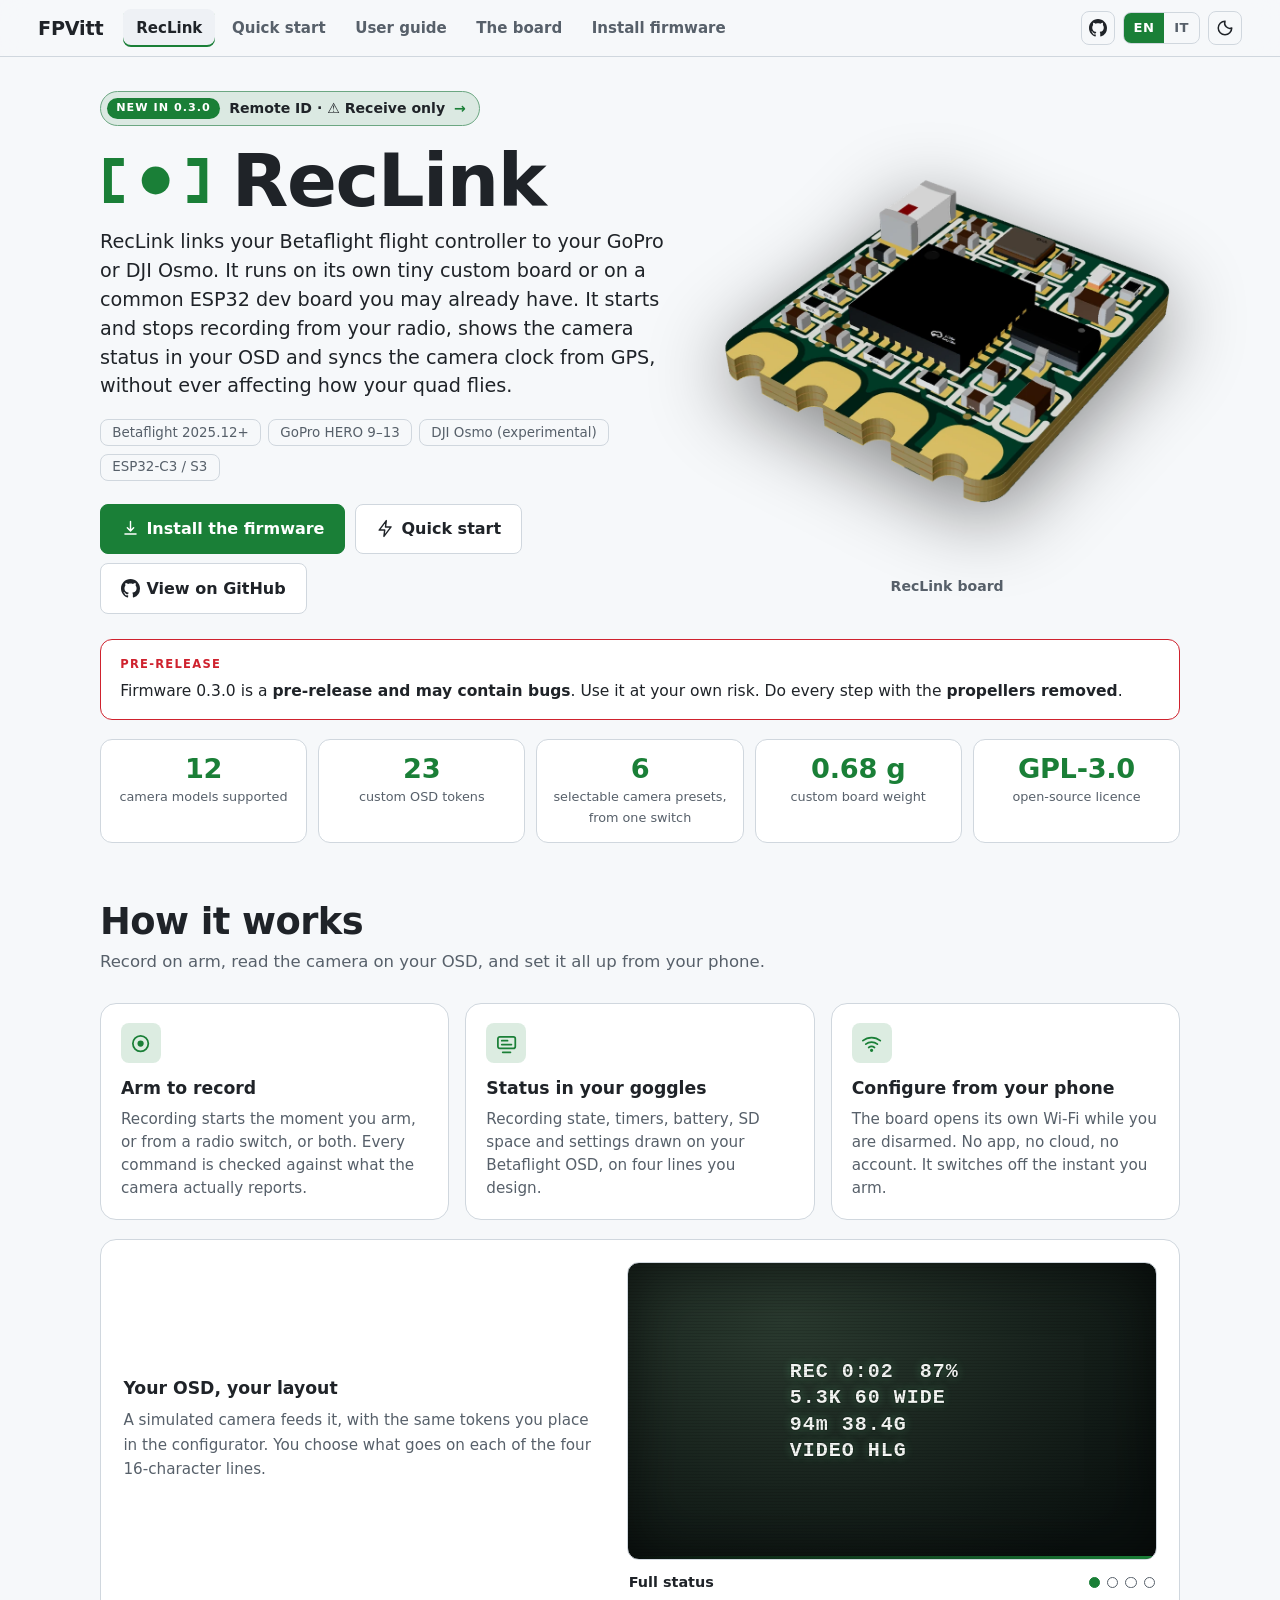
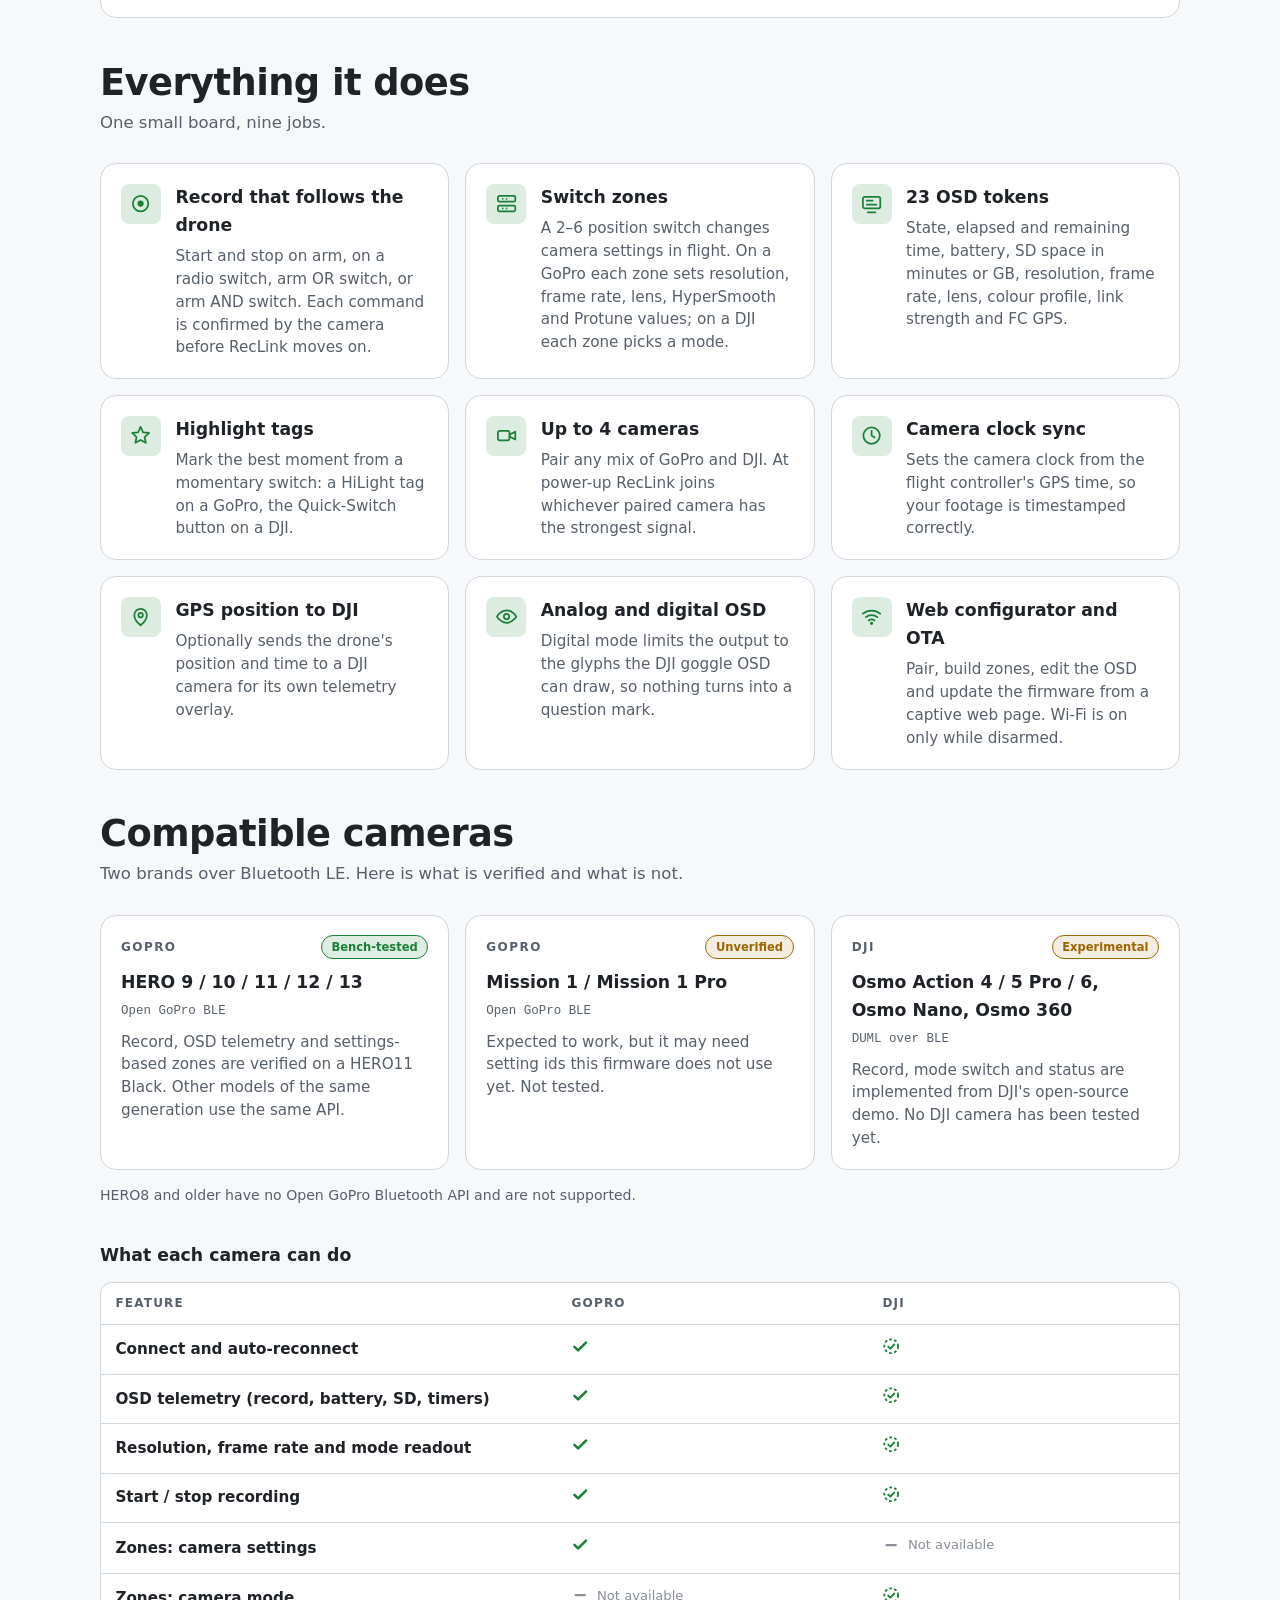
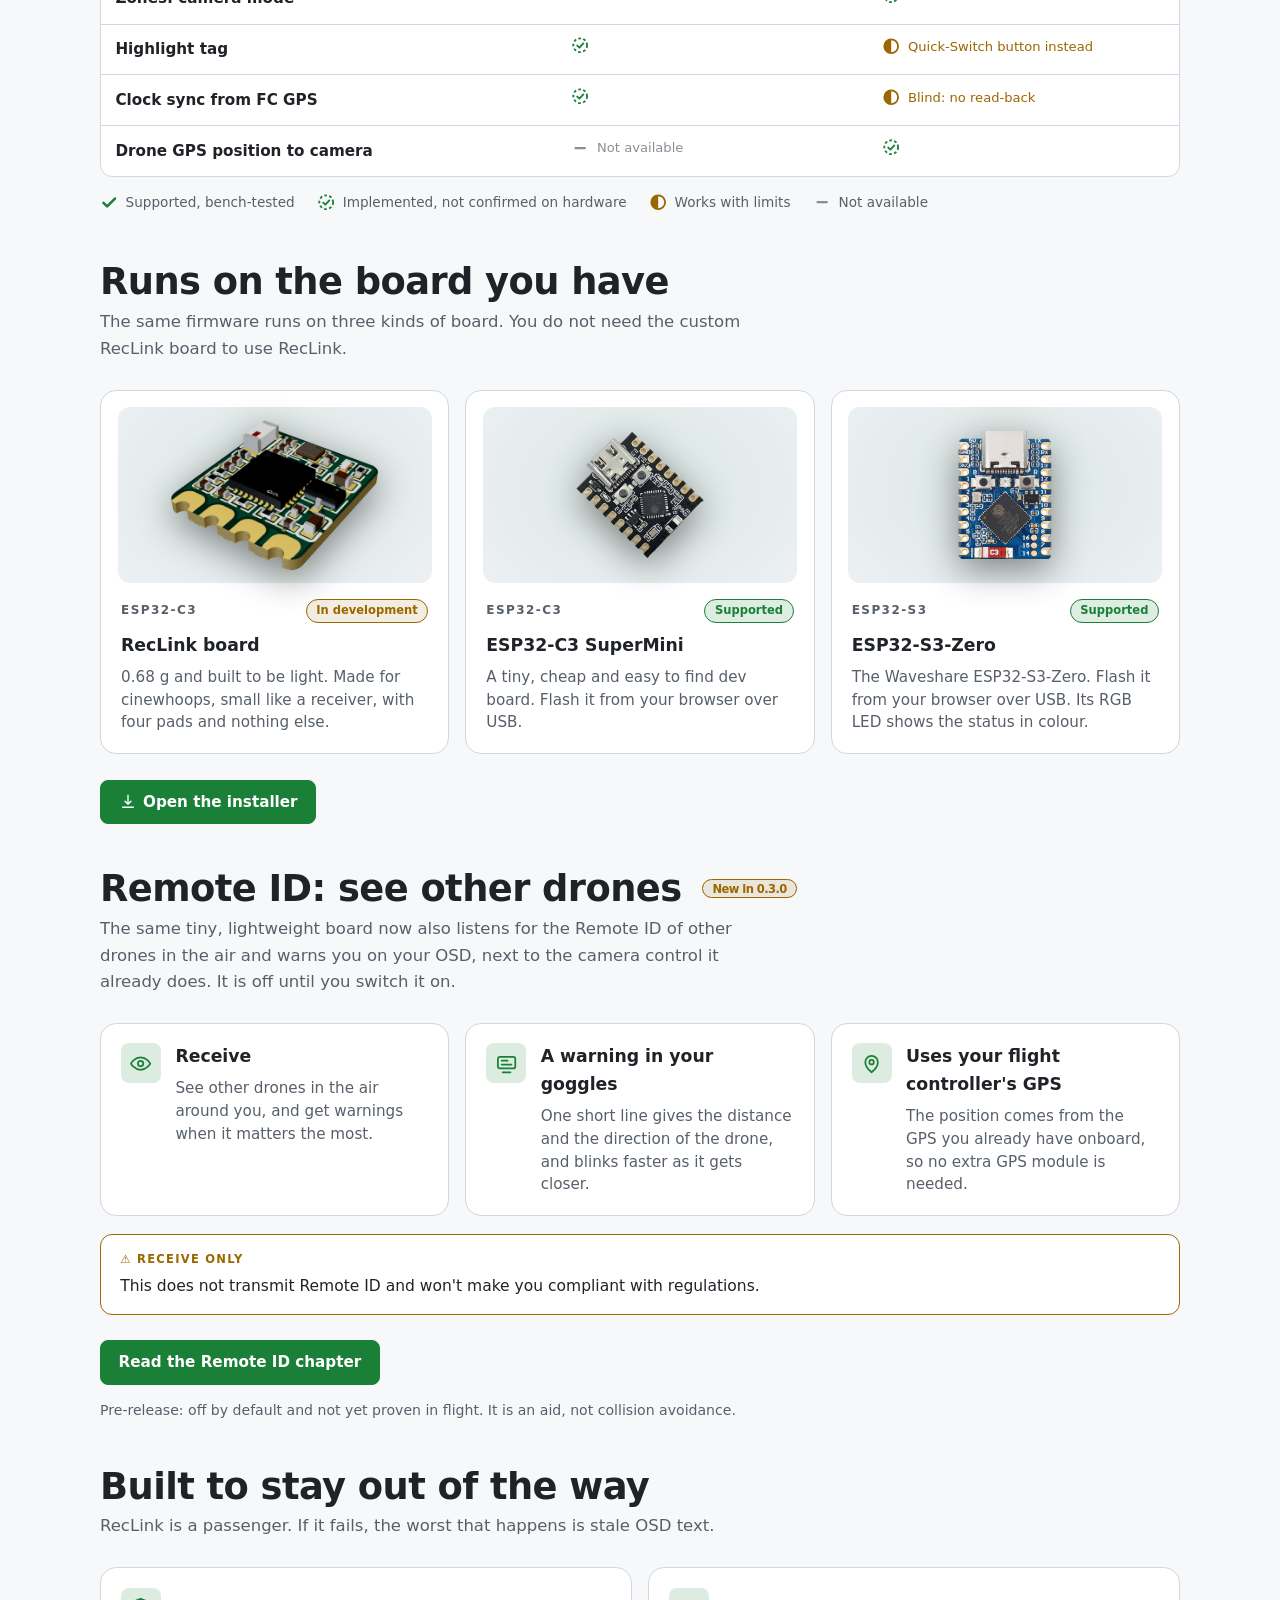
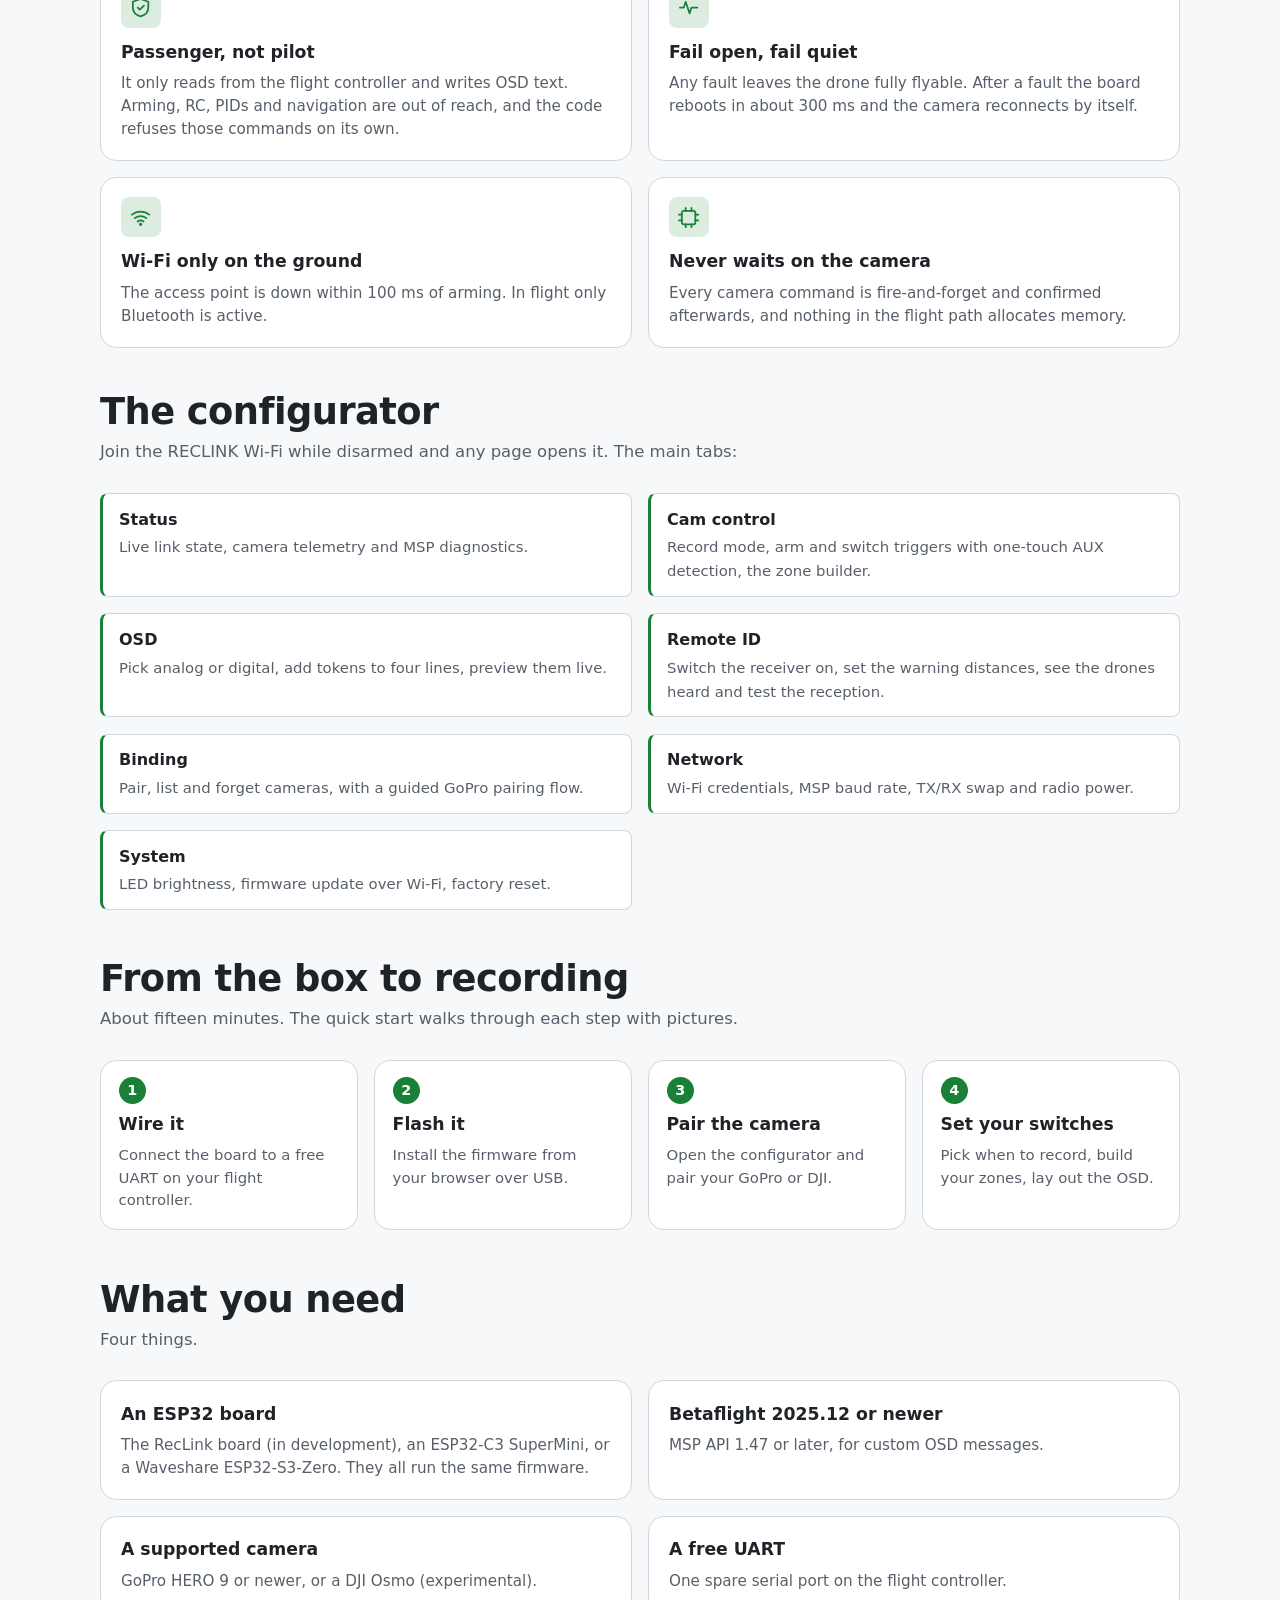
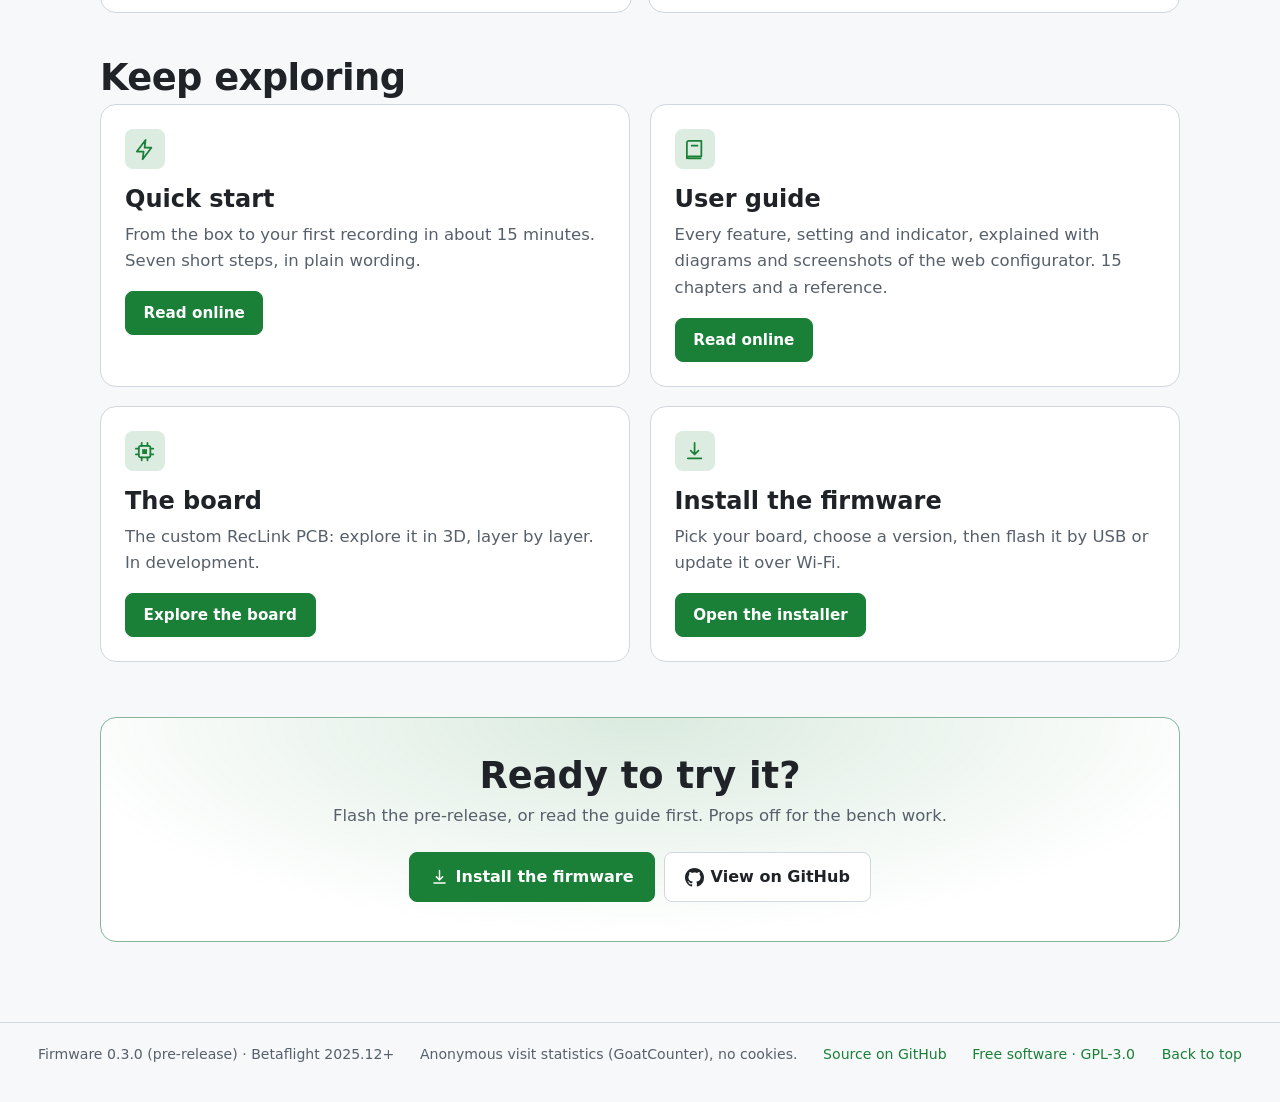
==== RecLink/en/index.html @ 75bae482 "Site: say drone instead of aircraft everywhere (velivolo -> drone in Italian), including portal labe" ====
<!doctype html>
<html lang="en" data-theme="auto">
<head>
<meta charset="utf-8">
<meta name="viewport" content="width=device-width,initial-scale=1">
<title>RecLink guides · RecLink</title>
<meta name="description" content="RecLink links your Betaflight flight controller to your GoPro or DJI Osmo. It runs on its own tiny custom board or on a common ESP32 dev board you may already have. It starts and stops recording from your radio, shows the camera status in your OSD and syncs the camera clock from GPS, without ever affecting how your quad flies.">
<meta name="theme-color" content="#0f1216">
<meta property="og:title" content="RecLink guides · RecLink">
<meta property="og:description" content="RecLink links your Betaflight flight controller to your GoPro or DJI Osmo. It runs on its own tiny custom board or on a common ESP32 dev board you may already have. It starts and stops recording from your radio, shows the camera status in your OSD and syncs the camera clock from GPS, without ever affecting how your quad flies.">
<meta property="og:type" content="website">
<link rel="icon" type="image/svg+xml" href="../assets/favicon.svg">
<link rel="canonical" href="https://fpvitt.github.io/RecLink/en/">
<link rel="alternate" hreflang="en" href="https://fpvitt.github.io/RecLink/en/">
<link rel="alternate" hreflang="it" href="https://fpvitt.github.io/RecLink/it/">
<link rel="alternate" hreflang="x-default" href="https://fpvitt.github.io/RecLink/en/">
<meta property="og:url" content="https://fpvitt.github.io/RecLink/en/">
<meta property="og:site_name" content="RecLink">
<meta property="og:locale" content="en_US"><meta property="og:locale:alternate" content="it_IT">
<meta property="og:image" content="https://fpvitt.github.io/RecLink/assets/og.png"><meta property="og:image:width" content="1200"><meta property="og:image:height" content="630">
<meta name="twitter:card" content="summary_large_image"><meta name="twitter:title" content="RecLink guides · RecLink"><meta name="twitter:description" content="RecLink links your Betaflight flight controller to your GoPro or DJI Osmo. It runs on its own tiny custom board or on a common ESP32 dev board you may already have. It starts and stops recording from your radio, shows the camera status in your OSD and syncs the camera clock from GPS, without ever affecting how your quad flies."><meta name="twitter:image" content="https://fpvitt.github.io/RecLink/assets/og.png">
<script type="application/ld+json">{"@context": "https://schema.org", "@type": "SoftwareApplication", "name": "RecLink", "applicationCategory": "DeveloperApplication", "operatingSystem": "ESP32 (ESP-IDF)", "softwareVersion": "0.3.0", "description": "RecLink links your Betaflight flight controller to your GoPro or DJI Osmo. It runs on its own tiny custom board or on a common ESP32 dev board you may already have. It starts and stops recording from your radio, shows the camera status in your OSD and syncs the camera clock from GPS, without ever affecting how your quad flies.", "url": "https://fpvitt.github.io/RecLink/en/", "image": "https://fpvitt.github.io/RecLink/assets/og.png", "downloadUrl": "https://github.com/FPVitt/RecLink/releases", "codeRepository": "https://github.com/FPVitt/RecLink", "license": "https://github.com/FPVitt/RecLink", "offers": {"@type": "Offer", "price": "0", "priceCurrency": "EUR"}}</script>
<script>try{var t=localStorage.getItem('rl-theme');if(t)document.documentElement.dataset.theme=t}catch(e){}</script>
<link rel="stylesheet" href="../assets/site.css">
</head>
<body data-doc="index">
<a class="skip" href="#main">Skip to content</a>
<header class="topbar"><div class="bar">
<a class="brand" href="../../" aria-label="FPVitt"><span>FPVitt</span></a>
<nav class="tabs" aria-label="Guides"><a href="index.html" aria-current="page">RecLink</a><a href="quick-start.html">Quick start</a><a href="user-guide.html">User guide</a><a href="the-board.html">The board</a><a href="../flash/">Install firmware</a></nav>
<div class="tools"><a class="icon gh-btn" href="https://github.com/FPVitt/RecLink" target="_blank" rel="noopener" title="View on GitHub" aria-label="View on GitHub"><svg viewBox="0 0 16 16" aria-hidden="true" fill="currentColor"><path d="M8 0C3.58 0 0 3.58 0 8c0 3.54 2.29 6.53 5.47 7.59.4.07.55-.17.55-.38 0-.19-.01-.82-.01-1.49-2.01.37-2.53-.49-2.69-.94-.09-.23-.48-.94-.82-1.13-.28-.15-.68-.52-.01-.53.63-.01 1.08.58 1.23.82.72 1.21 1.87.87 2.33.66.07-.52.28-.87.51-1.07-1.78-.2-3.64-.89-3.64-3.95 0-.87.31-1.59.82-2.15-.08-.2-.36-1.02.08-2.12 0 0 .67-.21 2.2.82.64-.18 1.32-.27 2-.27s1.36.09 2 .27c1.53-1.04 2.2-.82 2.2-.82.44 1.1.16 1.92.08 2.12.51.56.82 1.27.82 2.15 0 3.07-1.87 3.75-3.65 3.95.29.25.54.73.54 1.48 0 1.07-.01 1.93-.01 2.2 0 .21.15.46.55.38A8.01 8.01 0 0 0 16 8c0-4.42-3.58-8-8-8z"/></svg></a><div class="seg" role="group" aria-label="Language"><a href="#" hreflang="en" lang="en" data-lang="en" aria-current="true">EN</a><a href="../it/index.html" hreflang="it" lang="it" data-lang="it">IT</a></div>
<button class="icon theme-btn" type="button" title="Switch light / dark theme" aria-label="Switch light / dark theme"><svg viewBox="0 0 24 24" aria-hidden="true"><path d="M12 3a9 9 0 1 0 9 9 7 7 0 0 1-9-9z" fill="none" stroke="currentColor" stroke-width="2" stroke-linejoin="round"/></svg></button></div>
</div><div id="progress" aria-hidden="true"></div></header>
<div class="layout">

<main id="main" class="content">
<div class="hero rl-hero"><div class="rl-hero-txt"><a class="soon-pill" href="#remote-id"><b>New in 0.3.0</b><span>Remote ID · ⚠︎ Receive only</span><i aria-hidden="true">→</i></a><h1 class="logo-h1"><svg class="mark" viewBox="0 0 168 80" aria-hidden="true"><path fill="currentColor" d="M6 6h30v12H18v44h18v12H6zM132 6h30v68h-30V62h18V18h-18z"/><circle fill="currentColor" cx="84" cy="40" r="21"/></svg>RecLink</h1><p class="sub">RecLink links your Betaflight flight controller to your GoPro or DJI Osmo. It runs on its own tiny custom board or on a common ESP32 dev board you may already have. It starts and stops recording from your radio, shows the camera status in your OSD and syncs the camera clock from GPS, without ever affecting how your quad flies.</p><div class="meta"><span>Betaflight 2025.12+</span><span>GoPro HERO 9–13</span><span>DJI Osmo (experimental)</span><span>ESP32-C3 / S3</span></div><p class="cta-row"><a class="btn lg" href="../flash/"><svg viewBox="0 0 24 24" aria-hidden="true"><path d="M12 3v12m0 0-4-4m4 4 4-4M5 19h14" fill="none" stroke="currentColor" stroke-width="1.8" stroke-linecap="round" stroke-linejoin="round"/></svg>Install the firmware</a><a class="btn lg alt" href="quick-start.html"><svg viewBox="0 0 24 24" aria-hidden="true"><path d="M13 2 4 14h7l-1 8 9-12h-7z" fill="none" stroke="currentColor" stroke-width="1.8" stroke-linejoin="round"/></svg>Quick start</a><a class="btn lg alt" href="https://github.com/FPVitt/RecLink" target="_blank" rel="noopener"><svg viewBox="0 0 16 16" aria-hidden="true" fill="currentColor"><path d="M8 0C3.58 0 0 3.58 0 8c0 3.54 2.29 6.53 5.47 7.59.4.07.55-.17.55-.38 0-.19-.01-.82-.01-1.49-2.01.37-2.53-.49-2.69-.94-.09-.23-.48-.94-.82-1.13-.28-.15-.68-.52-.01-.53.63-.01 1.08.58 1.23.82.72 1.21 1.87.87 2.33.66.07-.52.28-.87.51-1.07-1.78-.2-3.64-.89-3.64-3.95 0-.87.31-1.59.82-2.15-.08-.2-.36-1.02.08-2.12 0 0 .67-.21 2.2.82.64-.18 1.32-.27 2-.27s1.36.09 2 .27c1.53-1.04 2.2-.82 2.2-.82.44 1.1.16 1.92.08 2.12.51.56.82 1.27.82 2.15 0 3.07-1.87 3.75-3.65 3.95.29.25.54.73.54 1.48 0 1.07-.01 1.93-.01 2.2 0 .21.15.46.55.38A8.01 8.01 0 0 0 16 8c0-4.42-3.58-8-8-8z"/></svg>View on GitHub</a></p></div><div class="rl-hero-img"><div class="hero-stack"><figure class="hs" style="--i:0"><img src="../assets/board/board-iso.webp" alt="RecLink board" width="640" height="640" loading="eager" decoding="async"><figcaption>RecLink board</figcaption></figure><figure class="hs" style="--i:1"><img src="../assets/board/hero-supermini.webp" alt="ESP32-C3 SuperMini" width="640" height="640" loading="lazy" decoding="async"><figcaption>ESP32-C3 SuperMini</figcaption></figure><figure class="hs" style="--i:2"><img src="../assets/board/hero-s3zero.webp" alt="ESP32-S3-Zero" width="640" height="640" loading="lazy" decoding="async"><figcaption>ESP32-S3-Zero</figcaption></figure></div></div></div><div class="callout danger"><span class="tag">Pre-release</span><p>Firmware 0.3.0 is a <b>pre-release and may contain bugs</b>. Use it at your own risk. Do every step with the <b>propellers removed</b>.</p></div><ul class="rl-stats"><li><b>12</b><span>camera models supported</span></li><li><b>23</b><span>custom OSD tokens</span></li><li><b>6</b><span>selectable camera presets, from one switch</span></li><li><b>0.68 g</b><span>custom board weight</span></li><li><b>GPL-3.0</b><span>open-source licence</span></li></ul><section class="rl-sec" id="action"><h2 class="sec">How it works</h2><p class="sec-s">Record on arm, read the camera on your OSD, and set it all up from your phone.</p><div class="acts"><article class="act"><span class="ico"><svg viewBox="0 0 24 24" aria-hidden="true" fill="none" stroke="currentColor" stroke-width="1.8" stroke-linecap="round" stroke-linejoin="round"><circle cx="12" cy="12" r="8"/><circle cx="12" cy="12" r="3.2" fill="currentColor" stroke="none"/></svg></span><h3>Arm to record</h3><p>Recording starts the moment you arm, or from a radio switch, or both. Every command is checked against what the camera actually reports.</p></article><article class="act"><span class="ico"><svg viewBox="0 0 24 24" aria-hidden="true" fill="none" stroke="currentColor" stroke-width="1.8" stroke-linecap="round" stroke-linejoin="round"><rect x="3" y="5" width="18" height="12" rx="2"/><path d="M7 9h6M7 13h10M8 21h8"/></svg></span><h3>Status in your goggles</h3><p>Recording state, timers, battery, SD space and settings drawn on your Betaflight OSD, on four lines you design.</p></article><article class="act"><span class="ico"><svg viewBox="0 0 24 24" aria-hidden="true" fill="none" stroke="currentColor" stroke-width="1.8" stroke-linecap="round" stroke-linejoin="round"><path d="M3 9a14 14 0 0 1 18 0M6 12.5a9.5 9.5 0 0 1 12 0M9 16a5 5 0 0 1 6 0"/><circle cx="12" cy="19" r=".8" fill="currentColor"/></svg></span><h3>Configure from your phone</h3><p>The board opens its own Wi-Fi while you are disarmed. No app, no cloud, no account. It switches off the instant you arm.</p></article></div><div class="osd-demo"><div class="osd-cap"><h3>Your OSD, your layout</h3><p>A simulated camera feeds it, with the same tokens you place in the configurator. You choose what goes on each of the four 16-character lines.</p></div><div class="osd-wrap"><div class="osd-screen" role="img" aria-label="A simulated camera feeds it, with the same tokens you place in the configurator. You choose what goes on each of the four 16-character lines." data-sets="[[&quot;%st %et  %bt&quot;, &quot;%rs %fp %ln&quot;, &quot;%sd %sg&quot;, &quot;%md %pr&quot;], [&quot;&quot;, &quot;%st %et&quot;, &quot;&quot;, &quot;&quot;], [&quot;%st %et&quot;, &quot;SD %sd left&quot;, &quot;%sg FREE&quot;, &quot;BAT %bt&quot;], [&quot;%rs %fp %ln&quot;, &quot;%pr %bd %ar&quot;, &quot;%cr dBm  %bt&quot;, &quot;%st %et&quot;]]" data-labels="[&quot;Full status&quot;, &quot;Minimal&quot;, &quot;Card and battery&quot;, &quot;Camera settings&quot;]"><div class="osd-lines"><span>REC 0:00  87%</span><span>5.3K 60 WIDE</span><span>94m 38.4G</span><span>VIDEO HLG</span></div><i class="osd-prog" aria-hidden="true"></i></div><div class="osd-bar"><span class="osd-label">Full status</span><span class="osd-dots"><button type="button" class="osd-dot on" aria-label="Full status" data-i="0"></button><button type="button" class="osd-dot" aria-label="Minimal" data-i="1"></button><button type="button" class="osd-dot" aria-label="Card and battery" data-i="2"></button><button type="button" class="osd-dot" aria-label="Camera settings" data-i="3"></button></span></div></div></div></section><section class="rl-sec" id="features"><h2 class="sec">Everything it does</h2><p class="sec-s">One small board, nine jobs.</p><div class="feats"><article class="feat"><span class="ico"><svg viewBox="0 0 24 24" aria-hidden="true" fill="none" stroke="currentColor" stroke-width="1.8" stroke-linecap="round" stroke-linejoin="round"><circle cx="12" cy="12" r="8"/><circle cx="12" cy="12" r="3.2" fill="currentColor" stroke="none"/></svg></span><div><h3>Record that follows the drone</h3><p>Start and stop on arm, on a radio switch, arm OR switch, or arm AND switch. Each command is confirmed by the camera before RecLink moves on.</p></div></article><article class="feat"><span class="ico"><svg viewBox="0 0 24 24" aria-hidden="true" fill="none" stroke="currentColor" stroke-width="1.8" stroke-linecap="round" stroke-linejoin="round"><rect x="3" y="4" width="18" height="6" rx="1.5"/><rect x="3" y="14" width="18" height="6" rx="1.5"/><path d="M8 7h.01M8 17h.01M12 7h.01M12 17h.01"/></svg></span><div><h3>Switch zones</h3><p>A 2–6 position switch changes camera settings in flight. On a GoPro each zone sets resolution, frame rate, lens, HyperSmooth and Protune values; on a DJI each zone picks a mode.</p></div></article><article class="feat"><span class="ico"><svg viewBox="0 0 24 24" aria-hidden="true" fill="none" stroke="currentColor" stroke-width="1.8" stroke-linecap="round" stroke-linejoin="round"><rect x="3" y="5" width="18" height="12" rx="2"/><path d="M7 9h6M7 13h10M8 21h8"/></svg></span><div><h3>23 OSD tokens</h3><p>State, elapsed and remaining time, battery, SD space in minutes or GB, resolution, frame rate, lens, colour profile, link strength and FC GPS.</p></div></article><article class="feat"><span class="ico"><svg viewBox="0 0 24 24" aria-hidden="true" fill="none" stroke="currentColor" stroke-width="1.8" stroke-linecap="round" stroke-linejoin="round"><path d="M12 3l2.6 5.6 6.1.7-4.5 4.2 1.2 6L12 16.5 6.6 19.5l1.2-6L3.3 9.3l6.1-.7z"/></svg></span><div><h3>Highlight tags</h3><p>Mark the best moment from a momentary switch: a HiLight tag on a GoPro, the Quick-Switch button on a DJI.</p></div></article><article class="feat"><span class="ico"><svg viewBox="0 0 24 24" aria-hidden="true" fill="none" stroke="currentColor" stroke-width="1.8" stroke-linecap="round" stroke-linejoin="round"><rect x="3" y="7" width="12" height="10" rx="2"/><path d="M15 11l6-3v8l-6-3"/></svg></span><div><h3>Up to 4 cameras</h3><p>Pair any mix of GoPro and DJI. At power-up RecLink joins whichever paired camera has the strongest signal.</p></div></article><article class="feat"><span class="ico"><svg viewBox="0 0 24 24" aria-hidden="true" fill="none" stroke="currentColor" stroke-width="1.8" stroke-linecap="round" stroke-linejoin="round"><circle cx="12" cy="12" r="8.5"/><path d="M12 7v5l3 2"/></svg></span><div><h3>Camera clock sync</h3><p>Sets the camera clock from the flight controller&#x27;s GPS time, so your footage is timestamped correctly.</p></div></article><article class="feat"><span class="ico"><svg viewBox="0 0 24 24" aria-hidden="true" fill="none" stroke="currentColor" stroke-width="1.8" stroke-linecap="round" stroke-linejoin="round"><path d="M12 21s-6.5-5.4-6.5-10.5a6.5 6.5 0 0 1 13 0C18.5 15.6 12 21 12 21z"/><circle cx="12" cy="10.5" r="2.3"/></svg></span><div><h3>GPS position to DJI</h3><p>Optionally sends the drone&#x27;s position and time to a DJI camera for its own telemetry overlay.</p></div></article><article class="feat"><span class="ico"><svg viewBox="0 0 24 24" aria-hidden="true" fill="none" stroke="currentColor" stroke-width="1.8" stroke-linecap="round" stroke-linejoin="round"><path d="M2 12s3.6-6.5 10-6.5S22 12 22 12s-3.6 6.5-10 6.5S2 12 2 12z"/><circle cx="12" cy="12" r="2.8"/></svg></span><div><h3>Analog and digital OSD</h3><p>Digital mode limits the output to the glyphs the DJI goggle OSD can draw, so nothing turns into a question mark.</p></div></article><article class="feat"><span class="ico"><svg viewBox="0 0 24 24" aria-hidden="true" fill="none" stroke="currentColor" stroke-width="1.8" stroke-linecap="round" stroke-linejoin="round"><path d="M3 9a14 14 0 0 1 18 0M6 12.5a9.5 9.5 0 0 1 12 0M9 16a5 5 0 0 1 6 0"/><circle cx="12" cy="19" r=".8" fill="currentColor"/></svg></span><div><h3>Web configurator and OTA</h3><p>Pair, build zones, edit the OSD and update the firmware from a captive web page. Wi-Fi is on only while disarmed.</p></div></article></div></section><section class="rl-sec" id="cameras"><h2 class="sec">Compatible cameras</h2><p class="sec-s">Two brands over Bluetooth LE. Here is what is verified and what is not.</p><div class="cams"><article class="cam"><div class="cam-top"><span class="brand-t">GoPro</span><span class="badge good">Bench-tested</span></div><h3>HERO 9 / 10 / 11 / 12 / 13</h3><p class="proto">Open GoPro BLE</p><p>Record, OSD telemetry and settings-based zones are verified on a HERO11 Black. Other models of the same generation use the same API.</p></article><article class="cam"><div class="cam-top"><span class="brand-t">GoPro</span><span class="badge warn">Unverified</span></div><h3>Mission 1 / Mission 1 Pro</h3><p class="proto">Open GoPro BLE</p><p>Expected to work, but it may need setting ids this firmware does not use yet. Not tested.</p></article><article class="cam"><div class="cam-top"><span class="brand-t">DJI</span><span class="badge warn">Experimental</span></div><h3>Osmo Action 4 / 5 Pro / 6, Osmo Nano, Osmo 360</h3><p class="proto">DUML over BLE</p><p>Record, mode switch and status are implemented from DJI&#x27;s open-source demo. No DJI camera has been tested yet.</p></article></div><p class="fine">HERO8 and older have no Open GoPro Bluetooth API and are not supported.</p><h3 class="mx-h">What each camera can do</h3><div class="mx-wrap"><table class="mx"><thead><tr><th>Feature</th><th>GoPro</th><th>DJI</th></tr></thead><tbody><tr><th scope="row">Connect and auto-reconnect</th><td><span class="cm ok" title=""><svg viewBox="0 0 16 16" aria-hidden="true"><path d="M3 8.5l3.2 3.2L13 4.8" fill="none" stroke="currentColor" stroke-width="2.2" stroke-linecap="round" stroke-linejoin="round"/></svg><i></i></span></td><td><span class="cm un" title=""><svg viewBox="0 0 16 16" aria-hidden="true"><circle cx="8" cy="8" r="6" fill="none" stroke="currentColor" stroke-width="1.6" stroke-dasharray="2.4 2"/><path d="M5.4 8.3l1.9 1.9 3.4-3.7" fill="none" stroke="currentColor" stroke-width="1.6" stroke-linecap="round" stroke-linejoin="round"/></svg><i></i></span></td></tr><tr><th scope="row">OSD telemetry (record, battery, SD, timers)</th><td><span class="cm ok" title=""><svg viewBox="0 0 16 16" aria-hidden="true"><path d="M3 8.5l3.2 3.2L13 4.8" fill="none" stroke="currentColor" stroke-width="2.2" stroke-linecap="round" stroke-linejoin="round"/></svg><i></i></span></td><td><span class="cm un" title=""><svg viewBox="0 0 16 16" aria-hidden="true"><circle cx="8" cy="8" r="6" fill="none" stroke="currentColor" stroke-width="1.6" stroke-dasharray="2.4 2"/><path d="M5.4 8.3l1.9 1.9 3.4-3.7" fill="none" stroke="currentColor" stroke-width="1.6" stroke-linecap="round" stroke-linejoin="round"/></svg><i></i></span></td></tr><tr><th scope="row">Resolution, frame rate and mode readout</th><td><span class="cm ok" title=""><svg viewBox="0 0 16 16" aria-hidden="true"><path d="M3 8.5l3.2 3.2L13 4.8" fill="none" stroke="currentColor" stroke-width="2.2" stroke-linecap="round" stroke-linejoin="round"/></svg><i></i></span></td><td><span class="cm un" title=""><svg viewBox="0 0 16 16" aria-hidden="true"><circle cx="8" cy="8" r="6" fill="none" stroke="currentColor" stroke-width="1.6" stroke-dasharray="2.4 2"/><path d="M5.4 8.3l1.9 1.9 3.4-3.7" fill="none" stroke="currentColor" stroke-width="1.6" stroke-linecap="round" stroke-linejoin="round"/></svg><i></i></span></td></tr><tr><th scope="row">Start / stop recording</th><td><span class="cm ok" title=""><svg viewBox="0 0 16 16" aria-hidden="true"><path d="M3 8.5l3.2 3.2L13 4.8" fill="none" stroke="currentColor" stroke-width="2.2" stroke-linecap="round" stroke-linejoin="round"/></svg><i></i></span></td><td><span class="cm un" title=""><svg viewBox="0 0 16 16" aria-hidden="true"><circle cx="8" cy="8" r="6" fill="none" stroke="currentColor" stroke-width="1.6" stroke-dasharray="2.4 2"/><path d="M5.4 8.3l1.9 1.9 3.4-3.7" fill="none" stroke="currentColor" stroke-width="1.6" stroke-linecap="round" stroke-linejoin="round"/></svg><i></i></span></td></tr><tr><th scope="row">Zones: camera settings</th><td><span class="cm ok" title=""><svg viewBox="0 0 16 16" aria-hidden="true"><path d="M3 8.5l3.2 3.2L13 4.8" fill="none" stroke="currentColor" stroke-width="2.2" stroke-linecap="round" stroke-linejoin="round"/></svg><i></i></span></td><td><span class="cm no" title="Not available"><svg viewBox="0 0 16 16" aria-hidden="true"><path d="M4 8h8" stroke="currentColor" stroke-width="2" stroke-linecap="round"/></svg><i>Not available</i></span></td></tr><tr><th scope="row">Zones: camera mode</th><td><span class="cm no" title="Not available"><svg viewBox="0 0 16 16" aria-hidden="true"><path d="M4 8h8" stroke="currentColor" stroke-width="2" stroke-linecap="round"/></svg><i>Not available</i></span></td><td><span class="cm un" title=""><svg viewBox="0 0 16 16" aria-hidden="true"><circle cx="8" cy="8" r="6" fill="none" stroke="currentColor" stroke-width="1.6" stroke-dasharray="2.4 2"/><path d="M5.4 8.3l1.9 1.9 3.4-3.7" fill="none" stroke="currentColor" stroke-width="1.6" stroke-linecap="round" stroke-linejoin="round"/></svg><i></i></span></td></tr><tr><th scope="row">Highlight tag</th><td><span class="cm un" title=""><svg viewBox="0 0 16 16" aria-hidden="true"><circle cx="8" cy="8" r="6" fill="none" stroke="currentColor" stroke-width="1.6" stroke-dasharray="2.4 2"/><path d="M5.4 8.3l1.9 1.9 3.4-3.7" fill="none" stroke="currentColor" stroke-width="1.6" stroke-linecap="round" stroke-linejoin="round"/></svg><i></i></span></td><td><span class="cm pa" title="Quick-Switch button instead"><svg viewBox="0 0 16 16" aria-hidden="true"><circle cx="8" cy="8" r="6" fill="none" stroke="currentColor" stroke-width="1.6"/><path d="M8 2a6 6 0 0 0 0 12z" fill="currentColor"/></svg><i>Quick-Switch button instead</i></span></td></tr><tr><th scope="row">Clock sync from FC GPS</th><td><span class="cm un" title=""><svg viewBox="0 0 16 16" aria-hidden="true"><circle cx="8" cy="8" r="6" fill="none" stroke="currentColor" stroke-width="1.6" stroke-dasharray="2.4 2"/><path d="M5.4 8.3l1.9 1.9 3.4-3.7" fill="none" stroke="currentColor" stroke-width="1.6" stroke-linecap="round" stroke-linejoin="round"/></svg><i></i></span></td><td><span class="cm pa" title="Blind: no read-back"><svg viewBox="0 0 16 16" aria-hidden="true"><circle cx="8" cy="8" r="6" fill="none" stroke="currentColor" stroke-width="1.6"/><path d="M8 2a6 6 0 0 0 0 12z" fill="currentColor"/></svg><i>Blind: no read-back</i></span></td></tr><tr><th scope="row">Drone GPS position to camera</th><td><span class="cm no" title="Not available"><svg viewBox="0 0 16 16" aria-hidden="true"><path d="M4 8h8" stroke="currentColor" stroke-width="2" stroke-linecap="round"/></svg><i>Not available</i></span></td><td><span class="cm un" title=""><svg viewBox="0 0 16 16" aria-hidden="true"><circle cx="8" cy="8" r="6" fill="none" stroke="currentColor" stroke-width="1.6" stroke-dasharray="2.4 2"/><path d="M5.4 8.3l1.9 1.9 3.4-3.7" fill="none" stroke="currentColor" stroke-width="1.6" stroke-linecap="round" stroke-linejoin="round"/></svg><i></i></span></td></tr></tbody></table></div><ul class="mx-leg"><li><span class="cm ok" title=""><svg viewBox="0 0 16 16" aria-hidden="true"><path d="M3 8.5l3.2 3.2L13 4.8" fill="none" stroke="currentColor" stroke-width="2.2" stroke-linecap="round" stroke-linejoin="round"/></svg><i></i></span><span>Supported, bench-tested</span></li><li><span class="cm un" title=""><svg viewBox="0 0 16 16" aria-hidden="true"><circle cx="8" cy="8" r="6" fill="none" stroke="currentColor" stroke-width="1.6" stroke-dasharray="2.4 2"/><path d="M5.4 8.3l1.9 1.9 3.4-3.7" fill="none" stroke="currentColor" stroke-width="1.6" stroke-linecap="round" stroke-linejoin="round"/></svg><i></i></span><span>Implemented, not confirmed on hardware</span></li><li><span class="cm pa" title=""><svg viewBox="0 0 16 16" aria-hidden="true"><circle cx="8" cy="8" r="6" fill="none" stroke="currentColor" stroke-width="1.6"/><path d="M8 2a6 6 0 0 0 0 12z" fill="currentColor"/></svg><i></i></span><span>Works with limits</span></li><li><span class="cm no" title=""><svg viewBox="0 0 16 16" aria-hidden="true"><path d="M4 8h8" stroke="currentColor" stroke-width="2" stroke-linecap="round"/></svg><i></i></span><span>Not available</span></li></ul></section><section class="rl-sec" id="boards"><h2 class="sec">Runs on the board you have</h2><p class="sec-s">The same firmware runs on three kinds of board. You do not need the custom RecLink board to use RecLink.</p><div class="cams brds"><article class="cam"><div class="cam-img"><img src="../assets/board/board-iso.webp" alt="RecLink board" width="640" height="640" loading="lazy" decoding="async"></div><div class="cam-top"><span class="brand-t">ESP32-C3</span><span class="badge warn">In development</span></div><h3>RecLink board</h3><p>0.68 g and built to be light. Made for cinewhoops, small like a receiver, with four pads and nothing else.</p></article><article class="cam"><div class="cam-img"><img src="../assets/board/hero-supermini.webp" alt="ESP32-C3 SuperMini" width="640" height="640" loading="lazy" decoding="async"></div><div class="cam-top"><span class="brand-t">ESP32-C3</span><span class="badge good">Supported</span></div><h3>ESP32-C3 SuperMini</h3><p>A tiny, cheap and easy to find dev board. Flash it from your browser over USB.</p></article><article class="cam"><div class="cam-img"><img src="../assets/board/hero-s3zero.webp" alt="ESP32-S3-Zero" width="640" height="640" loading="lazy" decoding="async"></div><div class="cam-top"><span class="brand-t">ESP32-S3</span><span class="badge good">Supported</span></div><h3>ESP32-S3-Zero</h3><p>The Waveshare ESP32-S3-Zero. Flash it from your browser over USB. Its RGB LED shows the status in colour.</p></article></div><p class="cta-row"><a class="btn" href="../flash/"><svg viewBox="0 0 24 24" aria-hidden="true"><path d="M12 3v12m0 0-4-4m4 4 4-4M5 19h14" fill="none" stroke="currentColor" stroke-width="1.8" stroke-linecap="round" stroke-linejoin="round"/></svg>Open the installer</a></p></section><section class="rl-sec" id="remote-id"><h2 class="sec">Remote ID: see other drones <span class="badge warn">New in 0.3.0</span></h2><p class="sec-s">The same tiny, lightweight board now also listens for the Remote ID of other drones in the air and warns you on your OSD, next to the camera control it already does. It is off until you switch it on.</p><div class="feats"><article class="feat"><span class="ico"><svg viewBox="0 0 24 24" aria-hidden="true" fill="none" stroke="currentColor" stroke-width="1.8" stroke-linecap="round" stroke-linejoin="round"><path d="M2 12s3.6-6.5 10-6.5S22 12 22 12s-3.6 6.5-10 6.5S2 12 2 12z"/><circle cx="12" cy="12" r="2.8"/></svg></span><div><h3>Receive</h3><p>See other drones in the air around you, and get warnings when it matters the most.</p></div></article><article class="feat"><span class="ico"><svg viewBox="0 0 24 24" aria-hidden="true" fill="none" stroke="currentColor" stroke-width="1.8" stroke-linecap="round" stroke-linejoin="round"><rect x="3" y="5" width="18" height="12" rx="2"/><path d="M7 9h6M7 13h10M8 21h8"/></svg></span><div><h3>A warning in your goggles</h3><p>One short line gives the distance and the direction of the drone, and blinks faster as it gets closer.</p></div></article><article class="feat"><span class="ico"><svg viewBox="0 0 24 24" aria-hidden="true" fill="none" stroke="currentColor" stroke-width="1.8" stroke-linecap="round" stroke-linejoin="round"><path d="M12 21s-6.5-5.4-6.5-10.5a6.5 6.5 0 0 1 13 0C18.5 15.6 12 21 12 21z"/><circle cx="12" cy="10.5" r="2.3"/></svg></span><div><h3>Uses your flight controller&#x27;s GPS</h3><p>The position comes from the GPS you already have onboard, so no extra GPS module is needed.</p></div></article></div><div class="callout warn"><span class="tag">⚠︎ Receive only</span><p>This does not transmit Remote ID and won't make you compliant with regulations.</p></div><p class="cta-row"><a class="btn" href="user-guide.html#ch15">Read the Remote ID chapter</a></p><p class="fine">Pre-release: off by default and not yet proven in flight. It is an aid, not collision avoidance.</p></section><section class="rl-sec" id="safety"><h2 class="sec">Built to stay out of the way</h2><p class="sec-s">RecLink is a passenger. If it fails, the worst that happens is stale OSD text.</p><div class="safes"><article class="safe"><span class="ico"><svg viewBox="0 0 24 24" aria-hidden="true" fill="none" stroke="currentColor" stroke-width="1.8" stroke-linecap="round" stroke-linejoin="round"><path d="M12 3l8 3v6c0 4.5-3.2 7.8-8 9-4.8-1.2-8-4.5-8-9V6z"/><path d="M9 12l2.2 2.2L15.5 10"/></svg></span><h3>Passenger, not pilot</h3><p>It only reads from the flight controller and writes OSD text. Arming, RC, PIDs and navigation are out of reach, and the code refuses those commands on its own.</p></article><article class="safe"><span class="ico"><svg viewBox="0 0 24 24" aria-hidden="true" fill="none" stroke="currentColor" stroke-width="1.8" stroke-linecap="round" stroke-linejoin="round"><path d="M3 12h4l2-6 4 12 2-6h6"/></svg></span><h3>Fail open, fail quiet</h3><p>Any fault leaves the drone fully flyable. After a fault the board reboots in about 300 ms and the camera reconnects by itself.</p></article><article class="safe"><span class="ico"><svg viewBox="0 0 24 24" aria-hidden="true" fill="none" stroke="currentColor" stroke-width="1.8" stroke-linecap="round" stroke-linejoin="round"><path d="M3 9a14 14 0 0 1 18 0M6 12.5a9.5 9.5 0 0 1 12 0M9 16a5 5 0 0 1 6 0"/><circle cx="12" cy="19" r=".8" fill="currentColor"/></svg></span><h3>Wi-Fi only on the ground</h3><p>The access point is down within 100 ms of arming. In flight only Bluetooth is active.</p></article><article class="safe"><span class="ico"><svg viewBox="0 0 24 24" aria-hidden="true" fill="none" stroke="currentColor" stroke-width="1.8" stroke-linecap="round" stroke-linejoin="round"><rect x="5" y="5" width="14" height="14" rx="2"/><path d="M9 2v3M15 2v3M9 19v3M15 19v3M2 9h3M2 15h3M19 9h3M19 15h3"/></svg></span><h3>Never waits on the camera</h3><p>Every camera command is fire-and-forget and confirmed afterwards, and nothing in the flight path allocates memory.</p></article></div></section><section class="rl-sec" id="portal"><h2 class="sec">The configurator</h2><p class="sec-s">Join the RECLINK Wi-Fi while disarmed and any page opens it. The main tabs:</p><ul class="tabs-list"><li><b>Status</b><span>Live link state, camera telemetry and MSP diagnostics.</span></li><li><b>Cam control</b><span>Record mode, arm and switch triggers with one-touch AUX detection, the zone builder.</span></li><li><b>OSD</b><span>Pick analog or digital, add tokens to four lines, preview them live.</span></li><li><b>Remote ID</b><span>Switch the receiver on, set the warning distances, see the drones heard and test the reception.</span></li><li><b>Binding</b><span>Pair, list and forget cameras, with a guided GoPro pairing flow.</span></li><li><b>Network</b><span>Wi-Fi credentials, MSP baud rate, TX/RX swap and radio power.</span></li><li><b>System</b><span>LED brightness, firmware update over Wi-Fi, factory reset.</span></li></ul></section><section class="rl-sec" id="start"><h2 class="sec">From the box to recording</h2><p class="sec-s">About fifteen minutes. The quick start walks through each step with pictures.</p><ol class="go"><li><div><h3>Wire it</h3><p>Connect the board to a free UART on your flight controller.</p></div></li><li><div><h3>Flash it</h3><p>Install the firmware from your browser over USB.</p></div></li><li><div><h3>Pair the camera</h3><p>Open the configurator and pair your GoPro or DJI.</p></div></li><li><div><h3>Set your switches</h3><p>Pick when to record, build your zones, lay out the OSD.</p></div></li></ol></section><section class="rl-sec" id="need"><h2 class="sec">What you need</h2><p class="sec-s">Four things.</p><div class="needs"><article class="need"><h3>An ESP32 board</h3><p>The RecLink board (in development), an ESP32-C3 SuperMini, or a Waveshare ESP32-S3-Zero. They all run the same firmware.</p></article><article class="need"><h3>Betaflight 2025.12 or newer</h3><p>MSP API 1.47 or later, for custom OSD messages.</p></article><article class="need"><h3>A supported camera</h3><p>GoPro HERO 9 or newer, or a DJI Osmo (experimental).</p></article><article class="need"><h3>A free UART</h3><p>One spare serial port on the flight controller.</p></article></div></section><section class="rl-sec" id="more"><h2 class="sec">Keep exploring</h2><div class="cards"><article class="card"><span class="ico"><svg viewBox="0 0 24 24" aria-hidden="true"><path d="M13 2 4 14h7l-1 8 9-12h-7z" fill="none" stroke="currentColor" stroke-width="1.8" stroke-linejoin="round"/></svg></span><h2>Quick start</h2><p>From the box to your first recording in about 15 minutes. Seven short steps, in plain wording.</p><div class="actions"><a class="btn" href="quick-start.html">Read online</a></div></article><article class="card"><span class="ico"><svg viewBox="0 0 24 24" aria-hidden="true"><path d="M4 5a2 2 0 0 1 2-2h13v16H6a2 2 0 0 0-2 2zM4 19a2 2 0 0 0 2 2h13" fill="none" stroke="currentColor" stroke-width="1.8" stroke-linejoin="round"/><path d="M9 8h6" stroke="currentColor" stroke-width="1.8" stroke-linecap="round"/></svg></span><h2>User guide</h2><p>Every feature, setting and indicator, explained with diagrams and screenshots of the web configurator. 15 chapters and a reference.</p><div class="actions"><a class="btn" href="user-guide.html">Read online</a></div></article><article class="card" id="bd"><span class="ico"><svg viewBox="0 0 24 24" aria-hidden="true"><rect x="6" y="6" width="12" height="12" rx="2" fill="none" stroke="currentColor" stroke-width="1.8"/><rect x="9.5" y="9.5" width="5" height="5" fill="currentColor" stroke="none"/><path d="M9 3v3M15 3v3M9 18v3M15 18v3M3 9h3M3 15h3M18 9h3M18 15h3" stroke="currentColor" stroke-width="1.8" stroke-linecap="round"/></svg></span><h2>The board</h2><p>The custom RecLink PCB: explore it in 3D, layer by layer. In development.</p><div class="actions"><a class="btn" href="the-board.html">Explore the board</a></div></article><article class="card" id="fw"><span class="ico"><svg viewBox="0 0 24 24" aria-hidden="true"><path d="M12 3v12m0 0-4-4m4 4 4-4M5 19h14" fill="none" stroke="currentColor" stroke-width="1.8" stroke-linecap="round" stroke-linejoin="round"/></svg></span><h2>Install the firmware</h2><p>Pick your board, choose a version, then flash it by USB or update it over Wi-Fi.</p><div class="actions"><a class="btn" href="../flash/">Open the installer</a></div></article></div></section><section class="rl-end"><h2>Ready to try it?</h2><p>Flash the pre-release, or read the guide first. Props off for the bench work.</p><p class="cta-row center"><a class="btn lg" href="../flash/"><svg viewBox="0 0 24 24" aria-hidden="true"><path d="M12 3v12m0 0-4-4m4 4 4-4M5 19h14" fill="none" stroke="currentColor" stroke-width="1.8" stroke-linecap="round" stroke-linejoin="round"/></svg>Install the firmware</a><a class="btn lg alt" href="https://github.com/FPVitt/RecLink" target="_blank" rel="noopener"><svg viewBox="0 0 16 16" aria-hidden="true" fill="currentColor"><path d="M8 0C3.58 0 0 3.58 0 8c0 3.54 2.29 6.53 5.47 7.59.4.07.55-.17.55-.38 0-.19-.01-.82-.01-1.49-2.01.37-2.53-.49-2.69-.94-.09-.23-.48-.94-.82-1.13-.28-.15-.68-.52-.01-.53.63-.01 1.08.58 1.23.82.72 1.21 1.87.87 2.33.66.07-.52.28-.87.51-1.07-1.78-.2-3.64-.89-3.64-3.95 0-.87.31-1.59.82-2.15-.08-.2-.36-1.02.08-2.12 0 0 .67-.21 2.2.82.64-.18 1.32-.27 2-.27s1.36.09 2 .27c1.53-1.04 2.2-.82 2.2-.82.44 1.1.16 1.92.08 2.12.51.56.82 1.27.82 2.15 0 3.07-1.87 3.75-3.65 3.95.29.25.54.73.54 1.48 0 1.07-.01 1.93-.01 2.2 0 .21.15.46.55.38A8.01 8.01 0 0 0 16 8c0-4.42-3.58-8-8-8z"/></svg>View on GitHub</a></p></section><script>
(function(){
  var s=document.querySelector('.osd-screen'); if(!s) return;
  var T=JSON.parse(s.getAttribute('data-sets')), labels=JSON.parse(s.getAttribute('data-labels'));
  var lines=s.querySelectorAll('.osd-lines span'), lab=document.querySelector('.osd-label'), dots=document.querySelectorAll('.osd-dot'), prog=s.querySelector('.osd-prog');
  var reduce=matchMedia('(prefers-reduced-motion: reduce)').matches;
  var layout=0, sim=0, tick=null, rot=null, anim=false, raf=0, GL='#%/+=*0123456789ABCDEF';
  // simulated camera, already recording from the first frame (only camera values are shown)
  function values(t){
    var el=t;
    var m=function(n){return Math.floor(n/60)+':'+('0'+(n%60)).slice(-2);};
    var rem=Math.max(0,5640-el), rm=Math.ceil(rem/60);
    var v={st:'REC', et:m(el), bt:(87-Math.floor(el/54))+'%',
      rs:'5.3K', fp:'60', ln:'WIDE', md:'VIDEO', pr:'HLG', bd:'10b', ar:'16:9'};
    v.rt=rm>=100?Math.floor(rm/60)+'h':rm+'m'; v.sd=v.rt;
    v.sg=(38.4-0.1*Math.floor(el/7)).toFixed(1)+'G';
    v.cr=String(-62+Math.round(3*Math.sin(t/3)+2*Math.sin(t/1.7)));
    return v;
  }
  function expand(tp,v){ return tp.replace(/%([a-z]{2})/g,function(x,k){ return k in v?v[k]:(/^(st|et|bt|rs|fp|ln|md|pr|bd|ar|rt|sd|sg|cr)$/.test(k)?'':x); }).replace(/\s+$/,'').slice(0,16); }
  function paint(){
    if(anim) return;
    var v=values(sim), tp=T[layout];
    for(var k=0;k<lines.length;k++) lines[k].textContent=expand(tp[k]||'',v);
  }
  function restartProg(){ if(!prog) return; prog.style.animation='none'; void prog.offsetWidth; prog.style.animation=''; }
  function mark(n){
    for(var d=0;d<dots.length;d++) dots[d].classList.toggle('on',d===n);
    lab.style.opacity=0; setTimeout(function(){ lab.textContent=labels[n]; lab.style.opacity=1; },180);
  }
  function show(n){ layout=n; anim=false; paint(); lab.textContent=labels[n]; for(var d=0;d<dots.length;d++) dots[d].classList.toggle('on',d===n); restartProg(); }
  // layout change: every column "decodes" from random glyphs into its final character, left to right, line by line
  function go(n){
    clearInterval(raf); mark(n); restartProg();
    var v=values(sim), tp=T[n], tgt=[], rev=[], dur=0, k, i;
    for(k=0;k<lines.length;k++){
      tgt.push(expand(tp[k]||'',v)); rev.push([]);
      for(i=0;i<16;i++){ rev[k][i]=k*70+i*20+Math.random()*90; if(rev[k][i]>dur) dur=rev[k][i]; }
    }
    dur+=80; layout=n; anim=true; s.classList.remove('blip'); void s.offsetWidth; s.classList.add('blip');
    var t0=Date.now();
    function frame(){
      var e=Date.now()-t0;
      if(e>=dur){ clearInterval(raf); anim=false; paint(); return; }
      for(k=0;k<lines.length;k++){
        var out='';
        for(i=0;i<16;i++){
          if(e>=rev[k][i]){ var ch=tgt[k].charAt(i); out+=(ch===' '||!ch)?' ':ch; }
          else out+='<i>'+GL.charAt(Math.floor(Math.random()*GL.length))+'</i>';
        }
        lines[k].innerHTML=out;
      }
    }
    frame(); raf=setInterval(frame,40);
  }
  function start(){
    stop(); if(reduce) return;
    restartProg();
    tick=setInterval(function(){ sim=(sim+1)%600; paint(); },1000);
    rot=setInterval(function(){ go((layout+1)%T.length); },7000);
  }
  function stop(){ if(tick){clearInterval(tick);tick=null;} if(rot){clearInterval(rot);rot=null;} clearInterval(raf); if(anim){ anim=false; paint(); } }
  for(var d=0;d<dots.length;d++) dots[d].addEventListener('click',function(){ start(); go(+this.getAttribute('data-i')); });
  document.addEventListener('visibilitychange',function(){ document.hidden?stop():start(); });
  if(reduce){ sim=40; }
  show(0); start();
})();
</script>
</main>
</div>
<footer class="site-foot"><div><span>Firmware 0.3.0 (pre-release) · Betaflight 2025.12+</span><a href="https://github.com/FPVitt/RecLink">Source on GitHub</a><a href="https://github.com/FPVitt/RecLink/blob/main/LICENSE" target="_blank" rel="noopener">Free software · GPL-3.0</a><a href="#top" class="to-top">Back to top</a></div></footer>
<script src="../assets/stats.js" defer></script>
<script src="../assets/site.js" defer></script>
</body>
</html>
---- RecLink/assets/site.css ----
/* RecLink guides — web stylesheet. Dark by default, light on request. */
:root{
  --bg:#0f1216;--card:#161b22;--well:#11151b;--osd-bg:#05070a;--line:#2b333e;--fg:#f2f4f8;--mut:#a7b0be;
  --acc:#2ea043;--acc-fg:#ffffff;--acc-ink:#3fb950;--dng:#e5484d;--warn:#f2b45a;
  --zone-live:#12251a;--zone-1:#2ea043;--zone-2:#3b82f6;--zone-3:#f2b45a;--zone-4:#c084fc;--zone-5:#f472b6;--zone-6:#22d3ee;
  --topbar:rgba(15,18,22,.86);--shadow:0 8px 30px rgba(0,0,0,.45);
  --radius-xs:4px;--radius-sm:6px;--radius-md:8px;--radius-lg:12px;--radius-xl:16px;
  --font-sans:system-ui,-apple-system,"Segoe UI",Roboto,"Helvetica Neue",sans-serif;
  --font-brand:"Avenir Next","Avenir",ui-rounded,system-ui,-apple-system,"Segoe UI",Roboto,sans-serif;
  --font-mono:ui-monospace,SFMono-Regular,Menlo,Consolas,monospace;
  --bar-h:56px;
  color-scheme:dark;
}
:root[data-theme="light"]{
  --bg:#f6f8fa;--card:#ffffff;--well:#eef1f5;--line:#d0d7de;--fg:#1f2328;--mut:#57606a;
  --acc:#1a7f37;--acc-ink:#1a7f37;--dng:#cf222e;--warn:#9a6700;
  --topbar:rgba(246,248,250,.88);--shadow:0 8px 30px rgba(31,35,40,.15);
  color-scheme:light;
}
@media (prefers-color-scheme:light){
  :root[data-theme="auto"]{
    --bg:#f6f8fa;--card:#ffffff;--well:#eef1f5;--line:#d0d7de;--fg:#1f2328;--mut:#57606a;
    --acc:#1a7f37;--acc-ink:#1a7f37;--dng:#cf222e;--warn:#9a6700;
    --topbar:rgba(246,248,250,.88);--shadow:0 8px 30px rgba(31,35,40,.15);
    color-scheme:light;
  }
}

*{box-sizing:border-box}
html{scroll-behavior:smooth;scroll-padding-top:calc(var(--bar-h) + 18px);-webkit-text-size-adjust:100%}
@media (prefers-reduced-motion:reduce){html{scroll-behavior:auto}*{transition:none!important;animation:none!important}}
body{margin:0;background:var(--bg);color:var(--fg);font:16.5px/1.62 var(--font-sans);-webkit-font-smoothing:antialiased}
a{color:var(--acc-ink);text-decoration:none}
a:hover{text-decoration:underline}
a:focus-visible,button:focus-visible,summary:focus-visible{outline:2px solid var(--acc-ink);outline-offset:2px;border-radius:var(--radius-sm)}
img{max-width:100%}
p{margin:0 0 .9em}
b,strong{font-weight:650}
code,.mono{font-family:var(--font-mono);font-size:.88em}
code{background:var(--well);border:1px solid var(--line);border-radius:var(--radius-xs);padding:.06em .38em;word-break:break-word}
kbd{font:inherit;font-weight:650}
ul,ol{margin:0 0 .9em;padding-left:1.35em}
li{margin:0 0 .3em}
.mut{color:var(--mut)}
.sm{font-size:.9rem}
.ok{color:var(--acc-ink)}.wn{color:var(--warn)}.bad{color:var(--dng)}
.skip{position:absolute;left:-999px;top:8px;background:var(--acc);color:var(--acc-fg);padding:.5rem .9rem;border-radius:var(--radius-md);z-index:100}
.skip:focus{left:8px}

/* ---------- top bar ---------- */
.topbar{position:sticky;top:0;z-index:50;background:var(--topbar);backdrop-filter:saturate(1.4) blur(12px);-webkit-backdrop-filter:saturate(1.4) blur(12px);border-bottom:1px solid var(--line)}
.bar{max-width:1240px;margin:0 auto;height:var(--bar-h);padding:0 18px;display:flex;align-items:center;gap:20px}
.brand{display:flex;align-items:center;gap:.6rem;color:var(--fg);font:800 1.2rem var(--font-brand);letter-spacing:-.01em}
.brand:hover{text-decoration:none}
.brand .mark{height:20px;width:auto;color:var(--acc-ink)}
.tabs{display:flex;gap:4px;flex:1;min-width:0}
.tabs a{color:var(--mut);padding:.4rem .8rem;border-radius:var(--radius-md);font-weight:600;font-size:.94rem;white-space:nowrap}
.tabs a:hover{color:var(--fg);background:var(--well);text-decoration:none}
.tabs a[aria-current="page"]{color:var(--fg);background:var(--well);box-shadow:inset 0 -2px 0 var(--acc)}
.tools{display:flex;align-items:center;gap:8px;margin-left:auto}
.seg{display:inline-flex;border:1px solid var(--line);border-radius:var(--radius-md);overflow:hidden}
.seg a{padding:.28rem .62rem;font-size:.82rem;font-weight:700;letter-spacing:.04em;color:var(--mut)}
.seg a:hover{text-decoration:none;color:var(--fg);background:var(--well)}
.seg a[aria-current="true"]{background:var(--acc);color:var(--acc-fg)}
.icon{display:inline-flex;align-items:center;justify-content:center;height:34px;min-width:34px;border:1px solid var(--line);border-radius:var(--radius-md);background:transparent;color:var(--fg);cursor:pointer;font:inherit}
.icon:hover{background:var(--well)}
.icon svg{width:18px;height:18px}
.gh-btn:hover{text-decoration:none}
.btn svg{width:18px;height:18px;flex:none}
.toc-btn{display:none;padding:0 .7rem;gap:.4rem;font-size:.85rem;font-weight:600}
.toc-btn::before{content:"";width:16px;height:2px;background:currentColor;box-shadow:0 5px currentColor,0 -5px currentColor}
.menu{position:relative}
.menu>summary{list-style:none;cursor:pointer;display:inline-flex;align-items:center;height:34px;padding:0 .8rem;border:1px solid var(--line);border-radius:var(--radius-md);font-size:.84rem;font-weight:700;letter-spacing:.04em;color:var(--fg)}
.menu>summary::-webkit-details-marker{display:none}
.menu>summary::before{content:"";width:11px;height:11px;margin-right:.45rem;border-bottom:2px solid currentColor;border-left:2px solid currentColor;transform:rotate(-45deg) translate(1px,-2px);box-sizing:border-box}
.menu>summary:hover,.menu[open]>summary{background:var(--well)}
.menu-body{position:absolute;right:0;top:calc(100% + 6px);min-width:190px;background:var(--card);border:1px solid var(--line);border-radius:var(--radius-lg);box-shadow:var(--shadow);padding:6px;z-index:60}
.menu-body a{display:flex;justify-content:space-between;gap:1rem;padding:.5rem .7rem;border-radius:var(--radius-md);color:var(--fg);font-size:.92rem}
.menu-body a:hover{background:var(--well);text-decoration:none}
.menu-body small{color:var(--mut)}
#progress{position:absolute;left:0;bottom:-1px;height:2px;width:100%;background:var(--acc);transform-origin:0 50%;transform:scaleX(0)}

/* ---------- layout ---------- */
.layout{max-width:1240px;margin:0 auto;padding:0 18px;display:block}
.layout.has-toc{display:grid;grid-template-columns:270px minmax(0,1fr);gap:44px}
.sidebar{position:relative}
.side-in{position:sticky;top:calc(var(--bar-h) + 14px);max-height:calc(100vh - var(--bar-h) - 28px);overflow:auto;padding:22px 4px 24px 0;scrollbar-width:thin}
.toc-title{font-size:.74rem;letter-spacing:.12em;text-transform:uppercase;color:var(--mut);font-weight:700;margin:0 0 .7rem .6rem}
.sidebar ol{list-style:none;margin:0;padding:0}
.sidebar li{margin:0}
.sidebar>.side-in>ol>li>a{display:flex;gap:.7rem;align-items:baseline;padding:.34rem .6rem;border-radius:var(--radius-md);color:var(--mut);font-size:.93rem;line-height:1.35;border-left:2px solid transparent}
.sidebar>.side-in>ol>li>a b{color:var(--mut);min-width:1.35rem;font-weight:700;font-variant-numeric:tabular-nums}
.sidebar a:hover{color:var(--fg);text-decoration:none;background:var(--well)}
.sidebar li.active>a{color:var(--fg);background:var(--well);border-left-color:var(--acc)}
.sidebar li.active>a b{color:var(--acc-ink)}
.sidebar ol.sub{display:none;margin:.1rem 0 .4rem 2.55rem;border-left:1px solid var(--line)}
.sidebar li.active>ol.sub{display:block}
.sidebar ol.sub a{display:block;padding:.2rem .7rem;color:var(--mut);font-size:.85rem;line-height:1.35}
.sidebar ol.sub li.on>a{color:var(--acc-ink);font-weight:600}
.content{min-width:0;padding:34px 0 80px;max-width:900px}
.layout:not(.has-toc) .content{max-width:960px;margin:0 auto}

/* ---------- hero ---------- */
.hero{margin:0 0 2.2rem}
.eyebrow,.chno{font-size:.78rem;letter-spacing:.14em;text-transform:uppercase;color:var(--acc-ink);font-weight:700;margin:0 0 .55rem}
.hero h1{font:900 clamp(2.6rem,6vw,4.1rem)/1 var(--font-brand);letter-spacing:-.02em;margin:0 0 .7rem}
.hero .sub{font-size:1.2rem;line-height:1.5;max-width:42rem;margin:0 0 1.1rem}
.meta{display:flex;flex-wrap:wrap;gap:.45rem}
.meta span{border:1px solid var(--line);border-radius:var(--radius-md);padding:.12rem .7rem;font-size:.84rem;color:var(--mut)}

/* ---------- chapters ---------- */
.chapter{margin:0;padding:2.6rem 0 .4rem;border-top:1px solid var(--line)}
.intro+.chapter,.hero+.chapter{margin-top:1.4rem}
.intro:empty{display:none}
h1.ch{font:900 clamp(1.9rem,4.4vw,2.7rem)/1.08 var(--font-brand);letter-spacing:-.015em;margin:0 0 .6rem}
.lead{font-size:1.14rem;line-height:1.55;margin:0 0 1.5rem;max-width:44rem}
h2{font:700 1.4rem/1.25 var(--font-sans);margin:2.2rem 0 .8rem}
h3{font-size:.78rem;letter-spacing:.09em;text-transform:uppercase;color:var(--mut);font-weight:700;margin:1.6rem 0 .6rem}
h2.plain{margin-top:2.4rem}
h1 .anchor,h2 .anchor{margin-left:.45rem;font-weight:500;font-size:.8em;color:var(--mut);opacity:0;text-decoration:none}
h1:hover .anchor,h2:hover .anchor,.anchor:focus{opacity:1}
.xref{border-bottom:1px dotted var(--acc-ink)}
.xref:hover{text-decoration:none;border-bottom-style:solid}

.steps{list-style:none;padding:0;counter-reset:s;margin:0 0 1.2rem}
.steps>li{counter-increment:s;display:flex;gap:.9rem;margin:0 0 1rem}
.steps>li::before{content:counter(s);flex:none;width:1.75rem;height:1.75rem;border-radius:50%;background:var(--acc);color:var(--acc-fg);font-weight:700;font-size:.9rem;display:flex;align-items:center;justify-content:center;margin-top:.12rem}
.steps>li>div{flex:1;min-width:0}

.callout{background:var(--card);border:1px solid var(--line);border-radius:var(--radius-lg);padding:.95rem 1.2rem;margin:0 0 1.2rem;font-size:.97rem}
.callout .tag{display:block;font-size:.72rem;letter-spacing:.11em;text-transform:uppercase;font-weight:700;color:var(--mut);margin:0 0 .3rem}
.callout p:last-child{margin:0}
.callout.warn{border-color:var(--warn)}.callout.warn .tag{color:var(--warn)}
.callout.danger{border-color:var(--dng)}.callout.danger .tag{color:var(--dng)}
.callout.tip .tag{color:var(--acc-ink)}

.tbl{border:1px solid var(--line);border-radius:var(--radius-lg);background:var(--card);padding:.2rem .5rem;margin:0 0 1.4rem;overflow-x:auto}
table{width:100%;border-collapse:collapse;font-size:.93rem}
th{text-align:left;font-size:.72rem;letter-spacing:.08em;text-transform:uppercase;color:var(--mut);font-weight:700;padding:.6rem .7rem;border-bottom:1px solid var(--line);white-space:nowrap}
td{padding:.6rem .7rem;border-bottom:1px solid var(--line);vertical-align:top}
td:first-child{white-space:nowrap}
td.wrap:first-child{white-space:normal}
.tbl tr:last-child td{border-bottom:0}
.pill{display:inline-block;border:1px solid var(--line);border-radius:var(--radius-sm);padding:0 .45rem;font-size:.85rem;color:var(--mut)}

/* ---------- figures ---------- */
.cols{display:flex;gap:1.8rem;align-items:flex-start;margin:0 0 1.4rem}
.cols>*{min-width:0}
.cols>div[style*="width"]{width:clamp(230px,36%,340px)!important;flex:none}
.cols>.grow,.grow{flex:1;min-width:0}
.cols.mid{align-items:center}
figure.shot{margin:0 0 1.1rem}
figure.shot[style]{width:min(100%,430px)!important}
.imgwrap{position:relative;border:1px solid var(--line);border-radius:var(--radius-md);overflow:hidden;background:#0b0e12;line-height:0}
.imgwrap img{width:100%;height:auto;display:block}
.zoom{display:block;cursor:zoom-in}
figcaption{font-size:.85rem;color:var(--mut);margin:.5rem 0 0;line-height:1.4}
ol.legend{list-style:none;padding:0;margin:.5rem 0 0;font-size:.88rem;line-height:1.4}
ol.legend li{display:flex;gap:.55rem;margin:0 0 .4rem;align-items:flex-start}
ol.legend li span{flex:1}
i.lgd{flex:none;width:7px;height:7px;border-radius:50%;background:var(--acc-ink);margin-top:.5rem}
/* diagrams and the OSD preview always use the dark tokens, like the screenshots */
.diagram{--bg:#0f1216;--card:#1a1f27;--well:#11151b;--line:#333c49;--fg:#f2f4f8;--mut:#a7b0be;--acc:#2ea043;--acc-fg:#fff;--dng:#e5484d;--warn:#f2b45a;--osd-bg:#05070a;
  background:var(--card);color:var(--fg);border:1px solid var(--line);border-radius:var(--radius-lg);padding:.9rem;margin:0 0 1.4rem;overflow:hidden}
.diagram svg{display:block;width:100%;height:auto;max-height:none}
.diagram .cap{font-size:.85rem;color:var(--mut);margin:.6rem 0 0}
svg text{font-family:var(--font-sans);fill:var(--fg)}
svg .m{fill:var(--mut)}
svg .box{fill:var(--bg);stroke:var(--line);stroke-width:1.3}
svg .boxc{fill:var(--card);stroke:var(--line);stroke-width:1.3}
svg .boxa{fill:var(--acc);stroke:none}
svg .boxd{fill:none;stroke:var(--mut);stroke-width:1.3;stroke-dasharray:5 4}
svg .ln{stroke:var(--mut);stroke-width:1.6;fill:none}
svg .lnd{stroke:var(--mut);stroke-width:1.6;fill:none;stroke-dasharray:5 4}
svg .lna{stroke:var(--acc);stroke-width:2;fill:none}
svg .t8{font-size:8px}svg .t9{font-size:9px}svg .t10{font-size:10px}svg .t11{font-size:11px}svg .t12{font-size:12px}svg .t14{font-size:14px}
svg .b{font-weight:700}
svg .onacc{fill:var(--acc-fg)}
.qs-brand{display:none}

/* ---------- landing ---------- */
.cards{display:grid;grid-template-columns:repeat(auto-fit,minmax(280px,1fr));gap:1.2rem;margin:0 0 1rem}
.card{background:var(--card);border:1px solid var(--line);border-radius:var(--radius-xl);padding:1.5rem}
.card h2{margin:0 0 .5rem;font-size:1.5rem}
.card p{color:var(--mut)}
.actions{display:flex;flex-wrap:wrap;gap:.5rem;margin:1rem 0 0}
.actions.sub{margin-top:.6rem}
.btn{display:inline-flex;align-items:center;justify-content:center;gap:.4rem;padding:.55rem 1.1rem;border-radius:var(--radius-md);background:var(--acc);color:var(--acc-fg);font-weight:650;font-size:.95rem;border:1px solid var(--acc)}
.btn:hover{text-decoration:none;filter:brightness(1.1)}
.btn.ghost{background:transparent;color:var(--fg);border-color:var(--line);font-weight:600;font-size:.85rem;padding:.4rem .8rem}
.btn.ghost:hover{background:var(--well)}
.which{color:var(--mut)}

.site-foot{border-top:1px solid var(--line);color:var(--mut);font-size:.88rem}
.site-foot>div{max-width:1240px;margin:0 auto;padding:20px 18px 36px;display:flex;flex-wrap:wrap;gap:.5rem 1.6rem}
.site-foot .to-top{margin-left:auto}

/* ---------- lightbox ---------- */
.lb{position:fixed;inset:0;z-index:200;background:rgba(5,7,10,.92);display:flex;flex-direction:column;align-items:center;justify-content:center;padding:24px;cursor:zoom-out}
.lb img{max-width:min(96vw,1100px);max-height:82vh;border-radius:var(--radius-md);background:#0b0e12;box-shadow:var(--shadow)}
.lb p{color:#cfd6df;margin:14px 0 0;font-size:.95rem;text-align:center;max-width:60ch}

/* ---------- responsive ---------- */
@media (max-width:1000px){
  .layout.has-toc{display:block}
  .toc-btn{display:inline-flex}
  .sidebar{position:fixed;z-index:70;top:var(--bar-h);left:0;bottom:0;width:min(86vw,340px);background:var(--card);border-right:1px solid var(--line);
    transform:translateX(-102%);transition:transform .2s ease;box-shadow:var(--shadow)}
  .sidebar.open{transform:none}
  .side-in{position:static;max-height:none;height:100%;padding:18px 14px 30px}
  .content{padding-top:26px}
}
@media (max-width:760px){
  .tabs{display:none}
  .tools{margin-left:auto}
  .bar{gap:10px;padding:0 12px}
  .cols{flex-direction:column;gap:1rem}
  .cols>div[style*="width"]{width:100%!important;max-width:430px}
  .toc-btn span{display:none}
  .toc-btn{padding:0;width:34px}
  .menu>summary{padding:0 .6rem}
  .hero h1{font-size:2.6rem}
  .site-foot .to-top{margin-left:0}
}
@media (max-width:420px){.seg a{padding:.28rem .45rem}}
@media print{
  .topbar,.sidebar,.site-foot,.lb{display:none!important}
  .layout.has-toc{display:block}
  :root{--bg:#fff;--card:#fff;--well:#f2f4f7;--line:#cfd6de;--fg:#111;--mut:#555;--acc:#1a7f37;--acc-ink:#1a7f37}
  body{font-size:11pt}
  .chapter{break-before:page}
}

/* card icons */
.ico{display:inline-flex;align-items:center;justify-content:center;width:44px;height:44px;margin-bottom:.9rem;border-radius:12px;background:color-mix(in srgb,var(--acc) 16%,transparent);color:var(--acc-ink)}
.ico svg{width:24px;height:24px}
#gh .ico{background:var(--well);color:var(--fg)}
.gh-row{margin:1.1rem 0 0}

/* ---------- the board page ---------- */
.exp{position:relative;height:430vh;margin:1.4rem 0 2rem}
.exp-sticky{position:sticky;top:calc(var(--bar-h,56px) + 14px);height:min(80vh,680px);border:1px solid var(--line);border-radius:var(--radius-xl);overflow:hidden;
  background:radial-gradient(80% 90% at 50% 38%,color-mix(in srgb,var(--acc) 14%,var(--well)),var(--well) 70%)}
.exp canvas{position:absolute;inset:0;width:100%;height:100%;display:block;touch-action:pan-y;cursor:grab;opacity:0;transition:opacity .5s}
.exp.ready canvas{opacity:1}.exp canvas:active{cursor:grabbing}
.exp-poster{position:absolute;inset:0;width:100%;height:100%;object-fit:contain;padding:8%;transition:opacity .5s}
.exp.ready .exp-poster{opacity:0;pointer-events:none}
.exp.nogl{height:auto}.exp.nogl .exp-sticky{position:relative;top:0;height:auto;aspect-ratio:4/3}.exp.nogl canvas,.exp.nogl .exp-steps,.exp.nogl .exp-hint,.exp.nogl .exp-bar{display:none}
.exp-hint{position:absolute;left:0;right:0;top:1rem;margin:0;text-align:center;color:var(--mut);font-size:.88rem;transition:opacity .3s;pointer-events:none}
.exp.started .exp-hint{opacity:0}
.exp-steps{list-style:none;margin:0;padding:0;position:absolute;left:1.1rem;right:1.1rem;bottom:1.2rem;height:6.2rem;pointer-events:none}
.exp-step{position:absolute;inset:auto 0 0 0;max-width:30rem;padding:.8rem 1rem;border:1px solid var(--line);border-radius:var(--radius-lg);
  background:color-mix(in srgb,var(--card) 88%,transparent);backdrop-filter:blur(6px);opacity:0;transform:translateY(8px);transition:opacity .3s,transform .3s}
.exp-step.on{opacity:1;transform:none}
.exp-step b{display:block;font-size:1.02rem}.exp-step span{display:block;color:var(--mut);font-size:.9rem;line-height:1.45;margin-top:.15rem}
.exp-bar{position:absolute;left:0;right:0;bottom:0;height:3px;background:var(--line)}.exp-bar i{display:block;height:100%;background:var(--acc);transform-origin:0 50%;transform:scaleX(0)}
@media (max-width:640px){.exp{height:380vh}.exp-sticky{height:min(74vh,600px)}.exp-steps{height:7.4rem}}
@media (prefers-reduced-motion:reduce){.exp-step{transition:none}}
.pair{display:grid;grid-template-columns:repeat(auto-fit,minmax(min(100%,300px),1fr));gap:1rem;margin:0 0 1.2rem}
.pair figure{margin:0;background:var(--card);border:1px solid var(--line);border-radius:var(--radius-lg);padding:.8rem}
.pair img{display:block;width:100%;height:auto;border-radius:var(--radius-md)}
.pair figcaption{color:var(--mut);font-size:.88rem;margin-top:.6rem}
.fine{color:var(--mut);font-size:.85rem;margin-top:1.6rem}

/* page menu (small screens) */
.menu.pages{display:none}
.menu.pages>summary{padding:0;width:34px;justify-content:center}
.menu.pages>summary::before{display:none}
.menu.pages>summary svg{width:18px;height:18px}
.menu.pages .menu-body{right:auto;left:0;min-width:200px}
.menu.pages .menu-body a[aria-current="page"]{background:var(--well);box-shadow:inset 3px 0 var(--acc)}
.menu.pages .menu-body a span.it{display:none}
html[lang=it] .menu.pages .menu-body a span.it{display:inline}
html[lang=it] .menu.pages .menu-body a span.en{display:none}
@media (max-width:760px){.menu.pages{display:block}.tools{gap:6px}}

/* the board page: full-page explorer, no box */
body[data-doc="board"] .layout:not(.has-toc) .content,body[data-doc="board"] .content{max-width:none;padding:0;margin:0}
body[data-doc="board"] .layout{max-width:none;padding:0}
.exp.full{height:420vh;margin:0}
.exp.full .exp-sticky{top:var(--bar-h);height:calc(100vh - var(--bar-h));height:calc(100svh - var(--bar-h));border:0;border-radius:0;
  background:radial-gradient(55% 60% at 50% 46%,color-mix(in srgb,var(--acc) 12%,transparent),transparent 72%)}
.exp-head{position:absolute;left:max(1.1rem,calc(50% - 600px));top:1.2rem;pointer-events:none}
.exp-head h1{margin:0;font:900 clamp(1.8rem,4vw,2.6rem)/1 var(--font-brand);letter-spacing:-.02em}
.pill{display:inline-block;margin:.6rem 0 0;padding:.25rem .7rem;border:1px solid var(--warn);border-radius:999px;color:var(--mut);font-size:.82rem}
.pill b{color:var(--warn);text-transform:uppercase;letter-spacing:.08em;font-size:.72rem;margin-right:.3rem}
.exp.full .exp-hint{top:auto;bottom:.5rem;opacity:.9}
.exp.full .exp-steps{left:max(1.1rem,calc(50% - 600px));right:auto;width:min(30rem,calc(100% - 2.2rem));bottom:2.2rem}
.exp.full .exp-poster{padding:12% 6%}
@media (max-width:640px){.exp.full{height:380vh}.exp.full .exp-steps{height:8rem}}
.exp.full.started .exp-hint{opacity:0}
@media (max-width:760px){.exp .exp-hint{display:none}}

/* main page: four cards, two per row */
.cards{grid-template-columns:repeat(2,minmax(0,1fr))}
@media (max-width:640px){.cards{grid-template-columns:1fr}}

.pts{list-style:none;margin:.7rem 0 0;padding:0;display:flex;flex-wrap:wrap;gap:.4rem}
.pts li{padding:.2rem .7rem;border-radius:999px;background:color-mix(in srgb,var(--acc) 16%,transparent);color:var(--acc-ink);font-weight:650;font-size:.88rem}
@media (max-width:640px){.pts li{font-size:.78rem;padding:.15rem .55rem}}

.logo-h1{display:flex;align-items:center;gap:.28em}
.logo-h1 .mark{height:.72em;width:auto;color:var(--acc-ink);flex:none}
body[data-doc="board"] .site-foot{display:none}

/* board page: captions with leader lines */
.exp.full .exp-steps{left:0;right:0;top:0;bottom:0;width:auto;height:auto;counter-reset:st}
.exp.full .exp-step{counter-increment:st;position:absolute;inset:auto;bottom:2.4rem;width:min(27rem,calc(100% - 2.2rem));padding:.9rem 1.1rem;
  background:color-mix(in srgb,var(--card) 96%,transparent);border:1px solid color-mix(in srgb,var(--acc) 45%,var(--line));border-left:4px solid var(--acc);
  box-shadow:0 14px 36px rgba(0,0,0,.4)}
.exp.full .exp-step.p-bl{left:max(1.1rem,calc(50% - 560px))}
.exp.full .exp-step.p-br{right:max(1.1rem,calc(50% - 560px))}
.exp.full .exp-step b{color:var(--acc-ink);font-size:1.08rem}
.exp.full .exp-step b::before{content:counter(st,decimal-leading-zero);display:inline-block;margin-right:.55rem;padding:0 .4rem;border-radius:6px;background:var(--acc);color:var(--acc-fg);font-size:.75rem;vertical-align:.12em}
.exp.full .exp-step span{color:var(--fg);opacity:.85}
.exp-leads{position:absolute;inset:0;width:100%;height:100%;pointer-events:none;overflow:visible}
.exp-leads g{opacity:0;transition:opacity .3s;filter:drop-shadow(0 0 3px rgba(0,0,0,.8))}
.exp-leads g.on{opacity:1}
.exp-leads line{stroke:var(--acc-ink);stroke-width:1.6;stroke-linecap:round}
.exp-leads .dot{fill:var(--acc-ink)}
.exp-leads .ring{fill:none;stroke:var(--acc-ink);stroke-width:1.6;opacity:.65}
@media (max-width:640px){.exp.full .exp-step{left:1rem!important;right:1rem!important;width:auto;bottom:1rem}}
.exp.full .exp-step.p-tr{top:1.6rem;bottom:auto;right:max(1.1rem,calc(50% - 560px));width:min(22rem,calc(100% - 2.2rem))}
.exp.full .exp-step.p-mr{top:44%;bottom:auto;right:max(1.1rem,calc(50% - 560px))}
@media (max-width:640px){.exp.full .exp-step.p-tr,.exp.full .exp-step.p-mr{top:auto!important;bottom:1rem!important}}
@media (min-width:641px){.exp.full .pts{max-width:calc(100vw - 27rem)}}

/* ---------- RecLink main page ---------- */
body[data-doc="index"] .layout:not(.has-toc) .content{max-width:1080px}
.rl-hero{display:grid;grid-template-columns:minmax(0,1.25fr) minmax(0,1fr);gap:2rem;align-items:center;margin:0 0 1.6rem}
.rl-hero .logo-h1{font-size:clamp(2.8rem,7vw,4.6rem)}
.rl-hero-img img{display:block;width:100%;height:auto;aspect-ratio:1;object-fit:contain;filter:drop-shadow(0 18px 40px rgba(0,0,0,.45))}
.cta-row{display:flex;flex-wrap:wrap;gap:.6rem;margin:1.4rem 0 0}
.cta-row.center{justify-content:center}
.btn.lg{padding:.7rem 1.25rem;font-size:1rem}
.btn.alt{background:var(--card);color:var(--fg);border-color:var(--line)}
.btn.alt:hover{background:var(--well);filter:none}
.btn.lg svg{width:19px;height:19px}

.rl-stats{list-style:none;margin:0 0 .6rem;padding:0;display:grid;grid-template-columns:repeat(5,minmax(0,1fr));gap:.7rem}
.rl-stats li{background:var(--card);border:1px solid var(--line);border-radius:var(--radius-lg);padding:.85rem .6rem;text-align:center}
.rl-stats b{display:block;font:800 1.7rem/1.1 var(--font-brand);color:var(--acc-ink);letter-spacing:-.01em}
.rl-stats span{display:block;font-size:.8rem;color:var(--mut);margin-top:.2rem}

.rl-sec{padding:2.8rem 0 0}
.rl-sec>h2.sec{font:900 clamp(1.7rem,3.8vw,2.3rem)/1.1 var(--font-brand);letter-spacing:-.015em;margin:0 0 .4rem}
.sec-s{color:var(--mut);margin:0 0 1.5rem;max-width:42rem}
.rl-sec h3{text-transform:none;letter-spacing:0;font-size:1.08rem;color:var(--fg);margin:0 0 .35rem}
:where(.rl-sec) p{margin:0}      /* zero specificity, so .sec-s / .cta-row / .fine margins below still apply */
.fine{color:var(--mut);font-size:.88rem;margin-top:.9rem!important}
.ico{display:inline-flex;align-items:center;justify-content:center;width:2.5rem;height:2.5rem;border-radius:var(--radius-md);background:color-mix(in srgb,var(--acc) 15%,transparent);color:var(--acc-ink);flex:none}
.ico svg{width:1.45rem;height:1.45rem}

.acts{display:grid;grid-template-columns:repeat(3,minmax(0,1fr));gap:1rem;margin:0 0 1.2rem}
.act,.safe,.need,.feat,.cam{background:var(--card);border:1px solid var(--line);border-radius:var(--radius-xl);padding:1.2rem 1.25rem}
.act .ico,.safe .ico{margin-bottom:.7rem}
.act p,.safe p,.need p,.feat p,.cam p{color:var(--mut);font-size:.95rem;line-height:1.5}

.osd-demo{display:grid;grid-template-columns:minmax(0,1fr) minmax(0,1.1fr);gap:1.4rem;align-items:center;background:var(--card);border:1px solid var(--line);border-radius:var(--radius-xl);padding:1.4rem}
.osd-cap p{color:var(--mut);font-size:.95rem;margin:.2rem 0 0}
.osd-cap .osd-note{margin-top:.8rem;color:var(--acc-ink);font-weight:600}
.osd-screen{background:radial-gradient(120% 140% at 30% 20%,#2a3a2f,#0b1210 70%);border-radius:var(--radius-lg);aspect-ratio:16/9;display:flex;align-items:center;justify-content:center;border:1px solid var(--line);padding:1rem}
.osd-lines{display:flex;flex-direction:column;gap:.22rem;font:600 clamp(.85rem,2.4vw,1.25rem)/1.15 var(--font-mono);color:#f4f7f4;letter-spacing:.05em;text-shadow:0 0 2px #000,0 1px 3px #000;white-space:pre}
.osd-lines span{display:block}

.feats{display:grid;grid-template-columns:repeat(3,minmax(0,1fr));gap:1rem}
.feat{display:flex;gap:.9rem;align-items:flex-start}

.cams{display:grid;grid-template-columns:repeat(3,minmax(0,1fr));gap:1rem}
.cam-top{display:flex;justify-content:space-between;align-items:center;gap:.5rem;margin-bottom:.6rem}
.brand-t{font-size:.75rem;letter-spacing:.12em;text-transform:uppercase;font-weight:800;color:var(--mut)}
.badge{font-size:.72rem;font-weight:700;padding:.1rem .6rem;border-radius:999px;border:1px solid var(--line);white-space:nowrap}
.badge.good{color:var(--acc-ink);border-color:var(--acc-ink);background:color-mix(in srgb,var(--acc) 14%,transparent)}
.badge.warn{color:var(--warn);border-color:var(--warn);background:color-mix(in srgb,var(--warn) 12%,transparent)}
.cam .proto{font-family:var(--font-mono);font-size:.78rem;color:var(--mut);margin-bottom:.6rem}
.mx-h{margin:2rem 0 .7rem!important}
.mx-wrap{overflow-x:auto;border:1px solid var(--line);border-radius:var(--radius-lg);background:var(--card)}
.mx{width:100%;border-collapse:collapse;font-size:.95rem}
.mx th,.mx td{padding:.7rem .9rem;border-bottom:1px solid var(--line);text-align:left;vertical-align:middle}
.mx tbody tr:last-child th,.mx tbody tr:last-child td{border-bottom:0}
.mx thead th{font-size:.75rem;letter-spacing:.1em;text-transform:uppercase;color:var(--mut)}
.mx tbody th{font-weight:550}
.mx th:nth-child(n+2),.mx td{width:30%}
.cm{display:inline-flex;align-items:center;gap:.45rem;font-size:.82rem;color:var(--mut)}
.cm svg{width:1.15rem;height:1.15rem;flex:none}
.cm i{font-style:normal}.cm i:empty{display:none}
.cm.ok{color:var(--acc-ink)}.cm.un{color:var(--acc-ink)}.cm.pa{color:var(--warn)}.cm.no{color:var(--mut);opacity:.7}
.mx-leg{list-style:none;display:flex;flex-wrap:wrap;gap:.5rem 1.4rem;margin:.9rem 0 0;padding:0;font-size:.85rem;color:var(--mut)}
.mx-leg li{display:inline-flex;align-items:center;gap:.45rem}

.safes{display:grid;grid-template-columns:repeat(2,minmax(0,1fr));gap:1rem}

.tabs-list{list-style:none;margin:0;padding:0;display:grid;grid-template-columns:repeat(2,minmax(0,1fr));gap:.7rem 1rem}
.tabs-list li{display:flex;flex-direction:column;gap:.15rem;background:var(--card);border:1px solid var(--line);border-left:3px solid var(--acc);border-radius:var(--radius-md);padding:.8rem 1rem}
.tabs-list b{font-size:1rem}
.tabs-list span{color:var(--mut);font-size:.93rem}

.go{list-style:none;margin:0;padding:0;counter-reset:g;display:grid;grid-template-columns:repeat(4,minmax(0,1fr));gap:1rem}
.go li{counter-increment:g;position:relative;background:var(--card);border:1px solid var(--line);border-radius:var(--radius-xl);padding:3.1rem 1.1rem 1.1rem}
.go li::before{content:counter(g);position:absolute;left:1.1rem;top:1rem;width:1.7rem;height:1.7rem;border-radius:50%;background:var(--acc);color:var(--acc-fg);font-weight:800;font-size:.9rem;display:flex;align-items:center;justify-content:center}
.go p{color:var(--mut);font-size:.93rem;line-height:1.5}

.needs{display:grid;grid-template-columns:repeat(2,minmax(0,1fr));gap:1rem}

.rl-end{margin:3.4rem 0 0;text-align:center;padding:2.4rem 1.4rem;border-radius:var(--radius-xl);border:1px solid color-mix(in srgb,var(--acc) 40%,var(--line));background:radial-gradient(80% 140% at 50% 0%,color-mix(in srgb,var(--acc) 16%,transparent),transparent 70%),var(--card)}
.rl-end h2{margin:0 0 .4rem;font:900 clamp(1.7rem,4vw,2.3rem)/1.1 var(--font-brand)}
.rl-end p{color:var(--mut)}

@media (max-width:900px){
  .rl-hero{grid-template-columns:1fr}
  .rl-hero-img{order:-1;max-width:340px;margin:0 auto}
  .rl-stats{grid-template-columns:repeat(3,minmax(0,1fr))}
  .acts,.feats,.cams{grid-template-columns:repeat(2,minmax(0,1fr))}
  .go{grid-template-columns:repeat(2,minmax(0,1fr))}
  .osd-demo{grid-template-columns:1fr}
}
@media (max-width:640px){
  .rl-stats{grid-template-columns:repeat(2,minmax(0,1fr))}
  .rl-stats li:last-child{grid-column:1/-1}
  .acts,.feats,.cams,.safes,.needs,.tabs-list,.go{grid-template-columns:1fr}
  .btn.lg{flex:1 1 100%}
  .mx th,.mx td{padding:.6rem .6rem}
  .mx th:nth-child(n+2),.mx td{width:auto}
}
.mx tbody th{text-transform:none;letter-spacing:0;font-size:.95rem;color:var(--fg);font-weight:550;background:none}
.mx{table-layout:fixed}.mx th:first-child{width:44%}
@media (max-width:640px){
  .mx{table-layout:fixed}
  .mx th:first-child{width:56%}.mx th:nth-child(n+2){width:22%}
  .mx tbody th{overflow-wrap:anywhere;font-size:.9rem}
  .mx .cm i{display:none}
  .mx td{text-align:center}.mx thead th:nth-child(n+2){text-align:center}
  .rl-hero-img{max-width:210px}
}
.mx tbody th{white-space:normal;word-break:normal;overflow-wrap:break-word}
.diagram.wire{max-width:400px}
.diagram.wire svg text{paint-order:normal}
.diagram.wire{max-width:400px}
.tbl.pins th,.tbl.pins td{white-space:normal;padding-left:.45rem;padding-right:.45rem}
.tbl.pins td:first-child{white-space:normal;font-weight:650}
@media (max-width:640px){.tbl.pins th{letter-spacing:.02em;font-size:.68rem;text-transform:none;font-weight:700}.tbl.pins{padding:.1rem .2rem}.tbl.pins table{font-size:.85rem}}
.diagram.wire{margin-left:auto;margin-right:auto}

/* live OSD preview */
.osd-wrap{min-width:0}
.osd-lines{min-width:17ch}
.osd-lines span{min-height:1.15em;transition:opacity .26s}
.osd-lines span:empty::before{content:"\00a0"}
.osd-screen.swap .osd-lines span{opacity:0}
.osd-bar{display:flex;align-items:center;justify-content:space-between;gap:1rem;margin:.7rem .1rem 0}
.osd-label{font-size:.9rem;font-weight:650;color:var(--fg)}
.osd-dots{display:flex;gap:.45rem}
.osd-dot{width:.7rem;height:.7rem;padding:0;border-radius:50%;border:1px solid var(--mut);background:transparent;cursor:pointer}
.osd-dot.on{background:var(--acc-ink);border-color:var(--acc-ink)}
.osd-tpl{margin:.6rem 0 0;padding:.6rem .8rem;background:var(--well);border:1px solid var(--line);border-radius:var(--radius-md);font:500 .78rem/1.5 var(--font-mono);color:var(--mut);white-space:pre;overflow:hidden}

/* live OSD: glow, scanlines, decode animation, countdown bar */
.osd-tpl{display:none}
.osd-screen{position:relative;overflow:hidden;box-shadow:inset 0 0 60px rgba(0,0,0,.55)}
.osd-screen::after{content:"";position:absolute;inset:0;pointer-events:none;background:repeating-linear-gradient(0deg,rgba(0,0,0,.12) 0 1px,transparent 1px 3px);mix-blend-mode:multiply}
.osd-lines{text-shadow:0 0 2px #000,0 0 10px rgba(120,255,170,.32)}
.osd-lines span{transition:none;white-space:pre}
.osd-lines i{font-style:normal;color:#7dffb0;opacity:.55}
.osd-screen.blip{animation:osdblip .5s ease-out}
@keyframes osdblip{0%{filter:brightness(1.7) saturate(1.3)}100%{filter:none}}
.osd-prog{position:absolute;left:0;bottom:0;height:3px;width:0;z-index:2;background:linear-gradient(90deg,transparent,var(--acc-ink));border-radius:0 2px 2px 0;animation:osdprog 7s linear forwards}
@keyframes osdprog{to{width:100%}}
.osd-label{transition:opacity .18s}
@media (prefers-reduced-motion:reduce){.osd-prog{display:none}.osd-screen.blip{animation:none}}
.site-foot a[href$="LICENSE"]{white-space:nowrap}

/* hero: the board picture rotates between RecLink board, SuperMini and S3-Zero (CSS only) */
.hero-stack{display:grid}
.hs{grid-area:1/1;margin:0;opacity:0;animation:heroswap 4.5s infinite;animation-delay:calc(var(--i) * 1.5s)}
.hs:first-child{opacity:1;animation-name:heroswap0}
.hs img{display:block;width:100%;height:auto;aspect-ratio:1;object-fit:contain;filter:drop-shadow(0 18px 40px rgba(0,0,0,.45))}
.hs figcaption{text-align:center;color:var(--mut);font-size:.88rem;font-weight:600;margin-top:.2rem}
@keyframes heroswap{0%{opacity:0}6%{opacity:1}30%{opacity:1}36%{opacity:0}100%{opacity:0}}
@keyframes heroswap0{0%{opacity:1}30%{opacity:1}36%{opacity:0}94%{opacity:0}100%{opacity:1}}
@media (prefers-reduced-motion:reduce){.hs{animation:none!important;opacity:0}.hs:first-child{opacity:1}}

.rl-sec .sec-s{margin-bottom:1.7rem}
.rl-sec .cta-row{margin-top:1.6rem}
.rl-sec h3.mx-h{margin-top:2.2rem!important}
.cam p+p.proto{margin:.75rem 0 0}      /* wiring line under a board description (camera cards put it above) */
.rl-sec .cams+.fine{margin-top:1.1rem}

/* board cards on the main page: a picture on top of each */
.brds .cam-img{display:flex;align-items:center;justify-content:center;height:11rem;margin:-.2rem -.2rem 1rem;border-radius:var(--radius-lg);background:radial-gradient(70% 90% at 50% 45%,color-mix(in srgb,var(--acc) 10%,var(--well)),var(--well))}
.brds .cam-img img{display:block;width:100%;height:100%;object-fit:contain;padding:.5rem;filter:drop-shadow(0 10px 18px rgba(0,0,0,.45))}
@media (max-width:640px){.brds .cam-img{height:9.5rem}}
.rl-sec h2 .badge{vertical-align:middle;margin-left:.5rem;font-size:.72rem;position:relative;top:-.15em}

/* "coming next" bubble at the top of the page */
.soon-pill{display:inline-flex;align-items:center;gap:.55rem;margin:0 0 1.1rem;padding:.32rem .85rem .32rem .35rem;border:1px solid color-mix(in srgb,var(--acc-ink) 55%,var(--line));border-radius:999px;background:color-mix(in srgb,var(--acc) 12%,transparent);color:var(--fg);font-size:.88rem;font-weight:600;text-decoration:none}
.soon-pill b{padding:.12rem .6rem;border-radius:999px;background:var(--acc);color:var(--acc-fg);font-size:.7rem;letter-spacing:.09em;text-transform:uppercase}
.soon-pill i{font-style:normal;color:var(--acc-ink);transition:transform .15s}
.soon-pill:hover{text-decoration:none;background:color-mix(in srgb,var(--acc) 20%,transparent)}
.soon-pill:hover i{transform:translateX(3px)}

.rl-sec .feats+.callout{margin-top:1.1rem}
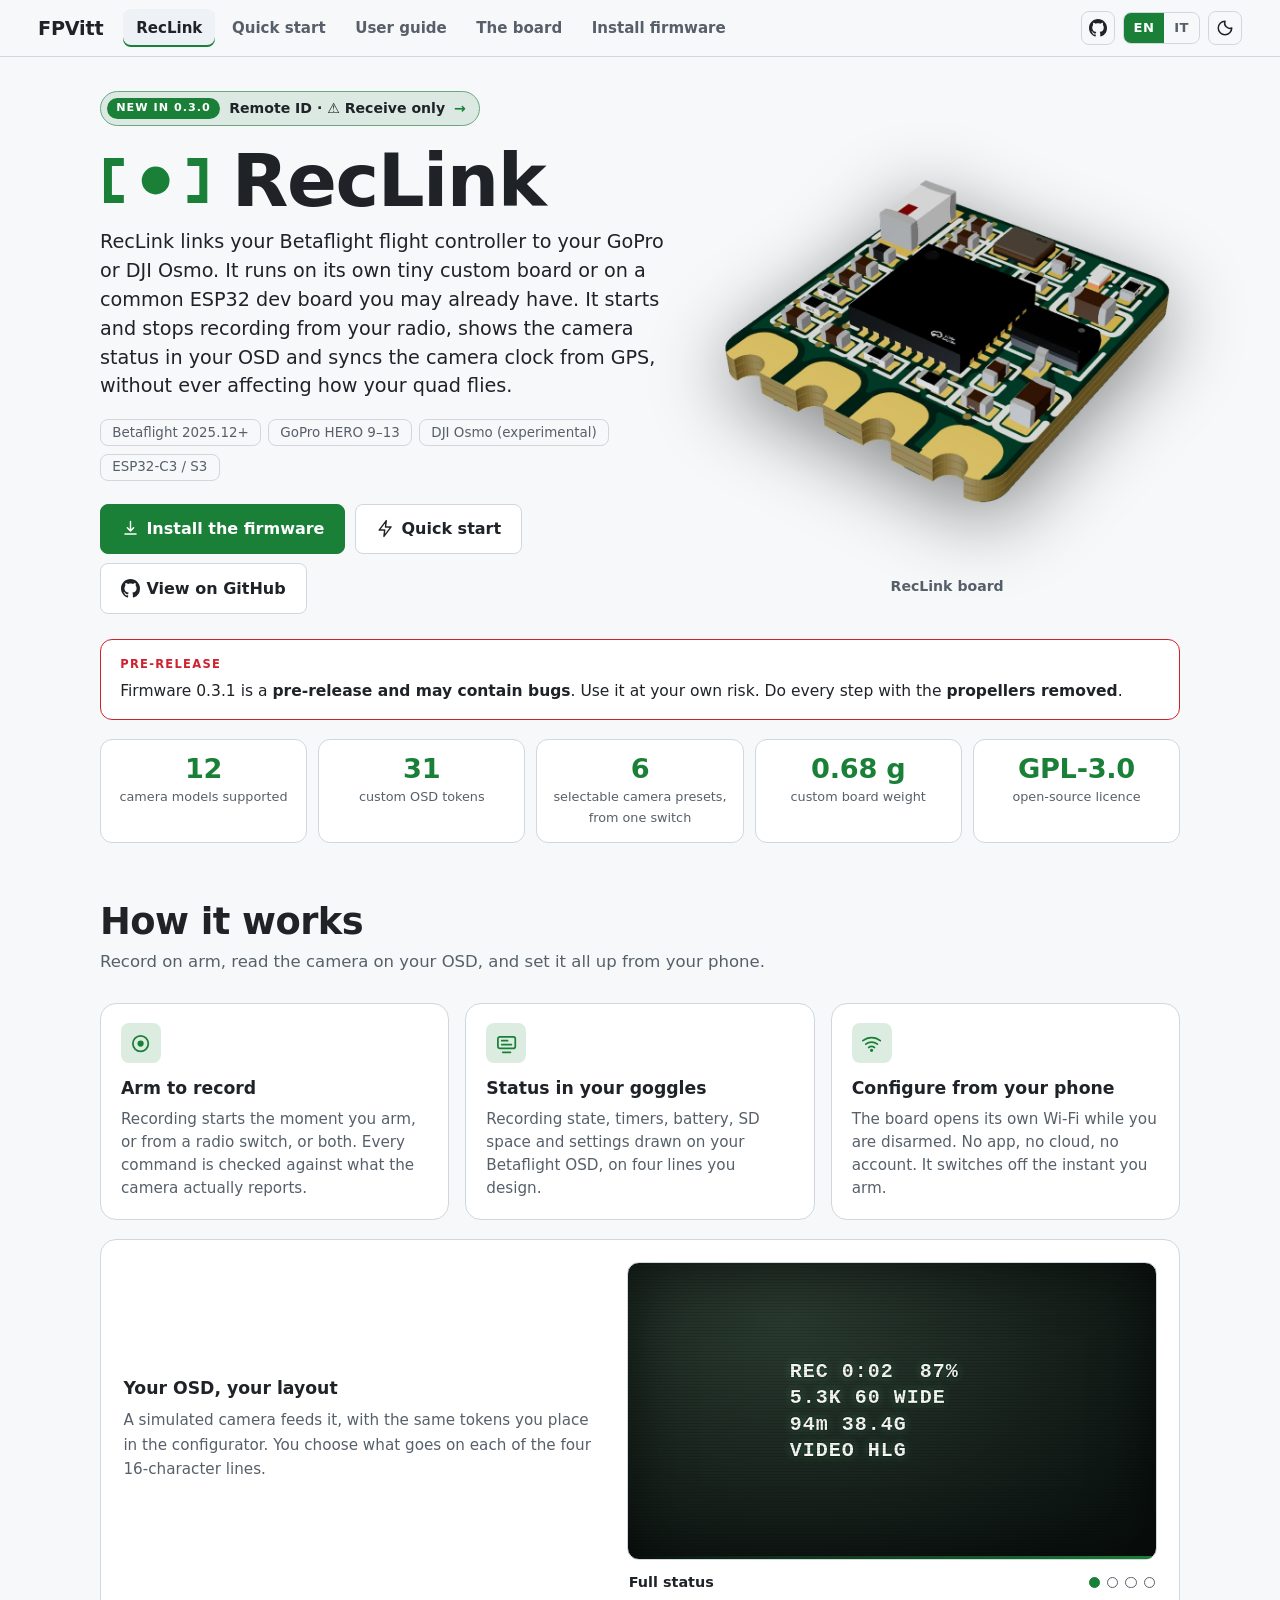
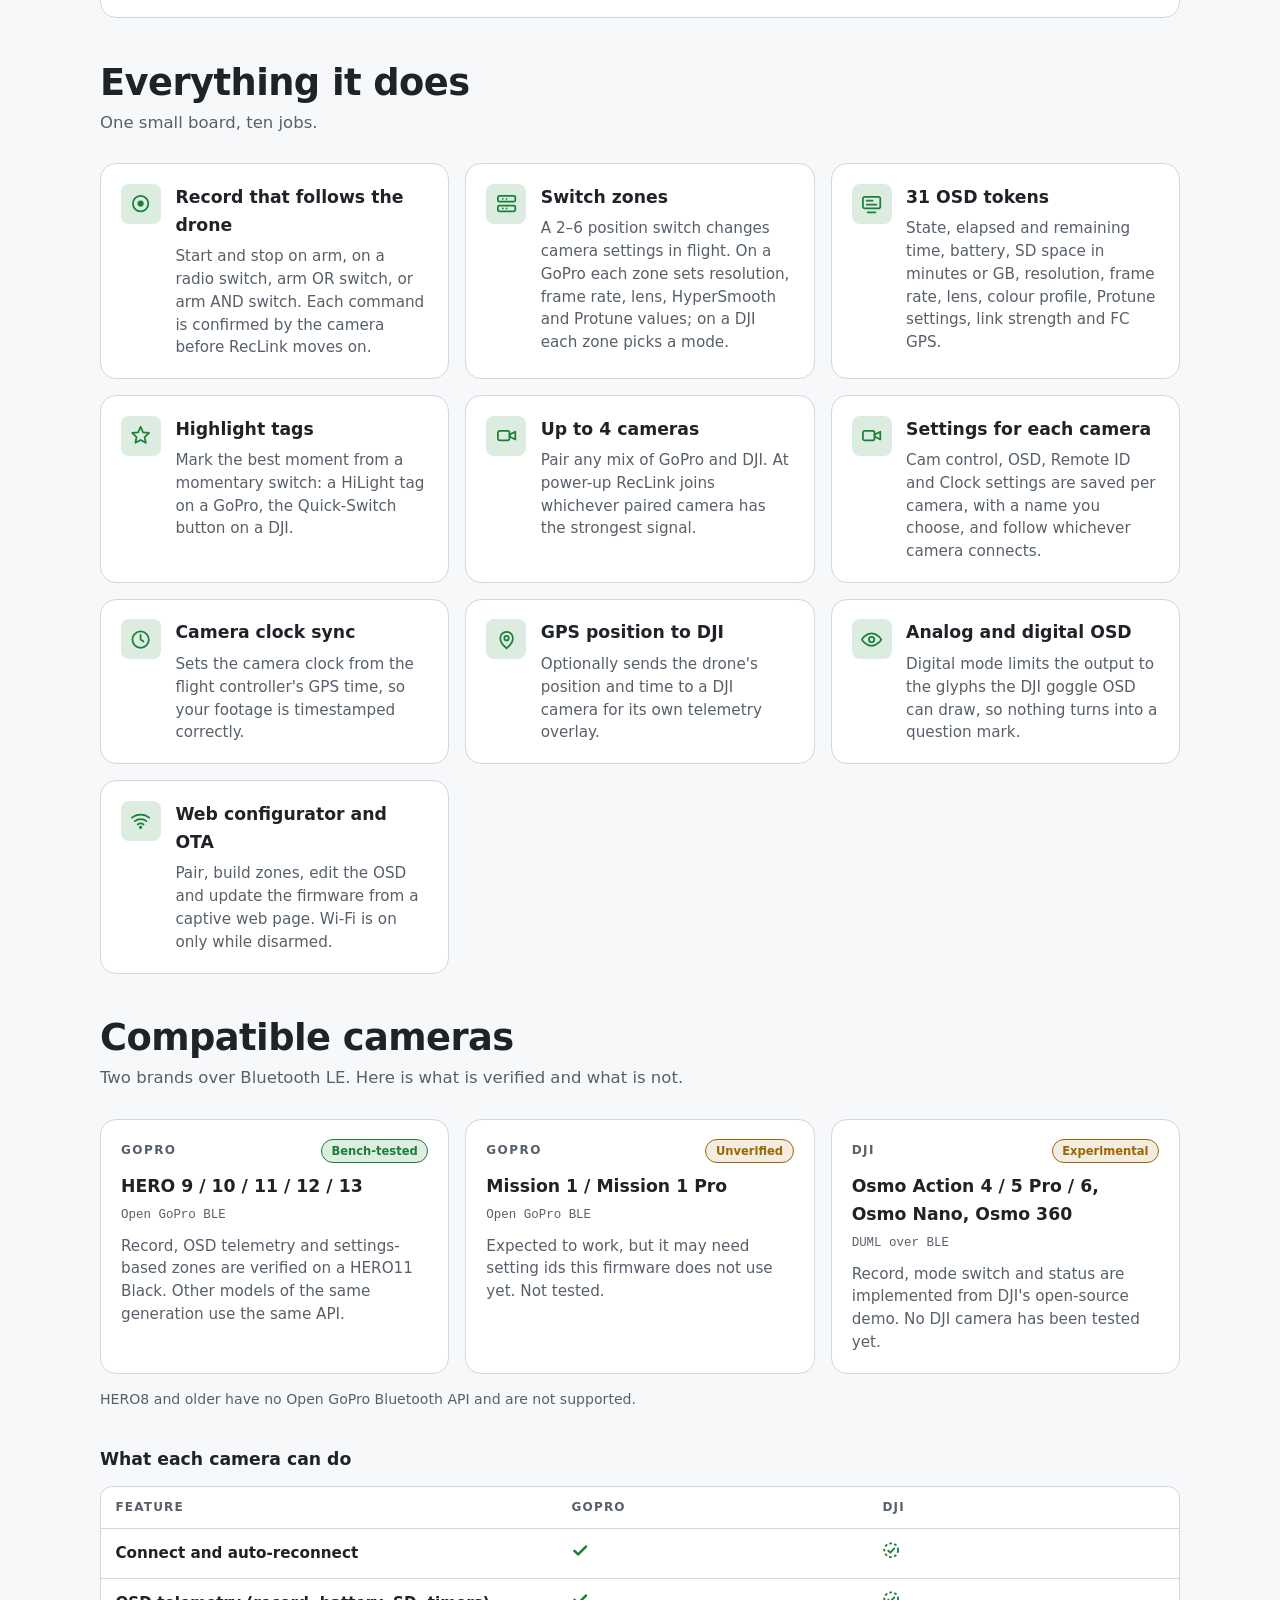
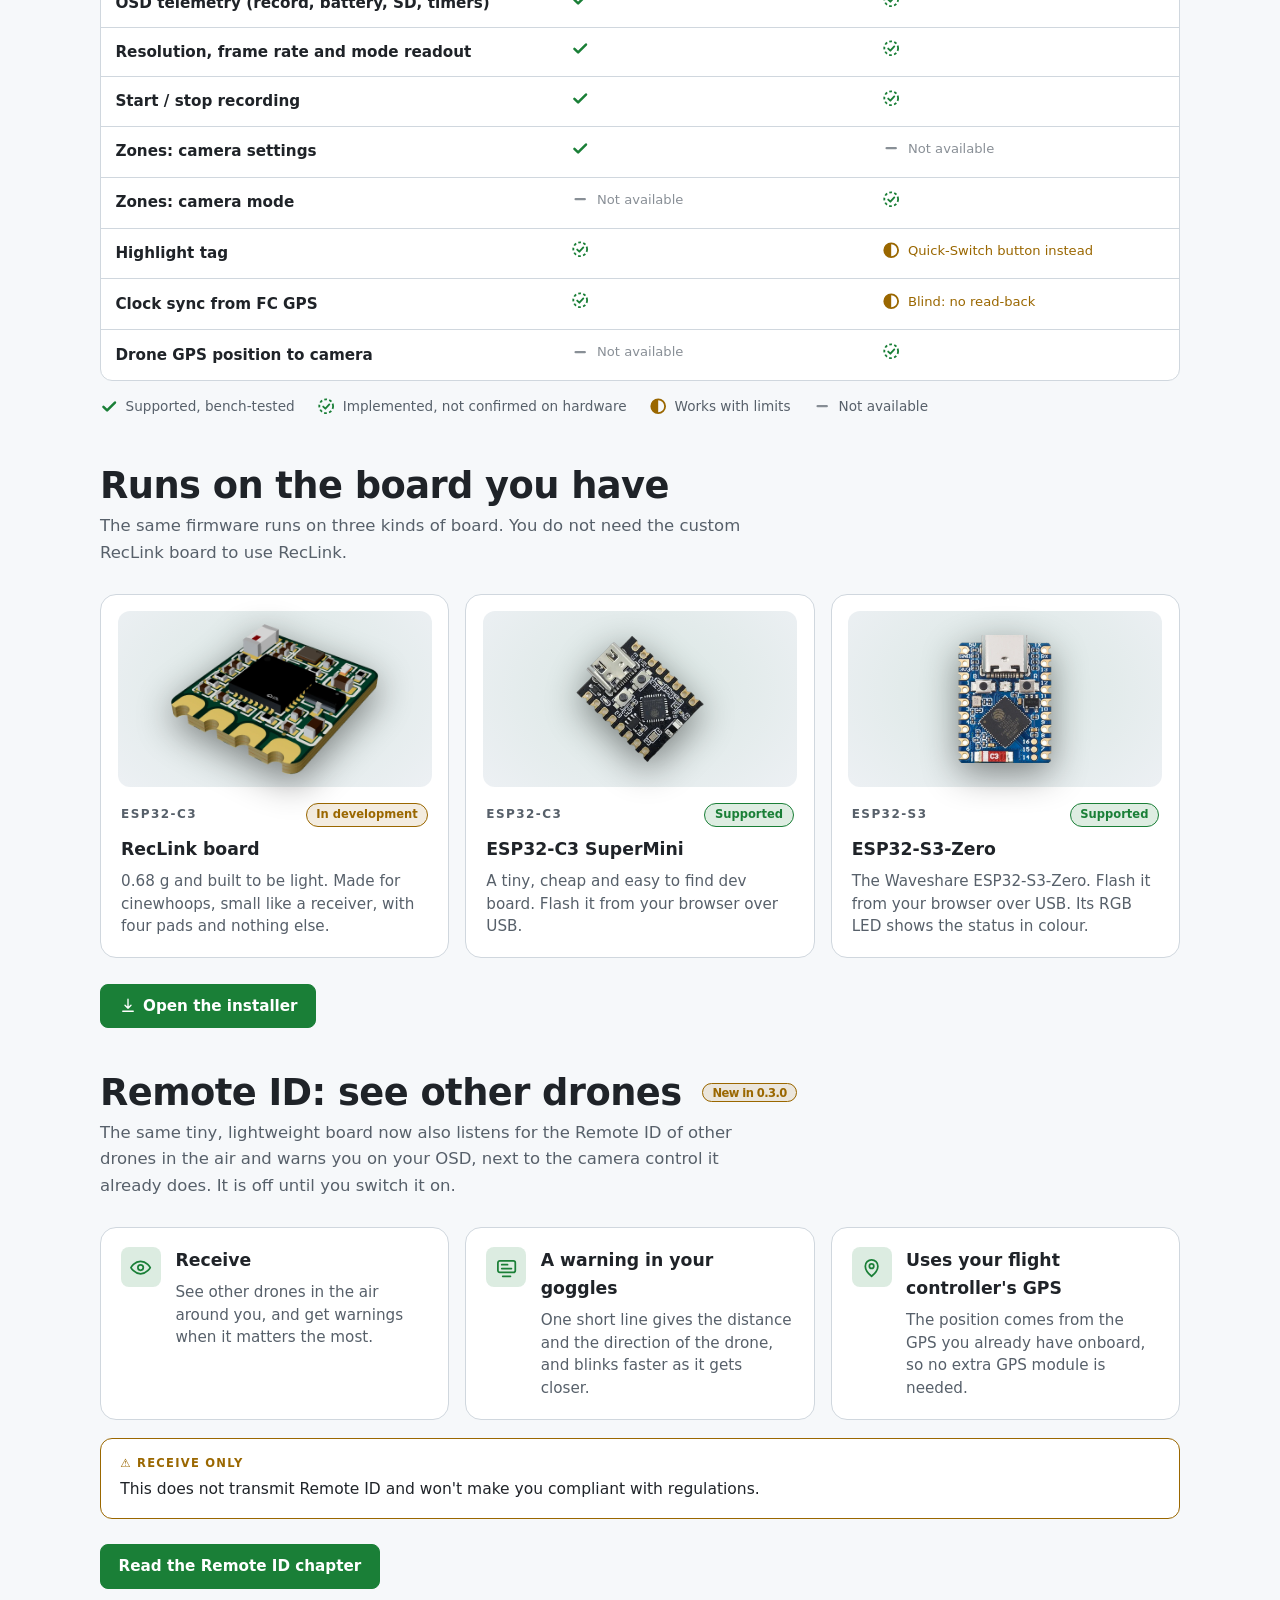
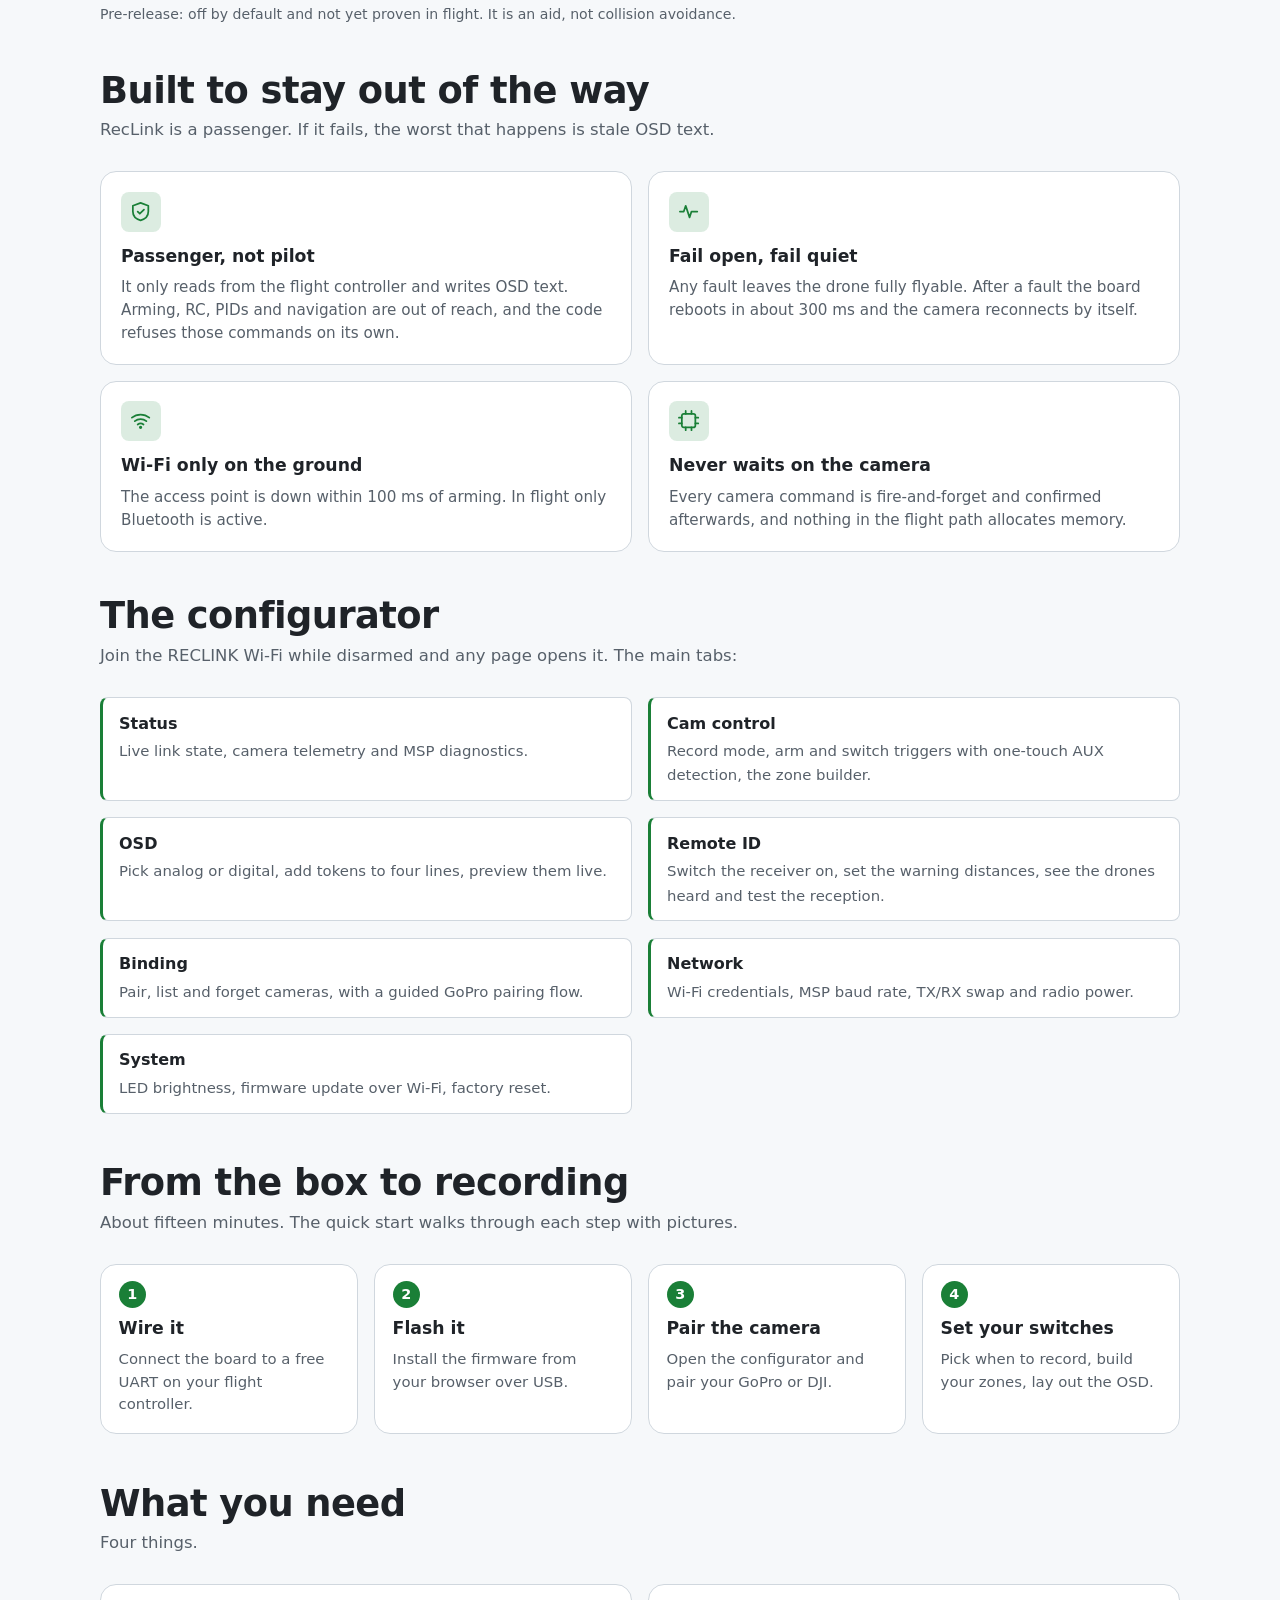
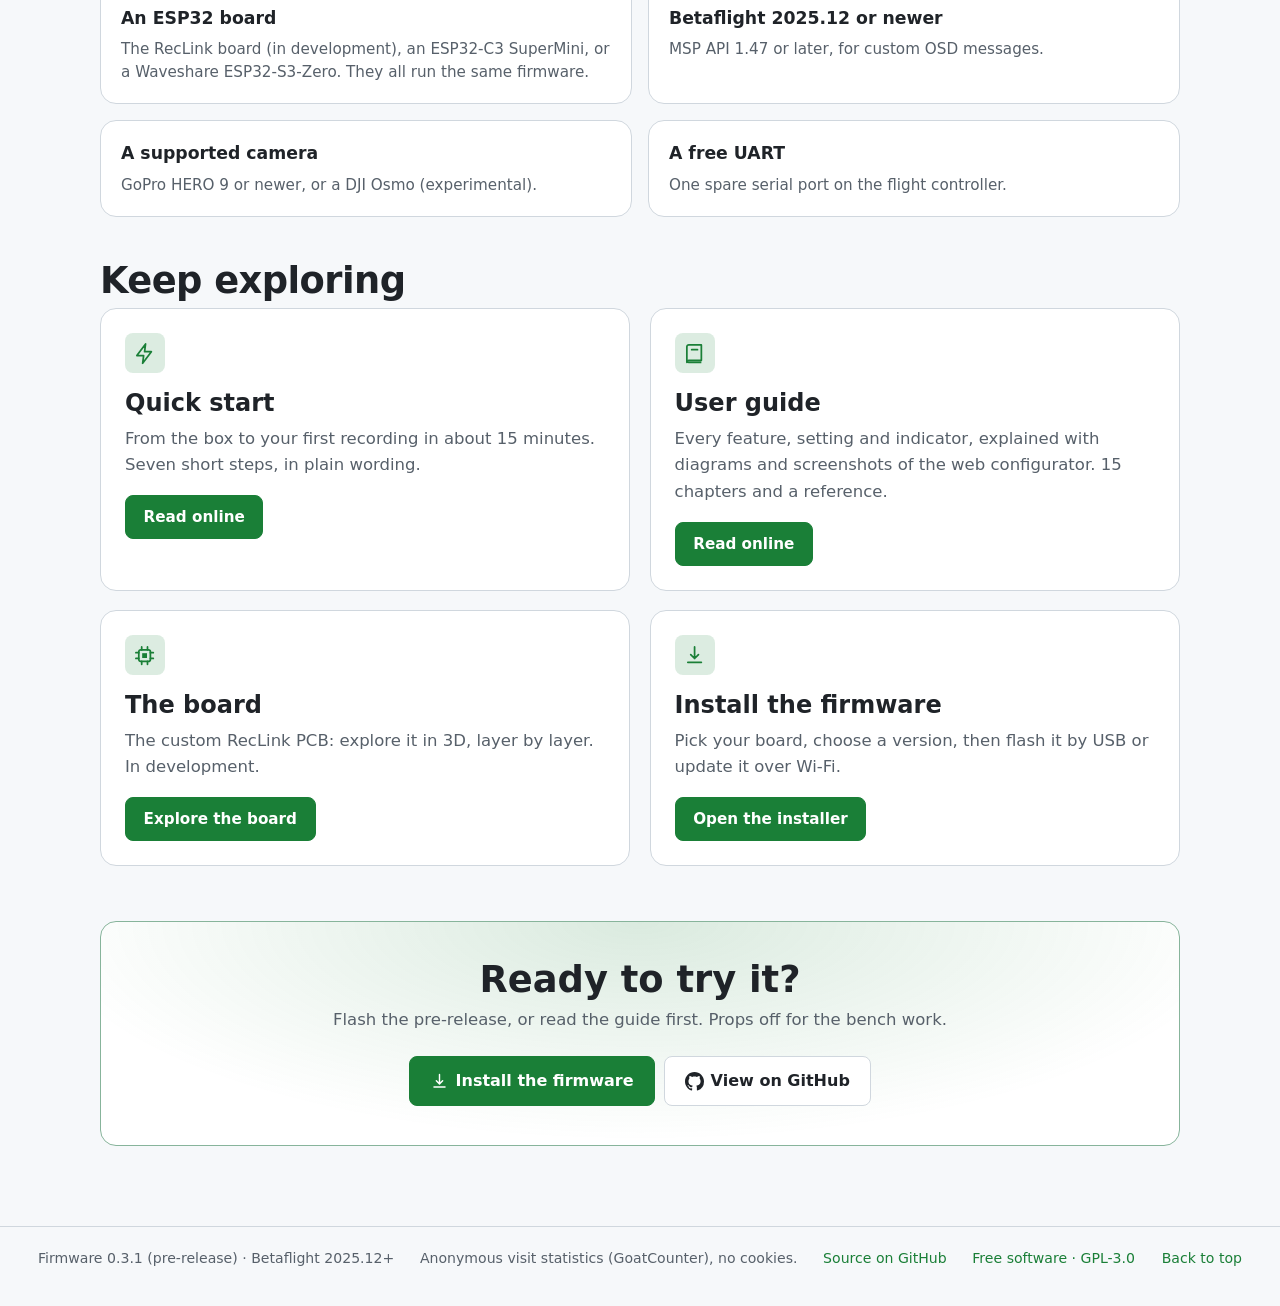
==== commit 55620118: "Site for firmware 0.3.1: per-camera settings, camera names, Protune OSD tokens (31), Test record but" ====
--- a/RecLink/en/index.html
+++ b/RecLink/en/index.html
@@ -19,7 +19,7 @@
 <meta property="og:locale" content="en_US"><meta property="og:locale:alternate" content="it_IT">
 <meta property="og:image" content="https://fpvitt.github.io/RecLink/assets/og.png"><meta property="og:image:width" content="1200"><meta property="og:image:height" content="630">
 <meta name="twitter:card" content="summary_large_image"><meta name="twitter:title" content="RecLink guides · RecLink"><meta name="twitter:description" content="RecLink links your Betaflight flight controller to your GoPro or DJI Osmo. It runs on its own tiny custom board or on a common ESP32 dev board you may already have. It starts and stops recording from your radio, shows the camera status in your OSD and syncs the camera clock from GPS, without ever affecting how your quad flies."><meta name="twitter:image" content="https://fpvitt.github.io/RecLink/assets/og.png">
-<script type="application/ld+json">{"@context": "https://schema.org", "@type": "SoftwareApplication", "name": "RecLink", "applicationCategory": "DeveloperApplication", "operatingSystem": "ESP32 (ESP-IDF)", "softwareVersion": "0.3.0", "description": "RecLink links your Betaflight flight controller to your GoPro or DJI Osmo. It runs on its own tiny custom board or on a common ESP32 dev board you may already have. It starts and stops recording from your radio, shows the camera status in your OSD and syncs the camera clock from GPS, without ever affecting how your quad flies.", "url": "https://fpvitt.github.io/RecLink/en/", "image": "https://fpvitt.github.io/RecLink/assets/og.png", "downloadUrl": "https://github.com/FPVitt/RecLink/releases", "codeRepository": "https://github.com/FPVitt/RecLink", "license": "https://github.com/FPVitt/RecLink", "offers": {"@type": "Offer", "price": "0", "priceCurrency": "EUR"}}</script>
+<script type="application/ld+json">{"@context": "https://schema.org", "@type": "SoftwareApplication", "name": "RecLink", "applicationCategory": "DeveloperApplication", "operatingSystem": "ESP32 (ESP-IDF)", "softwareVersion": "0.3.1", "description": "RecLink links your Betaflight flight controller to your GoPro or DJI Osmo. It runs on its own tiny custom board or on a common ESP32 dev board you may already have. It starts and stops recording from your radio, shows the camera status in your OSD and syncs the camera clock from GPS, without ever affecting how your quad flies.", "url": "https://fpvitt.github.io/RecLink/en/", "image": "https://fpvitt.github.io/RecLink/assets/og.png", "downloadUrl": "https://github.com/FPVitt/RecLink/releases", "codeRepository": "https://github.com/FPVitt/RecLink", "license": "https://github.com/FPVitt/RecLink", "offers": {"@type": "Offer", "price": "0", "priceCurrency": "EUR"}}</script>
 <script>try{var t=localStorage.getItem('rl-theme');if(t)document.documentElement.dataset.theme=t}catch(e){}</script>
 <link rel="stylesheet" href="../assets/site.css">
 </head>
@@ -34,7 +34,7 @@
 <div class="layout">
 
 <main id="main" class="content">
-<div class="hero rl-hero"><div class="rl-hero-txt"><a class="soon-pill" href="#remote-id"><b>New in 0.3.0</b><span>Remote ID · ⚠︎ Receive only</span><i aria-hidden="true">→</i></a><h1 class="logo-h1"><svg class="mark" viewBox="0 0 168 80" aria-hidden="true"><path fill="currentColor" d="M6 6h30v12H18v44h18v12H6zM132 6h30v68h-30V62h18V18h-18z"/><circle fill="currentColor" cx="84" cy="40" r="21"/></svg>RecLink</h1><p class="sub">RecLink links your Betaflight flight controller to your GoPro or DJI Osmo. It runs on its own tiny custom board or on a common ESP32 dev board you may already have. It starts and stops recording from your radio, shows the camera status in your OSD and syncs the camera clock from GPS, without ever affecting how your quad flies.</p><div class="meta"><span>Betaflight 2025.12+</span><span>GoPro HERO 9–13</span><span>DJI Osmo (experimental)</span><span>ESP32-C3 / S3</span></div><p class="cta-row"><a class="btn lg" href="../flash/"><svg viewBox="0 0 24 24" aria-hidden="true"><path d="M12 3v12m0 0-4-4m4 4 4-4M5 19h14" fill="none" stroke="currentColor" stroke-width="1.8" stroke-linecap="round" stroke-linejoin="round"/></svg>Install the firmware</a><a class="btn lg alt" href="quick-start.html"><svg viewBox="0 0 24 24" aria-hidden="true"><path d="M13 2 4 14h7l-1 8 9-12h-7z" fill="none" stroke="currentColor" stroke-width="1.8" stroke-linejoin="round"/></svg>Quick start</a><a class="btn lg alt" href="https://github.com/FPVitt/RecLink" target="_blank" rel="noopener"><svg viewBox="0 0 16 16" aria-hidden="true" fill="currentColor"><path d="M8 0C3.58 0 0 3.58 0 8c0 3.54 2.29 6.53 5.47 7.59.4.07.55-.17.55-.38 0-.19-.01-.82-.01-1.49-2.01.37-2.53-.49-2.69-.94-.09-.23-.48-.94-.82-1.13-.28-.15-.68-.52-.01-.53.63-.01 1.08.58 1.23.82.72 1.21 1.87.87 2.33.66.07-.52.28-.87.51-1.07-1.78-.2-3.64-.89-3.64-3.95 0-.87.31-1.59.82-2.15-.08-.2-.36-1.02.08-2.12 0 0 .67-.21 2.2.82.64-.18 1.32-.27 2-.27s1.36.09 2 .27c1.53-1.04 2.2-.82 2.2-.82.44 1.1.16 1.92.08 2.12.51.56.82 1.27.82 2.15 0 3.07-1.87 3.75-3.65 3.95.29.25.54.73.54 1.48 0 1.07-.01 1.93-.01 2.2 0 .21.15.46.55.38A8.01 8.01 0 0 0 16 8c0-4.42-3.58-8-8-8z"/></svg>View on GitHub</a></p></div><div class="rl-hero-img"><div class="hero-stack"><figure class="hs" style="--i:0"><img src="../assets/board/board-iso.webp" alt="RecLink board" width="640" height="640" loading="eager" decoding="async"><figcaption>RecLink board</figcaption></figure><figure class="hs" style="--i:1"><img src="../assets/board/hero-supermini.webp" alt="ESP32-C3 SuperMini" width="640" height="640" loading="lazy" decoding="async"><figcaption>ESP32-C3 SuperMini</figcaption></figure><figure class="hs" style="--i:2"><img src="../assets/board/hero-s3zero.webp" alt="ESP32-S3-Zero" width="640" height="640" loading="lazy" decoding="async"><figcaption>ESP32-S3-Zero</figcaption></figure></div></div></div><div class="callout danger"><span class="tag">Pre-release</span><p>Firmware 0.3.0 is a <b>pre-release and may contain bugs</b>. Use it at your own risk. Do every step with the <b>propellers removed</b>.</p></div><ul class="rl-stats"><li><b>12</b><span>camera models supported</span></li><li><b>23</b><span>custom OSD tokens</span></li><li><b>6</b><span>selectable camera presets, from one switch</span></li><li><b>0.68 g</b><span>custom board weight</span></li><li><b>GPL-3.0</b><span>open-source licence</span></li></ul><section class="rl-sec" id="action"><h2 class="sec">How it works</h2><p class="sec-s">Record on arm, read the camera on your OSD, and set it all up from your phone.</p><div class="acts"><article class="act"><span class="ico"><svg viewBox="0 0 24 24" aria-hidden="true" fill="none" stroke="currentColor" stroke-width="1.8" stroke-linecap="round" stroke-linejoin="round"><circle cx="12" cy="12" r="8"/><circle cx="12" cy="12" r="3.2" fill="currentColor" stroke="none"/></svg></span><h3>Arm to record</h3><p>Recording starts the moment you arm, or from a radio switch, or both. Every command is checked against what the camera actually reports.</p></article><article class="act"><span class="ico"><svg viewBox="0 0 24 24" aria-hidden="true" fill="none" stroke="currentColor" stroke-width="1.8" stroke-linecap="round" stroke-linejoin="round"><rect x="3" y="5" width="18" height="12" rx="2"/><path d="M7 9h6M7 13h10M8 21h8"/></svg></span><h3>Status in your goggles</h3><p>Recording state, timers, battery, SD space and settings drawn on your Betaflight OSD, on four lines you design.</p></article><article class="act"><span class="ico"><svg viewBox="0 0 24 24" aria-hidden="true" fill="none" stroke="currentColor" stroke-width="1.8" stroke-linecap="round" stroke-linejoin="round"><path d="M3 9a14 14 0 0 1 18 0M6 12.5a9.5 9.5 0 0 1 12 0M9 16a5 5 0 0 1 6 0"/><circle cx="12" cy="19" r=".8" fill="currentColor"/></svg></span><h3>Configure from your phone</h3><p>The board opens its own Wi-Fi while you are disarmed. No app, no cloud, no account. It switches off the instant you arm.</p></article></div><div class="osd-demo"><div class="osd-cap"><h3>Your OSD, your layout</h3><p>A simulated camera feeds it, with the same tokens you place in the configurator. You choose what goes on each of the four 16-character lines.</p></div><div class="osd-wrap"><div class="osd-screen" role="img" aria-label="A simulated camera feeds it, with the same tokens you place in the configurator. You choose what goes on each of the four 16-character lines." data-sets="[[&quot;%st %et  %bt&quot;, &quot;%rs %fp %ln&quot;, &quot;%sd %sg&quot;, &quot;%md %pr&quot;], [&quot;&quot;, &quot;%st %et&quot;, &quot;&quot;, &quot;&quot;], [&quot;%st %et&quot;, &quot;SD %sd left&quot;, &quot;%sg FREE&quot;, &quot;BAT %bt&quot;], [&quot;%rs %fp %ln&quot;, &quot;%pr %bd %ar&quot;, &quot;%cr dBm  %bt&quot;, &quot;%st %et&quot;]]" data-labels="[&quot;Full status&quot;, &quot;Minimal&quot;, &quot;Card and battery&quot;, &quot;Camera settings&quot;]"><div class="osd-lines"><span>REC 0:00  87%</span><span>5.3K 60 WIDE</span><span>94m 38.4G</span><span>VIDEO HLG</span></div><i class="osd-prog" aria-hidden="true"></i></div><div class="osd-bar"><span class="osd-label">Full status</span><span class="osd-dots"><button type="button" class="osd-dot on" aria-label="Full status" data-i="0"></button><button type="button" class="osd-dot" aria-label="Minimal" data-i="1"></button><button type="button" class="osd-dot" aria-label="Card and battery" data-i="2"></button><button type="button" class="osd-dot" aria-label="Camera settings" data-i="3"></button></span></div></div></div></section><section class="rl-sec" id="features"><h2 class="sec">Everything it does</h2><p class="sec-s">One small board, nine jobs.</p><div class="feats"><article class="feat"><span class="ico"><svg viewBox="0 0 24 24" aria-hidden="true" fill="none" stroke="currentColor" stroke-width="1.8" stroke-linecap="round" stroke-linejoin="round"><circle cx="12" cy="12" r="8"/><circle cx="12" cy="12" r="3.2" fill="currentColor" stroke="none"/></svg></span><div><h3>Record that follows the drone</h3><p>Start and stop on arm, on a radio switch, arm OR switch, or arm AND switch. Each command is confirmed by the camera before RecLink moves on.</p></div></article><article class="feat"><span class="ico"><svg viewBox="0 0 24 24" aria-hidden="true" fill="none" stroke="currentColor" stroke-width="1.8" stroke-linecap="round" stroke-linejoin="round"><rect x="3" y="4" width="18" height="6" rx="1.5"/><rect x="3" y="14" width="18" height="6" rx="1.5"/><path d="M8 7h.01M8 17h.01M12 7h.01M12 17h.01"/></svg></span><div><h3>Switch zones</h3><p>A 2–6 position switch changes camera settings in flight. On a GoPro each zone sets resolution, frame rate, lens, HyperSmooth and Protune values; on a DJI each zone picks a mode.</p></div></article><article class="feat"><span class="ico"><svg viewBox="0 0 24 24" aria-hidden="true" fill="none" stroke="currentColor" stroke-width="1.8" stroke-linecap="round" stroke-linejoin="round"><rect x="3" y="5" width="18" height="12" rx="2"/><path d="M7 9h6M7 13h10M8 21h8"/></svg></span><div><h3>23 OSD tokens</h3><p>State, elapsed and remaining time, battery, SD space in minutes or GB, resolution, frame rate, lens, colour profile, link strength and FC GPS.</p></div></article><article class="feat"><span class="ico"><svg viewBox="0 0 24 24" aria-hidden="true" fill="none" stroke="currentColor" stroke-width="1.8" stroke-linecap="round" stroke-linejoin="round"><path d="M12 3l2.6 5.6 6.1.7-4.5 4.2 1.2 6L12 16.5 6.6 19.5l1.2-6L3.3 9.3l6.1-.7z"/></svg></span><div><h3>Highlight tags</h3><p>Mark the best moment from a momentary switch: a HiLight tag on a GoPro, the Quick-Switch button on a DJI.</p></div></article><article class="feat"><span class="ico"><svg viewBox="0 0 24 24" aria-hidden="true" fill="none" stroke="currentColor" stroke-width="1.8" stroke-linecap="round" stroke-linejoin="round"><rect x="3" y="7" width="12" height="10" rx="2"/><path d="M15 11l6-3v8l-6-3"/></svg></span><div><h3>Up to 4 cameras</h3><p>Pair any mix of GoPro and DJI. At power-up RecLink joins whichever paired camera has the strongest signal.</p></div></article><article class="feat"><span class="ico"><svg viewBox="0 0 24 24" aria-hidden="true" fill="none" stroke="currentColor" stroke-width="1.8" stroke-linecap="round" stroke-linejoin="round"><circle cx="12" cy="12" r="8.5"/><path d="M12 7v5l3 2"/></svg></span><div><h3>Camera clock sync</h3><p>Sets the camera clock from the flight controller&#x27;s GPS time, so your footage is timestamped correctly.</p></div></article><article class="feat"><span class="ico"><svg viewBox="0 0 24 24" aria-hidden="true" fill="none" stroke="currentColor" stroke-width="1.8" stroke-linecap="round" stroke-linejoin="round"><path d="M12 21s-6.5-5.4-6.5-10.5a6.5 6.5 0 0 1 13 0C18.5 15.6 12 21 12 21z"/><circle cx="12" cy="10.5" r="2.3"/></svg></span><div><h3>GPS position to DJI</h3><p>Optionally sends the drone&#x27;s position and time to a DJI camera for its own telemetry overlay.</p></div></article><article class="feat"><span class="ico"><svg viewBox="0 0 24 24" aria-hidden="true" fill="none" stroke="currentColor" stroke-width="1.8" stroke-linecap="round" stroke-linejoin="round"><path d="M2 12s3.6-6.5 10-6.5S22 12 22 12s-3.6 6.5-10 6.5S2 12 2 12z"/><circle cx="12" cy="12" r="2.8"/></svg></span><div><h3>Analog and digital OSD</h3><p>Digital mode limits the output to the glyphs the DJI goggle OSD can draw, so nothing turns into a question mark.</p></div></article><article class="feat"><span class="ico"><svg viewBox="0 0 24 24" aria-hidden="true" fill="none" stroke="currentColor" stroke-width="1.8" stroke-linecap="round" stroke-linejoin="round"><path d="M3 9a14 14 0 0 1 18 0M6 12.5a9.5 9.5 0 0 1 12 0M9 16a5 5 0 0 1 6 0"/><circle cx="12" cy="19" r=".8" fill="currentColor"/></svg></span><div><h3>Web configurator and OTA</h3><p>Pair, build zones, edit the OSD and update the firmware from a captive web page. Wi-Fi is on only while disarmed.</p></div></article></div></section><section class="rl-sec" id="cameras"><h2 class="sec">Compatible cameras</h2><p class="sec-s">Two brands over Bluetooth LE. Here is what is verified and what is not.</p><div class="cams"><article class="cam"><div class="cam-top"><span class="brand-t">GoPro</span><span class="badge good">Bench-tested</span></div><h3>HERO 9 / 10 / 11 / 12 / 13</h3><p class="proto">Open GoPro BLE</p><p>Record, OSD telemetry and settings-based zones are verified on a HERO11 Black. Other models of the same generation use the same API.</p></article><article class="cam"><div class="cam-top"><span class="brand-t">GoPro</span><span class="badge warn">Unverified</span></div><h3>Mission 1 / Mission 1 Pro</h3><p class="proto">Open GoPro BLE</p><p>Expected to work, but it may need setting ids this firmware does not use yet. Not tested.</p></article><article class="cam"><div class="cam-top"><span class="brand-t">DJI</span><span class="badge warn">Experimental</span></div><h3>Osmo Action 4 / 5 Pro / 6, Osmo Nano, Osmo 360</h3><p class="proto">DUML over BLE</p><p>Record, mode switch and status are implemented from DJI&#x27;s open-source demo. No DJI camera has been tested yet.</p></article></div><p class="fine">HERO8 and older have no Open GoPro Bluetooth API and are not supported.</p><h3 class="mx-h">What each camera can do</h3><div class="mx-wrap"><table class="mx"><thead><tr><th>Feature</th><th>GoPro</th><th>DJI</th></tr></thead><tbody><tr><th scope="row">Connect and auto-reconnect</th><td><span class="cm ok" title=""><svg viewBox="0 0 16 16" aria-hidden="true"><path d="M3 8.5l3.2 3.2L13 4.8" fill="none" stroke="currentColor" stroke-width="2.2" stroke-linecap="round" stroke-linejoin="round"/></svg><i></i></span></td><td><span class="cm un" title=""><svg viewBox="0 0 16 16" aria-hidden="true"><circle cx="8" cy="8" r="6" fill="none" stroke="currentColor" stroke-width="1.6" stroke-dasharray="2.4 2"/><path d="M5.4 8.3l1.9 1.9 3.4-3.7" fill="none" stroke="currentColor" stroke-width="1.6" stroke-linecap="round" stroke-linejoin="round"/></svg><i></i></span></td></tr><tr><th scope="row">OSD telemetry (record, battery, SD, timers)</th><td><span class="cm ok" title=""><svg viewBox="0 0 16 16" aria-hidden="true"><path d="M3 8.5l3.2 3.2L13 4.8" fill="none" stroke="currentColor" stroke-width="2.2" stroke-linecap="round" stroke-linejoin="round"/></svg><i></i></span></td><td><span class="cm un" title=""><svg viewBox="0 0 16 16" aria-hidden="true"><circle cx="8" cy="8" r="6" fill="none" stroke="currentColor" stroke-width="1.6" stroke-dasharray="2.4 2"/><path d="M5.4 8.3l1.9 1.9 3.4-3.7" fill="none" stroke="currentColor" stroke-width="1.6" stroke-linecap="round" stroke-linejoin="round"/></svg><i></i></span></td></tr><tr><th scope="row">Resolution, frame rate and mode readout</th><td><span class="cm ok" title=""><svg viewBox="0 0 16 16" aria-hidden="true"><path d="M3 8.5l3.2 3.2L13 4.8" fill="none" stroke="currentColor" stroke-width="2.2" stroke-linecap="round" stroke-linejoin="round"/></svg><i></i></span></td><td><span class="cm un" title=""><svg viewBox="0 0 16 16" aria-hidden="true"><circle cx="8" cy="8" r="6" fill="none" stroke="currentColor" stroke-width="1.6" stroke-dasharray="2.4 2"/><path d="M5.4 8.3l1.9 1.9 3.4-3.7" fill="none" stroke="currentColor" stroke-width="1.6" stroke-linecap="round" stroke-linejoin="round"/></svg><i></i></span></td></tr><tr><th scope="row">Start / stop recording</th><td><span class="cm ok" title=""><svg viewBox="0 0 16 16" aria-hidden="true"><path d="M3 8.5l3.2 3.2L13 4.8" fill="none" stroke="currentColor" stroke-width="2.2" stroke-linecap="round" stroke-linejoin="round"/></svg><i></i></span></td><td><span class="cm un" title=""><svg viewBox="0 0 16 16" aria-hidden="true"><circle cx="8" cy="8" r="6" fill="none" stroke="currentColor" stroke-width="1.6" stroke-dasharray="2.4 2"/><path d="M5.4 8.3l1.9 1.9 3.4-3.7" fill="none" stroke="currentColor" stroke-width="1.6" stroke-linecap="round" stroke-linejoin="round"/></svg><i></i></span></td></tr><tr><th scope="row">Zones: camera settings</th><td><span class="cm ok" title=""><svg viewBox="0 0 16 16" aria-hidden="true"><path d="M3 8.5l3.2 3.2L13 4.8" fill="none" stroke="currentColor" stroke-width="2.2" stroke-linecap="round" stroke-linejoin="round"/></svg><i></i></span></td><td><span class="cm no" title="Not available"><svg viewBox="0 0 16 16" aria-hidden="true"><path d="M4 8h8" stroke="currentColor" stroke-width="2" stroke-linecap="round"/></svg><i>Not available</i></span></td></tr><tr><th scope="row">Zones: camera mode</th><td><span class="cm no" title="Not available"><svg viewBox="0 0 16 16" aria-hidden="true"><path d="M4 8h8" stroke="currentColor" stroke-width="2" stroke-linecap="round"/></svg><i>Not available</i></span></td><td><span class="cm un" title=""><svg viewBox="0 0 16 16" aria-hidden="true"><circle cx="8" cy="8" r="6" fill="none" stroke="currentColor" stroke-width="1.6" stroke-dasharray="2.4 2"/><path d="M5.4 8.3l1.9 1.9 3.4-3.7" fill="none" stroke="currentColor" stroke-width="1.6" stroke-linecap="round" stroke-linejoin="round"/></svg><i></i></span></td></tr><tr><th scope="row">Highlight tag</th><td><span class="cm un" title=""><svg viewBox="0 0 16 16" aria-hidden="true"><circle cx="8" cy="8" r="6" fill="none" stroke="currentColor" stroke-width="1.6" stroke-dasharray="2.4 2"/><path d="M5.4 8.3l1.9 1.9 3.4-3.7" fill="none" stroke="currentColor" stroke-width="1.6" stroke-linecap="round" stroke-linejoin="round"/></svg><i></i></span></td><td><span class="cm pa" title="Quick-Switch button instead"><svg viewBox="0 0 16 16" aria-hidden="true"><circle cx="8" cy="8" r="6" fill="none" stroke="currentColor" stroke-width="1.6"/><path d="M8 2a6 6 0 0 0 0 12z" fill="currentColor"/></svg><i>Quick-Switch button instead</i></span></td></tr><tr><th scope="row">Clock sync from FC GPS</th><td><span class="cm un" title=""><svg viewBox="0 0 16 16" aria-hidden="true"><circle cx="8" cy="8" r="6" fill="none" stroke="currentColor" stroke-width="1.6" stroke-dasharray="2.4 2"/><path d="M5.4 8.3l1.9 1.9 3.4-3.7" fill="none" stroke="currentColor" stroke-width="1.6" stroke-linecap="round" stroke-linejoin="round"/></svg><i></i></span></td><td><span class="cm pa" title="Blind: no read-back"><svg viewBox="0 0 16 16" aria-hidden="true"><circle cx="8" cy="8" r="6" fill="none" stroke="currentColor" stroke-width="1.6"/><path d="M8 2a6 6 0 0 0 0 12z" fill="currentColor"/></svg><i>Blind: no read-back</i></span></td></tr><tr><th scope="row">Drone GPS position to camera</th><td><span class="cm no" title="Not available"><svg viewBox="0 0 16 16" aria-hidden="true"><path d="M4 8h8" stroke="currentColor" stroke-width="2" stroke-linecap="round"/></svg><i>Not available</i></span></td><td><span class="cm un" title=""><svg viewBox="0 0 16 16" aria-hidden="true"><circle cx="8" cy="8" r="6" fill="none" stroke="currentColor" stroke-width="1.6" stroke-dasharray="2.4 2"/><path d="M5.4 8.3l1.9 1.9 3.4-3.7" fill="none" stroke="currentColor" stroke-width="1.6" stroke-linecap="round" stroke-linejoin="round"/></svg><i></i></span></td></tr></tbody></table></div><ul class="mx-leg"><li><span class="cm ok" title=""><svg viewBox="0 0 16 16" aria-hidden="true"><path d="M3 8.5l3.2 3.2L13 4.8" fill="none" stroke="currentColor" stroke-width="2.2" stroke-linecap="round" stroke-linejoin="round"/></svg><i></i></span><span>Supported, bench-tested</span></li><li><span class="cm un" title=""><svg viewBox="0 0 16 16" aria-hidden="true"><circle cx="8" cy="8" r="6" fill="none" stroke="currentColor" stroke-width="1.6" stroke-dasharray="2.4 2"/><path d="M5.4 8.3l1.9 1.9 3.4-3.7" fill="none" stroke="currentColor" stroke-width="1.6" stroke-linecap="round" stroke-linejoin="round"/></svg><i></i></span><span>Implemented, not confirmed on hardware</span></li><li><span class="cm pa" title=""><svg viewBox="0 0 16 16" aria-hidden="true"><circle cx="8" cy="8" r="6" fill="none" stroke="currentColor" stroke-width="1.6"/><path d="M8 2a6 6 0 0 0 0 12z" fill="currentColor"/></svg><i></i></span><span>Works with limits</span></li><li><span class="cm no" title=""><svg viewBox="0 0 16 16" aria-hidden="true"><path d="M4 8h8" stroke="currentColor" stroke-width="2" stroke-linecap="round"/></svg><i></i></span><span>Not available</span></li></ul></section><section class="rl-sec" id="boards"><h2 class="sec">Runs on the board you have</h2><p class="sec-s">The same firmware runs on three kinds of board. You do not need the custom RecLink board to use RecLink.</p><div class="cams brds"><article class="cam"><div class="cam-img"><img src="../assets/board/board-iso.webp" alt="RecLink board" width="640" height="640" loading="lazy" decoding="async"></div><div class="cam-top"><span class="brand-t">ESP32-C3</span><span class="badge warn">In development</span></div><h3>RecLink board</h3><p>0.68 g and built to be light. Made for cinewhoops, small like a receiver, with four pads and nothing else.</p></article><article class="cam"><div class="cam-img"><img src="../assets/board/hero-supermini.webp" alt="ESP32-C3 SuperMini" width="640" height="640" loading="lazy" decoding="async"></div><div class="cam-top"><span class="brand-t">ESP32-C3</span><span class="badge good">Supported</span></div><h3>ESP32-C3 SuperMini</h3><p>A tiny, cheap and easy to find dev board. Flash it from your browser over USB.</p></article><article class="cam"><div class="cam-img"><img src="../assets/board/hero-s3zero.webp" alt="ESP32-S3-Zero" width="640" height="640" loading="lazy" decoding="async"></div><div class="cam-top"><span class="brand-t">ESP32-S3</span><span class="badge good">Supported</span></div><h3>ESP32-S3-Zero</h3><p>The Waveshare ESP32-S3-Zero. Flash it from your browser over USB. Its RGB LED shows the status in colour.</p></article></div><p class="cta-row"><a class="btn" href="../flash/"><svg viewBox="0 0 24 24" aria-hidden="true"><path d="M12 3v12m0 0-4-4m4 4 4-4M5 19h14" fill="none" stroke="currentColor" stroke-width="1.8" stroke-linecap="round" stroke-linejoin="round"/></svg>Open the installer</a></p></section><section class="rl-sec" id="remote-id"><h2 class="sec">Remote ID: see other drones <span class="badge warn">New in 0.3.0</span></h2><p class="sec-s">The same tiny, lightweight board now also listens for the Remote ID of other drones in the air and warns you on your OSD, next to the camera control it already does. It is off until you switch it on.</p><div class="feats"><article class="feat"><span class="ico"><svg viewBox="0 0 24 24" aria-hidden="true" fill="none" stroke="currentColor" stroke-width="1.8" stroke-linecap="round" stroke-linejoin="round"><path d="M2 12s3.6-6.5 10-6.5S22 12 22 12s-3.6 6.5-10 6.5S2 12 2 12z"/><circle cx="12" cy="12" r="2.8"/></svg></span><div><h3>Receive</h3><p>See other drones in the air around you, and get warnings when it matters the most.</p></div></article><article class="feat"><span class="ico"><svg viewBox="0 0 24 24" aria-hidden="true" fill="none" stroke="currentColor" stroke-width="1.8" stroke-linecap="round" stroke-linejoin="round"><rect x="3" y="5" width="18" height="12" rx="2"/><path d="M7 9h6M7 13h10M8 21h8"/></svg></span><div><h3>A warning in your goggles</h3><p>One short line gives the distance and the direction of the drone, and blinks faster as it gets closer.</p></div></article><article class="feat"><span class="ico"><svg viewBox="0 0 24 24" aria-hidden="true" fill="none" stroke="currentColor" stroke-width="1.8" stroke-linecap="round" stroke-linejoin="round"><path d="M12 21s-6.5-5.4-6.5-10.5a6.5 6.5 0 0 1 13 0C18.5 15.6 12 21 12 21z"/><circle cx="12" cy="10.5" r="2.3"/></svg></span><div><h3>Uses your flight controller&#x27;s GPS</h3><p>The position comes from the GPS you already have onboard, so no extra GPS module is needed.</p></div></article></div><div class="callout warn"><span class="tag">⚠︎ Receive only</span><p>This does not transmit Remote ID and won't make you compliant with regulations.</p></div><p class="cta-row"><a class="btn" href="user-guide.html#ch15">Read the Remote ID chapter</a></p><p class="fine">Pre-release: off by default and not yet proven in flight. It is an aid, not collision avoidance.</p></section><section class="rl-sec" id="safety"><h2 class="sec">Built to stay out of the way</h2><p class="sec-s">RecLink is a passenger. If it fails, the worst that happens is stale OSD text.</p><div class="safes"><article class="safe"><span class="ico"><svg viewBox="0 0 24 24" aria-hidden="true" fill="none" stroke="currentColor" stroke-width="1.8" stroke-linecap="round" stroke-linejoin="round"><path d="M12 3l8 3v6c0 4.5-3.2 7.8-8 9-4.8-1.2-8-4.5-8-9V6z"/><path d="M9 12l2.2 2.2L15.5 10"/></svg></span><h3>Passenger, not pilot</h3><p>It only reads from the flight controller and writes OSD text. Arming, RC, PIDs and navigation are out of reach, and the code refuses those commands on its own.</p></article><article class="safe"><span class="ico"><svg viewBox="0 0 24 24" aria-hidden="true" fill="none" stroke="currentColor" stroke-width="1.8" stroke-linecap="round" stroke-linejoin="round"><path d="M3 12h4l2-6 4 12 2-6h6"/></svg></span><h3>Fail open, fail quiet</h3><p>Any fault leaves the drone fully flyable. After a fault the board reboots in about 300 ms and the camera reconnects by itself.</p></article><article class="safe"><span class="ico"><svg viewBox="0 0 24 24" aria-hidden="true" fill="none" stroke="currentColor" stroke-width="1.8" stroke-linecap="round" stroke-linejoin="round"><path d="M3 9a14 14 0 0 1 18 0M6 12.5a9.5 9.5 0 0 1 12 0M9 16a5 5 0 0 1 6 0"/><circle cx="12" cy="19" r=".8" fill="currentColor"/></svg></span><h3>Wi-Fi only on the ground</h3><p>The access point is down within 100 ms of arming. In flight only Bluetooth is active.</p></article><article class="safe"><span class="ico"><svg viewBox="0 0 24 24" aria-hidden="true" fill="none" stroke="currentColor" stroke-width="1.8" stroke-linecap="round" stroke-linejoin="round"><rect x="5" y="5" width="14" height="14" rx="2"/><path d="M9 2v3M15 2v3M9 19v3M15 19v3M2 9h3M2 15h3M19 9h3M19 15h3"/></svg></span><h3>Never waits on the camera</h3><p>Every camera command is fire-and-forget and confirmed afterwards, and nothing in the flight path allocates memory.</p></article></div></section><section class="rl-sec" id="portal"><h2 class="sec">The configurator</h2><p class="sec-s">Join the RECLINK Wi-Fi while disarmed and any page opens it. The main tabs:</p><ul class="tabs-list"><li><b>Status</b><span>Live link state, camera telemetry and MSP diagnostics.</span></li><li><b>Cam control</b><span>Record mode, arm and switch triggers with one-touch AUX detection, the zone builder.</span></li><li><b>OSD</b><span>Pick analog or digital, add tokens to four lines, preview them live.</span></li><li><b>Remote ID</b><span>Switch the receiver on, set the warning distances, see the drones heard and test the reception.</span></li><li><b>Binding</b><span>Pair, list and forget cameras, with a guided GoPro pairing flow.</span></li><li><b>Network</b><span>Wi-Fi credentials, MSP baud rate, TX/RX swap and radio power.</span></li><li><b>System</b><span>LED brightness, firmware update over Wi-Fi, factory reset.</span></li></ul></section><section class="rl-sec" id="start"><h2 class="sec">From the box to recording</h2><p class="sec-s">About fifteen minutes. The quick start walks through each step with pictures.</p><ol class="go"><li><div><h3>Wire it</h3><p>Connect the board to a free UART on your flight controller.</p></div></li><li><div><h3>Flash it</h3><p>Install the firmware from your browser over USB.</p></div></li><li><div><h3>Pair the camera</h3><p>Open the configurator and pair your GoPro or DJI.</p></div></li><li><div><h3>Set your switches</h3><p>Pick when to record, build your zones, lay out the OSD.</p></div></li></ol></section><section class="rl-sec" id="need"><h2 class="sec">What you need</h2><p class="sec-s">Four things.</p><div class="needs"><article class="need"><h3>An ESP32 board</h3><p>The RecLink board (in development), an ESP32-C3 SuperMini, or a Waveshare ESP32-S3-Zero. They all run the same firmware.</p></article><article class="need"><h3>Betaflight 2025.12 or newer</h3><p>MSP API 1.47 or later, for custom OSD messages.</p></article><article class="need"><h3>A supported camera</h3><p>GoPro HERO 9 or newer, or a DJI Osmo (experimental).</p></article><article class="need"><h3>A free UART</h3><p>One spare serial port on the flight controller.</p></article></div></section><section class="rl-sec" id="more"><h2 class="sec">Keep exploring</h2><div class="cards"><article class="card"><span class="ico"><svg viewBox="0 0 24 24" aria-hidden="true"><path d="M13 2 4 14h7l-1 8 9-12h-7z" fill="none" stroke="currentColor" stroke-width="1.8" stroke-linejoin="round"/></svg></span><h2>Quick start</h2><p>From the box to your first recording in about 15 minutes. Seven short steps, in plain wording.</p><div class="actions"><a class="btn" href="quick-start.html">Read online</a></div></article><article class="card"><span class="ico"><svg viewBox="0 0 24 24" aria-hidden="true"><path d="M4 5a2 2 0 0 1 2-2h13v16H6a2 2 0 0 0-2 2zM4 19a2 2 0 0 0 2 2h13" fill="none" stroke="currentColor" stroke-width="1.8" stroke-linejoin="round"/><path d="M9 8h6" stroke="currentColor" stroke-width="1.8" stroke-linecap="round"/></svg></span><h2>User guide</h2><p>Every feature, setting and indicator, explained with diagrams and screenshots of the web configurator. 15 chapters and a reference.</p><div class="actions"><a class="btn" href="user-guide.html">Read online</a></div></article><article class="card" id="bd"><span class="ico"><svg viewBox="0 0 24 24" aria-hidden="true"><rect x="6" y="6" width="12" height="12" rx="2" fill="none" stroke="currentColor" stroke-width="1.8"/><rect x="9.5" y="9.5" width="5" height="5" fill="currentColor" stroke="none"/><path d="M9 3v3M15 3v3M9 18v3M15 18v3M3 9h3M3 15h3M18 9h3M18 15h3" stroke="currentColor" stroke-width="1.8" stroke-linecap="round"/></svg></span><h2>The board</h2><p>The custom RecLink PCB: explore it in 3D, layer by layer. In development.</p><div class="actions"><a class="btn" href="the-board.html">Explore the board</a></div></article><article class="card" id="fw"><span class="ico"><svg viewBox="0 0 24 24" aria-hidden="true"><path d="M12 3v12m0 0-4-4m4 4 4-4M5 19h14" fill="none" stroke="currentColor" stroke-width="1.8" stroke-linecap="round" stroke-linejoin="round"/></svg></span><h2>Install the firmware</h2><p>Pick your board, choose a version, then flash it by USB or update it over Wi-Fi.</p><div class="actions"><a class="btn" href="../flash/">Open the installer</a></div></article></div></section><section class="rl-end"><h2>Ready to try it?</h2><p>Flash the pre-release, or read the guide first. Props off for the bench work.</p><p class="cta-row center"><a class="btn lg" href="../flash/"><svg viewBox="0 0 24 24" aria-hidden="true"><path d="M12 3v12m0 0-4-4m4 4 4-4M5 19h14" fill="none" stroke="currentColor" stroke-width="1.8" stroke-linecap="round" stroke-linejoin="round"/></svg>Install the firmware</a><a class="btn lg alt" href="https://github.com/FPVitt/RecLink" target="_blank" rel="noopener"><svg viewBox="0 0 16 16" aria-hidden="true" fill="currentColor"><path d="M8 0C3.58 0 0 3.58 0 8c0 3.54 2.29 6.53 5.47 7.59.4.07.55-.17.55-.38 0-.19-.01-.82-.01-1.49-2.01.37-2.53-.49-2.69-.94-.09-.23-.48-.94-.82-1.13-.28-.15-.68-.52-.01-.53.63-.01 1.08.58 1.23.82.72 1.21 1.87.87 2.33.66.07-.52.28-.87.51-1.07-1.78-.2-3.64-.89-3.64-3.95 0-.87.31-1.59.82-2.15-.08-.2-.36-1.02.08-2.12 0 0 .67-.21 2.2.82.64-.18 1.32-.27 2-.27s1.36.09 2 .27c1.53-1.04 2.2-.82 2.2-.82.44 1.1.16 1.92.08 2.12.51.56.82 1.27.82 2.15 0 3.07-1.87 3.75-3.65 3.95.29.25.54.73.54 1.48 0 1.07-.01 1.93-.01 2.2 0 .21.15.46.55.38A8.01 8.01 0 0 0 16 8c0-4.42-3.58-8-8-8z"/></svg>View on GitHub</a></p></section><script>
+<div class="hero rl-hero"><div class="rl-hero-txt"><a class="soon-pill" href="#remote-id"><b>New in 0.3.0</b><span>Remote ID · ⚠︎ Receive only</span><i aria-hidden="true">→</i></a><h1 class="logo-h1"><svg class="mark" viewBox="0 0 168 80" aria-hidden="true"><path fill="currentColor" d="M6 6h30v12H18v44h18v12H6zM132 6h30v68h-30V62h18V18h-18z"/><circle fill="currentColor" cx="84" cy="40" r="21"/></svg>RecLink</h1><p class="sub">RecLink links your Betaflight flight controller to your GoPro or DJI Osmo. It runs on its own tiny custom board or on a common ESP32 dev board you may already have. It starts and stops recording from your radio, shows the camera status in your OSD and syncs the camera clock from GPS, without ever affecting how your quad flies.</p><div class="meta"><span>Betaflight 2025.12+</span><span>GoPro HERO 9–13</span><span>DJI Osmo (experimental)</span><span>ESP32-C3 / S3</span></div><p class="cta-row"><a class="btn lg" href="../flash/"><svg viewBox="0 0 24 24" aria-hidden="true"><path d="M12 3v12m0 0-4-4m4 4 4-4M5 19h14" fill="none" stroke="currentColor" stroke-width="1.8" stroke-linecap="round" stroke-linejoin="round"/></svg>Install the firmware</a><a class="btn lg alt" href="quick-start.html"><svg viewBox="0 0 24 24" aria-hidden="true"><path d="M13 2 4 14h7l-1 8 9-12h-7z" fill="none" stroke="currentColor" stroke-width="1.8" stroke-linejoin="round"/></svg>Quick start</a><a class="btn lg alt" href="https://github.com/FPVitt/RecLink" target="_blank" rel="noopener"><svg viewBox="0 0 16 16" aria-hidden="true" fill="currentColor"><path d="M8 0C3.58 0 0 3.58 0 8c0 3.54 2.29 6.53 5.47 7.59.4.07.55-.17.55-.38 0-.19-.01-.82-.01-1.49-2.01.37-2.53-.49-2.69-.94-.09-.23-.48-.94-.82-1.13-.28-.15-.68-.52-.01-.53.63-.01 1.08.58 1.23.82.72 1.21 1.87.87 2.33.66.07-.52.28-.87.51-1.07-1.78-.2-3.64-.89-3.64-3.95 0-.87.31-1.59.82-2.15-.08-.2-.36-1.02.08-2.12 0 0 .67-.21 2.2.82.64-.18 1.32-.27 2-.27s1.36.09 2 .27c1.53-1.04 2.2-.82 2.2-.82.44 1.1.16 1.92.08 2.12.51.56.82 1.27.82 2.15 0 3.07-1.87 3.75-3.65 3.95.29.25.54.73.54 1.48 0 1.07-.01 1.93-.01 2.2 0 .21.15.46.55.38A8.01 8.01 0 0 0 16 8c0-4.42-3.58-8-8-8z"/></svg>View on GitHub</a></p></div><div class="rl-hero-img"><div class="hero-stack"><figure class="hs" style="--i:0"><img src="../assets/board/board-iso.webp" alt="RecLink board" width="640" height="640" loading="eager" decoding="async"><figcaption>RecLink board</figcaption></figure><figure class="hs" style="--i:1"><img src="../assets/board/hero-supermini.webp" alt="ESP32-C3 SuperMini" width="640" height="640" loading="lazy" decoding="async"><figcaption>ESP32-C3 SuperMini</figcaption></figure><figure class="hs" style="--i:2"><img src="../assets/board/hero-s3zero.webp" alt="ESP32-S3-Zero" width="640" height="640" loading="lazy" decoding="async"><figcaption>ESP32-S3-Zero</figcaption></figure></div></div></div><div class="callout danger"><span class="tag">Pre-release</span><p>Firmware 0.3.1 is a <b>pre-release and may contain bugs</b>. Use it at your own risk. Do every step with the <b>propellers removed</b>.</p></div><ul class="rl-stats"><li><b>12</b><span>camera models supported</span></li><li><b>31</b><span>custom OSD tokens</span></li><li><b>6</b><span>selectable camera presets, from one switch</span></li><li><b>0.68 g</b><span>custom board weight</span></li><li><b>GPL-3.0</b><span>open-source licence</span></li></ul><section class="rl-sec" id="action"><h2 class="sec">How it works</h2><p class="sec-s">Record on arm, read the camera on your OSD, and set it all up from your phone.</p><div class="acts"><article class="act"><span class="ico"><svg viewBox="0 0 24 24" aria-hidden="true" fill="none" stroke="currentColor" stroke-width="1.8" stroke-linecap="round" stroke-linejoin="round"><circle cx="12" cy="12" r="8"/><circle cx="12" cy="12" r="3.2" fill="currentColor" stroke="none"/></svg></span><h3>Arm to record</h3><p>Recording starts the moment you arm, or from a radio switch, or both. Every command is checked against what the camera actually reports.</p></article><article class="act"><span class="ico"><svg viewBox="0 0 24 24" aria-hidden="true" fill="none" stroke="currentColor" stroke-width="1.8" stroke-linecap="round" stroke-linejoin="round"><rect x="3" y="5" width="18" height="12" rx="2"/><path d="M7 9h6M7 13h10M8 21h8"/></svg></span><h3>Status in your goggles</h3><p>Recording state, timers, battery, SD space and settings drawn on your Betaflight OSD, on four lines you design.</p></article><article class="act"><span class="ico"><svg viewBox="0 0 24 24" aria-hidden="true" fill="none" stroke="currentColor" stroke-width="1.8" stroke-linecap="round" stroke-linejoin="round"><path d="M3 9a14 14 0 0 1 18 0M6 12.5a9.5 9.5 0 0 1 12 0M9 16a5 5 0 0 1 6 0"/><circle cx="12" cy="19" r=".8" fill="currentColor"/></svg></span><h3>Configure from your phone</h3><p>The board opens its own Wi-Fi while you are disarmed. No app, no cloud, no account. It switches off the instant you arm.</p></article></div><div class="osd-demo"><div class="osd-cap"><h3>Your OSD, your layout</h3><p>A simulated camera feeds it, with the same tokens you place in the configurator. You choose what goes on each of the four 16-character lines.</p></div><div class="osd-wrap"><div class="osd-screen" role="img" aria-label="A simulated camera feeds it, with the same tokens you place in the configurator. You choose what goes on each of the four 16-character lines." data-sets="[[&quot;%st %et  %bt&quot;, &quot;%rs %fp %ln&quot;, &quot;%sd %sg&quot;, &quot;%md %pr&quot;], [&quot;&quot;, &quot;%st %et&quot;, &quot;&quot;, &quot;&quot;], [&quot;%st %et&quot;, &quot;SD %sd left&quot;, &quot;%sg FREE&quot;, &quot;BAT %bt&quot;], [&quot;%rs %fp %ln&quot;, &quot;%pr %bd %ar&quot;, &quot;%cr dBm  %bt&quot;, &quot;%st %et&quot;]]" data-labels="[&quot;Full status&quot;, &quot;Minimal&quot;, &quot;Card and battery&quot;, &quot;Camera settings&quot;]"><div class="osd-lines"><span>REC 0:00  87%</span><span>5.3K 60 WIDE</span><span>94m 38.4G</span><span>VIDEO HLG</span></div><i class="osd-prog" aria-hidden="true"></i></div><div class="osd-bar"><span class="osd-label">Full status</span><span class="osd-dots"><button type="button" class="osd-dot on" aria-label="Full status" data-i="0"></button><button type="button" class="osd-dot" aria-label="Minimal" data-i="1"></button><button type="button" class="osd-dot" aria-label="Card and battery" data-i="2"></button><button type="button" class="osd-dot" aria-label="Camera settings" data-i="3"></button></span></div></div></div></section><section class="rl-sec" id="features"><h2 class="sec">Everything it does</h2><p class="sec-s">One small board, ten jobs.</p><div class="feats"><article class="feat"><span class="ico"><svg viewBox="0 0 24 24" aria-hidden="true" fill="none" stroke="currentColor" stroke-width="1.8" stroke-linecap="round" stroke-linejoin="round"><circle cx="12" cy="12" r="8"/><circle cx="12" cy="12" r="3.2" fill="currentColor" stroke="none"/></svg></span><div><h3>Record that follows the drone</h3><p>Start and stop on arm, on a radio switch, arm OR switch, or arm AND switch. Each command is confirmed by the camera before RecLink moves on.</p></div></article><article class="feat"><span class="ico"><svg viewBox="0 0 24 24" aria-hidden="true" fill="none" stroke="currentColor" stroke-width="1.8" stroke-linecap="round" stroke-linejoin="round"><rect x="3" y="4" width="18" height="6" rx="1.5"/><rect x="3" y="14" width="18" height="6" rx="1.5"/><path d="M8 7h.01M8 17h.01M12 7h.01M12 17h.01"/></svg></span><div><h3>Switch zones</h3><p>A 2–6 position switch changes camera settings in flight. On a GoPro each zone sets resolution, frame rate, lens, HyperSmooth and Protune values; on a DJI each zone picks a mode.</p></div></article><article class="feat"><span class="ico"><svg viewBox="0 0 24 24" aria-hidden="true" fill="none" stroke="currentColor" stroke-width="1.8" stroke-linecap="round" stroke-linejoin="round"><rect x="3" y="5" width="18" height="12" rx="2"/><path d="M7 9h6M7 13h10M8 21h8"/></svg></span><div><h3>31 OSD tokens</h3><p>State, elapsed and remaining time, battery, SD space in minutes or GB, resolution, frame rate, lens, colour profile, Protune settings, link strength and FC GPS.</p></div></article><article class="feat"><span class="ico"><svg viewBox="0 0 24 24" aria-hidden="true" fill="none" stroke="currentColor" stroke-width="1.8" stroke-linecap="round" stroke-linejoin="round"><path d="M12 3l2.6 5.6 6.1.7-4.5 4.2 1.2 6L12 16.5 6.6 19.5l1.2-6L3.3 9.3l6.1-.7z"/></svg></span><div><h3>Highlight tags</h3><p>Mark the best moment from a momentary switch: a HiLight tag on a GoPro, the Quick-Switch button on a DJI.</p></div></article><article class="feat"><span class="ico"><svg viewBox="0 0 24 24" aria-hidden="true" fill="none" stroke="currentColor" stroke-width="1.8" stroke-linecap="round" stroke-linejoin="round"><rect x="3" y="7" width="12" height="10" rx="2"/><path d="M15 11l6-3v8l-6-3"/></svg></span><div><h3>Up to 4 cameras</h3><p>Pair any mix of GoPro and DJI. At power-up RecLink joins whichever paired camera has the strongest signal.</p></div></article><article class="feat"><span class="ico"><svg viewBox="0 0 24 24" aria-hidden="true" fill="none" stroke="currentColor" stroke-width="1.8" stroke-linecap="round" stroke-linejoin="round"><rect x="3" y="7" width="12" height="10" rx="2"/><path d="M15 11l6-3v8l-6-3"/></svg></span><div><h3>Settings for each camera</h3><p>Cam control, OSD, Remote ID and Clock settings are saved per camera, with a name you choose, and follow whichever camera connects.</p></div></article><article class="feat"><span class="ico"><svg viewBox="0 0 24 24" aria-hidden="true" fill="none" stroke="currentColor" stroke-width="1.8" stroke-linecap="round" stroke-linejoin="round"><circle cx="12" cy="12" r="8.5"/><path d="M12 7v5l3 2"/></svg></span><div><h3>Camera clock sync</h3><p>Sets the camera clock from the flight controller&#x27;s GPS time, so your footage is timestamped correctly.</p></div></article><article class="feat"><span class="ico"><svg viewBox="0 0 24 24" aria-hidden="true" fill="none" stroke="currentColor" stroke-width="1.8" stroke-linecap="round" stroke-linejoin="round"><path d="M12 21s-6.5-5.4-6.5-10.5a6.5 6.5 0 0 1 13 0C18.5 15.6 12 21 12 21z"/><circle cx="12" cy="10.5" r="2.3"/></svg></span><div><h3>GPS position to DJI</h3><p>Optionally sends the drone&#x27;s position and time to a DJI camera for its own telemetry overlay.</p></div></article><article class="feat"><span class="ico"><svg viewBox="0 0 24 24" aria-hidden="true" fill="none" stroke="currentColor" stroke-width="1.8" stroke-linecap="round" stroke-linejoin="round"><path d="M2 12s3.6-6.5 10-6.5S22 12 22 12s-3.6 6.5-10 6.5S2 12 2 12z"/><circle cx="12" cy="12" r="2.8"/></svg></span><div><h3>Analog and digital OSD</h3><p>Digital mode limits the output to the glyphs the DJI goggle OSD can draw, so nothing turns into a question mark.</p></div></article><article class="feat"><span class="ico"><svg viewBox="0 0 24 24" aria-hidden="true" fill="none" stroke="currentColor" stroke-width="1.8" stroke-linecap="round" stroke-linejoin="round"><path d="M3 9a14 14 0 0 1 18 0M6 12.5a9.5 9.5 0 0 1 12 0M9 16a5 5 0 0 1 6 0"/><circle cx="12" cy="19" r=".8" fill="currentColor"/></svg></span><div><h3>Web configurator and OTA</h3><p>Pair, build zones, edit the OSD and update the firmware from a captive web page. Wi-Fi is on only while disarmed.</p></div></article></div></section><section class="rl-sec" id="cameras"><h2 class="sec">Compatible cameras</h2><p class="sec-s">Two brands over Bluetooth LE. Here is what is verified and what is not.</p><div class="cams"><article class="cam"><div class="cam-top"><span class="brand-t">GoPro</span><span class="badge good">Bench-tested</span></div><h3>HERO 9 / 10 / 11 / 12 / 13</h3><p class="proto">Open GoPro BLE</p><p>Record, OSD telemetry and settings-based zones are verified on a HERO11 Black. Other models of the same generation use the same API.</p></article><article class="cam"><div class="cam-top"><span class="brand-t">GoPro</span><span class="badge warn">Unverified</span></div><h3>Mission 1 / Mission 1 Pro</h3><p class="proto">Open GoPro BLE</p><p>Expected to work, but it may need setting ids this firmware does not use yet. Not tested.</p></article><article class="cam"><div class="cam-top"><span class="brand-t">DJI</span><span class="badge warn">Experimental</span></div><h3>Osmo Action 4 / 5 Pro / 6, Osmo Nano, Osmo 360</h3><p class="proto">DUML over BLE</p><p>Record, mode switch and status are implemented from DJI&#x27;s open-source demo. No DJI camera has been tested yet.</p></article></div><p class="fine">HERO8 and older have no Open GoPro Bluetooth API and are not supported.</p><h3 class="mx-h">What each camera can do</h3><div class="mx-wrap"><table class="mx"><thead><tr><th>Feature</th><th>GoPro</th><th>DJI</th></tr></thead><tbody><tr><th scope="row">Connect and auto-reconnect</th><td><span class="cm ok" title=""><svg viewBox="0 0 16 16" aria-hidden="true"><path d="M3 8.5l3.2 3.2L13 4.8" fill="none" stroke="currentColor" stroke-width="2.2" stroke-linecap="round" stroke-linejoin="round"/></svg><i></i></span></td><td><span class="cm un" title=""><svg viewBox="0 0 16 16" aria-hidden="true"><circle cx="8" cy="8" r="6" fill="none" stroke="currentColor" stroke-width="1.6" stroke-dasharray="2.4 2"/><path d="M5.4 8.3l1.9 1.9 3.4-3.7" fill="none" stroke="currentColor" stroke-width="1.6" stroke-linecap="round" stroke-linejoin="round"/></svg><i></i></span></td></tr><tr><th scope="row">OSD telemetry (record, battery, SD, timers)</th><td><span class="cm ok" title=""><svg viewBox="0 0 16 16" aria-hidden="true"><path d="M3 8.5l3.2 3.2L13 4.8" fill="none" stroke="currentColor" stroke-width="2.2" stroke-linecap="round" stroke-linejoin="round"/></svg><i></i></span></td><td><span class="cm un" title=""><svg viewBox="0 0 16 16" aria-hidden="true"><circle cx="8" cy="8" r="6" fill="none" stroke="currentColor" stroke-width="1.6" stroke-dasharray="2.4 2"/><path d="M5.4 8.3l1.9 1.9 3.4-3.7" fill="none" stroke="currentColor" stroke-width="1.6" stroke-linecap="round" stroke-linejoin="round"/></svg><i></i></span></td></tr><tr><th scope="row">Resolution, frame rate and mode readout</th><td><span class="cm ok" title=""><svg viewBox="0 0 16 16" aria-hidden="true"><path d="M3 8.5l3.2 3.2L13 4.8" fill="none" stroke="currentColor" stroke-width="2.2" stroke-linecap="round" stroke-linejoin="round"/></svg><i></i></span></td><td><span class="cm un" title=""><svg viewBox="0 0 16 16" aria-hidden="true"><circle cx="8" cy="8" r="6" fill="none" stroke="currentColor" stroke-width="1.6" stroke-dasharray="2.4 2"/><path d="M5.4 8.3l1.9 1.9 3.4-3.7" fill="none" stroke="currentColor" stroke-width="1.6" stroke-linecap="round" stroke-linejoin="round"/></svg><i></i></span></td></tr><tr><th scope="row">Start / stop recording</th><td><span class="cm ok" title=""><svg viewBox="0 0 16 16" aria-hidden="true"><path d="M3 8.5l3.2 3.2L13 4.8" fill="none" stroke="currentColor" stroke-width="2.2" stroke-linecap="round" stroke-linejoin="round"/></svg><i></i></span></td><td><span class="cm un" title=""><svg viewBox="0 0 16 16" aria-hidden="true"><circle cx="8" cy="8" r="6" fill="none" stroke="currentColor" stroke-width="1.6" stroke-dasharray="2.4 2"/><path d="M5.4 8.3l1.9 1.9 3.4-3.7" fill="none" stroke="currentColor" stroke-width="1.6" stroke-linecap="round" stroke-linejoin="round"/></svg><i></i></span></td></tr><tr><th scope="row">Zones: camera settings</th><td><span class="cm ok" title=""><svg viewBox="0 0 16 16" aria-hidden="true"><path d="M3 8.5l3.2 3.2L13 4.8" fill="none" stroke="currentColor" stroke-width="2.2" stroke-linecap="round" stroke-linejoin="round"/></svg><i></i></span></td><td><span class="cm no" title="Not available"><svg viewBox="0 0 16 16" aria-hidden="true"><path d="M4 8h8" stroke="currentColor" stroke-width="2" stroke-linecap="round"/></svg><i>Not available</i></span></td></tr><tr><th scope="row">Zones: camera mode</th><td><span class="cm no" title="Not available"><svg viewBox="0 0 16 16" aria-hidden="true"><path d="M4 8h8" stroke="currentColor" stroke-width="2" stroke-linecap="round"/></svg><i>Not available</i></span></td><td><span class="cm un" title=""><svg viewBox="0 0 16 16" aria-hidden="true"><circle cx="8" cy="8" r="6" fill="none" stroke="currentColor" stroke-width="1.6" stroke-dasharray="2.4 2"/><path d="M5.4 8.3l1.9 1.9 3.4-3.7" fill="none" stroke="currentColor" stroke-width="1.6" stroke-linecap="round" stroke-linejoin="round"/></svg><i></i></span></td></tr><tr><th scope="row">Highlight tag</th><td><span class="cm un" title=""><svg viewBox="0 0 16 16" aria-hidden="true"><circle cx="8" cy="8" r="6" fill="none" stroke="currentColor" stroke-width="1.6" stroke-dasharray="2.4 2"/><path d="M5.4 8.3l1.9 1.9 3.4-3.7" fill="none" stroke="currentColor" stroke-width="1.6" stroke-linecap="round" stroke-linejoin="round"/></svg><i></i></span></td><td><span class="cm pa" title="Quick-Switch button instead"><svg viewBox="0 0 16 16" aria-hidden="true"><circle cx="8" cy="8" r="6" fill="none" stroke="currentColor" stroke-width="1.6"/><path d="M8 2a6 6 0 0 0 0 12z" fill="currentColor"/></svg><i>Quick-Switch button instead</i></span></td></tr><tr><th scope="row">Clock sync from FC GPS</th><td><span class="cm un" title=""><svg viewBox="0 0 16 16" aria-hidden="true"><circle cx="8" cy="8" r="6" fill="none" stroke="currentColor" stroke-width="1.6" stroke-dasharray="2.4 2"/><path d="M5.4 8.3l1.9 1.9 3.4-3.7" fill="none" stroke="currentColor" stroke-width="1.6" stroke-linecap="round" stroke-linejoin="round"/></svg><i></i></span></td><td><span class="cm pa" title="Blind: no read-back"><svg viewBox="0 0 16 16" aria-hidden="true"><circle cx="8" cy="8" r="6" fill="none" stroke="currentColor" stroke-width="1.6"/><path d="M8 2a6 6 0 0 0 0 12z" fill="currentColor"/></svg><i>Blind: no read-back</i></span></td></tr><tr><th scope="row">Drone GPS position to camera</th><td><span class="cm no" title="Not available"><svg viewBox="0 0 16 16" aria-hidden="true"><path d="M4 8h8" stroke="currentColor" stroke-width="2" stroke-linecap="round"/></svg><i>Not available</i></span></td><td><span class="cm un" title=""><svg viewBox="0 0 16 16" aria-hidden="true"><circle cx="8" cy="8" r="6" fill="none" stroke="currentColor" stroke-width="1.6" stroke-dasharray="2.4 2"/><path d="M5.4 8.3l1.9 1.9 3.4-3.7" fill="none" stroke="currentColor" stroke-width="1.6" stroke-linecap="round" stroke-linejoin="round"/></svg><i></i></span></td></tr></tbody></table></div><ul class="mx-leg"><li><span class="cm ok" title=""><svg viewBox="0 0 16 16" aria-hidden="true"><path d="M3 8.5l3.2 3.2L13 4.8" fill="none" stroke="currentColor" stroke-width="2.2" stroke-linecap="round" stroke-linejoin="round"/></svg><i></i></span><span>Supported, bench-tested</span></li><li><span class="cm un" title=""><svg viewBox="0 0 16 16" aria-hidden="true"><circle cx="8" cy="8" r="6" fill="none" stroke="currentColor" stroke-width="1.6" stroke-dasharray="2.4 2"/><path d="M5.4 8.3l1.9 1.9 3.4-3.7" fill="none" stroke="currentColor" stroke-width="1.6" stroke-linecap="round" stroke-linejoin="round"/></svg><i></i></span><span>Implemented, not confirmed on hardware</span></li><li><span class="cm pa" title=""><svg viewBox="0 0 16 16" aria-hidden="true"><circle cx="8" cy="8" r="6" fill="none" stroke="currentColor" stroke-width="1.6"/><path d="M8 2a6 6 0 0 0 0 12z" fill="currentColor"/></svg><i></i></span><span>Works with limits</span></li><li><span class="cm no" title=""><svg viewBox="0 0 16 16" aria-hidden="true"><path d="M4 8h8" stroke="currentColor" stroke-width="2" stroke-linecap="round"/></svg><i></i></span><span>Not available</span></li></ul></section><section class="rl-sec" id="boards"><h2 class="sec">Runs on the board you have</h2><p class="sec-s">The same firmware runs on three kinds of board. You do not need the custom RecLink board to use RecLink.</p><div class="cams brds"><article class="cam"><div class="cam-img"><img src="../assets/board/board-iso.webp" alt="RecLink board" width="640" height="640" loading="lazy" decoding="async"></div><div class="cam-top"><span class="brand-t">ESP32-C3</span><span class="badge warn">In development</span></div><h3>RecLink board</h3><p>0.68 g and built to be light. Made for cinewhoops, small like a receiver, with four pads and nothing else.</p></article><article class="cam"><div class="cam-img"><img src="../assets/board/hero-supermini.webp" alt="ESP32-C3 SuperMini" width="640" height="640" loading="lazy" decoding="async"></div><div class="cam-top"><span class="brand-t">ESP32-C3</span><span class="badge good">Supported</span></div><h3>ESP32-C3 SuperMini</h3><p>A tiny, cheap and easy to find dev board. Flash it from your browser over USB.</p></article><article class="cam"><div class="cam-img"><img src="../assets/board/hero-s3zero.webp" alt="ESP32-S3-Zero" width="640" height="640" loading="lazy" decoding="async"></div><div class="cam-top"><span class="brand-t">ESP32-S3</span><span class="badge good">Supported</span></div><h3>ESP32-S3-Zero</h3><p>The Waveshare ESP32-S3-Zero. Flash it from your browser over USB. Its RGB LED shows the status in colour.</p></article></div><p class="cta-row"><a class="btn" href="../flash/"><svg viewBox="0 0 24 24" aria-hidden="true"><path d="M12 3v12m0 0-4-4m4 4 4-4M5 19h14" fill="none" stroke="currentColor" stroke-width="1.8" stroke-linecap="round" stroke-linejoin="round"/></svg>Open the installer</a></p></section><section class="rl-sec" id="remote-id"><h2 class="sec">Remote ID: see other drones <span class="badge warn">New in 0.3.0</span></h2><p class="sec-s">The same tiny, lightweight board now also listens for the Remote ID of other drones in the air and warns you on your OSD, next to the camera control it already does. It is off until you switch it on.</p><div class="feats"><article class="feat"><span class="ico"><svg viewBox="0 0 24 24" aria-hidden="true" fill="none" stroke="currentColor" stroke-width="1.8" stroke-linecap="round" stroke-linejoin="round"><path d="M2 12s3.6-6.5 10-6.5S22 12 22 12s-3.6 6.5-10 6.5S2 12 2 12z"/><circle cx="12" cy="12" r="2.8"/></svg></span><div><h3>Receive</h3><p>See other drones in the air around you, and get warnings when it matters the most.</p></div></article><article class="feat"><span class="ico"><svg viewBox="0 0 24 24" aria-hidden="true" fill="none" stroke="currentColor" stroke-width="1.8" stroke-linecap="round" stroke-linejoin="round"><rect x="3" y="5" width="18" height="12" rx="2"/><path d="M7 9h6M7 13h10M8 21h8"/></svg></span><div><h3>A warning in your goggles</h3><p>One short line gives the distance and the direction of the drone, and blinks faster as it gets closer.</p></div></article><article class="feat"><span class="ico"><svg viewBox="0 0 24 24" aria-hidden="true" fill="none" stroke="currentColor" stroke-width="1.8" stroke-linecap="round" stroke-linejoin="round"><path d="M12 21s-6.5-5.4-6.5-10.5a6.5 6.5 0 0 1 13 0C18.5 15.6 12 21 12 21z"/><circle cx="12" cy="10.5" r="2.3"/></svg></span><div><h3>Uses your flight controller&#x27;s GPS</h3><p>The position comes from the GPS you already have onboard, so no extra GPS module is needed.</p></div></article></div><div class="callout warn"><span class="tag">⚠︎ Receive only</span><p>This does not transmit Remote ID and won't make you compliant with regulations.</p></div><p class="cta-row"><a class="btn" href="user-guide.html#ch15">Read the Remote ID chapter</a></p><p class="fine">Pre-release: off by default and not yet proven in flight. It is an aid, not collision avoidance.</p></section><section class="rl-sec" id="safety"><h2 class="sec">Built to stay out of the way</h2><p class="sec-s">RecLink is a passenger. If it fails, the worst that happens is stale OSD text.</p><div class="safes"><article class="safe"><span class="ico"><svg viewBox="0 0 24 24" aria-hidden="true" fill="none" stroke="currentColor" stroke-width="1.8" stroke-linecap="round" stroke-linejoin="round"><path d="M12 3l8 3v6c0 4.5-3.2 7.8-8 9-4.8-1.2-8-4.5-8-9V6z"/><path d="M9 12l2.2 2.2L15.5 10"/></svg></span><h3>Passenger, not pilot</h3><p>It only reads from the flight controller and writes OSD text. Arming, RC, PIDs and navigation are out of reach, and the code refuses those commands on its own.</p></article><article class="safe"><span class="ico"><svg viewBox="0 0 24 24" aria-hidden="true" fill="none" stroke="currentColor" stroke-width="1.8" stroke-linecap="round" stroke-linejoin="round"><path d="M3 12h4l2-6 4 12 2-6h6"/></svg></span><h3>Fail open, fail quiet</h3><p>Any fault leaves the drone fully flyable. After a fault the board reboots in about 300 ms and the camera reconnects by itself.</p></article><article class="safe"><span class="ico"><svg viewBox="0 0 24 24" aria-hidden="true" fill="none" stroke="currentColor" stroke-width="1.8" stroke-linecap="round" stroke-linejoin="round"><path d="M3 9a14 14 0 0 1 18 0M6 12.5a9.5 9.5 0 0 1 12 0M9 16a5 5 0 0 1 6 0"/><circle cx="12" cy="19" r=".8" fill="currentColor"/></svg></span><h3>Wi-Fi only on the ground</h3><p>The access point is down within 100 ms of arming. In flight only Bluetooth is active.</p></article><article class="safe"><span class="ico"><svg viewBox="0 0 24 24" aria-hidden="true" fill="none" stroke="currentColor" stroke-width="1.8" stroke-linecap="round" stroke-linejoin="round"><rect x="5" y="5" width="14" height="14" rx="2"/><path d="M9 2v3M15 2v3M9 19v3M15 19v3M2 9h3M2 15h3M19 9h3M19 15h3"/></svg></span><h3>Never waits on the camera</h3><p>Every camera command is fire-and-forget and confirmed afterwards, and nothing in the flight path allocates memory.</p></article></div></section><section class="rl-sec" id="portal"><h2 class="sec">The configurator</h2><p class="sec-s">Join the RECLINK Wi-Fi while disarmed and any page opens it. The main tabs:</p><ul class="tabs-list"><li><b>Status</b><span>Live link state, camera telemetry and MSP diagnostics.</span></li><li><b>Cam control</b><span>Record mode, arm and switch triggers with one-touch AUX detection, the zone builder.</span></li><li><b>OSD</b><span>Pick analog or digital, add tokens to four lines, preview them live.</span></li><li><b>Remote ID</b><span>Switch the receiver on, set the warning distances, see the drones heard and test the reception.</span></li><li><b>Binding</b><span>Pair, list and forget cameras, with a guided GoPro pairing flow.</span></li><li><b>Network</b><span>Wi-Fi credentials, MSP baud rate, TX/RX swap and radio power.</span></li><li><b>System</b><span>LED brightness, firmware update over Wi-Fi, factory reset.</span></li></ul></section><section class="rl-sec" id="start"><h2 class="sec">From the box to recording</h2><p class="sec-s">About fifteen minutes. The quick start walks through each step with pictures.</p><ol class="go"><li><div><h3>Wire it</h3><p>Connect the board to a free UART on your flight controller.</p></div></li><li><div><h3>Flash it</h3><p>Install the firmware from your browser over USB.</p></div></li><li><div><h3>Pair the camera</h3><p>Open the configurator and pair your GoPro or DJI.</p></div></li><li><div><h3>Set your switches</h3><p>Pick when to record, build your zones, lay out the OSD.</p></div></li></ol></section><section class="rl-sec" id="need"><h2 class="sec">What you need</h2><p class="sec-s">Four things.</p><div class="needs"><article class="need"><h3>An ESP32 board</h3><p>The RecLink board (in development), an ESP32-C3 SuperMini, or a Waveshare ESP32-S3-Zero. They all run the same firmware.</p></article><article class="need"><h3>Betaflight 2025.12 or newer</h3><p>MSP API 1.47 or later, for custom OSD messages.</p></article><article class="need"><h3>A supported camera</h3><p>GoPro HERO 9 or newer, or a DJI Osmo (experimental).</p></article><article class="need"><h3>A free UART</h3><p>One spare serial port on the flight controller.</p></article></div></section><section class="rl-sec" id="more"><h2 class="sec">Keep exploring</h2><div class="cards"><article class="card"><span class="ico"><svg viewBox="0 0 24 24" aria-hidden="true"><path d="M13 2 4 14h7l-1 8 9-12h-7z" fill="none" stroke="currentColor" stroke-width="1.8" stroke-linejoin="round"/></svg></span><h2>Quick start</h2><p>From the box to your first recording in about 15 minutes. Seven short steps, in plain wording.</p><div class="actions"><a class="btn" href="quick-start.html">Read online</a></div></article><article class="card"><span class="ico"><svg viewBox="0 0 24 24" aria-hidden="true"><path d="M4 5a2 2 0 0 1 2-2h13v16H6a2 2 0 0 0-2 2zM4 19a2 2 0 0 0 2 2h13" fill="none" stroke="currentColor" stroke-width="1.8" stroke-linejoin="round"/><path d="M9 8h6" stroke="currentColor" stroke-width="1.8" stroke-linecap="round"/></svg></span><h2>User guide</h2><p>Every feature, setting and indicator, explained with diagrams and screenshots of the web configurator. 15 chapters and a reference.</p><div class="actions"><a class="btn" href="user-guide.html">Read online</a></div></article><article class="card" id="bd"><span class="ico"><svg viewBox="0 0 24 24" aria-hidden="true"><rect x="6" y="6" width="12" height="12" rx="2" fill="none" stroke="currentColor" stroke-width="1.8"/><rect x="9.5" y="9.5" width="5" height="5" fill="currentColor" stroke="none"/><path d="M9 3v3M15 3v3M9 18v3M15 18v3M3 9h3M3 15h3M18 9h3M18 15h3" stroke="currentColor" stroke-width="1.8" stroke-linecap="round"/></svg></span><h2>The board</h2><p>The custom RecLink PCB: explore it in 3D, layer by layer. In development.</p><div class="actions"><a class="btn" href="the-board.html">Explore the board</a></div></article><article class="card" id="fw"><span class="ico"><svg viewBox="0 0 24 24" aria-hidden="true"><path d="M12 3v12m0 0-4-4m4 4 4-4M5 19h14" fill="none" stroke="currentColor" stroke-width="1.8" stroke-linecap="round" stroke-linejoin="round"/></svg></span><h2>Install the firmware</h2><p>Pick your board, choose a version, then flash it by USB or update it over Wi-Fi.</p><div class="actions"><a class="btn" href="../flash/">Open the installer</a></div></article></div></section><section class="rl-end"><h2>Ready to try it?</h2><p>Flash the pre-release, or read the guide first. Props off for the bench work.</p><p class="cta-row center"><a class="btn lg" href="../flash/"><svg viewBox="0 0 24 24" aria-hidden="true"><path d="M12 3v12m0 0-4-4m4 4 4-4M5 19h14" fill="none" stroke="currentColor" stroke-width="1.8" stroke-linecap="round" stroke-linejoin="round"/></svg>Install the firmware</a><a class="btn lg alt" href="https://github.com/FPVitt/RecLink" target="_blank" rel="noopener"><svg viewBox="0 0 16 16" aria-hidden="true" fill="currentColor"><path d="M8 0C3.58 0 0 3.58 0 8c0 3.54 2.29 6.53 5.47 7.59.4.07.55-.17.55-.38 0-.19-.01-.82-.01-1.49-2.01.37-2.53-.49-2.69-.94-.09-.23-.48-.94-.82-1.13-.28-.15-.68-.52-.01-.53.63-.01 1.08.58 1.23.82.72 1.21 1.87.87 2.33.66.07-.52.28-.87.51-1.07-1.78-.2-3.64-.89-3.64-3.95 0-.87.31-1.59.82-2.15-.08-.2-.36-1.02.08-2.12 0 0 .67-.21 2.2.82.64-.18 1.32-.27 2-.27s1.36.09 2 .27c1.53-1.04 2.2-.82 2.2-.82.44 1.1.16 1.92.08 2.12.51.56.82 1.27.82 2.15 0 3.07-1.87 3.75-3.65 3.95.29.25.54.73.54 1.48 0 1.07-.01 1.93-.01 2.2 0 .21.15.46.55.38A8.01 8.01 0 0 0 16 8c0-4.42-3.58-8-8-8z"/></svg>View on GitHub</a></p></section><script>
 (function(){
   var s=document.querySelector('.osd-screen'); if(!s) return;
   var T=JSON.parse(s.getAttribute('data-sets')), labels=JSON.parse(s.getAttribute('data-labels'));
@@ -104,7 +104,7 @@
 </script>
 </main>
 </div>
-<footer class="site-foot"><div><span>Firmware 0.3.0 (pre-release) · Betaflight 2025.12+</span><a href="https://github.com/FPVitt/RecLink">Source on GitHub</a><a href="https://github.com/FPVitt/RecLink/blob/main/LICENSE" target="_blank" rel="noopener">Free software · GPL-3.0</a><a href="#top" class="to-top">Back to top</a></div></footer>
+<footer class="site-foot"><div><span>Firmware 0.3.1 (pre-release) · Betaflight 2025.12+</span><a href="https://github.com/FPVitt/RecLink">Source on GitHub</a><a href="https://github.com/FPVitt/RecLink/blob/main/LICENSE" target="_blank" rel="noopener">Free software · GPL-3.0</a><a href="#top" class="to-top">Back to top</a></div></footer>
 <script src="../assets/stats.js" defer></script>
 <script src="../assets/site.js" defer></script>
 </body>
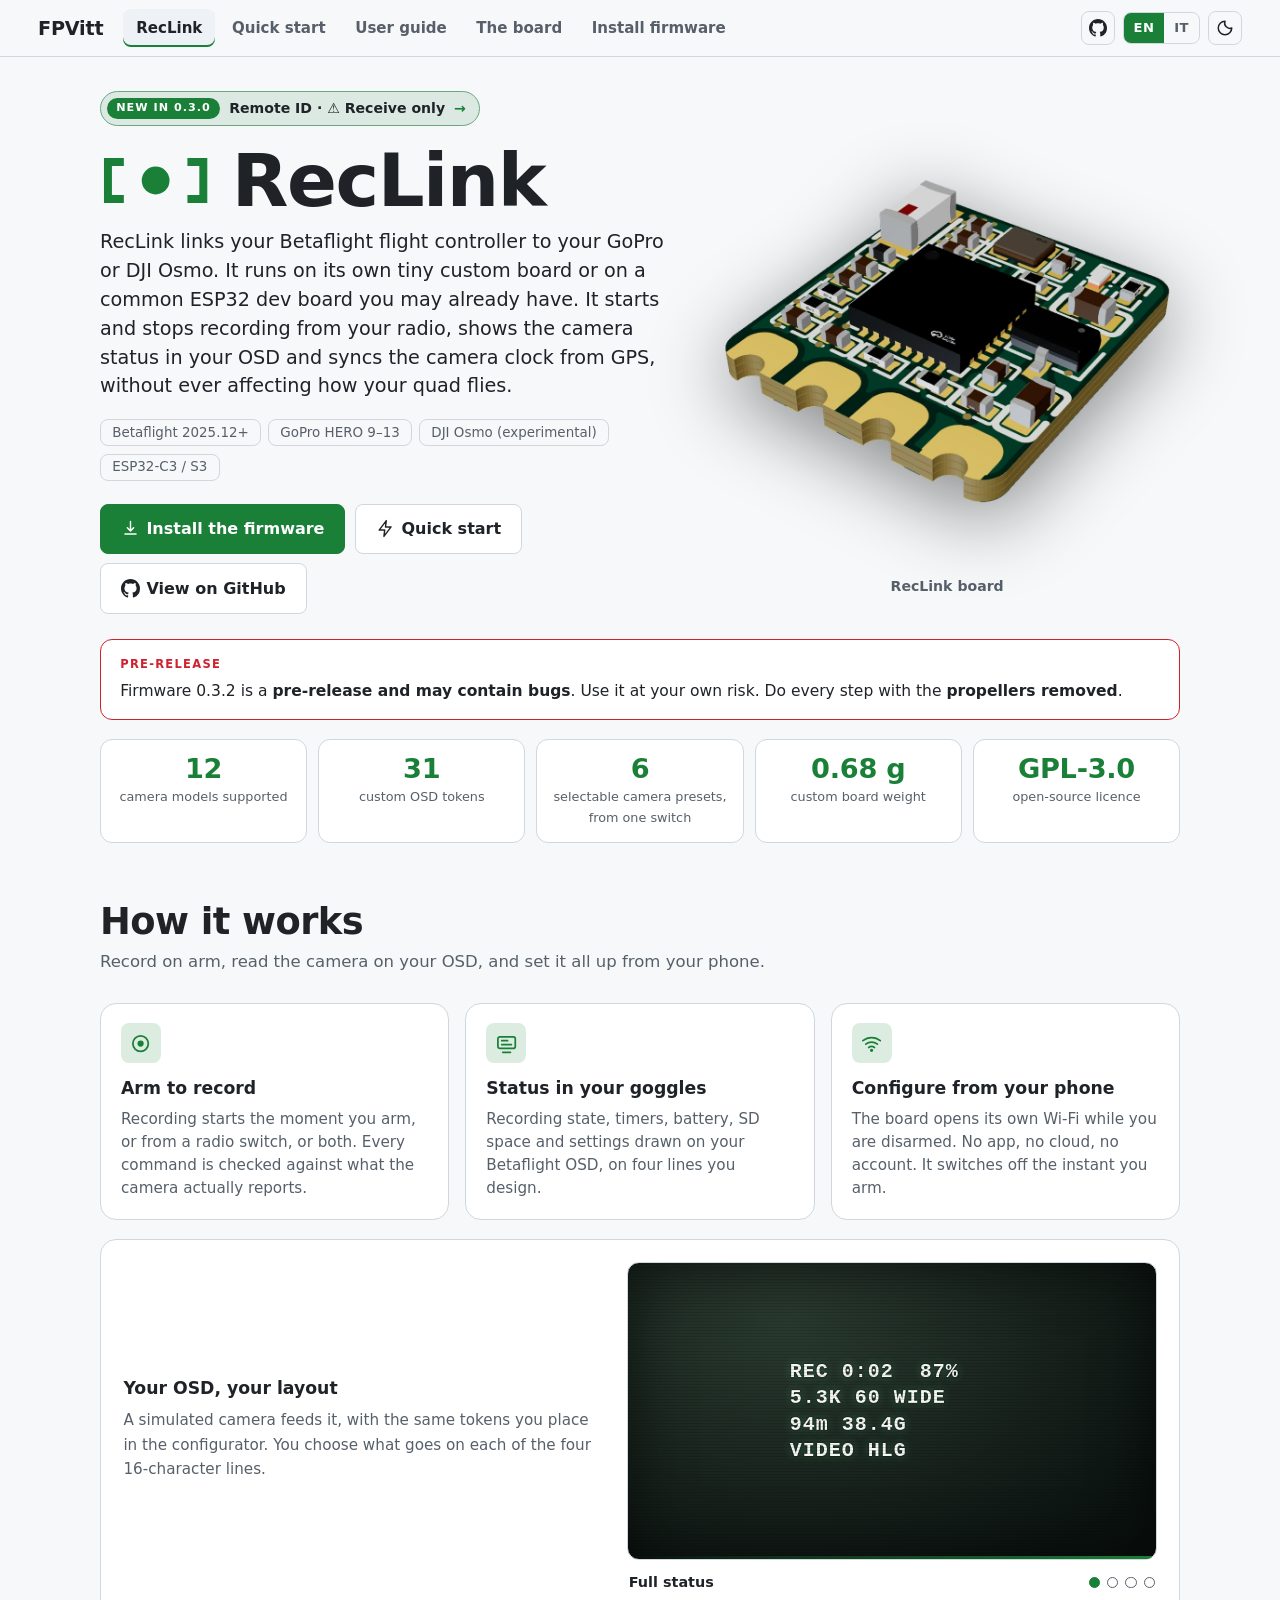
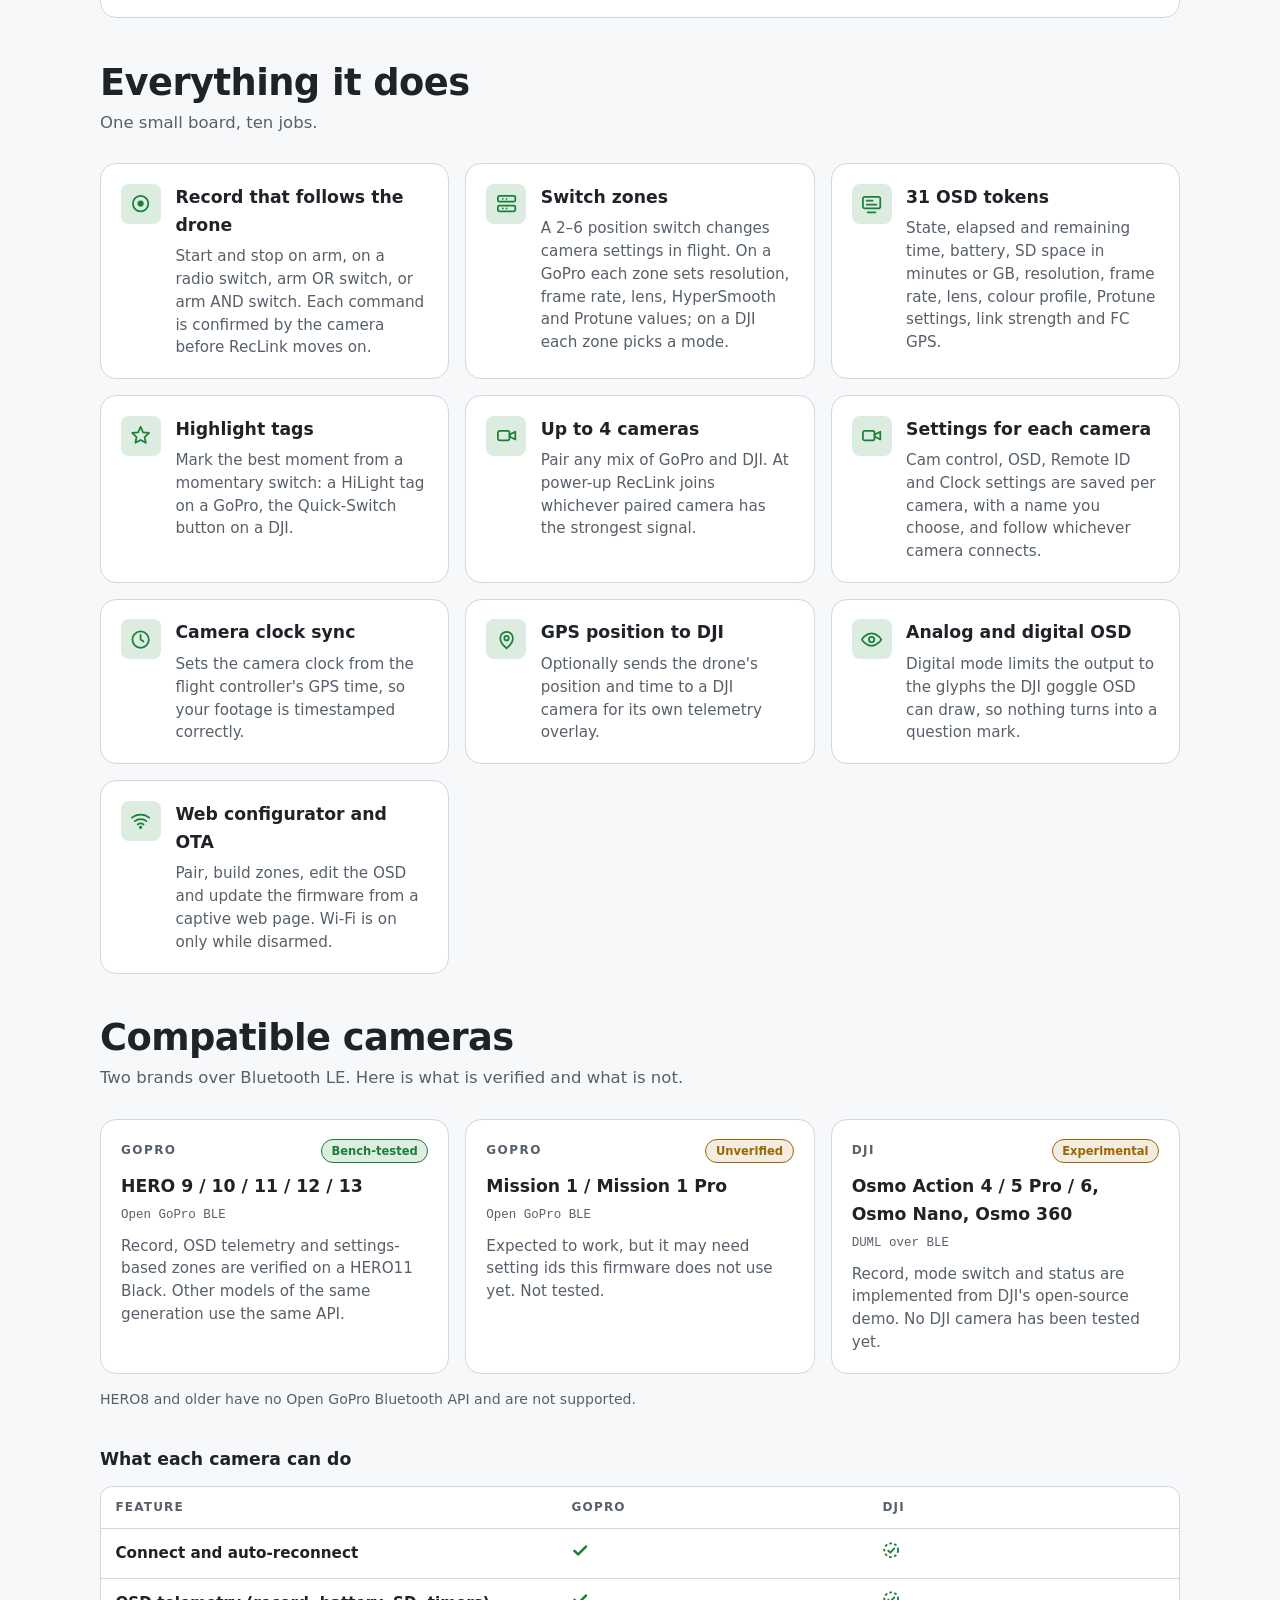
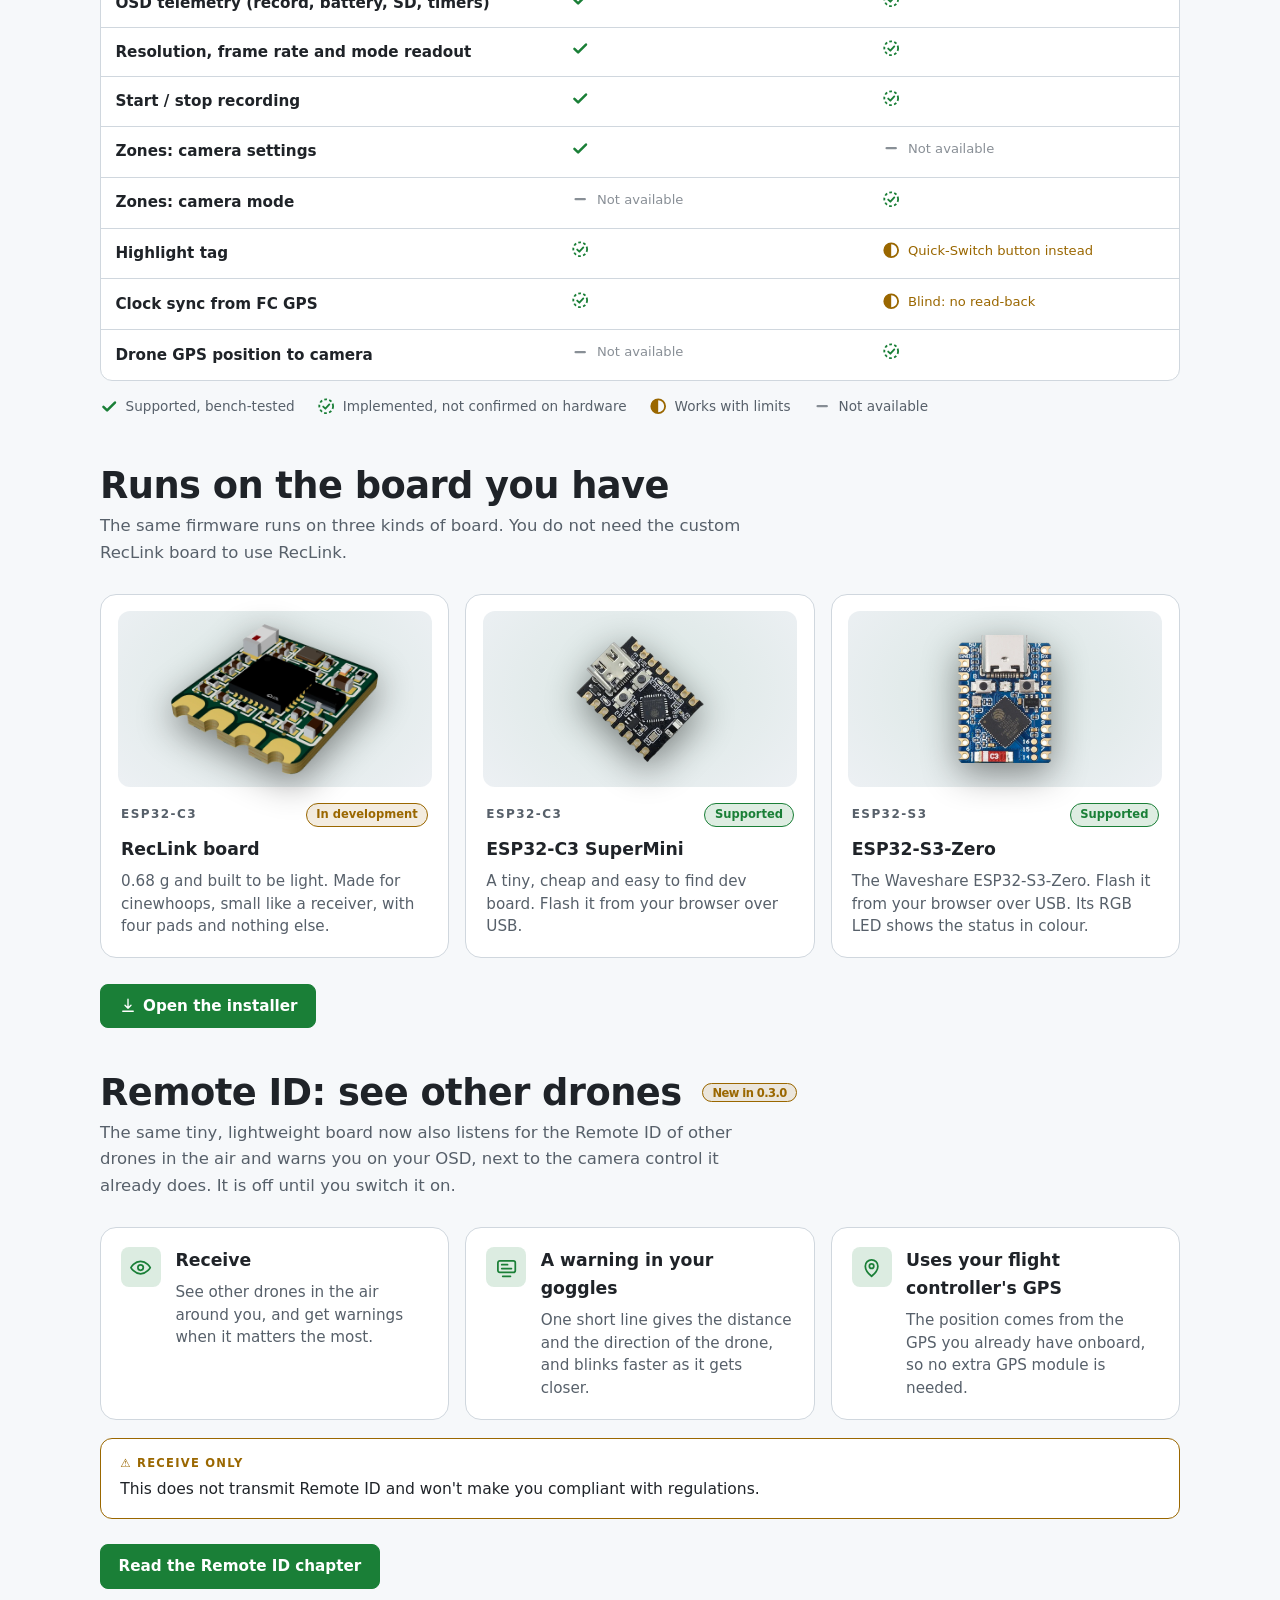
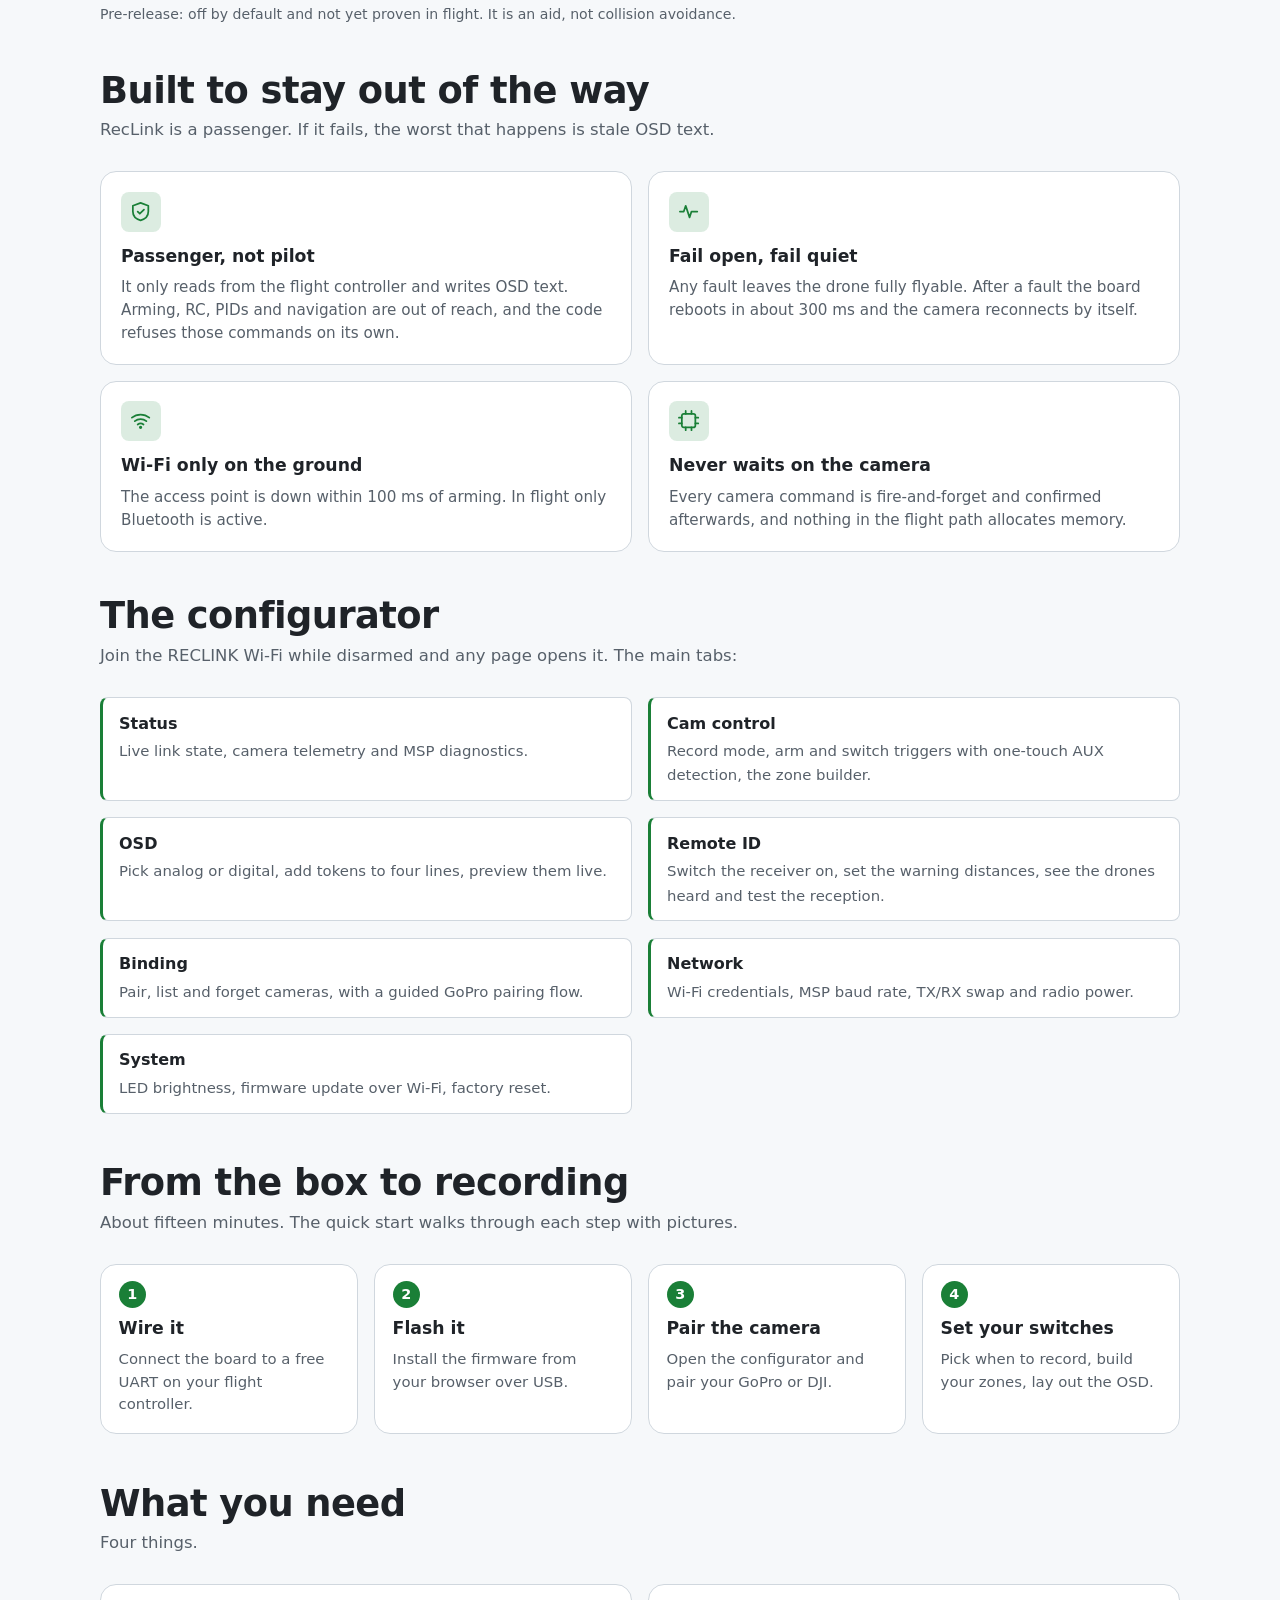
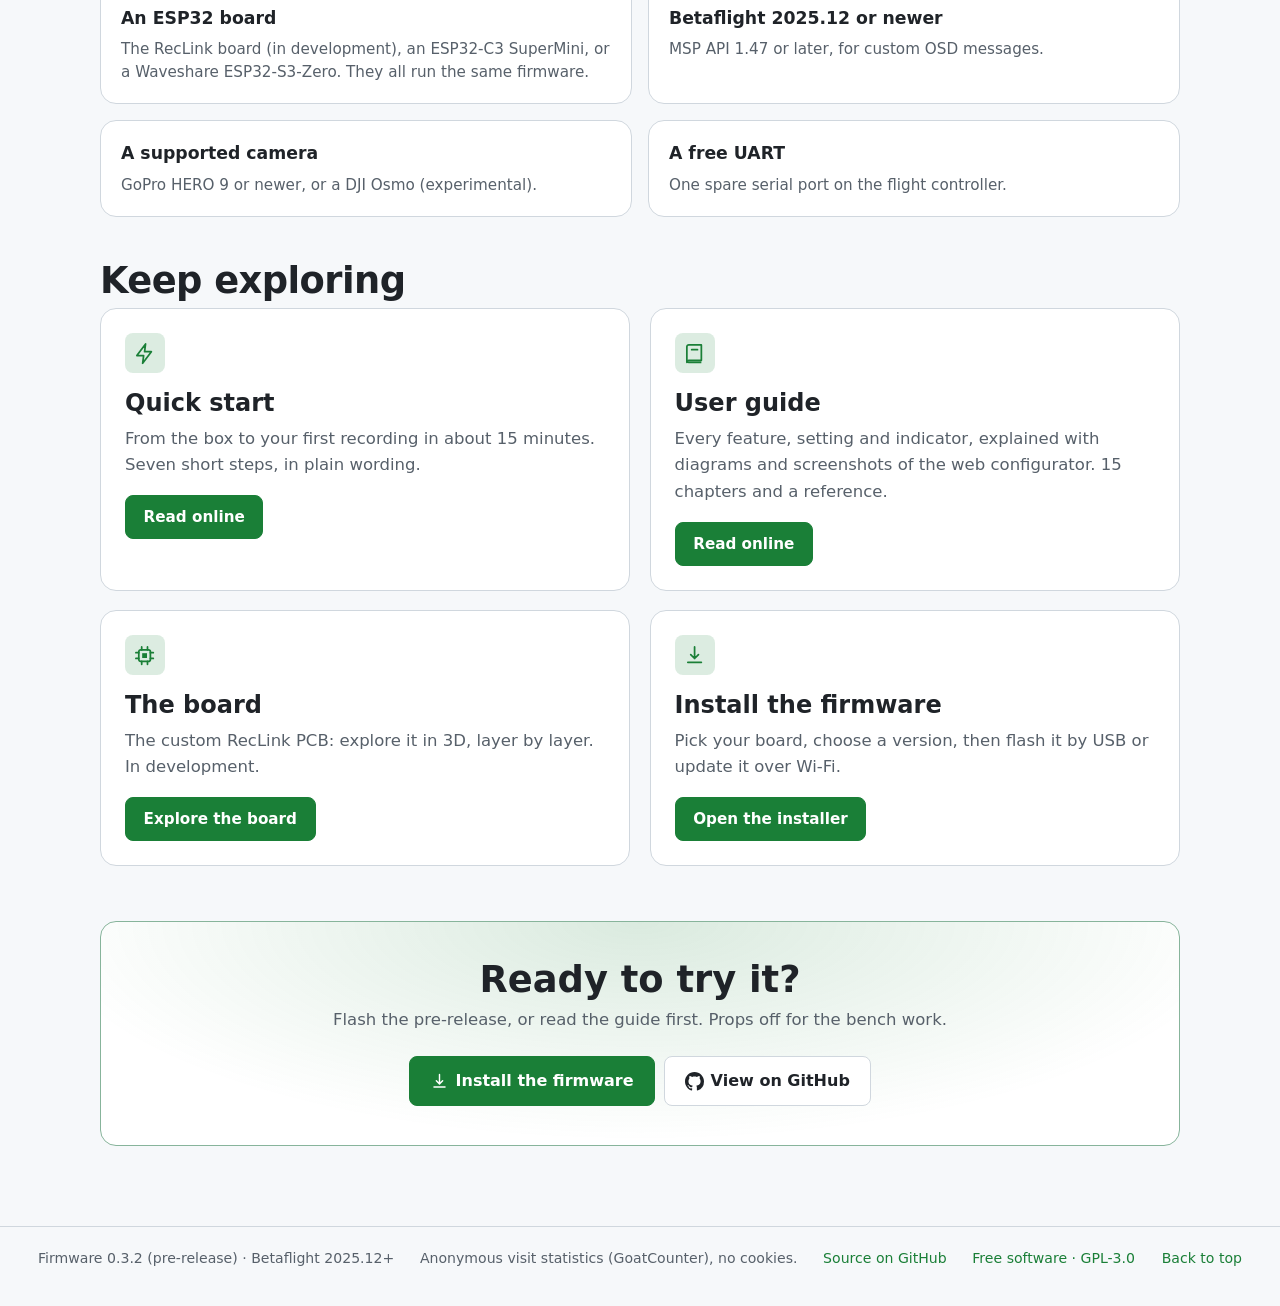
==== commit 66c8dec2: "Site for firmware 0.3.2: multi-camera reconnect fixes, Osmo Action 6 improvements, DJI zone Apply bu" ====
--- a/RecLink/en/index.html
+++ b/RecLink/en/index.html
@@ -19,7 +19,7 @@
 <meta property="og:locale" content="en_US"><meta property="og:locale:alternate" content="it_IT">
 <meta property="og:image" content="https://fpvitt.github.io/RecLink/assets/og.png"><meta property="og:image:width" content="1200"><meta property="og:image:height" content="630">
 <meta name="twitter:card" content="summary_large_image"><meta name="twitter:title" content="RecLink guides · RecLink"><meta name="twitter:description" content="RecLink links your Betaflight flight controller to your GoPro or DJI Osmo. It runs on its own tiny custom board or on a common ESP32 dev board you may already have. It starts and stops recording from your radio, shows the camera status in your OSD and syncs the camera clock from GPS, without ever affecting how your quad flies."><meta name="twitter:image" content="https://fpvitt.github.io/RecLink/assets/og.png">
-<script type="application/ld+json">{"@context": "https://schema.org", "@type": "SoftwareApplication", "name": "RecLink", "applicationCategory": "DeveloperApplication", "operatingSystem": "ESP32 (ESP-IDF)", "softwareVersion": "0.3.1", "description": "RecLink links your Betaflight flight controller to your GoPro or DJI Osmo. It runs on its own tiny custom board or on a common ESP32 dev board you may already have. It starts and stops recording from your radio, shows the camera status in your OSD and syncs the camera clock from GPS, without ever affecting how your quad flies.", "url": "https://fpvitt.github.io/RecLink/en/", "image": "https://fpvitt.github.io/RecLink/assets/og.png", "downloadUrl": "https://github.com/FPVitt/RecLink/releases", "codeRepository": "https://github.com/FPVitt/RecLink", "license": "https://github.com/FPVitt/RecLink", "offers": {"@type": "Offer", "price": "0", "priceCurrency": "EUR"}}</script>
+<script type="application/ld+json">{"@context": "https://schema.org", "@type": "SoftwareApplication", "name": "RecLink", "applicationCategory": "DeveloperApplication", "operatingSystem": "ESP32 (ESP-IDF)", "softwareVersion": "0.3.2", "description": "RecLink links your Betaflight flight controller to your GoPro or DJI Osmo. It runs on its own tiny custom board or on a common ESP32 dev board you may already have. It starts and stops recording from your radio, shows the camera status in your OSD and syncs the camera clock from GPS, without ever affecting how your quad flies.", "url": "https://fpvitt.github.io/RecLink/en/", "image": "https://fpvitt.github.io/RecLink/assets/og.png", "downloadUrl": "https://github.com/FPVitt/RecLink/releases", "codeRepository": "https://github.com/FPVitt/RecLink", "license": "https://github.com/FPVitt/RecLink", "offers": {"@type": "Offer", "price": "0", "priceCurrency": "EUR"}}</script>
 <script>try{var t=localStorage.getItem('rl-theme');if(t)document.documentElement.dataset.theme=t}catch(e){}</script>
 <link rel="stylesheet" href="../assets/site.css">
 </head>
@@ -34,7 +34,7 @@
 <div class="layout">
 
 <main id="main" class="content">
-<div class="hero rl-hero"><div class="rl-hero-txt"><a class="soon-pill" href="#remote-id"><b>New in 0.3.0</b><span>Remote ID · ⚠︎ Receive only</span><i aria-hidden="true">→</i></a><h1 class="logo-h1"><svg class="mark" viewBox="0 0 168 80" aria-hidden="true"><path fill="currentColor" d="M6 6h30v12H18v44h18v12H6zM132 6h30v68h-30V62h18V18h-18z"/><circle fill="currentColor" cx="84" cy="40" r="21"/></svg>RecLink</h1><p class="sub">RecLink links your Betaflight flight controller to your GoPro or DJI Osmo. It runs on its own tiny custom board or on a common ESP32 dev board you may already have. It starts and stops recording from your radio, shows the camera status in your OSD and syncs the camera clock from GPS, without ever affecting how your quad flies.</p><div class="meta"><span>Betaflight 2025.12+</span><span>GoPro HERO 9–13</span><span>DJI Osmo (experimental)</span><span>ESP32-C3 / S3</span></div><p class="cta-row"><a class="btn lg" href="../flash/"><svg viewBox="0 0 24 24" aria-hidden="true"><path d="M12 3v12m0 0-4-4m4 4 4-4M5 19h14" fill="none" stroke="currentColor" stroke-width="1.8" stroke-linecap="round" stroke-linejoin="round"/></svg>Install the firmware</a><a class="btn lg alt" href="quick-start.html"><svg viewBox="0 0 24 24" aria-hidden="true"><path d="M13 2 4 14h7l-1 8 9-12h-7z" fill="none" stroke="currentColor" stroke-width="1.8" stroke-linejoin="round"/></svg>Quick start</a><a class="btn lg alt" href="https://github.com/FPVitt/RecLink" target="_blank" rel="noopener"><svg viewBox="0 0 16 16" aria-hidden="true" fill="currentColor"><path d="M8 0C3.58 0 0 3.58 0 8c0 3.54 2.29 6.53 5.47 7.59.4.07.55-.17.55-.38 0-.19-.01-.82-.01-1.49-2.01.37-2.53-.49-2.69-.94-.09-.23-.48-.94-.82-1.13-.28-.15-.68-.52-.01-.53.63-.01 1.08.58 1.23.82.72 1.21 1.87.87 2.33.66.07-.52.28-.87.51-1.07-1.78-.2-3.64-.89-3.64-3.95 0-.87.31-1.59.82-2.15-.08-.2-.36-1.02.08-2.12 0 0 .67-.21 2.2.82.64-.18 1.32-.27 2-.27s1.36.09 2 .27c1.53-1.04 2.2-.82 2.2-.82.44 1.1.16 1.92.08 2.12.51.56.82 1.27.82 2.15 0 3.07-1.87 3.75-3.65 3.95.29.25.54.73.54 1.48 0 1.07-.01 1.93-.01 2.2 0 .21.15.46.55.38A8.01 8.01 0 0 0 16 8c0-4.42-3.58-8-8-8z"/></svg>View on GitHub</a></p></div><div class="rl-hero-img"><div class="hero-stack"><figure class="hs" style="--i:0"><img src="../assets/board/board-iso.webp" alt="RecLink board" width="640" height="640" loading="eager" decoding="async"><figcaption>RecLink board</figcaption></figure><figure class="hs" style="--i:1"><img src="../assets/board/hero-supermini.webp" alt="ESP32-C3 SuperMini" width="640" height="640" loading="lazy" decoding="async"><figcaption>ESP32-C3 SuperMini</figcaption></figure><figure class="hs" style="--i:2"><img src="../assets/board/hero-s3zero.webp" alt="ESP32-S3-Zero" width="640" height="640" loading="lazy" decoding="async"><figcaption>ESP32-S3-Zero</figcaption></figure></div></div></div><div class="callout danger"><span class="tag">Pre-release</span><p>Firmware 0.3.1 is a <b>pre-release and may contain bugs</b>. Use it at your own risk. Do every step with the <b>propellers removed</b>.</p></div><ul class="rl-stats"><li><b>12</b><span>camera models supported</span></li><li><b>31</b><span>custom OSD tokens</span></li><li><b>6</b><span>selectable camera presets, from one switch</span></li><li><b>0.68 g</b><span>custom board weight</span></li><li><b>GPL-3.0</b><span>open-source licence</span></li></ul><section class="rl-sec" id="action"><h2 class="sec">How it works</h2><p class="sec-s">Record on arm, read the camera on your OSD, and set it all up from your phone.</p><div class="acts"><article class="act"><span class="ico"><svg viewBox="0 0 24 24" aria-hidden="true" fill="none" stroke="currentColor" stroke-width="1.8" stroke-linecap="round" stroke-linejoin="round"><circle cx="12" cy="12" r="8"/><circle cx="12" cy="12" r="3.2" fill="currentColor" stroke="none"/></svg></span><h3>Arm to record</h3><p>Recording starts the moment you arm, or from a radio switch, or both. Every command is checked against what the camera actually reports.</p></article><article class="act"><span class="ico"><svg viewBox="0 0 24 24" aria-hidden="true" fill="none" stroke="currentColor" stroke-width="1.8" stroke-linecap="round" stroke-linejoin="round"><rect x="3" y="5" width="18" height="12" rx="2"/><path d="M7 9h6M7 13h10M8 21h8"/></svg></span><h3>Status in your goggles</h3><p>Recording state, timers, battery, SD space and settings drawn on your Betaflight OSD, on four lines you design.</p></article><article class="act"><span class="ico"><svg viewBox="0 0 24 24" aria-hidden="true" fill="none" stroke="currentColor" stroke-width="1.8" stroke-linecap="round" stroke-linejoin="round"><path d="M3 9a14 14 0 0 1 18 0M6 12.5a9.5 9.5 0 0 1 12 0M9 16a5 5 0 0 1 6 0"/><circle cx="12" cy="19" r=".8" fill="currentColor"/></svg></span><h3>Configure from your phone</h3><p>The board opens its own Wi-Fi while you are disarmed. No app, no cloud, no account. It switches off the instant you arm.</p></article></div><div class="osd-demo"><div class="osd-cap"><h3>Your OSD, your layout</h3><p>A simulated camera feeds it, with the same tokens you place in the configurator. You choose what goes on each of the four 16-character lines.</p></div><div class="osd-wrap"><div class="osd-screen" role="img" aria-label="A simulated camera feeds it, with the same tokens you place in the configurator. You choose what goes on each of the four 16-character lines." data-sets="[[&quot;%st %et  %bt&quot;, &quot;%rs %fp %ln&quot;, &quot;%sd %sg&quot;, &quot;%md %pr&quot;], [&quot;&quot;, &quot;%st %et&quot;, &quot;&quot;, &quot;&quot;], [&quot;%st %et&quot;, &quot;SD %sd left&quot;, &quot;%sg FREE&quot;, &quot;BAT %bt&quot;], [&quot;%rs %fp %ln&quot;, &quot;%pr %bd %ar&quot;, &quot;%cr dBm  %bt&quot;, &quot;%st %et&quot;]]" data-labels="[&quot;Full status&quot;, &quot;Minimal&quot;, &quot;Card and battery&quot;, &quot;Camera settings&quot;]"><div class="osd-lines"><span>REC 0:00  87%</span><span>5.3K 60 WIDE</span><span>94m 38.4G</span><span>VIDEO HLG</span></div><i class="osd-prog" aria-hidden="true"></i></div><div class="osd-bar"><span class="osd-label">Full status</span><span class="osd-dots"><button type="button" class="osd-dot on" aria-label="Full status" data-i="0"></button><button type="button" class="osd-dot" aria-label="Minimal" data-i="1"></button><button type="button" class="osd-dot" aria-label="Card and battery" data-i="2"></button><button type="button" class="osd-dot" aria-label="Camera settings" data-i="3"></button></span></div></div></div></section><section class="rl-sec" id="features"><h2 class="sec">Everything it does</h2><p class="sec-s">One small board, ten jobs.</p><div class="feats"><article class="feat"><span class="ico"><svg viewBox="0 0 24 24" aria-hidden="true" fill="none" stroke="currentColor" stroke-width="1.8" stroke-linecap="round" stroke-linejoin="round"><circle cx="12" cy="12" r="8"/><circle cx="12" cy="12" r="3.2" fill="currentColor" stroke="none"/></svg></span><div><h3>Record that follows the drone</h3><p>Start and stop on arm, on a radio switch, arm OR switch, or arm AND switch. Each command is confirmed by the camera before RecLink moves on.</p></div></article><article class="feat"><span class="ico"><svg viewBox="0 0 24 24" aria-hidden="true" fill="none" stroke="currentColor" stroke-width="1.8" stroke-linecap="round" stroke-linejoin="round"><rect x="3" y="4" width="18" height="6" rx="1.5"/><rect x="3" y="14" width="18" height="6" rx="1.5"/><path d="M8 7h.01M8 17h.01M12 7h.01M12 17h.01"/></svg></span><div><h3>Switch zones</h3><p>A 2–6 position switch changes camera settings in flight. On a GoPro each zone sets resolution, frame rate, lens, HyperSmooth and Protune values; on a DJI each zone picks a mode.</p></div></article><article class="feat"><span class="ico"><svg viewBox="0 0 24 24" aria-hidden="true" fill="none" stroke="currentColor" stroke-width="1.8" stroke-linecap="round" stroke-linejoin="round"><rect x="3" y="5" width="18" height="12" rx="2"/><path d="M7 9h6M7 13h10M8 21h8"/></svg></span><div><h3>31 OSD tokens</h3><p>State, elapsed and remaining time, battery, SD space in minutes or GB, resolution, frame rate, lens, colour profile, Protune settings, link strength and FC GPS.</p></div></article><article class="feat"><span class="ico"><svg viewBox="0 0 24 24" aria-hidden="true" fill="none" stroke="currentColor" stroke-width="1.8" stroke-linecap="round" stroke-linejoin="round"><path d="M12 3l2.6 5.6 6.1.7-4.5 4.2 1.2 6L12 16.5 6.6 19.5l1.2-6L3.3 9.3l6.1-.7z"/></svg></span><div><h3>Highlight tags</h3><p>Mark the best moment from a momentary switch: a HiLight tag on a GoPro, the Quick-Switch button on a DJI.</p></div></article><article class="feat"><span class="ico"><svg viewBox="0 0 24 24" aria-hidden="true" fill="none" stroke="currentColor" stroke-width="1.8" stroke-linecap="round" stroke-linejoin="round"><rect x="3" y="7" width="12" height="10" rx="2"/><path d="M15 11l6-3v8l-6-3"/></svg></span><div><h3>Up to 4 cameras</h3><p>Pair any mix of GoPro and DJI. At power-up RecLink joins whichever paired camera has the strongest signal.</p></div></article><article class="feat"><span class="ico"><svg viewBox="0 0 24 24" aria-hidden="true" fill="none" stroke="currentColor" stroke-width="1.8" stroke-linecap="round" stroke-linejoin="round"><rect x="3" y="7" width="12" height="10" rx="2"/><path d="M15 11l6-3v8l-6-3"/></svg></span><div><h3>Settings for each camera</h3><p>Cam control, OSD, Remote ID and Clock settings are saved per camera, with a name you choose, and follow whichever camera connects.</p></div></article><article class="feat"><span class="ico"><svg viewBox="0 0 24 24" aria-hidden="true" fill="none" stroke="currentColor" stroke-width="1.8" stroke-linecap="round" stroke-linejoin="round"><circle cx="12" cy="12" r="8.5"/><path d="M12 7v5l3 2"/></svg></span><div><h3>Camera clock sync</h3><p>Sets the camera clock from the flight controller&#x27;s GPS time, so your footage is timestamped correctly.</p></div></article><article class="feat"><span class="ico"><svg viewBox="0 0 24 24" aria-hidden="true" fill="none" stroke="currentColor" stroke-width="1.8" stroke-linecap="round" stroke-linejoin="round"><path d="M12 21s-6.5-5.4-6.5-10.5a6.5 6.5 0 0 1 13 0C18.5 15.6 12 21 12 21z"/><circle cx="12" cy="10.5" r="2.3"/></svg></span><div><h3>GPS position to DJI</h3><p>Optionally sends the drone&#x27;s position and time to a DJI camera for its own telemetry overlay.</p></div></article><article class="feat"><span class="ico"><svg viewBox="0 0 24 24" aria-hidden="true" fill="none" stroke="currentColor" stroke-width="1.8" stroke-linecap="round" stroke-linejoin="round"><path d="M2 12s3.6-6.5 10-6.5S22 12 22 12s-3.6 6.5-10 6.5S2 12 2 12z"/><circle cx="12" cy="12" r="2.8"/></svg></span><div><h3>Analog and digital OSD</h3><p>Digital mode limits the output to the glyphs the DJI goggle OSD can draw, so nothing turns into a question mark.</p></div></article><article class="feat"><span class="ico"><svg viewBox="0 0 24 24" aria-hidden="true" fill="none" stroke="currentColor" stroke-width="1.8" stroke-linecap="round" stroke-linejoin="round"><path d="M3 9a14 14 0 0 1 18 0M6 12.5a9.5 9.5 0 0 1 12 0M9 16a5 5 0 0 1 6 0"/><circle cx="12" cy="19" r=".8" fill="currentColor"/></svg></span><div><h3>Web configurator and OTA</h3><p>Pair, build zones, edit the OSD and update the firmware from a captive web page. Wi-Fi is on only while disarmed.</p></div></article></div></section><section class="rl-sec" id="cameras"><h2 class="sec">Compatible cameras</h2><p class="sec-s">Two brands over Bluetooth LE. Here is what is verified and what is not.</p><div class="cams"><article class="cam"><div class="cam-top"><span class="brand-t">GoPro</span><span class="badge good">Bench-tested</span></div><h3>HERO 9 / 10 / 11 / 12 / 13</h3><p class="proto">Open GoPro BLE</p><p>Record, OSD telemetry and settings-based zones are verified on a HERO11 Black. Other models of the same generation use the same API.</p></article><article class="cam"><div class="cam-top"><span class="brand-t">GoPro</span><span class="badge warn">Unverified</span></div><h3>Mission 1 / Mission 1 Pro</h3><p class="proto">Open GoPro BLE</p><p>Expected to work, but it may need setting ids this firmware does not use yet. Not tested.</p></article><article class="cam"><div class="cam-top"><span class="brand-t">DJI</span><span class="badge warn">Experimental</span></div><h3>Osmo Action 4 / 5 Pro / 6, Osmo Nano, Osmo 360</h3><p class="proto">DUML over BLE</p><p>Record, mode switch and status are implemented from DJI&#x27;s open-source demo. No DJI camera has been tested yet.</p></article></div><p class="fine">HERO8 and older have no Open GoPro Bluetooth API and are not supported.</p><h3 class="mx-h">What each camera can do</h3><div class="mx-wrap"><table class="mx"><thead><tr><th>Feature</th><th>GoPro</th><th>DJI</th></tr></thead><tbody><tr><th scope="row">Connect and auto-reconnect</th><td><span class="cm ok" title=""><svg viewBox="0 0 16 16" aria-hidden="true"><path d="M3 8.5l3.2 3.2L13 4.8" fill="none" stroke="currentColor" stroke-width="2.2" stroke-linecap="round" stroke-linejoin="round"/></svg><i></i></span></td><td><span class="cm un" title=""><svg viewBox="0 0 16 16" aria-hidden="true"><circle cx="8" cy="8" r="6" fill="none" stroke="currentColor" stroke-width="1.6" stroke-dasharray="2.4 2"/><path d="M5.4 8.3l1.9 1.9 3.4-3.7" fill="none" stroke="currentColor" stroke-width="1.6" stroke-linecap="round" stroke-linejoin="round"/></svg><i></i></span></td></tr><tr><th scope="row">OSD telemetry (record, battery, SD, timers)</th><td><span class="cm ok" title=""><svg viewBox="0 0 16 16" aria-hidden="true"><path d="M3 8.5l3.2 3.2L13 4.8" fill="none" stroke="currentColor" stroke-width="2.2" stroke-linecap="round" stroke-linejoin="round"/></svg><i></i></span></td><td><span class="cm un" title=""><svg viewBox="0 0 16 16" aria-hidden="true"><circle cx="8" cy="8" r="6" fill="none" stroke="currentColor" stroke-width="1.6" stroke-dasharray="2.4 2"/><path d="M5.4 8.3l1.9 1.9 3.4-3.7" fill="none" stroke="currentColor" stroke-width="1.6" stroke-linecap="round" stroke-linejoin="round"/></svg><i></i></span></td></tr><tr><th scope="row">Resolution, frame rate and mode readout</th><td><span class="cm ok" title=""><svg viewBox="0 0 16 16" aria-hidden="true"><path d="M3 8.5l3.2 3.2L13 4.8" fill="none" stroke="currentColor" stroke-width="2.2" stroke-linecap="round" stroke-linejoin="round"/></svg><i></i></span></td><td><span class="cm un" title=""><svg viewBox="0 0 16 16" aria-hidden="true"><circle cx="8" cy="8" r="6" fill="none" stroke="currentColor" stroke-width="1.6" stroke-dasharray="2.4 2"/><path d="M5.4 8.3l1.9 1.9 3.4-3.7" fill="none" stroke="currentColor" stroke-width="1.6" stroke-linecap="round" stroke-linejoin="round"/></svg><i></i></span></td></tr><tr><th scope="row">Start / stop recording</th><td><span class="cm ok" title=""><svg viewBox="0 0 16 16" aria-hidden="true"><path d="M3 8.5l3.2 3.2L13 4.8" fill="none" stroke="currentColor" stroke-width="2.2" stroke-linecap="round" stroke-linejoin="round"/></svg><i></i></span></td><td><span class="cm un" title=""><svg viewBox="0 0 16 16" aria-hidden="true"><circle cx="8" cy="8" r="6" fill="none" stroke="currentColor" stroke-width="1.6" stroke-dasharray="2.4 2"/><path d="M5.4 8.3l1.9 1.9 3.4-3.7" fill="none" stroke="currentColor" stroke-width="1.6" stroke-linecap="round" stroke-linejoin="round"/></svg><i></i></span></td></tr><tr><th scope="row">Zones: camera settings</th><td><span class="cm ok" title=""><svg viewBox="0 0 16 16" aria-hidden="true"><path d="M3 8.5l3.2 3.2L13 4.8" fill="none" stroke="currentColor" stroke-width="2.2" stroke-linecap="round" stroke-linejoin="round"/></svg><i></i></span></td><td><span class="cm no" title="Not available"><svg viewBox="0 0 16 16" aria-hidden="true"><path d="M4 8h8" stroke="currentColor" stroke-width="2" stroke-linecap="round"/></svg><i>Not available</i></span></td></tr><tr><th scope="row">Zones: camera mode</th><td><span class="cm no" title="Not available"><svg viewBox="0 0 16 16" aria-hidden="true"><path d="M4 8h8" stroke="currentColor" stroke-width="2" stroke-linecap="round"/></svg><i>Not available</i></span></td><td><span class="cm un" title=""><svg viewBox="0 0 16 16" aria-hidden="true"><circle cx="8" cy="8" r="6" fill="none" stroke="currentColor" stroke-width="1.6" stroke-dasharray="2.4 2"/><path d="M5.4 8.3l1.9 1.9 3.4-3.7" fill="none" stroke="currentColor" stroke-width="1.6" stroke-linecap="round" stroke-linejoin="round"/></svg><i></i></span></td></tr><tr><th scope="row">Highlight tag</th><td><span class="cm un" title=""><svg viewBox="0 0 16 16" aria-hidden="true"><circle cx="8" cy="8" r="6" fill="none" stroke="currentColor" stroke-width="1.6" stroke-dasharray="2.4 2"/><path d="M5.4 8.3l1.9 1.9 3.4-3.7" fill="none" stroke="currentColor" stroke-width="1.6" stroke-linecap="round" stroke-linejoin="round"/></svg><i></i></span></td><td><span class="cm pa" title="Quick-Switch button instead"><svg viewBox="0 0 16 16" aria-hidden="true"><circle cx="8" cy="8" r="6" fill="none" stroke="currentColor" stroke-width="1.6"/><path d="M8 2a6 6 0 0 0 0 12z" fill="currentColor"/></svg><i>Quick-Switch button instead</i></span></td></tr><tr><th scope="row">Clock sync from FC GPS</th><td><span class="cm un" title=""><svg viewBox="0 0 16 16" aria-hidden="true"><circle cx="8" cy="8" r="6" fill="none" stroke="currentColor" stroke-width="1.6" stroke-dasharray="2.4 2"/><path d="M5.4 8.3l1.9 1.9 3.4-3.7" fill="none" stroke="currentColor" stroke-width="1.6" stroke-linecap="round" stroke-linejoin="round"/></svg><i></i></span></td><td><span class="cm pa" title="Blind: no read-back"><svg viewBox="0 0 16 16" aria-hidden="true"><circle cx="8" cy="8" r="6" fill="none" stroke="currentColor" stroke-width="1.6"/><path d="M8 2a6 6 0 0 0 0 12z" fill="currentColor"/></svg><i>Blind: no read-back</i></span></td></tr><tr><th scope="row">Drone GPS position to camera</th><td><span class="cm no" title="Not available"><svg viewBox="0 0 16 16" aria-hidden="true"><path d="M4 8h8" stroke="currentColor" stroke-width="2" stroke-linecap="round"/></svg><i>Not available</i></span></td><td><span class="cm un" title=""><svg viewBox="0 0 16 16" aria-hidden="true"><circle cx="8" cy="8" r="6" fill="none" stroke="currentColor" stroke-width="1.6" stroke-dasharray="2.4 2"/><path d="M5.4 8.3l1.9 1.9 3.4-3.7" fill="none" stroke="currentColor" stroke-width="1.6" stroke-linecap="round" stroke-linejoin="round"/></svg><i></i></span></td></tr></tbody></table></div><ul class="mx-leg"><li><span class="cm ok" title=""><svg viewBox="0 0 16 16" aria-hidden="true"><path d="M3 8.5l3.2 3.2L13 4.8" fill="none" stroke="currentColor" stroke-width="2.2" stroke-linecap="round" stroke-linejoin="round"/></svg><i></i></span><span>Supported, bench-tested</span></li><li><span class="cm un" title=""><svg viewBox="0 0 16 16" aria-hidden="true"><circle cx="8" cy="8" r="6" fill="none" stroke="currentColor" stroke-width="1.6" stroke-dasharray="2.4 2"/><path d="M5.4 8.3l1.9 1.9 3.4-3.7" fill="none" stroke="currentColor" stroke-width="1.6" stroke-linecap="round" stroke-linejoin="round"/></svg><i></i></span><span>Implemented, not confirmed on hardware</span></li><li><span class="cm pa" title=""><svg viewBox="0 0 16 16" aria-hidden="true"><circle cx="8" cy="8" r="6" fill="none" stroke="currentColor" stroke-width="1.6"/><path d="M8 2a6 6 0 0 0 0 12z" fill="currentColor"/></svg><i></i></span><span>Works with limits</span></li><li><span class="cm no" title=""><svg viewBox="0 0 16 16" aria-hidden="true"><path d="M4 8h8" stroke="currentColor" stroke-width="2" stroke-linecap="round"/></svg><i></i></span><span>Not available</span></li></ul></section><section class="rl-sec" id="boards"><h2 class="sec">Runs on the board you have</h2><p class="sec-s">The same firmware runs on three kinds of board. You do not need the custom RecLink board to use RecLink.</p><div class="cams brds"><article class="cam"><div class="cam-img"><img src="../assets/board/board-iso.webp" alt="RecLink board" width="640" height="640" loading="lazy" decoding="async"></div><div class="cam-top"><span class="brand-t">ESP32-C3</span><span class="badge warn">In development</span></div><h3>RecLink board</h3><p>0.68 g and built to be light. Made for cinewhoops, small like a receiver, with four pads and nothing else.</p></article><article class="cam"><div class="cam-img"><img src="../assets/board/hero-supermini.webp" alt="ESP32-C3 SuperMini" width="640" height="640" loading="lazy" decoding="async"></div><div class="cam-top"><span class="brand-t">ESP32-C3</span><span class="badge good">Supported</span></div><h3>ESP32-C3 SuperMini</h3><p>A tiny, cheap and easy to find dev board. Flash it from your browser over USB.</p></article><article class="cam"><div class="cam-img"><img src="../assets/board/hero-s3zero.webp" alt="ESP32-S3-Zero" width="640" height="640" loading="lazy" decoding="async"></div><div class="cam-top"><span class="brand-t">ESP32-S3</span><span class="badge good">Supported</span></div><h3>ESP32-S3-Zero</h3><p>The Waveshare ESP32-S3-Zero. Flash it from your browser over USB. Its RGB LED shows the status in colour.</p></article></div><p class="cta-row"><a class="btn" href="../flash/"><svg viewBox="0 0 24 24" aria-hidden="true"><path d="M12 3v12m0 0-4-4m4 4 4-4M5 19h14" fill="none" stroke="currentColor" stroke-width="1.8" stroke-linecap="round" stroke-linejoin="round"/></svg>Open the installer</a></p></section><section class="rl-sec" id="remote-id"><h2 class="sec">Remote ID: see other drones <span class="badge warn">New in 0.3.0</span></h2><p class="sec-s">The same tiny, lightweight board now also listens for the Remote ID of other drones in the air and warns you on your OSD, next to the camera control it already does. It is off until you switch it on.</p><div class="feats"><article class="feat"><span class="ico"><svg viewBox="0 0 24 24" aria-hidden="true" fill="none" stroke="currentColor" stroke-width="1.8" stroke-linecap="round" stroke-linejoin="round"><path d="M2 12s3.6-6.5 10-6.5S22 12 22 12s-3.6 6.5-10 6.5S2 12 2 12z"/><circle cx="12" cy="12" r="2.8"/></svg></span><div><h3>Receive</h3><p>See other drones in the air around you, and get warnings when it matters the most.</p></div></article><article class="feat"><span class="ico"><svg viewBox="0 0 24 24" aria-hidden="true" fill="none" stroke="currentColor" stroke-width="1.8" stroke-linecap="round" stroke-linejoin="round"><rect x="3" y="5" width="18" height="12" rx="2"/><path d="M7 9h6M7 13h10M8 21h8"/></svg></span><div><h3>A warning in your goggles</h3><p>One short line gives the distance and the direction of the drone, and blinks faster as it gets closer.</p></div></article><article class="feat"><span class="ico"><svg viewBox="0 0 24 24" aria-hidden="true" fill="none" stroke="currentColor" stroke-width="1.8" stroke-linecap="round" stroke-linejoin="round"><path d="M12 21s-6.5-5.4-6.5-10.5a6.5 6.5 0 0 1 13 0C18.5 15.6 12 21 12 21z"/><circle cx="12" cy="10.5" r="2.3"/></svg></span><div><h3>Uses your flight controller&#x27;s GPS</h3><p>The position comes from the GPS you already have onboard, so no extra GPS module is needed.</p></div></article></div><div class="callout warn"><span class="tag">⚠︎ Receive only</span><p>This does not transmit Remote ID and won't make you compliant with regulations.</p></div><p class="cta-row"><a class="btn" href="user-guide.html#ch15">Read the Remote ID chapter</a></p><p class="fine">Pre-release: off by default and not yet proven in flight. It is an aid, not collision avoidance.</p></section><section class="rl-sec" id="safety"><h2 class="sec">Built to stay out of the way</h2><p class="sec-s">RecLink is a passenger. If it fails, the worst that happens is stale OSD text.</p><div class="safes"><article class="safe"><span class="ico"><svg viewBox="0 0 24 24" aria-hidden="true" fill="none" stroke="currentColor" stroke-width="1.8" stroke-linecap="round" stroke-linejoin="round"><path d="M12 3l8 3v6c0 4.5-3.2 7.8-8 9-4.8-1.2-8-4.5-8-9V6z"/><path d="M9 12l2.2 2.2L15.5 10"/></svg></span><h3>Passenger, not pilot</h3><p>It only reads from the flight controller and writes OSD text. Arming, RC, PIDs and navigation are out of reach, and the code refuses those commands on its own.</p></article><article class="safe"><span class="ico"><svg viewBox="0 0 24 24" aria-hidden="true" fill="none" stroke="currentColor" stroke-width="1.8" stroke-linecap="round" stroke-linejoin="round"><path d="M3 12h4l2-6 4 12 2-6h6"/></svg></span><h3>Fail open, fail quiet</h3><p>Any fault leaves the drone fully flyable. After a fault the board reboots in about 300 ms and the camera reconnects by itself.</p></article><article class="safe"><span class="ico"><svg viewBox="0 0 24 24" aria-hidden="true" fill="none" stroke="currentColor" stroke-width="1.8" stroke-linecap="round" stroke-linejoin="round"><path d="M3 9a14 14 0 0 1 18 0M6 12.5a9.5 9.5 0 0 1 12 0M9 16a5 5 0 0 1 6 0"/><circle cx="12" cy="19" r=".8" fill="currentColor"/></svg></span><h3>Wi-Fi only on the ground</h3><p>The access point is down within 100 ms of arming. In flight only Bluetooth is active.</p></article><article class="safe"><span class="ico"><svg viewBox="0 0 24 24" aria-hidden="true" fill="none" stroke="currentColor" stroke-width="1.8" stroke-linecap="round" stroke-linejoin="round"><rect x="5" y="5" width="14" height="14" rx="2"/><path d="M9 2v3M15 2v3M9 19v3M15 19v3M2 9h3M2 15h3M19 9h3M19 15h3"/></svg></span><h3>Never waits on the camera</h3><p>Every camera command is fire-and-forget and confirmed afterwards, and nothing in the flight path allocates memory.</p></article></div></section><section class="rl-sec" id="portal"><h2 class="sec">The configurator</h2><p class="sec-s">Join the RECLINK Wi-Fi while disarmed and any page opens it. The main tabs:</p><ul class="tabs-list"><li><b>Status</b><span>Live link state, camera telemetry and MSP diagnostics.</span></li><li><b>Cam control</b><span>Record mode, arm and switch triggers with one-touch AUX detection, the zone builder.</span></li><li><b>OSD</b><span>Pick analog or digital, add tokens to four lines, preview them live.</span></li><li><b>Remote ID</b><span>Switch the receiver on, set the warning distances, see the drones heard and test the reception.</span></li><li><b>Binding</b><span>Pair, list and forget cameras, with a guided GoPro pairing flow.</span></li><li><b>Network</b><span>Wi-Fi credentials, MSP baud rate, TX/RX swap and radio power.</span></li><li><b>System</b><span>LED brightness, firmware update over Wi-Fi, factory reset.</span></li></ul></section><section class="rl-sec" id="start"><h2 class="sec">From the box to recording</h2><p class="sec-s">About fifteen minutes. The quick start walks through each step with pictures.</p><ol class="go"><li><div><h3>Wire it</h3><p>Connect the board to a free UART on your flight controller.</p></div></li><li><div><h3>Flash it</h3><p>Install the firmware from your browser over USB.</p></div></li><li><div><h3>Pair the camera</h3><p>Open the configurator and pair your GoPro or DJI.</p></div></li><li><div><h3>Set your switches</h3><p>Pick when to record, build your zones, lay out the OSD.</p></div></li></ol></section><section class="rl-sec" id="need"><h2 class="sec">What you need</h2><p class="sec-s">Four things.</p><div class="needs"><article class="need"><h3>An ESP32 board</h3><p>The RecLink board (in development), an ESP32-C3 SuperMini, or a Waveshare ESP32-S3-Zero. They all run the same firmware.</p></article><article class="need"><h3>Betaflight 2025.12 or newer</h3><p>MSP API 1.47 or later, for custom OSD messages.</p></article><article class="need"><h3>A supported camera</h3><p>GoPro HERO 9 or newer, or a DJI Osmo (experimental).</p></article><article class="need"><h3>A free UART</h3><p>One spare serial port on the flight controller.</p></article></div></section><section class="rl-sec" id="more"><h2 class="sec">Keep exploring</h2><div class="cards"><article class="card"><span class="ico"><svg viewBox="0 0 24 24" aria-hidden="true"><path d="M13 2 4 14h7l-1 8 9-12h-7z" fill="none" stroke="currentColor" stroke-width="1.8" stroke-linejoin="round"/></svg></span><h2>Quick start</h2><p>From the box to your first recording in about 15 minutes. Seven short steps, in plain wording.</p><div class="actions"><a class="btn" href="quick-start.html">Read online</a></div></article><article class="card"><span class="ico"><svg viewBox="0 0 24 24" aria-hidden="true"><path d="M4 5a2 2 0 0 1 2-2h13v16H6a2 2 0 0 0-2 2zM4 19a2 2 0 0 0 2 2h13" fill="none" stroke="currentColor" stroke-width="1.8" stroke-linejoin="round"/><path d="M9 8h6" stroke="currentColor" stroke-width="1.8" stroke-linecap="round"/></svg></span><h2>User guide</h2><p>Every feature, setting and indicator, explained with diagrams and screenshots of the web configurator. 15 chapters and a reference.</p><div class="actions"><a class="btn" href="user-guide.html">Read online</a></div></article><article class="card" id="bd"><span class="ico"><svg viewBox="0 0 24 24" aria-hidden="true"><rect x="6" y="6" width="12" height="12" rx="2" fill="none" stroke="currentColor" stroke-width="1.8"/><rect x="9.5" y="9.5" width="5" height="5" fill="currentColor" stroke="none"/><path d="M9 3v3M15 3v3M9 18v3M15 18v3M3 9h3M3 15h3M18 9h3M18 15h3" stroke="currentColor" stroke-width="1.8" stroke-linecap="round"/></svg></span><h2>The board</h2><p>The custom RecLink PCB: explore it in 3D, layer by layer. In development.</p><div class="actions"><a class="btn" href="the-board.html">Explore the board</a></div></article><article class="card" id="fw"><span class="ico"><svg viewBox="0 0 24 24" aria-hidden="true"><path d="M12 3v12m0 0-4-4m4 4 4-4M5 19h14" fill="none" stroke="currentColor" stroke-width="1.8" stroke-linecap="round" stroke-linejoin="round"/></svg></span><h2>Install the firmware</h2><p>Pick your board, choose a version, then flash it by USB or update it over Wi-Fi.</p><div class="actions"><a class="btn" href="../flash/">Open the installer</a></div></article></div></section><section class="rl-end"><h2>Ready to try it?</h2><p>Flash the pre-release, or read the guide first. Props off for the bench work.</p><p class="cta-row center"><a class="btn lg" href="../flash/"><svg viewBox="0 0 24 24" aria-hidden="true"><path d="M12 3v12m0 0-4-4m4 4 4-4M5 19h14" fill="none" stroke="currentColor" stroke-width="1.8" stroke-linecap="round" stroke-linejoin="round"/></svg>Install the firmware</a><a class="btn lg alt" href="https://github.com/FPVitt/RecLink" target="_blank" rel="noopener"><svg viewBox="0 0 16 16" aria-hidden="true" fill="currentColor"><path d="M8 0C3.58 0 0 3.58 0 8c0 3.54 2.29 6.53 5.47 7.59.4.07.55-.17.55-.38 0-.19-.01-.82-.01-1.49-2.01.37-2.53-.49-2.69-.94-.09-.23-.48-.94-.82-1.13-.28-.15-.68-.52-.01-.53.63-.01 1.08.58 1.23.82.72 1.21 1.87.87 2.33.66.07-.52.28-.87.51-1.07-1.78-.2-3.64-.89-3.64-3.95 0-.87.31-1.59.82-2.15-.08-.2-.36-1.02.08-2.12 0 0 .67-.21 2.2.82.64-.18 1.32-.27 2-.27s1.36.09 2 .27c1.53-1.04 2.2-.82 2.2-.82.44 1.1.16 1.92.08 2.12.51.56.82 1.27.82 2.15 0 3.07-1.87 3.75-3.65 3.95.29.25.54.73.54 1.48 0 1.07-.01 1.93-.01 2.2 0 .21.15.46.55.38A8.01 8.01 0 0 0 16 8c0-4.42-3.58-8-8-8z"/></svg>View on GitHub</a></p></section><script>
+<div class="hero rl-hero"><div class="rl-hero-txt"><a class="soon-pill" href="#remote-id"><b>New in 0.3.0</b><span>Remote ID · ⚠︎ Receive only</span><i aria-hidden="true">→</i></a><h1 class="logo-h1"><svg class="mark" viewBox="0 0 168 80" aria-hidden="true"><path fill="currentColor" d="M6 6h30v12H18v44h18v12H6zM132 6h30v68h-30V62h18V18h-18z"/><circle fill="currentColor" cx="84" cy="40" r="21"/></svg>RecLink</h1><p class="sub">RecLink links your Betaflight flight controller to your GoPro or DJI Osmo. It runs on its own tiny custom board or on a common ESP32 dev board you may already have. It starts and stops recording from your radio, shows the camera status in your OSD and syncs the camera clock from GPS, without ever affecting how your quad flies.</p><div class="meta"><span>Betaflight 2025.12+</span><span>GoPro HERO 9–13</span><span>DJI Osmo (experimental)</span><span>ESP32-C3 / S3</span></div><p class="cta-row"><a class="btn lg" href="../flash/"><svg viewBox="0 0 24 24" aria-hidden="true"><path d="M12 3v12m0 0-4-4m4 4 4-4M5 19h14" fill="none" stroke="currentColor" stroke-width="1.8" stroke-linecap="round" stroke-linejoin="round"/></svg>Install the firmware</a><a class="btn lg alt" href="quick-start.html"><svg viewBox="0 0 24 24" aria-hidden="true"><path d="M13 2 4 14h7l-1 8 9-12h-7z" fill="none" stroke="currentColor" stroke-width="1.8" stroke-linejoin="round"/></svg>Quick start</a><a class="btn lg alt" href="https://github.com/FPVitt/RecLink" target="_blank" rel="noopener"><svg viewBox="0 0 16 16" aria-hidden="true" fill="currentColor"><path d="M8 0C3.58 0 0 3.58 0 8c0 3.54 2.29 6.53 5.47 7.59.4.07.55-.17.55-.38 0-.19-.01-.82-.01-1.49-2.01.37-2.53-.49-2.69-.94-.09-.23-.48-.94-.82-1.13-.28-.15-.68-.52-.01-.53.63-.01 1.08.58 1.23.82.72 1.21 1.87.87 2.33.66.07-.52.28-.87.51-1.07-1.78-.2-3.64-.89-3.64-3.95 0-.87.31-1.59.82-2.15-.08-.2-.36-1.02.08-2.12 0 0 .67-.21 2.2.82.64-.18 1.32-.27 2-.27s1.36.09 2 .27c1.53-1.04 2.2-.82 2.2-.82.44 1.1.16 1.92.08 2.12.51.56.82 1.27.82 2.15 0 3.07-1.87 3.75-3.65 3.95.29.25.54.73.54 1.48 0 1.07-.01 1.93-.01 2.2 0 .21.15.46.55.38A8.01 8.01 0 0 0 16 8c0-4.42-3.58-8-8-8z"/></svg>View on GitHub</a></p></div><div class="rl-hero-img"><div class="hero-stack"><figure class="hs" style="--i:0"><img src="../assets/board/board-iso.webp" alt="RecLink board" width="640" height="640" loading="eager" decoding="async"><figcaption>RecLink board</figcaption></figure><figure class="hs" style="--i:1"><img src="../assets/board/hero-supermini.webp" alt="ESP32-C3 SuperMini" width="640" height="640" loading="lazy" decoding="async"><figcaption>ESP32-C3 SuperMini</figcaption></figure><figure class="hs" style="--i:2"><img src="../assets/board/hero-s3zero.webp" alt="ESP32-S3-Zero" width="640" height="640" loading="lazy" decoding="async"><figcaption>ESP32-S3-Zero</figcaption></figure></div></div></div><div class="callout danger"><span class="tag">Pre-release</span><p>Firmware 0.3.2 is a <b>pre-release and may contain bugs</b>. Use it at your own risk. Do every step with the <b>propellers removed</b>.</p></div><ul class="rl-stats"><li><b>12</b><span>camera models supported</span></li><li><b>31</b><span>custom OSD tokens</span></li><li><b>6</b><span>selectable camera presets, from one switch</span></li><li><b>0.68 g</b><span>custom board weight</span></li><li><b>GPL-3.0</b><span>open-source licence</span></li></ul><section class="rl-sec" id="action"><h2 class="sec">How it works</h2><p class="sec-s">Record on arm, read the camera on your OSD, and set it all up from your phone.</p><div class="acts"><article class="act"><span class="ico"><svg viewBox="0 0 24 24" aria-hidden="true" fill="none" stroke="currentColor" stroke-width="1.8" stroke-linecap="round" stroke-linejoin="round"><circle cx="12" cy="12" r="8"/><circle cx="12" cy="12" r="3.2" fill="currentColor" stroke="none"/></svg></span><h3>Arm to record</h3><p>Recording starts the moment you arm, or from a radio switch, or both. Every command is checked against what the camera actually reports.</p></article><article class="act"><span class="ico"><svg viewBox="0 0 24 24" aria-hidden="true" fill="none" stroke="currentColor" stroke-width="1.8" stroke-linecap="round" stroke-linejoin="round"><rect x="3" y="5" width="18" height="12" rx="2"/><path d="M7 9h6M7 13h10M8 21h8"/></svg></span><h3>Status in your goggles</h3><p>Recording state, timers, battery, SD space and settings drawn on your Betaflight OSD, on four lines you design.</p></article><article class="act"><span class="ico"><svg viewBox="0 0 24 24" aria-hidden="true" fill="none" stroke="currentColor" stroke-width="1.8" stroke-linecap="round" stroke-linejoin="round"><path d="M3 9a14 14 0 0 1 18 0M6 12.5a9.5 9.5 0 0 1 12 0M9 16a5 5 0 0 1 6 0"/><circle cx="12" cy="19" r=".8" fill="currentColor"/></svg></span><h3>Configure from your phone</h3><p>The board opens its own Wi-Fi while you are disarmed. No app, no cloud, no account. It switches off the instant you arm.</p></article></div><div class="osd-demo"><div class="osd-cap"><h3>Your OSD, your layout</h3><p>A simulated camera feeds it, with the same tokens you place in the configurator. You choose what goes on each of the four 16-character lines.</p></div><div class="osd-wrap"><div class="osd-screen" role="img" aria-label="A simulated camera feeds it, with the same tokens you place in the configurator. You choose what goes on each of the four 16-character lines." data-sets="[[&quot;%st %et  %bt&quot;, &quot;%rs %fp %ln&quot;, &quot;%sd %sg&quot;, &quot;%md %pr&quot;], [&quot;&quot;, &quot;%st %et&quot;, &quot;&quot;, &quot;&quot;], [&quot;%st %et&quot;, &quot;SD %sd left&quot;, &quot;%sg FREE&quot;, &quot;BAT %bt&quot;], [&quot;%rs %fp %ln&quot;, &quot;%pr %bd %ar&quot;, &quot;%cr dBm  %bt&quot;, &quot;%st %et&quot;]]" data-labels="[&quot;Full status&quot;, &quot;Minimal&quot;, &quot;Card and battery&quot;, &quot;Camera settings&quot;]"><div class="osd-lines"><span>REC 0:00  87%</span><span>5.3K 60 WIDE</span><span>94m 38.4G</span><span>VIDEO HLG</span></div><i class="osd-prog" aria-hidden="true"></i></div><div class="osd-bar"><span class="osd-label">Full status</span><span class="osd-dots"><button type="button" class="osd-dot on" aria-label="Full status" data-i="0"></button><button type="button" class="osd-dot" aria-label="Minimal" data-i="1"></button><button type="button" class="osd-dot" aria-label="Card and battery" data-i="2"></button><button type="button" class="osd-dot" aria-label="Camera settings" data-i="3"></button></span></div></div></div></section><section class="rl-sec" id="features"><h2 class="sec">Everything it does</h2><p class="sec-s">One small board, ten jobs.</p><div class="feats"><article class="feat"><span class="ico"><svg viewBox="0 0 24 24" aria-hidden="true" fill="none" stroke="currentColor" stroke-width="1.8" stroke-linecap="round" stroke-linejoin="round"><circle cx="12" cy="12" r="8"/><circle cx="12" cy="12" r="3.2" fill="currentColor" stroke="none"/></svg></span><div><h3>Record that follows the drone</h3><p>Start and stop on arm, on a radio switch, arm OR switch, or arm AND switch. Each command is confirmed by the camera before RecLink moves on.</p></div></article><article class="feat"><span class="ico"><svg viewBox="0 0 24 24" aria-hidden="true" fill="none" stroke="currentColor" stroke-width="1.8" stroke-linecap="round" stroke-linejoin="round"><rect x="3" y="4" width="18" height="6" rx="1.5"/><rect x="3" y="14" width="18" height="6" rx="1.5"/><path d="M8 7h.01M8 17h.01M12 7h.01M12 17h.01"/></svg></span><div><h3>Switch zones</h3><p>A 2–6 position switch changes camera settings in flight. On a GoPro each zone sets resolution, frame rate, lens, HyperSmooth and Protune values; on a DJI each zone picks a mode.</p></div></article><article class="feat"><span class="ico"><svg viewBox="0 0 24 24" aria-hidden="true" fill="none" stroke="currentColor" stroke-width="1.8" stroke-linecap="round" stroke-linejoin="round"><rect x="3" y="5" width="18" height="12" rx="2"/><path d="M7 9h6M7 13h10M8 21h8"/></svg></span><div><h3>31 OSD tokens</h3><p>State, elapsed and remaining time, battery, SD space in minutes or GB, resolution, frame rate, lens, colour profile, Protune settings, link strength and FC GPS.</p></div></article><article class="feat"><span class="ico"><svg viewBox="0 0 24 24" aria-hidden="true" fill="none" stroke="currentColor" stroke-width="1.8" stroke-linecap="round" stroke-linejoin="round"><path d="M12 3l2.6 5.6 6.1.7-4.5 4.2 1.2 6L12 16.5 6.6 19.5l1.2-6L3.3 9.3l6.1-.7z"/></svg></span><div><h3>Highlight tags</h3><p>Mark the best moment from a momentary switch: a HiLight tag on a GoPro, the Quick-Switch button on a DJI.</p></div></article><article class="feat"><span class="ico"><svg viewBox="0 0 24 24" aria-hidden="true" fill="none" stroke="currentColor" stroke-width="1.8" stroke-linecap="round" stroke-linejoin="round"><rect x="3" y="7" width="12" height="10" rx="2"/><path d="M15 11l6-3v8l-6-3"/></svg></span><div><h3>Up to 4 cameras</h3><p>Pair any mix of GoPro and DJI. At power-up RecLink joins whichever paired camera has the strongest signal.</p></div></article><article class="feat"><span class="ico"><svg viewBox="0 0 24 24" aria-hidden="true" fill="none" stroke="currentColor" stroke-width="1.8" stroke-linecap="round" stroke-linejoin="round"><rect x="3" y="7" width="12" height="10" rx="2"/><path d="M15 11l6-3v8l-6-3"/></svg></span><div><h3>Settings for each camera</h3><p>Cam control, OSD, Remote ID and Clock settings are saved per camera, with a name you choose, and follow whichever camera connects.</p></div></article><article class="feat"><span class="ico"><svg viewBox="0 0 24 24" aria-hidden="true" fill="none" stroke="currentColor" stroke-width="1.8" stroke-linecap="round" stroke-linejoin="round"><circle cx="12" cy="12" r="8.5"/><path d="M12 7v5l3 2"/></svg></span><div><h3>Camera clock sync</h3><p>Sets the camera clock from the flight controller&#x27;s GPS time, so your footage is timestamped correctly.</p></div></article><article class="feat"><span class="ico"><svg viewBox="0 0 24 24" aria-hidden="true" fill="none" stroke="currentColor" stroke-width="1.8" stroke-linecap="round" stroke-linejoin="round"><path d="M12 21s-6.5-5.4-6.5-10.5a6.5 6.5 0 0 1 13 0C18.5 15.6 12 21 12 21z"/><circle cx="12" cy="10.5" r="2.3"/></svg></span><div><h3>GPS position to DJI</h3><p>Optionally sends the drone&#x27;s position and time to a DJI camera for its own telemetry overlay.</p></div></article><article class="feat"><span class="ico"><svg viewBox="0 0 24 24" aria-hidden="true" fill="none" stroke="currentColor" stroke-width="1.8" stroke-linecap="round" stroke-linejoin="round"><path d="M2 12s3.6-6.5 10-6.5S22 12 22 12s-3.6 6.5-10 6.5S2 12 2 12z"/><circle cx="12" cy="12" r="2.8"/></svg></span><div><h3>Analog and digital OSD</h3><p>Digital mode limits the output to the glyphs the DJI goggle OSD can draw, so nothing turns into a question mark.</p></div></article><article class="feat"><span class="ico"><svg viewBox="0 0 24 24" aria-hidden="true" fill="none" stroke="currentColor" stroke-width="1.8" stroke-linecap="round" stroke-linejoin="round"><path d="M3 9a14 14 0 0 1 18 0M6 12.5a9.5 9.5 0 0 1 12 0M9 16a5 5 0 0 1 6 0"/><circle cx="12" cy="19" r=".8" fill="currentColor"/></svg></span><div><h3>Web configurator and OTA</h3><p>Pair, build zones, edit the OSD and update the firmware from a captive web page. Wi-Fi is on only while disarmed.</p></div></article></div></section><section class="rl-sec" id="cameras"><h2 class="sec">Compatible cameras</h2><p class="sec-s">Two brands over Bluetooth LE. Here is what is verified and what is not.</p><div class="cams"><article class="cam"><div class="cam-top"><span class="brand-t">GoPro</span><span class="badge good">Bench-tested</span></div><h3>HERO 9 / 10 / 11 / 12 / 13</h3><p class="proto">Open GoPro BLE</p><p>Record, OSD telemetry and settings-based zones are verified on a HERO11 Black. Other models of the same generation use the same API.</p></article><article class="cam"><div class="cam-top"><span class="brand-t">GoPro</span><span class="badge warn">Unverified</span></div><h3>Mission 1 / Mission 1 Pro</h3><p class="proto">Open GoPro BLE</p><p>Expected to work, but it may need setting ids this firmware does not use yet. Not tested.</p></article><article class="cam"><div class="cam-top"><span class="brand-t">DJI</span><span class="badge warn">Experimental</span></div><h3>Osmo Action 4 / 5 Pro / 6, Osmo Nano, Osmo 360</h3><p class="proto">DUML over BLE</p><p>Record, mode switch and status are implemented from DJI&#x27;s open-source demo. No DJI camera has been tested yet.</p></article></div><p class="fine">HERO8 and older have no Open GoPro Bluetooth API and are not supported.</p><h3 class="mx-h">What each camera can do</h3><div class="mx-wrap"><table class="mx"><thead><tr><th>Feature</th><th>GoPro</th><th>DJI</th></tr></thead><tbody><tr><th scope="row">Connect and auto-reconnect</th><td><span class="cm ok" title=""><svg viewBox="0 0 16 16" aria-hidden="true"><path d="M3 8.5l3.2 3.2L13 4.8" fill="none" stroke="currentColor" stroke-width="2.2" stroke-linecap="round" stroke-linejoin="round"/></svg><i></i></span></td><td><span class="cm un" title=""><svg viewBox="0 0 16 16" aria-hidden="true"><circle cx="8" cy="8" r="6" fill="none" stroke="currentColor" stroke-width="1.6" stroke-dasharray="2.4 2"/><path d="M5.4 8.3l1.9 1.9 3.4-3.7" fill="none" stroke="currentColor" stroke-width="1.6" stroke-linecap="round" stroke-linejoin="round"/></svg><i></i></span></td></tr><tr><th scope="row">OSD telemetry (record, battery, SD, timers)</th><td><span class="cm ok" title=""><svg viewBox="0 0 16 16" aria-hidden="true"><path d="M3 8.5l3.2 3.2L13 4.8" fill="none" stroke="currentColor" stroke-width="2.2" stroke-linecap="round" stroke-linejoin="round"/></svg><i></i></span></td><td><span class="cm un" title=""><svg viewBox="0 0 16 16" aria-hidden="true"><circle cx="8" cy="8" r="6" fill="none" stroke="currentColor" stroke-width="1.6" stroke-dasharray="2.4 2"/><path d="M5.4 8.3l1.9 1.9 3.4-3.7" fill="none" stroke="currentColor" stroke-width="1.6" stroke-linecap="round" stroke-linejoin="round"/></svg><i></i></span></td></tr><tr><th scope="row">Resolution, frame rate and mode readout</th><td><span class="cm ok" title=""><svg viewBox="0 0 16 16" aria-hidden="true"><path d="M3 8.5l3.2 3.2L13 4.8" fill="none" stroke="currentColor" stroke-width="2.2" stroke-linecap="round" stroke-linejoin="round"/></svg><i></i></span></td><td><span class="cm un" title=""><svg viewBox="0 0 16 16" aria-hidden="true"><circle cx="8" cy="8" r="6" fill="none" stroke="currentColor" stroke-width="1.6" stroke-dasharray="2.4 2"/><path d="M5.4 8.3l1.9 1.9 3.4-3.7" fill="none" stroke="currentColor" stroke-width="1.6" stroke-linecap="round" stroke-linejoin="round"/></svg><i></i></span></td></tr><tr><th scope="row">Start / stop recording</th><td><span class="cm ok" title=""><svg viewBox="0 0 16 16" aria-hidden="true"><path d="M3 8.5l3.2 3.2L13 4.8" fill="none" stroke="currentColor" stroke-width="2.2" stroke-linecap="round" stroke-linejoin="round"/></svg><i></i></span></td><td><span class="cm un" title=""><svg viewBox="0 0 16 16" aria-hidden="true"><circle cx="8" cy="8" r="6" fill="none" stroke="currentColor" stroke-width="1.6" stroke-dasharray="2.4 2"/><path d="M5.4 8.3l1.9 1.9 3.4-3.7" fill="none" stroke="currentColor" stroke-width="1.6" stroke-linecap="round" stroke-linejoin="round"/></svg><i></i></span></td></tr><tr><th scope="row">Zones: camera settings</th><td><span class="cm ok" title=""><svg viewBox="0 0 16 16" aria-hidden="true"><path d="M3 8.5l3.2 3.2L13 4.8" fill="none" stroke="currentColor" stroke-width="2.2" stroke-linecap="round" stroke-linejoin="round"/></svg><i></i></span></td><td><span class="cm no" title="Not available"><svg viewBox="0 0 16 16" aria-hidden="true"><path d="M4 8h8" stroke="currentColor" stroke-width="2" stroke-linecap="round"/></svg><i>Not available</i></span></td></tr><tr><th scope="row">Zones: camera mode</th><td><span class="cm no" title="Not available"><svg viewBox="0 0 16 16" aria-hidden="true"><path d="M4 8h8" stroke="currentColor" stroke-width="2" stroke-linecap="round"/></svg><i>Not available</i></span></td><td><span class="cm un" title=""><svg viewBox="0 0 16 16" aria-hidden="true"><circle cx="8" cy="8" r="6" fill="none" stroke="currentColor" stroke-width="1.6" stroke-dasharray="2.4 2"/><path d="M5.4 8.3l1.9 1.9 3.4-3.7" fill="none" stroke="currentColor" stroke-width="1.6" stroke-linecap="round" stroke-linejoin="round"/></svg><i></i></span></td></tr><tr><th scope="row">Highlight tag</th><td><span class="cm un" title=""><svg viewBox="0 0 16 16" aria-hidden="true"><circle cx="8" cy="8" r="6" fill="none" stroke="currentColor" stroke-width="1.6" stroke-dasharray="2.4 2"/><path d="M5.4 8.3l1.9 1.9 3.4-3.7" fill="none" stroke="currentColor" stroke-width="1.6" stroke-linecap="round" stroke-linejoin="round"/></svg><i></i></span></td><td><span class="cm pa" title="Quick-Switch button instead"><svg viewBox="0 0 16 16" aria-hidden="true"><circle cx="8" cy="8" r="6" fill="none" stroke="currentColor" stroke-width="1.6"/><path d="M8 2a6 6 0 0 0 0 12z" fill="currentColor"/></svg><i>Quick-Switch button instead</i></span></td></tr><tr><th scope="row">Clock sync from FC GPS</th><td><span class="cm un" title=""><svg viewBox="0 0 16 16" aria-hidden="true"><circle cx="8" cy="8" r="6" fill="none" stroke="currentColor" stroke-width="1.6" stroke-dasharray="2.4 2"/><path d="M5.4 8.3l1.9 1.9 3.4-3.7" fill="none" stroke="currentColor" stroke-width="1.6" stroke-linecap="round" stroke-linejoin="round"/></svg><i></i></span></td><td><span class="cm pa" title="Blind: no read-back"><svg viewBox="0 0 16 16" aria-hidden="true"><circle cx="8" cy="8" r="6" fill="none" stroke="currentColor" stroke-width="1.6"/><path d="M8 2a6 6 0 0 0 0 12z" fill="currentColor"/></svg><i>Blind: no read-back</i></span></td></tr><tr><th scope="row">Drone GPS position to camera</th><td><span class="cm no" title="Not available"><svg viewBox="0 0 16 16" aria-hidden="true"><path d="M4 8h8" stroke="currentColor" stroke-width="2" stroke-linecap="round"/></svg><i>Not available</i></span></td><td><span class="cm un" title=""><svg viewBox="0 0 16 16" aria-hidden="true"><circle cx="8" cy="8" r="6" fill="none" stroke="currentColor" stroke-width="1.6" stroke-dasharray="2.4 2"/><path d="M5.4 8.3l1.9 1.9 3.4-3.7" fill="none" stroke="currentColor" stroke-width="1.6" stroke-linecap="round" stroke-linejoin="round"/></svg><i></i></span></td></tr></tbody></table></div><ul class="mx-leg"><li><span class="cm ok" title=""><svg viewBox="0 0 16 16" aria-hidden="true"><path d="M3 8.5l3.2 3.2L13 4.8" fill="none" stroke="currentColor" stroke-width="2.2" stroke-linecap="round" stroke-linejoin="round"/></svg><i></i></span><span>Supported, bench-tested</span></li><li><span class="cm un" title=""><svg viewBox="0 0 16 16" aria-hidden="true"><circle cx="8" cy="8" r="6" fill="none" stroke="currentColor" stroke-width="1.6" stroke-dasharray="2.4 2"/><path d="M5.4 8.3l1.9 1.9 3.4-3.7" fill="none" stroke="currentColor" stroke-width="1.6" stroke-linecap="round" stroke-linejoin="round"/></svg><i></i></span><span>Implemented, not confirmed on hardware</span></li><li><span class="cm pa" title=""><svg viewBox="0 0 16 16" aria-hidden="true"><circle cx="8" cy="8" r="6" fill="none" stroke="currentColor" stroke-width="1.6"/><path d="M8 2a6 6 0 0 0 0 12z" fill="currentColor"/></svg><i></i></span><span>Works with limits</span></li><li><span class="cm no" title=""><svg viewBox="0 0 16 16" aria-hidden="true"><path d="M4 8h8" stroke="currentColor" stroke-width="2" stroke-linecap="round"/></svg><i></i></span><span>Not available</span></li></ul></section><section class="rl-sec" id="boards"><h2 class="sec">Runs on the board you have</h2><p class="sec-s">The same firmware runs on three kinds of board. You do not need the custom RecLink board to use RecLink.</p><div class="cams brds"><article class="cam"><div class="cam-img"><img src="../assets/board/board-iso.webp" alt="RecLink board" width="640" height="640" loading="lazy" decoding="async"></div><div class="cam-top"><span class="brand-t">ESP32-C3</span><span class="badge warn">In development</span></div><h3>RecLink board</h3><p>0.68 g and built to be light. Made for cinewhoops, small like a receiver, with four pads and nothing else.</p></article><article class="cam"><div class="cam-img"><img src="../assets/board/hero-supermini.webp" alt="ESP32-C3 SuperMini" width="640" height="640" loading="lazy" decoding="async"></div><div class="cam-top"><span class="brand-t">ESP32-C3</span><span class="badge good">Supported</span></div><h3>ESP32-C3 SuperMini</h3><p>A tiny, cheap and easy to find dev board. Flash it from your browser over USB.</p></article><article class="cam"><div class="cam-img"><img src="../assets/board/hero-s3zero.webp" alt="ESP32-S3-Zero" width="640" height="640" loading="lazy" decoding="async"></div><div class="cam-top"><span class="brand-t">ESP32-S3</span><span class="badge good">Supported</span></div><h3>ESP32-S3-Zero</h3><p>The Waveshare ESP32-S3-Zero. Flash it from your browser over USB. Its RGB LED shows the status in colour.</p></article></div><p class="cta-row"><a class="btn" href="../flash/"><svg viewBox="0 0 24 24" aria-hidden="true"><path d="M12 3v12m0 0-4-4m4 4 4-4M5 19h14" fill="none" stroke="currentColor" stroke-width="1.8" stroke-linecap="round" stroke-linejoin="round"/></svg>Open the installer</a></p></section><section class="rl-sec" id="remote-id"><h2 class="sec">Remote ID: see other drones <span class="badge warn">New in 0.3.0</span></h2><p class="sec-s">The same tiny, lightweight board now also listens for the Remote ID of other drones in the air and warns you on your OSD, next to the camera control it already does. It is off until you switch it on.</p><div class="feats"><article class="feat"><span class="ico"><svg viewBox="0 0 24 24" aria-hidden="true" fill="none" stroke="currentColor" stroke-width="1.8" stroke-linecap="round" stroke-linejoin="round"><path d="M2 12s3.6-6.5 10-6.5S22 12 22 12s-3.6 6.5-10 6.5S2 12 2 12z"/><circle cx="12" cy="12" r="2.8"/></svg></span><div><h3>Receive</h3><p>See other drones in the air around you, and get warnings when it matters the most.</p></div></article><article class="feat"><span class="ico"><svg viewBox="0 0 24 24" aria-hidden="true" fill="none" stroke="currentColor" stroke-width="1.8" stroke-linecap="round" stroke-linejoin="round"><rect x="3" y="5" width="18" height="12" rx="2"/><path d="M7 9h6M7 13h10M8 21h8"/></svg></span><div><h3>A warning in your goggles</h3><p>One short line gives the distance and the direction of the drone, and blinks faster as it gets closer.</p></div></article><article class="feat"><span class="ico"><svg viewBox="0 0 24 24" aria-hidden="true" fill="none" stroke="currentColor" stroke-width="1.8" stroke-linecap="round" stroke-linejoin="round"><path d="M12 21s-6.5-5.4-6.5-10.5a6.5 6.5 0 0 1 13 0C18.5 15.6 12 21 12 21z"/><circle cx="12" cy="10.5" r="2.3"/></svg></span><div><h3>Uses your flight controller&#x27;s GPS</h3><p>The position comes from the GPS you already have onboard, so no extra GPS module is needed.</p></div></article></div><div class="callout warn"><span class="tag">⚠︎ Receive only</span><p>This does not transmit Remote ID and won't make you compliant with regulations.</p></div><p class="cta-row"><a class="btn" href="user-guide.html#ch15">Read the Remote ID chapter</a></p><p class="fine">Pre-release: off by default and not yet proven in flight. It is an aid, not collision avoidance.</p></section><section class="rl-sec" id="safety"><h2 class="sec">Built to stay out of the way</h2><p class="sec-s">RecLink is a passenger. If it fails, the worst that happens is stale OSD text.</p><div class="safes"><article class="safe"><span class="ico"><svg viewBox="0 0 24 24" aria-hidden="true" fill="none" stroke="currentColor" stroke-width="1.8" stroke-linecap="round" stroke-linejoin="round"><path d="M12 3l8 3v6c0 4.5-3.2 7.8-8 9-4.8-1.2-8-4.5-8-9V6z"/><path d="M9 12l2.2 2.2L15.5 10"/></svg></span><h3>Passenger, not pilot</h3><p>It only reads from the flight controller and writes OSD text. Arming, RC, PIDs and navigation are out of reach, and the code refuses those commands on its own.</p></article><article class="safe"><span class="ico"><svg viewBox="0 0 24 24" aria-hidden="true" fill="none" stroke="currentColor" stroke-width="1.8" stroke-linecap="round" stroke-linejoin="round"><path d="M3 12h4l2-6 4 12 2-6h6"/></svg></span><h3>Fail open, fail quiet</h3><p>Any fault leaves the drone fully flyable. After a fault the board reboots in about 300 ms and the camera reconnects by itself.</p></article><article class="safe"><span class="ico"><svg viewBox="0 0 24 24" aria-hidden="true" fill="none" stroke="currentColor" stroke-width="1.8" stroke-linecap="round" stroke-linejoin="round"><path d="M3 9a14 14 0 0 1 18 0M6 12.5a9.5 9.5 0 0 1 12 0M9 16a5 5 0 0 1 6 0"/><circle cx="12" cy="19" r=".8" fill="currentColor"/></svg></span><h3>Wi-Fi only on the ground</h3><p>The access point is down within 100 ms of arming. In flight only Bluetooth is active.</p></article><article class="safe"><span class="ico"><svg viewBox="0 0 24 24" aria-hidden="true" fill="none" stroke="currentColor" stroke-width="1.8" stroke-linecap="round" stroke-linejoin="round"><rect x="5" y="5" width="14" height="14" rx="2"/><path d="M9 2v3M15 2v3M9 19v3M15 19v3M2 9h3M2 15h3M19 9h3M19 15h3"/></svg></span><h3>Never waits on the camera</h3><p>Every camera command is fire-and-forget and confirmed afterwards, and nothing in the flight path allocates memory.</p></article></div></section><section class="rl-sec" id="portal"><h2 class="sec">The configurator</h2><p class="sec-s">Join the RECLINK Wi-Fi while disarmed and any page opens it. The main tabs:</p><ul class="tabs-list"><li><b>Status</b><span>Live link state, camera telemetry and MSP diagnostics.</span></li><li><b>Cam control</b><span>Record mode, arm and switch triggers with one-touch AUX detection, the zone builder.</span></li><li><b>OSD</b><span>Pick analog or digital, add tokens to four lines, preview them live.</span></li><li><b>Remote ID</b><span>Switch the receiver on, set the warning distances, see the drones heard and test the reception.</span></li><li><b>Binding</b><span>Pair, list and forget cameras, with a guided GoPro pairing flow.</span></li><li><b>Network</b><span>Wi-Fi credentials, MSP baud rate, TX/RX swap and radio power.</span></li><li><b>System</b><span>LED brightness, firmware update over Wi-Fi, factory reset.</span></li></ul></section><section class="rl-sec" id="start"><h2 class="sec">From the box to recording</h2><p class="sec-s">About fifteen minutes. The quick start walks through each step with pictures.</p><ol class="go"><li><div><h3>Wire it</h3><p>Connect the board to a free UART on your flight controller.</p></div></li><li><div><h3>Flash it</h3><p>Install the firmware from your browser over USB.</p></div></li><li><div><h3>Pair the camera</h3><p>Open the configurator and pair your GoPro or DJI.</p></div></li><li><div><h3>Set your switches</h3><p>Pick when to record, build your zones, lay out the OSD.</p></div></li></ol></section><section class="rl-sec" id="need"><h2 class="sec">What you need</h2><p class="sec-s">Four things.</p><div class="needs"><article class="need"><h3>An ESP32 board</h3><p>The RecLink board (in development), an ESP32-C3 SuperMini, or a Waveshare ESP32-S3-Zero. They all run the same firmware.</p></article><article class="need"><h3>Betaflight 2025.12 or newer</h3><p>MSP API 1.47 or later, for custom OSD messages.</p></article><article class="need"><h3>A supported camera</h3><p>GoPro HERO 9 or newer, or a DJI Osmo (experimental).</p></article><article class="need"><h3>A free UART</h3><p>One spare serial port on the flight controller.</p></article></div></section><section class="rl-sec" id="more"><h2 class="sec">Keep exploring</h2><div class="cards"><article class="card"><span class="ico"><svg viewBox="0 0 24 24" aria-hidden="true"><path d="M13 2 4 14h7l-1 8 9-12h-7z" fill="none" stroke="currentColor" stroke-width="1.8" stroke-linejoin="round"/></svg></span><h2>Quick start</h2><p>From the box to your first recording in about 15 minutes. Seven short steps, in plain wording.</p><div class="actions"><a class="btn" href="quick-start.html">Read online</a></div></article><article class="card"><span class="ico"><svg viewBox="0 0 24 24" aria-hidden="true"><path d="M4 5a2 2 0 0 1 2-2h13v16H6a2 2 0 0 0-2 2zM4 19a2 2 0 0 0 2 2h13" fill="none" stroke="currentColor" stroke-width="1.8" stroke-linejoin="round"/><path d="M9 8h6" stroke="currentColor" stroke-width="1.8" stroke-linecap="round"/></svg></span><h2>User guide</h2><p>Every feature, setting and indicator, explained with diagrams and screenshots of the web configurator. 15 chapters and a reference.</p><div class="actions"><a class="btn" href="user-guide.html">Read online</a></div></article><article class="card" id="bd"><span class="ico"><svg viewBox="0 0 24 24" aria-hidden="true"><rect x="6" y="6" width="12" height="12" rx="2" fill="none" stroke="currentColor" stroke-width="1.8"/><rect x="9.5" y="9.5" width="5" height="5" fill="currentColor" stroke="none"/><path d="M9 3v3M15 3v3M9 18v3M15 18v3M3 9h3M3 15h3M18 9h3M18 15h3" stroke="currentColor" stroke-width="1.8" stroke-linecap="round"/></svg></span><h2>The board</h2><p>The custom RecLink PCB: explore it in 3D, layer by layer. In development.</p><div class="actions"><a class="btn" href="the-board.html">Explore the board</a></div></article><article class="card" id="fw"><span class="ico"><svg viewBox="0 0 24 24" aria-hidden="true"><path d="M12 3v12m0 0-4-4m4 4 4-4M5 19h14" fill="none" stroke="currentColor" stroke-width="1.8" stroke-linecap="round" stroke-linejoin="round"/></svg></span><h2>Install the firmware</h2><p>Pick your board, choose a version, then flash it by USB or update it over Wi-Fi.</p><div class="actions"><a class="btn" href="../flash/">Open the installer</a></div></article></div></section><section class="rl-end"><h2>Ready to try it?</h2><p>Flash the pre-release, or read the guide first. Props off for the bench work.</p><p class="cta-row center"><a class="btn lg" href="../flash/"><svg viewBox="0 0 24 24" aria-hidden="true"><path d="M12 3v12m0 0-4-4m4 4 4-4M5 19h14" fill="none" stroke="currentColor" stroke-width="1.8" stroke-linecap="round" stroke-linejoin="round"/></svg>Install the firmware</a><a class="btn lg alt" href="https://github.com/FPVitt/RecLink" target="_blank" rel="noopener"><svg viewBox="0 0 16 16" aria-hidden="true" fill="currentColor"><path d="M8 0C3.58 0 0 3.58 0 8c0 3.54 2.29 6.53 5.47 7.59.4.07.55-.17.55-.38 0-.19-.01-.82-.01-1.49-2.01.37-2.53-.49-2.69-.94-.09-.23-.48-.94-.82-1.13-.28-.15-.68-.52-.01-.53.63-.01 1.08.58 1.23.82.72 1.21 1.87.87 2.33.66.07-.52.28-.87.51-1.07-1.78-.2-3.64-.89-3.64-3.95 0-.87.31-1.59.82-2.15-.08-.2-.36-1.02.08-2.12 0 0 .67-.21 2.2.82.64-.18 1.32-.27 2-.27s1.36.09 2 .27c1.53-1.04 2.2-.82 2.2-.82.44 1.1.16 1.92.08 2.12.51.56.82 1.27.82 2.15 0 3.07-1.87 3.75-3.65 3.95.29.25.54.73.54 1.48 0 1.07-.01 1.93-.01 2.2 0 .21.15.46.55.38A8.01 8.01 0 0 0 16 8c0-4.42-3.58-8-8-8z"/></svg>View on GitHub</a></p></section><script>
 (function(){
   var s=document.querySelector('.osd-screen'); if(!s) return;
   var T=JSON.parse(s.getAttribute('data-sets')), labels=JSON.parse(s.getAttribute('data-labels'));
@@ -104,7 +104,7 @@
 </script>
 </main>
 </div>
-<footer class="site-foot"><div><span>Firmware 0.3.1 (pre-release) · Betaflight 2025.12+</span><a href="https://github.com/FPVitt/RecLink">Source on GitHub</a><a href="https://github.com/FPVitt/RecLink/blob/main/LICENSE" target="_blank" rel="noopener">Free software · GPL-3.0</a><a href="#top" class="to-top">Back to top</a></div></footer>
+<footer class="site-foot"><div><span>Firmware 0.3.2 (pre-release) · Betaflight 2025.12+</span><a href="https://github.com/FPVitt/RecLink">Source on GitHub</a><a href="https://github.com/FPVitt/RecLink/blob/main/LICENSE" target="_blank" rel="noopener">Free software · GPL-3.0</a><a href="#top" class="to-top">Back to top</a></div></footer>
 <script src="../assets/stats.js" defer></script>
 <script src="../assets/site.js" defer></script>
 </body>
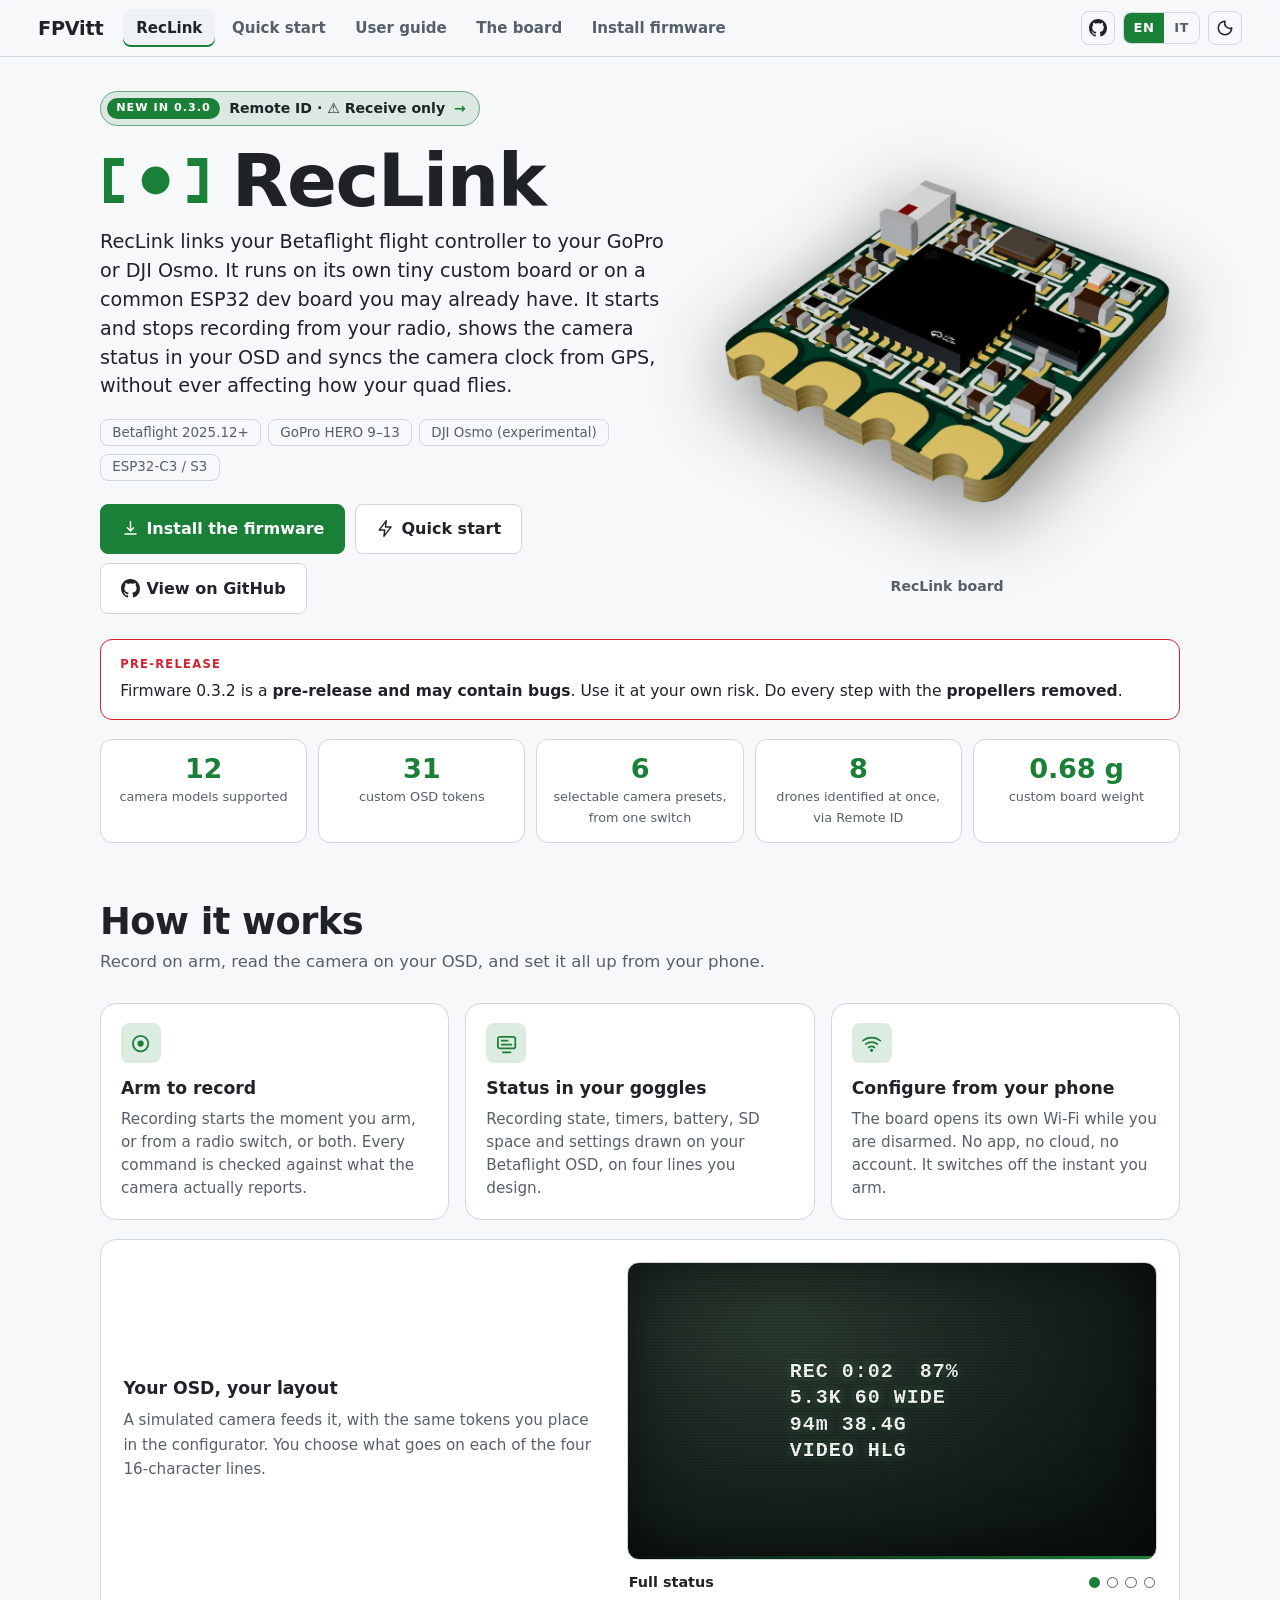
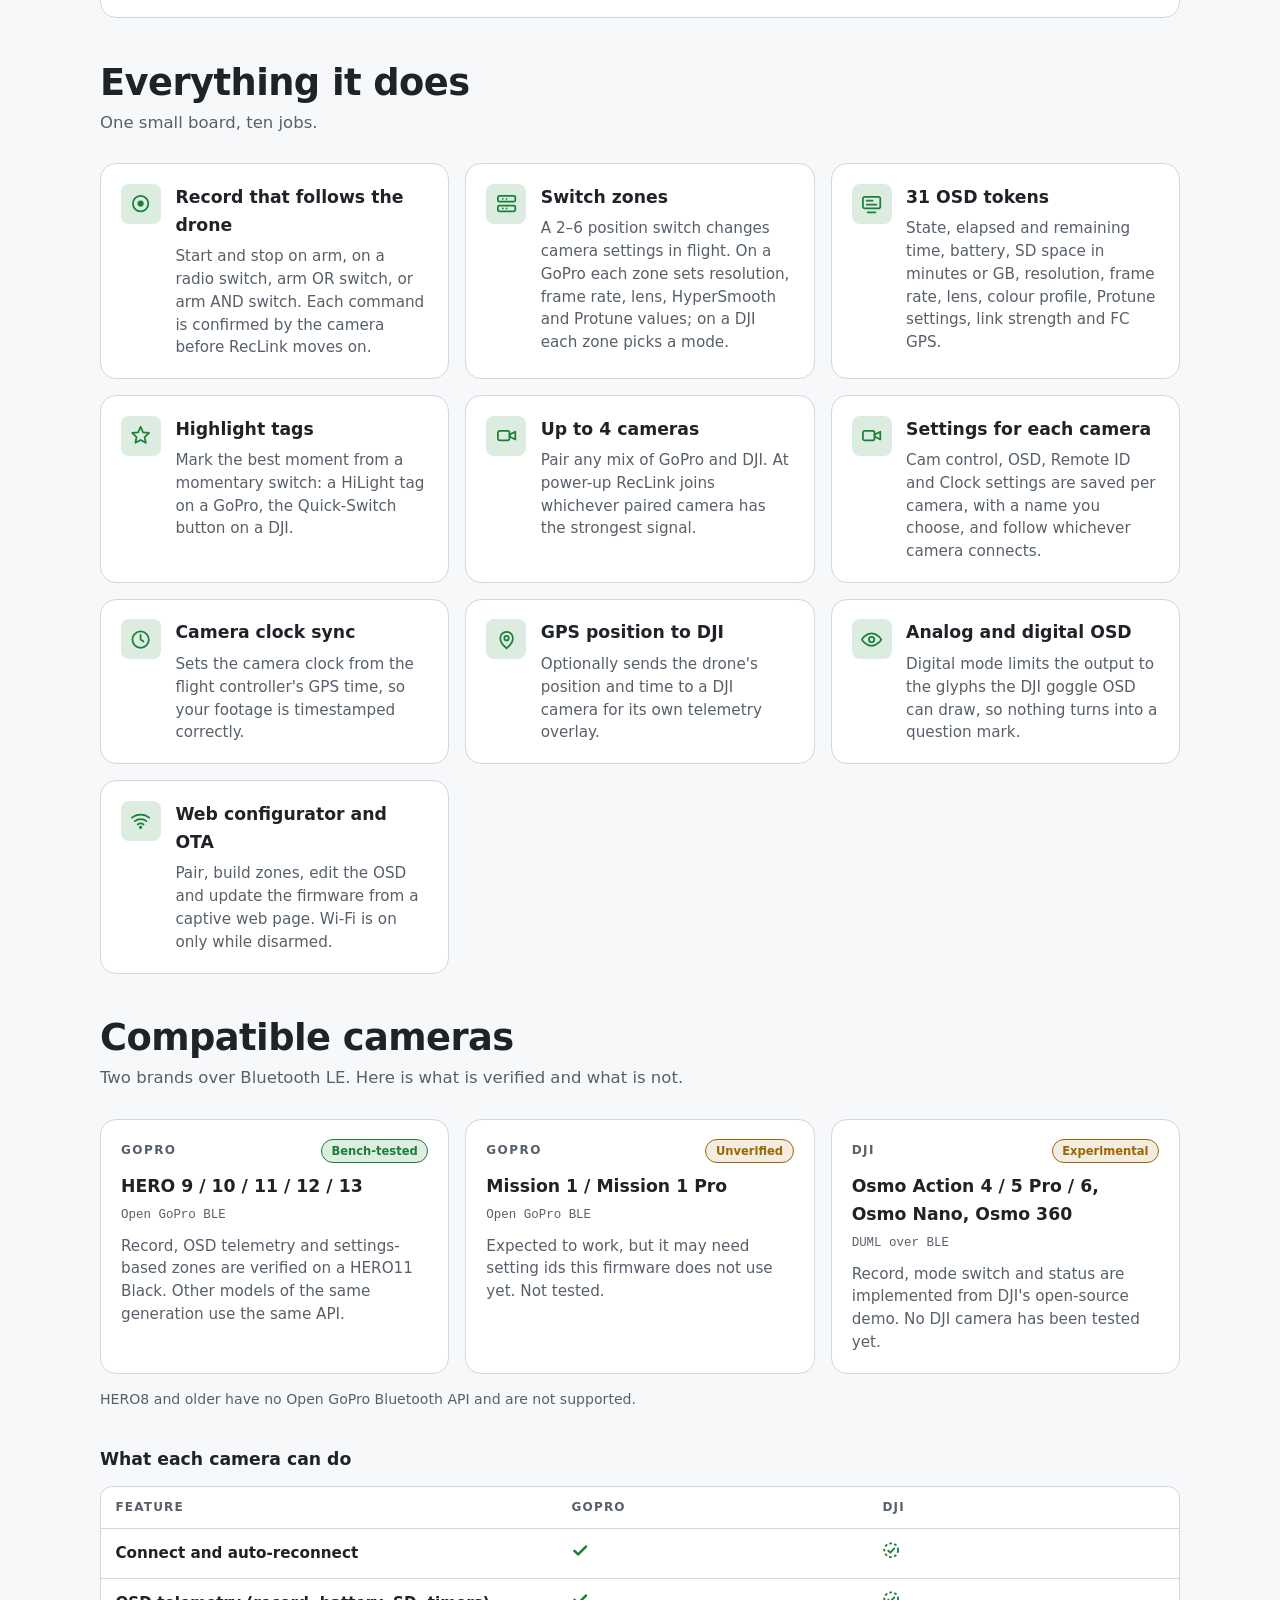
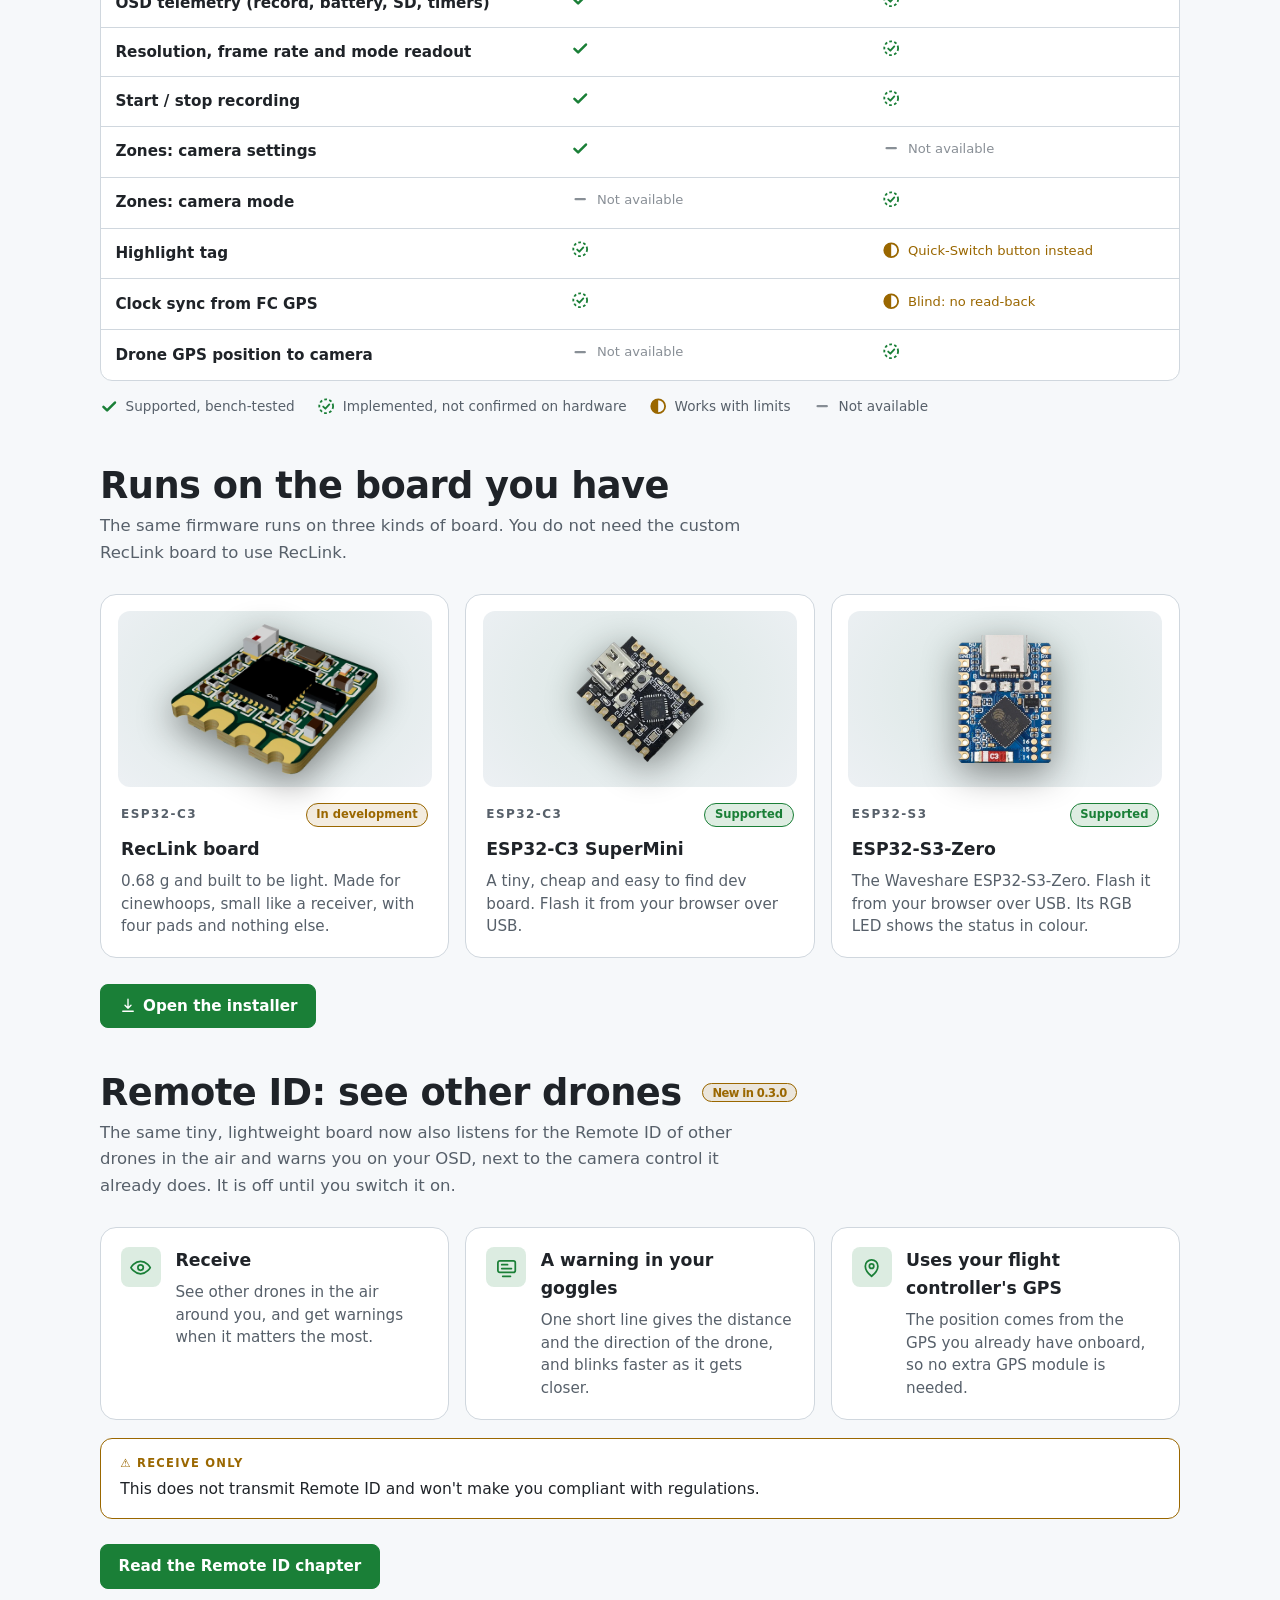
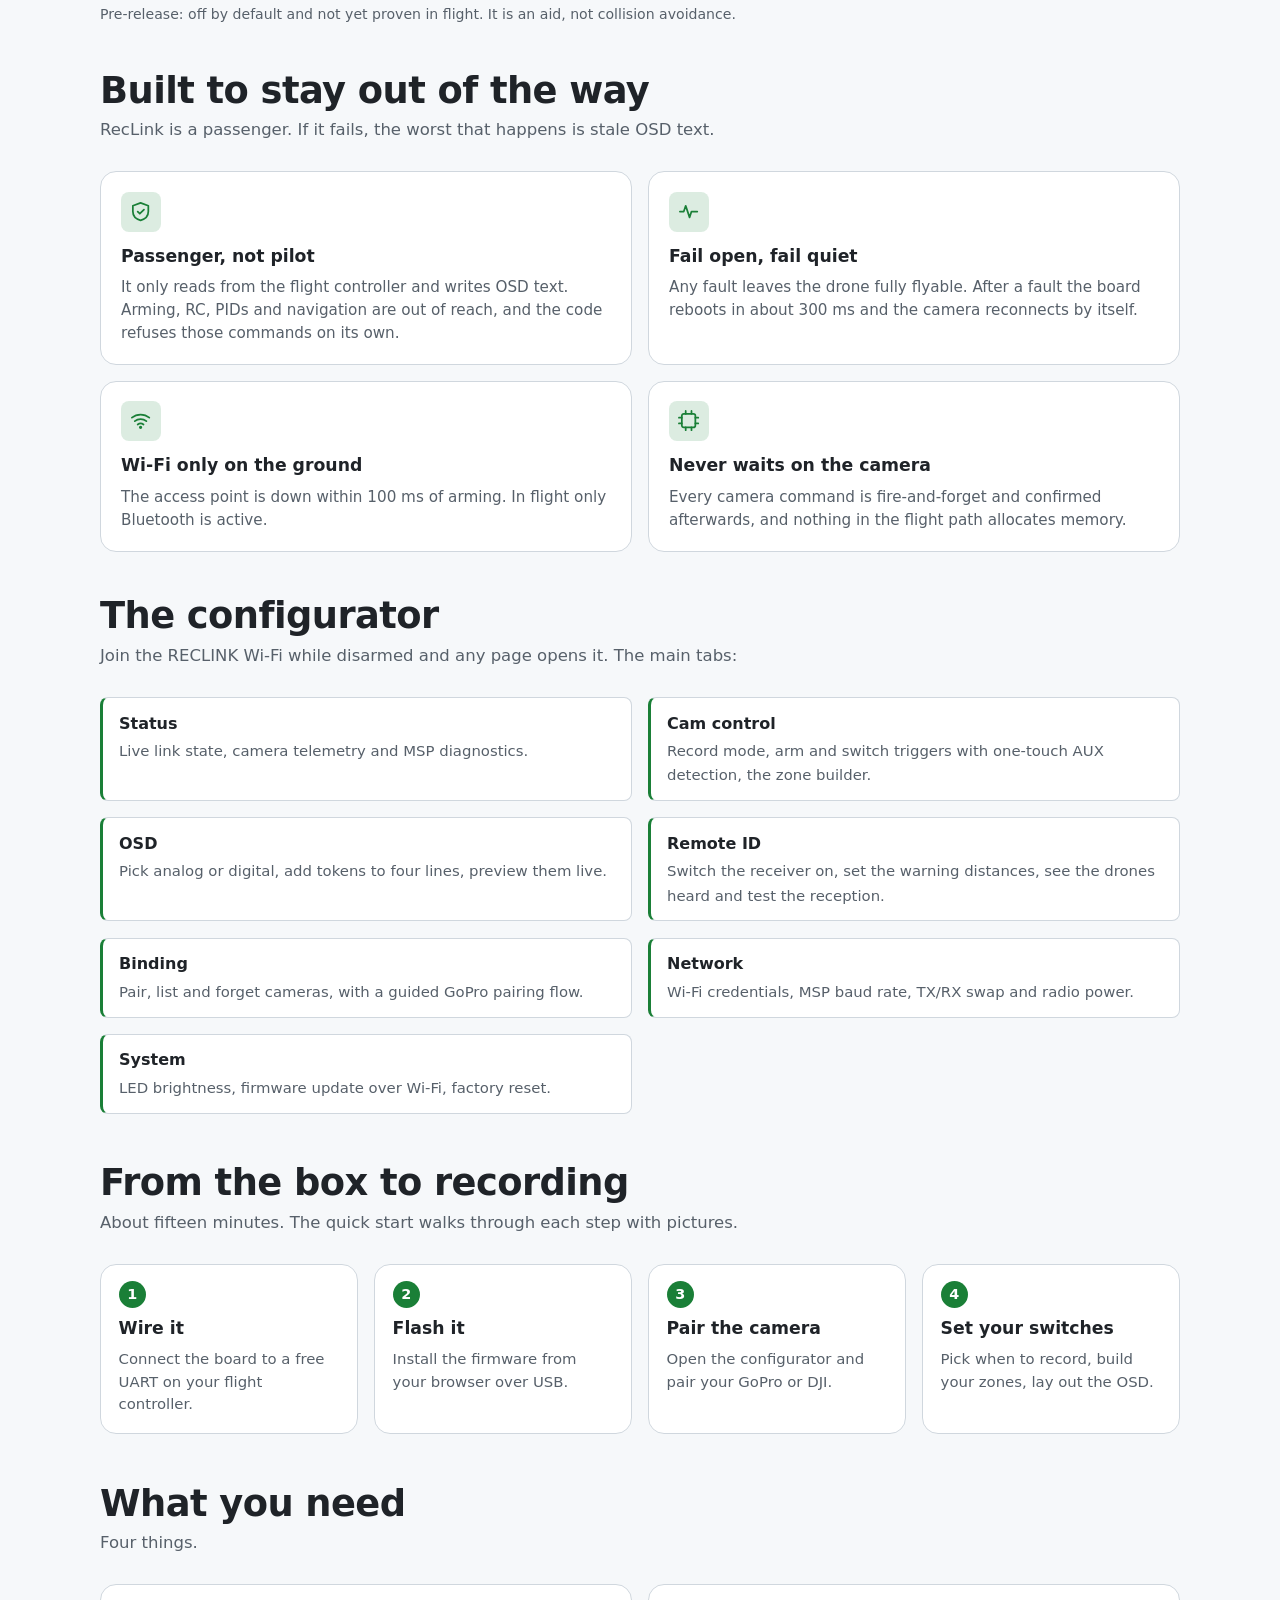
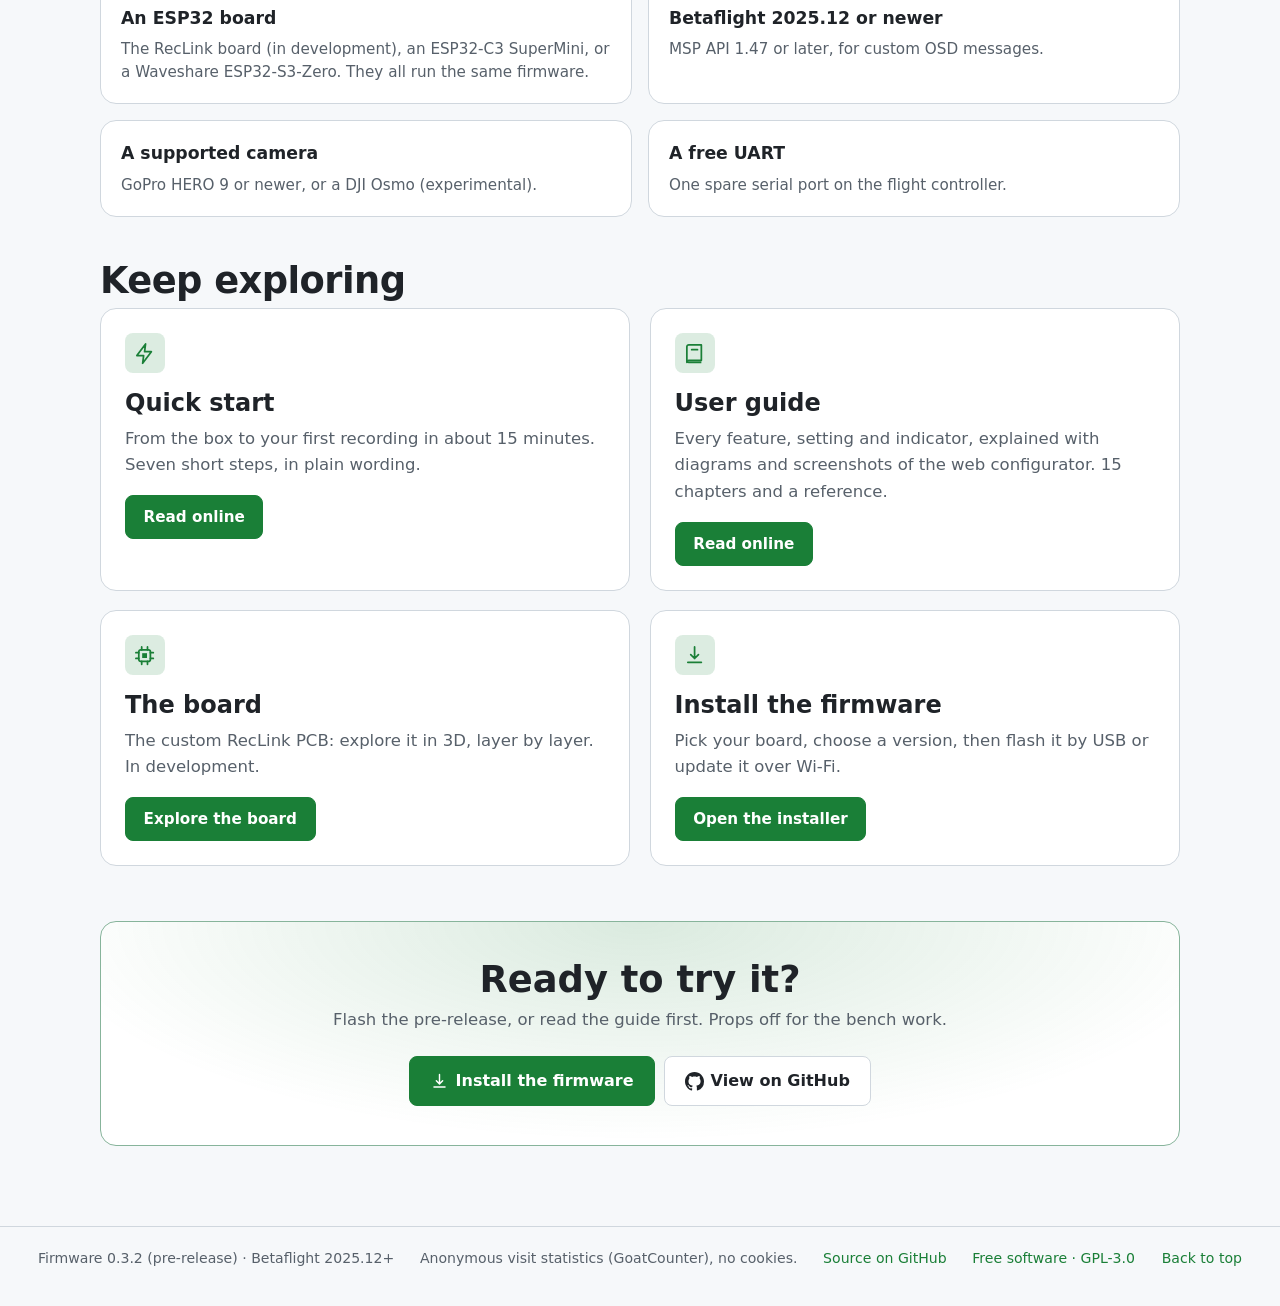
==== commit 30437507: "Home page: Remote ID stat (8 drones identified at once) replaces the licence tile; board weight move" ====
--- a/RecLink/en/index.html
+++ b/RecLink/en/index.html
@@ -34,7 +34,7 @@
 <div class="layout">
 
 <main id="main" class="content">
-<div class="hero rl-hero"><div class="rl-hero-txt"><a class="soon-pill" href="#remote-id"><b>New in 0.3.0</b><span>Remote ID · ⚠︎ Receive only</span><i aria-hidden="true">→</i></a><h1 class="logo-h1"><svg class="mark" viewBox="0 0 168 80" aria-hidden="true"><path fill="currentColor" d="M6 6h30v12H18v44h18v12H6zM132 6h30v68h-30V62h18V18h-18z"/><circle fill="currentColor" cx="84" cy="40" r="21"/></svg>RecLink</h1><p class="sub">RecLink links your Betaflight flight controller to your GoPro or DJI Osmo. It runs on its own tiny custom board or on a common ESP32 dev board you may already have. It starts and stops recording from your radio, shows the camera status in your OSD and syncs the camera clock from GPS, without ever affecting how your quad flies.</p><div class="meta"><span>Betaflight 2025.12+</span><span>GoPro HERO 9–13</span><span>DJI Osmo (experimental)</span><span>ESP32-C3 / S3</span></div><p class="cta-row"><a class="btn lg" href="../flash/"><svg viewBox="0 0 24 24" aria-hidden="true"><path d="M12 3v12m0 0-4-4m4 4 4-4M5 19h14" fill="none" stroke="currentColor" stroke-width="1.8" stroke-linecap="round" stroke-linejoin="round"/></svg>Install the firmware</a><a class="btn lg alt" href="quick-start.html"><svg viewBox="0 0 24 24" aria-hidden="true"><path d="M13 2 4 14h7l-1 8 9-12h-7z" fill="none" stroke="currentColor" stroke-width="1.8" stroke-linejoin="round"/></svg>Quick start</a><a class="btn lg alt" href="https://github.com/FPVitt/RecLink" target="_blank" rel="noopener"><svg viewBox="0 0 16 16" aria-hidden="true" fill="currentColor"><path d="M8 0C3.58 0 0 3.58 0 8c0 3.54 2.29 6.53 5.47 7.59.4.07.55-.17.55-.38 0-.19-.01-.82-.01-1.49-2.01.37-2.53-.49-2.69-.94-.09-.23-.48-.94-.82-1.13-.28-.15-.68-.52-.01-.53.63-.01 1.08.58 1.23.82.72 1.21 1.87.87 2.33.66.07-.52.28-.87.51-1.07-1.78-.2-3.64-.89-3.64-3.95 0-.87.31-1.59.82-2.15-.08-.2-.36-1.02.08-2.12 0 0 .67-.21 2.2.82.64-.18 1.32-.27 2-.27s1.36.09 2 .27c1.53-1.04 2.2-.82 2.2-.82.44 1.1.16 1.92.08 2.12.51.56.82 1.27.82 2.15 0 3.07-1.87 3.75-3.65 3.95.29.25.54.73.54 1.48 0 1.07-.01 1.93-.01 2.2 0 .21.15.46.55.38A8.01 8.01 0 0 0 16 8c0-4.42-3.58-8-8-8z"/></svg>View on GitHub</a></p></div><div class="rl-hero-img"><div class="hero-stack"><figure class="hs" style="--i:0"><img src="../assets/board/board-iso.webp" alt="RecLink board" width="640" height="640" loading="eager" decoding="async"><figcaption>RecLink board</figcaption></figure><figure class="hs" style="--i:1"><img src="../assets/board/hero-supermini.webp" alt="ESP32-C3 SuperMini" width="640" height="640" loading="lazy" decoding="async"><figcaption>ESP32-C3 SuperMini</figcaption></figure><figure class="hs" style="--i:2"><img src="../assets/board/hero-s3zero.webp" alt="ESP32-S3-Zero" width="640" height="640" loading="lazy" decoding="async"><figcaption>ESP32-S3-Zero</figcaption></figure></div></div></div><div class="callout danger"><span class="tag">Pre-release</span><p>Firmware 0.3.2 is a <b>pre-release and may contain bugs</b>. Use it at your own risk. Do every step with the <b>propellers removed</b>.</p></div><ul class="rl-stats"><li><b>12</b><span>camera models supported</span></li><li><b>31</b><span>custom OSD tokens</span></li><li><b>6</b><span>selectable camera presets, from one switch</span></li><li><b>0.68 g</b><span>custom board weight</span></li><li><b>GPL-3.0</b><span>open-source licence</span></li></ul><section class="rl-sec" id="action"><h2 class="sec">How it works</h2><p class="sec-s">Record on arm, read the camera on your OSD, and set it all up from your phone.</p><div class="acts"><article class="act"><span class="ico"><svg viewBox="0 0 24 24" aria-hidden="true" fill="none" stroke="currentColor" stroke-width="1.8" stroke-linecap="round" stroke-linejoin="round"><circle cx="12" cy="12" r="8"/><circle cx="12" cy="12" r="3.2" fill="currentColor" stroke="none"/></svg></span><h3>Arm to record</h3><p>Recording starts the moment you arm, or from a radio switch, or both. Every command is checked against what the camera actually reports.</p></article><article class="act"><span class="ico"><svg viewBox="0 0 24 24" aria-hidden="true" fill="none" stroke="currentColor" stroke-width="1.8" stroke-linecap="round" stroke-linejoin="round"><rect x="3" y="5" width="18" height="12" rx="2"/><path d="M7 9h6M7 13h10M8 21h8"/></svg></span><h3>Status in your goggles</h3><p>Recording state, timers, battery, SD space and settings drawn on your Betaflight OSD, on four lines you design.</p></article><article class="act"><span class="ico"><svg viewBox="0 0 24 24" aria-hidden="true" fill="none" stroke="currentColor" stroke-width="1.8" stroke-linecap="round" stroke-linejoin="round"><path d="M3 9a14 14 0 0 1 18 0M6 12.5a9.5 9.5 0 0 1 12 0M9 16a5 5 0 0 1 6 0"/><circle cx="12" cy="19" r=".8" fill="currentColor"/></svg></span><h3>Configure from your phone</h3><p>The board opens its own Wi-Fi while you are disarmed. No app, no cloud, no account. It switches off the instant you arm.</p></article></div><div class="osd-demo"><div class="osd-cap"><h3>Your OSD, your layout</h3><p>A simulated camera feeds it, with the same tokens you place in the configurator. You choose what goes on each of the four 16-character lines.</p></div><div class="osd-wrap"><div class="osd-screen" role="img" aria-label="A simulated camera feeds it, with the same tokens you place in the configurator. You choose what goes on each of the four 16-character lines." data-sets="[[&quot;%st %et  %bt&quot;, &quot;%rs %fp %ln&quot;, &quot;%sd %sg&quot;, &quot;%md %pr&quot;], [&quot;&quot;, &quot;%st %et&quot;, &quot;&quot;, &quot;&quot;], [&quot;%st %et&quot;, &quot;SD %sd left&quot;, &quot;%sg FREE&quot;, &quot;BAT %bt&quot;], [&quot;%rs %fp %ln&quot;, &quot;%pr %bd %ar&quot;, &quot;%cr dBm  %bt&quot;, &quot;%st %et&quot;]]" data-labels="[&quot;Full status&quot;, &quot;Minimal&quot;, &quot;Card and battery&quot;, &quot;Camera settings&quot;]"><div class="osd-lines"><span>REC 0:00  87%</span><span>5.3K 60 WIDE</span><span>94m 38.4G</span><span>VIDEO HLG</span></div><i class="osd-prog" aria-hidden="true"></i></div><div class="osd-bar"><span class="osd-label">Full status</span><span class="osd-dots"><button type="button" class="osd-dot on" aria-label="Full status" data-i="0"></button><button type="button" class="osd-dot" aria-label="Minimal" data-i="1"></button><button type="button" class="osd-dot" aria-label="Card and battery" data-i="2"></button><button type="button" class="osd-dot" aria-label="Camera settings" data-i="3"></button></span></div></div></div></section><section class="rl-sec" id="features"><h2 class="sec">Everything it does</h2><p class="sec-s">One small board, ten jobs.</p><div class="feats"><article class="feat"><span class="ico"><svg viewBox="0 0 24 24" aria-hidden="true" fill="none" stroke="currentColor" stroke-width="1.8" stroke-linecap="round" stroke-linejoin="round"><circle cx="12" cy="12" r="8"/><circle cx="12" cy="12" r="3.2" fill="currentColor" stroke="none"/></svg></span><div><h3>Record that follows the drone</h3><p>Start and stop on arm, on a radio switch, arm OR switch, or arm AND switch. Each command is confirmed by the camera before RecLink moves on.</p></div></article><article class="feat"><span class="ico"><svg viewBox="0 0 24 24" aria-hidden="true" fill="none" stroke="currentColor" stroke-width="1.8" stroke-linecap="round" stroke-linejoin="round"><rect x="3" y="4" width="18" height="6" rx="1.5"/><rect x="3" y="14" width="18" height="6" rx="1.5"/><path d="M8 7h.01M8 17h.01M12 7h.01M12 17h.01"/></svg></span><div><h3>Switch zones</h3><p>A 2–6 position switch changes camera settings in flight. On a GoPro each zone sets resolution, frame rate, lens, HyperSmooth and Protune values; on a DJI each zone picks a mode.</p></div></article><article class="feat"><span class="ico"><svg viewBox="0 0 24 24" aria-hidden="true" fill="none" stroke="currentColor" stroke-width="1.8" stroke-linecap="round" stroke-linejoin="round"><rect x="3" y="5" width="18" height="12" rx="2"/><path d="M7 9h6M7 13h10M8 21h8"/></svg></span><div><h3>31 OSD tokens</h3><p>State, elapsed and remaining time, battery, SD space in minutes or GB, resolution, frame rate, lens, colour profile, Protune settings, link strength and FC GPS.</p></div></article><article class="feat"><span class="ico"><svg viewBox="0 0 24 24" aria-hidden="true" fill="none" stroke="currentColor" stroke-width="1.8" stroke-linecap="round" stroke-linejoin="round"><path d="M12 3l2.6 5.6 6.1.7-4.5 4.2 1.2 6L12 16.5 6.6 19.5l1.2-6L3.3 9.3l6.1-.7z"/></svg></span><div><h3>Highlight tags</h3><p>Mark the best moment from a momentary switch: a HiLight tag on a GoPro, the Quick-Switch button on a DJI.</p></div></article><article class="feat"><span class="ico"><svg viewBox="0 0 24 24" aria-hidden="true" fill="none" stroke="currentColor" stroke-width="1.8" stroke-linecap="round" stroke-linejoin="round"><rect x="3" y="7" width="12" height="10" rx="2"/><path d="M15 11l6-3v8l-6-3"/></svg></span><div><h3>Up to 4 cameras</h3><p>Pair any mix of GoPro and DJI. At power-up RecLink joins whichever paired camera has the strongest signal.</p></div></article><article class="feat"><span class="ico"><svg viewBox="0 0 24 24" aria-hidden="true" fill="none" stroke="currentColor" stroke-width="1.8" stroke-linecap="round" stroke-linejoin="round"><rect x="3" y="7" width="12" height="10" rx="2"/><path d="M15 11l6-3v8l-6-3"/></svg></span><div><h3>Settings for each camera</h3><p>Cam control, OSD, Remote ID and Clock settings are saved per camera, with a name you choose, and follow whichever camera connects.</p></div></article><article class="feat"><span class="ico"><svg viewBox="0 0 24 24" aria-hidden="true" fill="none" stroke="currentColor" stroke-width="1.8" stroke-linecap="round" stroke-linejoin="round"><circle cx="12" cy="12" r="8.5"/><path d="M12 7v5l3 2"/></svg></span><div><h3>Camera clock sync</h3><p>Sets the camera clock from the flight controller&#x27;s GPS time, so your footage is timestamped correctly.</p></div></article><article class="feat"><span class="ico"><svg viewBox="0 0 24 24" aria-hidden="true" fill="none" stroke="currentColor" stroke-width="1.8" stroke-linecap="round" stroke-linejoin="round"><path d="M12 21s-6.5-5.4-6.5-10.5a6.5 6.5 0 0 1 13 0C18.5 15.6 12 21 12 21z"/><circle cx="12" cy="10.5" r="2.3"/></svg></span><div><h3>GPS position to DJI</h3><p>Optionally sends the drone&#x27;s position and time to a DJI camera for its own telemetry overlay.</p></div></article><article class="feat"><span class="ico"><svg viewBox="0 0 24 24" aria-hidden="true" fill="none" stroke="currentColor" stroke-width="1.8" stroke-linecap="round" stroke-linejoin="round"><path d="M2 12s3.6-6.5 10-6.5S22 12 22 12s-3.6 6.5-10 6.5S2 12 2 12z"/><circle cx="12" cy="12" r="2.8"/></svg></span><div><h3>Analog and digital OSD</h3><p>Digital mode limits the output to the glyphs the DJI goggle OSD can draw, so nothing turns into a question mark.</p></div></article><article class="feat"><span class="ico"><svg viewBox="0 0 24 24" aria-hidden="true" fill="none" stroke="currentColor" stroke-width="1.8" stroke-linecap="round" stroke-linejoin="round"><path d="M3 9a14 14 0 0 1 18 0M6 12.5a9.5 9.5 0 0 1 12 0M9 16a5 5 0 0 1 6 0"/><circle cx="12" cy="19" r=".8" fill="currentColor"/></svg></span><div><h3>Web configurator and OTA</h3><p>Pair, build zones, edit the OSD and update the firmware from a captive web page. Wi-Fi is on only while disarmed.</p></div></article></div></section><section class="rl-sec" id="cameras"><h2 class="sec">Compatible cameras</h2><p class="sec-s">Two brands over Bluetooth LE. Here is what is verified and what is not.</p><div class="cams"><article class="cam"><div class="cam-top"><span class="brand-t">GoPro</span><span class="badge good">Bench-tested</span></div><h3>HERO 9 / 10 / 11 / 12 / 13</h3><p class="proto">Open GoPro BLE</p><p>Record, OSD telemetry and settings-based zones are verified on a HERO11 Black. Other models of the same generation use the same API.</p></article><article class="cam"><div class="cam-top"><span class="brand-t">GoPro</span><span class="badge warn">Unverified</span></div><h3>Mission 1 / Mission 1 Pro</h3><p class="proto">Open GoPro BLE</p><p>Expected to work, but it may need setting ids this firmware does not use yet. Not tested.</p></article><article class="cam"><div class="cam-top"><span class="brand-t">DJI</span><span class="badge warn">Experimental</span></div><h3>Osmo Action 4 / 5 Pro / 6, Osmo Nano, Osmo 360</h3><p class="proto">DUML over BLE</p><p>Record, mode switch and status are implemented from DJI&#x27;s open-source demo. No DJI camera has been tested yet.</p></article></div><p class="fine">HERO8 and older have no Open GoPro Bluetooth API and are not supported.</p><h3 class="mx-h">What each camera can do</h3><div class="mx-wrap"><table class="mx"><thead><tr><th>Feature</th><th>GoPro</th><th>DJI</th></tr></thead><tbody><tr><th scope="row">Connect and auto-reconnect</th><td><span class="cm ok" title=""><svg viewBox="0 0 16 16" aria-hidden="true"><path d="M3 8.5l3.2 3.2L13 4.8" fill="none" stroke="currentColor" stroke-width="2.2" stroke-linecap="round" stroke-linejoin="round"/></svg><i></i></span></td><td><span class="cm un" title=""><svg viewBox="0 0 16 16" aria-hidden="true"><circle cx="8" cy="8" r="6" fill="none" stroke="currentColor" stroke-width="1.6" stroke-dasharray="2.4 2"/><path d="M5.4 8.3l1.9 1.9 3.4-3.7" fill="none" stroke="currentColor" stroke-width="1.6" stroke-linecap="round" stroke-linejoin="round"/></svg><i></i></span></td></tr><tr><th scope="row">OSD telemetry (record, battery, SD, timers)</th><td><span class="cm ok" title=""><svg viewBox="0 0 16 16" aria-hidden="true"><path d="M3 8.5l3.2 3.2L13 4.8" fill="none" stroke="currentColor" stroke-width="2.2" stroke-linecap="round" stroke-linejoin="round"/></svg><i></i></span></td><td><span class="cm un" title=""><svg viewBox="0 0 16 16" aria-hidden="true"><circle cx="8" cy="8" r="6" fill="none" stroke="currentColor" stroke-width="1.6" stroke-dasharray="2.4 2"/><path d="M5.4 8.3l1.9 1.9 3.4-3.7" fill="none" stroke="currentColor" stroke-width="1.6" stroke-linecap="round" stroke-linejoin="round"/></svg><i></i></span></td></tr><tr><th scope="row">Resolution, frame rate and mode readout</th><td><span class="cm ok" title=""><svg viewBox="0 0 16 16" aria-hidden="true"><path d="M3 8.5l3.2 3.2L13 4.8" fill="none" stroke="currentColor" stroke-width="2.2" stroke-linecap="round" stroke-linejoin="round"/></svg><i></i></span></td><td><span class="cm un" title=""><svg viewBox="0 0 16 16" aria-hidden="true"><circle cx="8" cy="8" r="6" fill="none" stroke="currentColor" stroke-width="1.6" stroke-dasharray="2.4 2"/><path d="M5.4 8.3l1.9 1.9 3.4-3.7" fill="none" stroke="currentColor" stroke-width="1.6" stroke-linecap="round" stroke-linejoin="round"/></svg><i></i></span></td></tr><tr><th scope="row">Start / stop recording</th><td><span class="cm ok" title=""><svg viewBox="0 0 16 16" aria-hidden="true"><path d="M3 8.5l3.2 3.2L13 4.8" fill="none" stroke="currentColor" stroke-width="2.2" stroke-linecap="round" stroke-linejoin="round"/></svg><i></i></span></td><td><span class="cm un" title=""><svg viewBox="0 0 16 16" aria-hidden="true"><circle cx="8" cy="8" r="6" fill="none" stroke="currentColor" stroke-width="1.6" stroke-dasharray="2.4 2"/><path d="M5.4 8.3l1.9 1.9 3.4-3.7" fill="none" stroke="currentColor" stroke-width="1.6" stroke-linecap="round" stroke-linejoin="round"/></svg><i></i></span></td></tr><tr><th scope="row">Zones: camera settings</th><td><span class="cm ok" title=""><svg viewBox="0 0 16 16" aria-hidden="true"><path d="M3 8.5l3.2 3.2L13 4.8" fill="none" stroke="currentColor" stroke-width="2.2" stroke-linecap="round" stroke-linejoin="round"/></svg><i></i></span></td><td><span class="cm no" title="Not available"><svg viewBox="0 0 16 16" aria-hidden="true"><path d="M4 8h8" stroke="currentColor" stroke-width="2" stroke-linecap="round"/></svg><i>Not available</i></span></td></tr><tr><th scope="row">Zones: camera mode</th><td><span class="cm no" title="Not available"><svg viewBox="0 0 16 16" aria-hidden="true"><path d="M4 8h8" stroke="currentColor" stroke-width="2" stroke-linecap="round"/></svg><i>Not available</i></span></td><td><span class="cm un" title=""><svg viewBox="0 0 16 16" aria-hidden="true"><circle cx="8" cy="8" r="6" fill="none" stroke="currentColor" stroke-width="1.6" stroke-dasharray="2.4 2"/><path d="M5.4 8.3l1.9 1.9 3.4-3.7" fill="none" stroke="currentColor" stroke-width="1.6" stroke-linecap="round" stroke-linejoin="round"/></svg><i></i></span></td></tr><tr><th scope="row">Highlight tag</th><td><span class="cm un" title=""><svg viewBox="0 0 16 16" aria-hidden="true"><circle cx="8" cy="8" r="6" fill="none" stroke="currentColor" stroke-width="1.6" stroke-dasharray="2.4 2"/><path d="M5.4 8.3l1.9 1.9 3.4-3.7" fill="none" stroke="currentColor" stroke-width="1.6" stroke-linecap="round" stroke-linejoin="round"/></svg><i></i></span></td><td><span class="cm pa" title="Quick-Switch button instead"><svg viewBox="0 0 16 16" aria-hidden="true"><circle cx="8" cy="8" r="6" fill="none" stroke="currentColor" stroke-width="1.6"/><path d="M8 2a6 6 0 0 0 0 12z" fill="currentColor"/></svg><i>Quick-Switch button instead</i></span></td></tr><tr><th scope="row">Clock sync from FC GPS</th><td><span class="cm un" title=""><svg viewBox="0 0 16 16" aria-hidden="true"><circle cx="8" cy="8" r="6" fill="none" stroke="currentColor" stroke-width="1.6" stroke-dasharray="2.4 2"/><path d="M5.4 8.3l1.9 1.9 3.4-3.7" fill="none" stroke="currentColor" stroke-width="1.6" stroke-linecap="round" stroke-linejoin="round"/></svg><i></i></span></td><td><span class="cm pa" title="Blind: no read-back"><svg viewBox="0 0 16 16" aria-hidden="true"><circle cx="8" cy="8" r="6" fill="none" stroke="currentColor" stroke-width="1.6"/><path d="M8 2a6 6 0 0 0 0 12z" fill="currentColor"/></svg><i>Blind: no read-back</i></span></td></tr><tr><th scope="row">Drone GPS position to camera</th><td><span class="cm no" title="Not available"><svg viewBox="0 0 16 16" aria-hidden="true"><path d="M4 8h8" stroke="currentColor" stroke-width="2" stroke-linecap="round"/></svg><i>Not available</i></span></td><td><span class="cm un" title=""><svg viewBox="0 0 16 16" aria-hidden="true"><circle cx="8" cy="8" r="6" fill="none" stroke="currentColor" stroke-width="1.6" stroke-dasharray="2.4 2"/><path d="M5.4 8.3l1.9 1.9 3.4-3.7" fill="none" stroke="currentColor" stroke-width="1.6" stroke-linecap="round" stroke-linejoin="round"/></svg><i></i></span></td></tr></tbody></table></div><ul class="mx-leg"><li><span class="cm ok" title=""><svg viewBox="0 0 16 16" aria-hidden="true"><path d="M3 8.5l3.2 3.2L13 4.8" fill="none" stroke="currentColor" stroke-width="2.2" stroke-linecap="round" stroke-linejoin="round"/></svg><i></i></span><span>Supported, bench-tested</span></li><li><span class="cm un" title=""><svg viewBox="0 0 16 16" aria-hidden="true"><circle cx="8" cy="8" r="6" fill="none" stroke="currentColor" stroke-width="1.6" stroke-dasharray="2.4 2"/><path d="M5.4 8.3l1.9 1.9 3.4-3.7" fill="none" stroke="currentColor" stroke-width="1.6" stroke-linecap="round" stroke-linejoin="round"/></svg><i></i></span><span>Implemented, not confirmed on hardware</span></li><li><span class="cm pa" title=""><svg viewBox="0 0 16 16" aria-hidden="true"><circle cx="8" cy="8" r="6" fill="none" stroke="currentColor" stroke-width="1.6"/><path d="M8 2a6 6 0 0 0 0 12z" fill="currentColor"/></svg><i></i></span><span>Works with limits</span></li><li><span class="cm no" title=""><svg viewBox="0 0 16 16" aria-hidden="true"><path d="M4 8h8" stroke="currentColor" stroke-width="2" stroke-linecap="round"/></svg><i></i></span><span>Not available</span></li></ul></section><section class="rl-sec" id="boards"><h2 class="sec">Runs on the board you have</h2><p class="sec-s">The same firmware runs on three kinds of board. You do not need the custom RecLink board to use RecLink.</p><div class="cams brds"><article class="cam"><div class="cam-img"><img src="../assets/board/board-iso.webp" alt="RecLink board" width="640" height="640" loading="lazy" decoding="async"></div><div class="cam-top"><span class="brand-t">ESP32-C3</span><span class="badge warn">In development</span></div><h3>RecLink board</h3><p>0.68 g and built to be light. Made for cinewhoops, small like a receiver, with four pads and nothing else.</p></article><article class="cam"><div class="cam-img"><img src="../assets/board/hero-supermini.webp" alt="ESP32-C3 SuperMini" width="640" height="640" loading="lazy" decoding="async"></div><div class="cam-top"><span class="brand-t">ESP32-C3</span><span class="badge good">Supported</span></div><h3>ESP32-C3 SuperMini</h3><p>A tiny, cheap and easy to find dev board. Flash it from your browser over USB.</p></article><article class="cam"><div class="cam-img"><img src="../assets/board/hero-s3zero.webp" alt="ESP32-S3-Zero" width="640" height="640" loading="lazy" decoding="async"></div><div class="cam-top"><span class="brand-t">ESP32-S3</span><span class="badge good">Supported</span></div><h3>ESP32-S3-Zero</h3><p>The Waveshare ESP32-S3-Zero. Flash it from your browser over USB. Its RGB LED shows the status in colour.</p></article></div><p class="cta-row"><a class="btn" href="../flash/"><svg viewBox="0 0 24 24" aria-hidden="true"><path d="M12 3v12m0 0-4-4m4 4 4-4M5 19h14" fill="none" stroke="currentColor" stroke-width="1.8" stroke-linecap="round" stroke-linejoin="round"/></svg>Open the installer</a></p></section><section class="rl-sec" id="remote-id"><h2 class="sec">Remote ID: see other drones <span class="badge warn">New in 0.3.0</span></h2><p class="sec-s">The same tiny, lightweight board now also listens for the Remote ID of other drones in the air and warns you on your OSD, next to the camera control it already does. It is off until you switch it on.</p><div class="feats"><article class="feat"><span class="ico"><svg viewBox="0 0 24 24" aria-hidden="true" fill="none" stroke="currentColor" stroke-width="1.8" stroke-linecap="round" stroke-linejoin="round"><path d="M2 12s3.6-6.5 10-6.5S22 12 22 12s-3.6 6.5-10 6.5S2 12 2 12z"/><circle cx="12" cy="12" r="2.8"/></svg></span><div><h3>Receive</h3><p>See other drones in the air around you, and get warnings when it matters the most.</p></div></article><article class="feat"><span class="ico"><svg viewBox="0 0 24 24" aria-hidden="true" fill="none" stroke="currentColor" stroke-width="1.8" stroke-linecap="round" stroke-linejoin="round"><rect x="3" y="5" width="18" height="12" rx="2"/><path d="M7 9h6M7 13h10M8 21h8"/></svg></span><div><h3>A warning in your goggles</h3><p>One short line gives the distance and the direction of the drone, and blinks faster as it gets closer.</p></div></article><article class="feat"><span class="ico"><svg viewBox="0 0 24 24" aria-hidden="true" fill="none" stroke="currentColor" stroke-width="1.8" stroke-linecap="round" stroke-linejoin="round"><path d="M12 21s-6.5-5.4-6.5-10.5a6.5 6.5 0 0 1 13 0C18.5 15.6 12 21 12 21z"/><circle cx="12" cy="10.5" r="2.3"/></svg></span><div><h3>Uses your flight controller&#x27;s GPS</h3><p>The position comes from the GPS you already have onboard, so no extra GPS module is needed.</p></div></article></div><div class="callout warn"><span class="tag">⚠︎ Receive only</span><p>This does not transmit Remote ID and won't make you compliant with regulations.</p></div><p class="cta-row"><a class="btn" href="user-guide.html#ch15">Read the Remote ID chapter</a></p><p class="fine">Pre-release: off by default and not yet proven in flight. It is an aid, not collision avoidance.</p></section><section class="rl-sec" id="safety"><h2 class="sec">Built to stay out of the way</h2><p class="sec-s">RecLink is a passenger. If it fails, the worst that happens is stale OSD text.</p><div class="safes"><article class="safe"><span class="ico"><svg viewBox="0 0 24 24" aria-hidden="true" fill="none" stroke="currentColor" stroke-width="1.8" stroke-linecap="round" stroke-linejoin="round"><path d="M12 3l8 3v6c0 4.5-3.2 7.8-8 9-4.8-1.2-8-4.5-8-9V6z"/><path d="M9 12l2.2 2.2L15.5 10"/></svg></span><h3>Passenger, not pilot</h3><p>It only reads from the flight controller and writes OSD text. Arming, RC, PIDs and navigation are out of reach, and the code refuses those commands on its own.</p></article><article class="safe"><span class="ico"><svg viewBox="0 0 24 24" aria-hidden="true" fill="none" stroke="currentColor" stroke-width="1.8" stroke-linecap="round" stroke-linejoin="round"><path d="M3 12h4l2-6 4 12 2-6h6"/></svg></span><h3>Fail open, fail quiet</h3><p>Any fault leaves the drone fully flyable. After a fault the board reboots in about 300 ms and the camera reconnects by itself.</p></article><article class="safe"><span class="ico"><svg viewBox="0 0 24 24" aria-hidden="true" fill="none" stroke="currentColor" stroke-width="1.8" stroke-linecap="round" stroke-linejoin="round"><path d="M3 9a14 14 0 0 1 18 0M6 12.5a9.5 9.5 0 0 1 12 0M9 16a5 5 0 0 1 6 0"/><circle cx="12" cy="19" r=".8" fill="currentColor"/></svg></span><h3>Wi-Fi only on the ground</h3><p>The access point is down within 100 ms of arming. In flight only Bluetooth is active.</p></article><article class="safe"><span class="ico"><svg viewBox="0 0 24 24" aria-hidden="true" fill="none" stroke="currentColor" stroke-width="1.8" stroke-linecap="round" stroke-linejoin="round"><rect x="5" y="5" width="14" height="14" rx="2"/><path d="M9 2v3M15 2v3M9 19v3M15 19v3M2 9h3M2 15h3M19 9h3M19 15h3"/></svg></span><h3>Never waits on the camera</h3><p>Every camera command is fire-and-forget and confirmed afterwards, and nothing in the flight path allocates memory.</p></article></div></section><section class="rl-sec" id="portal"><h2 class="sec">The configurator</h2><p class="sec-s">Join the RECLINK Wi-Fi while disarmed and any page opens it. The main tabs:</p><ul class="tabs-list"><li><b>Status</b><span>Live link state, camera telemetry and MSP diagnostics.</span></li><li><b>Cam control</b><span>Record mode, arm and switch triggers with one-touch AUX detection, the zone builder.</span></li><li><b>OSD</b><span>Pick analog or digital, add tokens to four lines, preview them live.</span></li><li><b>Remote ID</b><span>Switch the receiver on, set the warning distances, see the drones heard and test the reception.</span></li><li><b>Binding</b><span>Pair, list and forget cameras, with a guided GoPro pairing flow.</span></li><li><b>Network</b><span>Wi-Fi credentials, MSP baud rate, TX/RX swap and radio power.</span></li><li><b>System</b><span>LED brightness, firmware update over Wi-Fi, factory reset.</span></li></ul></section><section class="rl-sec" id="start"><h2 class="sec">From the box to recording</h2><p class="sec-s">About fifteen minutes. The quick start walks through each step with pictures.</p><ol class="go"><li><div><h3>Wire it</h3><p>Connect the board to a free UART on your flight controller.</p></div></li><li><div><h3>Flash it</h3><p>Install the firmware from your browser over USB.</p></div></li><li><div><h3>Pair the camera</h3><p>Open the configurator and pair your GoPro or DJI.</p></div></li><li><div><h3>Set your switches</h3><p>Pick when to record, build your zones, lay out the OSD.</p></div></li></ol></section><section class="rl-sec" id="need"><h2 class="sec">What you need</h2><p class="sec-s">Four things.</p><div class="needs"><article class="need"><h3>An ESP32 board</h3><p>The RecLink board (in development), an ESP32-C3 SuperMini, or a Waveshare ESP32-S3-Zero. They all run the same firmware.</p></article><article class="need"><h3>Betaflight 2025.12 or newer</h3><p>MSP API 1.47 or later, for custom OSD messages.</p></article><article class="need"><h3>A supported camera</h3><p>GoPro HERO 9 or newer, or a DJI Osmo (experimental).</p></article><article class="need"><h3>A free UART</h3><p>One spare serial port on the flight controller.</p></article></div></section><section class="rl-sec" id="more"><h2 class="sec">Keep exploring</h2><div class="cards"><article class="card"><span class="ico"><svg viewBox="0 0 24 24" aria-hidden="true"><path d="M13 2 4 14h7l-1 8 9-12h-7z" fill="none" stroke="currentColor" stroke-width="1.8" stroke-linejoin="round"/></svg></span><h2>Quick start</h2><p>From the box to your first recording in about 15 minutes. Seven short steps, in plain wording.</p><div class="actions"><a class="btn" href="quick-start.html">Read online</a></div></article><article class="card"><span class="ico"><svg viewBox="0 0 24 24" aria-hidden="true"><path d="M4 5a2 2 0 0 1 2-2h13v16H6a2 2 0 0 0-2 2zM4 19a2 2 0 0 0 2 2h13" fill="none" stroke="currentColor" stroke-width="1.8" stroke-linejoin="round"/><path d="M9 8h6" stroke="currentColor" stroke-width="1.8" stroke-linecap="round"/></svg></span><h2>User guide</h2><p>Every feature, setting and indicator, explained with diagrams and screenshots of the web configurator. 15 chapters and a reference.</p><div class="actions"><a class="btn" href="user-guide.html">Read online</a></div></article><article class="card" id="bd"><span class="ico"><svg viewBox="0 0 24 24" aria-hidden="true"><rect x="6" y="6" width="12" height="12" rx="2" fill="none" stroke="currentColor" stroke-width="1.8"/><rect x="9.5" y="9.5" width="5" height="5" fill="currentColor" stroke="none"/><path d="M9 3v3M15 3v3M9 18v3M15 18v3M3 9h3M3 15h3M18 9h3M18 15h3" stroke="currentColor" stroke-width="1.8" stroke-linecap="round"/></svg></span><h2>The board</h2><p>The custom RecLink PCB: explore it in 3D, layer by layer. In development.</p><div class="actions"><a class="btn" href="the-board.html">Explore the board</a></div></article><article class="card" id="fw"><span class="ico"><svg viewBox="0 0 24 24" aria-hidden="true"><path d="M12 3v12m0 0-4-4m4 4 4-4M5 19h14" fill="none" stroke="currentColor" stroke-width="1.8" stroke-linecap="round" stroke-linejoin="round"/></svg></span><h2>Install the firmware</h2><p>Pick your board, choose a version, then flash it by USB or update it over Wi-Fi.</p><div class="actions"><a class="btn" href="../flash/">Open the installer</a></div></article></div></section><section class="rl-end"><h2>Ready to try it?</h2><p>Flash the pre-release, or read the guide first. Props off for the bench work.</p><p class="cta-row center"><a class="btn lg" href="../flash/"><svg viewBox="0 0 24 24" aria-hidden="true"><path d="M12 3v12m0 0-4-4m4 4 4-4M5 19h14" fill="none" stroke="currentColor" stroke-width="1.8" stroke-linecap="round" stroke-linejoin="round"/></svg>Install the firmware</a><a class="btn lg alt" href="https://github.com/FPVitt/RecLink" target="_blank" rel="noopener"><svg viewBox="0 0 16 16" aria-hidden="true" fill="currentColor"><path d="M8 0C3.58 0 0 3.58 0 8c0 3.54 2.29 6.53 5.47 7.59.4.07.55-.17.55-.38 0-.19-.01-.82-.01-1.49-2.01.37-2.53-.49-2.69-.94-.09-.23-.48-.94-.82-1.13-.28-.15-.68-.52-.01-.53.63-.01 1.08.58 1.23.82.72 1.21 1.87.87 2.33.66.07-.52.28-.87.51-1.07-1.78-.2-3.64-.89-3.64-3.95 0-.87.31-1.59.82-2.15-.08-.2-.36-1.02.08-2.12 0 0 .67-.21 2.2.82.64-.18 1.32-.27 2-.27s1.36.09 2 .27c1.53-1.04 2.2-.82 2.2-.82.44 1.1.16 1.92.08 2.12.51.56.82 1.27.82 2.15 0 3.07-1.87 3.75-3.65 3.95.29.25.54.73.54 1.48 0 1.07-.01 1.93-.01 2.2 0 .21.15.46.55.38A8.01 8.01 0 0 0 16 8c0-4.42-3.58-8-8-8z"/></svg>View on GitHub</a></p></section><script>
+<div class="hero rl-hero"><div class="rl-hero-txt"><a class="soon-pill" href="#remote-id"><b>New in 0.3.0</b><span>Remote ID · ⚠︎ Receive only</span><i aria-hidden="true">→</i></a><h1 class="logo-h1"><svg class="mark" viewBox="0 0 168 80" aria-hidden="true"><path fill="currentColor" d="M6 6h30v12H18v44h18v12H6zM132 6h30v68h-30V62h18V18h-18z"/><circle fill="currentColor" cx="84" cy="40" r="21"/></svg>RecLink</h1><p class="sub">RecLink links your Betaflight flight controller to your GoPro or DJI Osmo. It runs on its own tiny custom board or on a common ESP32 dev board you may already have. It starts and stops recording from your radio, shows the camera status in your OSD and syncs the camera clock from GPS, without ever affecting how your quad flies.</p><div class="meta"><span>Betaflight 2025.12+</span><span>GoPro HERO 9–13</span><span>DJI Osmo (experimental)</span><span>ESP32-C3 / S3</span></div><p class="cta-row"><a class="btn lg" href="../flash/"><svg viewBox="0 0 24 24" aria-hidden="true"><path d="M12 3v12m0 0-4-4m4 4 4-4M5 19h14" fill="none" stroke="currentColor" stroke-width="1.8" stroke-linecap="round" stroke-linejoin="round"/></svg>Install the firmware</a><a class="btn lg alt" href="quick-start.html"><svg viewBox="0 0 24 24" aria-hidden="true"><path d="M13 2 4 14h7l-1 8 9-12h-7z" fill="none" stroke="currentColor" stroke-width="1.8" stroke-linejoin="round"/></svg>Quick start</a><a class="btn lg alt" href="https://github.com/FPVitt/RecLink" target="_blank" rel="noopener"><svg viewBox="0 0 16 16" aria-hidden="true" fill="currentColor"><path d="M8 0C3.58 0 0 3.58 0 8c0 3.54 2.29 6.53 5.47 7.59.4.07.55-.17.55-.38 0-.19-.01-.82-.01-1.49-2.01.37-2.53-.49-2.69-.94-.09-.23-.48-.94-.82-1.13-.28-.15-.68-.52-.01-.53.63-.01 1.08.58 1.23.82.72 1.21 1.87.87 2.33.66.07-.52.28-.87.51-1.07-1.78-.2-3.64-.89-3.64-3.95 0-.87.31-1.59.82-2.15-.08-.2-.36-1.02.08-2.12 0 0 .67-.21 2.2.82.64-.18 1.32-.27 2-.27s1.36.09 2 .27c1.53-1.04 2.2-.82 2.2-.82.44 1.1.16 1.92.08 2.12.51.56.82 1.27.82 2.15 0 3.07-1.87 3.75-3.65 3.95.29.25.54.73.54 1.48 0 1.07-.01 1.93-.01 2.2 0 .21.15.46.55.38A8.01 8.01 0 0 0 16 8c0-4.42-3.58-8-8-8z"/></svg>View on GitHub</a></p></div><div class="rl-hero-img"><div class="hero-stack"><figure class="hs" style="--i:0"><img src="../assets/board/board-iso.webp" alt="RecLink board" width="640" height="640" loading="eager" decoding="async"><figcaption>RecLink board</figcaption></figure><figure class="hs" style="--i:1"><img src="../assets/board/hero-supermini.webp" alt="ESP32-C3 SuperMini" width="640" height="640" loading="lazy" decoding="async"><figcaption>ESP32-C3 SuperMini</figcaption></figure><figure class="hs" style="--i:2"><img src="../assets/board/hero-s3zero.webp" alt="ESP32-S3-Zero" width="640" height="640" loading="lazy" decoding="async"><figcaption>ESP32-S3-Zero</figcaption></figure></div></div></div><div class="callout danger"><span class="tag">Pre-release</span><p>Firmware 0.3.2 is a <b>pre-release and may contain bugs</b>. Use it at your own risk. Do every step with the <b>propellers removed</b>.</p></div><ul class="rl-stats"><li><b>12</b><span>camera models supported</span></li><li><b>31</b><span>custom OSD tokens</span></li><li><b>6</b><span>selectable camera presets, from one switch</span></li><li><b>8</b><span>drones identified at once, via Remote ID</span></li><li><b>0.68 g</b><span>custom board weight</span></li></ul><section class="rl-sec" id="action"><h2 class="sec">How it works</h2><p class="sec-s">Record on arm, read the camera on your OSD, and set it all up from your phone.</p><div class="acts"><article class="act"><span class="ico"><svg viewBox="0 0 24 24" aria-hidden="true" fill="none" stroke="currentColor" stroke-width="1.8" stroke-linecap="round" stroke-linejoin="round"><circle cx="12" cy="12" r="8"/><circle cx="12" cy="12" r="3.2" fill="currentColor" stroke="none"/></svg></span><h3>Arm to record</h3><p>Recording starts the moment you arm, or from a radio switch, or both. Every command is checked against what the camera actually reports.</p></article><article class="act"><span class="ico"><svg viewBox="0 0 24 24" aria-hidden="true" fill="none" stroke="currentColor" stroke-width="1.8" stroke-linecap="round" stroke-linejoin="round"><rect x="3" y="5" width="18" height="12" rx="2"/><path d="M7 9h6M7 13h10M8 21h8"/></svg></span><h3>Status in your goggles</h3><p>Recording state, timers, battery, SD space and settings drawn on your Betaflight OSD, on four lines you design.</p></article><article class="act"><span class="ico"><svg viewBox="0 0 24 24" aria-hidden="true" fill="none" stroke="currentColor" stroke-width="1.8" stroke-linecap="round" stroke-linejoin="round"><path d="M3 9a14 14 0 0 1 18 0M6 12.5a9.5 9.5 0 0 1 12 0M9 16a5 5 0 0 1 6 0"/><circle cx="12" cy="19" r=".8" fill="currentColor"/></svg></span><h3>Configure from your phone</h3><p>The board opens its own Wi-Fi while you are disarmed. No app, no cloud, no account. It switches off the instant you arm.</p></article></div><div class="osd-demo"><div class="osd-cap"><h3>Your OSD, your layout</h3><p>A simulated camera feeds it, with the same tokens you place in the configurator. You choose what goes on each of the four 16-character lines.</p></div><div class="osd-wrap"><div class="osd-screen" role="img" aria-label="A simulated camera feeds it, with the same tokens you place in the configurator. You choose what goes on each of the four 16-character lines." data-sets="[[&quot;%st %et  %bt&quot;, &quot;%rs %fp %ln&quot;, &quot;%sd %sg&quot;, &quot;%md %pr&quot;], [&quot;&quot;, &quot;%st %et&quot;, &quot;&quot;, &quot;&quot;], [&quot;%st %et&quot;, &quot;SD %sd left&quot;, &quot;%sg FREE&quot;, &quot;BAT %bt&quot;], [&quot;%rs %fp %ln&quot;, &quot;%pr %bd %ar&quot;, &quot;%cr dBm  %bt&quot;, &quot;%st %et&quot;]]" data-labels="[&quot;Full status&quot;, &quot;Minimal&quot;, &quot;Card and battery&quot;, &quot;Camera settings&quot;]"><div class="osd-lines"><span>REC 0:00  87%</span><span>5.3K 60 WIDE</span><span>94m 38.4G</span><span>VIDEO HLG</span></div><i class="osd-prog" aria-hidden="true"></i></div><div class="osd-bar"><span class="osd-label">Full status</span><span class="osd-dots"><button type="button" class="osd-dot on" aria-label="Full status" data-i="0"></button><button type="button" class="osd-dot" aria-label="Minimal" data-i="1"></button><button type="button" class="osd-dot" aria-label="Card and battery" data-i="2"></button><button type="button" class="osd-dot" aria-label="Camera settings" data-i="3"></button></span></div></div></div></section><section class="rl-sec" id="features"><h2 class="sec">Everything it does</h2><p class="sec-s">One small board, ten jobs.</p><div class="feats"><article class="feat"><span class="ico"><svg viewBox="0 0 24 24" aria-hidden="true" fill="none" stroke="currentColor" stroke-width="1.8" stroke-linecap="round" stroke-linejoin="round"><circle cx="12" cy="12" r="8"/><circle cx="12" cy="12" r="3.2" fill="currentColor" stroke="none"/></svg></span><div><h3>Record that follows the drone</h3><p>Start and stop on arm, on a radio switch, arm OR switch, or arm AND switch. Each command is confirmed by the camera before RecLink moves on.</p></div></article><article class="feat"><span class="ico"><svg viewBox="0 0 24 24" aria-hidden="true" fill="none" stroke="currentColor" stroke-width="1.8" stroke-linecap="round" stroke-linejoin="round"><rect x="3" y="4" width="18" height="6" rx="1.5"/><rect x="3" y="14" width="18" height="6" rx="1.5"/><path d="M8 7h.01M8 17h.01M12 7h.01M12 17h.01"/></svg></span><div><h3>Switch zones</h3><p>A 2–6 position switch changes camera settings in flight. On a GoPro each zone sets resolution, frame rate, lens, HyperSmooth and Protune values; on a DJI each zone picks a mode.</p></div></article><article class="feat"><span class="ico"><svg viewBox="0 0 24 24" aria-hidden="true" fill="none" stroke="currentColor" stroke-width="1.8" stroke-linecap="round" stroke-linejoin="round"><rect x="3" y="5" width="18" height="12" rx="2"/><path d="M7 9h6M7 13h10M8 21h8"/></svg></span><div><h3>31 OSD tokens</h3><p>State, elapsed and remaining time, battery, SD space in minutes or GB, resolution, frame rate, lens, colour profile, Protune settings, link strength and FC GPS.</p></div></article><article class="feat"><span class="ico"><svg viewBox="0 0 24 24" aria-hidden="true" fill="none" stroke="currentColor" stroke-width="1.8" stroke-linecap="round" stroke-linejoin="round"><path d="M12 3l2.6 5.6 6.1.7-4.5 4.2 1.2 6L12 16.5 6.6 19.5l1.2-6L3.3 9.3l6.1-.7z"/></svg></span><div><h3>Highlight tags</h3><p>Mark the best moment from a momentary switch: a HiLight tag on a GoPro, the Quick-Switch button on a DJI.</p></div></article><article class="feat"><span class="ico"><svg viewBox="0 0 24 24" aria-hidden="true" fill="none" stroke="currentColor" stroke-width="1.8" stroke-linecap="round" stroke-linejoin="round"><rect x="3" y="7" width="12" height="10" rx="2"/><path d="M15 11l6-3v8l-6-3"/></svg></span><div><h3>Up to 4 cameras</h3><p>Pair any mix of GoPro and DJI. At power-up RecLink joins whichever paired camera has the strongest signal.</p></div></article><article class="feat"><span class="ico"><svg viewBox="0 0 24 24" aria-hidden="true" fill="none" stroke="currentColor" stroke-width="1.8" stroke-linecap="round" stroke-linejoin="round"><rect x="3" y="7" width="12" height="10" rx="2"/><path d="M15 11l6-3v8l-6-3"/></svg></span><div><h3>Settings for each camera</h3><p>Cam control, OSD, Remote ID and Clock settings are saved per camera, with a name you choose, and follow whichever camera connects.</p></div></article><article class="feat"><span class="ico"><svg viewBox="0 0 24 24" aria-hidden="true" fill="none" stroke="currentColor" stroke-width="1.8" stroke-linecap="round" stroke-linejoin="round"><circle cx="12" cy="12" r="8.5"/><path d="M12 7v5l3 2"/></svg></span><div><h3>Camera clock sync</h3><p>Sets the camera clock from the flight controller&#x27;s GPS time, so your footage is timestamped correctly.</p></div></article><article class="feat"><span class="ico"><svg viewBox="0 0 24 24" aria-hidden="true" fill="none" stroke="currentColor" stroke-width="1.8" stroke-linecap="round" stroke-linejoin="round"><path d="M12 21s-6.5-5.4-6.5-10.5a6.5 6.5 0 0 1 13 0C18.5 15.6 12 21 12 21z"/><circle cx="12" cy="10.5" r="2.3"/></svg></span><div><h3>GPS position to DJI</h3><p>Optionally sends the drone&#x27;s position and time to a DJI camera for its own telemetry overlay.</p></div></article><article class="feat"><span class="ico"><svg viewBox="0 0 24 24" aria-hidden="true" fill="none" stroke="currentColor" stroke-width="1.8" stroke-linecap="round" stroke-linejoin="round"><path d="M2 12s3.6-6.5 10-6.5S22 12 22 12s-3.6 6.5-10 6.5S2 12 2 12z"/><circle cx="12" cy="12" r="2.8"/></svg></span><div><h3>Analog and digital OSD</h3><p>Digital mode limits the output to the glyphs the DJI goggle OSD can draw, so nothing turns into a question mark.</p></div></article><article class="feat"><span class="ico"><svg viewBox="0 0 24 24" aria-hidden="true" fill="none" stroke="currentColor" stroke-width="1.8" stroke-linecap="round" stroke-linejoin="round"><path d="M3 9a14 14 0 0 1 18 0M6 12.5a9.5 9.5 0 0 1 12 0M9 16a5 5 0 0 1 6 0"/><circle cx="12" cy="19" r=".8" fill="currentColor"/></svg></span><div><h3>Web configurator and OTA</h3><p>Pair, build zones, edit the OSD and update the firmware from a captive web page. Wi-Fi is on only while disarmed.</p></div></article></div></section><section class="rl-sec" id="cameras"><h2 class="sec">Compatible cameras</h2><p class="sec-s">Two brands over Bluetooth LE. Here is what is verified and what is not.</p><div class="cams"><article class="cam"><div class="cam-top"><span class="brand-t">GoPro</span><span class="badge good">Bench-tested</span></div><h3>HERO 9 / 10 / 11 / 12 / 13</h3><p class="proto">Open GoPro BLE</p><p>Record, OSD telemetry and settings-based zones are verified on a HERO11 Black. Other models of the same generation use the same API.</p></article><article class="cam"><div class="cam-top"><span class="brand-t">GoPro</span><span class="badge warn">Unverified</span></div><h3>Mission 1 / Mission 1 Pro</h3><p class="proto">Open GoPro BLE</p><p>Expected to work, but it may need setting ids this firmware does not use yet. Not tested.</p></article><article class="cam"><div class="cam-top"><span class="brand-t">DJI</span><span class="badge warn">Experimental</span></div><h3>Osmo Action 4 / 5 Pro / 6, Osmo Nano, Osmo 360</h3><p class="proto">DUML over BLE</p><p>Record, mode switch and status are implemented from DJI&#x27;s open-source demo. No DJI camera has been tested yet.</p></article></div><p class="fine">HERO8 and older have no Open GoPro Bluetooth API and are not supported.</p><h3 class="mx-h">What each camera can do</h3><div class="mx-wrap"><table class="mx"><thead><tr><th>Feature</th><th>GoPro</th><th>DJI</th></tr></thead><tbody><tr><th scope="row">Connect and auto-reconnect</th><td><span class="cm ok" title=""><svg viewBox="0 0 16 16" aria-hidden="true"><path d="M3 8.5l3.2 3.2L13 4.8" fill="none" stroke="currentColor" stroke-width="2.2" stroke-linecap="round" stroke-linejoin="round"/></svg><i></i></span></td><td><span class="cm un" title=""><svg viewBox="0 0 16 16" aria-hidden="true"><circle cx="8" cy="8" r="6" fill="none" stroke="currentColor" stroke-width="1.6" stroke-dasharray="2.4 2"/><path d="M5.4 8.3l1.9 1.9 3.4-3.7" fill="none" stroke="currentColor" stroke-width="1.6" stroke-linecap="round" stroke-linejoin="round"/></svg><i></i></span></td></tr><tr><th scope="row">OSD telemetry (record, battery, SD, timers)</th><td><span class="cm ok" title=""><svg viewBox="0 0 16 16" aria-hidden="true"><path d="M3 8.5l3.2 3.2L13 4.8" fill="none" stroke="currentColor" stroke-width="2.2" stroke-linecap="round" stroke-linejoin="round"/></svg><i></i></span></td><td><span class="cm un" title=""><svg viewBox="0 0 16 16" aria-hidden="true"><circle cx="8" cy="8" r="6" fill="none" stroke="currentColor" stroke-width="1.6" stroke-dasharray="2.4 2"/><path d="M5.4 8.3l1.9 1.9 3.4-3.7" fill="none" stroke="currentColor" stroke-width="1.6" stroke-linecap="round" stroke-linejoin="round"/></svg><i></i></span></td></tr><tr><th scope="row">Resolution, frame rate and mode readout</th><td><span class="cm ok" title=""><svg viewBox="0 0 16 16" aria-hidden="true"><path d="M3 8.5l3.2 3.2L13 4.8" fill="none" stroke="currentColor" stroke-width="2.2" stroke-linecap="round" stroke-linejoin="round"/></svg><i></i></span></td><td><span class="cm un" title=""><svg viewBox="0 0 16 16" aria-hidden="true"><circle cx="8" cy="8" r="6" fill="none" stroke="currentColor" stroke-width="1.6" stroke-dasharray="2.4 2"/><path d="M5.4 8.3l1.9 1.9 3.4-3.7" fill="none" stroke="currentColor" stroke-width="1.6" stroke-linecap="round" stroke-linejoin="round"/></svg><i></i></span></td></tr><tr><th scope="row">Start / stop recording</th><td><span class="cm ok" title=""><svg viewBox="0 0 16 16" aria-hidden="true"><path d="M3 8.5l3.2 3.2L13 4.8" fill="none" stroke="currentColor" stroke-width="2.2" stroke-linecap="round" stroke-linejoin="round"/></svg><i></i></span></td><td><span class="cm un" title=""><svg viewBox="0 0 16 16" aria-hidden="true"><circle cx="8" cy="8" r="6" fill="none" stroke="currentColor" stroke-width="1.6" stroke-dasharray="2.4 2"/><path d="M5.4 8.3l1.9 1.9 3.4-3.7" fill="none" stroke="currentColor" stroke-width="1.6" stroke-linecap="round" stroke-linejoin="round"/></svg><i></i></span></td></tr><tr><th scope="row">Zones: camera settings</th><td><span class="cm ok" title=""><svg viewBox="0 0 16 16" aria-hidden="true"><path d="M3 8.5l3.2 3.2L13 4.8" fill="none" stroke="currentColor" stroke-width="2.2" stroke-linecap="round" stroke-linejoin="round"/></svg><i></i></span></td><td><span class="cm no" title="Not available"><svg viewBox="0 0 16 16" aria-hidden="true"><path d="M4 8h8" stroke="currentColor" stroke-width="2" stroke-linecap="round"/></svg><i>Not available</i></span></td></tr><tr><th scope="row">Zones: camera mode</th><td><span class="cm no" title="Not available"><svg viewBox="0 0 16 16" aria-hidden="true"><path d="M4 8h8" stroke="currentColor" stroke-width="2" stroke-linecap="round"/></svg><i>Not available</i></span></td><td><span class="cm un" title=""><svg viewBox="0 0 16 16" aria-hidden="true"><circle cx="8" cy="8" r="6" fill="none" stroke="currentColor" stroke-width="1.6" stroke-dasharray="2.4 2"/><path d="M5.4 8.3l1.9 1.9 3.4-3.7" fill="none" stroke="currentColor" stroke-width="1.6" stroke-linecap="round" stroke-linejoin="round"/></svg><i></i></span></td></tr><tr><th scope="row">Highlight tag</th><td><span class="cm un" title=""><svg viewBox="0 0 16 16" aria-hidden="true"><circle cx="8" cy="8" r="6" fill="none" stroke="currentColor" stroke-width="1.6" stroke-dasharray="2.4 2"/><path d="M5.4 8.3l1.9 1.9 3.4-3.7" fill="none" stroke="currentColor" stroke-width="1.6" stroke-linecap="round" stroke-linejoin="round"/></svg><i></i></span></td><td><span class="cm pa" title="Quick-Switch button instead"><svg viewBox="0 0 16 16" aria-hidden="true"><circle cx="8" cy="8" r="6" fill="none" stroke="currentColor" stroke-width="1.6"/><path d="M8 2a6 6 0 0 0 0 12z" fill="currentColor"/></svg><i>Quick-Switch button instead</i></span></td></tr><tr><th scope="row">Clock sync from FC GPS</th><td><span class="cm un" title=""><svg viewBox="0 0 16 16" aria-hidden="true"><circle cx="8" cy="8" r="6" fill="none" stroke="currentColor" stroke-width="1.6" stroke-dasharray="2.4 2"/><path d="M5.4 8.3l1.9 1.9 3.4-3.7" fill="none" stroke="currentColor" stroke-width="1.6" stroke-linecap="round" stroke-linejoin="round"/></svg><i></i></span></td><td><span class="cm pa" title="Blind: no read-back"><svg viewBox="0 0 16 16" aria-hidden="true"><circle cx="8" cy="8" r="6" fill="none" stroke="currentColor" stroke-width="1.6"/><path d="M8 2a6 6 0 0 0 0 12z" fill="currentColor"/></svg><i>Blind: no read-back</i></span></td></tr><tr><th scope="row">Drone GPS position to camera</th><td><span class="cm no" title="Not available"><svg viewBox="0 0 16 16" aria-hidden="true"><path d="M4 8h8" stroke="currentColor" stroke-width="2" stroke-linecap="round"/></svg><i>Not available</i></span></td><td><span class="cm un" title=""><svg viewBox="0 0 16 16" aria-hidden="true"><circle cx="8" cy="8" r="6" fill="none" stroke="currentColor" stroke-width="1.6" stroke-dasharray="2.4 2"/><path d="M5.4 8.3l1.9 1.9 3.4-3.7" fill="none" stroke="currentColor" stroke-width="1.6" stroke-linecap="round" stroke-linejoin="round"/></svg><i></i></span></td></tr></tbody></table></div><ul class="mx-leg"><li><span class="cm ok" title=""><svg viewBox="0 0 16 16" aria-hidden="true"><path d="M3 8.5l3.2 3.2L13 4.8" fill="none" stroke="currentColor" stroke-width="2.2" stroke-linecap="round" stroke-linejoin="round"/></svg><i></i></span><span>Supported, bench-tested</span></li><li><span class="cm un" title=""><svg viewBox="0 0 16 16" aria-hidden="true"><circle cx="8" cy="8" r="6" fill="none" stroke="currentColor" stroke-width="1.6" stroke-dasharray="2.4 2"/><path d="M5.4 8.3l1.9 1.9 3.4-3.7" fill="none" stroke="currentColor" stroke-width="1.6" stroke-linecap="round" stroke-linejoin="round"/></svg><i></i></span><span>Implemented, not confirmed on hardware</span></li><li><span class="cm pa" title=""><svg viewBox="0 0 16 16" aria-hidden="true"><circle cx="8" cy="8" r="6" fill="none" stroke="currentColor" stroke-width="1.6"/><path d="M8 2a6 6 0 0 0 0 12z" fill="currentColor"/></svg><i></i></span><span>Works with limits</span></li><li><span class="cm no" title=""><svg viewBox="0 0 16 16" aria-hidden="true"><path d="M4 8h8" stroke="currentColor" stroke-width="2" stroke-linecap="round"/></svg><i></i></span><span>Not available</span></li></ul></section><section class="rl-sec" id="boards"><h2 class="sec">Runs on the board you have</h2><p class="sec-s">The same firmware runs on three kinds of board. You do not need the custom RecLink board to use RecLink.</p><div class="cams brds"><article class="cam"><div class="cam-img"><img src="../assets/board/board-iso.webp" alt="RecLink board" width="640" height="640" loading="lazy" decoding="async"></div><div class="cam-top"><span class="brand-t">ESP32-C3</span><span class="badge warn">In development</span></div><h3>RecLink board</h3><p>0.68 g and built to be light. Made for cinewhoops, small like a receiver, with four pads and nothing else.</p></article><article class="cam"><div class="cam-img"><img src="../assets/board/hero-supermini.webp" alt="ESP32-C3 SuperMini" width="640" height="640" loading="lazy" decoding="async"></div><div class="cam-top"><span class="brand-t">ESP32-C3</span><span class="badge good">Supported</span></div><h3>ESP32-C3 SuperMini</h3><p>A tiny, cheap and easy to find dev board. Flash it from your browser over USB.</p></article><article class="cam"><div class="cam-img"><img src="../assets/board/hero-s3zero.webp" alt="ESP32-S3-Zero" width="640" height="640" loading="lazy" decoding="async"></div><div class="cam-top"><span class="brand-t">ESP32-S3</span><span class="badge good">Supported</span></div><h3>ESP32-S3-Zero</h3><p>The Waveshare ESP32-S3-Zero. Flash it from your browser over USB. Its RGB LED shows the status in colour.</p></article></div><p class="cta-row"><a class="btn" href="../flash/"><svg viewBox="0 0 24 24" aria-hidden="true"><path d="M12 3v12m0 0-4-4m4 4 4-4M5 19h14" fill="none" stroke="currentColor" stroke-width="1.8" stroke-linecap="round" stroke-linejoin="round"/></svg>Open the installer</a></p></section><section class="rl-sec" id="remote-id"><h2 class="sec">Remote ID: see other drones <span class="badge warn">New in 0.3.0</span></h2><p class="sec-s">The same tiny, lightweight board now also listens for the Remote ID of other drones in the air and warns you on your OSD, next to the camera control it already does. It is off until you switch it on.</p><div class="feats"><article class="feat"><span class="ico"><svg viewBox="0 0 24 24" aria-hidden="true" fill="none" stroke="currentColor" stroke-width="1.8" stroke-linecap="round" stroke-linejoin="round"><path d="M2 12s3.6-6.5 10-6.5S22 12 22 12s-3.6 6.5-10 6.5S2 12 2 12z"/><circle cx="12" cy="12" r="2.8"/></svg></span><div><h3>Receive</h3><p>See other drones in the air around you, and get warnings when it matters the most.</p></div></article><article class="feat"><span class="ico"><svg viewBox="0 0 24 24" aria-hidden="true" fill="none" stroke="currentColor" stroke-width="1.8" stroke-linecap="round" stroke-linejoin="round"><rect x="3" y="5" width="18" height="12" rx="2"/><path d="M7 9h6M7 13h10M8 21h8"/></svg></span><div><h3>A warning in your goggles</h3><p>One short line gives the distance and the direction of the drone, and blinks faster as it gets closer.</p></div></article><article class="feat"><span class="ico"><svg viewBox="0 0 24 24" aria-hidden="true" fill="none" stroke="currentColor" stroke-width="1.8" stroke-linecap="round" stroke-linejoin="round"><path d="M12 21s-6.5-5.4-6.5-10.5a6.5 6.5 0 0 1 13 0C18.5 15.6 12 21 12 21z"/><circle cx="12" cy="10.5" r="2.3"/></svg></span><div><h3>Uses your flight controller&#x27;s GPS</h3><p>The position comes from the GPS you already have onboard, so no extra GPS module is needed.</p></div></article></div><div class="callout warn"><span class="tag">⚠︎ Receive only</span><p>This does not transmit Remote ID and won't make you compliant with regulations.</p></div><p class="cta-row"><a class="btn" href="user-guide.html#ch15">Read the Remote ID chapter</a></p><p class="fine">Pre-release: off by default and not yet proven in flight. It is an aid, not collision avoidance.</p></section><section class="rl-sec" id="safety"><h2 class="sec">Built to stay out of the way</h2><p class="sec-s">RecLink is a passenger. If it fails, the worst that happens is stale OSD text.</p><div class="safes"><article class="safe"><span class="ico"><svg viewBox="0 0 24 24" aria-hidden="true" fill="none" stroke="currentColor" stroke-width="1.8" stroke-linecap="round" stroke-linejoin="round"><path d="M12 3l8 3v6c0 4.5-3.2 7.8-8 9-4.8-1.2-8-4.5-8-9V6z"/><path d="M9 12l2.2 2.2L15.5 10"/></svg></span><h3>Passenger, not pilot</h3><p>It only reads from the flight controller and writes OSD text. Arming, RC, PIDs and navigation are out of reach, and the code refuses those commands on its own.</p></article><article class="safe"><span class="ico"><svg viewBox="0 0 24 24" aria-hidden="true" fill="none" stroke="currentColor" stroke-width="1.8" stroke-linecap="round" stroke-linejoin="round"><path d="M3 12h4l2-6 4 12 2-6h6"/></svg></span><h3>Fail open, fail quiet</h3><p>Any fault leaves the drone fully flyable. After a fault the board reboots in about 300 ms and the camera reconnects by itself.</p></article><article class="safe"><span class="ico"><svg viewBox="0 0 24 24" aria-hidden="true" fill="none" stroke="currentColor" stroke-width="1.8" stroke-linecap="round" stroke-linejoin="round"><path d="M3 9a14 14 0 0 1 18 0M6 12.5a9.5 9.5 0 0 1 12 0M9 16a5 5 0 0 1 6 0"/><circle cx="12" cy="19" r=".8" fill="currentColor"/></svg></span><h3>Wi-Fi only on the ground</h3><p>The access point is down within 100 ms of arming. In flight only Bluetooth is active.</p></article><article class="safe"><span class="ico"><svg viewBox="0 0 24 24" aria-hidden="true" fill="none" stroke="currentColor" stroke-width="1.8" stroke-linecap="round" stroke-linejoin="round"><rect x="5" y="5" width="14" height="14" rx="2"/><path d="M9 2v3M15 2v3M9 19v3M15 19v3M2 9h3M2 15h3M19 9h3M19 15h3"/></svg></span><h3>Never waits on the camera</h3><p>Every camera command is fire-and-forget and confirmed afterwards, and nothing in the flight path allocates memory.</p></article></div></section><section class="rl-sec" id="portal"><h2 class="sec">The configurator</h2><p class="sec-s">Join the RECLINK Wi-Fi while disarmed and any page opens it. The main tabs:</p><ul class="tabs-list"><li><b>Status</b><span>Live link state, camera telemetry and MSP diagnostics.</span></li><li><b>Cam control</b><span>Record mode, arm and switch triggers with one-touch AUX detection, the zone builder.</span></li><li><b>OSD</b><span>Pick analog or digital, add tokens to four lines, preview them live.</span></li><li><b>Remote ID</b><span>Switch the receiver on, set the warning distances, see the drones heard and test the reception.</span></li><li><b>Binding</b><span>Pair, list and forget cameras, with a guided GoPro pairing flow.</span></li><li><b>Network</b><span>Wi-Fi credentials, MSP baud rate, TX/RX swap and radio power.</span></li><li><b>System</b><span>LED brightness, firmware update over Wi-Fi, factory reset.</span></li></ul></section><section class="rl-sec" id="start"><h2 class="sec">From the box to recording</h2><p class="sec-s">About fifteen minutes. The quick start walks through each step with pictures.</p><ol class="go"><li><div><h3>Wire it</h3><p>Connect the board to a free UART on your flight controller.</p></div></li><li><div><h3>Flash it</h3><p>Install the firmware from your browser over USB.</p></div></li><li><div><h3>Pair the camera</h3><p>Open the configurator and pair your GoPro or DJI.</p></div></li><li><div><h3>Set your switches</h3><p>Pick when to record, build your zones, lay out the OSD.</p></div></li></ol></section><section class="rl-sec" id="need"><h2 class="sec">What you need</h2><p class="sec-s">Four things.</p><div class="needs"><article class="need"><h3>An ESP32 board</h3><p>The RecLink board (in development), an ESP32-C3 SuperMini, or a Waveshare ESP32-S3-Zero. They all run the same firmware.</p></article><article class="need"><h3>Betaflight 2025.12 or newer</h3><p>MSP API 1.47 or later, for custom OSD messages.</p></article><article class="need"><h3>A supported camera</h3><p>GoPro HERO 9 or newer, or a DJI Osmo (experimental).</p></article><article class="need"><h3>A free UART</h3><p>One spare serial port on the flight controller.</p></article></div></section><section class="rl-sec" id="more"><h2 class="sec">Keep exploring</h2><div class="cards"><article class="card"><span class="ico"><svg viewBox="0 0 24 24" aria-hidden="true"><path d="M13 2 4 14h7l-1 8 9-12h-7z" fill="none" stroke="currentColor" stroke-width="1.8" stroke-linejoin="round"/></svg></span><h2>Quick start</h2><p>From the box to your first recording in about 15 minutes. Seven short steps, in plain wording.</p><div class="actions"><a class="btn" href="quick-start.html">Read online</a></div></article><article class="card"><span class="ico"><svg viewBox="0 0 24 24" aria-hidden="true"><path d="M4 5a2 2 0 0 1 2-2h13v16H6a2 2 0 0 0-2 2zM4 19a2 2 0 0 0 2 2h13" fill="none" stroke="currentColor" stroke-width="1.8" stroke-linejoin="round"/><path d="M9 8h6" stroke="currentColor" stroke-width="1.8" stroke-linecap="round"/></svg></span><h2>User guide</h2><p>Every feature, setting and indicator, explained with diagrams and screenshots of the web configurator. 15 chapters and a reference.</p><div class="actions"><a class="btn" href="user-guide.html">Read online</a></div></article><article class="card" id="bd"><span class="ico"><svg viewBox="0 0 24 24" aria-hidden="true"><rect x="6" y="6" width="12" height="12" rx="2" fill="none" stroke="currentColor" stroke-width="1.8"/><rect x="9.5" y="9.5" width="5" height="5" fill="currentColor" stroke="none"/><path d="M9 3v3M15 3v3M9 18v3M15 18v3M3 9h3M3 15h3M18 9h3M18 15h3" stroke="currentColor" stroke-width="1.8" stroke-linecap="round"/></svg></span><h2>The board</h2><p>The custom RecLink PCB: explore it in 3D, layer by layer. In development.</p><div class="actions"><a class="btn" href="the-board.html">Explore the board</a></div></article><article class="card" id="fw"><span class="ico"><svg viewBox="0 0 24 24" aria-hidden="true"><path d="M12 3v12m0 0-4-4m4 4 4-4M5 19h14" fill="none" stroke="currentColor" stroke-width="1.8" stroke-linecap="round" stroke-linejoin="round"/></svg></span><h2>Install the firmware</h2><p>Pick your board, choose a version, then flash it by USB or update it over Wi-Fi.</p><div class="actions"><a class="btn" href="../flash/">Open the installer</a></div></article></div></section><section class="rl-end"><h2>Ready to try it?</h2><p>Flash the pre-release, or read the guide first. Props off for the bench work.</p><p class="cta-row center"><a class="btn lg" href="../flash/"><svg viewBox="0 0 24 24" aria-hidden="true"><path d="M12 3v12m0 0-4-4m4 4 4-4M5 19h14" fill="none" stroke="currentColor" stroke-width="1.8" stroke-linecap="round" stroke-linejoin="round"/></svg>Install the firmware</a><a class="btn lg alt" href="https://github.com/FPVitt/RecLink" target="_blank" rel="noopener"><svg viewBox="0 0 16 16" aria-hidden="true" fill="currentColor"><path d="M8 0C3.58 0 0 3.58 0 8c0 3.54 2.29 6.53 5.47 7.59.4.07.55-.17.55-.38 0-.19-.01-.82-.01-1.49-2.01.37-2.53-.49-2.69-.94-.09-.23-.48-.94-.82-1.13-.28-.15-.68-.52-.01-.53.63-.01 1.08.58 1.23.82.72 1.21 1.87.87 2.33.66.07-.52.28-.87.51-1.07-1.78-.2-3.64-.89-3.64-3.95 0-.87.31-1.59.82-2.15-.08-.2-.36-1.02.08-2.12 0 0 .67-.21 2.2.82.64-.18 1.32-.27 2-.27s1.36.09 2 .27c1.53-1.04 2.2-.82 2.2-.82.44 1.1.16 1.92.08 2.12.51.56.82 1.27.82 2.15 0 3.07-1.87 3.75-3.65 3.95.29.25.54.73.54 1.48 0 1.07-.01 1.93-.01 2.2 0 .21.15.46.55.38A8.01 8.01 0 0 0 16 8c0-4.42-3.58-8-8-8z"/></svg>View on GitHub</a></p></section><script>
 (function(){
   var s=document.querySelector('.osd-screen'); if(!s) return;
   var T=JSON.parse(s.getAttribute('data-sets')), labels=JSON.parse(s.getAttribute('data-labels'));
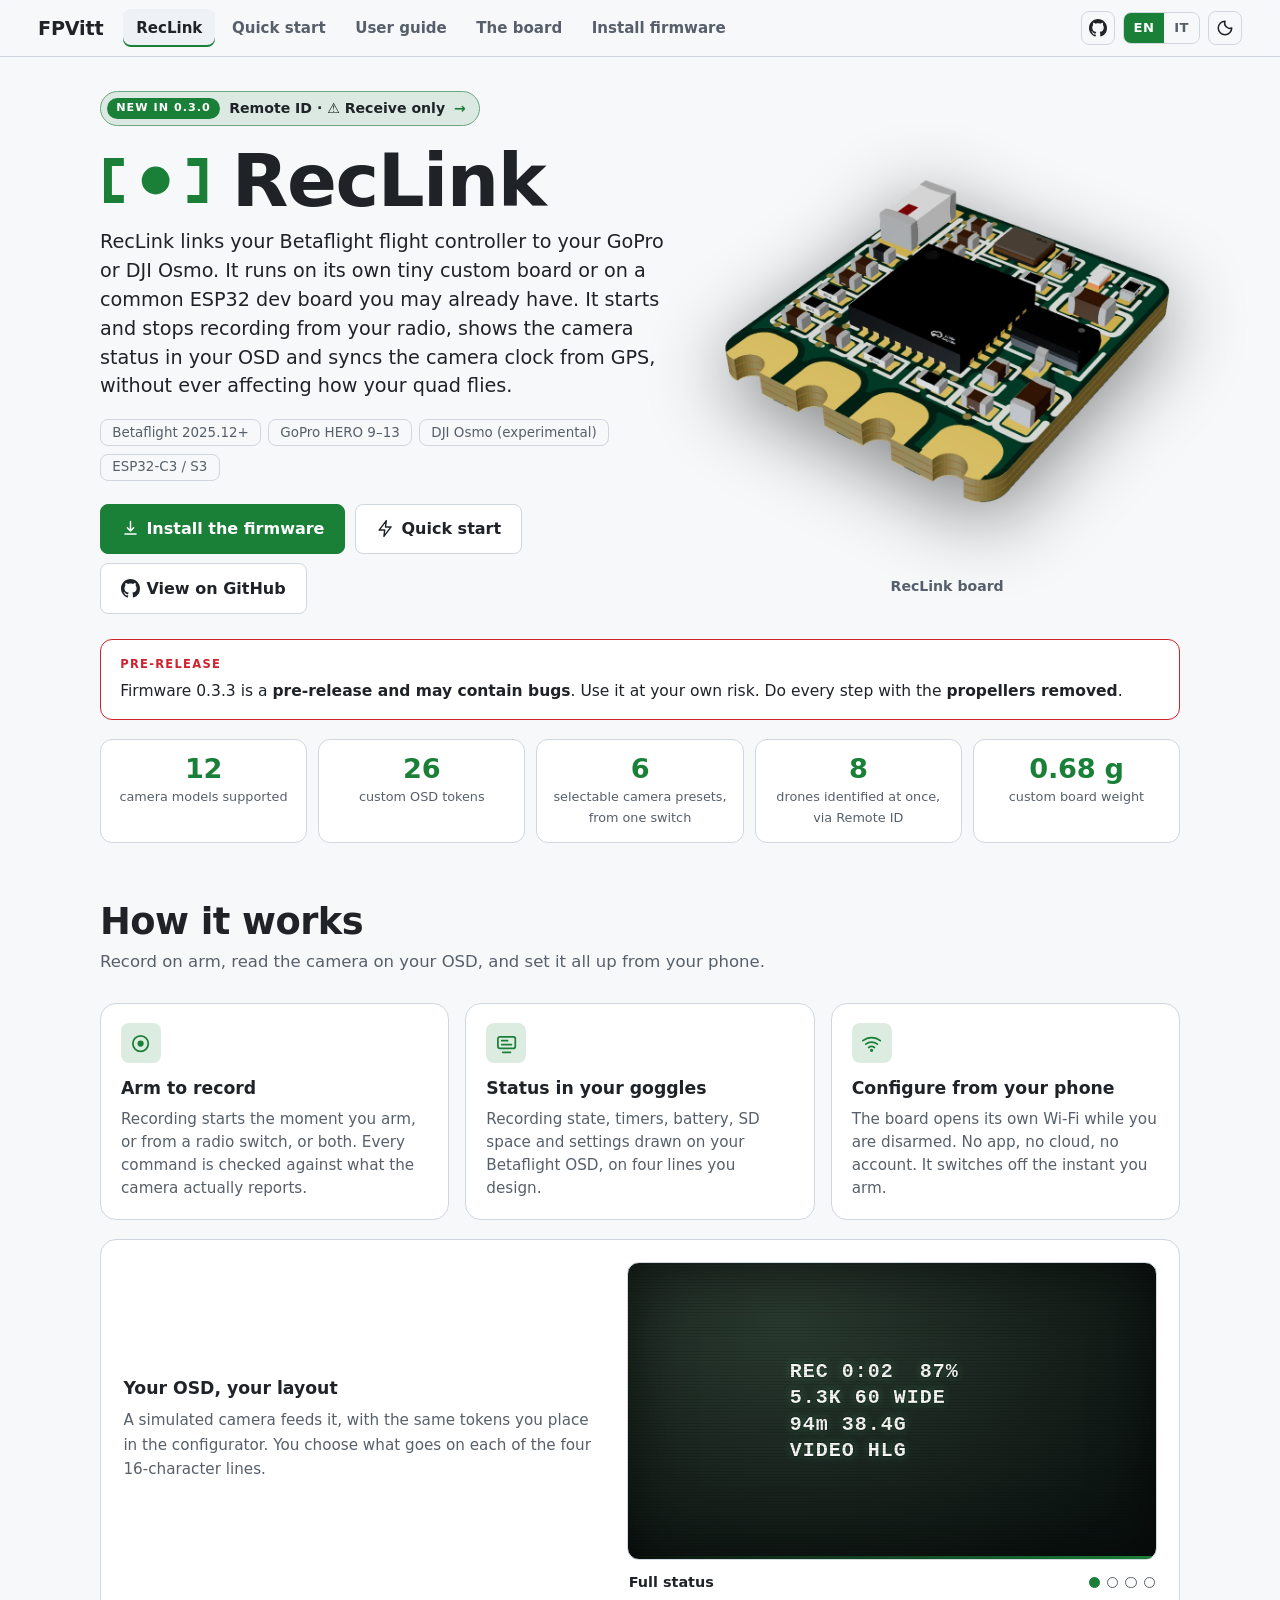
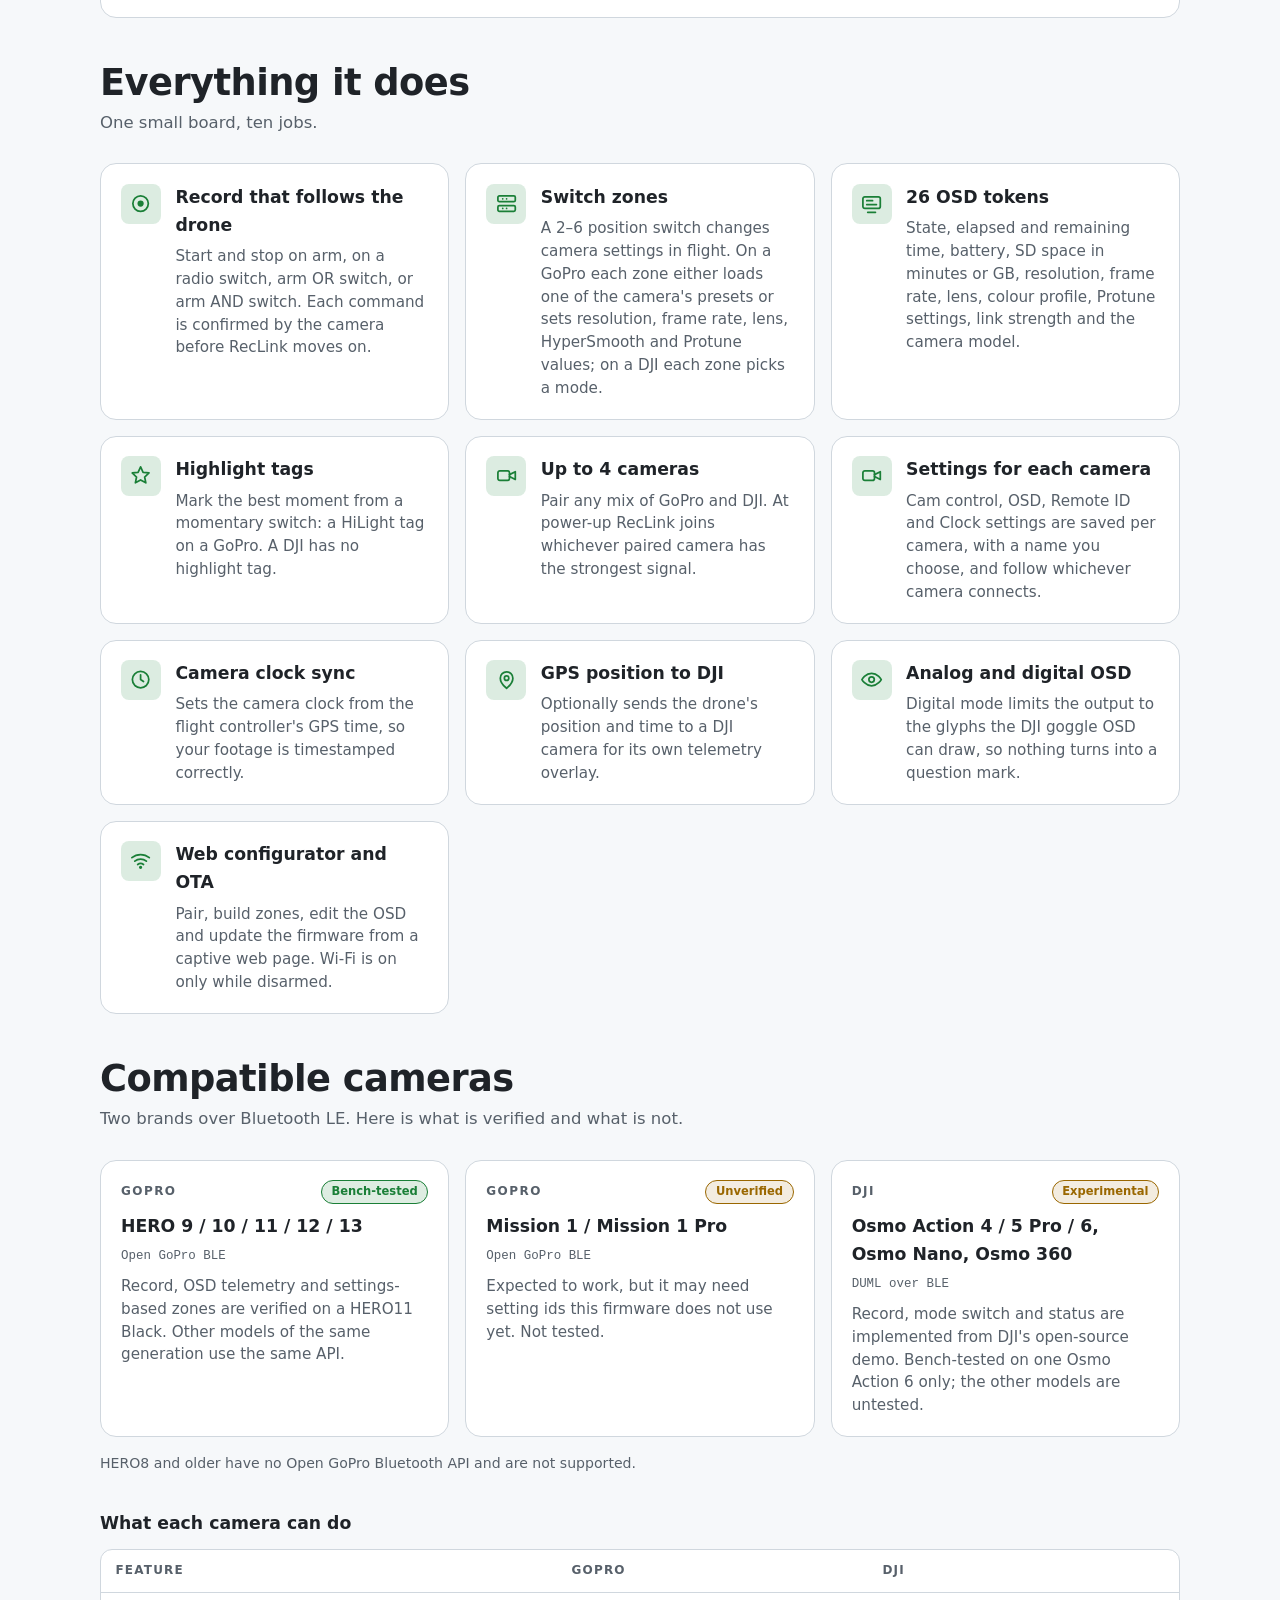
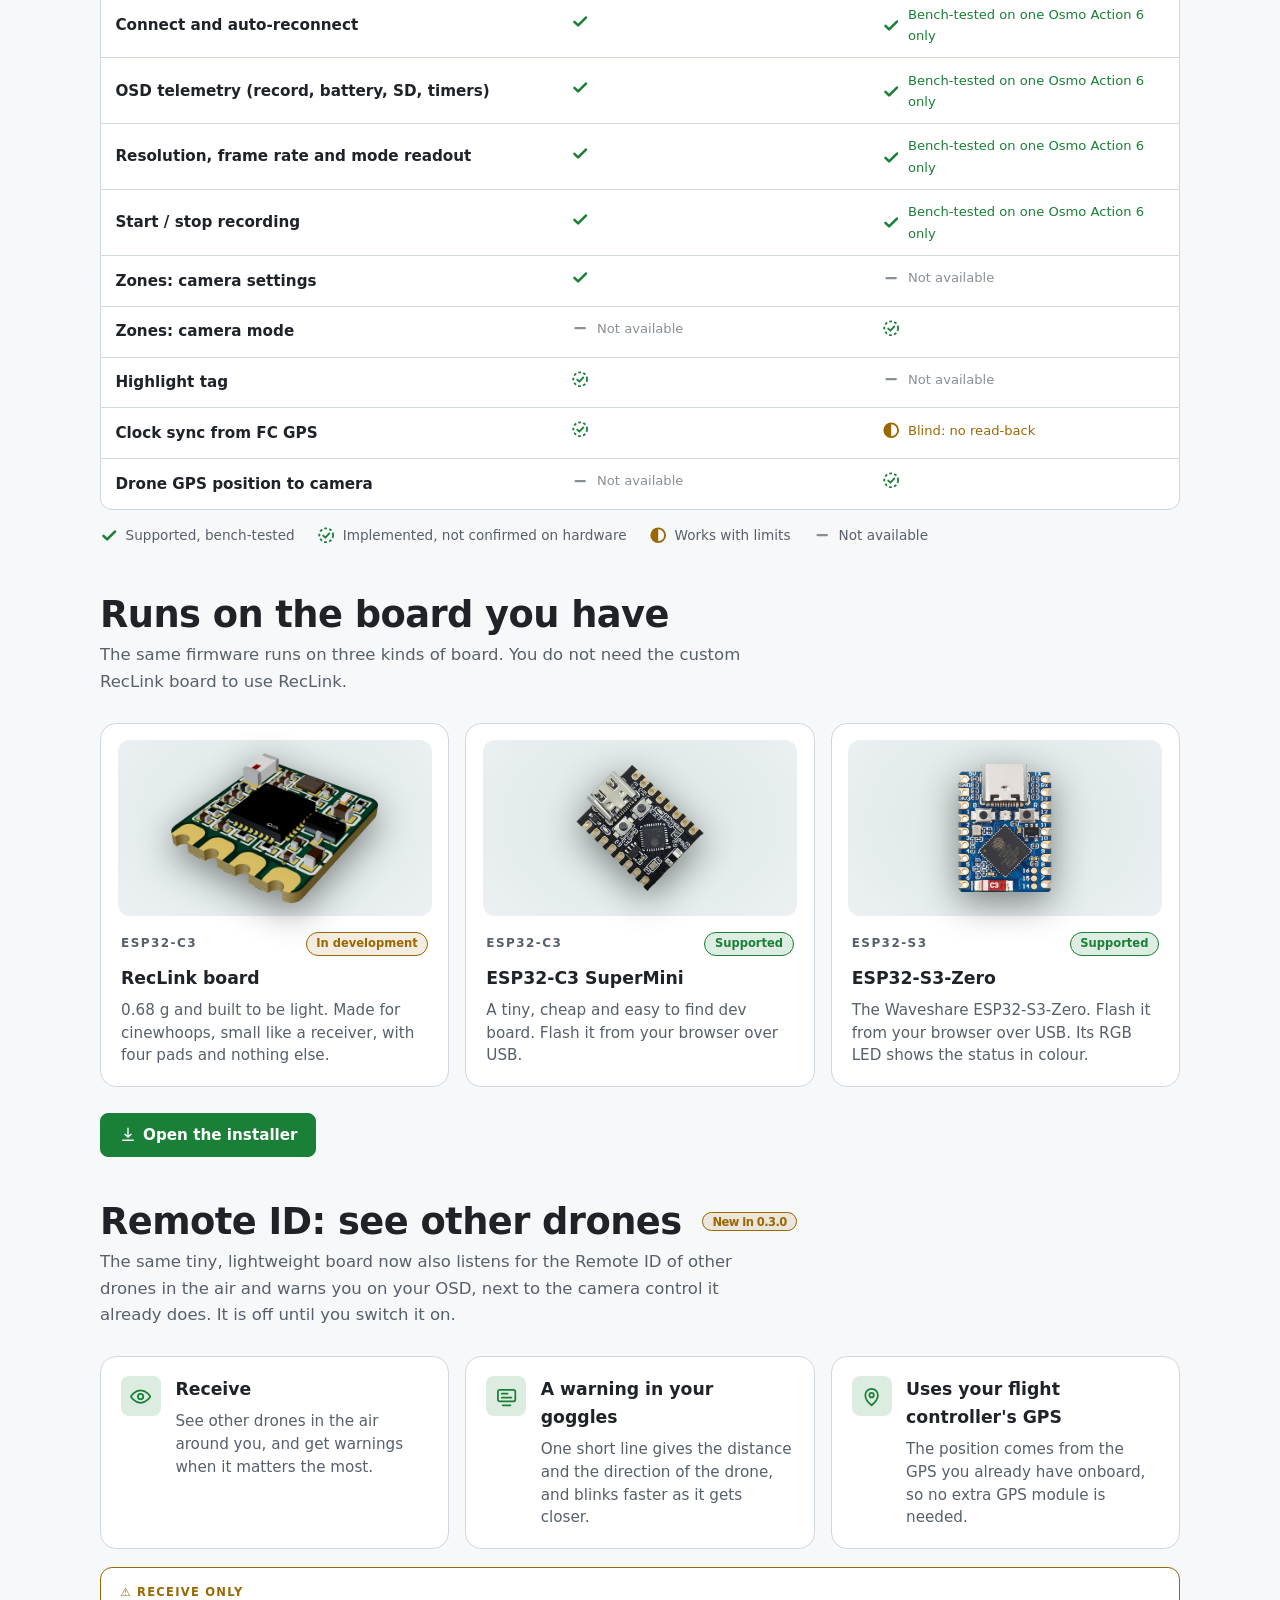
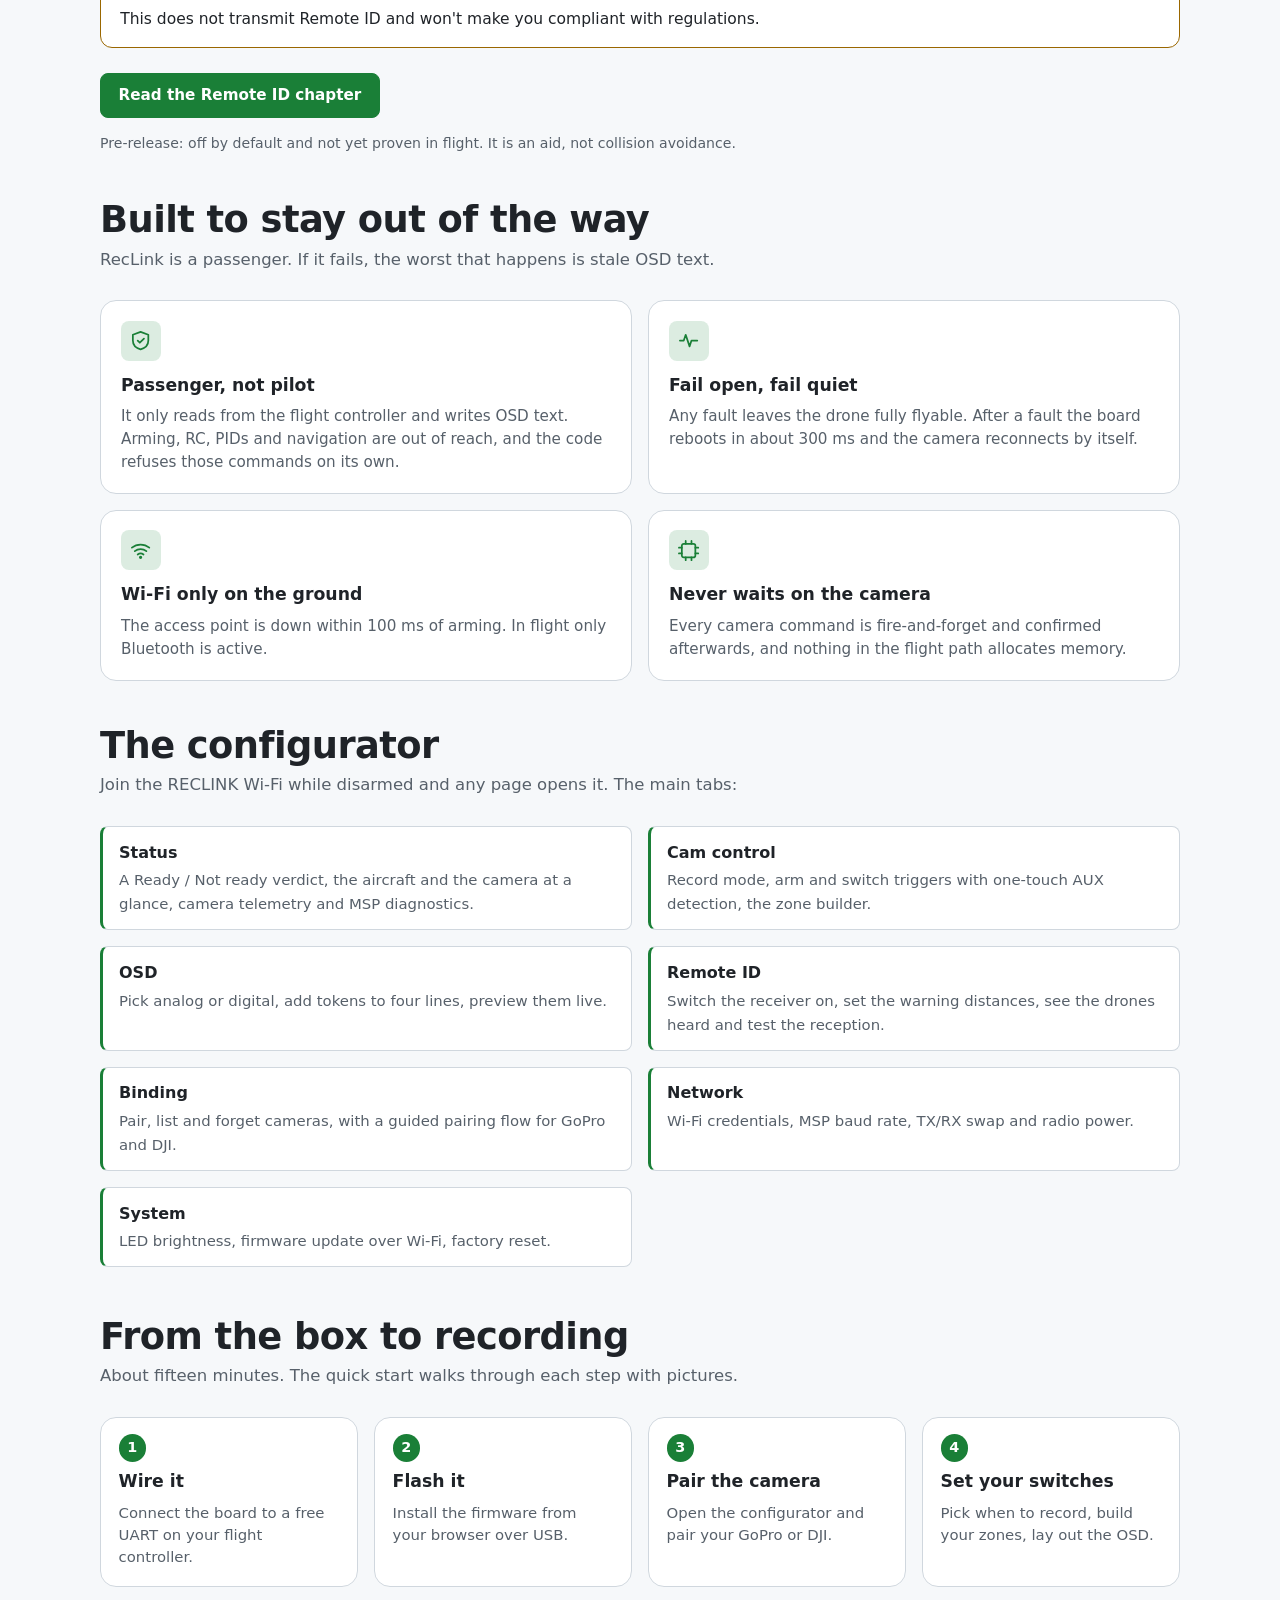
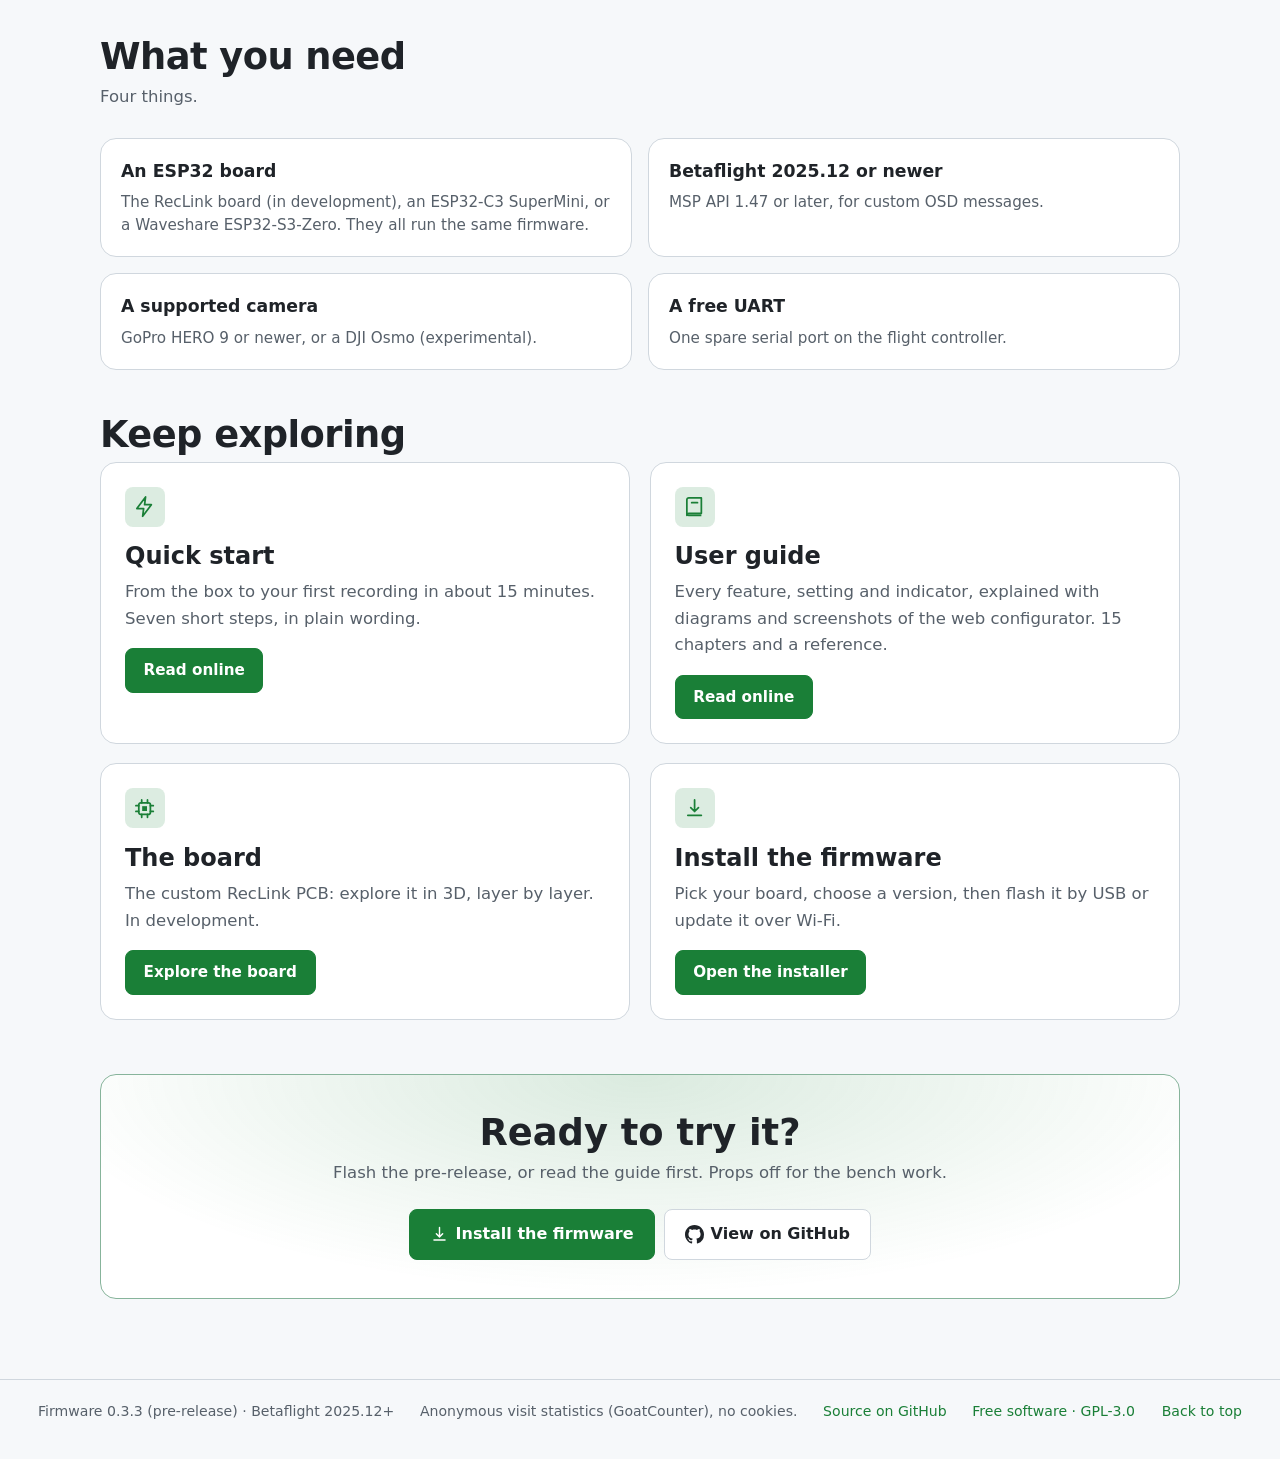
==== commit 5b266c1d: "Site for firmware 0.3.3: new Status tab, DJI pairing popup and self-healing key, GoPro simple zones," ====
--- a/RecLink/en/index.html
+++ b/RecLink/en/index.html
@@ -19,7 +19,7 @@
 <meta property="og:locale" content="en_US"><meta property="og:locale:alternate" content="it_IT">
 <meta property="og:image" content="https://fpvitt.github.io/RecLink/assets/og.png"><meta property="og:image:width" content="1200"><meta property="og:image:height" content="630">
 <meta name="twitter:card" content="summary_large_image"><meta name="twitter:title" content="RecLink guides · RecLink"><meta name="twitter:description" content="RecLink links your Betaflight flight controller to your GoPro or DJI Osmo. It runs on its own tiny custom board or on a common ESP32 dev board you may already have. It starts and stops recording from your radio, shows the camera status in your OSD and syncs the camera clock from GPS, without ever affecting how your quad flies."><meta name="twitter:image" content="https://fpvitt.github.io/RecLink/assets/og.png">
-<script type="application/ld+json">{"@context": "https://schema.org", "@type": "SoftwareApplication", "name": "RecLink", "applicationCategory": "DeveloperApplication", "operatingSystem": "ESP32 (ESP-IDF)", "softwareVersion": "0.3.2", "description": "RecLink links your Betaflight flight controller to your GoPro or DJI Osmo. It runs on its own tiny custom board or on a common ESP32 dev board you may already have. It starts and stops recording from your radio, shows the camera status in your OSD and syncs the camera clock from GPS, without ever affecting how your quad flies.", "url": "https://fpvitt.github.io/RecLink/en/", "image": "https://fpvitt.github.io/RecLink/assets/og.png", "downloadUrl": "https://github.com/FPVitt/RecLink/releases", "codeRepository": "https://github.com/FPVitt/RecLink", "license": "https://github.com/FPVitt/RecLink", "offers": {"@type": "Offer", "price": "0", "priceCurrency": "EUR"}}</script>
+<script type="application/ld+json">{"@context": "https://schema.org", "@type": "SoftwareApplication", "name": "RecLink", "applicationCategory": "DeveloperApplication", "operatingSystem": "ESP32 (ESP-IDF)", "softwareVersion": "0.3.3", "description": "RecLink links your Betaflight flight controller to your GoPro or DJI Osmo. It runs on its own tiny custom board or on a common ESP32 dev board you may already have. It starts and stops recording from your radio, shows the camera status in your OSD and syncs the camera clock from GPS, without ever affecting how your quad flies.", "url": "https://fpvitt.github.io/RecLink/en/", "image": "https://fpvitt.github.io/RecLink/assets/og.png", "downloadUrl": "https://github.com/FPVitt/RecLink/releases", "codeRepository": "https://github.com/FPVitt/RecLink", "license": "https://github.com/FPVitt/RecLink", "offers": {"@type": "Offer", "price": "0", "priceCurrency": "EUR"}}</script>
 <script>try{var t=localStorage.getItem('rl-theme');if(t)document.documentElement.dataset.theme=t}catch(e){}</script>
 <link rel="stylesheet" href="../assets/site.css">
 </head>
@@ -34,7 +34,7 @@
 <div class="layout">
 
 <main id="main" class="content">
-<div class="hero rl-hero"><div class="rl-hero-txt"><a class="soon-pill" href="#remote-id"><b>New in 0.3.0</b><span>Remote ID · ⚠︎ Receive only</span><i aria-hidden="true">→</i></a><h1 class="logo-h1"><svg class="mark" viewBox="0 0 168 80" aria-hidden="true"><path fill="currentColor" d="M6 6h30v12H18v44h18v12H6zM132 6h30v68h-30V62h18V18h-18z"/><circle fill="currentColor" cx="84" cy="40" r="21"/></svg>RecLink</h1><p class="sub">RecLink links your Betaflight flight controller to your GoPro or DJI Osmo. It runs on its own tiny custom board or on a common ESP32 dev board you may already have. It starts and stops recording from your radio, shows the camera status in your OSD and syncs the camera clock from GPS, without ever affecting how your quad flies.</p><div class="meta"><span>Betaflight 2025.12+</span><span>GoPro HERO 9–13</span><span>DJI Osmo (experimental)</span><span>ESP32-C3 / S3</span></div><p class="cta-row"><a class="btn lg" href="../flash/"><svg viewBox="0 0 24 24" aria-hidden="true"><path d="M12 3v12m0 0-4-4m4 4 4-4M5 19h14" fill="none" stroke="currentColor" stroke-width="1.8" stroke-linecap="round" stroke-linejoin="round"/></svg>Install the firmware</a><a class="btn lg alt" href="quick-start.html"><svg viewBox="0 0 24 24" aria-hidden="true"><path d="M13 2 4 14h7l-1 8 9-12h-7z" fill="none" stroke="currentColor" stroke-width="1.8" stroke-linejoin="round"/></svg>Quick start</a><a class="btn lg alt" href="https://github.com/FPVitt/RecLink" target="_blank" rel="noopener"><svg viewBox="0 0 16 16" aria-hidden="true" fill="currentColor"><path d="M8 0C3.58 0 0 3.58 0 8c0 3.54 2.29 6.53 5.47 7.59.4.07.55-.17.55-.38 0-.19-.01-.82-.01-1.49-2.01.37-2.53-.49-2.69-.94-.09-.23-.48-.94-.82-1.13-.28-.15-.68-.52-.01-.53.63-.01 1.08.58 1.23.82.72 1.21 1.87.87 2.33.66.07-.52.28-.87.51-1.07-1.78-.2-3.64-.89-3.64-3.95 0-.87.31-1.59.82-2.15-.08-.2-.36-1.02.08-2.12 0 0 .67-.21 2.2.82.64-.18 1.32-.27 2-.27s1.36.09 2 .27c1.53-1.04 2.2-.82 2.2-.82.44 1.1.16 1.92.08 2.12.51.56.82 1.27.82 2.15 0 3.07-1.87 3.75-3.65 3.95.29.25.54.73.54 1.48 0 1.07-.01 1.93-.01 2.2 0 .21.15.46.55.38A8.01 8.01 0 0 0 16 8c0-4.42-3.58-8-8-8z"/></svg>View on GitHub</a></p></div><div class="rl-hero-img"><div class="hero-stack"><figure class="hs" style="--i:0"><img src="../assets/board/board-iso.webp" alt="RecLink board" width="640" height="640" loading="eager" decoding="async"><figcaption>RecLink board</figcaption></figure><figure class="hs" style="--i:1"><img src="../assets/board/hero-supermini.webp" alt="ESP32-C3 SuperMini" width="640" height="640" loading="lazy" decoding="async"><figcaption>ESP32-C3 SuperMini</figcaption></figure><figure class="hs" style="--i:2"><img src="../assets/board/hero-s3zero.webp" alt="ESP32-S3-Zero" width="640" height="640" loading="lazy" decoding="async"><figcaption>ESP32-S3-Zero</figcaption></figure></div></div></div><div class="callout danger"><span class="tag">Pre-release</span><p>Firmware 0.3.2 is a <b>pre-release and may contain bugs</b>. Use it at your own risk. Do every step with the <b>propellers removed</b>.</p></div><ul class="rl-stats"><li><b>12</b><span>camera models supported</span></li><li><b>31</b><span>custom OSD tokens</span></li><li><b>6</b><span>selectable camera presets, from one switch</span></li><li><b>8</b><span>drones identified at once, via Remote ID</span></li><li><b>0.68 g</b><span>custom board weight</span></li></ul><section class="rl-sec" id="action"><h2 class="sec">How it works</h2><p class="sec-s">Record on arm, read the camera on your OSD, and set it all up from your phone.</p><div class="acts"><article class="act"><span class="ico"><svg viewBox="0 0 24 24" aria-hidden="true" fill="none" stroke="currentColor" stroke-width="1.8" stroke-linecap="round" stroke-linejoin="round"><circle cx="12" cy="12" r="8"/><circle cx="12" cy="12" r="3.2" fill="currentColor" stroke="none"/></svg></span><h3>Arm to record</h3><p>Recording starts the moment you arm, or from a radio switch, or both. Every command is checked against what the camera actually reports.</p></article><article class="act"><span class="ico"><svg viewBox="0 0 24 24" aria-hidden="true" fill="none" stroke="currentColor" stroke-width="1.8" stroke-linecap="round" stroke-linejoin="round"><rect x="3" y="5" width="18" height="12" rx="2"/><path d="M7 9h6M7 13h10M8 21h8"/></svg></span><h3>Status in your goggles</h3><p>Recording state, timers, battery, SD space and settings drawn on your Betaflight OSD, on four lines you design.</p></article><article class="act"><span class="ico"><svg viewBox="0 0 24 24" aria-hidden="true" fill="none" stroke="currentColor" stroke-width="1.8" stroke-linecap="round" stroke-linejoin="round"><path d="M3 9a14 14 0 0 1 18 0M6 12.5a9.5 9.5 0 0 1 12 0M9 16a5 5 0 0 1 6 0"/><circle cx="12" cy="19" r=".8" fill="currentColor"/></svg></span><h3>Configure from your phone</h3><p>The board opens its own Wi-Fi while you are disarmed. No app, no cloud, no account. It switches off the instant you arm.</p></article></div><div class="osd-demo"><div class="osd-cap"><h3>Your OSD, your layout</h3><p>A simulated camera feeds it, with the same tokens you place in the configurator. You choose what goes on each of the four 16-character lines.</p></div><div class="osd-wrap"><div class="osd-screen" role="img" aria-label="A simulated camera feeds it, with the same tokens you place in the configurator. You choose what goes on each of the four 16-character lines." data-sets="[[&quot;%st %et  %bt&quot;, &quot;%rs %fp %ln&quot;, &quot;%sd %sg&quot;, &quot;%md %pr&quot;], [&quot;&quot;, &quot;%st %et&quot;, &quot;&quot;, &quot;&quot;], [&quot;%st %et&quot;, &quot;SD %sd left&quot;, &quot;%sg FREE&quot;, &quot;BAT %bt&quot;], [&quot;%rs %fp %ln&quot;, &quot;%pr %bd %ar&quot;, &quot;%cr dBm  %bt&quot;, &quot;%st %et&quot;]]" data-labels="[&quot;Full status&quot;, &quot;Minimal&quot;, &quot;Card and battery&quot;, &quot;Camera settings&quot;]"><div class="osd-lines"><span>REC 0:00  87%</span><span>5.3K 60 WIDE</span><span>94m 38.4G</span><span>VIDEO HLG</span></div><i class="osd-prog" aria-hidden="true"></i></div><div class="osd-bar"><span class="osd-label">Full status</span><span class="osd-dots"><button type="button" class="osd-dot on" aria-label="Full status" data-i="0"></button><button type="button" class="osd-dot" aria-label="Minimal" data-i="1"></button><button type="button" class="osd-dot" aria-label="Card and battery" data-i="2"></button><button type="button" class="osd-dot" aria-label="Camera settings" data-i="3"></button></span></div></div></div></section><section class="rl-sec" id="features"><h2 class="sec">Everything it does</h2><p class="sec-s">One small board, ten jobs.</p><div class="feats"><article class="feat"><span class="ico"><svg viewBox="0 0 24 24" aria-hidden="true" fill="none" stroke="currentColor" stroke-width="1.8" stroke-linecap="round" stroke-linejoin="round"><circle cx="12" cy="12" r="8"/><circle cx="12" cy="12" r="3.2" fill="currentColor" stroke="none"/></svg></span><div><h3>Record that follows the drone</h3><p>Start and stop on arm, on a radio switch, arm OR switch, or arm AND switch. Each command is confirmed by the camera before RecLink moves on.</p></div></article><article class="feat"><span class="ico"><svg viewBox="0 0 24 24" aria-hidden="true" fill="none" stroke="currentColor" stroke-width="1.8" stroke-linecap="round" stroke-linejoin="round"><rect x="3" y="4" width="18" height="6" rx="1.5"/><rect x="3" y="14" width="18" height="6" rx="1.5"/><path d="M8 7h.01M8 17h.01M12 7h.01M12 17h.01"/></svg></span><div><h3>Switch zones</h3><p>A 2–6 position switch changes camera settings in flight. On a GoPro each zone sets resolution, frame rate, lens, HyperSmooth and Protune values; on a DJI each zone picks a mode.</p></div></article><article class="feat"><span class="ico"><svg viewBox="0 0 24 24" aria-hidden="true" fill="none" stroke="currentColor" stroke-width="1.8" stroke-linecap="round" stroke-linejoin="round"><rect x="3" y="5" width="18" height="12" rx="2"/><path d="M7 9h6M7 13h10M8 21h8"/></svg></span><div><h3>31 OSD tokens</h3><p>State, elapsed and remaining time, battery, SD space in minutes or GB, resolution, frame rate, lens, colour profile, Protune settings, link strength and FC GPS.</p></div></article><article class="feat"><span class="ico"><svg viewBox="0 0 24 24" aria-hidden="true" fill="none" stroke="currentColor" stroke-width="1.8" stroke-linecap="round" stroke-linejoin="round"><path d="M12 3l2.6 5.6 6.1.7-4.5 4.2 1.2 6L12 16.5 6.6 19.5l1.2-6L3.3 9.3l6.1-.7z"/></svg></span><div><h3>Highlight tags</h3><p>Mark the best moment from a momentary switch: a HiLight tag on a GoPro, the Quick-Switch button on a DJI.</p></div></article><article class="feat"><span class="ico"><svg viewBox="0 0 24 24" aria-hidden="true" fill="none" stroke="currentColor" stroke-width="1.8" stroke-linecap="round" stroke-linejoin="round"><rect x="3" y="7" width="12" height="10" rx="2"/><path d="M15 11l6-3v8l-6-3"/></svg></span><div><h3>Up to 4 cameras</h3><p>Pair any mix of GoPro and DJI. At power-up RecLink joins whichever paired camera has the strongest signal.</p></div></article><article class="feat"><span class="ico"><svg viewBox="0 0 24 24" aria-hidden="true" fill="none" stroke="currentColor" stroke-width="1.8" stroke-linecap="round" stroke-linejoin="round"><rect x="3" y="7" width="12" height="10" rx="2"/><path d="M15 11l6-3v8l-6-3"/></svg></span><div><h3>Settings for each camera</h3><p>Cam control, OSD, Remote ID and Clock settings are saved per camera, with a name you choose, and follow whichever camera connects.</p></div></article><article class="feat"><span class="ico"><svg viewBox="0 0 24 24" aria-hidden="true" fill="none" stroke="currentColor" stroke-width="1.8" stroke-linecap="round" stroke-linejoin="round"><circle cx="12" cy="12" r="8.5"/><path d="M12 7v5l3 2"/></svg></span><div><h3>Camera clock sync</h3><p>Sets the camera clock from the flight controller&#x27;s GPS time, so your footage is timestamped correctly.</p></div></article><article class="feat"><span class="ico"><svg viewBox="0 0 24 24" aria-hidden="true" fill="none" stroke="currentColor" stroke-width="1.8" stroke-linecap="round" stroke-linejoin="round"><path d="M12 21s-6.5-5.4-6.5-10.5a6.5 6.5 0 0 1 13 0C18.5 15.6 12 21 12 21z"/><circle cx="12" cy="10.5" r="2.3"/></svg></span><div><h3>GPS position to DJI</h3><p>Optionally sends the drone&#x27;s position and time to a DJI camera for its own telemetry overlay.</p></div></article><article class="feat"><span class="ico"><svg viewBox="0 0 24 24" aria-hidden="true" fill="none" stroke="currentColor" stroke-width="1.8" stroke-linecap="round" stroke-linejoin="round"><path d="M2 12s3.6-6.5 10-6.5S22 12 22 12s-3.6 6.5-10 6.5S2 12 2 12z"/><circle cx="12" cy="12" r="2.8"/></svg></span><div><h3>Analog and digital OSD</h3><p>Digital mode limits the output to the glyphs the DJI goggle OSD can draw, so nothing turns into a question mark.</p></div></article><article class="feat"><span class="ico"><svg viewBox="0 0 24 24" aria-hidden="true" fill="none" stroke="currentColor" stroke-width="1.8" stroke-linecap="round" stroke-linejoin="round"><path d="M3 9a14 14 0 0 1 18 0M6 12.5a9.5 9.5 0 0 1 12 0M9 16a5 5 0 0 1 6 0"/><circle cx="12" cy="19" r=".8" fill="currentColor"/></svg></span><div><h3>Web configurator and OTA</h3><p>Pair, build zones, edit the OSD and update the firmware from a captive web page. Wi-Fi is on only while disarmed.</p></div></article></div></section><section class="rl-sec" id="cameras"><h2 class="sec">Compatible cameras</h2><p class="sec-s">Two brands over Bluetooth LE. Here is what is verified and what is not.</p><div class="cams"><article class="cam"><div class="cam-top"><span class="brand-t">GoPro</span><span class="badge good">Bench-tested</span></div><h3>HERO 9 / 10 / 11 / 12 / 13</h3><p class="proto">Open GoPro BLE</p><p>Record, OSD telemetry and settings-based zones are verified on a HERO11 Black. Other models of the same generation use the same API.</p></article><article class="cam"><div class="cam-top"><span class="brand-t">GoPro</span><span class="badge warn">Unverified</span></div><h3>Mission 1 / Mission 1 Pro</h3><p class="proto">Open GoPro BLE</p><p>Expected to work, but it may need setting ids this firmware does not use yet. Not tested.</p></article><article class="cam"><div class="cam-top"><span class="brand-t">DJI</span><span class="badge warn">Experimental</span></div><h3>Osmo Action 4 / 5 Pro / 6, Osmo Nano, Osmo 360</h3><p class="proto">DUML over BLE</p><p>Record, mode switch and status are implemented from DJI&#x27;s open-source demo. No DJI camera has been tested yet.</p></article></div><p class="fine">HERO8 and older have no Open GoPro Bluetooth API and are not supported.</p><h3 class="mx-h">What each camera can do</h3><div class="mx-wrap"><table class="mx"><thead><tr><th>Feature</th><th>GoPro</th><th>DJI</th></tr></thead><tbody><tr><th scope="row">Connect and auto-reconnect</th><td><span class="cm ok" title=""><svg viewBox="0 0 16 16" aria-hidden="true"><path d="M3 8.5l3.2 3.2L13 4.8" fill="none" stroke="currentColor" stroke-width="2.2" stroke-linecap="round" stroke-linejoin="round"/></svg><i></i></span></td><td><span class="cm un" title=""><svg viewBox="0 0 16 16" aria-hidden="true"><circle cx="8" cy="8" r="6" fill="none" stroke="currentColor" stroke-width="1.6" stroke-dasharray="2.4 2"/><path d="M5.4 8.3l1.9 1.9 3.4-3.7" fill="none" stroke="currentColor" stroke-width="1.6" stroke-linecap="round" stroke-linejoin="round"/></svg><i></i></span></td></tr><tr><th scope="row">OSD telemetry (record, battery, SD, timers)</th><td><span class="cm ok" title=""><svg viewBox="0 0 16 16" aria-hidden="true"><path d="M3 8.5l3.2 3.2L13 4.8" fill="none" stroke="currentColor" stroke-width="2.2" stroke-linecap="round" stroke-linejoin="round"/></svg><i></i></span></td><td><span class="cm un" title=""><svg viewBox="0 0 16 16" aria-hidden="true"><circle cx="8" cy="8" r="6" fill="none" stroke="currentColor" stroke-width="1.6" stroke-dasharray="2.4 2"/><path d="M5.4 8.3l1.9 1.9 3.4-3.7" fill="none" stroke="currentColor" stroke-width="1.6" stroke-linecap="round" stroke-linejoin="round"/></svg><i></i></span></td></tr><tr><th scope="row">Resolution, frame rate and mode readout</th><td><span class="cm ok" title=""><svg viewBox="0 0 16 16" aria-hidden="true"><path d="M3 8.5l3.2 3.2L13 4.8" fill="none" stroke="currentColor" stroke-width="2.2" stroke-linecap="round" stroke-linejoin="round"/></svg><i></i></span></td><td><span class="cm un" title=""><svg viewBox="0 0 16 16" aria-hidden="true"><circle cx="8" cy="8" r="6" fill="none" stroke="currentColor" stroke-width="1.6" stroke-dasharray="2.4 2"/><path d="M5.4 8.3l1.9 1.9 3.4-3.7" fill="none" stroke="currentColor" stroke-width="1.6" stroke-linecap="round" stroke-linejoin="round"/></svg><i></i></span></td></tr><tr><th scope="row">Start / stop recording</th><td><span class="cm ok" title=""><svg viewBox="0 0 16 16" aria-hidden="true"><path d="M3 8.5l3.2 3.2L13 4.8" fill="none" stroke="currentColor" stroke-width="2.2" stroke-linecap="round" stroke-linejoin="round"/></svg><i></i></span></td><td><span class="cm un" title=""><svg viewBox="0 0 16 16" aria-hidden="true"><circle cx="8" cy="8" r="6" fill="none" stroke="currentColor" stroke-width="1.6" stroke-dasharray="2.4 2"/><path d="M5.4 8.3l1.9 1.9 3.4-3.7" fill="none" stroke="currentColor" stroke-width="1.6" stroke-linecap="round" stroke-linejoin="round"/></svg><i></i></span></td></tr><tr><th scope="row">Zones: camera settings</th><td><span class="cm ok" title=""><svg viewBox="0 0 16 16" aria-hidden="true"><path d="M3 8.5l3.2 3.2L13 4.8" fill="none" stroke="currentColor" stroke-width="2.2" stroke-linecap="round" stroke-linejoin="round"/></svg><i></i></span></td><td><span class="cm no" title="Not available"><svg viewBox="0 0 16 16" aria-hidden="true"><path d="M4 8h8" stroke="currentColor" stroke-width="2" stroke-linecap="round"/></svg><i>Not available</i></span></td></tr><tr><th scope="row">Zones: camera mode</th><td><span class="cm no" title="Not available"><svg viewBox="0 0 16 16" aria-hidden="true"><path d="M4 8h8" stroke="currentColor" stroke-width="2" stroke-linecap="round"/></svg><i>Not available</i></span></td><td><span class="cm un" title=""><svg viewBox="0 0 16 16" aria-hidden="true"><circle cx="8" cy="8" r="6" fill="none" stroke="currentColor" stroke-width="1.6" stroke-dasharray="2.4 2"/><path d="M5.4 8.3l1.9 1.9 3.4-3.7" fill="none" stroke="currentColor" stroke-width="1.6" stroke-linecap="round" stroke-linejoin="round"/></svg><i></i></span></td></tr><tr><th scope="row">Highlight tag</th><td><span class="cm un" title=""><svg viewBox="0 0 16 16" aria-hidden="true"><circle cx="8" cy="8" r="6" fill="none" stroke="currentColor" stroke-width="1.6" stroke-dasharray="2.4 2"/><path d="M5.4 8.3l1.9 1.9 3.4-3.7" fill="none" stroke="currentColor" stroke-width="1.6" stroke-linecap="round" stroke-linejoin="round"/></svg><i></i></span></td><td><span class="cm pa" title="Quick-Switch button instead"><svg viewBox="0 0 16 16" aria-hidden="true"><circle cx="8" cy="8" r="6" fill="none" stroke="currentColor" stroke-width="1.6"/><path d="M8 2a6 6 0 0 0 0 12z" fill="currentColor"/></svg><i>Quick-Switch button instead</i></span></td></tr><tr><th scope="row">Clock sync from FC GPS</th><td><span class="cm un" title=""><svg viewBox="0 0 16 16" aria-hidden="true"><circle cx="8" cy="8" r="6" fill="none" stroke="currentColor" stroke-width="1.6" stroke-dasharray="2.4 2"/><path d="M5.4 8.3l1.9 1.9 3.4-3.7" fill="none" stroke="currentColor" stroke-width="1.6" stroke-linecap="round" stroke-linejoin="round"/></svg><i></i></span></td><td><span class="cm pa" title="Blind: no read-back"><svg viewBox="0 0 16 16" aria-hidden="true"><circle cx="8" cy="8" r="6" fill="none" stroke="currentColor" stroke-width="1.6"/><path d="M8 2a6 6 0 0 0 0 12z" fill="currentColor"/></svg><i>Blind: no read-back</i></span></td></tr><tr><th scope="row">Drone GPS position to camera</th><td><span class="cm no" title="Not available"><svg viewBox="0 0 16 16" aria-hidden="true"><path d="M4 8h8" stroke="currentColor" stroke-width="2" stroke-linecap="round"/></svg><i>Not available</i></span></td><td><span class="cm un" title=""><svg viewBox="0 0 16 16" aria-hidden="true"><circle cx="8" cy="8" r="6" fill="none" stroke="currentColor" stroke-width="1.6" stroke-dasharray="2.4 2"/><path d="M5.4 8.3l1.9 1.9 3.4-3.7" fill="none" stroke="currentColor" stroke-width="1.6" stroke-linecap="round" stroke-linejoin="round"/></svg><i></i></span></td></tr></tbody></table></div><ul class="mx-leg"><li><span class="cm ok" title=""><svg viewBox="0 0 16 16" aria-hidden="true"><path d="M3 8.5l3.2 3.2L13 4.8" fill="none" stroke="currentColor" stroke-width="2.2" stroke-linecap="round" stroke-linejoin="round"/></svg><i></i></span><span>Supported, bench-tested</span></li><li><span class="cm un" title=""><svg viewBox="0 0 16 16" aria-hidden="true"><circle cx="8" cy="8" r="6" fill="none" stroke="currentColor" stroke-width="1.6" stroke-dasharray="2.4 2"/><path d="M5.4 8.3l1.9 1.9 3.4-3.7" fill="none" stroke="currentColor" stroke-width="1.6" stroke-linecap="round" stroke-linejoin="round"/></svg><i></i></span><span>Implemented, not confirmed on hardware</span></li><li><span class="cm pa" title=""><svg viewBox="0 0 16 16" aria-hidden="true"><circle cx="8" cy="8" r="6" fill="none" stroke="currentColor" stroke-width="1.6"/><path d="M8 2a6 6 0 0 0 0 12z" fill="currentColor"/></svg><i></i></span><span>Works with limits</span></li><li><span class="cm no" title=""><svg viewBox="0 0 16 16" aria-hidden="true"><path d="M4 8h8" stroke="currentColor" stroke-width="2" stroke-linecap="round"/></svg><i></i></span><span>Not available</span></li></ul></section><section class="rl-sec" id="boards"><h2 class="sec">Runs on the board you have</h2><p class="sec-s">The same firmware runs on three kinds of board. You do not need the custom RecLink board to use RecLink.</p><div class="cams brds"><article class="cam"><div class="cam-img"><img src="../assets/board/board-iso.webp" alt="RecLink board" width="640" height="640" loading="lazy" decoding="async"></div><div class="cam-top"><span class="brand-t">ESP32-C3</span><span class="badge warn">In development</span></div><h3>RecLink board</h3><p>0.68 g and built to be light. Made for cinewhoops, small like a receiver, with four pads and nothing else.</p></article><article class="cam"><div class="cam-img"><img src="../assets/board/hero-supermini.webp" alt="ESP32-C3 SuperMini" width="640" height="640" loading="lazy" decoding="async"></div><div class="cam-top"><span class="brand-t">ESP32-C3</span><span class="badge good">Supported</span></div><h3>ESP32-C3 SuperMini</h3><p>A tiny, cheap and easy to find dev board. Flash it from your browser over USB.</p></article><article class="cam"><div class="cam-img"><img src="../assets/board/hero-s3zero.webp" alt="ESP32-S3-Zero" width="640" height="640" loading="lazy" decoding="async"></div><div class="cam-top"><span class="brand-t">ESP32-S3</span><span class="badge good">Supported</span></div><h3>ESP32-S3-Zero</h3><p>The Waveshare ESP32-S3-Zero. Flash it from your browser over USB. Its RGB LED shows the status in colour.</p></article></div><p class="cta-row"><a class="btn" href="../flash/"><svg viewBox="0 0 24 24" aria-hidden="true"><path d="M12 3v12m0 0-4-4m4 4 4-4M5 19h14" fill="none" stroke="currentColor" stroke-width="1.8" stroke-linecap="round" stroke-linejoin="round"/></svg>Open the installer</a></p></section><section class="rl-sec" id="remote-id"><h2 class="sec">Remote ID: see other drones <span class="badge warn">New in 0.3.0</span></h2><p class="sec-s">The same tiny, lightweight board now also listens for the Remote ID of other drones in the air and warns you on your OSD, next to the camera control it already does. It is off until you switch it on.</p><div class="feats"><article class="feat"><span class="ico"><svg viewBox="0 0 24 24" aria-hidden="true" fill="none" stroke="currentColor" stroke-width="1.8" stroke-linecap="round" stroke-linejoin="round"><path d="M2 12s3.6-6.5 10-6.5S22 12 22 12s-3.6 6.5-10 6.5S2 12 2 12z"/><circle cx="12" cy="12" r="2.8"/></svg></span><div><h3>Receive</h3><p>See other drones in the air around you, and get warnings when it matters the most.</p></div></article><article class="feat"><span class="ico"><svg viewBox="0 0 24 24" aria-hidden="true" fill="none" stroke="currentColor" stroke-width="1.8" stroke-linecap="round" stroke-linejoin="round"><rect x="3" y="5" width="18" height="12" rx="2"/><path d="M7 9h6M7 13h10M8 21h8"/></svg></span><div><h3>A warning in your goggles</h3><p>One short line gives the distance and the direction of the drone, and blinks faster as it gets closer.</p></div></article><article class="feat"><span class="ico"><svg viewBox="0 0 24 24" aria-hidden="true" fill="none" stroke="currentColor" stroke-width="1.8" stroke-linecap="round" stroke-linejoin="round"><path d="M12 21s-6.5-5.4-6.5-10.5a6.5 6.5 0 0 1 13 0C18.5 15.6 12 21 12 21z"/><circle cx="12" cy="10.5" r="2.3"/></svg></span><div><h3>Uses your flight controller&#x27;s GPS</h3><p>The position comes from the GPS you already have onboard, so no extra GPS module is needed.</p></div></article></div><div class="callout warn"><span class="tag">⚠︎ Receive only</span><p>This does not transmit Remote ID and won't make you compliant with regulations.</p></div><p class="cta-row"><a class="btn" href="user-guide.html#ch15">Read the Remote ID chapter</a></p><p class="fine">Pre-release: off by default and not yet proven in flight. It is an aid, not collision avoidance.</p></section><section class="rl-sec" id="safety"><h2 class="sec">Built to stay out of the way</h2><p class="sec-s">RecLink is a passenger. If it fails, the worst that happens is stale OSD text.</p><div class="safes"><article class="safe"><span class="ico"><svg viewBox="0 0 24 24" aria-hidden="true" fill="none" stroke="currentColor" stroke-width="1.8" stroke-linecap="round" stroke-linejoin="round"><path d="M12 3l8 3v6c0 4.5-3.2 7.8-8 9-4.8-1.2-8-4.5-8-9V6z"/><path d="M9 12l2.2 2.2L15.5 10"/></svg></span><h3>Passenger, not pilot</h3><p>It only reads from the flight controller and writes OSD text. Arming, RC, PIDs and navigation are out of reach, and the code refuses those commands on its own.</p></article><article class="safe"><span class="ico"><svg viewBox="0 0 24 24" aria-hidden="true" fill="none" stroke="currentColor" stroke-width="1.8" stroke-linecap="round" stroke-linejoin="round"><path d="M3 12h4l2-6 4 12 2-6h6"/></svg></span><h3>Fail open, fail quiet</h3><p>Any fault leaves the drone fully flyable. After a fault the board reboots in about 300 ms and the camera reconnects by itself.</p></article><article class="safe"><span class="ico"><svg viewBox="0 0 24 24" aria-hidden="true" fill="none" stroke="currentColor" stroke-width="1.8" stroke-linecap="round" stroke-linejoin="round"><path d="M3 9a14 14 0 0 1 18 0M6 12.5a9.5 9.5 0 0 1 12 0M9 16a5 5 0 0 1 6 0"/><circle cx="12" cy="19" r=".8" fill="currentColor"/></svg></span><h3>Wi-Fi only on the ground</h3><p>The access point is down within 100 ms of arming. In flight only Bluetooth is active.</p></article><article class="safe"><span class="ico"><svg viewBox="0 0 24 24" aria-hidden="true" fill="none" stroke="currentColor" stroke-width="1.8" stroke-linecap="round" stroke-linejoin="round"><rect x="5" y="5" width="14" height="14" rx="2"/><path d="M9 2v3M15 2v3M9 19v3M15 19v3M2 9h3M2 15h3M19 9h3M19 15h3"/></svg></span><h3>Never waits on the camera</h3><p>Every camera command is fire-and-forget and confirmed afterwards, and nothing in the flight path allocates memory.</p></article></div></section><section class="rl-sec" id="portal"><h2 class="sec">The configurator</h2><p class="sec-s">Join the RECLINK Wi-Fi while disarmed and any page opens it. The main tabs:</p><ul class="tabs-list"><li><b>Status</b><span>Live link state, camera telemetry and MSP diagnostics.</span></li><li><b>Cam control</b><span>Record mode, arm and switch triggers with one-touch AUX detection, the zone builder.</span></li><li><b>OSD</b><span>Pick analog or digital, add tokens to four lines, preview them live.</span></li><li><b>Remote ID</b><span>Switch the receiver on, set the warning distances, see the drones heard and test the reception.</span></li><li><b>Binding</b><span>Pair, list and forget cameras, with a guided GoPro pairing flow.</span></li><li><b>Network</b><span>Wi-Fi credentials, MSP baud rate, TX/RX swap and radio power.</span></li><li><b>System</b><span>LED brightness, firmware update over Wi-Fi, factory reset.</span></li></ul></section><section class="rl-sec" id="start"><h2 class="sec">From the box to recording</h2><p class="sec-s">About fifteen minutes. The quick start walks through each step with pictures.</p><ol class="go"><li><div><h3>Wire it</h3><p>Connect the board to a free UART on your flight controller.</p></div></li><li><div><h3>Flash it</h3><p>Install the firmware from your browser over USB.</p></div></li><li><div><h3>Pair the camera</h3><p>Open the configurator and pair your GoPro or DJI.</p></div></li><li><div><h3>Set your switches</h3><p>Pick when to record, build your zones, lay out the OSD.</p></div></li></ol></section><section class="rl-sec" id="need"><h2 class="sec">What you need</h2><p class="sec-s">Four things.</p><div class="needs"><article class="need"><h3>An ESP32 board</h3><p>The RecLink board (in development), an ESP32-C3 SuperMini, or a Waveshare ESP32-S3-Zero. They all run the same firmware.</p></article><article class="need"><h3>Betaflight 2025.12 or newer</h3><p>MSP API 1.47 or later, for custom OSD messages.</p></article><article class="need"><h3>A supported camera</h3><p>GoPro HERO 9 or newer, or a DJI Osmo (experimental).</p></article><article class="need"><h3>A free UART</h3><p>One spare serial port on the flight controller.</p></article></div></section><section class="rl-sec" id="more"><h2 class="sec">Keep exploring</h2><div class="cards"><article class="card"><span class="ico"><svg viewBox="0 0 24 24" aria-hidden="true"><path d="M13 2 4 14h7l-1 8 9-12h-7z" fill="none" stroke="currentColor" stroke-width="1.8" stroke-linejoin="round"/></svg></span><h2>Quick start</h2><p>From the box to your first recording in about 15 minutes. Seven short steps, in plain wording.</p><div class="actions"><a class="btn" href="quick-start.html">Read online</a></div></article><article class="card"><span class="ico"><svg viewBox="0 0 24 24" aria-hidden="true"><path d="M4 5a2 2 0 0 1 2-2h13v16H6a2 2 0 0 0-2 2zM4 19a2 2 0 0 0 2 2h13" fill="none" stroke="currentColor" stroke-width="1.8" stroke-linejoin="round"/><path d="M9 8h6" stroke="currentColor" stroke-width="1.8" stroke-linecap="round"/></svg></span><h2>User guide</h2><p>Every feature, setting and indicator, explained with diagrams and screenshots of the web configurator. 15 chapters and a reference.</p><div class="actions"><a class="btn" href="user-guide.html">Read online</a></div></article><article class="card" id="bd"><span class="ico"><svg viewBox="0 0 24 24" aria-hidden="true"><rect x="6" y="6" width="12" height="12" rx="2" fill="none" stroke="currentColor" stroke-width="1.8"/><rect x="9.5" y="9.5" width="5" height="5" fill="currentColor" stroke="none"/><path d="M9 3v3M15 3v3M9 18v3M15 18v3M3 9h3M3 15h3M18 9h3M18 15h3" stroke="currentColor" stroke-width="1.8" stroke-linecap="round"/></svg></span><h2>The board</h2><p>The custom RecLink PCB: explore it in 3D, layer by layer. In development.</p><div class="actions"><a class="btn" href="the-board.html">Explore the board</a></div></article><article class="card" id="fw"><span class="ico"><svg viewBox="0 0 24 24" aria-hidden="true"><path d="M12 3v12m0 0-4-4m4 4 4-4M5 19h14" fill="none" stroke="currentColor" stroke-width="1.8" stroke-linecap="round" stroke-linejoin="round"/></svg></span><h2>Install the firmware</h2><p>Pick your board, choose a version, then flash it by USB or update it over Wi-Fi.</p><div class="actions"><a class="btn" href="../flash/">Open the installer</a></div></article></div></section><section class="rl-end"><h2>Ready to try it?</h2><p>Flash the pre-release, or read the guide first. Props off for the bench work.</p><p class="cta-row center"><a class="btn lg" href="../flash/"><svg viewBox="0 0 24 24" aria-hidden="true"><path d="M12 3v12m0 0-4-4m4 4 4-4M5 19h14" fill="none" stroke="currentColor" stroke-width="1.8" stroke-linecap="round" stroke-linejoin="round"/></svg>Install the firmware</a><a class="btn lg alt" href="https://github.com/FPVitt/RecLink" target="_blank" rel="noopener"><svg viewBox="0 0 16 16" aria-hidden="true" fill="currentColor"><path d="M8 0C3.58 0 0 3.58 0 8c0 3.54 2.29 6.53 5.47 7.59.4.07.55-.17.55-.38 0-.19-.01-.82-.01-1.49-2.01.37-2.53-.49-2.69-.94-.09-.23-.48-.94-.82-1.13-.28-.15-.68-.52-.01-.53.63-.01 1.08.58 1.23.82.72 1.21 1.87.87 2.33.66.07-.52.28-.87.51-1.07-1.78-.2-3.64-.89-3.64-3.95 0-.87.31-1.59.82-2.15-.08-.2-.36-1.02.08-2.12 0 0 .67-.21 2.2.82.64-.18 1.32-.27 2-.27s1.36.09 2 .27c1.53-1.04 2.2-.82 2.2-.82.44 1.1.16 1.92.08 2.12.51.56.82 1.27.82 2.15 0 3.07-1.87 3.75-3.65 3.95.29.25.54.73.54 1.48 0 1.07-.01 1.93-.01 2.2 0 .21.15.46.55.38A8.01 8.01 0 0 0 16 8c0-4.42-3.58-8-8-8z"/></svg>View on GitHub</a></p></section><script>
+<div class="hero rl-hero"><div class="rl-hero-txt"><a class="soon-pill" href="#remote-id"><b>New in 0.3.0</b><span>Remote ID · ⚠︎ Receive only</span><i aria-hidden="true">→</i></a><h1 class="logo-h1"><svg class="mark" viewBox="0 0 168 80" aria-hidden="true"><path fill="currentColor" d="M6 6h30v12H18v44h18v12H6zM132 6h30v68h-30V62h18V18h-18z"/><circle fill="currentColor" cx="84" cy="40" r="21"/></svg>RecLink</h1><p class="sub">RecLink links your Betaflight flight controller to your GoPro or DJI Osmo. It runs on its own tiny custom board or on a common ESP32 dev board you may already have. It starts and stops recording from your radio, shows the camera status in your OSD and syncs the camera clock from GPS, without ever affecting how your quad flies.</p><div class="meta"><span>Betaflight 2025.12+</span><span>GoPro HERO 9–13</span><span>DJI Osmo (experimental)</span><span>ESP32-C3 / S3</span></div><p class="cta-row"><a class="btn lg" href="../flash/"><svg viewBox="0 0 24 24" aria-hidden="true"><path d="M12 3v12m0 0-4-4m4 4 4-4M5 19h14" fill="none" stroke="currentColor" stroke-width="1.8" stroke-linecap="round" stroke-linejoin="round"/></svg>Install the firmware</a><a class="btn lg alt" href="quick-start.html"><svg viewBox="0 0 24 24" aria-hidden="true"><path d="M13 2 4 14h7l-1 8 9-12h-7z" fill="none" stroke="currentColor" stroke-width="1.8" stroke-linejoin="round"/></svg>Quick start</a><a class="btn lg alt" href="https://github.com/FPVitt/RecLink" target="_blank" rel="noopener"><svg viewBox="0 0 16 16" aria-hidden="true" fill="currentColor"><path d="M8 0C3.58 0 0 3.58 0 8c0 3.54 2.29 6.53 5.47 7.59.4.07.55-.17.55-.38 0-.19-.01-.82-.01-1.49-2.01.37-2.53-.49-2.69-.94-.09-.23-.48-.94-.82-1.13-.28-.15-.68-.52-.01-.53.63-.01 1.08.58 1.23.82.72 1.21 1.87.87 2.33.66.07-.52.28-.87.51-1.07-1.78-.2-3.64-.89-3.64-3.95 0-.87.31-1.59.82-2.15-.08-.2-.36-1.02.08-2.12 0 0 .67-.21 2.2.82.64-.18 1.32-.27 2-.27s1.36.09 2 .27c1.53-1.04 2.2-.82 2.2-.82.44 1.1.16 1.92.08 2.12.51.56.82 1.27.82 2.15 0 3.07-1.87 3.75-3.65 3.95.29.25.54.73.54 1.48 0 1.07-.01 1.93-.01 2.2 0 .21.15.46.55.38A8.01 8.01 0 0 0 16 8c0-4.42-3.58-8-8-8z"/></svg>View on GitHub</a></p></div><div class="rl-hero-img"><div class="hero-stack"><figure class="hs" style="--i:0"><img src="../assets/board/board-iso.webp" alt="RecLink board" width="640" height="640" loading="eager" decoding="async"><figcaption>RecLink board</figcaption></figure><figure class="hs" style="--i:1"><img src="../assets/board/hero-supermini.webp" alt="ESP32-C3 SuperMini" width="640" height="640" loading="lazy" decoding="async"><figcaption>ESP32-C3 SuperMini</figcaption></figure><figure class="hs" style="--i:2"><img src="../assets/board/hero-s3zero.webp" alt="ESP32-S3-Zero" width="640" height="640" loading="lazy" decoding="async"><figcaption>ESP32-S3-Zero</figcaption></figure></div></div></div><div class="callout danger"><span class="tag">Pre-release</span><p>Firmware 0.3.3 is a <b>pre-release and may contain bugs</b>. Use it at your own risk. Do every step with the <b>propellers removed</b>.</p></div><ul class="rl-stats"><li><b>12</b><span>camera models supported</span></li><li><b>26</b><span>custom OSD tokens</span></li><li><b>6</b><span>selectable camera presets, from one switch</span></li><li><b>8</b><span>drones identified at once, via Remote ID</span></li><li><b>0.68 g</b><span>custom board weight</span></li></ul><section class="rl-sec" id="action"><h2 class="sec">How it works</h2><p class="sec-s">Record on arm, read the camera on your OSD, and set it all up from your phone.</p><div class="acts"><article class="act"><span class="ico"><svg viewBox="0 0 24 24" aria-hidden="true" fill="none" stroke="currentColor" stroke-width="1.8" stroke-linecap="round" stroke-linejoin="round"><circle cx="12" cy="12" r="8"/><circle cx="12" cy="12" r="3.2" fill="currentColor" stroke="none"/></svg></span><h3>Arm to record</h3><p>Recording starts the moment you arm, or from a radio switch, or both. Every command is checked against what the camera actually reports.</p></article><article class="act"><span class="ico"><svg viewBox="0 0 24 24" aria-hidden="true" fill="none" stroke="currentColor" stroke-width="1.8" stroke-linecap="round" stroke-linejoin="round"><rect x="3" y="5" width="18" height="12" rx="2"/><path d="M7 9h6M7 13h10M8 21h8"/></svg></span><h3>Status in your goggles</h3><p>Recording state, timers, battery, SD space and settings drawn on your Betaflight OSD, on four lines you design.</p></article><article class="act"><span class="ico"><svg viewBox="0 0 24 24" aria-hidden="true" fill="none" stroke="currentColor" stroke-width="1.8" stroke-linecap="round" stroke-linejoin="round"><path d="M3 9a14 14 0 0 1 18 0M6 12.5a9.5 9.5 0 0 1 12 0M9 16a5 5 0 0 1 6 0"/><circle cx="12" cy="19" r=".8" fill="currentColor"/></svg></span><h3>Configure from your phone</h3><p>The board opens its own Wi-Fi while you are disarmed. No app, no cloud, no account. It switches off the instant you arm.</p></article></div><div class="osd-demo"><div class="osd-cap"><h3>Your OSD, your layout</h3><p>A simulated camera feeds it, with the same tokens you place in the configurator. You choose what goes on each of the four 16-character lines.</p></div><div class="osd-wrap"><div class="osd-screen" role="img" aria-label="A simulated camera feeds it, with the same tokens you place in the configurator. You choose what goes on each of the four 16-character lines." data-sets="[[&quot;%st %et  %bt&quot;, &quot;%rs %fp %ln&quot;, &quot;%sd %sg&quot;, &quot;%md %pr&quot;], [&quot;&quot;, &quot;%st %et&quot;, &quot;&quot;, &quot;&quot;], [&quot;%st %et&quot;, &quot;SD %sd left&quot;, &quot;%sg FREE&quot;, &quot;BAT %bt&quot;], [&quot;%rs %fp %ln&quot;, &quot;%pr %bd %ar&quot;, &quot;%cr dBm  %bt&quot;, &quot;%st %et&quot;]]" data-labels="[&quot;Full status&quot;, &quot;Minimal&quot;, &quot;Card and battery&quot;, &quot;Camera settings&quot;]"><div class="osd-lines"><span>REC 0:00  87%</span><span>5.3K 60 WIDE</span><span>94m 38.4G</span><span>VIDEO HLG</span></div><i class="osd-prog" aria-hidden="true"></i></div><div class="osd-bar"><span class="osd-label">Full status</span><span class="osd-dots"><button type="button" class="osd-dot on" aria-label="Full status" data-i="0"></button><button type="button" class="osd-dot" aria-label="Minimal" data-i="1"></button><button type="button" class="osd-dot" aria-label="Card and battery" data-i="2"></button><button type="button" class="osd-dot" aria-label="Camera settings" data-i="3"></button></span></div></div></div></section><section class="rl-sec" id="features"><h2 class="sec">Everything it does</h2><p class="sec-s">One small board, ten jobs.</p><div class="feats"><article class="feat"><span class="ico"><svg viewBox="0 0 24 24" aria-hidden="true" fill="none" stroke="currentColor" stroke-width="1.8" stroke-linecap="round" stroke-linejoin="round"><circle cx="12" cy="12" r="8"/><circle cx="12" cy="12" r="3.2" fill="currentColor" stroke="none"/></svg></span><div><h3>Record that follows the drone</h3><p>Start and stop on arm, on a radio switch, arm OR switch, or arm AND switch. Each command is confirmed by the camera before RecLink moves on.</p></div></article><article class="feat"><span class="ico"><svg viewBox="0 0 24 24" aria-hidden="true" fill="none" stroke="currentColor" stroke-width="1.8" stroke-linecap="round" stroke-linejoin="round"><rect x="3" y="4" width="18" height="6" rx="1.5"/><rect x="3" y="14" width="18" height="6" rx="1.5"/><path d="M8 7h.01M8 17h.01M12 7h.01M12 17h.01"/></svg></span><div><h3>Switch zones</h3><p>A 2–6 position switch changes camera settings in flight. On a GoPro each zone either loads one of the camera&#x27;s presets or sets resolution, frame rate, lens, HyperSmooth and Protune values; on a DJI each zone picks a mode.</p></div></article><article class="feat"><span class="ico"><svg viewBox="0 0 24 24" aria-hidden="true" fill="none" stroke="currentColor" stroke-width="1.8" stroke-linecap="round" stroke-linejoin="round"><rect x="3" y="5" width="18" height="12" rx="2"/><path d="M7 9h6M7 13h10M8 21h8"/></svg></span><div><h3>26 OSD tokens</h3><p>State, elapsed and remaining time, battery, SD space in minutes or GB, resolution, frame rate, lens, colour profile, Protune settings, link strength and the camera model.</p></div></article><article class="feat"><span class="ico"><svg viewBox="0 0 24 24" aria-hidden="true" fill="none" stroke="currentColor" stroke-width="1.8" stroke-linecap="round" stroke-linejoin="round"><path d="M12 3l2.6 5.6 6.1.7-4.5 4.2 1.2 6L12 16.5 6.6 19.5l1.2-6L3.3 9.3l6.1-.7z"/></svg></span><div><h3>Highlight tags</h3><p>Mark the best moment from a momentary switch: a HiLight tag on a GoPro. A DJI has no highlight tag.</p></div></article><article class="feat"><span class="ico"><svg viewBox="0 0 24 24" aria-hidden="true" fill="none" stroke="currentColor" stroke-width="1.8" stroke-linecap="round" stroke-linejoin="round"><rect x="3" y="7" width="12" height="10" rx="2"/><path d="M15 11l6-3v8l-6-3"/></svg></span><div><h3>Up to 4 cameras</h3><p>Pair any mix of GoPro and DJI. At power-up RecLink joins whichever paired camera has the strongest signal.</p></div></article><article class="feat"><span class="ico"><svg viewBox="0 0 24 24" aria-hidden="true" fill="none" stroke="currentColor" stroke-width="1.8" stroke-linecap="round" stroke-linejoin="round"><rect x="3" y="7" width="12" height="10" rx="2"/><path d="M15 11l6-3v8l-6-3"/></svg></span><div><h3>Settings for each camera</h3><p>Cam control, OSD, Remote ID and Clock settings are saved per camera, with a name you choose, and follow whichever camera connects.</p></div></article><article class="feat"><span class="ico"><svg viewBox="0 0 24 24" aria-hidden="true" fill="none" stroke="currentColor" stroke-width="1.8" stroke-linecap="round" stroke-linejoin="round"><circle cx="12" cy="12" r="8.5"/><path d="M12 7v5l3 2"/></svg></span><div><h3>Camera clock sync</h3><p>Sets the camera clock from the flight controller&#x27;s GPS time, so your footage is timestamped correctly.</p></div></article><article class="feat"><span class="ico"><svg viewBox="0 0 24 24" aria-hidden="true" fill="none" stroke="currentColor" stroke-width="1.8" stroke-linecap="round" stroke-linejoin="round"><path d="M12 21s-6.5-5.4-6.5-10.5a6.5 6.5 0 0 1 13 0C18.5 15.6 12 21 12 21z"/><circle cx="12" cy="10.5" r="2.3"/></svg></span><div><h3>GPS position to DJI</h3><p>Optionally sends the drone&#x27;s position and time to a DJI camera for its own telemetry overlay.</p></div></article><article class="feat"><span class="ico"><svg viewBox="0 0 24 24" aria-hidden="true" fill="none" stroke="currentColor" stroke-width="1.8" stroke-linecap="round" stroke-linejoin="round"><path d="M2 12s3.6-6.5 10-6.5S22 12 22 12s-3.6 6.5-10 6.5S2 12 2 12z"/><circle cx="12" cy="12" r="2.8"/></svg></span><div><h3>Analog and digital OSD</h3><p>Digital mode limits the output to the glyphs the DJI goggle OSD can draw, so nothing turns into a question mark.</p></div></article><article class="feat"><span class="ico"><svg viewBox="0 0 24 24" aria-hidden="true" fill="none" stroke="currentColor" stroke-width="1.8" stroke-linecap="round" stroke-linejoin="round"><path d="M3 9a14 14 0 0 1 18 0M6 12.5a9.5 9.5 0 0 1 12 0M9 16a5 5 0 0 1 6 0"/><circle cx="12" cy="19" r=".8" fill="currentColor"/></svg></span><div><h3>Web configurator and OTA</h3><p>Pair, build zones, edit the OSD and update the firmware from a captive web page. Wi-Fi is on only while disarmed.</p></div></article></div></section><section class="rl-sec" id="cameras"><h2 class="sec">Compatible cameras</h2><p class="sec-s">Two brands over Bluetooth LE. Here is what is verified and what is not.</p><div class="cams"><article class="cam"><div class="cam-top"><span class="brand-t">GoPro</span><span class="badge good">Bench-tested</span></div><h3>HERO 9 / 10 / 11 / 12 / 13</h3><p class="proto">Open GoPro BLE</p><p>Record, OSD telemetry and settings-based zones are verified on a HERO11 Black. Other models of the same generation use the same API.</p></article><article class="cam"><div class="cam-top"><span class="brand-t">GoPro</span><span class="badge warn">Unverified</span></div><h3>Mission 1 / Mission 1 Pro</h3><p class="proto">Open GoPro BLE</p><p>Expected to work, but it may need setting ids this firmware does not use yet. Not tested.</p></article><article class="cam"><div class="cam-top"><span class="brand-t">DJI</span><span class="badge warn">Experimental</span></div><h3>Osmo Action 4 / 5 Pro / 6, Osmo Nano, Osmo 360</h3><p class="proto">DUML over BLE</p><p>Record, mode switch and status are implemented from DJI&#x27;s open-source demo. Bench-tested on one Osmo Action 6 only; the other models are untested.</p></article></div><p class="fine">HERO8 and older have no Open GoPro Bluetooth API and are not supported.</p><h3 class="mx-h">What each camera can do</h3><div class="mx-wrap"><table class="mx"><thead><tr><th>Feature</th><th>GoPro</th><th>DJI</th></tr></thead><tbody><tr><th scope="row">Connect and auto-reconnect</th><td><span class="cm ok" title=""><svg viewBox="0 0 16 16" aria-hidden="true"><path d="M3 8.5l3.2 3.2L13 4.8" fill="none" stroke="currentColor" stroke-width="2.2" stroke-linecap="round" stroke-linejoin="round"/></svg><i></i></span></td><td><span class="cm ok" title="Bench-tested on one Osmo Action 6 only"><svg viewBox="0 0 16 16" aria-hidden="true"><path d="M3 8.5l3.2 3.2L13 4.8" fill="none" stroke="currentColor" stroke-width="2.2" stroke-linecap="round" stroke-linejoin="round"/></svg><i>Bench-tested on one Osmo Action 6 only</i></span></td></tr><tr><th scope="row">OSD telemetry (record, battery, SD, timers)</th><td><span class="cm ok" title=""><svg viewBox="0 0 16 16" aria-hidden="true"><path d="M3 8.5l3.2 3.2L13 4.8" fill="none" stroke="currentColor" stroke-width="2.2" stroke-linecap="round" stroke-linejoin="round"/></svg><i></i></span></td><td><span class="cm ok" title="Bench-tested on one Osmo Action 6 only"><svg viewBox="0 0 16 16" aria-hidden="true"><path d="M3 8.5l3.2 3.2L13 4.8" fill="none" stroke="currentColor" stroke-width="2.2" stroke-linecap="round" stroke-linejoin="round"/></svg><i>Bench-tested on one Osmo Action 6 only</i></span></td></tr><tr><th scope="row">Resolution, frame rate and mode readout</th><td><span class="cm ok" title=""><svg viewBox="0 0 16 16" aria-hidden="true"><path d="M3 8.5l3.2 3.2L13 4.8" fill="none" stroke="currentColor" stroke-width="2.2" stroke-linecap="round" stroke-linejoin="round"/></svg><i></i></span></td><td><span class="cm ok" title="Bench-tested on one Osmo Action 6 only"><svg viewBox="0 0 16 16" aria-hidden="true"><path d="M3 8.5l3.2 3.2L13 4.8" fill="none" stroke="currentColor" stroke-width="2.2" stroke-linecap="round" stroke-linejoin="round"/></svg><i>Bench-tested on one Osmo Action 6 only</i></span></td></tr><tr><th scope="row">Start / stop recording</th><td><span class="cm ok" title=""><svg viewBox="0 0 16 16" aria-hidden="true"><path d="M3 8.5l3.2 3.2L13 4.8" fill="none" stroke="currentColor" stroke-width="2.2" stroke-linecap="round" stroke-linejoin="round"/></svg><i></i></span></td><td><span class="cm ok" title="Bench-tested on one Osmo Action 6 only"><svg viewBox="0 0 16 16" aria-hidden="true"><path d="M3 8.5l3.2 3.2L13 4.8" fill="none" stroke="currentColor" stroke-width="2.2" stroke-linecap="round" stroke-linejoin="round"/></svg><i>Bench-tested on one Osmo Action 6 only</i></span></td></tr><tr><th scope="row">Zones: camera settings</th><td><span class="cm ok" title=""><svg viewBox="0 0 16 16" aria-hidden="true"><path d="M3 8.5l3.2 3.2L13 4.8" fill="none" stroke="currentColor" stroke-width="2.2" stroke-linecap="round" stroke-linejoin="round"/></svg><i></i></span></td><td><span class="cm no" title="Not available"><svg viewBox="0 0 16 16" aria-hidden="true"><path d="M4 8h8" stroke="currentColor" stroke-width="2" stroke-linecap="round"/></svg><i>Not available</i></span></td></tr><tr><th scope="row">Zones: camera mode</th><td><span class="cm no" title="Not available"><svg viewBox="0 0 16 16" aria-hidden="true"><path d="M4 8h8" stroke="currentColor" stroke-width="2" stroke-linecap="round"/></svg><i>Not available</i></span></td><td><span class="cm un" title=""><svg viewBox="0 0 16 16" aria-hidden="true"><circle cx="8" cy="8" r="6" fill="none" stroke="currentColor" stroke-width="1.6" stroke-dasharray="2.4 2"/><path d="M5.4 8.3l1.9 1.9 3.4-3.7" fill="none" stroke="currentColor" stroke-width="1.6" stroke-linecap="round" stroke-linejoin="round"/></svg><i></i></span></td></tr><tr><th scope="row">Highlight tag</th><td><span class="cm un" title=""><svg viewBox="0 0 16 16" aria-hidden="true"><circle cx="8" cy="8" r="6" fill="none" stroke="currentColor" stroke-width="1.6" stroke-dasharray="2.4 2"/><path d="M5.4 8.3l1.9 1.9 3.4-3.7" fill="none" stroke="currentColor" stroke-width="1.6" stroke-linecap="round" stroke-linejoin="round"/></svg><i></i></span></td><td><span class="cm no" title="Not available"><svg viewBox="0 0 16 16" aria-hidden="true"><path d="M4 8h8" stroke="currentColor" stroke-width="2" stroke-linecap="round"/></svg><i>Not available</i></span></td></tr><tr><th scope="row">Clock sync from FC GPS</th><td><span class="cm un" title=""><svg viewBox="0 0 16 16" aria-hidden="true"><circle cx="8" cy="8" r="6" fill="none" stroke="currentColor" stroke-width="1.6" stroke-dasharray="2.4 2"/><path d="M5.4 8.3l1.9 1.9 3.4-3.7" fill="none" stroke="currentColor" stroke-width="1.6" stroke-linecap="round" stroke-linejoin="round"/></svg><i></i></span></td><td><span class="cm pa" title="Blind: no read-back"><svg viewBox="0 0 16 16" aria-hidden="true"><circle cx="8" cy="8" r="6" fill="none" stroke="currentColor" stroke-width="1.6"/><path d="M8 2a6 6 0 0 0 0 12z" fill="currentColor"/></svg><i>Blind: no read-back</i></span></td></tr><tr><th scope="row">Drone GPS position to camera</th><td><span class="cm no" title="Not available"><svg viewBox="0 0 16 16" aria-hidden="true"><path d="M4 8h8" stroke="currentColor" stroke-width="2" stroke-linecap="round"/></svg><i>Not available</i></span></td><td><span class="cm un" title=""><svg viewBox="0 0 16 16" aria-hidden="true"><circle cx="8" cy="8" r="6" fill="none" stroke="currentColor" stroke-width="1.6" stroke-dasharray="2.4 2"/><path d="M5.4 8.3l1.9 1.9 3.4-3.7" fill="none" stroke="currentColor" stroke-width="1.6" stroke-linecap="round" stroke-linejoin="round"/></svg><i></i></span></td></tr></tbody></table></div><ul class="mx-leg"><li><span class="cm ok" title=""><svg viewBox="0 0 16 16" aria-hidden="true"><path d="M3 8.5l3.2 3.2L13 4.8" fill="none" stroke="currentColor" stroke-width="2.2" stroke-linecap="round" stroke-linejoin="round"/></svg><i></i></span><span>Supported, bench-tested</span></li><li><span class="cm un" title=""><svg viewBox="0 0 16 16" aria-hidden="true"><circle cx="8" cy="8" r="6" fill="none" stroke="currentColor" stroke-width="1.6" stroke-dasharray="2.4 2"/><path d="M5.4 8.3l1.9 1.9 3.4-3.7" fill="none" stroke="currentColor" stroke-width="1.6" stroke-linecap="round" stroke-linejoin="round"/></svg><i></i></span><span>Implemented, not confirmed on hardware</span></li><li><span class="cm pa" title=""><svg viewBox="0 0 16 16" aria-hidden="true"><circle cx="8" cy="8" r="6" fill="none" stroke="currentColor" stroke-width="1.6"/><path d="M8 2a6 6 0 0 0 0 12z" fill="currentColor"/></svg><i></i></span><span>Works with limits</span></li><li><span class="cm no" title=""><svg viewBox="0 0 16 16" aria-hidden="true"><path d="M4 8h8" stroke="currentColor" stroke-width="2" stroke-linecap="round"/></svg><i></i></span><span>Not available</span></li></ul></section><section class="rl-sec" id="boards"><h2 class="sec">Runs on the board you have</h2><p class="sec-s">The same firmware runs on three kinds of board. You do not need the custom RecLink board to use RecLink.</p><div class="cams brds"><article class="cam"><div class="cam-img"><img src="../assets/board/board-iso.webp" alt="RecLink board" width="640" height="640" loading="lazy" decoding="async"></div><div class="cam-top"><span class="brand-t">ESP32-C3</span><span class="badge warn">In development</span></div><h3>RecLink board</h3><p>0.68 g and built to be light. Made for cinewhoops, small like a receiver, with four pads and nothing else.</p></article><article class="cam"><div class="cam-img"><img src="../assets/board/hero-supermini.webp" alt="ESP32-C3 SuperMini" width="640" height="640" loading="lazy" decoding="async"></div><div class="cam-top"><span class="brand-t">ESP32-C3</span><span class="badge good">Supported</span></div><h3>ESP32-C3 SuperMini</h3><p>A tiny, cheap and easy to find dev board. Flash it from your browser over USB.</p></article><article class="cam"><div class="cam-img"><img src="../assets/board/hero-s3zero.webp" alt="ESP32-S3-Zero" width="640" height="640" loading="lazy" decoding="async"></div><div class="cam-top"><span class="brand-t">ESP32-S3</span><span class="badge good">Supported</span></div><h3>ESP32-S3-Zero</h3><p>The Waveshare ESP32-S3-Zero. Flash it from your browser over USB. Its RGB LED shows the status in colour.</p></article></div><p class="cta-row"><a class="btn" href="../flash/"><svg viewBox="0 0 24 24" aria-hidden="true"><path d="M12 3v12m0 0-4-4m4 4 4-4M5 19h14" fill="none" stroke="currentColor" stroke-width="1.8" stroke-linecap="round" stroke-linejoin="round"/></svg>Open the installer</a></p></section><section class="rl-sec" id="remote-id"><h2 class="sec">Remote ID: see other drones <span class="badge warn">New in 0.3.0</span></h2><p class="sec-s">The same tiny, lightweight board now also listens for the Remote ID of other drones in the air and warns you on your OSD, next to the camera control it already does. It is off until you switch it on.</p><div class="feats"><article class="feat"><span class="ico"><svg viewBox="0 0 24 24" aria-hidden="true" fill="none" stroke="currentColor" stroke-width="1.8" stroke-linecap="round" stroke-linejoin="round"><path d="M2 12s3.6-6.5 10-6.5S22 12 22 12s-3.6 6.5-10 6.5S2 12 2 12z"/><circle cx="12" cy="12" r="2.8"/></svg></span><div><h3>Receive</h3><p>See other drones in the air around you, and get warnings when it matters the most.</p></div></article><article class="feat"><span class="ico"><svg viewBox="0 0 24 24" aria-hidden="true" fill="none" stroke="currentColor" stroke-width="1.8" stroke-linecap="round" stroke-linejoin="round"><rect x="3" y="5" width="18" height="12" rx="2"/><path d="M7 9h6M7 13h10M8 21h8"/></svg></span><div><h3>A warning in your goggles</h3><p>One short line gives the distance and the direction of the drone, and blinks faster as it gets closer.</p></div></article><article class="feat"><span class="ico"><svg viewBox="0 0 24 24" aria-hidden="true" fill="none" stroke="currentColor" stroke-width="1.8" stroke-linecap="round" stroke-linejoin="round"><path d="M12 21s-6.5-5.4-6.5-10.5a6.5 6.5 0 0 1 13 0C18.5 15.6 12 21 12 21z"/><circle cx="12" cy="10.5" r="2.3"/></svg></span><div><h3>Uses your flight controller&#x27;s GPS</h3><p>The position comes from the GPS you already have onboard, so no extra GPS module is needed.</p></div></article></div><div class="callout warn"><span class="tag">⚠︎ Receive only</span><p>This does not transmit Remote ID and won't make you compliant with regulations.</p></div><p class="cta-row"><a class="btn" href="user-guide.html#ch15">Read the Remote ID chapter</a></p><p class="fine">Pre-release: off by default and not yet proven in flight. It is an aid, not collision avoidance.</p></section><section class="rl-sec" id="safety"><h2 class="sec">Built to stay out of the way</h2><p class="sec-s">RecLink is a passenger. If it fails, the worst that happens is stale OSD text.</p><div class="safes"><article class="safe"><span class="ico"><svg viewBox="0 0 24 24" aria-hidden="true" fill="none" stroke="currentColor" stroke-width="1.8" stroke-linecap="round" stroke-linejoin="round"><path d="M12 3l8 3v6c0 4.5-3.2 7.8-8 9-4.8-1.2-8-4.5-8-9V6z"/><path d="M9 12l2.2 2.2L15.5 10"/></svg></span><h3>Passenger, not pilot</h3><p>It only reads from the flight controller and writes OSD text. Arming, RC, PIDs and navigation are out of reach, and the code refuses those commands on its own.</p></article><article class="safe"><span class="ico"><svg viewBox="0 0 24 24" aria-hidden="true" fill="none" stroke="currentColor" stroke-width="1.8" stroke-linecap="round" stroke-linejoin="round"><path d="M3 12h4l2-6 4 12 2-6h6"/></svg></span><h3>Fail open, fail quiet</h3><p>Any fault leaves the drone fully flyable. After a fault the board reboots in about 300 ms and the camera reconnects by itself.</p></article><article class="safe"><span class="ico"><svg viewBox="0 0 24 24" aria-hidden="true" fill="none" stroke="currentColor" stroke-width="1.8" stroke-linecap="round" stroke-linejoin="round"><path d="M3 9a14 14 0 0 1 18 0M6 12.5a9.5 9.5 0 0 1 12 0M9 16a5 5 0 0 1 6 0"/><circle cx="12" cy="19" r=".8" fill="currentColor"/></svg></span><h3>Wi-Fi only on the ground</h3><p>The access point is down within 100 ms of arming. In flight only Bluetooth is active.</p></article><article class="safe"><span class="ico"><svg viewBox="0 0 24 24" aria-hidden="true" fill="none" stroke="currentColor" stroke-width="1.8" stroke-linecap="round" stroke-linejoin="round"><rect x="5" y="5" width="14" height="14" rx="2"/><path d="M9 2v3M15 2v3M9 19v3M15 19v3M2 9h3M2 15h3M19 9h3M19 15h3"/></svg></span><h3>Never waits on the camera</h3><p>Every camera command is fire-and-forget and confirmed afterwards, and nothing in the flight path allocates memory.</p></article></div></section><section class="rl-sec" id="portal"><h2 class="sec">The configurator</h2><p class="sec-s">Join the RECLINK Wi-Fi while disarmed and any page opens it. The main tabs:</p><ul class="tabs-list"><li><b>Status</b><span>A Ready / Not ready verdict, the aircraft and the camera at a glance, camera telemetry and MSP diagnostics.</span></li><li><b>Cam control</b><span>Record mode, arm and switch triggers with one-touch AUX detection, the zone builder.</span></li><li><b>OSD</b><span>Pick analog or digital, add tokens to four lines, preview them live.</span></li><li><b>Remote ID</b><span>Switch the receiver on, set the warning distances, see the drones heard and test the reception.</span></li><li><b>Binding</b><span>Pair, list and forget cameras, with a guided pairing flow for GoPro and DJI.</span></li><li><b>Network</b><span>Wi-Fi credentials, MSP baud rate, TX/RX swap and radio power.</span></li><li><b>System</b><span>LED brightness, firmware update over Wi-Fi, factory reset.</span></li></ul></section><section class="rl-sec" id="start"><h2 class="sec">From the box to recording</h2><p class="sec-s">About fifteen minutes. The quick start walks through each step with pictures.</p><ol class="go"><li><div><h3>Wire it</h3><p>Connect the board to a free UART on your flight controller.</p></div></li><li><div><h3>Flash it</h3><p>Install the firmware from your browser over USB.</p></div></li><li><div><h3>Pair the camera</h3><p>Open the configurator and pair your GoPro or DJI.</p></div></li><li><div><h3>Set your switches</h3><p>Pick when to record, build your zones, lay out the OSD.</p></div></li></ol></section><section class="rl-sec" id="need"><h2 class="sec">What you need</h2><p class="sec-s">Four things.</p><div class="needs"><article class="need"><h3>An ESP32 board</h3><p>The RecLink board (in development), an ESP32-C3 SuperMini, or a Waveshare ESP32-S3-Zero. They all run the same firmware.</p></article><article class="need"><h3>Betaflight 2025.12 or newer</h3><p>MSP API 1.47 or later, for custom OSD messages.</p></article><article class="need"><h3>A supported camera</h3><p>GoPro HERO 9 or newer, or a DJI Osmo (experimental).</p></article><article class="need"><h3>A free UART</h3><p>One spare serial port on the flight controller.</p></article></div></section><section class="rl-sec" id="more"><h2 class="sec">Keep exploring</h2><div class="cards"><article class="card"><span class="ico"><svg viewBox="0 0 24 24" aria-hidden="true"><path d="M13 2 4 14h7l-1 8 9-12h-7z" fill="none" stroke="currentColor" stroke-width="1.8" stroke-linejoin="round"/></svg></span><h2>Quick start</h2><p>From the box to your first recording in about 15 minutes. Seven short steps, in plain wording.</p><div class="actions"><a class="btn" href="quick-start.html">Read online</a></div></article><article class="card"><span class="ico"><svg viewBox="0 0 24 24" aria-hidden="true"><path d="M4 5a2 2 0 0 1 2-2h13v16H6a2 2 0 0 0-2 2zM4 19a2 2 0 0 0 2 2h13" fill="none" stroke="currentColor" stroke-width="1.8" stroke-linejoin="round"/><path d="M9 8h6" stroke="currentColor" stroke-width="1.8" stroke-linecap="round"/></svg></span><h2>User guide</h2><p>Every feature, setting and indicator, explained with diagrams and screenshots of the web configurator. 15 chapters and a reference.</p><div class="actions"><a class="btn" href="user-guide.html">Read online</a></div></article><article class="card" id="bd"><span class="ico"><svg viewBox="0 0 24 24" aria-hidden="true"><rect x="6" y="6" width="12" height="12" rx="2" fill="none" stroke="currentColor" stroke-width="1.8"/><rect x="9.5" y="9.5" width="5" height="5" fill="currentColor" stroke="none"/><path d="M9 3v3M15 3v3M9 18v3M15 18v3M3 9h3M3 15h3M18 9h3M18 15h3" stroke="currentColor" stroke-width="1.8" stroke-linecap="round"/></svg></span><h2>The board</h2><p>The custom RecLink PCB: explore it in 3D, layer by layer. In development.</p><div class="actions"><a class="btn" href="the-board.html">Explore the board</a></div></article><article class="card" id="fw"><span class="ico"><svg viewBox="0 0 24 24" aria-hidden="true"><path d="M12 3v12m0 0-4-4m4 4 4-4M5 19h14" fill="none" stroke="currentColor" stroke-width="1.8" stroke-linecap="round" stroke-linejoin="round"/></svg></span><h2>Install the firmware</h2><p>Pick your board, choose a version, then flash it by USB or update it over Wi-Fi.</p><div class="actions"><a class="btn" href="../flash/">Open the installer</a></div></article></div></section><section class="rl-end"><h2>Ready to try it?</h2><p>Flash the pre-release, or read the guide first. Props off for the bench work.</p><p class="cta-row center"><a class="btn lg" href="../flash/"><svg viewBox="0 0 24 24" aria-hidden="true"><path d="M12 3v12m0 0-4-4m4 4 4-4M5 19h14" fill="none" stroke="currentColor" stroke-width="1.8" stroke-linecap="round" stroke-linejoin="round"/></svg>Install the firmware</a><a class="btn lg alt" href="https://github.com/FPVitt/RecLink" target="_blank" rel="noopener"><svg viewBox="0 0 16 16" aria-hidden="true" fill="currentColor"><path d="M8 0C3.58 0 0 3.58 0 8c0 3.54 2.29 6.53 5.47 7.59.4.07.55-.17.55-.38 0-.19-.01-.82-.01-1.49-2.01.37-2.53-.49-2.69-.94-.09-.23-.48-.94-.82-1.13-.28-.15-.68-.52-.01-.53.63-.01 1.08.58 1.23.82.72 1.21 1.87.87 2.33.66.07-.52.28-.87.51-1.07-1.78-.2-3.64-.89-3.64-3.95 0-.87.31-1.59.82-2.15-.08-.2-.36-1.02.08-2.12 0 0 .67-.21 2.2.82.64-.18 1.32-.27 2-.27s1.36.09 2 .27c1.53-1.04 2.2-.82 2.2-.82.44 1.1.16 1.92.08 2.12.51.56.82 1.27.82 2.15 0 3.07-1.87 3.75-3.65 3.95.29.25.54.73.54 1.48 0 1.07-.01 1.93-.01 2.2 0 .21.15.46.55.38A8.01 8.01 0 0 0 16 8c0-4.42-3.58-8-8-8z"/></svg>View on GitHub</a></p></section><script>
 (function(){
   var s=document.querySelector('.osd-screen'); if(!s) return;
   var T=JSON.parse(s.getAttribute('data-sets')), labels=JSON.parse(s.getAttribute('data-labels'));
@@ -104,7 +104,7 @@
 </script>
 </main>
 </div>
-<footer class="site-foot"><div><span>Firmware 0.3.2 (pre-release) · Betaflight 2025.12+</span><a href="https://github.com/FPVitt/RecLink">Source on GitHub</a><a href="https://github.com/FPVitt/RecLink/blob/main/LICENSE" target="_blank" rel="noopener">Free software · GPL-3.0</a><a href="#top" class="to-top">Back to top</a></div></footer>
+<footer class="site-foot"><div><span>Firmware 0.3.3 (pre-release) · Betaflight 2025.12+</span><a href="https://github.com/FPVitt/RecLink">Source on GitHub</a><a href="https://github.com/FPVitt/RecLink/blob/main/LICENSE" target="_blank" rel="noopener">Free software · GPL-3.0</a><a href="#top" class="to-top">Back to top</a></div></footer>
 <script src="../assets/stats.js" defer></script>
 <script src="../assets/site.js" defer></script>
 </body>
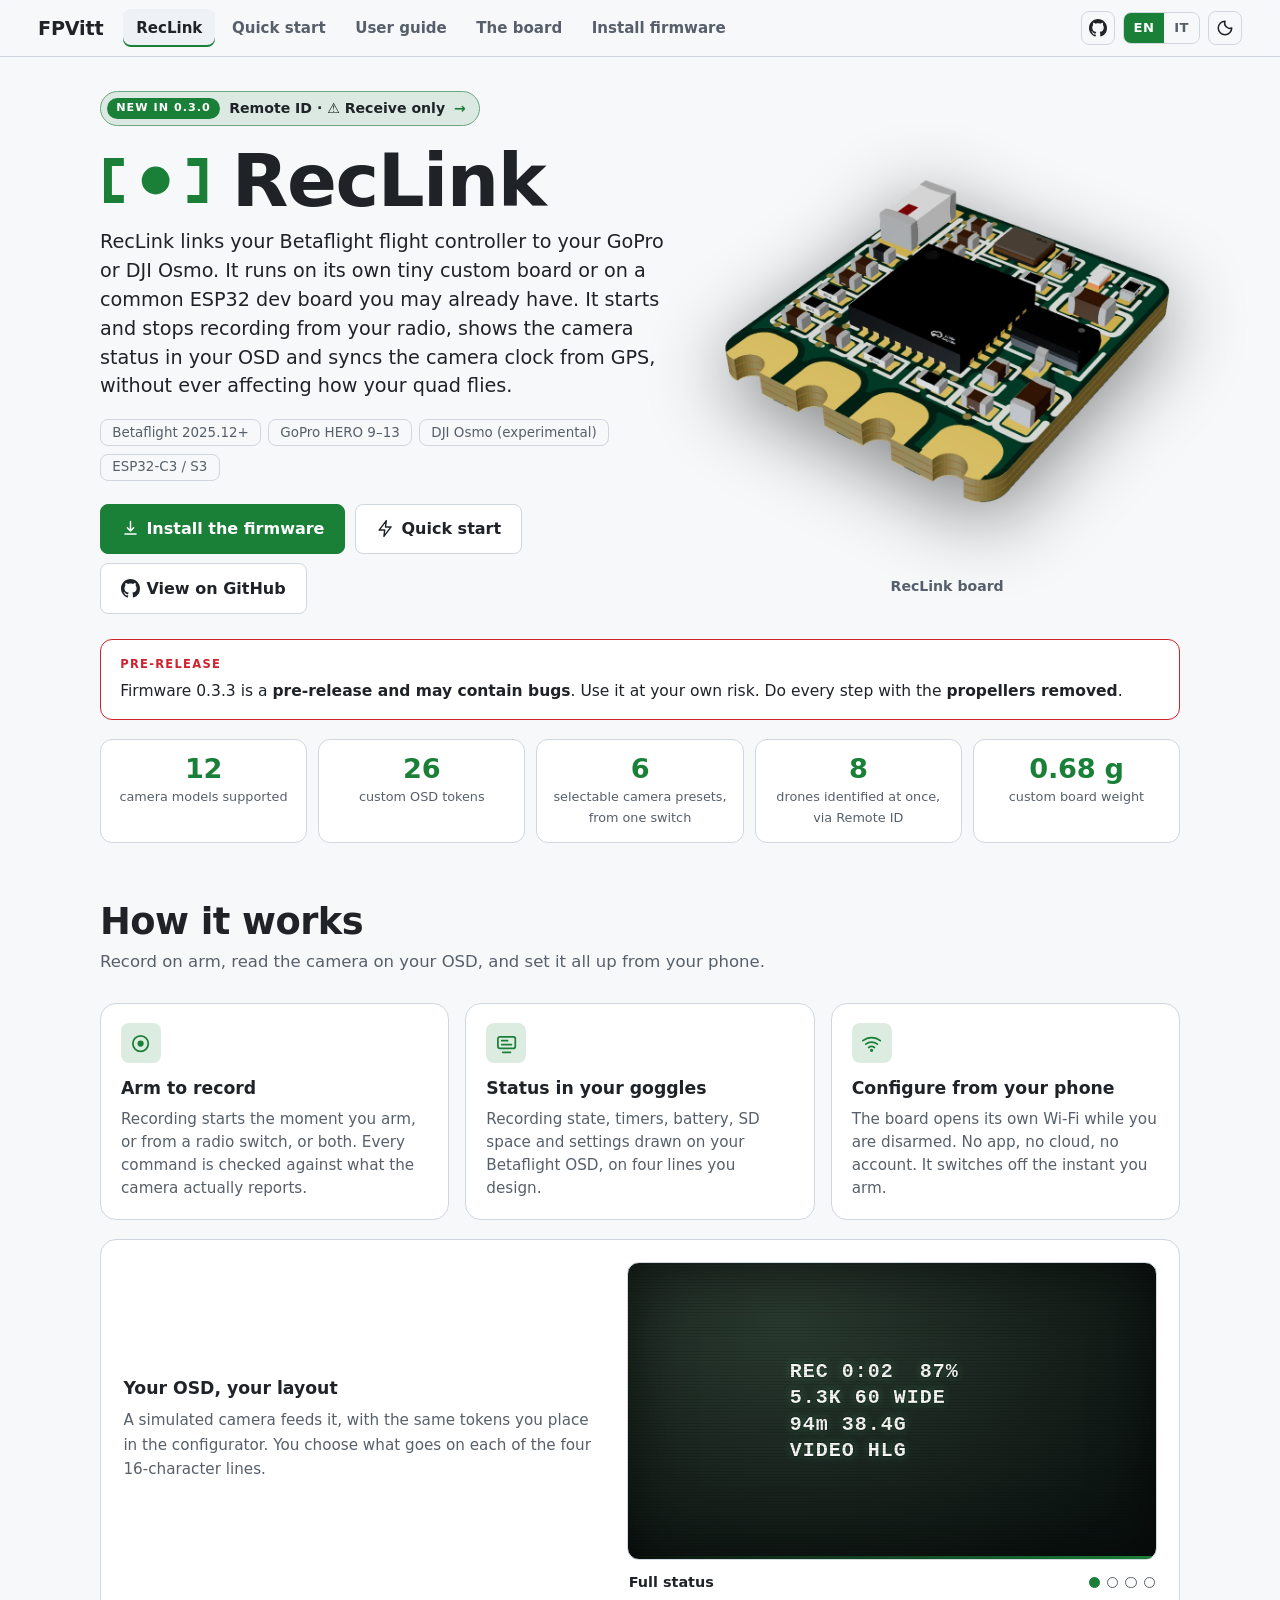
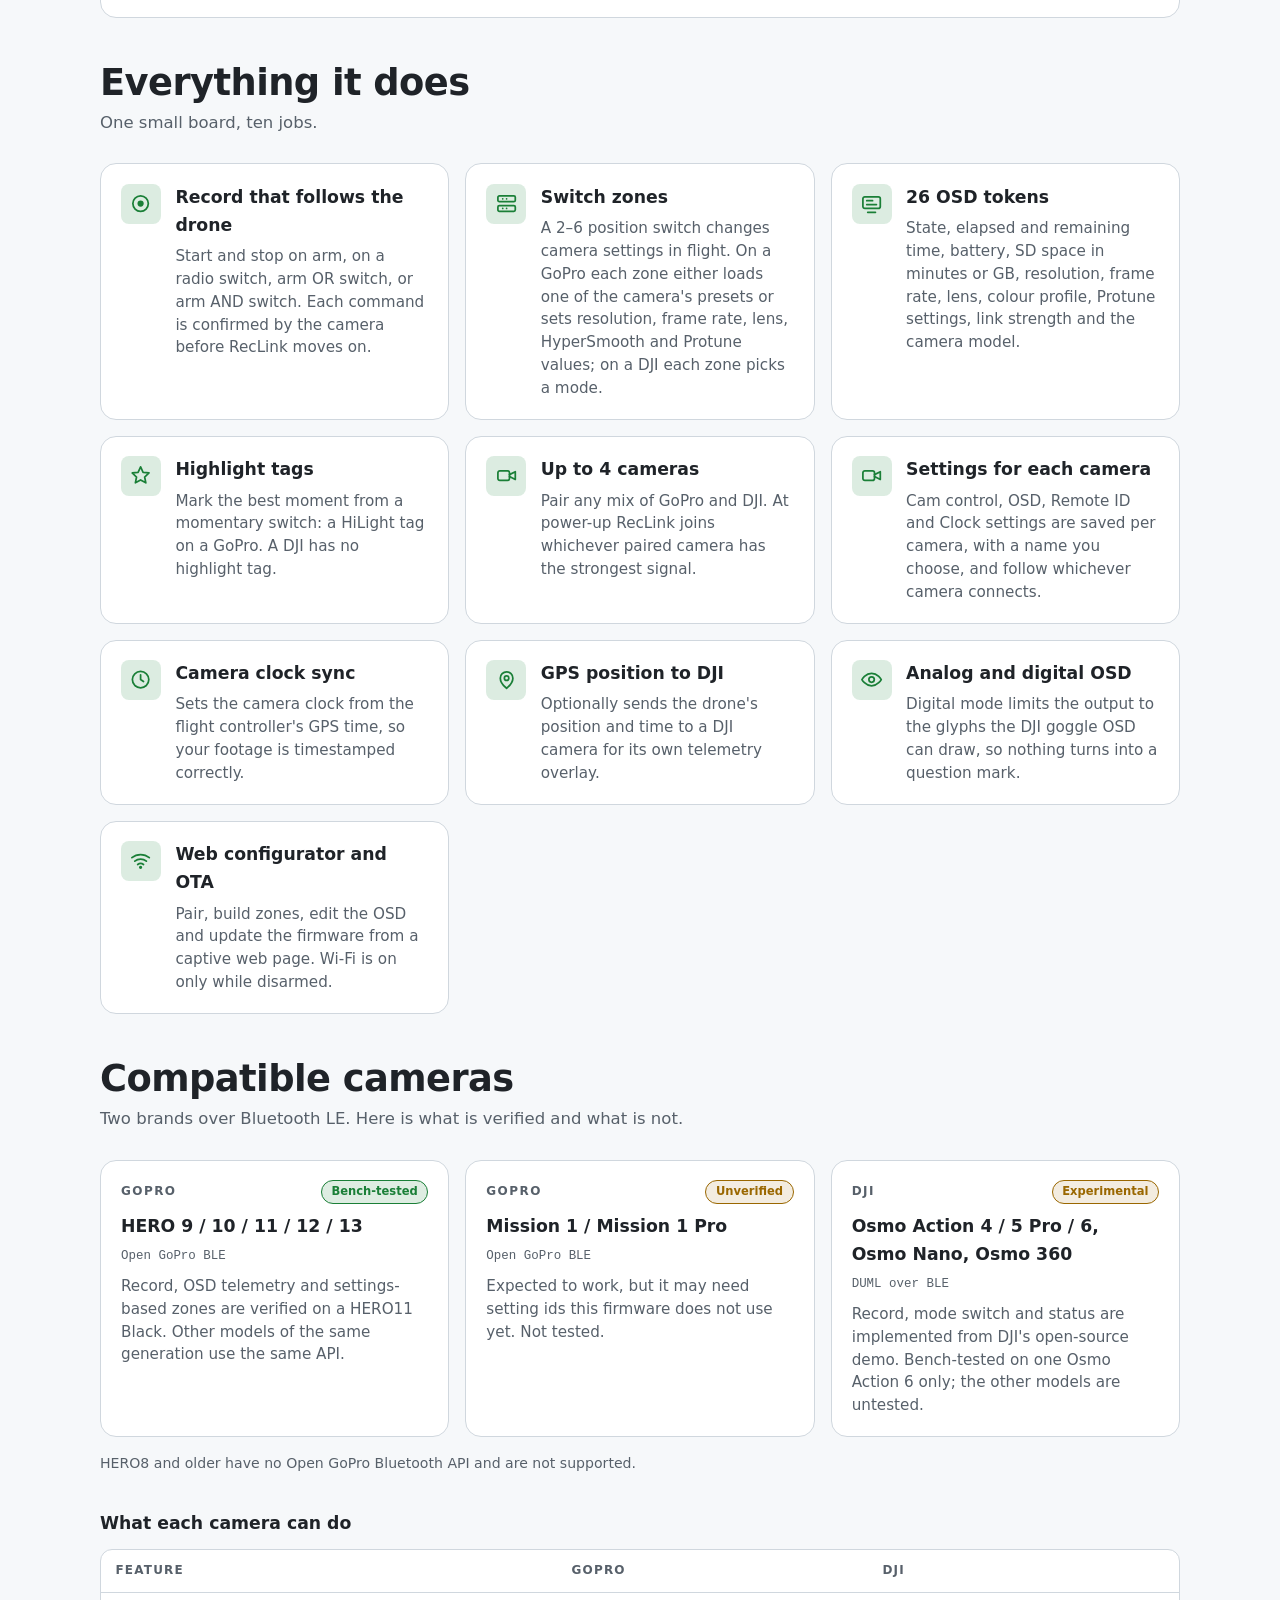
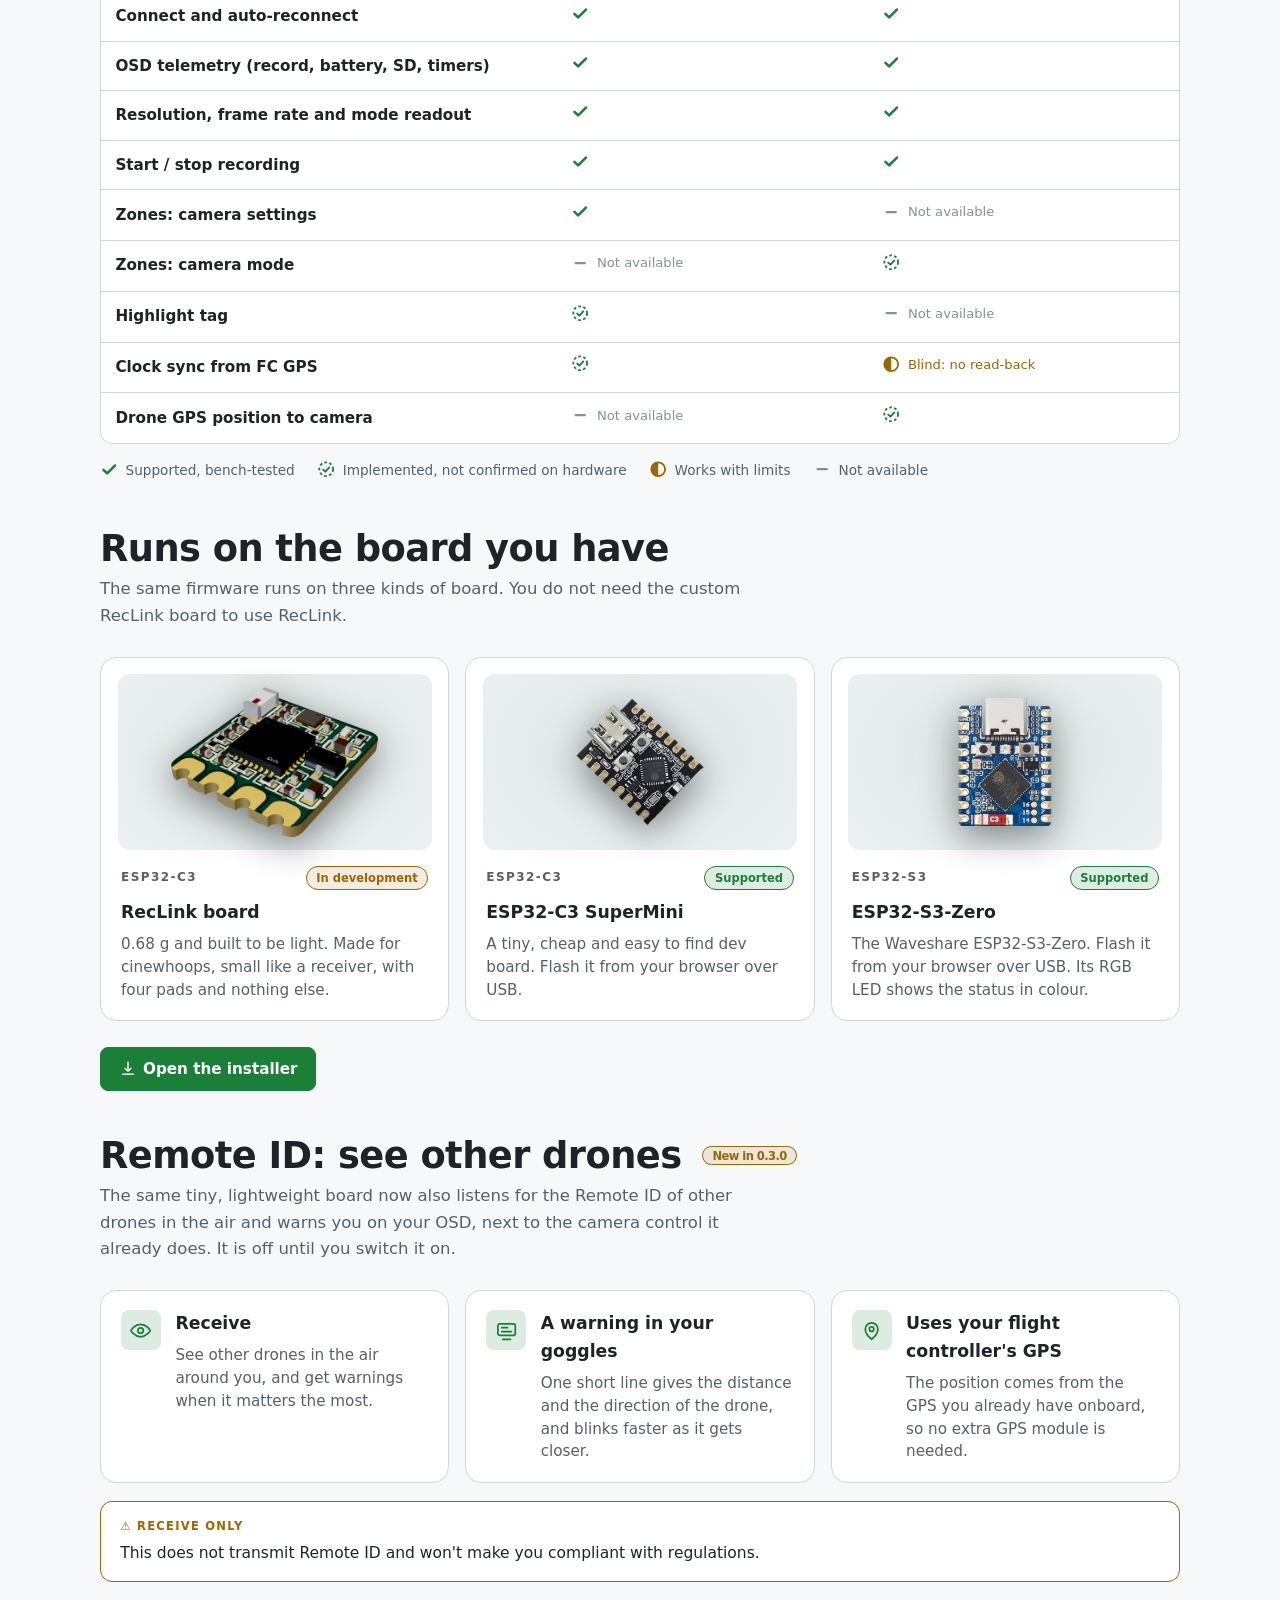
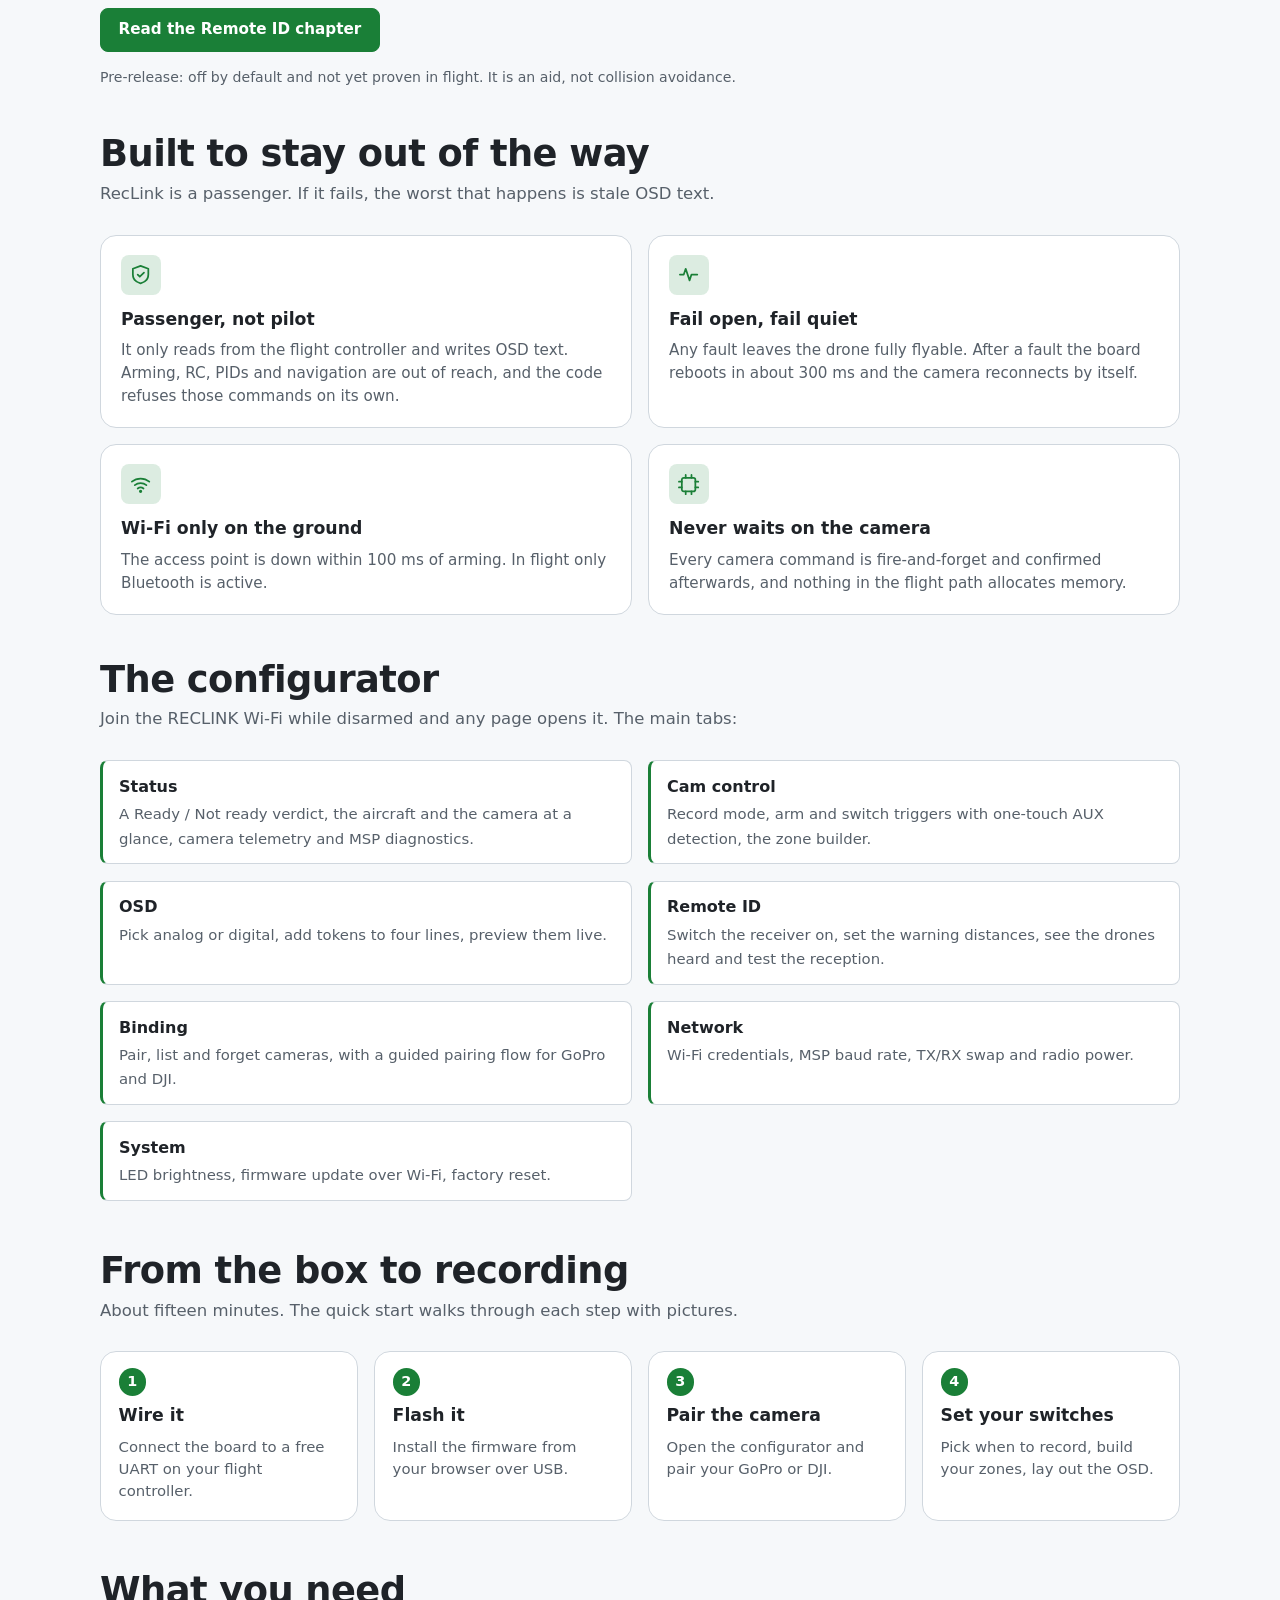
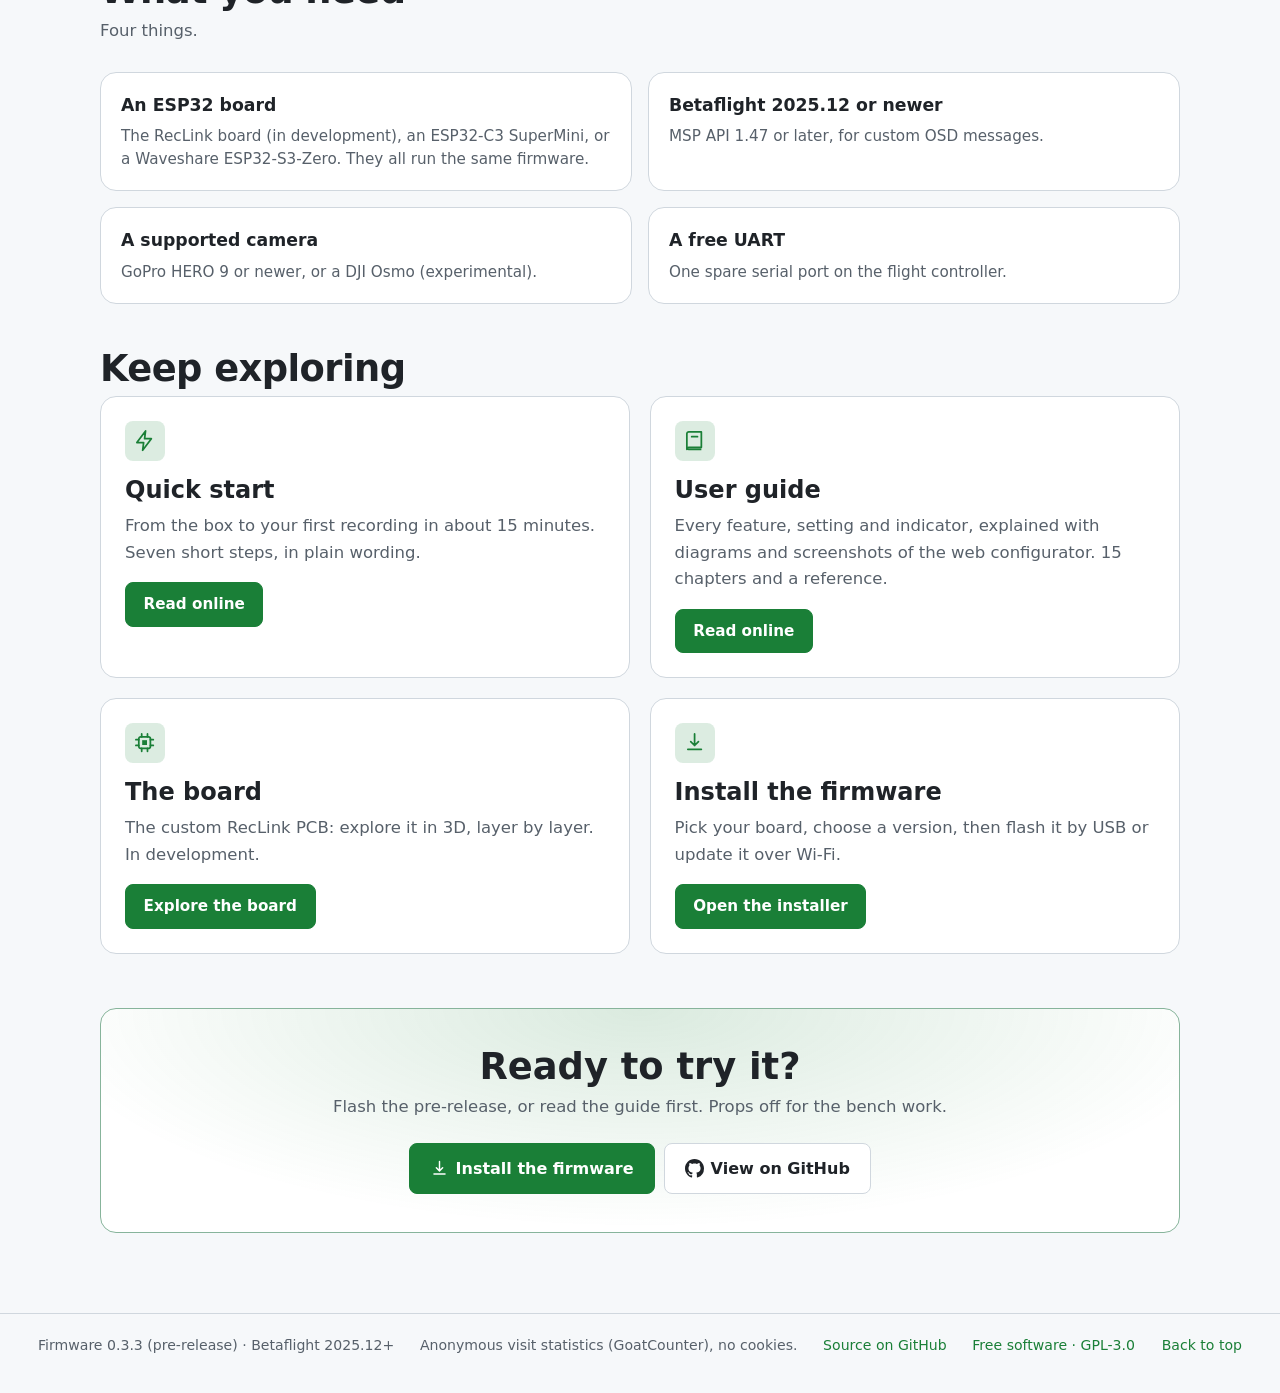
==== commit b5d4753f: "Site: DJI matrix rows show a plain tick, realistic re-pair screenshot, new portal Units label in the" ====
--- a/RecLink/en/index.html
+++ b/RecLink/en/index.html
@@ -34,7 +34,7 @@
 <div class="layout">
 
 <main id="main" class="content">
-<div class="hero rl-hero"><div class="rl-hero-txt"><a class="soon-pill" href="#remote-id"><b>New in 0.3.0</b><span>Remote ID · ⚠︎ Receive only</span><i aria-hidden="true">→</i></a><h1 class="logo-h1"><svg class="mark" viewBox="0 0 168 80" aria-hidden="true"><path fill="currentColor" d="M6 6h30v12H18v44h18v12H6zM132 6h30v68h-30V62h18V18h-18z"/><circle fill="currentColor" cx="84" cy="40" r="21"/></svg>RecLink</h1><p class="sub">RecLink links your Betaflight flight controller to your GoPro or DJI Osmo. It runs on its own tiny custom board or on a common ESP32 dev board you may already have. It starts and stops recording from your radio, shows the camera status in your OSD and syncs the camera clock from GPS, without ever affecting how your quad flies.</p><div class="meta"><span>Betaflight 2025.12+</span><span>GoPro HERO 9–13</span><span>DJI Osmo (experimental)</span><span>ESP32-C3 / S3</span></div><p class="cta-row"><a class="btn lg" href="../flash/"><svg viewBox="0 0 24 24" aria-hidden="true"><path d="M12 3v12m0 0-4-4m4 4 4-4M5 19h14" fill="none" stroke="currentColor" stroke-width="1.8" stroke-linecap="round" stroke-linejoin="round"/></svg>Install the firmware</a><a class="btn lg alt" href="quick-start.html"><svg viewBox="0 0 24 24" aria-hidden="true"><path d="M13 2 4 14h7l-1 8 9-12h-7z" fill="none" stroke="currentColor" stroke-width="1.8" stroke-linejoin="round"/></svg>Quick start</a><a class="btn lg alt" href="https://github.com/FPVitt/RecLink" target="_blank" rel="noopener"><svg viewBox="0 0 16 16" aria-hidden="true" fill="currentColor"><path d="M8 0C3.58 0 0 3.58 0 8c0 3.54 2.29 6.53 5.47 7.59.4.07.55-.17.55-.38 0-.19-.01-.82-.01-1.49-2.01.37-2.53-.49-2.69-.94-.09-.23-.48-.94-.82-1.13-.28-.15-.68-.52-.01-.53.63-.01 1.08.58 1.23.82.72 1.21 1.87.87 2.33.66.07-.52.28-.87.51-1.07-1.78-.2-3.64-.89-3.64-3.95 0-.87.31-1.59.82-2.15-.08-.2-.36-1.02.08-2.12 0 0 .67-.21 2.2.82.64-.18 1.32-.27 2-.27s1.36.09 2 .27c1.53-1.04 2.2-.82 2.2-.82.44 1.1.16 1.92.08 2.12.51.56.82 1.27.82 2.15 0 3.07-1.87 3.75-3.65 3.95.29.25.54.73.54 1.48 0 1.07-.01 1.93-.01 2.2 0 .21.15.46.55.38A8.01 8.01 0 0 0 16 8c0-4.42-3.58-8-8-8z"/></svg>View on GitHub</a></p></div><div class="rl-hero-img"><div class="hero-stack"><figure class="hs" style="--i:0"><img src="../assets/board/board-iso.webp" alt="RecLink board" width="640" height="640" loading="eager" decoding="async"><figcaption>RecLink board</figcaption></figure><figure class="hs" style="--i:1"><img src="../assets/board/hero-supermini.webp" alt="ESP32-C3 SuperMini" width="640" height="640" loading="lazy" decoding="async"><figcaption>ESP32-C3 SuperMini</figcaption></figure><figure class="hs" style="--i:2"><img src="../assets/board/hero-s3zero.webp" alt="ESP32-S3-Zero" width="640" height="640" loading="lazy" decoding="async"><figcaption>ESP32-S3-Zero</figcaption></figure></div></div></div><div class="callout danger"><span class="tag">Pre-release</span><p>Firmware 0.3.3 is a <b>pre-release and may contain bugs</b>. Use it at your own risk. Do every step with the <b>propellers removed</b>.</p></div><ul class="rl-stats"><li><b>12</b><span>camera models supported</span></li><li><b>26</b><span>custom OSD tokens</span></li><li><b>6</b><span>selectable camera presets, from one switch</span></li><li><b>8</b><span>drones identified at once, via Remote ID</span></li><li><b>0.68 g</b><span>custom board weight</span></li></ul><section class="rl-sec" id="action"><h2 class="sec">How it works</h2><p class="sec-s">Record on arm, read the camera on your OSD, and set it all up from your phone.</p><div class="acts"><article class="act"><span class="ico"><svg viewBox="0 0 24 24" aria-hidden="true" fill="none" stroke="currentColor" stroke-width="1.8" stroke-linecap="round" stroke-linejoin="round"><circle cx="12" cy="12" r="8"/><circle cx="12" cy="12" r="3.2" fill="currentColor" stroke="none"/></svg></span><h3>Arm to record</h3><p>Recording starts the moment you arm, or from a radio switch, or both. Every command is checked against what the camera actually reports.</p></article><article class="act"><span class="ico"><svg viewBox="0 0 24 24" aria-hidden="true" fill="none" stroke="currentColor" stroke-width="1.8" stroke-linecap="round" stroke-linejoin="round"><rect x="3" y="5" width="18" height="12" rx="2"/><path d="M7 9h6M7 13h10M8 21h8"/></svg></span><h3>Status in your goggles</h3><p>Recording state, timers, battery, SD space and settings drawn on your Betaflight OSD, on four lines you design.</p></article><article class="act"><span class="ico"><svg viewBox="0 0 24 24" aria-hidden="true" fill="none" stroke="currentColor" stroke-width="1.8" stroke-linecap="round" stroke-linejoin="round"><path d="M3 9a14 14 0 0 1 18 0M6 12.5a9.5 9.5 0 0 1 12 0M9 16a5 5 0 0 1 6 0"/><circle cx="12" cy="19" r=".8" fill="currentColor"/></svg></span><h3>Configure from your phone</h3><p>The board opens its own Wi-Fi while you are disarmed. No app, no cloud, no account. It switches off the instant you arm.</p></article></div><div class="osd-demo"><div class="osd-cap"><h3>Your OSD, your layout</h3><p>A simulated camera feeds it, with the same tokens you place in the configurator. You choose what goes on each of the four 16-character lines.</p></div><div class="osd-wrap"><div class="osd-screen" role="img" aria-label="A simulated camera feeds it, with the same tokens you place in the configurator. You choose what goes on each of the four 16-character lines." data-sets="[[&quot;%st %et  %bt&quot;, &quot;%rs %fp %ln&quot;, &quot;%sd %sg&quot;, &quot;%md %pr&quot;], [&quot;&quot;, &quot;%st %et&quot;, &quot;&quot;, &quot;&quot;], [&quot;%st %et&quot;, &quot;SD %sd left&quot;, &quot;%sg FREE&quot;, &quot;BAT %bt&quot;], [&quot;%rs %fp %ln&quot;, &quot;%pr %bd %ar&quot;, &quot;%cr dBm  %bt&quot;, &quot;%st %et&quot;]]" data-labels="[&quot;Full status&quot;, &quot;Minimal&quot;, &quot;Card and battery&quot;, &quot;Camera settings&quot;]"><div class="osd-lines"><span>REC 0:00  87%</span><span>5.3K 60 WIDE</span><span>94m 38.4G</span><span>VIDEO HLG</span></div><i class="osd-prog" aria-hidden="true"></i></div><div class="osd-bar"><span class="osd-label">Full status</span><span class="osd-dots"><button type="button" class="osd-dot on" aria-label="Full status" data-i="0"></button><button type="button" class="osd-dot" aria-label="Minimal" data-i="1"></button><button type="button" class="osd-dot" aria-label="Card and battery" data-i="2"></button><button type="button" class="osd-dot" aria-label="Camera settings" data-i="3"></button></span></div></div></div></section><section class="rl-sec" id="features"><h2 class="sec">Everything it does</h2><p class="sec-s">One small board, ten jobs.</p><div class="feats"><article class="feat"><span class="ico"><svg viewBox="0 0 24 24" aria-hidden="true" fill="none" stroke="currentColor" stroke-width="1.8" stroke-linecap="round" stroke-linejoin="round"><circle cx="12" cy="12" r="8"/><circle cx="12" cy="12" r="3.2" fill="currentColor" stroke="none"/></svg></span><div><h3>Record that follows the drone</h3><p>Start and stop on arm, on a radio switch, arm OR switch, or arm AND switch. Each command is confirmed by the camera before RecLink moves on.</p></div></article><article class="feat"><span class="ico"><svg viewBox="0 0 24 24" aria-hidden="true" fill="none" stroke="currentColor" stroke-width="1.8" stroke-linecap="round" stroke-linejoin="round"><rect x="3" y="4" width="18" height="6" rx="1.5"/><rect x="3" y="14" width="18" height="6" rx="1.5"/><path d="M8 7h.01M8 17h.01M12 7h.01M12 17h.01"/></svg></span><div><h3>Switch zones</h3><p>A 2–6 position switch changes camera settings in flight. On a GoPro each zone either loads one of the camera&#x27;s presets or sets resolution, frame rate, lens, HyperSmooth and Protune values; on a DJI each zone picks a mode.</p></div></article><article class="feat"><span class="ico"><svg viewBox="0 0 24 24" aria-hidden="true" fill="none" stroke="currentColor" stroke-width="1.8" stroke-linecap="round" stroke-linejoin="round"><rect x="3" y="5" width="18" height="12" rx="2"/><path d="M7 9h6M7 13h10M8 21h8"/></svg></span><div><h3>26 OSD tokens</h3><p>State, elapsed and remaining time, battery, SD space in minutes or GB, resolution, frame rate, lens, colour profile, Protune settings, link strength and the camera model.</p></div></article><article class="feat"><span class="ico"><svg viewBox="0 0 24 24" aria-hidden="true" fill="none" stroke="currentColor" stroke-width="1.8" stroke-linecap="round" stroke-linejoin="round"><path d="M12 3l2.6 5.6 6.1.7-4.5 4.2 1.2 6L12 16.5 6.6 19.5l1.2-6L3.3 9.3l6.1-.7z"/></svg></span><div><h3>Highlight tags</h3><p>Mark the best moment from a momentary switch: a HiLight tag on a GoPro. A DJI has no highlight tag.</p></div></article><article class="feat"><span class="ico"><svg viewBox="0 0 24 24" aria-hidden="true" fill="none" stroke="currentColor" stroke-width="1.8" stroke-linecap="round" stroke-linejoin="round"><rect x="3" y="7" width="12" height="10" rx="2"/><path d="M15 11l6-3v8l-6-3"/></svg></span><div><h3>Up to 4 cameras</h3><p>Pair any mix of GoPro and DJI. At power-up RecLink joins whichever paired camera has the strongest signal.</p></div></article><article class="feat"><span class="ico"><svg viewBox="0 0 24 24" aria-hidden="true" fill="none" stroke="currentColor" stroke-width="1.8" stroke-linecap="round" stroke-linejoin="round"><rect x="3" y="7" width="12" height="10" rx="2"/><path d="M15 11l6-3v8l-6-3"/></svg></span><div><h3>Settings for each camera</h3><p>Cam control, OSD, Remote ID and Clock settings are saved per camera, with a name you choose, and follow whichever camera connects.</p></div></article><article class="feat"><span class="ico"><svg viewBox="0 0 24 24" aria-hidden="true" fill="none" stroke="currentColor" stroke-width="1.8" stroke-linecap="round" stroke-linejoin="round"><circle cx="12" cy="12" r="8.5"/><path d="M12 7v5l3 2"/></svg></span><div><h3>Camera clock sync</h3><p>Sets the camera clock from the flight controller&#x27;s GPS time, so your footage is timestamped correctly.</p></div></article><article class="feat"><span class="ico"><svg viewBox="0 0 24 24" aria-hidden="true" fill="none" stroke="currentColor" stroke-width="1.8" stroke-linecap="round" stroke-linejoin="round"><path d="M12 21s-6.5-5.4-6.5-10.5a6.5 6.5 0 0 1 13 0C18.5 15.6 12 21 12 21z"/><circle cx="12" cy="10.5" r="2.3"/></svg></span><div><h3>GPS position to DJI</h3><p>Optionally sends the drone&#x27;s position and time to a DJI camera for its own telemetry overlay.</p></div></article><article class="feat"><span class="ico"><svg viewBox="0 0 24 24" aria-hidden="true" fill="none" stroke="currentColor" stroke-width="1.8" stroke-linecap="round" stroke-linejoin="round"><path d="M2 12s3.6-6.5 10-6.5S22 12 22 12s-3.6 6.5-10 6.5S2 12 2 12z"/><circle cx="12" cy="12" r="2.8"/></svg></span><div><h3>Analog and digital OSD</h3><p>Digital mode limits the output to the glyphs the DJI goggle OSD can draw, so nothing turns into a question mark.</p></div></article><article class="feat"><span class="ico"><svg viewBox="0 0 24 24" aria-hidden="true" fill="none" stroke="currentColor" stroke-width="1.8" stroke-linecap="round" stroke-linejoin="round"><path d="M3 9a14 14 0 0 1 18 0M6 12.5a9.5 9.5 0 0 1 12 0M9 16a5 5 0 0 1 6 0"/><circle cx="12" cy="19" r=".8" fill="currentColor"/></svg></span><div><h3>Web configurator and OTA</h3><p>Pair, build zones, edit the OSD and update the firmware from a captive web page. Wi-Fi is on only while disarmed.</p></div></article></div></section><section class="rl-sec" id="cameras"><h2 class="sec">Compatible cameras</h2><p class="sec-s">Two brands over Bluetooth LE. Here is what is verified and what is not.</p><div class="cams"><article class="cam"><div class="cam-top"><span class="brand-t">GoPro</span><span class="badge good">Bench-tested</span></div><h3>HERO 9 / 10 / 11 / 12 / 13</h3><p class="proto">Open GoPro BLE</p><p>Record, OSD telemetry and settings-based zones are verified on a HERO11 Black. Other models of the same generation use the same API.</p></article><article class="cam"><div class="cam-top"><span class="brand-t">GoPro</span><span class="badge warn">Unverified</span></div><h3>Mission 1 / Mission 1 Pro</h3><p class="proto">Open GoPro BLE</p><p>Expected to work, but it may need setting ids this firmware does not use yet. Not tested.</p></article><article class="cam"><div class="cam-top"><span class="brand-t">DJI</span><span class="badge warn">Experimental</span></div><h3>Osmo Action 4 / 5 Pro / 6, Osmo Nano, Osmo 360</h3><p class="proto">DUML over BLE</p><p>Record, mode switch and status are implemented from DJI&#x27;s open-source demo. Bench-tested on one Osmo Action 6 only; the other models are untested.</p></article></div><p class="fine">HERO8 and older have no Open GoPro Bluetooth API and are not supported.</p><h3 class="mx-h">What each camera can do</h3><div class="mx-wrap"><table class="mx"><thead><tr><th>Feature</th><th>GoPro</th><th>DJI</th></tr></thead><tbody><tr><th scope="row">Connect and auto-reconnect</th><td><span class="cm ok" title=""><svg viewBox="0 0 16 16" aria-hidden="true"><path d="M3 8.5l3.2 3.2L13 4.8" fill="none" stroke="currentColor" stroke-width="2.2" stroke-linecap="round" stroke-linejoin="round"/></svg><i></i></span></td><td><span class="cm ok" title="Bench-tested on one Osmo Action 6 only"><svg viewBox="0 0 16 16" aria-hidden="true"><path d="M3 8.5l3.2 3.2L13 4.8" fill="none" stroke="currentColor" stroke-width="2.2" stroke-linecap="round" stroke-linejoin="round"/></svg><i>Bench-tested on one Osmo Action 6 only</i></span></td></tr><tr><th scope="row">OSD telemetry (record, battery, SD, timers)</th><td><span class="cm ok" title=""><svg viewBox="0 0 16 16" aria-hidden="true"><path d="M3 8.5l3.2 3.2L13 4.8" fill="none" stroke="currentColor" stroke-width="2.2" stroke-linecap="round" stroke-linejoin="round"/></svg><i></i></span></td><td><span class="cm ok" title="Bench-tested on one Osmo Action 6 only"><svg viewBox="0 0 16 16" aria-hidden="true"><path d="M3 8.5l3.2 3.2L13 4.8" fill="none" stroke="currentColor" stroke-width="2.2" stroke-linecap="round" stroke-linejoin="round"/></svg><i>Bench-tested on one Osmo Action 6 only</i></span></td></tr><tr><th scope="row">Resolution, frame rate and mode readout</th><td><span class="cm ok" title=""><svg viewBox="0 0 16 16" aria-hidden="true"><path d="M3 8.5l3.2 3.2L13 4.8" fill="none" stroke="currentColor" stroke-width="2.2" stroke-linecap="round" stroke-linejoin="round"/></svg><i></i></span></td><td><span class="cm ok" title="Bench-tested on one Osmo Action 6 only"><svg viewBox="0 0 16 16" aria-hidden="true"><path d="M3 8.5l3.2 3.2L13 4.8" fill="none" stroke="currentColor" stroke-width="2.2" stroke-linecap="round" stroke-linejoin="round"/></svg><i>Bench-tested on one Osmo Action 6 only</i></span></td></tr><tr><th scope="row">Start / stop recording</th><td><span class="cm ok" title=""><svg viewBox="0 0 16 16" aria-hidden="true"><path d="M3 8.5l3.2 3.2L13 4.8" fill="none" stroke="currentColor" stroke-width="2.2" stroke-linecap="round" stroke-linejoin="round"/></svg><i></i></span></td><td><span class="cm ok" title="Bench-tested on one Osmo Action 6 only"><svg viewBox="0 0 16 16" aria-hidden="true"><path d="M3 8.5l3.2 3.2L13 4.8" fill="none" stroke="currentColor" stroke-width="2.2" stroke-linecap="round" stroke-linejoin="round"/></svg><i>Bench-tested on one Osmo Action 6 only</i></span></td></tr><tr><th scope="row">Zones: camera settings</th><td><span class="cm ok" title=""><svg viewBox="0 0 16 16" aria-hidden="true"><path d="M3 8.5l3.2 3.2L13 4.8" fill="none" stroke="currentColor" stroke-width="2.2" stroke-linecap="round" stroke-linejoin="round"/></svg><i></i></span></td><td><span class="cm no" title="Not available"><svg viewBox="0 0 16 16" aria-hidden="true"><path d="M4 8h8" stroke="currentColor" stroke-width="2" stroke-linecap="round"/></svg><i>Not available</i></span></td></tr><tr><th scope="row">Zones: camera mode</th><td><span class="cm no" title="Not available"><svg viewBox="0 0 16 16" aria-hidden="true"><path d="M4 8h8" stroke="currentColor" stroke-width="2" stroke-linecap="round"/></svg><i>Not available</i></span></td><td><span class="cm un" title=""><svg viewBox="0 0 16 16" aria-hidden="true"><circle cx="8" cy="8" r="6" fill="none" stroke="currentColor" stroke-width="1.6" stroke-dasharray="2.4 2"/><path d="M5.4 8.3l1.9 1.9 3.4-3.7" fill="none" stroke="currentColor" stroke-width="1.6" stroke-linecap="round" stroke-linejoin="round"/></svg><i></i></span></td></tr><tr><th scope="row">Highlight tag</th><td><span class="cm un" title=""><svg viewBox="0 0 16 16" aria-hidden="true"><circle cx="8" cy="8" r="6" fill="none" stroke="currentColor" stroke-width="1.6" stroke-dasharray="2.4 2"/><path d="M5.4 8.3l1.9 1.9 3.4-3.7" fill="none" stroke="currentColor" stroke-width="1.6" stroke-linecap="round" stroke-linejoin="round"/></svg><i></i></span></td><td><span class="cm no" title="Not available"><svg viewBox="0 0 16 16" aria-hidden="true"><path d="M4 8h8" stroke="currentColor" stroke-width="2" stroke-linecap="round"/></svg><i>Not available</i></span></td></tr><tr><th scope="row">Clock sync from FC GPS</th><td><span class="cm un" title=""><svg viewBox="0 0 16 16" aria-hidden="true"><circle cx="8" cy="8" r="6" fill="none" stroke="currentColor" stroke-width="1.6" stroke-dasharray="2.4 2"/><path d="M5.4 8.3l1.9 1.9 3.4-3.7" fill="none" stroke="currentColor" stroke-width="1.6" stroke-linecap="round" stroke-linejoin="round"/></svg><i></i></span></td><td><span class="cm pa" title="Blind: no read-back"><svg viewBox="0 0 16 16" aria-hidden="true"><circle cx="8" cy="8" r="6" fill="none" stroke="currentColor" stroke-width="1.6"/><path d="M8 2a6 6 0 0 0 0 12z" fill="currentColor"/></svg><i>Blind: no read-back</i></span></td></tr><tr><th scope="row">Drone GPS position to camera</th><td><span class="cm no" title="Not available"><svg viewBox="0 0 16 16" aria-hidden="true"><path d="M4 8h8" stroke="currentColor" stroke-width="2" stroke-linecap="round"/></svg><i>Not available</i></span></td><td><span class="cm un" title=""><svg viewBox="0 0 16 16" aria-hidden="true"><circle cx="8" cy="8" r="6" fill="none" stroke="currentColor" stroke-width="1.6" stroke-dasharray="2.4 2"/><path d="M5.4 8.3l1.9 1.9 3.4-3.7" fill="none" stroke="currentColor" stroke-width="1.6" stroke-linecap="round" stroke-linejoin="round"/></svg><i></i></span></td></tr></tbody></table></div><ul class="mx-leg"><li><span class="cm ok" title=""><svg viewBox="0 0 16 16" aria-hidden="true"><path d="M3 8.5l3.2 3.2L13 4.8" fill="none" stroke="currentColor" stroke-width="2.2" stroke-linecap="round" stroke-linejoin="round"/></svg><i></i></span><span>Supported, bench-tested</span></li><li><span class="cm un" title=""><svg viewBox="0 0 16 16" aria-hidden="true"><circle cx="8" cy="8" r="6" fill="none" stroke="currentColor" stroke-width="1.6" stroke-dasharray="2.4 2"/><path d="M5.4 8.3l1.9 1.9 3.4-3.7" fill="none" stroke="currentColor" stroke-width="1.6" stroke-linecap="round" stroke-linejoin="round"/></svg><i></i></span><span>Implemented, not confirmed on hardware</span></li><li><span class="cm pa" title=""><svg viewBox="0 0 16 16" aria-hidden="true"><circle cx="8" cy="8" r="6" fill="none" stroke="currentColor" stroke-width="1.6"/><path d="M8 2a6 6 0 0 0 0 12z" fill="currentColor"/></svg><i></i></span><span>Works with limits</span></li><li><span class="cm no" title=""><svg viewBox="0 0 16 16" aria-hidden="true"><path d="M4 8h8" stroke="currentColor" stroke-width="2" stroke-linecap="round"/></svg><i></i></span><span>Not available</span></li></ul></section><section class="rl-sec" id="boards"><h2 class="sec">Runs on the board you have</h2><p class="sec-s">The same firmware runs on three kinds of board. You do not need the custom RecLink board to use RecLink.</p><div class="cams brds"><article class="cam"><div class="cam-img"><img src="../assets/board/board-iso.webp" alt="RecLink board" width="640" height="640" loading="lazy" decoding="async"></div><div class="cam-top"><span class="brand-t">ESP32-C3</span><span class="badge warn">In development</span></div><h3>RecLink board</h3><p>0.68 g and built to be light. Made for cinewhoops, small like a receiver, with four pads and nothing else.</p></article><article class="cam"><div class="cam-img"><img src="../assets/board/hero-supermini.webp" alt="ESP32-C3 SuperMini" width="640" height="640" loading="lazy" decoding="async"></div><div class="cam-top"><span class="brand-t">ESP32-C3</span><span class="badge good">Supported</span></div><h3>ESP32-C3 SuperMini</h3><p>A tiny, cheap and easy to find dev board. Flash it from your browser over USB.</p></article><article class="cam"><div class="cam-img"><img src="../assets/board/hero-s3zero.webp" alt="ESP32-S3-Zero" width="640" height="640" loading="lazy" decoding="async"></div><div class="cam-top"><span class="brand-t">ESP32-S3</span><span class="badge good">Supported</span></div><h3>ESP32-S3-Zero</h3><p>The Waveshare ESP32-S3-Zero. Flash it from your browser over USB. Its RGB LED shows the status in colour.</p></article></div><p class="cta-row"><a class="btn" href="../flash/"><svg viewBox="0 0 24 24" aria-hidden="true"><path d="M12 3v12m0 0-4-4m4 4 4-4M5 19h14" fill="none" stroke="currentColor" stroke-width="1.8" stroke-linecap="round" stroke-linejoin="round"/></svg>Open the installer</a></p></section><section class="rl-sec" id="remote-id"><h2 class="sec">Remote ID: see other drones <span class="badge warn">New in 0.3.0</span></h2><p class="sec-s">The same tiny, lightweight board now also listens for the Remote ID of other drones in the air and warns you on your OSD, next to the camera control it already does. It is off until you switch it on.</p><div class="feats"><article class="feat"><span class="ico"><svg viewBox="0 0 24 24" aria-hidden="true" fill="none" stroke="currentColor" stroke-width="1.8" stroke-linecap="round" stroke-linejoin="round"><path d="M2 12s3.6-6.5 10-6.5S22 12 22 12s-3.6 6.5-10 6.5S2 12 2 12z"/><circle cx="12" cy="12" r="2.8"/></svg></span><div><h3>Receive</h3><p>See other drones in the air around you, and get warnings when it matters the most.</p></div></article><article class="feat"><span class="ico"><svg viewBox="0 0 24 24" aria-hidden="true" fill="none" stroke="currentColor" stroke-width="1.8" stroke-linecap="round" stroke-linejoin="round"><rect x="3" y="5" width="18" height="12" rx="2"/><path d="M7 9h6M7 13h10M8 21h8"/></svg></span><div><h3>A warning in your goggles</h3><p>One short line gives the distance and the direction of the drone, and blinks faster as it gets closer.</p></div></article><article class="feat"><span class="ico"><svg viewBox="0 0 24 24" aria-hidden="true" fill="none" stroke="currentColor" stroke-width="1.8" stroke-linecap="round" stroke-linejoin="round"><path d="M12 21s-6.5-5.4-6.5-10.5a6.5 6.5 0 0 1 13 0C18.5 15.6 12 21 12 21z"/><circle cx="12" cy="10.5" r="2.3"/></svg></span><div><h3>Uses your flight controller&#x27;s GPS</h3><p>The position comes from the GPS you already have onboard, so no extra GPS module is needed.</p></div></article></div><div class="callout warn"><span class="tag">⚠︎ Receive only</span><p>This does not transmit Remote ID and won't make you compliant with regulations.</p></div><p class="cta-row"><a class="btn" href="user-guide.html#ch15">Read the Remote ID chapter</a></p><p class="fine">Pre-release: off by default and not yet proven in flight. It is an aid, not collision avoidance.</p></section><section class="rl-sec" id="safety"><h2 class="sec">Built to stay out of the way</h2><p class="sec-s">RecLink is a passenger. If it fails, the worst that happens is stale OSD text.</p><div class="safes"><article class="safe"><span class="ico"><svg viewBox="0 0 24 24" aria-hidden="true" fill="none" stroke="currentColor" stroke-width="1.8" stroke-linecap="round" stroke-linejoin="round"><path d="M12 3l8 3v6c0 4.5-3.2 7.8-8 9-4.8-1.2-8-4.5-8-9V6z"/><path d="M9 12l2.2 2.2L15.5 10"/></svg></span><h3>Passenger, not pilot</h3><p>It only reads from the flight controller and writes OSD text. Arming, RC, PIDs and navigation are out of reach, and the code refuses those commands on its own.</p></article><article class="safe"><span class="ico"><svg viewBox="0 0 24 24" aria-hidden="true" fill="none" stroke="currentColor" stroke-width="1.8" stroke-linecap="round" stroke-linejoin="round"><path d="M3 12h4l2-6 4 12 2-6h6"/></svg></span><h3>Fail open, fail quiet</h3><p>Any fault leaves the drone fully flyable. After a fault the board reboots in about 300 ms and the camera reconnects by itself.</p></article><article class="safe"><span class="ico"><svg viewBox="0 0 24 24" aria-hidden="true" fill="none" stroke="currentColor" stroke-width="1.8" stroke-linecap="round" stroke-linejoin="round"><path d="M3 9a14 14 0 0 1 18 0M6 12.5a9.5 9.5 0 0 1 12 0M9 16a5 5 0 0 1 6 0"/><circle cx="12" cy="19" r=".8" fill="currentColor"/></svg></span><h3>Wi-Fi only on the ground</h3><p>The access point is down within 100 ms of arming. In flight only Bluetooth is active.</p></article><article class="safe"><span class="ico"><svg viewBox="0 0 24 24" aria-hidden="true" fill="none" stroke="currentColor" stroke-width="1.8" stroke-linecap="round" stroke-linejoin="round"><rect x="5" y="5" width="14" height="14" rx="2"/><path d="M9 2v3M15 2v3M9 19v3M15 19v3M2 9h3M2 15h3M19 9h3M19 15h3"/></svg></span><h3>Never waits on the camera</h3><p>Every camera command is fire-and-forget and confirmed afterwards, and nothing in the flight path allocates memory.</p></article></div></section><section class="rl-sec" id="portal"><h2 class="sec">The configurator</h2><p class="sec-s">Join the RECLINK Wi-Fi while disarmed and any page opens it. The main tabs:</p><ul class="tabs-list"><li><b>Status</b><span>A Ready / Not ready verdict, the aircraft and the camera at a glance, camera telemetry and MSP diagnostics.</span></li><li><b>Cam control</b><span>Record mode, arm and switch triggers with one-touch AUX detection, the zone builder.</span></li><li><b>OSD</b><span>Pick analog or digital, add tokens to four lines, preview them live.</span></li><li><b>Remote ID</b><span>Switch the receiver on, set the warning distances, see the drones heard and test the reception.</span></li><li><b>Binding</b><span>Pair, list and forget cameras, with a guided pairing flow for GoPro and DJI.</span></li><li><b>Network</b><span>Wi-Fi credentials, MSP baud rate, TX/RX swap and radio power.</span></li><li><b>System</b><span>LED brightness, firmware update over Wi-Fi, factory reset.</span></li></ul></section><section class="rl-sec" id="start"><h2 class="sec">From the box to recording</h2><p class="sec-s">About fifteen minutes. The quick start walks through each step with pictures.</p><ol class="go"><li><div><h3>Wire it</h3><p>Connect the board to a free UART on your flight controller.</p></div></li><li><div><h3>Flash it</h3><p>Install the firmware from your browser over USB.</p></div></li><li><div><h3>Pair the camera</h3><p>Open the configurator and pair your GoPro or DJI.</p></div></li><li><div><h3>Set your switches</h3><p>Pick when to record, build your zones, lay out the OSD.</p></div></li></ol></section><section class="rl-sec" id="need"><h2 class="sec">What you need</h2><p class="sec-s">Four things.</p><div class="needs"><article class="need"><h3>An ESP32 board</h3><p>The RecLink board (in development), an ESP32-C3 SuperMini, or a Waveshare ESP32-S3-Zero. They all run the same firmware.</p></article><article class="need"><h3>Betaflight 2025.12 or newer</h3><p>MSP API 1.47 or later, for custom OSD messages.</p></article><article class="need"><h3>A supported camera</h3><p>GoPro HERO 9 or newer, or a DJI Osmo (experimental).</p></article><article class="need"><h3>A free UART</h3><p>One spare serial port on the flight controller.</p></article></div></section><section class="rl-sec" id="more"><h2 class="sec">Keep exploring</h2><div class="cards"><article class="card"><span class="ico"><svg viewBox="0 0 24 24" aria-hidden="true"><path d="M13 2 4 14h7l-1 8 9-12h-7z" fill="none" stroke="currentColor" stroke-width="1.8" stroke-linejoin="round"/></svg></span><h2>Quick start</h2><p>From the box to your first recording in about 15 minutes. Seven short steps, in plain wording.</p><div class="actions"><a class="btn" href="quick-start.html">Read online</a></div></article><article class="card"><span class="ico"><svg viewBox="0 0 24 24" aria-hidden="true"><path d="M4 5a2 2 0 0 1 2-2h13v16H6a2 2 0 0 0-2 2zM4 19a2 2 0 0 0 2 2h13" fill="none" stroke="currentColor" stroke-width="1.8" stroke-linejoin="round"/><path d="M9 8h6" stroke="currentColor" stroke-width="1.8" stroke-linecap="round"/></svg></span><h2>User guide</h2><p>Every feature, setting and indicator, explained with diagrams and screenshots of the web configurator. 15 chapters and a reference.</p><div class="actions"><a class="btn" href="user-guide.html">Read online</a></div></article><article class="card" id="bd"><span class="ico"><svg viewBox="0 0 24 24" aria-hidden="true"><rect x="6" y="6" width="12" height="12" rx="2" fill="none" stroke="currentColor" stroke-width="1.8"/><rect x="9.5" y="9.5" width="5" height="5" fill="currentColor" stroke="none"/><path d="M9 3v3M15 3v3M9 18v3M15 18v3M3 9h3M3 15h3M18 9h3M18 15h3" stroke="currentColor" stroke-width="1.8" stroke-linecap="round"/></svg></span><h2>The board</h2><p>The custom RecLink PCB: explore it in 3D, layer by layer. In development.</p><div class="actions"><a class="btn" href="the-board.html">Explore the board</a></div></article><article class="card" id="fw"><span class="ico"><svg viewBox="0 0 24 24" aria-hidden="true"><path d="M12 3v12m0 0-4-4m4 4 4-4M5 19h14" fill="none" stroke="currentColor" stroke-width="1.8" stroke-linecap="round" stroke-linejoin="round"/></svg></span><h2>Install the firmware</h2><p>Pick your board, choose a version, then flash it by USB or update it over Wi-Fi.</p><div class="actions"><a class="btn" href="../flash/">Open the installer</a></div></article></div></section><section class="rl-end"><h2>Ready to try it?</h2><p>Flash the pre-release, or read the guide first. Props off for the bench work.</p><p class="cta-row center"><a class="btn lg" href="../flash/"><svg viewBox="0 0 24 24" aria-hidden="true"><path d="M12 3v12m0 0-4-4m4 4 4-4M5 19h14" fill="none" stroke="currentColor" stroke-width="1.8" stroke-linecap="round" stroke-linejoin="round"/></svg>Install the firmware</a><a class="btn lg alt" href="https://github.com/FPVitt/RecLink" target="_blank" rel="noopener"><svg viewBox="0 0 16 16" aria-hidden="true" fill="currentColor"><path d="M8 0C3.58 0 0 3.58 0 8c0 3.54 2.29 6.53 5.47 7.59.4.07.55-.17.55-.38 0-.19-.01-.82-.01-1.49-2.01.37-2.53-.49-2.69-.94-.09-.23-.48-.94-.82-1.13-.28-.15-.68-.52-.01-.53.63-.01 1.08.58 1.23.82.72 1.21 1.87.87 2.33.66.07-.52.28-.87.51-1.07-1.78-.2-3.64-.89-3.64-3.95 0-.87.31-1.59.82-2.15-.08-.2-.36-1.02.08-2.12 0 0 .67-.21 2.2.82.64-.18 1.32-.27 2-.27s1.36.09 2 .27c1.53-1.04 2.2-.82 2.2-.82.44 1.1.16 1.92.08 2.12.51.56.82 1.27.82 2.15 0 3.07-1.87 3.75-3.65 3.95.29.25.54.73.54 1.48 0 1.07-.01 1.93-.01 2.2 0 .21.15.46.55.38A8.01 8.01 0 0 0 16 8c0-4.42-3.58-8-8-8z"/></svg>View on GitHub</a></p></section><script>
+<div class="hero rl-hero"><div class="rl-hero-txt"><a class="soon-pill" href="#remote-id"><b>New in 0.3.0</b><span>Remote ID · ⚠︎ Receive only</span><i aria-hidden="true">→</i></a><h1 class="logo-h1"><svg class="mark" viewBox="0 0 168 80" aria-hidden="true"><path fill="currentColor" d="M6 6h30v12H18v44h18v12H6zM132 6h30v68h-30V62h18V18h-18z"/><circle fill="currentColor" cx="84" cy="40" r="21"/></svg>RecLink</h1><p class="sub">RecLink links your Betaflight flight controller to your GoPro or DJI Osmo. It runs on its own tiny custom board or on a common ESP32 dev board you may already have. It starts and stops recording from your radio, shows the camera status in your OSD and syncs the camera clock from GPS, without ever affecting how your quad flies.</p><div class="meta"><span>Betaflight 2025.12+</span><span>GoPro HERO 9–13</span><span>DJI Osmo (experimental)</span><span>ESP32-C3 / S3</span></div><p class="cta-row"><a class="btn lg" href="../flash/"><svg viewBox="0 0 24 24" aria-hidden="true"><path d="M12 3v12m0 0-4-4m4 4 4-4M5 19h14" fill="none" stroke="currentColor" stroke-width="1.8" stroke-linecap="round" stroke-linejoin="round"/></svg>Install the firmware</a><a class="btn lg alt" href="quick-start.html"><svg viewBox="0 0 24 24" aria-hidden="true"><path d="M13 2 4 14h7l-1 8 9-12h-7z" fill="none" stroke="currentColor" stroke-width="1.8" stroke-linejoin="round"/></svg>Quick start</a><a class="btn lg alt" href="https://github.com/FPVitt/RecLink" target="_blank" rel="noopener"><svg viewBox="0 0 16 16" aria-hidden="true" fill="currentColor"><path d="M8 0C3.58 0 0 3.58 0 8c0 3.54 2.29 6.53 5.47 7.59.4.07.55-.17.55-.38 0-.19-.01-.82-.01-1.49-2.01.37-2.53-.49-2.69-.94-.09-.23-.48-.94-.82-1.13-.28-.15-.68-.52-.01-.53.63-.01 1.08.58 1.23.82.72 1.21 1.87.87 2.33.66.07-.52.28-.87.51-1.07-1.78-.2-3.64-.89-3.64-3.95 0-.87.31-1.59.82-2.15-.08-.2-.36-1.02.08-2.12 0 0 .67-.21 2.2.82.64-.18 1.32-.27 2-.27s1.36.09 2 .27c1.53-1.04 2.2-.82 2.2-.82.44 1.1.16 1.92.08 2.12.51.56.82 1.27.82 2.15 0 3.07-1.87 3.75-3.65 3.95.29.25.54.73.54 1.48 0 1.07-.01 1.93-.01 2.2 0 .21.15.46.55.38A8.01 8.01 0 0 0 16 8c0-4.42-3.58-8-8-8z"/></svg>View on GitHub</a></p></div><div class="rl-hero-img"><div class="hero-stack"><figure class="hs" style="--i:0"><img src="../assets/board/board-iso.webp" alt="RecLink board" width="640" height="640" loading="eager" decoding="async"><figcaption>RecLink board</figcaption></figure><figure class="hs" style="--i:1"><img src="../assets/board/hero-supermini.webp" alt="ESP32-C3 SuperMini" width="640" height="640" loading="lazy" decoding="async"><figcaption>ESP32-C3 SuperMini</figcaption></figure><figure class="hs" style="--i:2"><img src="../assets/board/hero-s3zero.webp" alt="ESP32-S3-Zero" width="640" height="640" loading="lazy" decoding="async"><figcaption>ESP32-S3-Zero</figcaption></figure></div></div></div><div class="callout danger"><span class="tag">Pre-release</span><p>Firmware 0.3.3 is a <b>pre-release and may contain bugs</b>. Use it at your own risk. Do every step with the <b>propellers removed</b>.</p></div><ul class="rl-stats"><li><b>12</b><span>camera models supported</span></li><li><b>26</b><span>custom OSD tokens</span></li><li><b>6</b><span>selectable camera presets, from one switch</span></li><li><b>8</b><span>drones identified at once, via Remote ID</span></li><li><b>0.68 g</b><span>custom board weight</span></li></ul><section class="rl-sec" id="action"><h2 class="sec">How it works</h2><p class="sec-s">Record on arm, read the camera on your OSD, and set it all up from your phone.</p><div class="acts"><article class="act"><span class="ico"><svg viewBox="0 0 24 24" aria-hidden="true" fill="none" stroke="currentColor" stroke-width="1.8" stroke-linecap="round" stroke-linejoin="round"><circle cx="12" cy="12" r="8"/><circle cx="12" cy="12" r="3.2" fill="currentColor" stroke="none"/></svg></span><h3>Arm to record</h3><p>Recording starts the moment you arm, or from a radio switch, or both. Every command is checked against what the camera actually reports.</p></article><article class="act"><span class="ico"><svg viewBox="0 0 24 24" aria-hidden="true" fill="none" stroke="currentColor" stroke-width="1.8" stroke-linecap="round" stroke-linejoin="round"><rect x="3" y="5" width="18" height="12" rx="2"/><path d="M7 9h6M7 13h10M8 21h8"/></svg></span><h3>Status in your goggles</h3><p>Recording state, timers, battery, SD space and settings drawn on your Betaflight OSD, on four lines you design.</p></article><article class="act"><span class="ico"><svg viewBox="0 0 24 24" aria-hidden="true" fill="none" stroke="currentColor" stroke-width="1.8" stroke-linecap="round" stroke-linejoin="round"><path d="M3 9a14 14 0 0 1 18 0M6 12.5a9.5 9.5 0 0 1 12 0M9 16a5 5 0 0 1 6 0"/><circle cx="12" cy="19" r=".8" fill="currentColor"/></svg></span><h3>Configure from your phone</h3><p>The board opens its own Wi-Fi while you are disarmed. No app, no cloud, no account. It switches off the instant you arm.</p></article></div><div class="osd-demo"><div class="osd-cap"><h3>Your OSD, your layout</h3><p>A simulated camera feeds it, with the same tokens you place in the configurator. You choose what goes on each of the four 16-character lines.</p></div><div class="osd-wrap"><div class="osd-screen" role="img" aria-label="A simulated camera feeds it, with the same tokens you place in the configurator. You choose what goes on each of the four 16-character lines." data-sets="[[&quot;%st %et  %bt&quot;, &quot;%rs %fp %ln&quot;, &quot;%sd %sg&quot;, &quot;%md %pr&quot;], [&quot;&quot;, &quot;%st %et&quot;, &quot;&quot;, &quot;&quot;], [&quot;%st %et&quot;, &quot;SD %sd left&quot;, &quot;%sg FREE&quot;, &quot;BAT %bt&quot;], [&quot;%rs %fp %ln&quot;, &quot;%pr %bd %ar&quot;, &quot;%cr dBm  %bt&quot;, &quot;%st %et&quot;]]" data-labels="[&quot;Full status&quot;, &quot;Minimal&quot;, &quot;Card and battery&quot;, &quot;Camera settings&quot;]"><div class="osd-lines"><span>REC 0:00  87%</span><span>5.3K 60 WIDE</span><span>94m 38.4G</span><span>VIDEO HLG</span></div><i class="osd-prog" aria-hidden="true"></i></div><div class="osd-bar"><span class="osd-label">Full status</span><span class="osd-dots"><button type="button" class="osd-dot on" aria-label="Full status" data-i="0"></button><button type="button" class="osd-dot" aria-label="Minimal" data-i="1"></button><button type="button" class="osd-dot" aria-label="Card and battery" data-i="2"></button><button type="button" class="osd-dot" aria-label="Camera settings" data-i="3"></button></span></div></div></div></section><section class="rl-sec" id="features"><h2 class="sec">Everything it does</h2><p class="sec-s">One small board, ten jobs.</p><div class="feats"><article class="feat"><span class="ico"><svg viewBox="0 0 24 24" aria-hidden="true" fill="none" stroke="currentColor" stroke-width="1.8" stroke-linecap="round" stroke-linejoin="round"><circle cx="12" cy="12" r="8"/><circle cx="12" cy="12" r="3.2" fill="currentColor" stroke="none"/></svg></span><div><h3>Record that follows the drone</h3><p>Start and stop on arm, on a radio switch, arm OR switch, or arm AND switch. Each command is confirmed by the camera before RecLink moves on.</p></div></article><article class="feat"><span class="ico"><svg viewBox="0 0 24 24" aria-hidden="true" fill="none" stroke="currentColor" stroke-width="1.8" stroke-linecap="round" stroke-linejoin="round"><rect x="3" y="4" width="18" height="6" rx="1.5"/><rect x="3" y="14" width="18" height="6" rx="1.5"/><path d="M8 7h.01M8 17h.01M12 7h.01M12 17h.01"/></svg></span><div><h3>Switch zones</h3><p>A 2–6 position switch changes camera settings in flight. On a GoPro each zone either loads one of the camera&#x27;s presets or sets resolution, frame rate, lens, HyperSmooth and Protune values; on a DJI each zone picks a mode.</p></div></article><article class="feat"><span class="ico"><svg viewBox="0 0 24 24" aria-hidden="true" fill="none" stroke="currentColor" stroke-width="1.8" stroke-linecap="round" stroke-linejoin="round"><rect x="3" y="5" width="18" height="12" rx="2"/><path d="M7 9h6M7 13h10M8 21h8"/></svg></span><div><h3>26 OSD tokens</h3><p>State, elapsed and remaining time, battery, SD space in minutes or GB, resolution, frame rate, lens, colour profile, Protune settings, link strength and the camera model.</p></div></article><article class="feat"><span class="ico"><svg viewBox="0 0 24 24" aria-hidden="true" fill="none" stroke="currentColor" stroke-width="1.8" stroke-linecap="round" stroke-linejoin="round"><path d="M12 3l2.6 5.6 6.1.7-4.5 4.2 1.2 6L12 16.5 6.6 19.5l1.2-6L3.3 9.3l6.1-.7z"/></svg></span><div><h3>Highlight tags</h3><p>Mark the best moment from a momentary switch: a HiLight tag on a GoPro. A DJI has no highlight tag.</p></div></article><article class="feat"><span class="ico"><svg viewBox="0 0 24 24" aria-hidden="true" fill="none" stroke="currentColor" stroke-width="1.8" stroke-linecap="round" stroke-linejoin="round"><rect x="3" y="7" width="12" height="10" rx="2"/><path d="M15 11l6-3v8l-6-3"/></svg></span><div><h3>Up to 4 cameras</h3><p>Pair any mix of GoPro and DJI. At power-up RecLink joins whichever paired camera has the strongest signal.</p></div></article><article class="feat"><span class="ico"><svg viewBox="0 0 24 24" aria-hidden="true" fill="none" stroke="currentColor" stroke-width="1.8" stroke-linecap="round" stroke-linejoin="round"><rect x="3" y="7" width="12" height="10" rx="2"/><path d="M15 11l6-3v8l-6-3"/></svg></span><div><h3>Settings for each camera</h3><p>Cam control, OSD, Remote ID and Clock settings are saved per camera, with a name you choose, and follow whichever camera connects.</p></div></article><article class="feat"><span class="ico"><svg viewBox="0 0 24 24" aria-hidden="true" fill="none" stroke="currentColor" stroke-width="1.8" stroke-linecap="round" stroke-linejoin="round"><circle cx="12" cy="12" r="8.5"/><path d="M12 7v5l3 2"/></svg></span><div><h3>Camera clock sync</h3><p>Sets the camera clock from the flight controller&#x27;s GPS time, so your footage is timestamped correctly.</p></div></article><article class="feat"><span class="ico"><svg viewBox="0 0 24 24" aria-hidden="true" fill="none" stroke="currentColor" stroke-width="1.8" stroke-linecap="round" stroke-linejoin="round"><path d="M12 21s-6.5-5.4-6.5-10.5a6.5 6.5 0 0 1 13 0C18.5 15.6 12 21 12 21z"/><circle cx="12" cy="10.5" r="2.3"/></svg></span><div><h3>GPS position to DJI</h3><p>Optionally sends the drone&#x27;s position and time to a DJI camera for its own telemetry overlay.</p></div></article><article class="feat"><span class="ico"><svg viewBox="0 0 24 24" aria-hidden="true" fill="none" stroke="currentColor" stroke-width="1.8" stroke-linecap="round" stroke-linejoin="round"><path d="M2 12s3.6-6.5 10-6.5S22 12 22 12s-3.6 6.5-10 6.5S2 12 2 12z"/><circle cx="12" cy="12" r="2.8"/></svg></span><div><h3>Analog and digital OSD</h3><p>Digital mode limits the output to the glyphs the DJI goggle OSD can draw, so nothing turns into a question mark.</p></div></article><article class="feat"><span class="ico"><svg viewBox="0 0 24 24" aria-hidden="true" fill="none" stroke="currentColor" stroke-width="1.8" stroke-linecap="round" stroke-linejoin="round"><path d="M3 9a14 14 0 0 1 18 0M6 12.5a9.5 9.5 0 0 1 12 0M9 16a5 5 0 0 1 6 0"/><circle cx="12" cy="19" r=".8" fill="currentColor"/></svg></span><div><h3>Web configurator and OTA</h3><p>Pair, build zones, edit the OSD and update the firmware from a captive web page. Wi-Fi is on only while disarmed.</p></div></article></div></section><section class="rl-sec" id="cameras"><h2 class="sec">Compatible cameras</h2><p class="sec-s">Two brands over Bluetooth LE. Here is what is verified and what is not.</p><div class="cams"><article class="cam"><div class="cam-top"><span class="brand-t">GoPro</span><span class="badge good">Bench-tested</span></div><h3>HERO 9 / 10 / 11 / 12 / 13</h3><p class="proto">Open GoPro BLE</p><p>Record, OSD telemetry and settings-based zones are verified on a HERO11 Black. Other models of the same generation use the same API.</p></article><article class="cam"><div class="cam-top"><span class="brand-t">GoPro</span><span class="badge warn">Unverified</span></div><h3>Mission 1 / Mission 1 Pro</h3><p class="proto">Open GoPro BLE</p><p>Expected to work, but it may need setting ids this firmware does not use yet. Not tested.</p></article><article class="cam"><div class="cam-top"><span class="brand-t">DJI</span><span class="badge warn">Experimental</span></div><h3>Osmo Action 4 / 5 Pro / 6, Osmo Nano, Osmo 360</h3><p class="proto">DUML over BLE</p><p>Record, mode switch and status are implemented from DJI&#x27;s open-source demo. Bench-tested on one Osmo Action 6 only; the other models are untested.</p></article></div><p class="fine">HERO8 and older have no Open GoPro Bluetooth API and are not supported.</p><h3 class="mx-h">What each camera can do</h3><div class="mx-wrap"><table class="mx"><thead><tr><th>Feature</th><th>GoPro</th><th>DJI</th></tr></thead><tbody><tr><th scope="row">Connect and auto-reconnect</th><td><span class="cm ok" title=""><svg viewBox="0 0 16 16" aria-hidden="true"><path d="M3 8.5l3.2 3.2L13 4.8" fill="none" stroke="currentColor" stroke-width="2.2" stroke-linecap="round" stroke-linejoin="round"/></svg><i></i></span></td><td><span class="cm ok" title=""><svg viewBox="0 0 16 16" aria-hidden="true"><path d="M3 8.5l3.2 3.2L13 4.8" fill="none" stroke="currentColor" stroke-width="2.2" stroke-linecap="round" stroke-linejoin="round"/></svg><i></i></span></td></tr><tr><th scope="row">OSD telemetry (record, battery, SD, timers)</th><td><span class="cm ok" title=""><svg viewBox="0 0 16 16" aria-hidden="true"><path d="M3 8.5l3.2 3.2L13 4.8" fill="none" stroke="currentColor" stroke-width="2.2" stroke-linecap="round" stroke-linejoin="round"/></svg><i></i></span></td><td><span class="cm ok" title=""><svg viewBox="0 0 16 16" aria-hidden="true"><path d="M3 8.5l3.2 3.2L13 4.8" fill="none" stroke="currentColor" stroke-width="2.2" stroke-linecap="round" stroke-linejoin="round"/></svg><i></i></span></td></tr><tr><th scope="row">Resolution, frame rate and mode readout</th><td><span class="cm ok" title=""><svg viewBox="0 0 16 16" aria-hidden="true"><path d="M3 8.5l3.2 3.2L13 4.8" fill="none" stroke="currentColor" stroke-width="2.2" stroke-linecap="round" stroke-linejoin="round"/></svg><i></i></span></td><td><span class="cm ok" title=""><svg viewBox="0 0 16 16" aria-hidden="true"><path d="M3 8.5l3.2 3.2L13 4.8" fill="none" stroke="currentColor" stroke-width="2.2" stroke-linecap="round" stroke-linejoin="round"/></svg><i></i></span></td></tr><tr><th scope="row">Start / stop recording</th><td><span class="cm ok" title=""><svg viewBox="0 0 16 16" aria-hidden="true"><path d="M3 8.5l3.2 3.2L13 4.8" fill="none" stroke="currentColor" stroke-width="2.2" stroke-linecap="round" stroke-linejoin="round"/></svg><i></i></span></td><td><span class="cm ok" title=""><svg viewBox="0 0 16 16" aria-hidden="true"><path d="M3 8.5l3.2 3.2L13 4.8" fill="none" stroke="currentColor" stroke-width="2.2" stroke-linecap="round" stroke-linejoin="round"/></svg><i></i></span></td></tr><tr><th scope="row">Zones: camera settings</th><td><span class="cm ok" title=""><svg viewBox="0 0 16 16" aria-hidden="true"><path d="M3 8.5l3.2 3.2L13 4.8" fill="none" stroke="currentColor" stroke-width="2.2" stroke-linecap="round" stroke-linejoin="round"/></svg><i></i></span></td><td><span class="cm no" title="Not available"><svg viewBox="0 0 16 16" aria-hidden="true"><path d="M4 8h8" stroke="currentColor" stroke-width="2" stroke-linecap="round"/></svg><i>Not available</i></span></td></tr><tr><th scope="row">Zones: camera mode</th><td><span class="cm no" title="Not available"><svg viewBox="0 0 16 16" aria-hidden="true"><path d="M4 8h8" stroke="currentColor" stroke-width="2" stroke-linecap="round"/></svg><i>Not available</i></span></td><td><span class="cm un" title=""><svg viewBox="0 0 16 16" aria-hidden="true"><circle cx="8" cy="8" r="6" fill="none" stroke="currentColor" stroke-width="1.6" stroke-dasharray="2.4 2"/><path d="M5.4 8.3l1.9 1.9 3.4-3.7" fill="none" stroke="currentColor" stroke-width="1.6" stroke-linecap="round" stroke-linejoin="round"/></svg><i></i></span></td></tr><tr><th scope="row">Highlight tag</th><td><span class="cm un" title=""><svg viewBox="0 0 16 16" aria-hidden="true"><circle cx="8" cy="8" r="6" fill="none" stroke="currentColor" stroke-width="1.6" stroke-dasharray="2.4 2"/><path d="M5.4 8.3l1.9 1.9 3.4-3.7" fill="none" stroke="currentColor" stroke-width="1.6" stroke-linecap="round" stroke-linejoin="round"/></svg><i></i></span></td><td><span class="cm no" title="Not available"><svg viewBox="0 0 16 16" aria-hidden="true"><path d="M4 8h8" stroke="currentColor" stroke-width="2" stroke-linecap="round"/></svg><i>Not available</i></span></td></tr><tr><th scope="row">Clock sync from FC GPS</th><td><span class="cm un" title=""><svg viewBox="0 0 16 16" aria-hidden="true"><circle cx="8" cy="8" r="6" fill="none" stroke="currentColor" stroke-width="1.6" stroke-dasharray="2.4 2"/><path d="M5.4 8.3l1.9 1.9 3.4-3.7" fill="none" stroke="currentColor" stroke-width="1.6" stroke-linecap="round" stroke-linejoin="round"/></svg><i></i></span></td><td><span class="cm pa" title="Blind: no read-back"><svg viewBox="0 0 16 16" aria-hidden="true"><circle cx="8" cy="8" r="6" fill="none" stroke="currentColor" stroke-width="1.6"/><path d="M8 2a6 6 0 0 0 0 12z" fill="currentColor"/></svg><i>Blind: no read-back</i></span></td></tr><tr><th scope="row">Drone GPS position to camera</th><td><span class="cm no" title="Not available"><svg viewBox="0 0 16 16" aria-hidden="true"><path d="M4 8h8" stroke="currentColor" stroke-width="2" stroke-linecap="round"/></svg><i>Not available</i></span></td><td><span class="cm un" title=""><svg viewBox="0 0 16 16" aria-hidden="true"><circle cx="8" cy="8" r="6" fill="none" stroke="currentColor" stroke-width="1.6" stroke-dasharray="2.4 2"/><path d="M5.4 8.3l1.9 1.9 3.4-3.7" fill="none" stroke="currentColor" stroke-width="1.6" stroke-linecap="round" stroke-linejoin="round"/></svg><i></i></span></td></tr></tbody></table></div><ul class="mx-leg"><li><span class="cm ok" title=""><svg viewBox="0 0 16 16" aria-hidden="true"><path d="M3 8.5l3.2 3.2L13 4.8" fill="none" stroke="currentColor" stroke-width="2.2" stroke-linecap="round" stroke-linejoin="round"/></svg><i></i></span><span>Supported, bench-tested</span></li><li><span class="cm un" title=""><svg viewBox="0 0 16 16" aria-hidden="true"><circle cx="8" cy="8" r="6" fill="none" stroke="currentColor" stroke-width="1.6" stroke-dasharray="2.4 2"/><path d="M5.4 8.3l1.9 1.9 3.4-3.7" fill="none" stroke="currentColor" stroke-width="1.6" stroke-linecap="round" stroke-linejoin="round"/></svg><i></i></span><span>Implemented, not confirmed on hardware</span></li><li><span class="cm pa" title=""><svg viewBox="0 0 16 16" aria-hidden="true"><circle cx="8" cy="8" r="6" fill="none" stroke="currentColor" stroke-width="1.6"/><path d="M8 2a6 6 0 0 0 0 12z" fill="currentColor"/></svg><i></i></span><span>Works with limits</span></li><li><span class="cm no" title=""><svg viewBox="0 0 16 16" aria-hidden="true"><path d="M4 8h8" stroke="currentColor" stroke-width="2" stroke-linecap="round"/></svg><i></i></span><span>Not available</span></li></ul></section><section class="rl-sec" id="boards"><h2 class="sec">Runs on the board you have</h2><p class="sec-s">The same firmware runs on three kinds of board. You do not need the custom RecLink board to use RecLink.</p><div class="cams brds"><article class="cam"><div class="cam-img"><img src="../assets/board/board-iso.webp" alt="RecLink board" width="640" height="640" loading="lazy" decoding="async"></div><div class="cam-top"><span class="brand-t">ESP32-C3</span><span class="badge warn">In development</span></div><h3>RecLink board</h3><p>0.68 g and built to be light. Made for cinewhoops, small like a receiver, with four pads and nothing else.</p></article><article class="cam"><div class="cam-img"><img src="../assets/board/hero-supermini.webp" alt="ESP32-C3 SuperMini" width="640" height="640" loading="lazy" decoding="async"></div><div class="cam-top"><span class="brand-t">ESP32-C3</span><span class="badge good">Supported</span></div><h3>ESP32-C3 SuperMini</h3><p>A tiny, cheap and easy to find dev board. Flash it from your browser over USB.</p></article><article class="cam"><div class="cam-img"><img src="../assets/board/hero-s3zero.webp" alt="ESP32-S3-Zero" width="640" height="640" loading="lazy" decoding="async"></div><div class="cam-top"><span class="brand-t">ESP32-S3</span><span class="badge good">Supported</span></div><h3>ESP32-S3-Zero</h3><p>The Waveshare ESP32-S3-Zero. Flash it from your browser over USB. Its RGB LED shows the status in colour.</p></article></div><p class="cta-row"><a class="btn" href="../flash/"><svg viewBox="0 0 24 24" aria-hidden="true"><path d="M12 3v12m0 0-4-4m4 4 4-4M5 19h14" fill="none" stroke="currentColor" stroke-width="1.8" stroke-linecap="round" stroke-linejoin="round"/></svg>Open the installer</a></p></section><section class="rl-sec" id="remote-id"><h2 class="sec">Remote ID: see other drones <span class="badge warn">New in 0.3.0</span></h2><p class="sec-s">The same tiny, lightweight board now also listens for the Remote ID of other drones in the air and warns you on your OSD, next to the camera control it already does. It is off until you switch it on.</p><div class="feats"><article class="feat"><span class="ico"><svg viewBox="0 0 24 24" aria-hidden="true" fill="none" stroke="currentColor" stroke-width="1.8" stroke-linecap="round" stroke-linejoin="round"><path d="M2 12s3.6-6.5 10-6.5S22 12 22 12s-3.6 6.5-10 6.5S2 12 2 12z"/><circle cx="12" cy="12" r="2.8"/></svg></span><div><h3>Receive</h3><p>See other drones in the air around you, and get warnings when it matters the most.</p></div></article><article class="feat"><span class="ico"><svg viewBox="0 0 24 24" aria-hidden="true" fill="none" stroke="currentColor" stroke-width="1.8" stroke-linecap="round" stroke-linejoin="round"><rect x="3" y="5" width="18" height="12" rx="2"/><path d="M7 9h6M7 13h10M8 21h8"/></svg></span><div><h3>A warning in your goggles</h3><p>One short line gives the distance and the direction of the drone, and blinks faster as it gets closer.</p></div></article><article class="feat"><span class="ico"><svg viewBox="0 0 24 24" aria-hidden="true" fill="none" stroke="currentColor" stroke-width="1.8" stroke-linecap="round" stroke-linejoin="round"><path d="M12 21s-6.5-5.4-6.5-10.5a6.5 6.5 0 0 1 13 0C18.5 15.6 12 21 12 21z"/><circle cx="12" cy="10.5" r="2.3"/></svg></span><div><h3>Uses your flight controller&#x27;s GPS</h3><p>The position comes from the GPS you already have onboard, so no extra GPS module is needed.</p></div></article></div><div class="callout warn"><span class="tag">⚠︎ Receive only</span><p>This does not transmit Remote ID and won't make you compliant with regulations.</p></div><p class="cta-row"><a class="btn" href="user-guide.html#ch15">Read the Remote ID chapter</a></p><p class="fine">Pre-release: off by default and not yet proven in flight. It is an aid, not collision avoidance.</p></section><section class="rl-sec" id="safety"><h2 class="sec">Built to stay out of the way</h2><p class="sec-s">RecLink is a passenger. If it fails, the worst that happens is stale OSD text.</p><div class="safes"><article class="safe"><span class="ico"><svg viewBox="0 0 24 24" aria-hidden="true" fill="none" stroke="currentColor" stroke-width="1.8" stroke-linecap="round" stroke-linejoin="round"><path d="M12 3l8 3v6c0 4.5-3.2 7.8-8 9-4.8-1.2-8-4.5-8-9V6z"/><path d="M9 12l2.2 2.2L15.5 10"/></svg></span><h3>Passenger, not pilot</h3><p>It only reads from the flight controller and writes OSD text. Arming, RC, PIDs and navigation are out of reach, and the code refuses those commands on its own.</p></article><article class="safe"><span class="ico"><svg viewBox="0 0 24 24" aria-hidden="true" fill="none" stroke="currentColor" stroke-width="1.8" stroke-linecap="round" stroke-linejoin="round"><path d="M3 12h4l2-6 4 12 2-6h6"/></svg></span><h3>Fail open, fail quiet</h3><p>Any fault leaves the drone fully flyable. After a fault the board reboots in about 300 ms and the camera reconnects by itself.</p></article><article class="safe"><span class="ico"><svg viewBox="0 0 24 24" aria-hidden="true" fill="none" stroke="currentColor" stroke-width="1.8" stroke-linecap="round" stroke-linejoin="round"><path d="M3 9a14 14 0 0 1 18 0M6 12.5a9.5 9.5 0 0 1 12 0M9 16a5 5 0 0 1 6 0"/><circle cx="12" cy="19" r=".8" fill="currentColor"/></svg></span><h3>Wi-Fi only on the ground</h3><p>The access point is down within 100 ms of arming. In flight only Bluetooth is active.</p></article><article class="safe"><span class="ico"><svg viewBox="0 0 24 24" aria-hidden="true" fill="none" stroke="currentColor" stroke-width="1.8" stroke-linecap="round" stroke-linejoin="round"><rect x="5" y="5" width="14" height="14" rx="2"/><path d="M9 2v3M15 2v3M9 19v3M15 19v3M2 9h3M2 15h3M19 9h3M19 15h3"/></svg></span><h3>Never waits on the camera</h3><p>Every camera command is fire-and-forget and confirmed afterwards, and nothing in the flight path allocates memory.</p></article></div></section><section class="rl-sec" id="portal"><h2 class="sec">The configurator</h2><p class="sec-s">Join the RECLINK Wi-Fi while disarmed and any page opens it. The main tabs:</p><ul class="tabs-list"><li><b>Status</b><span>A Ready / Not ready verdict, the aircraft and the camera at a glance, camera telemetry and MSP diagnostics.</span></li><li><b>Cam control</b><span>Record mode, arm and switch triggers with one-touch AUX detection, the zone builder.</span></li><li><b>OSD</b><span>Pick analog or digital, add tokens to four lines, preview them live.</span></li><li><b>Remote ID</b><span>Switch the receiver on, set the warning distances, see the drones heard and test the reception.</span></li><li><b>Binding</b><span>Pair, list and forget cameras, with a guided pairing flow for GoPro and DJI.</span></li><li><b>Network</b><span>Wi-Fi credentials, MSP baud rate, TX/RX swap and radio power.</span></li><li><b>System</b><span>LED brightness, firmware update over Wi-Fi, factory reset.</span></li></ul></section><section class="rl-sec" id="start"><h2 class="sec">From the box to recording</h2><p class="sec-s">About fifteen minutes. The quick start walks through each step with pictures.</p><ol class="go"><li><div><h3>Wire it</h3><p>Connect the board to a free UART on your flight controller.</p></div></li><li><div><h3>Flash it</h3><p>Install the firmware from your browser over USB.</p></div></li><li><div><h3>Pair the camera</h3><p>Open the configurator and pair your GoPro or DJI.</p></div></li><li><div><h3>Set your switches</h3><p>Pick when to record, build your zones, lay out the OSD.</p></div></li></ol></section><section class="rl-sec" id="need"><h2 class="sec">What you need</h2><p class="sec-s">Four things.</p><div class="needs"><article class="need"><h3>An ESP32 board</h3><p>The RecLink board (in development), an ESP32-C3 SuperMini, or a Waveshare ESP32-S3-Zero. They all run the same firmware.</p></article><article class="need"><h3>Betaflight 2025.12 or newer</h3><p>MSP API 1.47 or later, for custom OSD messages.</p></article><article class="need"><h3>A supported camera</h3><p>GoPro HERO 9 or newer, or a DJI Osmo (experimental).</p></article><article class="need"><h3>A free UART</h3><p>One spare serial port on the flight controller.</p></article></div></section><section class="rl-sec" id="more"><h2 class="sec">Keep exploring</h2><div class="cards"><article class="card"><span class="ico"><svg viewBox="0 0 24 24" aria-hidden="true"><path d="M13 2 4 14h7l-1 8 9-12h-7z" fill="none" stroke="currentColor" stroke-width="1.8" stroke-linejoin="round"/></svg></span><h2>Quick start</h2><p>From the box to your first recording in about 15 minutes. Seven short steps, in plain wording.</p><div class="actions"><a class="btn" href="quick-start.html">Read online</a></div></article><article class="card"><span class="ico"><svg viewBox="0 0 24 24" aria-hidden="true"><path d="M4 5a2 2 0 0 1 2-2h13v16H6a2 2 0 0 0-2 2zM4 19a2 2 0 0 0 2 2h13" fill="none" stroke="currentColor" stroke-width="1.8" stroke-linejoin="round"/><path d="M9 8h6" stroke="currentColor" stroke-width="1.8" stroke-linecap="round"/></svg></span><h2>User guide</h2><p>Every feature, setting and indicator, explained with diagrams and screenshots of the web configurator. 15 chapters and a reference.</p><div class="actions"><a class="btn" href="user-guide.html">Read online</a></div></article><article class="card" id="bd"><span class="ico"><svg viewBox="0 0 24 24" aria-hidden="true"><rect x="6" y="6" width="12" height="12" rx="2" fill="none" stroke="currentColor" stroke-width="1.8"/><rect x="9.5" y="9.5" width="5" height="5" fill="currentColor" stroke="none"/><path d="M9 3v3M15 3v3M9 18v3M15 18v3M3 9h3M3 15h3M18 9h3M18 15h3" stroke="currentColor" stroke-width="1.8" stroke-linecap="round"/></svg></span><h2>The board</h2><p>The custom RecLink PCB: explore it in 3D, layer by layer. In development.</p><div class="actions"><a class="btn" href="the-board.html">Explore the board</a></div></article><article class="card" id="fw"><span class="ico"><svg viewBox="0 0 24 24" aria-hidden="true"><path d="M12 3v12m0 0-4-4m4 4 4-4M5 19h14" fill="none" stroke="currentColor" stroke-width="1.8" stroke-linecap="round" stroke-linejoin="round"/></svg></span><h2>Install the firmware</h2><p>Pick your board, choose a version, then flash it by USB or update it over Wi-Fi.</p><div class="actions"><a class="btn" href="../flash/">Open the installer</a></div></article></div></section><section class="rl-end"><h2>Ready to try it?</h2><p>Flash the pre-release, or read the guide first. Props off for the bench work.</p><p class="cta-row center"><a class="btn lg" href="../flash/"><svg viewBox="0 0 24 24" aria-hidden="true"><path d="M12 3v12m0 0-4-4m4 4 4-4M5 19h14" fill="none" stroke="currentColor" stroke-width="1.8" stroke-linecap="round" stroke-linejoin="round"/></svg>Install the firmware</a><a class="btn lg alt" href="https://github.com/FPVitt/RecLink" target="_blank" rel="noopener"><svg viewBox="0 0 16 16" aria-hidden="true" fill="currentColor"><path d="M8 0C3.58 0 0 3.58 0 8c0 3.54 2.29 6.53 5.47 7.59.4.07.55-.17.55-.38 0-.19-.01-.82-.01-1.49-2.01.37-2.53-.49-2.69-.94-.09-.23-.48-.94-.82-1.13-.28-.15-.68-.52-.01-.53.63-.01 1.08.58 1.23.82.72 1.21 1.87.87 2.33.66.07-.52.28-.87.51-1.07-1.78-.2-3.64-.89-3.64-3.95 0-.87.31-1.59.82-2.15-.08-.2-.36-1.02.08-2.12 0 0 .67-.21 2.2.82.64-.18 1.32-.27 2-.27s1.36.09 2 .27c1.53-1.04 2.2-.82 2.2-.82.44 1.1.16 1.92.08 2.12.51.56.82 1.27.82 2.15 0 3.07-1.87 3.75-3.65 3.95.29.25.54.73.54 1.48 0 1.07-.01 1.93-.01 2.2 0 .21.15.46.55.38A8.01 8.01 0 0 0 16 8c0-4.42-3.58-8-8-8z"/></svg>View on GitHub</a></p></section><script>
 (function(){
   var s=document.querySelector('.osd-screen'); if(!s) return;
   var T=JSON.parse(s.getAttribute('data-sets')), labels=JSON.parse(s.getAttribute('data-labels'));
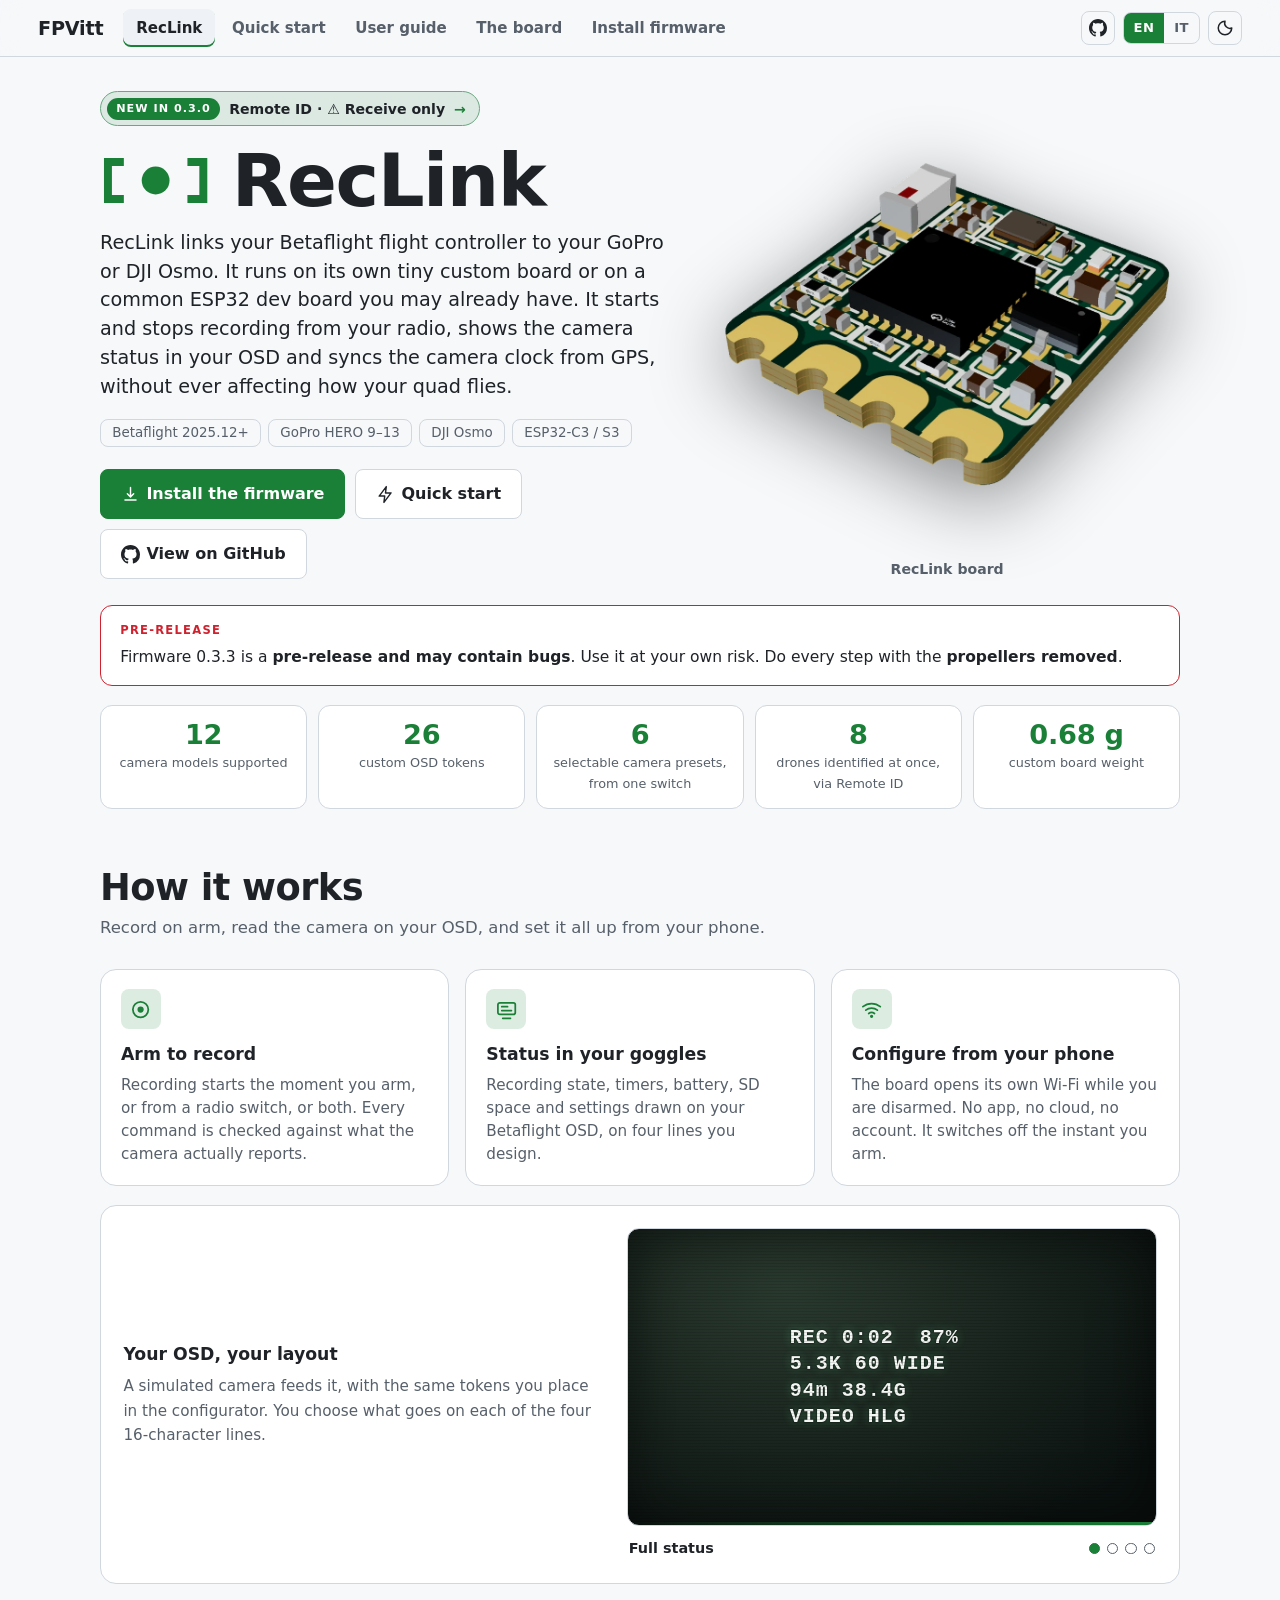
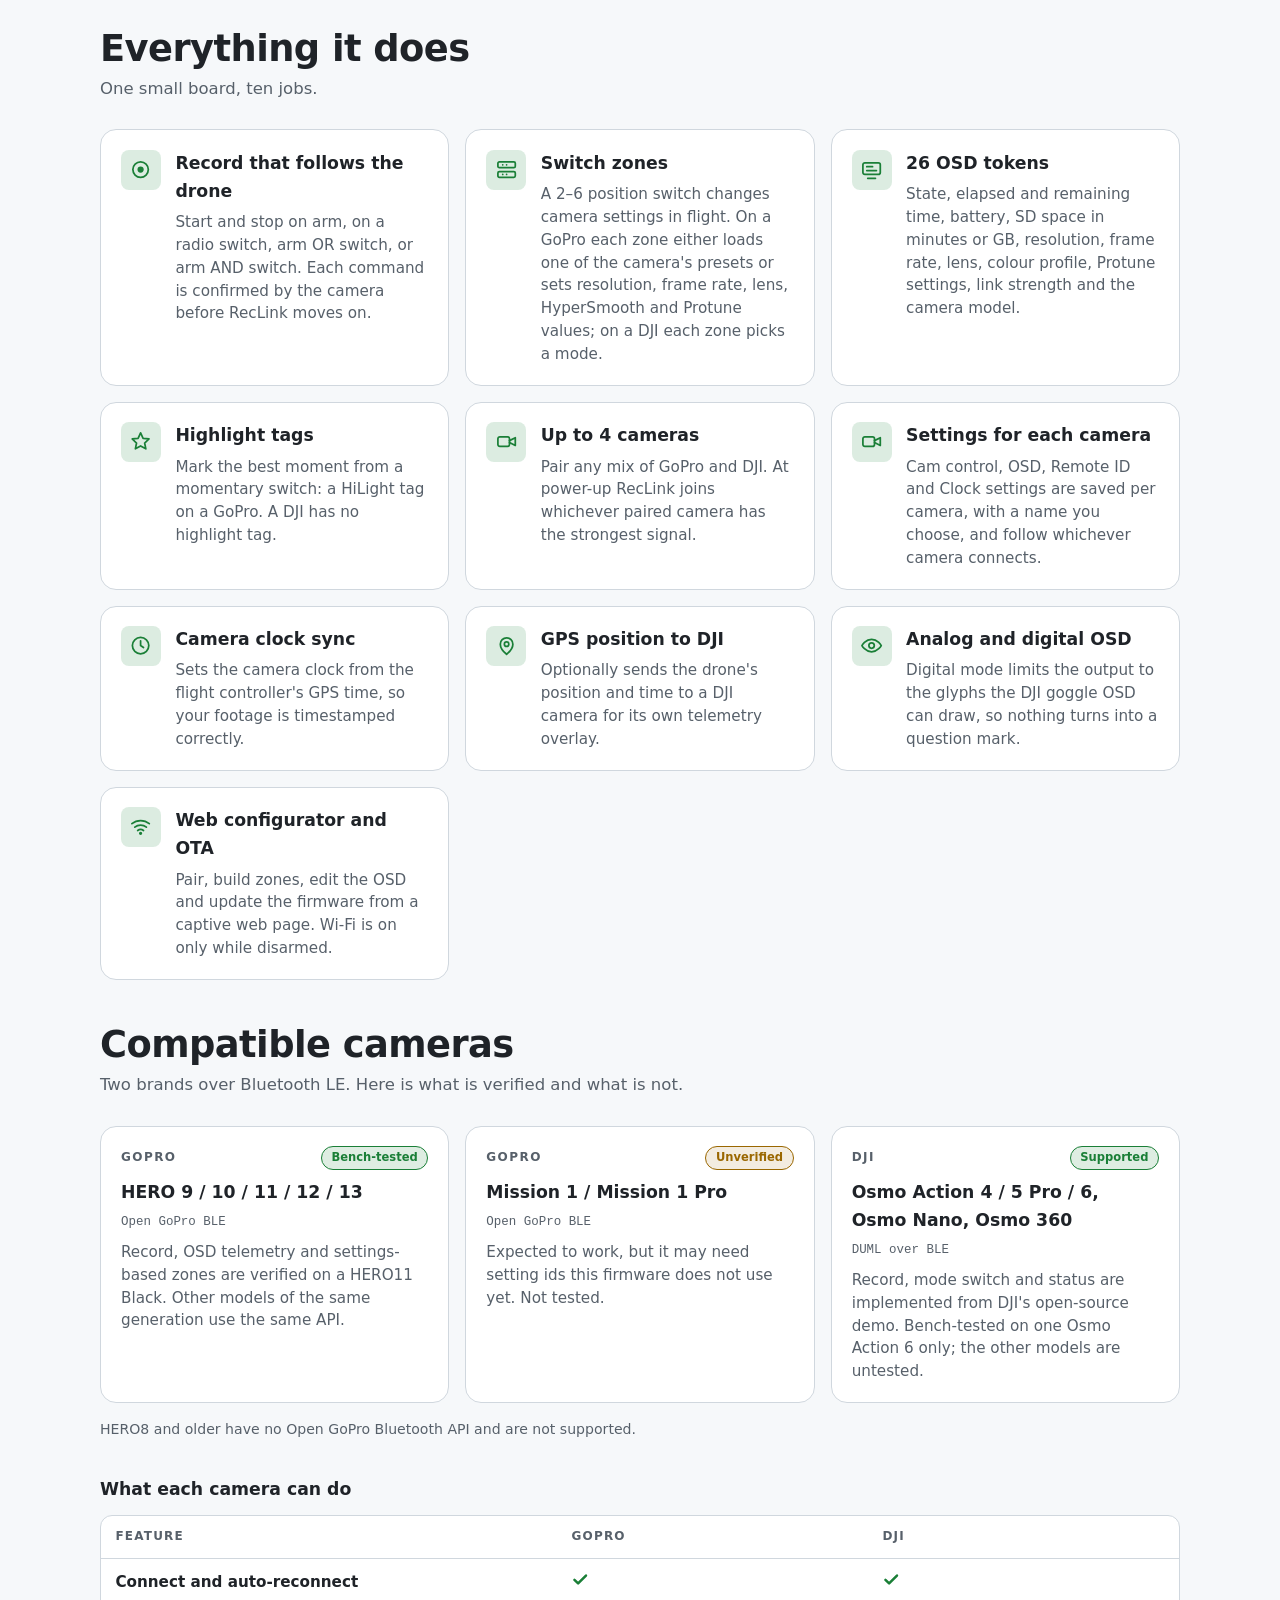
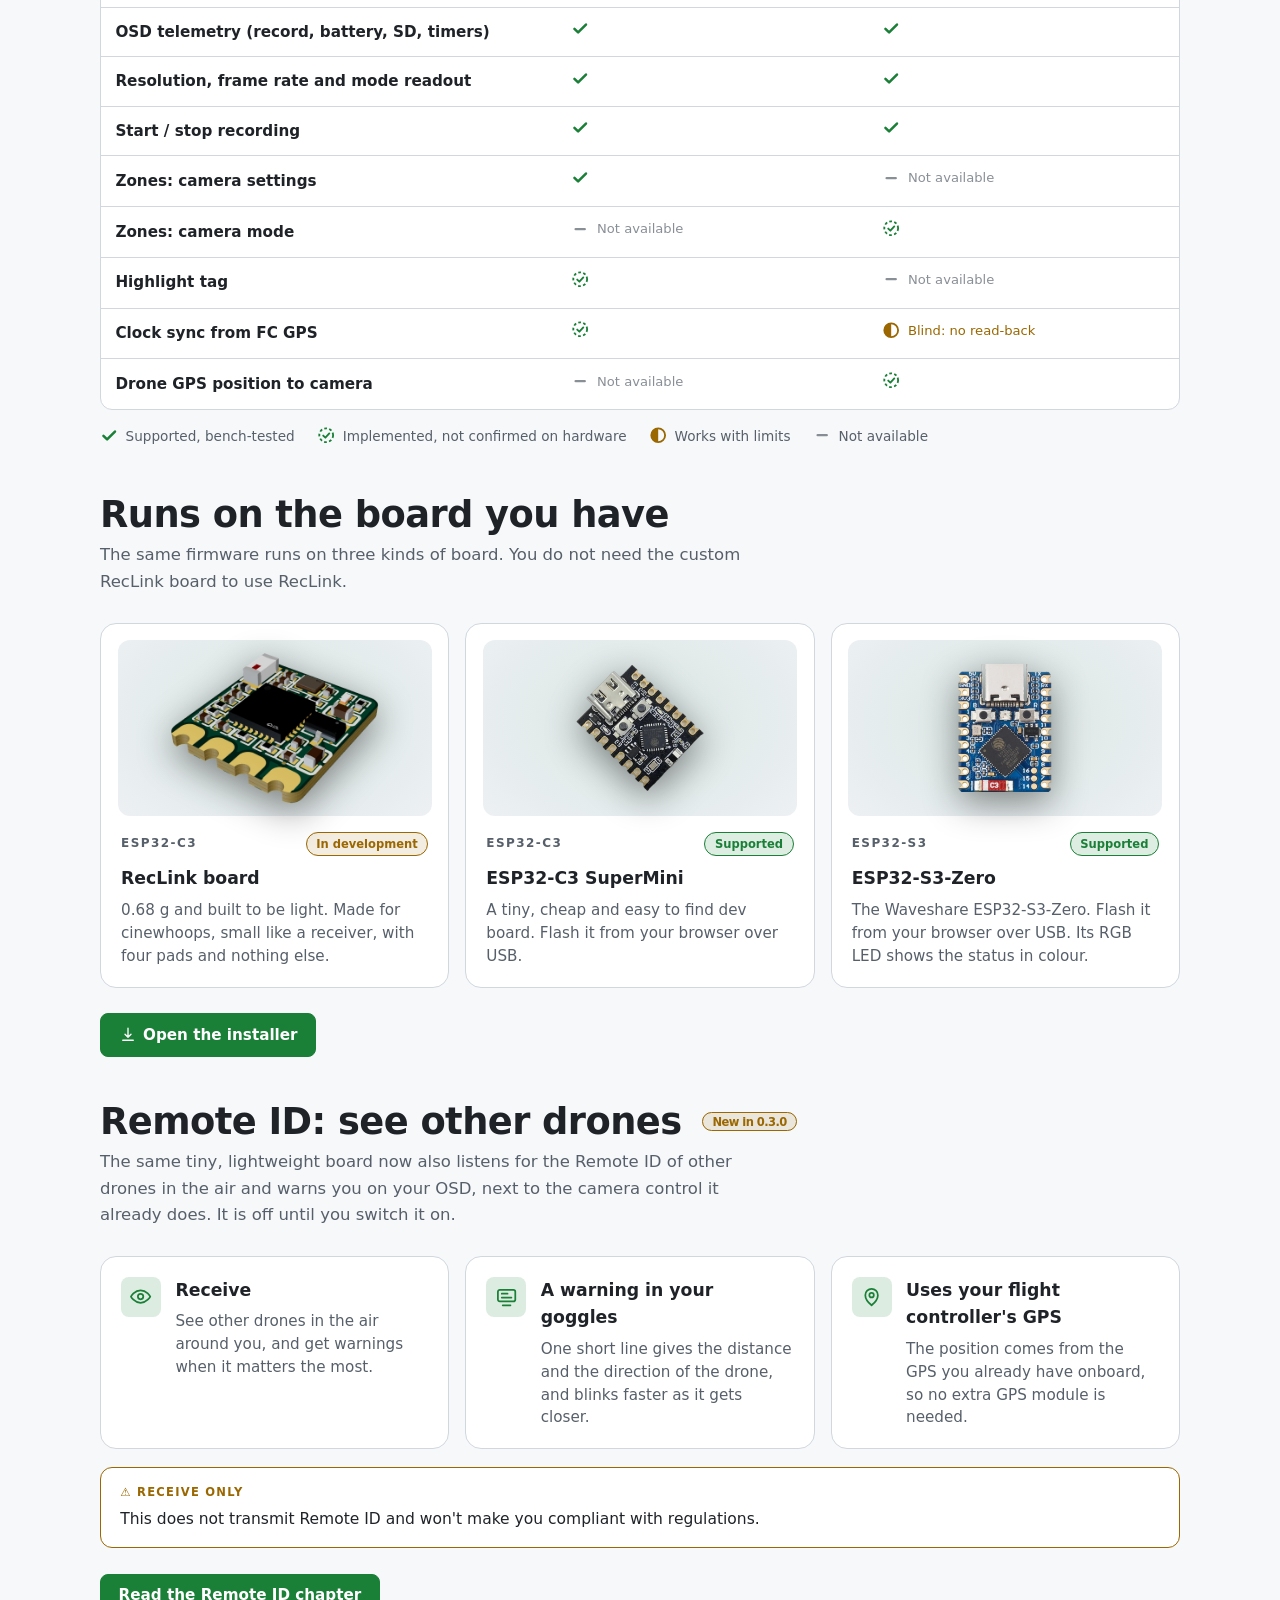
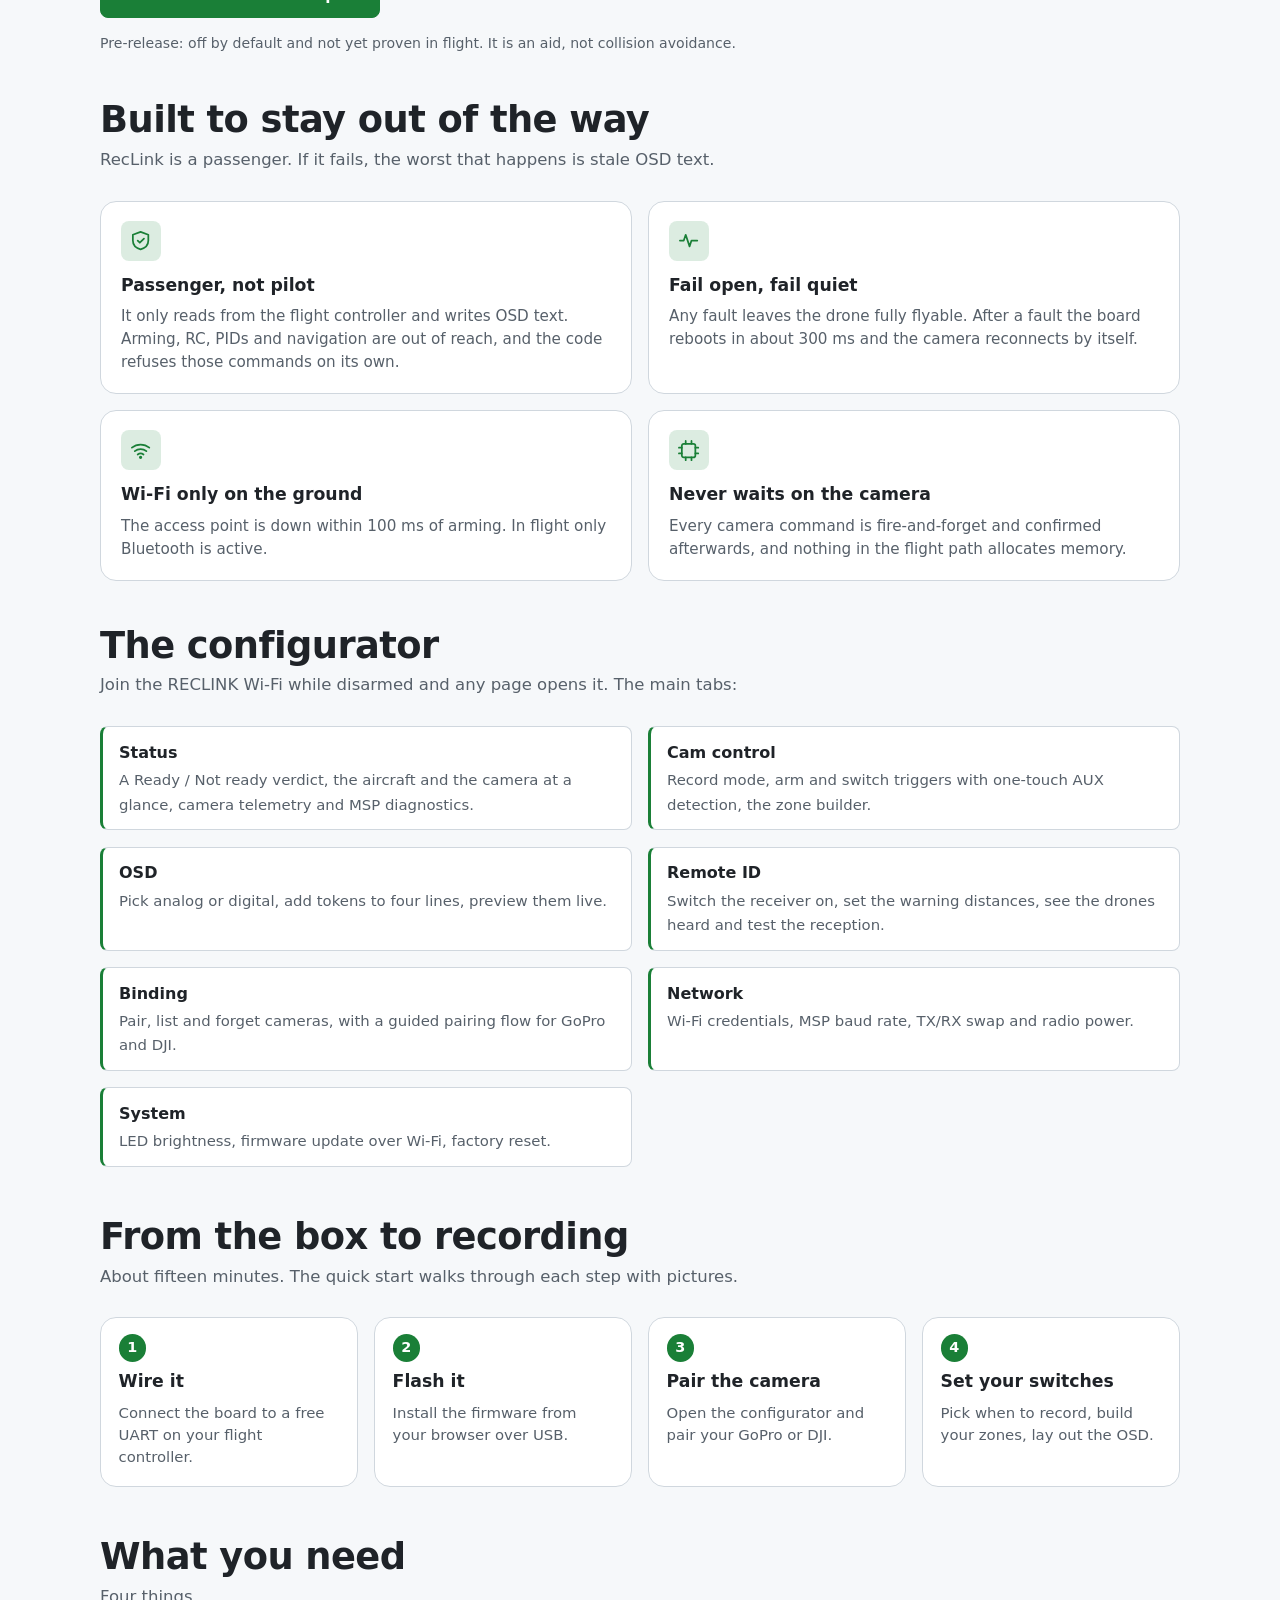
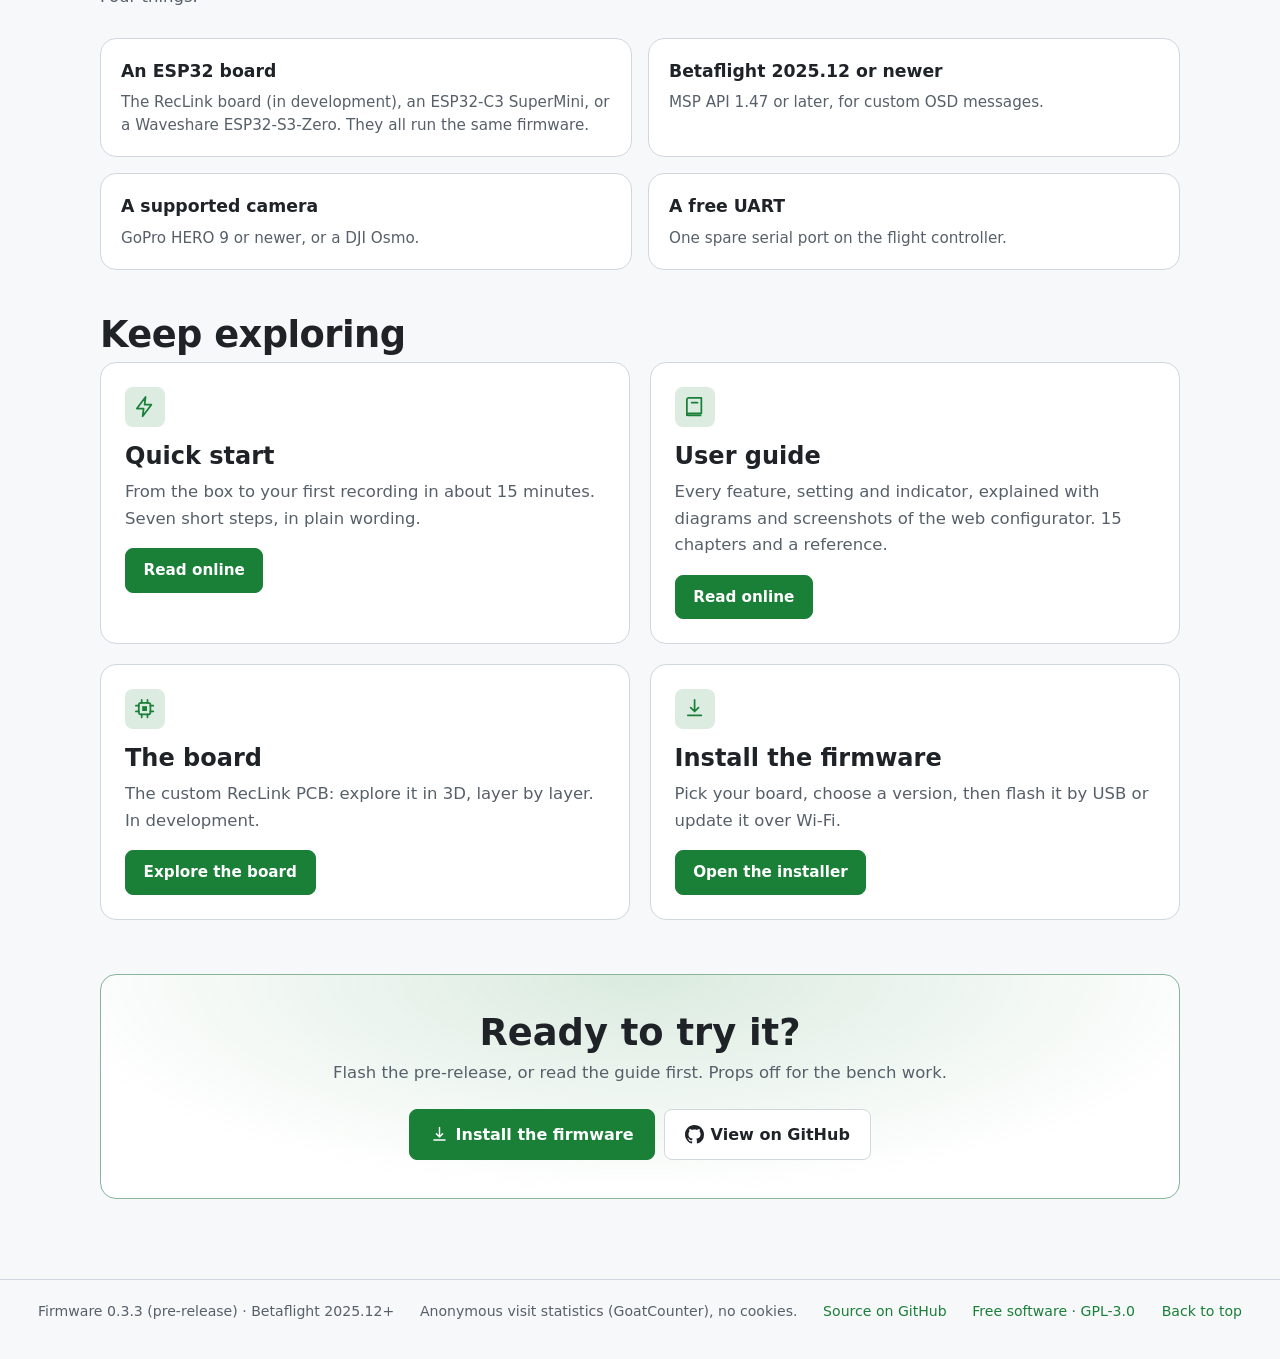
==== commit fd8f86ca: "Site: DJI support is no longer called experimental The DJI badge on the home page is now "Supported"" ====
--- a/RecLink/en/index.html
+++ b/RecLink/en/index.html
@@ -34,7 +34,7 @@
 <div class="layout">
 
 <main id="main" class="content">
-<div class="hero rl-hero"><div class="rl-hero-txt"><a class="soon-pill" href="#remote-id"><b>New in 0.3.0</b><span>Remote ID · ⚠︎ Receive only</span><i aria-hidden="true">→</i></a><h1 class="logo-h1"><svg class="mark" viewBox="0 0 168 80" aria-hidden="true"><path fill="currentColor" d="M6 6h30v12H18v44h18v12H6zM132 6h30v68h-30V62h18V18h-18z"/><circle fill="currentColor" cx="84" cy="40" r="21"/></svg>RecLink</h1><p class="sub">RecLink links your Betaflight flight controller to your GoPro or DJI Osmo. It runs on its own tiny custom board or on a common ESP32 dev board you may already have. It starts and stops recording from your radio, shows the camera status in your OSD and syncs the camera clock from GPS, without ever affecting how your quad flies.</p><div class="meta"><span>Betaflight 2025.12+</span><span>GoPro HERO 9–13</span><span>DJI Osmo (experimental)</span><span>ESP32-C3 / S3</span></div><p class="cta-row"><a class="btn lg" href="../flash/"><svg viewBox="0 0 24 24" aria-hidden="true"><path d="M12 3v12m0 0-4-4m4 4 4-4M5 19h14" fill="none" stroke="currentColor" stroke-width="1.8" stroke-linecap="round" stroke-linejoin="round"/></svg>Install the firmware</a><a class="btn lg alt" href="quick-start.html"><svg viewBox="0 0 24 24" aria-hidden="true"><path d="M13 2 4 14h7l-1 8 9-12h-7z" fill="none" stroke="currentColor" stroke-width="1.8" stroke-linejoin="round"/></svg>Quick start</a><a class="btn lg alt" href="https://github.com/FPVitt/RecLink" target="_blank" rel="noopener"><svg viewBox="0 0 16 16" aria-hidden="true" fill="currentColor"><path d="M8 0C3.58 0 0 3.58 0 8c0 3.54 2.29 6.53 5.47 7.59.4.07.55-.17.55-.38 0-.19-.01-.82-.01-1.49-2.01.37-2.53-.49-2.69-.94-.09-.23-.48-.94-.82-1.13-.28-.15-.68-.52-.01-.53.63-.01 1.08.58 1.23.82.72 1.21 1.87.87 2.33.66.07-.52.28-.87.51-1.07-1.78-.2-3.64-.89-3.64-3.95 0-.87.31-1.59.82-2.15-.08-.2-.36-1.02.08-2.12 0 0 .67-.21 2.2.82.64-.18 1.32-.27 2-.27s1.36.09 2 .27c1.53-1.04 2.2-.82 2.2-.82.44 1.1.16 1.92.08 2.12.51.56.82 1.27.82 2.15 0 3.07-1.87 3.75-3.65 3.95.29.25.54.73.54 1.48 0 1.07-.01 1.93-.01 2.2 0 .21.15.46.55.38A8.01 8.01 0 0 0 16 8c0-4.42-3.58-8-8-8z"/></svg>View on GitHub</a></p></div><div class="rl-hero-img"><div class="hero-stack"><figure class="hs" style="--i:0"><img src="../assets/board/board-iso.webp" alt="RecLink board" width="640" height="640" loading="eager" decoding="async"><figcaption>RecLink board</figcaption></figure><figure class="hs" style="--i:1"><img src="../assets/board/hero-supermini.webp" alt="ESP32-C3 SuperMini" width="640" height="640" loading="lazy" decoding="async"><figcaption>ESP32-C3 SuperMini</figcaption></figure><figure class="hs" style="--i:2"><img src="../assets/board/hero-s3zero.webp" alt="ESP32-S3-Zero" width="640" height="640" loading="lazy" decoding="async"><figcaption>ESP32-S3-Zero</figcaption></figure></div></div></div><div class="callout danger"><span class="tag">Pre-release</span><p>Firmware 0.3.3 is a <b>pre-release and may contain bugs</b>. Use it at your own risk. Do every step with the <b>propellers removed</b>.</p></div><ul class="rl-stats"><li><b>12</b><span>camera models supported</span></li><li><b>26</b><span>custom OSD tokens</span></li><li><b>6</b><span>selectable camera presets, from one switch</span></li><li><b>8</b><span>drones identified at once, via Remote ID</span></li><li><b>0.68 g</b><span>custom board weight</span></li></ul><section class="rl-sec" id="action"><h2 class="sec">How it works</h2><p class="sec-s">Record on arm, read the camera on your OSD, and set it all up from your phone.</p><div class="acts"><article class="act"><span class="ico"><svg viewBox="0 0 24 24" aria-hidden="true" fill="none" stroke="currentColor" stroke-width="1.8" stroke-linecap="round" stroke-linejoin="round"><circle cx="12" cy="12" r="8"/><circle cx="12" cy="12" r="3.2" fill="currentColor" stroke="none"/></svg></span><h3>Arm to record</h3><p>Recording starts the moment you arm, or from a radio switch, or both. Every command is checked against what the camera actually reports.</p></article><article class="act"><span class="ico"><svg viewBox="0 0 24 24" aria-hidden="true" fill="none" stroke="currentColor" stroke-width="1.8" stroke-linecap="round" stroke-linejoin="round"><rect x="3" y="5" width="18" height="12" rx="2"/><path d="M7 9h6M7 13h10M8 21h8"/></svg></span><h3>Status in your goggles</h3><p>Recording state, timers, battery, SD space and settings drawn on your Betaflight OSD, on four lines you design.</p></article><article class="act"><span class="ico"><svg viewBox="0 0 24 24" aria-hidden="true" fill="none" stroke="currentColor" stroke-width="1.8" stroke-linecap="round" stroke-linejoin="round"><path d="M3 9a14 14 0 0 1 18 0M6 12.5a9.5 9.5 0 0 1 12 0M9 16a5 5 0 0 1 6 0"/><circle cx="12" cy="19" r=".8" fill="currentColor"/></svg></span><h3>Configure from your phone</h3><p>The board opens its own Wi-Fi while you are disarmed. No app, no cloud, no account. It switches off the instant you arm.</p></article></div><div class="osd-demo"><div class="osd-cap"><h3>Your OSD, your layout</h3><p>A simulated camera feeds it, with the same tokens you place in the configurator. You choose what goes on each of the four 16-character lines.</p></div><div class="osd-wrap"><div class="osd-screen" role="img" aria-label="A simulated camera feeds it, with the same tokens you place in the configurator. You choose what goes on each of the four 16-character lines." data-sets="[[&quot;%st %et  %bt&quot;, &quot;%rs %fp %ln&quot;, &quot;%sd %sg&quot;, &quot;%md %pr&quot;], [&quot;&quot;, &quot;%st %et&quot;, &quot;&quot;, &quot;&quot;], [&quot;%st %et&quot;, &quot;SD %sd left&quot;, &quot;%sg FREE&quot;, &quot;BAT %bt&quot;], [&quot;%rs %fp %ln&quot;, &quot;%pr %bd %ar&quot;, &quot;%cr dBm  %bt&quot;, &quot;%st %et&quot;]]" data-labels="[&quot;Full status&quot;, &quot;Minimal&quot;, &quot;Card and battery&quot;, &quot;Camera settings&quot;]"><div class="osd-lines"><span>REC 0:00  87%</span><span>5.3K 60 WIDE</span><span>94m 38.4G</span><span>VIDEO HLG</span></div><i class="osd-prog" aria-hidden="true"></i></div><div class="osd-bar"><span class="osd-label">Full status</span><span class="osd-dots"><button type="button" class="osd-dot on" aria-label="Full status" data-i="0"></button><button type="button" class="osd-dot" aria-label="Minimal" data-i="1"></button><button type="button" class="osd-dot" aria-label="Card and battery" data-i="2"></button><button type="button" class="osd-dot" aria-label="Camera settings" data-i="3"></button></span></div></div></div></section><section class="rl-sec" id="features"><h2 class="sec">Everything it does</h2><p class="sec-s">One small board, ten jobs.</p><div class="feats"><article class="feat"><span class="ico"><svg viewBox="0 0 24 24" aria-hidden="true" fill="none" stroke="currentColor" stroke-width="1.8" stroke-linecap="round" stroke-linejoin="round"><circle cx="12" cy="12" r="8"/><circle cx="12" cy="12" r="3.2" fill="currentColor" stroke="none"/></svg></span><div><h3>Record that follows the drone</h3><p>Start and stop on arm, on a radio switch, arm OR switch, or arm AND switch. Each command is confirmed by the camera before RecLink moves on.</p></div></article><article class="feat"><span class="ico"><svg viewBox="0 0 24 24" aria-hidden="true" fill="none" stroke="currentColor" stroke-width="1.8" stroke-linecap="round" stroke-linejoin="round"><rect x="3" y="4" width="18" height="6" rx="1.5"/><rect x="3" y="14" width="18" height="6" rx="1.5"/><path d="M8 7h.01M8 17h.01M12 7h.01M12 17h.01"/></svg></span><div><h3>Switch zones</h3><p>A 2–6 position switch changes camera settings in flight. On a GoPro each zone either loads one of the camera&#x27;s presets or sets resolution, frame rate, lens, HyperSmooth and Protune values; on a DJI each zone picks a mode.</p></div></article><article class="feat"><span class="ico"><svg viewBox="0 0 24 24" aria-hidden="true" fill="none" stroke="currentColor" stroke-width="1.8" stroke-linecap="round" stroke-linejoin="round"><rect x="3" y="5" width="18" height="12" rx="2"/><path d="M7 9h6M7 13h10M8 21h8"/></svg></span><div><h3>26 OSD tokens</h3><p>State, elapsed and remaining time, battery, SD space in minutes or GB, resolution, frame rate, lens, colour profile, Protune settings, link strength and the camera model.</p></div></article><article class="feat"><span class="ico"><svg viewBox="0 0 24 24" aria-hidden="true" fill="none" stroke="currentColor" stroke-width="1.8" stroke-linecap="round" stroke-linejoin="round"><path d="M12 3l2.6 5.6 6.1.7-4.5 4.2 1.2 6L12 16.5 6.6 19.5l1.2-6L3.3 9.3l6.1-.7z"/></svg></span><div><h3>Highlight tags</h3><p>Mark the best moment from a momentary switch: a HiLight tag on a GoPro. A DJI has no highlight tag.</p></div></article><article class="feat"><span class="ico"><svg viewBox="0 0 24 24" aria-hidden="true" fill="none" stroke="currentColor" stroke-width="1.8" stroke-linecap="round" stroke-linejoin="round"><rect x="3" y="7" width="12" height="10" rx="2"/><path d="M15 11l6-3v8l-6-3"/></svg></span><div><h3>Up to 4 cameras</h3><p>Pair any mix of GoPro and DJI. At power-up RecLink joins whichever paired camera has the strongest signal.</p></div></article><article class="feat"><span class="ico"><svg viewBox="0 0 24 24" aria-hidden="true" fill="none" stroke="currentColor" stroke-width="1.8" stroke-linecap="round" stroke-linejoin="round"><rect x="3" y="7" width="12" height="10" rx="2"/><path d="M15 11l6-3v8l-6-3"/></svg></span><div><h3>Settings for each camera</h3><p>Cam control, OSD, Remote ID and Clock settings are saved per camera, with a name you choose, and follow whichever camera connects.</p></div></article><article class="feat"><span class="ico"><svg viewBox="0 0 24 24" aria-hidden="true" fill="none" stroke="currentColor" stroke-width="1.8" stroke-linecap="round" stroke-linejoin="round"><circle cx="12" cy="12" r="8.5"/><path d="M12 7v5l3 2"/></svg></span><div><h3>Camera clock sync</h3><p>Sets the camera clock from the flight controller&#x27;s GPS time, so your footage is timestamped correctly.</p></div></article><article class="feat"><span class="ico"><svg viewBox="0 0 24 24" aria-hidden="true" fill="none" stroke="currentColor" stroke-width="1.8" stroke-linecap="round" stroke-linejoin="round"><path d="M12 21s-6.5-5.4-6.5-10.5a6.5 6.5 0 0 1 13 0C18.5 15.6 12 21 12 21z"/><circle cx="12" cy="10.5" r="2.3"/></svg></span><div><h3>GPS position to DJI</h3><p>Optionally sends the drone&#x27;s position and time to a DJI camera for its own telemetry overlay.</p></div></article><article class="feat"><span class="ico"><svg viewBox="0 0 24 24" aria-hidden="true" fill="none" stroke="currentColor" stroke-width="1.8" stroke-linecap="round" stroke-linejoin="round"><path d="M2 12s3.6-6.5 10-6.5S22 12 22 12s-3.6 6.5-10 6.5S2 12 2 12z"/><circle cx="12" cy="12" r="2.8"/></svg></span><div><h3>Analog and digital OSD</h3><p>Digital mode limits the output to the glyphs the DJI goggle OSD can draw, so nothing turns into a question mark.</p></div></article><article class="feat"><span class="ico"><svg viewBox="0 0 24 24" aria-hidden="true" fill="none" stroke="currentColor" stroke-width="1.8" stroke-linecap="round" stroke-linejoin="round"><path d="M3 9a14 14 0 0 1 18 0M6 12.5a9.5 9.5 0 0 1 12 0M9 16a5 5 0 0 1 6 0"/><circle cx="12" cy="19" r=".8" fill="currentColor"/></svg></span><div><h3>Web configurator and OTA</h3><p>Pair, build zones, edit the OSD and update the firmware from a captive web page. Wi-Fi is on only while disarmed.</p></div></article></div></section><section class="rl-sec" id="cameras"><h2 class="sec">Compatible cameras</h2><p class="sec-s">Two brands over Bluetooth LE. Here is what is verified and what is not.</p><div class="cams"><article class="cam"><div class="cam-top"><span class="brand-t">GoPro</span><span class="badge good">Bench-tested</span></div><h3>HERO 9 / 10 / 11 / 12 / 13</h3><p class="proto">Open GoPro BLE</p><p>Record, OSD telemetry and settings-based zones are verified on a HERO11 Black. Other models of the same generation use the same API.</p></article><article class="cam"><div class="cam-top"><span class="brand-t">GoPro</span><span class="badge warn">Unverified</span></div><h3>Mission 1 / Mission 1 Pro</h3><p class="proto">Open GoPro BLE</p><p>Expected to work, but it may need setting ids this firmware does not use yet. Not tested.</p></article><article class="cam"><div class="cam-top"><span class="brand-t">DJI</span><span class="badge warn">Experimental</span></div><h3>Osmo Action 4 / 5 Pro / 6, Osmo Nano, Osmo 360</h3><p class="proto">DUML over BLE</p><p>Record, mode switch and status are implemented from DJI&#x27;s open-source demo. Bench-tested on one Osmo Action 6 only; the other models are untested.</p></article></div><p class="fine">HERO8 and older have no Open GoPro Bluetooth API and are not supported.</p><h3 class="mx-h">What each camera can do</h3><div class="mx-wrap"><table class="mx"><thead><tr><th>Feature</th><th>GoPro</th><th>DJI</th></tr></thead><tbody><tr><th scope="row">Connect and auto-reconnect</th><td><span class="cm ok" title=""><svg viewBox="0 0 16 16" aria-hidden="true"><path d="M3 8.5l3.2 3.2L13 4.8" fill="none" stroke="currentColor" stroke-width="2.2" stroke-linecap="round" stroke-linejoin="round"/></svg><i></i></span></td><td><span class="cm ok" title=""><svg viewBox="0 0 16 16" aria-hidden="true"><path d="M3 8.5l3.2 3.2L13 4.8" fill="none" stroke="currentColor" stroke-width="2.2" stroke-linecap="round" stroke-linejoin="round"/></svg><i></i></span></td></tr><tr><th scope="row">OSD telemetry (record, battery, SD, timers)</th><td><span class="cm ok" title=""><svg viewBox="0 0 16 16" aria-hidden="true"><path d="M3 8.5l3.2 3.2L13 4.8" fill="none" stroke="currentColor" stroke-width="2.2" stroke-linecap="round" stroke-linejoin="round"/></svg><i></i></span></td><td><span class="cm ok" title=""><svg viewBox="0 0 16 16" aria-hidden="true"><path d="M3 8.5l3.2 3.2L13 4.8" fill="none" stroke="currentColor" stroke-width="2.2" stroke-linecap="round" stroke-linejoin="round"/></svg><i></i></span></td></tr><tr><th scope="row">Resolution, frame rate and mode readout</th><td><span class="cm ok" title=""><svg viewBox="0 0 16 16" aria-hidden="true"><path d="M3 8.5l3.2 3.2L13 4.8" fill="none" stroke="currentColor" stroke-width="2.2" stroke-linecap="round" stroke-linejoin="round"/></svg><i></i></span></td><td><span class="cm ok" title=""><svg viewBox="0 0 16 16" aria-hidden="true"><path d="M3 8.5l3.2 3.2L13 4.8" fill="none" stroke="currentColor" stroke-width="2.2" stroke-linecap="round" stroke-linejoin="round"/></svg><i></i></span></td></tr><tr><th scope="row">Start / stop recording</th><td><span class="cm ok" title=""><svg viewBox="0 0 16 16" aria-hidden="true"><path d="M3 8.5l3.2 3.2L13 4.8" fill="none" stroke="currentColor" stroke-width="2.2" stroke-linecap="round" stroke-linejoin="round"/></svg><i></i></span></td><td><span class="cm ok" title=""><svg viewBox="0 0 16 16" aria-hidden="true"><path d="M3 8.5l3.2 3.2L13 4.8" fill="none" stroke="currentColor" stroke-width="2.2" stroke-linecap="round" stroke-linejoin="round"/></svg><i></i></span></td></tr><tr><th scope="row">Zones: camera settings</th><td><span class="cm ok" title=""><svg viewBox="0 0 16 16" aria-hidden="true"><path d="M3 8.5l3.2 3.2L13 4.8" fill="none" stroke="currentColor" stroke-width="2.2" stroke-linecap="round" stroke-linejoin="round"/></svg><i></i></span></td><td><span class="cm no" title="Not available"><svg viewBox="0 0 16 16" aria-hidden="true"><path d="M4 8h8" stroke="currentColor" stroke-width="2" stroke-linecap="round"/></svg><i>Not available</i></span></td></tr><tr><th scope="row">Zones: camera mode</th><td><span class="cm no" title="Not available"><svg viewBox="0 0 16 16" aria-hidden="true"><path d="M4 8h8" stroke="currentColor" stroke-width="2" stroke-linecap="round"/></svg><i>Not available</i></span></td><td><span class="cm un" title=""><svg viewBox="0 0 16 16" aria-hidden="true"><circle cx="8" cy="8" r="6" fill="none" stroke="currentColor" stroke-width="1.6" stroke-dasharray="2.4 2"/><path d="M5.4 8.3l1.9 1.9 3.4-3.7" fill="none" stroke="currentColor" stroke-width="1.6" stroke-linecap="round" stroke-linejoin="round"/></svg><i></i></span></td></tr><tr><th scope="row">Highlight tag</th><td><span class="cm un" title=""><svg viewBox="0 0 16 16" aria-hidden="true"><circle cx="8" cy="8" r="6" fill="none" stroke="currentColor" stroke-width="1.6" stroke-dasharray="2.4 2"/><path d="M5.4 8.3l1.9 1.9 3.4-3.7" fill="none" stroke="currentColor" stroke-width="1.6" stroke-linecap="round" stroke-linejoin="round"/></svg><i></i></span></td><td><span class="cm no" title="Not available"><svg viewBox="0 0 16 16" aria-hidden="true"><path d="M4 8h8" stroke="currentColor" stroke-width="2" stroke-linecap="round"/></svg><i>Not available</i></span></td></tr><tr><th scope="row">Clock sync from FC GPS</th><td><span class="cm un" title=""><svg viewBox="0 0 16 16" aria-hidden="true"><circle cx="8" cy="8" r="6" fill="none" stroke="currentColor" stroke-width="1.6" stroke-dasharray="2.4 2"/><path d="M5.4 8.3l1.9 1.9 3.4-3.7" fill="none" stroke="currentColor" stroke-width="1.6" stroke-linecap="round" stroke-linejoin="round"/></svg><i></i></span></td><td><span class="cm pa" title="Blind: no read-back"><svg viewBox="0 0 16 16" aria-hidden="true"><circle cx="8" cy="8" r="6" fill="none" stroke="currentColor" stroke-width="1.6"/><path d="M8 2a6 6 0 0 0 0 12z" fill="currentColor"/></svg><i>Blind: no read-back</i></span></td></tr><tr><th scope="row">Drone GPS position to camera</th><td><span class="cm no" title="Not available"><svg viewBox="0 0 16 16" aria-hidden="true"><path d="M4 8h8" stroke="currentColor" stroke-width="2" stroke-linecap="round"/></svg><i>Not available</i></span></td><td><span class="cm un" title=""><svg viewBox="0 0 16 16" aria-hidden="true"><circle cx="8" cy="8" r="6" fill="none" stroke="currentColor" stroke-width="1.6" stroke-dasharray="2.4 2"/><path d="M5.4 8.3l1.9 1.9 3.4-3.7" fill="none" stroke="currentColor" stroke-width="1.6" stroke-linecap="round" stroke-linejoin="round"/></svg><i></i></span></td></tr></tbody></table></div><ul class="mx-leg"><li><span class="cm ok" title=""><svg viewBox="0 0 16 16" aria-hidden="true"><path d="M3 8.5l3.2 3.2L13 4.8" fill="none" stroke="currentColor" stroke-width="2.2" stroke-linecap="round" stroke-linejoin="round"/></svg><i></i></span><span>Supported, bench-tested</span></li><li><span class="cm un" title=""><svg viewBox="0 0 16 16" aria-hidden="true"><circle cx="8" cy="8" r="6" fill="none" stroke="currentColor" stroke-width="1.6" stroke-dasharray="2.4 2"/><path d="M5.4 8.3l1.9 1.9 3.4-3.7" fill="none" stroke="currentColor" stroke-width="1.6" stroke-linecap="round" stroke-linejoin="round"/></svg><i></i></span><span>Implemented, not confirmed on hardware</span></li><li><span class="cm pa" title=""><svg viewBox="0 0 16 16" aria-hidden="true"><circle cx="8" cy="8" r="6" fill="none" stroke="currentColor" stroke-width="1.6"/><path d="M8 2a6 6 0 0 0 0 12z" fill="currentColor"/></svg><i></i></span><span>Works with limits</span></li><li><span class="cm no" title=""><svg viewBox="0 0 16 16" aria-hidden="true"><path d="M4 8h8" stroke="currentColor" stroke-width="2" stroke-linecap="round"/></svg><i></i></span><span>Not available</span></li></ul></section><section class="rl-sec" id="boards"><h2 class="sec">Runs on the board you have</h2><p class="sec-s">The same firmware runs on three kinds of board. You do not need the custom RecLink board to use RecLink.</p><div class="cams brds"><article class="cam"><div class="cam-img"><img src="../assets/board/board-iso.webp" alt="RecLink board" width="640" height="640" loading="lazy" decoding="async"></div><div class="cam-top"><span class="brand-t">ESP32-C3</span><span class="badge warn">In development</span></div><h3>RecLink board</h3><p>0.68 g and built to be light. Made for cinewhoops, small like a receiver, with four pads and nothing else.</p></article><article class="cam"><div class="cam-img"><img src="../assets/board/hero-supermini.webp" alt="ESP32-C3 SuperMini" width="640" height="640" loading="lazy" decoding="async"></div><div class="cam-top"><span class="brand-t">ESP32-C3</span><span class="badge good">Supported</span></div><h3>ESP32-C3 SuperMini</h3><p>A tiny, cheap and easy to find dev board. Flash it from your browser over USB.</p></article><article class="cam"><div class="cam-img"><img src="../assets/board/hero-s3zero.webp" alt="ESP32-S3-Zero" width="640" height="640" loading="lazy" decoding="async"></div><div class="cam-top"><span class="brand-t">ESP32-S3</span><span class="badge good">Supported</span></div><h3>ESP32-S3-Zero</h3><p>The Waveshare ESP32-S3-Zero. Flash it from your browser over USB. Its RGB LED shows the status in colour.</p></article></div><p class="cta-row"><a class="btn" href="../flash/"><svg viewBox="0 0 24 24" aria-hidden="true"><path d="M12 3v12m0 0-4-4m4 4 4-4M5 19h14" fill="none" stroke="currentColor" stroke-width="1.8" stroke-linecap="round" stroke-linejoin="round"/></svg>Open the installer</a></p></section><section class="rl-sec" id="remote-id"><h2 class="sec">Remote ID: see other drones <span class="badge warn">New in 0.3.0</span></h2><p class="sec-s">The same tiny, lightweight board now also listens for the Remote ID of other drones in the air and warns you on your OSD, next to the camera control it already does. It is off until you switch it on.</p><div class="feats"><article class="feat"><span class="ico"><svg viewBox="0 0 24 24" aria-hidden="true" fill="none" stroke="currentColor" stroke-width="1.8" stroke-linecap="round" stroke-linejoin="round"><path d="M2 12s3.6-6.5 10-6.5S22 12 22 12s-3.6 6.5-10 6.5S2 12 2 12z"/><circle cx="12" cy="12" r="2.8"/></svg></span><div><h3>Receive</h3><p>See other drones in the air around you, and get warnings when it matters the most.</p></div></article><article class="feat"><span class="ico"><svg viewBox="0 0 24 24" aria-hidden="true" fill="none" stroke="currentColor" stroke-width="1.8" stroke-linecap="round" stroke-linejoin="round"><rect x="3" y="5" width="18" height="12" rx="2"/><path d="M7 9h6M7 13h10M8 21h8"/></svg></span><div><h3>A warning in your goggles</h3><p>One short line gives the distance and the direction of the drone, and blinks faster as it gets closer.</p></div></article><article class="feat"><span class="ico"><svg viewBox="0 0 24 24" aria-hidden="true" fill="none" stroke="currentColor" stroke-width="1.8" stroke-linecap="round" stroke-linejoin="round"><path d="M12 21s-6.5-5.4-6.5-10.5a6.5 6.5 0 0 1 13 0C18.5 15.6 12 21 12 21z"/><circle cx="12" cy="10.5" r="2.3"/></svg></span><div><h3>Uses your flight controller&#x27;s GPS</h3><p>The position comes from the GPS you already have onboard, so no extra GPS module is needed.</p></div></article></div><div class="callout warn"><span class="tag">⚠︎ Receive only</span><p>This does not transmit Remote ID and won't make you compliant with regulations.</p></div><p class="cta-row"><a class="btn" href="user-guide.html#ch15">Read the Remote ID chapter</a></p><p class="fine">Pre-release: off by default and not yet proven in flight. It is an aid, not collision avoidance.</p></section><section class="rl-sec" id="safety"><h2 class="sec">Built to stay out of the way</h2><p class="sec-s">RecLink is a passenger. If it fails, the worst that happens is stale OSD text.</p><div class="safes"><article class="safe"><span class="ico"><svg viewBox="0 0 24 24" aria-hidden="true" fill="none" stroke="currentColor" stroke-width="1.8" stroke-linecap="round" stroke-linejoin="round"><path d="M12 3l8 3v6c0 4.5-3.2 7.8-8 9-4.8-1.2-8-4.5-8-9V6z"/><path d="M9 12l2.2 2.2L15.5 10"/></svg></span><h3>Passenger, not pilot</h3><p>It only reads from the flight controller and writes OSD text. Arming, RC, PIDs and navigation are out of reach, and the code refuses those commands on its own.</p></article><article class="safe"><span class="ico"><svg viewBox="0 0 24 24" aria-hidden="true" fill="none" stroke="currentColor" stroke-width="1.8" stroke-linecap="round" stroke-linejoin="round"><path d="M3 12h4l2-6 4 12 2-6h6"/></svg></span><h3>Fail open, fail quiet</h3><p>Any fault leaves the drone fully flyable. After a fault the board reboots in about 300 ms and the camera reconnects by itself.</p></article><article class="safe"><span class="ico"><svg viewBox="0 0 24 24" aria-hidden="true" fill="none" stroke="currentColor" stroke-width="1.8" stroke-linecap="round" stroke-linejoin="round"><path d="M3 9a14 14 0 0 1 18 0M6 12.5a9.5 9.5 0 0 1 12 0M9 16a5 5 0 0 1 6 0"/><circle cx="12" cy="19" r=".8" fill="currentColor"/></svg></span><h3>Wi-Fi only on the ground</h3><p>The access point is down within 100 ms of arming. In flight only Bluetooth is active.</p></article><article class="safe"><span class="ico"><svg viewBox="0 0 24 24" aria-hidden="true" fill="none" stroke="currentColor" stroke-width="1.8" stroke-linecap="round" stroke-linejoin="round"><rect x="5" y="5" width="14" height="14" rx="2"/><path d="M9 2v3M15 2v3M9 19v3M15 19v3M2 9h3M2 15h3M19 9h3M19 15h3"/></svg></span><h3>Never waits on the camera</h3><p>Every camera command is fire-and-forget and confirmed afterwards, and nothing in the flight path allocates memory.</p></article></div></section><section class="rl-sec" id="portal"><h2 class="sec">The configurator</h2><p class="sec-s">Join the RECLINK Wi-Fi while disarmed and any page opens it. The main tabs:</p><ul class="tabs-list"><li><b>Status</b><span>A Ready / Not ready verdict, the aircraft and the camera at a glance, camera telemetry and MSP diagnostics.</span></li><li><b>Cam control</b><span>Record mode, arm and switch triggers with one-touch AUX detection, the zone builder.</span></li><li><b>OSD</b><span>Pick analog or digital, add tokens to four lines, preview them live.</span></li><li><b>Remote ID</b><span>Switch the receiver on, set the warning distances, see the drones heard and test the reception.</span></li><li><b>Binding</b><span>Pair, list and forget cameras, with a guided pairing flow for GoPro and DJI.</span></li><li><b>Network</b><span>Wi-Fi credentials, MSP baud rate, TX/RX swap and radio power.</span></li><li><b>System</b><span>LED brightness, firmware update over Wi-Fi, factory reset.</span></li></ul></section><section class="rl-sec" id="start"><h2 class="sec">From the box to recording</h2><p class="sec-s">About fifteen minutes. The quick start walks through each step with pictures.</p><ol class="go"><li><div><h3>Wire it</h3><p>Connect the board to a free UART on your flight controller.</p></div></li><li><div><h3>Flash it</h3><p>Install the firmware from your browser over USB.</p></div></li><li><div><h3>Pair the camera</h3><p>Open the configurator and pair your GoPro or DJI.</p></div></li><li><div><h3>Set your switches</h3><p>Pick when to record, build your zones, lay out the OSD.</p></div></li></ol></section><section class="rl-sec" id="need"><h2 class="sec">What you need</h2><p class="sec-s">Four things.</p><div class="needs"><article class="need"><h3>An ESP32 board</h3><p>The RecLink board (in development), an ESP32-C3 SuperMini, or a Waveshare ESP32-S3-Zero. They all run the same firmware.</p></article><article class="need"><h3>Betaflight 2025.12 or newer</h3><p>MSP API 1.47 or later, for custom OSD messages.</p></article><article class="need"><h3>A supported camera</h3><p>GoPro HERO 9 or newer, or a DJI Osmo (experimental).</p></article><article class="need"><h3>A free UART</h3><p>One spare serial port on the flight controller.</p></article></div></section><section class="rl-sec" id="more"><h2 class="sec">Keep exploring</h2><div class="cards"><article class="card"><span class="ico"><svg viewBox="0 0 24 24" aria-hidden="true"><path d="M13 2 4 14h7l-1 8 9-12h-7z" fill="none" stroke="currentColor" stroke-width="1.8" stroke-linejoin="round"/></svg></span><h2>Quick start</h2><p>From the box to your first recording in about 15 minutes. Seven short steps, in plain wording.</p><div class="actions"><a class="btn" href="quick-start.html">Read online</a></div></article><article class="card"><span class="ico"><svg viewBox="0 0 24 24" aria-hidden="true"><path d="M4 5a2 2 0 0 1 2-2h13v16H6a2 2 0 0 0-2 2zM4 19a2 2 0 0 0 2 2h13" fill="none" stroke="currentColor" stroke-width="1.8" stroke-linejoin="round"/><path d="M9 8h6" stroke="currentColor" stroke-width="1.8" stroke-linecap="round"/></svg></span><h2>User guide</h2><p>Every feature, setting and indicator, explained with diagrams and screenshots of the web configurator. 15 chapters and a reference.</p><div class="actions"><a class="btn" href="user-guide.html">Read online</a></div></article><article class="card" id="bd"><span class="ico"><svg viewBox="0 0 24 24" aria-hidden="true"><rect x="6" y="6" width="12" height="12" rx="2" fill="none" stroke="currentColor" stroke-width="1.8"/><rect x="9.5" y="9.5" width="5" height="5" fill="currentColor" stroke="none"/><path d="M9 3v3M15 3v3M9 18v3M15 18v3M3 9h3M3 15h3M18 9h3M18 15h3" stroke="currentColor" stroke-width="1.8" stroke-linecap="round"/></svg></span><h2>The board</h2><p>The custom RecLink PCB: explore it in 3D, layer by layer. In development.</p><div class="actions"><a class="btn" href="the-board.html">Explore the board</a></div></article><article class="card" id="fw"><span class="ico"><svg viewBox="0 0 24 24" aria-hidden="true"><path d="M12 3v12m0 0-4-4m4 4 4-4M5 19h14" fill="none" stroke="currentColor" stroke-width="1.8" stroke-linecap="round" stroke-linejoin="round"/></svg></span><h2>Install the firmware</h2><p>Pick your board, choose a version, then flash it by USB or update it over Wi-Fi.</p><div class="actions"><a class="btn" href="../flash/">Open the installer</a></div></article></div></section><section class="rl-end"><h2>Ready to try it?</h2><p>Flash the pre-release, or read the guide first. Props off for the bench work.</p><p class="cta-row center"><a class="btn lg" href="../flash/"><svg viewBox="0 0 24 24" aria-hidden="true"><path d="M12 3v12m0 0-4-4m4 4 4-4M5 19h14" fill="none" stroke="currentColor" stroke-width="1.8" stroke-linecap="round" stroke-linejoin="round"/></svg>Install the firmware</a><a class="btn lg alt" href="https://github.com/FPVitt/RecLink" target="_blank" rel="noopener"><svg viewBox="0 0 16 16" aria-hidden="true" fill="currentColor"><path d="M8 0C3.58 0 0 3.58 0 8c0 3.54 2.29 6.53 5.47 7.59.4.07.55-.17.55-.38 0-.19-.01-.82-.01-1.49-2.01.37-2.53-.49-2.69-.94-.09-.23-.48-.94-.82-1.13-.28-.15-.68-.52-.01-.53.63-.01 1.08.58 1.23.82.72 1.21 1.87.87 2.33.66.07-.52.28-.87.51-1.07-1.78-.2-3.64-.89-3.64-3.95 0-.87.31-1.59.82-2.15-.08-.2-.36-1.02.08-2.12 0 0 .67-.21 2.2.82.64-.18 1.32-.27 2-.27s1.36.09 2 .27c1.53-1.04 2.2-.82 2.2-.82.44 1.1.16 1.92.08 2.12.51.56.82 1.27.82 2.15 0 3.07-1.87 3.75-3.65 3.95.29.25.54.73.54 1.48 0 1.07-.01 1.93-.01 2.2 0 .21.15.46.55.38A8.01 8.01 0 0 0 16 8c0-4.42-3.58-8-8-8z"/></svg>View on GitHub</a></p></section><script>
+<div class="hero rl-hero"><div class="rl-hero-txt"><a class="soon-pill" href="#remote-id"><b>New in 0.3.0</b><span>Remote ID · ⚠︎ Receive only</span><i aria-hidden="true">→</i></a><h1 class="logo-h1"><svg class="mark" viewBox="0 0 168 80" aria-hidden="true"><path fill="currentColor" d="M6 6h30v12H18v44h18v12H6zM132 6h30v68h-30V62h18V18h-18z"/><circle fill="currentColor" cx="84" cy="40" r="21"/></svg>RecLink</h1><p class="sub">RecLink links your Betaflight flight controller to your GoPro or DJI Osmo. It runs on its own tiny custom board or on a common ESP32 dev board you may already have. It starts and stops recording from your radio, shows the camera status in your OSD and syncs the camera clock from GPS, without ever affecting how your quad flies.</p><div class="meta"><span>Betaflight 2025.12+</span><span>GoPro HERO 9–13</span><span>DJI Osmo</span><span>ESP32-C3 / S3</span></div><p class="cta-row"><a class="btn lg" href="../flash/"><svg viewBox="0 0 24 24" aria-hidden="true"><path d="M12 3v12m0 0-4-4m4 4 4-4M5 19h14" fill="none" stroke="currentColor" stroke-width="1.8" stroke-linecap="round" stroke-linejoin="round"/></svg>Install the firmware</a><a class="btn lg alt" href="quick-start.html"><svg viewBox="0 0 24 24" aria-hidden="true"><path d="M13 2 4 14h7l-1 8 9-12h-7z" fill="none" stroke="currentColor" stroke-width="1.8" stroke-linejoin="round"/></svg>Quick start</a><a class="btn lg alt" href="https://github.com/FPVitt/RecLink" target="_blank" rel="noopener"><svg viewBox="0 0 16 16" aria-hidden="true" fill="currentColor"><path d="M8 0C3.58 0 0 3.58 0 8c0 3.54 2.29 6.53 5.47 7.59.4.07.55-.17.55-.38 0-.19-.01-.82-.01-1.49-2.01.37-2.53-.49-2.69-.94-.09-.23-.48-.94-.82-1.13-.28-.15-.68-.52-.01-.53.63-.01 1.08.58 1.23.82.72 1.21 1.87.87 2.33.66.07-.52.28-.87.51-1.07-1.78-.2-3.64-.89-3.64-3.95 0-.87.31-1.59.82-2.15-.08-.2-.36-1.02.08-2.12 0 0 .67-.21 2.2.82.64-.18 1.32-.27 2-.27s1.36.09 2 .27c1.53-1.04 2.2-.82 2.2-.82.44 1.1.16 1.92.08 2.12.51.56.82 1.27.82 2.15 0 3.07-1.87 3.75-3.65 3.95.29.25.54.73.54 1.48 0 1.07-.01 1.93-.01 2.2 0 .21.15.46.55.38A8.01 8.01 0 0 0 16 8c0-4.42-3.58-8-8-8z"/></svg>View on GitHub</a></p></div><div class="rl-hero-img"><div class="hero-stack"><figure class="hs" style="--i:0"><img src="../assets/board/board-iso.webp" alt="RecLink board" width="640" height="640" loading="eager" decoding="async"><figcaption>RecLink board</figcaption></figure><figure class="hs" style="--i:1"><img src="../assets/board/hero-supermini.webp" alt="ESP32-C3 SuperMini" width="640" height="640" loading="lazy" decoding="async"><figcaption>ESP32-C3 SuperMini</figcaption></figure><figure class="hs" style="--i:2"><img src="../assets/board/hero-s3zero.webp" alt="ESP32-S3-Zero" width="640" height="640" loading="lazy" decoding="async"><figcaption>ESP32-S3-Zero</figcaption></figure></div></div></div><div class="callout danger"><span class="tag">Pre-release</span><p>Firmware 0.3.3 is a <b>pre-release and may contain bugs</b>. Use it at your own risk. Do every step with the <b>propellers removed</b>.</p></div><ul class="rl-stats"><li><b>12</b><span>camera models supported</span></li><li><b>26</b><span>custom OSD tokens</span></li><li><b>6</b><span>selectable camera presets, from one switch</span></li><li><b>8</b><span>drones identified at once, via Remote ID</span></li><li><b>0.68 g</b><span>custom board weight</span></li></ul><section class="rl-sec" id="action"><h2 class="sec">How it works</h2><p class="sec-s">Record on arm, read the camera on your OSD, and set it all up from your phone.</p><div class="acts"><article class="act"><span class="ico"><svg viewBox="0 0 24 24" aria-hidden="true" fill="none" stroke="currentColor" stroke-width="1.8" stroke-linecap="round" stroke-linejoin="round"><circle cx="12" cy="12" r="8"/><circle cx="12" cy="12" r="3.2" fill="currentColor" stroke="none"/></svg></span><h3>Arm to record</h3><p>Recording starts the moment you arm, or from a radio switch, or both. Every command is checked against what the camera actually reports.</p></article><article class="act"><span class="ico"><svg viewBox="0 0 24 24" aria-hidden="true" fill="none" stroke="currentColor" stroke-width="1.8" stroke-linecap="round" stroke-linejoin="round"><rect x="3" y="5" width="18" height="12" rx="2"/><path d="M7 9h6M7 13h10M8 21h8"/></svg></span><h3>Status in your goggles</h3><p>Recording state, timers, battery, SD space and settings drawn on your Betaflight OSD, on four lines you design.</p></article><article class="act"><span class="ico"><svg viewBox="0 0 24 24" aria-hidden="true" fill="none" stroke="currentColor" stroke-width="1.8" stroke-linecap="round" stroke-linejoin="round"><path d="M3 9a14 14 0 0 1 18 0M6 12.5a9.5 9.5 0 0 1 12 0M9 16a5 5 0 0 1 6 0"/><circle cx="12" cy="19" r=".8" fill="currentColor"/></svg></span><h3>Configure from your phone</h3><p>The board opens its own Wi-Fi while you are disarmed. No app, no cloud, no account. It switches off the instant you arm.</p></article></div><div class="osd-demo"><div class="osd-cap"><h3>Your OSD, your layout</h3><p>A simulated camera feeds it, with the same tokens you place in the configurator. You choose what goes on each of the four 16-character lines.</p></div><div class="osd-wrap"><div class="osd-screen" role="img" aria-label="A simulated camera feeds it, with the same tokens you place in the configurator. You choose what goes on each of the four 16-character lines." data-sets="[[&quot;%st %et  %bt&quot;, &quot;%rs %fp %ln&quot;, &quot;%sd %sg&quot;, &quot;%md %pr&quot;], [&quot;&quot;, &quot;%st %et&quot;, &quot;&quot;, &quot;&quot;], [&quot;%st %et&quot;, &quot;SD %sd left&quot;, &quot;%sg FREE&quot;, &quot;BAT %bt&quot;], [&quot;%rs %fp %ln&quot;, &quot;%pr %bd %ar&quot;, &quot;%cr dBm  %bt&quot;, &quot;%st %et&quot;]]" data-labels="[&quot;Full status&quot;, &quot;Minimal&quot;, &quot;Card and battery&quot;, &quot;Camera settings&quot;]"><div class="osd-lines"><span>REC 0:00  87%</span><span>5.3K 60 WIDE</span><span>94m 38.4G</span><span>VIDEO HLG</span></div><i class="osd-prog" aria-hidden="true"></i></div><div class="osd-bar"><span class="osd-label">Full status</span><span class="osd-dots"><button type="button" class="osd-dot on" aria-label="Full status" data-i="0"></button><button type="button" class="osd-dot" aria-label="Minimal" data-i="1"></button><button type="button" class="osd-dot" aria-label="Card and battery" data-i="2"></button><button type="button" class="osd-dot" aria-label="Camera settings" data-i="3"></button></span></div></div></div></section><section class="rl-sec" id="features"><h2 class="sec">Everything it does</h2><p class="sec-s">One small board, ten jobs.</p><div class="feats"><article class="feat"><span class="ico"><svg viewBox="0 0 24 24" aria-hidden="true" fill="none" stroke="currentColor" stroke-width="1.8" stroke-linecap="round" stroke-linejoin="round"><circle cx="12" cy="12" r="8"/><circle cx="12" cy="12" r="3.2" fill="currentColor" stroke="none"/></svg></span><div><h3>Record that follows the drone</h3><p>Start and stop on arm, on a radio switch, arm OR switch, or arm AND switch. Each command is confirmed by the camera before RecLink moves on.</p></div></article><article class="feat"><span class="ico"><svg viewBox="0 0 24 24" aria-hidden="true" fill="none" stroke="currentColor" stroke-width="1.8" stroke-linecap="round" stroke-linejoin="round"><rect x="3" y="4" width="18" height="6" rx="1.5"/><rect x="3" y="14" width="18" height="6" rx="1.5"/><path d="M8 7h.01M8 17h.01M12 7h.01M12 17h.01"/></svg></span><div><h3>Switch zones</h3><p>A 2–6 position switch changes camera settings in flight. On a GoPro each zone either loads one of the camera&#x27;s presets or sets resolution, frame rate, lens, HyperSmooth and Protune values; on a DJI each zone picks a mode.</p></div></article><article class="feat"><span class="ico"><svg viewBox="0 0 24 24" aria-hidden="true" fill="none" stroke="currentColor" stroke-width="1.8" stroke-linecap="round" stroke-linejoin="round"><rect x="3" y="5" width="18" height="12" rx="2"/><path d="M7 9h6M7 13h10M8 21h8"/></svg></span><div><h3>26 OSD tokens</h3><p>State, elapsed and remaining time, battery, SD space in minutes or GB, resolution, frame rate, lens, colour profile, Protune settings, link strength and the camera model.</p></div></article><article class="feat"><span class="ico"><svg viewBox="0 0 24 24" aria-hidden="true" fill="none" stroke="currentColor" stroke-width="1.8" stroke-linecap="round" stroke-linejoin="round"><path d="M12 3l2.6 5.6 6.1.7-4.5 4.2 1.2 6L12 16.5 6.6 19.5l1.2-6L3.3 9.3l6.1-.7z"/></svg></span><div><h3>Highlight tags</h3><p>Mark the best moment from a momentary switch: a HiLight tag on a GoPro. A DJI has no highlight tag.</p></div></article><article class="feat"><span class="ico"><svg viewBox="0 0 24 24" aria-hidden="true" fill="none" stroke="currentColor" stroke-width="1.8" stroke-linecap="round" stroke-linejoin="round"><rect x="3" y="7" width="12" height="10" rx="2"/><path d="M15 11l6-3v8l-6-3"/></svg></span><div><h3>Up to 4 cameras</h3><p>Pair any mix of GoPro and DJI. At power-up RecLink joins whichever paired camera has the strongest signal.</p></div></article><article class="feat"><span class="ico"><svg viewBox="0 0 24 24" aria-hidden="true" fill="none" stroke="currentColor" stroke-width="1.8" stroke-linecap="round" stroke-linejoin="round"><rect x="3" y="7" width="12" height="10" rx="2"/><path d="M15 11l6-3v8l-6-3"/></svg></span><div><h3>Settings for each camera</h3><p>Cam control, OSD, Remote ID and Clock settings are saved per camera, with a name you choose, and follow whichever camera connects.</p></div></article><article class="feat"><span class="ico"><svg viewBox="0 0 24 24" aria-hidden="true" fill="none" stroke="currentColor" stroke-width="1.8" stroke-linecap="round" stroke-linejoin="round"><circle cx="12" cy="12" r="8.5"/><path d="M12 7v5l3 2"/></svg></span><div><h3>Camera clock sync</h3><p>Sets the camera clock from the flight controller&#x27;s GPS time, so your footage is timestamped correctly.</p></div></article><article class="feat"><span class="ico"><svg viewBox="0 0 24 24" aria-hidden="true" fill="none" stroke="currentColor" stroke-width="1.8" stroke-linecap="round" stroke-linejoin="round"><path d="M12 21s-6.5-5.4-6.5-10.5a6.5 6.5 0 0 1 13 0C18.5 15.6 12 21 12 21z"/><circle cx="12" cy="10.5" r="2.3"/></svg></span><div><h3>GPS position to DJI</h3><p>Optionally sends the drone&#x27;s position and time to a DJI camera for its own telemetry overlay.</p></div></article><article class="feat"><span class="ico"><svg viewBox="0 0 24 24" aria-hidden="true" fill="none" stroke="currentColor" stroke-width="1.8" stroke-linecap="round" stroke-linejoin="round"><path d="M2 12s3.6-6.5 10-6.5S22 12 22 12s-3.6 6.5-10 6.5S2 12 2 12z"/><circle cx="12" cy="12" r="2.8"/></svg></span><div><h3>Analog and digital OSD</h3><p>Digital mode limits the output to the glyphs the DJI goggle OSD can draw, so nothing turns into a question mark.</p></div></article><article class="feat"><span class="ico"><svg viewBox="0 0 24 24" aria-hidden="true" fill="none" stroke="currentColor" stroke-width="1.8" stroke-linecap="round" stroke-linejoin="round"><path d="M3 9a14 14 0 0 1 18 0M6 12.5a9.5 9.5 0 0 1 12 0M9 16a5 5 0 0 1 6 0"/><circle cx="12" cy="19" r=".8" fill="currentColor"/></svg></span><div><h3>Web configurator and OTA</h3><p>Pair, build zones, edit the OSD and update the firmware from a captive web page. Wi-Fi is on only while disarmed.</p></div></article></div></section><section class="rl-sec" id="cameras"><h2 class="sec">Compatible cameras</h2><p class="sec-s">Two brands over Bluetooth LE. Here is what is verified and what is not.</p><div class="cams"><article class="cam"><div class="cam-top"><span class="brand-t">GoPro</span><span class="badge good">Bench-tested</span></div><h3>HERO 9 / 10 / 11 / 12 / 13</h3><p class="proto">Open GoPro BLE</p><p>Record, OSD telemetry and settings-based zones are verified on a HERO11 Black. Other models of the same generation use the same API.</p></article><article class="cam"><div class="cam-top"><span class="brand-t">GoPro</span><span class="badge warn">Unverified</span></div><h3>Mission 1 / Mission 1 Pro</h3><p class="proto">Open GoPro BLE</p><p>Expected to work, but it may need setting ids this firmware does not use yet. Not tested.</p></article><article class="cam"><div class="cam-top"><span class="brand-t">DJI</span><span class="badge good">Supported</span></div><h3>Osmo Action 4 / 5 Pro / 6, Osmo Nano, Osmo 360</h3><p class="proto">DUML over BLE</p><p>Record, mode switch and status are implemented from DJI&#x27;s open-source demo. Bench-tested on one Osmo Action 6 only; the other models are untested.</p></article></div><p class="fine">HERO8 and older have no Open GoPro Bluetooth API and are not supported.</p><h3 class="mx-h">What each camera can do</h3><div class="mx-wrap"><table class="mx"><thead><tr><th>Feature</th><th>GoPro</th><th>DJI</th></tr></thead><tbody><tr><th scope="row">Connect and auto-reconnect</th><td><span class="cm ok" title=""><svg viewBox="0 0 16 16" aria-hidden="true"><path d="M3 8.5l3.2 3.2L13 4.8" fill="none" stroke="currentColor" stroke-width="2.2" stroke-linecap="round" stroke-linejoin="round"/></svg><i></i></span></td><td><span class="cm ok" title=""><svg viewBox="0 0 16 16" aria-hidden="true"><path d="M3 8.5l3.2 3.2L13 4.8" fill="none" stroke="currentColor" stroke-width="2.2" stroke-linecap="round" stroke-linejoin="round"/></svg><i></i></span></td></tr><tr><th scope="row">OSD telemetry (record, battery, SD, timers)</th><td><span class="cm ok" title=""><svg viewBox="0 0 16 16" aria-hidden="true"><path d="M3 8.5l3.2 3.2L13 4.8" fill="none" stroke="currentColor" stroke-width="2.2" stroke-linecap="round" stroke-linejoin="round"/></svg><i></i></span></td><td><span class="cm ok" title=""><svg viewBox="0 0 16 16" aria-hidden="true"><path d="M3 8.5l3.2 3.2L13 4.8" fill="none" stroke="currentColor" stroke-width="2.2" stroke-linecap="round" stroke-linejoin="round"/></svg><i></i></span></td></tr><tr><th scope="row">Resolution, frame rate and mode readout</th><td><span class="cm ok" title=""><svg viewBox="0 0 16 16" aria-hidden="true"><path d="M3 8.5l3.2 3.2L13 4.8" fill="none" stroke="currentColor" stroke-width="2.2" stroke-linecap="round" stroke-linejoin="round"/></svg><i></i></span></td><td><span class="cm ok" title=""><svg viewBox="0 0 16 16" aria-hidden="true"><path d="M3 8.5l3.2 3.2L13 4.8" fill="none" stroke="currentColor" stroke-width="2.2" stroke-linecap="round" stroke-linejoin="round"/></svg><i></i></span></td></tr><tr><th scope="row">Start / stop recording</th><td><span class="cm ok" title=""><svg viewBox="0 0 16 16" aria-hidden="true"><path d="M3 8.5l3.2 3.2L13 4.8" fill="none" stroke="currentColor" stroke-width="2.2" stroke-linecap="round" stroke-linejoin="round"/></svg><i></i></span></td><td><span class="cm ok" title=""><svg viewBox="0 0 16 16" aria-hidden="true"><path d="M3 8.5l3.2 3.2L13 4.8" fill="none" stroke="currentColor" stroke-width="2.2" stroke-linecap="round" stroke-linejoin="round"/></svg><i></i></span></td></tr><tr><th scope="row">Zones: camera settings</th><td><span class="cm ok" title=""><svg viewBox="0 0 16 16" aria-hidden="true"><path d="M3 8.5l3.2 3.2L13 4.8" fill="none" stroke="currentColor" stroke-width="2.2" stroke-linecap="round" stroke-linejoin="round"/></svg><i></i></span></td><td><span class="cm no" title="Not available"><svg viewBox="0 0 16 16" aria-hidden="true"><path d="M4 8h8" stroke="currentColor" stroke-width="2" stroke-linecap="round"/></svg><i>Not available</i></span></td></tr><tr><th scope="row">Zones: camera mode</th><td><span class="cm no" title="Not available"><svg viewBox="0 0 16 16" aria-hidden="true"><path d="M4 8h8" stroke="currentColor" stroke-width="2" stroke-linecap="round"/></svg><i>Not available</i></span></td><td><span class="cm un" title=""><svg viewBox="0 0 16 16" aria-hidden="true"><circle cx="8" cy="8" r="6" fill="none" stroke="currentColor" stroke-width="1.6" stroke-dasharray="2.4 2"/><path d="M5.4 8.3l1.9 1.9 3.4-3.7" fill="none" stroke="currentColor" stroke-width="1.6" stroke-linecap="round" stroke-linejoin="round"/></svg><i></i></span></td></tr><tr><th scope="row">Highlight tag</th><td><span class="cm un" title=""><svg viewBox="0 0 16 16" aria-hidden="true"><circle cx="8" cy="8" r="6" fill="none" stroke="currentColor" stroke-width="1.6" stroke-dasharray="2.4 2"/><path d="M5.4 8.3l1.9 1.9 3.4-3.7" fill="none" stroke="currentColor" stroke-width="1.6" stroke-linecap="round" stroke-linejoin="round"/></svg><i></i></span></td><td><span class="cm no" title="Not available"><svg viewBox="0 0 16 16" aria-hidden="true"><path d="M4 8h8" stroke="currentColor" stroke-width="2" stroke-linecap="round"/></svg><i>Not available</i></span></td></tr><tr><th scope="row">Clock sync from FC GPS</th><td><span class="cm un" title=""><svg viewBox="0 0 16 16" aria-hidden="true"><circle cx="8" cy="8" r="6" fill="none" stroke="currentColor" stroke-width="1.6" stroke-dasharray="2.4 2"/><path d="M5.4 8.3l1.9 1.9 3.4-3.7" fill="none" stroke="currentColor" stroke-width="1.6" stroke-linecap="round" stroke-linejoin="round"/></svg><i></i></span></td><td><span class="cm pa" title="Blind: no read-back"><svg viewBox="0 0 16 16" aria-hidden="true"><circle cx="8" cy="8" r="6" fill="none" stroke="currentColor" stroke-width="1.6"/><path d="M8 2a6 6 0 0 0 0 12z" fill="currentColor"/></svg><i>Blind: no read-back</i></span></td></tr><tr><th scope="row">Drone GPS position to camera</th><td><span class="cm no" title="Not available"><svg viewBox="0 0 16 16" aria-hidden="true"><path d="M4 8h8" stroke="currentColor" stroke-width="2" stroke-linecap="round"/></svg><i>Not available</i></span></td><td><span class="cm un" title=""><svg viewBox="0 0 16 16" aria-hidden="true"><circle cx="8" cy="8" r="6" fill="none" stroke="currentColor" stroke-width="1.6" stroke-dasharray="2.4 2"/><path d="M5.4 8.3l1.9 1.9 3.4-3.7" fill="none" stroke="currentColor" stroke-width="1.6" stroke-linecap="round" stroke-linejoin="round"/></svg><i></i></span></td></tr></tbody></table></div><ul class="mx-leg"><li><span class="cm ok" title=""><svg viewBox="0 0 16 16" aria-hidden="true"><path d="M3 8.5l3.2 3.2L13 4.8" fill="none" stroke="currentColor" stroke-width="2.2" stroke-linecap="round" stroke-linejoin="round"/></svg><i></i></span><span>Supported, bench-tested</span></li><li><span class="cm un" title=""><svg viewBox="0 0 16 16" aria-hidden="true"><circle cx="8" cy="8" r="6" fill="none" stroke="currentColor" stroke-width="1.6" stroke-dasharray="2.4 2"/><path d="M5.4 8.3l1.9 1.9 3.4-3.7" fill="none" stroke="currentColor" stroke-width="1.6" stroke-linecap="round" stroke-linejoin="round"/></svg><i></i></span><span>Implemented, not confirmed on hardware</span></li><li><span class="cm pa" title=""><svg viewBox="0 0 16 16" aria-hidden="true"><circle cx="8" cy="8" r="6" fill="none" stroke="currentColor" stroke-width="1.6"/><path d="M8 2a6 6 0 0 0 0 12z" fill="currentColor"/></svg><i></i></span><span>Works with limits</span></li><li><span class="cm no" title=""><svg viewBox="0 0 16 16" aria-hidden="true"><path d="M4 8h8" stroke="currentColor" stroke-width="2" stroke-linecap="round"/></svg><i></i></span><span>Not available</span></li></ul></section><section class="rl-sec" id="boards"><h2 class="sec">Runs on the board you have</h2><p class="sec-s">The same firmware runs on three kinds of board. You do not need the custom RecLink board to use RecLink.</p><div class="cams brds"><article class="cam"><div class="cam-img"><img src="../assets/board/board-iso.webp" alt="RecLink board" width="640" height="640" loading="lazy" decoding="async"></div><div class="cam-top"><span class="brand-t">ESP32-C3</span><span class="badge warn">In development</span></div><h3>RecLink board</h3><p>0.68 g and built to be light. Made for cinewhoops, small like a receiver, with four pads and nothing else.</p></article><article class="cam"><div class="cam-img"><img src="../assets/board/hero-supermini.webp" alt="ESP32-C3 SuperMini" width="640" height="640" loading="lazy" decoding="async"></div><div class="cam-top"><span class="brand-t">ESP32-C3</span><span class="badge good">Supported</span></div><h3>ESP32-C3 SuperMini</h3><p>A tiny, cheap and easy to find dev board. Flash it from your browser over USB.</p></article><article class="cam"><div class="cam-img"><img src="../assets/board/hero-s3zero.webp" alt="ESP32-S3-Zero" width="640" height="640" loading="lazy" decoding="async"></div><div class="cam-top"><span class="brand-t">ESP32-S3</span><span class="badge good">Supported</span></div><h3>ESP32-S3-Zero</h3><p>The Waveshare ESP32-S3-Zero. Flash it from your browser over USB. Its RGB LED shows the status in colour.</p></article></div><p class="cta-row"><a class="btn" href="../flash/"><svg viewBox="0 0 24 24" aria-hidden="true"><path d="M12 3v12m0 0-4-4m4 4 4-4M5 19h14" fill="none" stroke="currentColor" stroke-width="1.8" stroke-linecap="round" stroke-linejoin="round"/></svg>Open the installer</a></p></section><section class="rl-sec" id="remote-id"><h2 class="sec">Remote ID: see other drones <span class="badge warn">New in 0.3.0</span></h2><p class="sec-s">The same tiny, lightweight board now also listens for the Remote ID of other drones in the air and warns you on your OSD, next to the camera control it already does. It is off until you switch it on.</p><div class="feats"><article class="feat"><span class="ico"><svg viewBox="0 0 24 24" aria-hidden="true" fill="none" stroke="currentColor" stroke-width="1.8" stroke-linecap="round" stroke-linejoin="round"><path d="M2 12s3.6-6.5 10-6.5S22 12 22 12s-3.6 6.5-10 6.5S2 12 2 12z"/><circle cx="12" cy="12" r="2.8"/></svg></span><div><h3>Receive</h3><p>See other drones in the air around you, and get warnings when it matters the most.</p></div></article><article class="feat"><span class="ico"><svg viewBox="0 0 24 24" aria-hidden="true" fill="none" stroke="currentColor" stroke-width="1.8" stroke-linecap="round" stroke-linejoin="round"><rect x="3" y="5" width="18" height="12" rx="2"/><path d="M7 9h6M7 13h10M8 21h8"/></svg></span><div><h3>A warning in your goggles</h3><p>One short line gives the distance and the direction of the drone, and blinks faster as it gets closer.</p></div></article><article class="feat"><span class="ico"><svg viewBox="0 0 24 24" aria-hidden="true" fill="none" stroke="currentColor" stroke-width="1.8" stroke-linecap="round" stroke-linejoin="round"><path d="M12 21s-6.5-5.4-6.5-10.5a6.5 6.5 0 0 1 13 0C18.5 15.6 12 21 12 21z"/><circle cx="12" cy="10.5" r="2.3"/></svg></span><div><h3>Uses your flight controller&#x27;s GPS</h3><p>The position comes from the GPS you already have onboard, so no extra GPS module is needed.</p></div></article></div><div class="callout warn"><span class="tag">⚠︎ Receive only</span><p>This does not transmit Remote ID and won't make you compliant with regulations.</p></div><p class="cta-row"><a class="btn" href="user-guide.html#ch15">Read the Remote ID chapter</a></p><p class="fine">Pre-release: off by default and not yet proven in flight. It is an aid, not collision avoidance.</p></section><section class="rl-sec" id="safety"><h2 class="sec">Built to stay out of the way</h2><p class="sec-s">RecLink is a passenger. If it fails, the worst that happens is stale OSD text.</p><div class="safes"><article class="safe"><span class="ico"><svg viewBox="0 0 24 24" aria-hidden="true" fill="none" stroke="currentColor" stroke-width="1.8" stroke-linecap="round" stroke-linejoin="round"><path d="M12 3l8 3v6c0 4.5-3.2 7.8-8 9-4.8-1.2-8-4.5-8-9V6z"/><path d="M9 12l2.2 2.2L15.5 10"/></svg></span><h3>Passenger, not pilot</h3><p>It only reads from the flight controller and writes OSD text. Arming, RC, PIDs and navigation are out of reach, and the code refuses those commands on its own.</p></article><article class="safe"><span class="ico"><svg viewBox="0 0 24 24" aria-hidden="true" fill="none" stroke="currentColor" stroke-width="1.8" stroke-linecap="round" stroke-linejoin="round"><path d="M3 12h4l2-6 4 12 2-6h6"/></svg></span><h3>Fail open, fail quiet</h3><p>Any fault leaves the drone fully flyable. After a fault the board reboots in about 300 ms and the camera reconnects by itself.</p></article><article class="safe"><span class="ico"><svg viewBox="0 0 24 24" aria-hidden="true" fill="none" stroke="currentColor" stroke-width="1.8" stroke-linecap="round" stroke-linejoin="round"><path d="M3 9a14 14 0 0 1 18 0M6 12.5a9.5 9.5 0 0 1 12 0M9 16a5 5 0 0 1 6 0"/><circle cx="12" cy="19" r=".8" fill="currentColor"/></svg></span><h3>Wi-Fi only on the ground</h3><p>The access point is down within 100 ms of arming. In flight only Bluetooth is active.</p></article><article class="safe"><span class="ico"><svg viewBox="0 0 24 24" aria-hidden="true" fill="none" stroke="currentColor" stroke-width="1.8" stroke-linecap="round" stroke-linejoin="round"><rect x="5" y="5" width="14" height="14" rx="2"/><path d="M9 2v3M15 2v3M9 19v3M15 19v3M2 9h3M2 15h3M19 9h3M19 15h3"/></svg></span><h3>Never waits on the camera</h3><p>Every camera command is fire-and-forget and confirmed afterwards, and nothing in the flight path allocates memory.</p></article></div></section><section class="rl-sec" id="portal"><h2 class="sec">The configurator</h2><p class="sec-s">Join the RECLINK Wi-Fi while disarmed and any page opens it. The main tabs:</p><ul class="tabs-list"><li><b>Status</b><span>A Ready / Not ready verdict, the aircraft and the camera at a glance, camera telemetry and MSP diagnostics.</span></li><li><b>Cam control</b><span>Record mode, arm and switch triggers with one-touch AUX detection, the zone builder.</span></li><li><b>OSD</b><span>Pick analog or digital, add tokens to four lines, preview them live.</span></li><li><b>Remote ID</b><span>Switch the receiver on, set the warning distances, see the drones heard and test the reception.</span></li><li><b>Binding</b><span>Pair, list and forget cameras, with a guided pairing flow for GoPro and DJI.</span></li><li><b>Network</b><span>Wi-Fi credentials, MSP baud rate, TX/RX swap and radio power.</span></li><li><b>System</b><span>LED brightness, firmware update over Wi-Fi, factory reset.</span></li></ul></section><section class="rl-sec" id="start"><h2 class="sec">From the box to recording</h2><p class="sec-s">About fifteen minutes. The quick start walks through each step with pictures.</p><ol class="go"><li><div><h3>Wire it</h3><p>Connect the board to a free UART on your flight controller.</p></div></li><li><div><h3>Flash it</h3><p>Install the firmware from your browser over USB.</p></div></li><li><div><h3>Pair the camera</h3><p>Open the configurator and pair your GoPro or DJI.</p></div></li><li><div><h3>Set your switches</h3><p>Pick when to record, build your zones, lay out the OSD.</p></div></li></ol></section><section class="rl-sec" id="need"><h2 class="sec">What you need</h2><p class="sec-s">Four things.</p><div class="needs"><article class="need"><h3>An ESP32 board</h3><p>The RecLink board (in development), an ESP32-C3 SuperMini, or a Waveshare ESP32-S3-Zero. They all run the same firmware.</p></article><article class="need"><h3>Betaflight 2025.12 or newer</h3><p>MSP API 1.47 or later, for custom OSD messages.</p></article><article class="need"><h3>A supported camera</h3><p>GoPro HERO 9 or newer, or a DJI Osmo.</p></article><article class="need"><h3>A free UART</h3><p>One spare serial port on the flight controller.</p></article></div></section><section class="rl-sec" id="more"><h2 class="sec">Keep exploring</h2><div class="cards"><article class="card"><span class="ico"><svg viewBox="0 0 24 24" aria-hidden="true"><path d="M13 2 4 14h7l-1 8 9-12h-7z" fill="none" stroke="currentColor" stroke-width="1.8" stroke-linejoin="round"/></svg></span><h2>Quick start</h2><p>From the box to your first recording in about 15 minutes. Seven short steps, in plain wording.</p><div class="actions"><a class="btn" href="quick-start.html">Read online</a></div></article><article class="card"><span class="ico"><svg viewBox="0 0 24 24" aria-hidden="true"><path d="M4 5a2 2 0 0 1 2-2h13v16H6a2 2 0 0 0-2 2zM4 19a2 2 0 0 0 2 2h13" fill="none" stroke="currentColor" stroke-width="1.8" stroke-linejoin="round"/><path d="M9 8h6" stroke="currentColor" stroke-width="1.8" stroke-linecap="round"/></svg></span><h2>User guide</h2><p>Every feature, setting and indicator, explained with diagrams and screenshots of the web configurator. 15 chapters and a reference.</p><div class="actions"><a class="btn" href="user-guide.html">Read online</a></div></article><article class="card" id="bd"><span class="ico"><svg viewBox="0 0 24 24" aria-hidden="true"><rect x="6" y="6" width="12" height="12" rx="2" fill="none" stroke="currentColor" stroke-width="1.8"/><rect x="9.5" y="9.5" width="5" height="5" fill="currentColor" stroke="none"/><path d="M9 3v3M15 3v3M9 18v3M15 18v3M3 9h3M3 15h3M18 9h3M18 15h3" stroke="currentColor" stroke-width="1.8" stroke-linecap="round"/></svg></span><h2>The board</h2><p>The custom RecLink PCB: explore it in 3D, layer by layer. In development.</p><div class="actions"><a class="btn" href="the-board.html">Explore the board</a></div></article><article class="card" id="fw"><span class="ico"><svg viewBox="0 0 24 24" aria-hidden="true"><path d="M12 3v12m0 0-4-4m4 4 4-4M5 19h14" fill="none" stroke="currentColor" stroke-width="1.8" stroke-linecap="round" stroke-linejoin="round"/></svg></span><h2>Install the firmware</h2><p>Pick your board, choose a version, then flash it by USB or update it over Wi-Fi.</p><div class="actions"><a class="btn" href="../flash/">Open the installer</a></div></article></div></section><section class="rl-end"><h2>Ready to try it?</h2><p>Flash the pre-release, or read the guide first. Props off for the bench work.</p><p class="cta-row center"><a class="btn lg" href="../flash/"><svg viewBox="0 0 24 24" aria-hidden="true"><path d="M12 3v12m0 0-4-4m4 4 4-4M5 19h14" fill="none" stroke="currentColor" stroke-width="1.8" stroke-linecap="round" stroke-linejoin="round"/></svg>Install the firmware</a><a class="btn lg alt" href="https://github.com/FPVitt/RecLink" target="_blank" rel="noopener"><svg viewBox="0 0 16 16" aria-hidden="true" fill="currentColor"><path d="M8 0C3.58 0 0 3.58 0 8c0 3.54 2.29 6.53 5.47 7.59.4.07.55-.17.55-.38 0-.19-.01-.82-.01-1.49-2.01.37-2.53-.49-2.69-.94-.09-.23-.48-.94-.82-1.13-.28-.15-.68-.52-.01-.53.63-.01 1.08.58 1.23.82.72 1.21 1.87.87 2.33.66.07-.52.28-.87.51-1.07-1.78-.2-3.64-.89-3.64-3.95 0-.87.31-1.59.82-2.15-.08-.2-.36-1.02.08-2.12 0 0 .67-.21 2.2.82.64-.18 1.32-.27 2-.27s1.36.09 2 .27c1.53-1.04 2.2-.82 2.2-.82.44 1.1.16 1.92.08 2.12.51.56.82 1.27.82 2.15 0 3.07-1.87 3.75-3.65 3.95.29.25.54.73.54 1.48 0 1.07-.01 1.93-.01 2.2 0 .21.15.46.55.38A8.01 8.01 0 0 0 16 8c0-4.42-3.58-8-8-8z"/></svg>View on GitHub</a></p></section><script>
 (function(){
   var s=document.querySelector('.osd-screen'); if(!s) return;
   var T=JSON.parse(s.getAttribute('data-sets')), labels=JSON.parse(s.getAttribute('data-labels'));
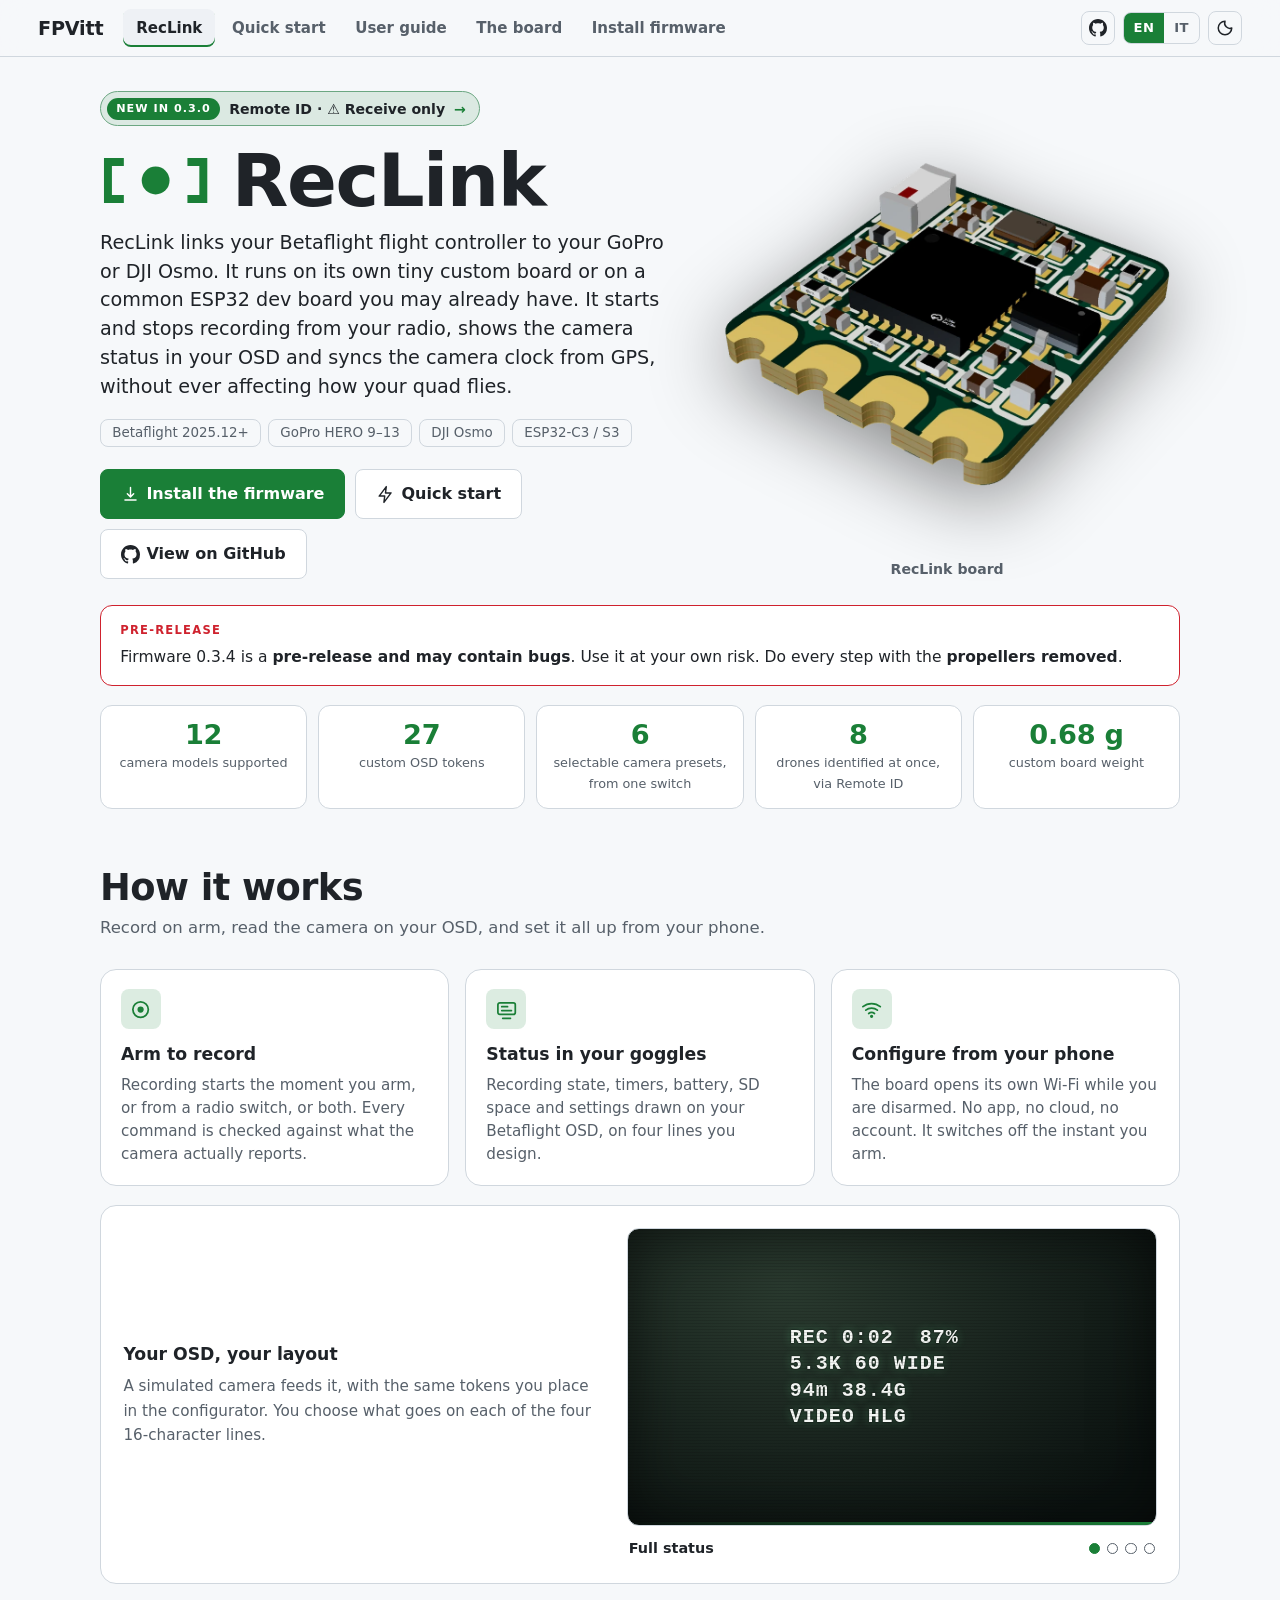
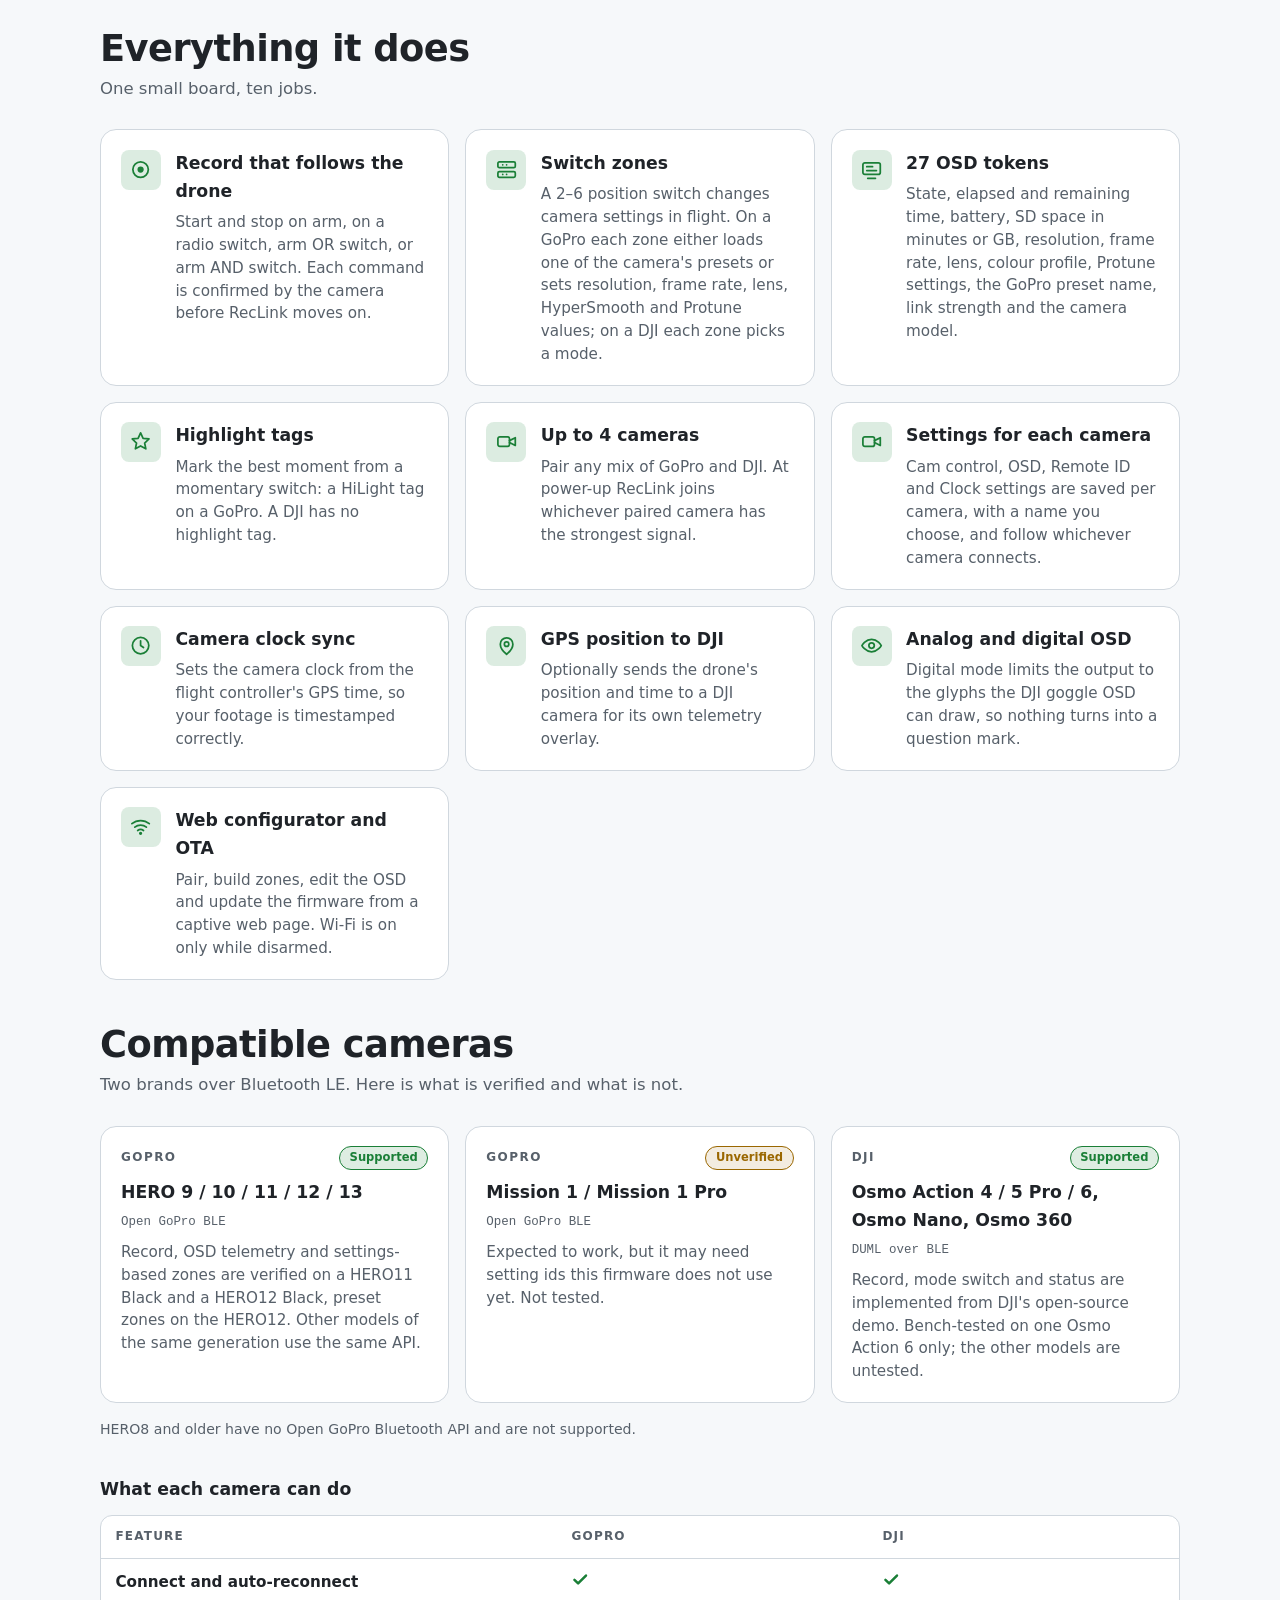
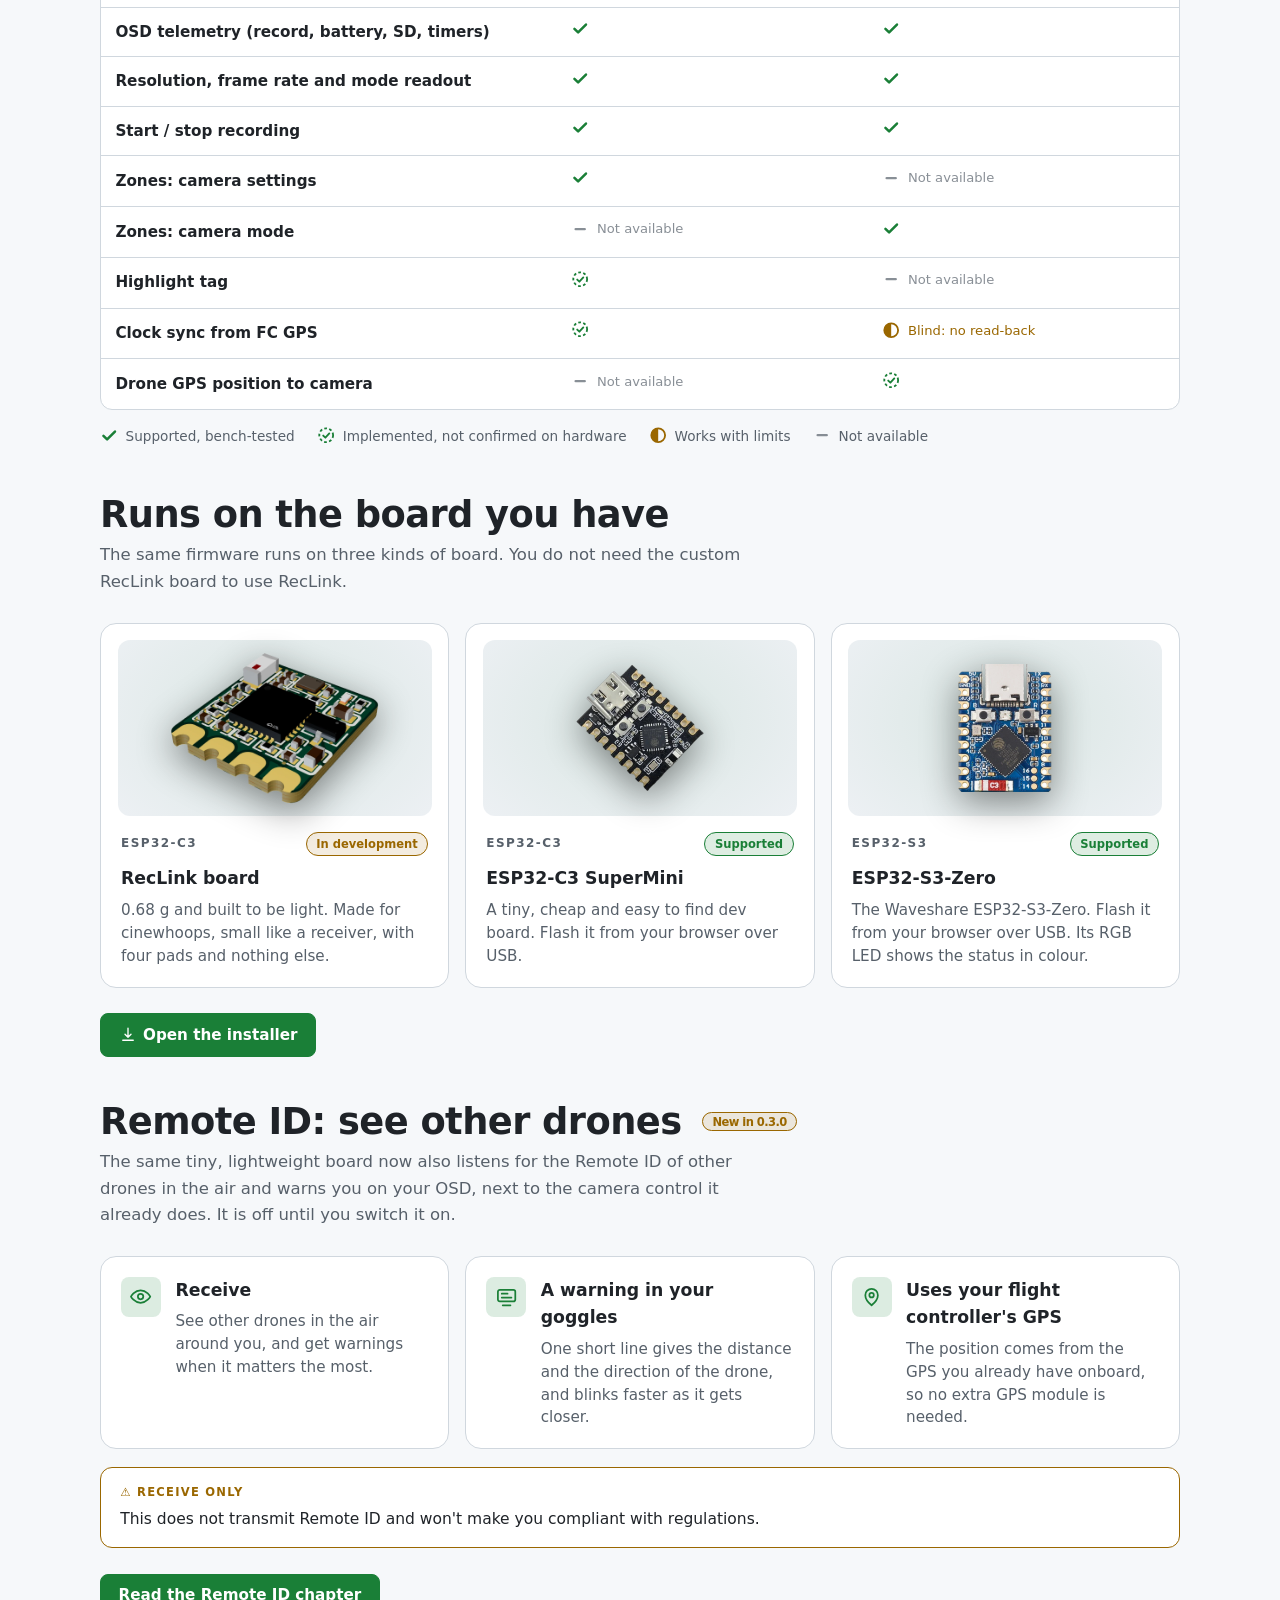
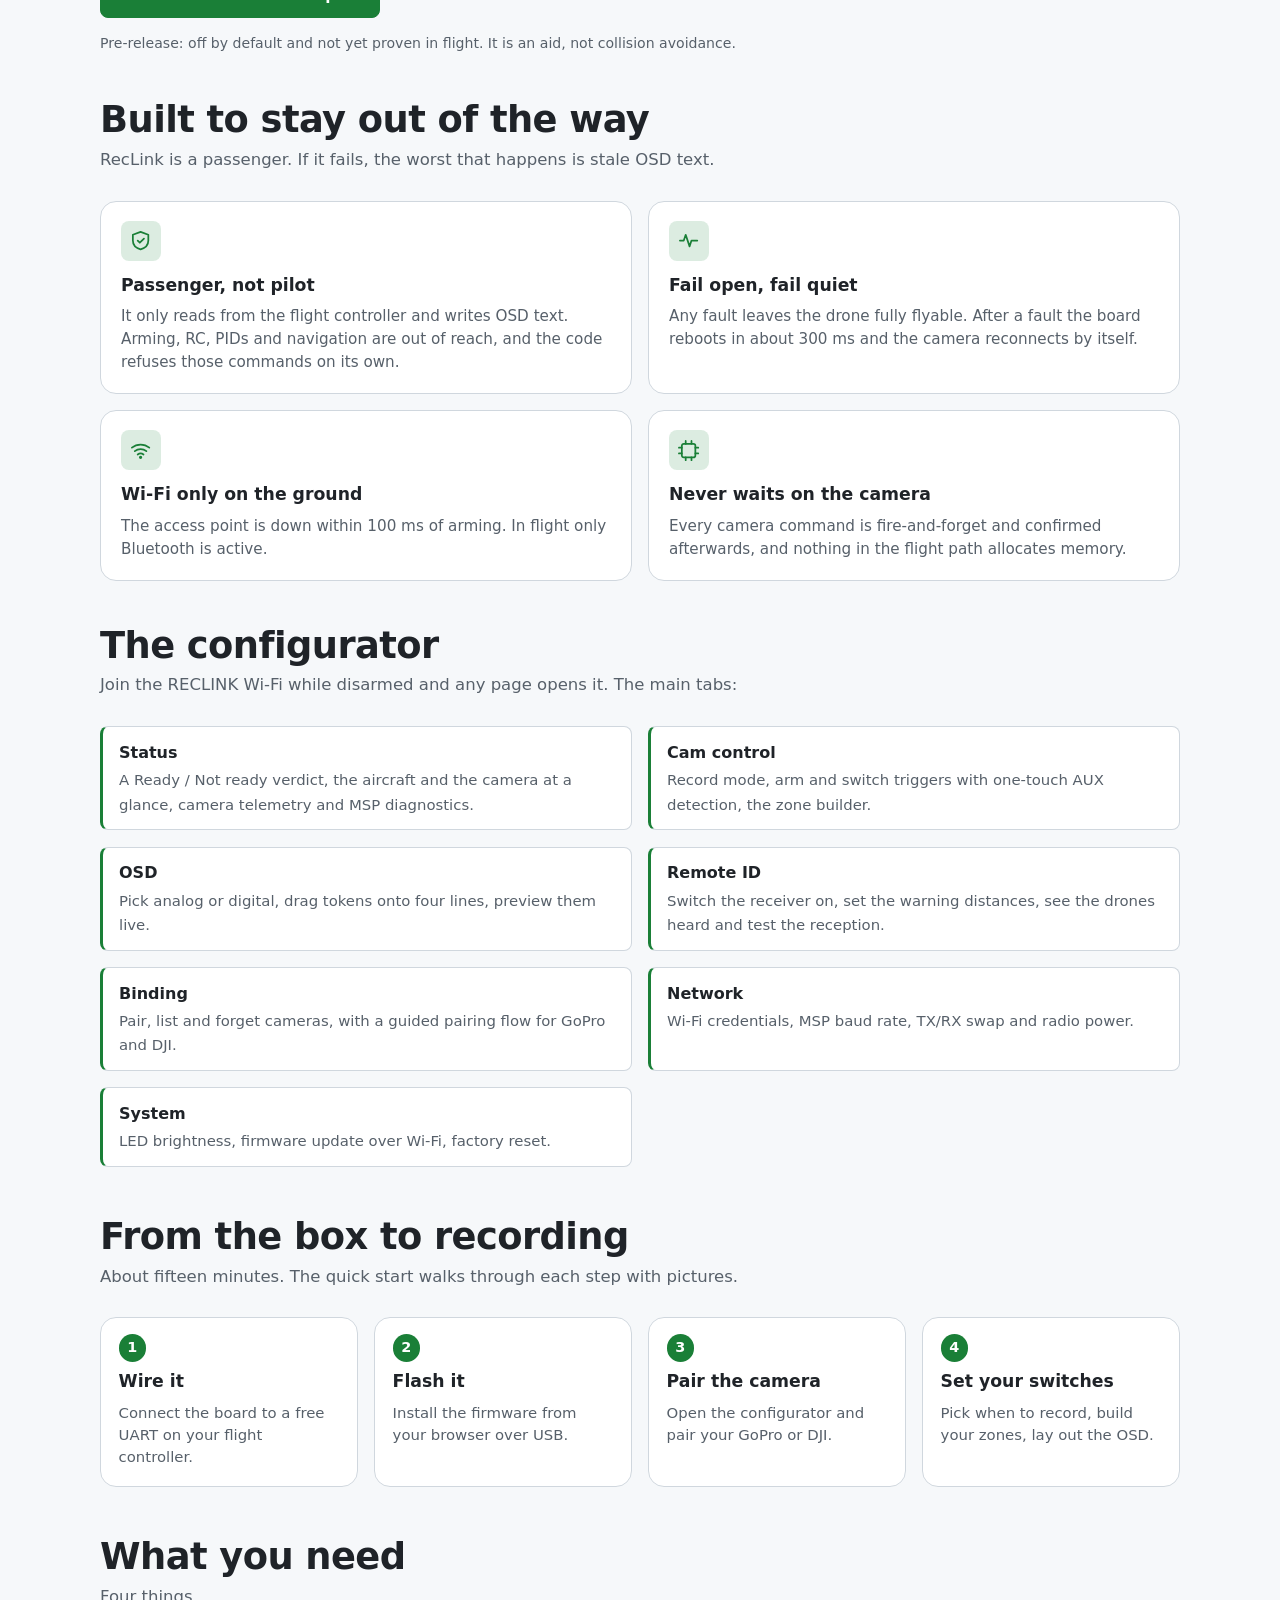
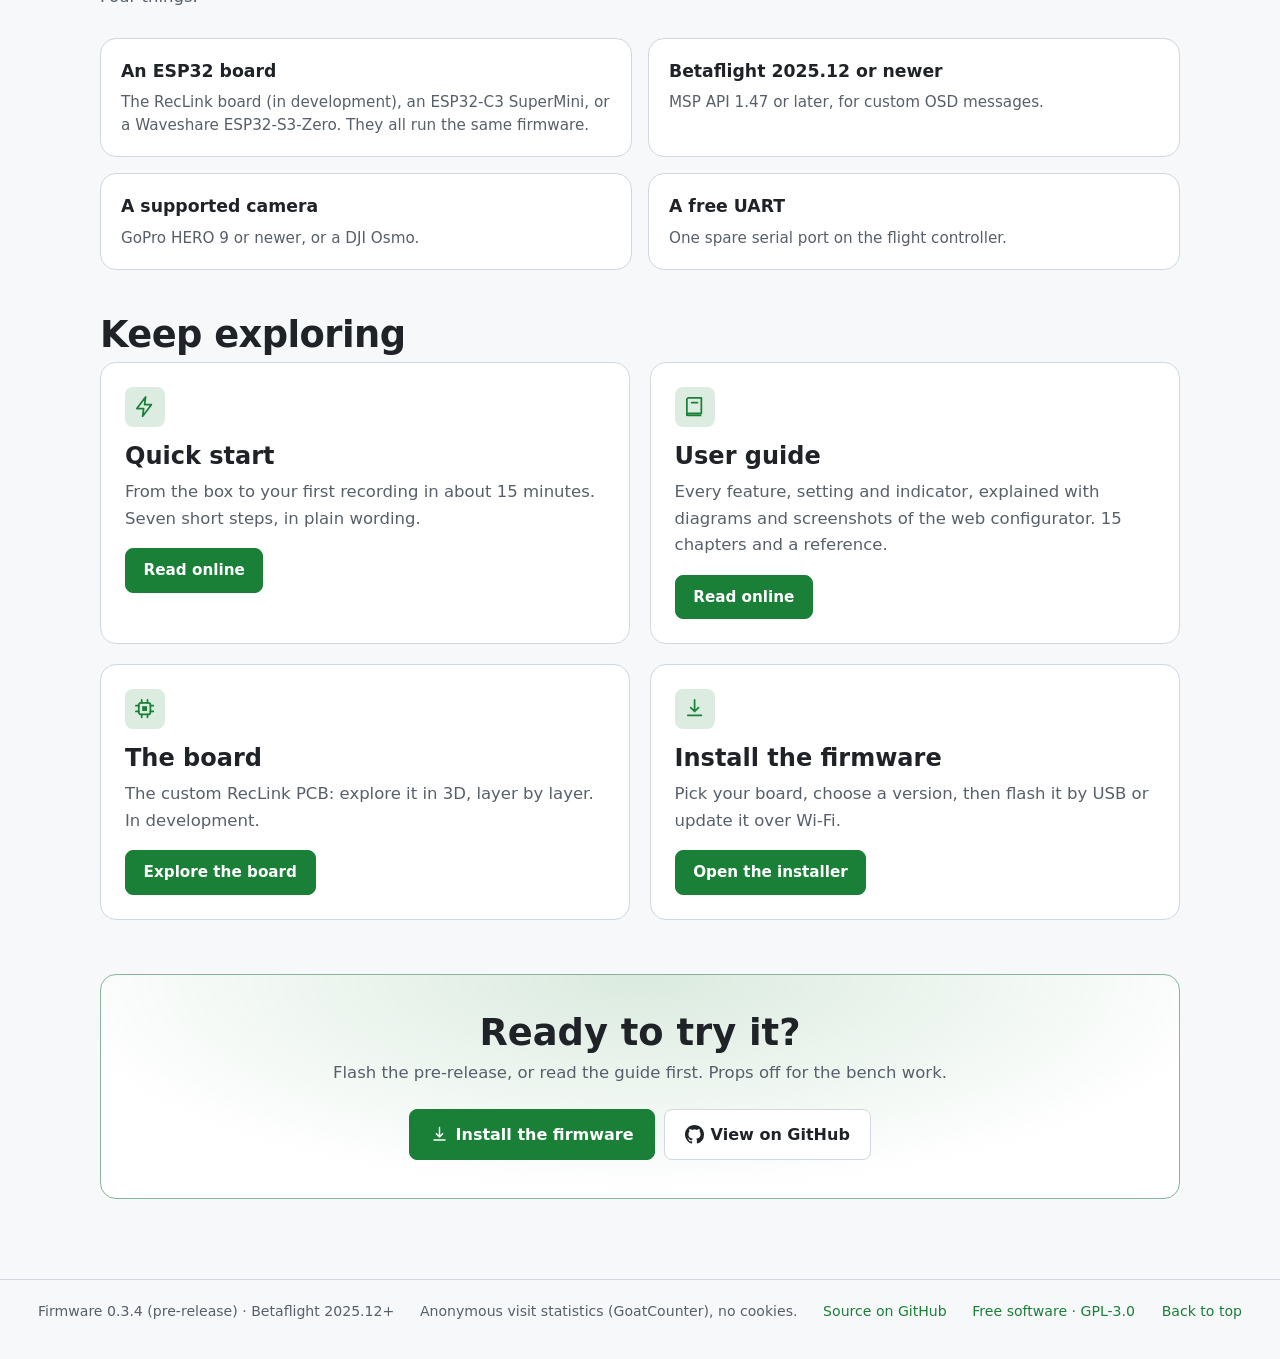
==== commit e2ce4379: "Site for firmware 0.3.4: GoPro preset list and %pn, asleep GoPro and wake at power-up, autosave, dra" ====
--- a/RecLink/en/index.html
+++ b/RecLink/en/index.html
@@ -19,7 +19,7 @@
 <meta property="og:locale" content="en_US"><meta property="og:locale:alternate" content="it_IT">
 <meta property="og:image" content="https://fpvitt.github.io/RecLink/assets/og.png"><meta property="og:image:width" content="1200"><meta property="og:image:height" content="630">
 <meta name="twitter:card" content="summary_large_image"><meta name="twitter:title" content="RecLink guides · RecLink"><meta name="twitter:description" content="RecLink links your Betaflight flight controller to your GoPro or DJI Osmo. It runs on its own tiny custom board or on a common ESP32 dev board you may already have. It starts and stops recording from your radio, shows the camera status in your OSD and syncs the camera clock from GPS, without ever affecting how your quad flies."><meta name="twitter:image" content="https://fpvitt.github.io/RecLink/assets/og.png">
-<script type="application/ld+json">{"@context": "https://schema.org", "@type": "SoftwareApplication", "name": "RecLink", "applicationCategory": "DeveloperApplication", "operatingSystem": "ESP32 (ESP-IDF)", "softwareVersion": "0.3.3", "description": "RecLink links your Betaflight flight controller to your GoPro or DJI Osmo. It runs on its own tiny custom board or on a common ESP32 dev board you may already have. It starts and stops recording from your radio, shows the camera status in your OSD and syncs the camera clock from GPS, without ever affecting how your quad flies.", "url": "https://fpvitt.github.io/RecLink/en/", "image": "https://fpvitt.github.io/RecLink/assets/og.png", "downloadUrl": "https://github.com/FPVitt/RecLink/releases", "codeRepository": "https://github.com/FPVitt/RecLink", "license": "https://github.com/FPVitt/RecLink", "offers": {"@type": "Offer", "price": "0", "priceCurrency": "EUR"}}</script>
+<script type="application/ld+json">{"@context": "https://schema.org", "@type": "SoftwareApplication", "name": "RecLink", "applicationCategory": "DeveloperApplication", "operatingSystem": "ESP32 (ESP-IDF)", "softwareVersion": "0.3.4", "description": "RecLink links your Betaflight flight controller to your GoPro or DJI Osmo. It runs on its own tiny custom board or on a common ESP32 dev board you may already have. It starts and stops recording from your radio, shows the camera status in your OSD and syncs the camera clock from GPS, without ever affecting how your quad flies.", "url": "https://fpvitt.github.io/RecLink/en/", "image": "https://fpvitt.github.io/RecLink/assets/og.png", "downloadUrl": "https://github.com/FPVitt/RecLink/releases", "codeRepository": "https://github.com/FPVitt/RecLink", "license": "https://github.com/FPVitt/RecLink", "offers": {"@type": "Offer", "price": "0", "priceCurrency": "EUR"}}</script>
 <script>try{var t=localStorage.getItem('rl-theme');if(t)document.documentElement.dataset.theme=t}catch(e){}</script>
 <link rel="stylesheet" href="../assets/site.css">
 </head>
@@ -34,7 +34,7 @@
 <div class="layout">
 
 <main id="main" class="content">
-<div class="hero rl-hero"><div class="rl-hero-txt"><a class="soon-pill" href="#remote-id"><b>New in 0.3.0</b><span>Remote ID · ⚠︎ Receive only</span><i aria-hidden="true">→</i></a><h1 class="logo-h1"><svg class="mark" viewBox="0 0 168 80" aria-hidden="true"><path fill="currentColor" d="M6 6h30v12H18v44h18v12H6zM132 6h30v68h-30V62h18V18h-18z"/><circle fill="currentColor" cx="84" cy="40" r="21"/></svg>RecLink</h1><p class="sub">RecLink links your Betaflight flight controller to your GoPro or DJI Osmo. It runs on its own tiny custom board or on a common ESP32 dev board you may already have. It starts and stops recording from your radio, shows the camera status in your OSD and syncs the camera clock from GPS, without ever affecting how your quad flies.</p><div class="meta"><span>Betaflight 2025.12+</span><span>GoPro HERO 9–13</span><span>DJI Osmo</span><span>ESP32-C3 / S3</span></div><p class="cta-row"><a class="btn lg" href="../flash/"><svg viewBox="0 0 24 24" aria-hidden="true"><path d="M12 3v12m0 0-4-4m4 4 4-4M5 19h14" fill="none" stroke="currentColor" stroke-width="1.8" stroke-linecap="round" stroke-linejoin="round"/></svg>Install the firmware</a><a class="btn lg alt" href="quick-start.html"><svg viewBox="0 0 24 24" aria-hidden="true"><path d="M13 2 4 14h7l-1 8 9-12h-7z" fill="none" stroke="currentColor" stroke-width="1.8" stroke-linejoin="round"/></svg>Quick start</a><a class="btn lg alt" href="https://github.com/FPVitt/RecLink" target="_blank" rel="noopener"><svg viewBox="0 0 16 16" aria-hidden="true" fill="currentColor"><path d="M8 0C3.58 0 0 3.58 0 8c0 3.54 2.29 6.53 5.47 7.59.4.07.55-.17.55-.38 0-.19-.01-.82-.01-1.49-2.01.37-2.53-.49-2.69-.94-.09-.23-.48-.94-.82-1.13-.28-.15-.68-.52-.01-.53.63-.01 1.08.58 1.23.82.72 1.21 1.87.87 2.33.66.07-.52.28-.87.51-1.07-1.78-.2-3.64-.89-3.64-3.95 0-.87.31-1.59.82-2.15-.08-.2-.36-1.02.08-2.12 0 0 .67-.21 2.2.82.64-.18 1.32-.27 2-.27s1.36.09 2 .27c1.53-1.04 2.2-.82 2.2-.82.44 1.1.16 1.92.08 2.12.51.56.82 1.27.82 2.15 0 3.07-1.87 3.75-3.65 3.95.29.25.54.73.54 1.48 0 1.07-.01 1.93-.01 2.2 0 .21.15.46.55.38A8.01 8.01 0 0 0 16 8c0-4.42-3.58-8-8-8z"/></svg>View on GitHub</a></p></div><div class="rl-hero-img"><div class="hero-stack"><figure class="hs" style="--i:0"><img src="../assets/board/board-iso.webp" alt="RecLink board" width="640" height="640" loading="eager" decoding="async"><figcaption>RecLink board</figcaption></figure><figure class="hs" style="--i:1"><img src="../assets/board/hero-supermini.webp" alt="ESP32-C3 SuperMini" width="640" height="640" loading="lazy" decoding="async"><figcaption>ESP32-C3 SuperMini</figcaption></figure><figure class="hs" style="--i:2"><img src="../assets/board/hero-s3zero.webp" alt="ESP32-S3-Zero" width="640" height="640" loading="lazy" decoding="async"><figcaption>ESP32-S3-Zero</figcaption></figure></div></div></div><div class="callout danger"><span class="tag">Pre-release</span><p>Firmware 0.3.3 is a <b>pre-release and may contain bugs</b>. Use it at your own risk. Do every step with the <b>propellers removed</b>.</p></div><ul class="rl-stats"><li><b>12</b><span>camera models supported</span></li><li><b>26</b><span>custom OSD tokens</span></li><li><b>6</b><span>selectable camera presets, from one switch</span></li><li><b>8</b><span>drones identified at once, via Remote ID</span></li><li><b>0.68 g</b><span>custom board weight</span></li></ul><section class="rl-sec" id="action"><h2 class="sec">How it works</h2><p class="sec-s">Record on arm, read the camera on your OSD, and set it all up from your phone.</p><div class="acts"><article class="act"><span class="ico"><svg viewBox="0 0 24 24" aria-hidden="true" fill="none" stroke="currentColor" stroke-width="1.8" stroke-linecap="round" stroke-linejoin="round"><circle cx="12" cy="12" r="8"/><circle cx="12" cy="12" r="3.2" fill="currentColor" stroke="none"/></svg></span><h3>Arm to record</h3><p>Recording starts the moment you arm, or from a radio switch, or both. Every command is checked against what the camera actually reports.</p></article><article class="act"><span class="ico"><svg viewBox="0 0 24 24" aria-hidden="true" fill="none" stroke="currentColor" stroke-width="1.8" stroke-linecap="round" stroke-linejoin="round"><rect x="3" y="5" width="18" height="12" rx="2"/><path d="M7 9h6M7 13h10M8 21h8"/></svg></span><h3>Status in your goggles</h3><p>Recording state, timers, battery, SD space and settings drawn on your Betaflight OSD, on four lines you design.</p></article><article class="act"><span class="ico"><svg viewBox="0 0 24 24" aria-hidden="true" fill="none" stroke="currentColor" stroke-width="1.8" stroke-linecap="round" stroke-linejoin="round"><path d="M3 9a14 14 0 0 1 18 0M6 12.5a9.5 9.5 0 0 1 12 0M9 16a5 5 0 0 1 6 0"/><circle cx="12" cy="19" r=".8" fill="currentColor"/></svg></span><h3>Configure from your phone</h3><p>The board opens its own Wi-Fi while you are disarmed. No app, no cloud, no account. It switches off the instant you arm.</p></article></div><div class="osd-demo"><div class="osd-cap"><h3>Your OSD, your layout</h3><p>A simulated camera feeds it, with the same tokens you place in the configurator. You choose what goes on each of the four 16-character lines.</p></div><div class="osd-wrap"><div class="osd-screen" role="img" aria-label="A simulated camera feeds it, with the same tokens you place in the configurator. You choose what goes on each of the four 16-character lines." data-sets="[[&quot;%st %et  %bt&quot;, &quot;%rs %fp %ln&quot;, &quot;%sd %sg&quot;, &quot;%md %pr&quot;], [&quot;&quot;, &quot;%st %et&quot;, &quot;&quot;, &quot;&quot;], [&quot;%st %et&quot;, &quot;SD %sd left&quot;, &quot;%sg FREE&quot;, &quot;BAT %bt&quot;], [&quot;%rs %fp %ln&quot;, &quot;%pr %bd %ar&quot;, &quot;%cr dBm  %bt&quot;, &quot;%st %et&quot;]]" data-labels="[&quot;Full status&quot;, &quot;Minimal&quot;, &quot;Card and battery&quot;, &quot;Camera settings&quot;]"><div class="osd-lines"><span>REC 0:00  87%</span><span>5.3K 60 WIDE</span><span>94m 38.4G</span><span>VIDEO HLG</span></div><i class="osd-prog" aria-hidden="true"></i></div><div class="osd-bar"><span class="osd-label">Full status</span><span class="osd-dots"><button type="button" class="osd-dot on" aria-label="Full status" data-i="0"></button><button type="button" class="osd-dot" aria-label="Minimal" data-i="1"></button><button type="button" class="osd-dot" aria-label="Card and battery" data-i="2"></button><button type="button" class="osd-dot" aria-label="Camera settings" data-i="3"></button></span></div></div></div></section><section class="rl-sec" id="features"><h2 class="sec">Everything it does</h2><p class="sec-s">One small board, ten jobs.</p><div class="feats"><article class="feat"><span class="ico"><svg viewBox="0 0 24 24" aria-hidden="true" fill="none" stroke="currentColor" stroke-width="1.8" stroke-linecap="round" stroke-linejoin="round"><circle cx="12" cy="12" r="8"/><circle cx="12" cy="12" r="3.2" fill="currentColor" stroke="none"/></svg></span><div><h3>Record that follows the drone</h3><p>Start and stop on arm, on a radio switch, arm OR switch, or arm AND switch. Each command is confirmed by the camera before RecLink moves on.</p></div></article><article class="feat"><span class="ico"><svg viewBox="0 0 24 24" aria-hidden="true" fill="none" stroke="currentColor" stroke-width="1.8" stroke-linecap="round" stroke-linejoin="round"><rect x="3" y="4" width="18" height="6" rx="1.5"/><rect x="3" y="14" width="18" height="6" rx="1.5"/><path d="M8 7h.01M8 17h.01M12 7h.01M12 17h.01"/></svg></span><div><h3>Switch zones</h3><p>A 2–6 position switch changes camera settings in flight. On a GoPro each zone either loads one of the camera&#x27;s presets or sets resolution, frame rate, lens, HyperSmooth and Protune values; on a DJI each zone picks a mode.</p></div></article><article class="feat"><span class="ico"><svg viewBox="0 0 24 24" aria-hidden="true" fill="none" stroke="currentColor" stroke-width="1.8" stroke-linecap="round" stroke-linejoin="round"><rect x="3" y="5" width="18" height="12" rx="2"/><path d="M7 9h6M7 13h10M8 21h8"/></svg></span><div><h3>26 OSD tokens</h3><p>State, elapsed and remaining time, battery, SD space in minutes or GB, resolution, frame rate, lens, colour profile, Protune settings, link strength and the camera model.</p></div></article><article class="feat"><span class="ico"><svg viewBox="0 0 24 24" aria-hidden="true" fill="none" stroke="currentColor" stroke-width="1.8" stroke-linecap="round" stroke-linejoin="round"><path d="M12 3l2.6 5.6 6.1.7-4.5 4.2 1.2 6L12 16.5 6.6 19.5l1.2-6L3.3 9.3l6.1-.7z"/></svg></span><div><h3>Highlight tags</h3><p>Mark the best moment from a momentary switch: a HiLight tag on a GoPro. A DJI has no highlight tag.</p></div></article><article class="feat"><span class="ico"><svg viewBox="0 0 24 24" aria-hidden="true" fill="none" stroke="currentColor" stroke-width="1.8" stroke-linecap="round" stroke-linejoin="round"><rect x="3" y="7" width="12" height="10" rx="2"/><path d="M15 11l6-3v8l-6-3"/></svg></span><div><h3>Up to 4 cameras</h3><p>Pair any mix of GoPro and DJI. At power-up RecLink joins whichever paired camera has the strongest signal.</p></div></article><article class="feat"><span class="ico"><svg viewBox="0 0 24 24" aria-hidden="true" fill="none" stroke="currentColor" stroke-width="1.8" stroke-linecap="round" stroke-linejoin="round"><rect x="3" y="7" width="12" height="10" rx="2"/><path d="M15 11l6-3v8l-6-3"/></svg></span><div><h3>Settings for each camera</h3><p>Cam control, OSD, Remote ID and Clock settings are saved per camera, with a name you choose, and follow whichever camera connects.</p></div></article><article class="feat"><span class="ico"><svg viewBox="0 0 24 24" aria-hidden="true" fill="none" stroke="currentColor" stroke-width="1.8" stroke-linecap="round" stroke-linejoin="round"><circle cx="12" cy="12" r="8.5"/><path d="M12 7v5l3 2"/></svg></span><div><h3>Camera clock sync</h3><p>Sets the camera clock from the flight controller&#x27;s GPS time, so your footage is timestamped correctly.</p></div></article><article class="feat"><span class="ico"><svg viewBox="0 0 24 24" aria-hidden="true" fill="none" stroke="currentColor" stroke-width="1.8" stroke-linecap="round" stroke-linejoin="round"><path d="M12 21s-6.5-5.4-6.5-10.5a6.5 6.5 0 0 1 13 0C18.5 15.6 12 21 12 21z"/><circle cx="12" cy="10.5" r="2.3"/></svg></span><div><h3>GPS position to DJI</h3><p>Optionally sends the drone&#x27;s position and time to a DJI camera for its own telemetry overlay.</p></div></article><article class="feat"><span class="ico"><svg viewBox="0 0 24 24" aria-hidden="true" fill="none" stroke="currentColor" stroke-width="1.8" stroke-linecap="round" stroke-linejoin="round"><path d="M2 12s3.6-6.5 10-6.5S22 12 22 12s-3.6 6.5-10 6.5S2 12 2 12z"/><circle cx="12" cy="12" r="2.8"/></svg></span><div><h3>Analog and digital OSD</h3><p>Digital mode limits the output to the glyphs the DJI goggle OSD can draw, so nothing turns into a question mark.</p></div></article><article class="feat"><span class="ico"><svg viewBox="0 0 24 24" aria-hidden="true" fill="none" stroke="currentColor" stroke-width="1.8" stroke-linecap="round" stroke-linejoin="round"><path d="M3 9a14 14 0 0 1 18 0M6 12.5a9.5 9.5 0 0 1 12 0M9 16a5 5 0 0 1 6 0"/><circle cx="12" cy="19" r=".8" fill="currentColor"/></svg></span><div><h3>Web configurator and OTA</h3><p>Pair, build zones, edit the OSD and update the firmware from a captive web page. Wi-Fi is on only while disarmed.</p></div></article></div></section><section class="rl-sec" id="cameras"><h2 class="sec">Compatible cameras</h2><p class="sec-s">Two brands over Bluetooth LE. Here is what is verified and what is not.</p><div class="cams"><article class="cam"><div class="cam-top"><span class="brand-t">GoPro</span><span class="badge good">Bench-tested</span></div><h3>HERO 9 / 10 / 11 / 12 / 13</h3><p class="proto">Open GoPro BLE</p><p>Record, OSD telemetry and settings-based zones are verified on a HERO11 Black. Other models of the same generation use the same API.</p></article><article class="cam"><div class="cam-top"><span class="brand-t">GoPro</span><span class="badge warn">Unverified</span></div><h3>Mission 1 / Mission 1 Pro</h3><p class="proto">Open GoPro BLE</p><p>Expected to work, but it may need setting ids this firmware does not use yet. Not tested.</p></article><article class="cam"><div class="cam-top"><span class="brand-t">DJI</span><span class="badge good">Supported</span></div><h3>Osmo Action 4 / 5 Pro / 6, Osmo Nano, Osmo 360</h3><p class="proto">DUML over BLE</p><p>Record, mode switch and status are implemented from DJI&#x27;s open-source demo. Bench-tested on one Osmo Action 6 only; the other models are untested.</p></article></div><p class="fine">HERO8 and older have no Open GoPro Bluetooth API and are not supported.</p><h3 class="mx-h">What each camera can do</h3><div class="mx-wrap"><table class="mx"><thead><tr><th>Feature</th><th>GoPro</th><th>DJI</th></tr></thead><tbody><tr><th scope="row">Connect and auto-reconnect</th><td><span class="cm ok" title=""><svg viewBox="0 0 16 16" aria-hidden="true"><path d="M3 8.5l3.2 3.2L13 4.8" fill="none" stroke="currentColor" stroke-width="2.2" stroke-linecap="round" stroke-linejoin="round"/></svg><i></i></span></td><td><span class="cm ok" title=""><svg viewBox="0 0 16 16" aria-hidden="true"><path d="M3 8.5l3.2 3.2L13 4.8" fill="none" stroke="currentColor" stroke-width="2.2" stroke-linecap="round" stroke-linejoin="round"/></svg><i></i></span></td></tr><tr><th scope="row">OSD telemetry (record, battery, SD, timers)</th><td><span class="cm ok" title=""><svg viewBox="0 0 16 16" aria-hidden="true"><path d="M3 8.5l3.2 3.2L13 4.8" fill="none" stroke="currentColor" stroke-width="2.2" stroke-linecap="round" stroke-linejoin="round"/></svg><i></i></span></td><td><span class="cm ok" title=""><svg viewBox="0 0 16 16" aria-hidden="true"><path d="M3 8.5l3.2 3.2L13 4.8" fill="none" stroke="currentColor" stroke-width="2.2" stroke-linecap="round" stroke-linejoin="round"/></svg><i></i></span></td></tr><tr><th scope="row">Resolution, frame rate and mode readout</th><td><span class="cm ok" title=""><svg viewBox="0 0 16 16" aria-hidden="true"><path d="M3 8.5l3.2 3.2L13 4.8" fill="none" stroke="currentColor" stroke-width="2.2" stroke-linecap="round" stroke-linejoin="round"/></svg><i></i></span></td><td><span class="cm ok" title=""><svg viewBox="0 0 16 16" aria-hidden="true"><path d="M3 8.5l3.2 3.2L13 4.8" fill="none" stroke="currentColor" stroke-width="2.2" stroke-linecap="round" stroke-linejoin="round"/></svg><i></i></span></td></tr><tr><th scope="row">Start / stop recording</th><td><span class="cm ok" title=""><svg viewBox="0 0 16 16" aria-hidden="true"><path d="M3 8.5l3.2 3.2L13 4.8" fill="none" stroke="currentColor" stroke-width="2.2" stroke-linecap="round" stroke-linejoin="round"/></svg><i></i></span></td><td><span class="cm ok" title=""><svg viewBox="0 0 16 16" aria-hidden="true"><path d="M3 8.5l3.2 3.2L13 4.8" fill="none" stroke="currentColor" stroke-width="2.2" stroke-linecap="round" stroke-linejoin="round"/></svg><i></i></span></td></tr><tr><th scope="row">Zones: camera settings</th><td><span class="cm ok" title=""><svg viewBox="0 0 16 16" aria-hidden="true"><path d="M3 8.5l3.2 3.2L13 4.8" fill="none" stroke="currentColor" stroke-width="2.2" stroke-linecap="round" stroke-linejoin="round"/></svg><i></i></span></td><td><span class="cm no" title="Not available"><svg viewBox="0 0 16 16" aria-hidden="true"><path d="M4 8h8" stroke="currentColor" stroke-width="2" stroke-linecap="round"/></svg><i>Not available</i></span></td></tr><tr><th scope="row">Zones: camera mode</th><td><span class="cm no" title="Not available"><svg viewBox="0 0 16 16" aria-hidden="true"><path d="M4 8h8" stroke="currentColor" stroke-width="2" stroke-linecap="round"/></svg><i>Not available</i></span></td><td><span class="cm un" title=""><svg viewBox="0 0 16 16" aria-hidden="true"><circle cx="8" cy="8" r="6" fill="none" stroke="currentColor" stroke-width="1.6" stroke-dasharray="2.4 2"/><path d="M5.4 8.3l1.9 1.9 3.4-3.7" fill="none" stroke="currentColor" stroke-width="1.6" stroke-linecap="round" stroke-linejoin="round"/></svg><i></i></span></td></tr><tr><th scope="row">Highlight tag</th><td><span class="cm un" title=""><svg viewBox="0 0 16 16" aria-hidden="true"><circle cx="8" cy="8" r="6" fill="none" stroke="currentColor" stroke-width="1.6" stroke-dasharray="2.4 2"/><path d="M5.4 8.3l1.9 1.9 3.4-3.7" fill="none" stroke="currentColor" stroke-width="1.6" stroke-linecap="round" stroke-linejoin="round"/></svg><i></i></span></td><td><span class="cm no" title="Not available"><svg viewBox="0 0 16 16" aria-hidden="true"><path d="M4 8h8" stroke="currentColor" stroke-width="2" stroke-linecap="round"/></svg><i>Not available</i></span></td></tr><tr><th scope="row">Clock sync from FC GPS</th><td><span class="cm un" title=""><svg viewBox="0 0 16 16" aria-hidden="true"><circle cx="8" cy="8" r="6" fill="none" stroke="currentColor" stroke-width="1.6" stroke-dasharray="2.4 2"/><path d="M5.4 8.3l1.9 1.9 3.4-3.7" fill="none" stroke="currentColor" stroke-width="1.6" stroke-linecap="round" stroke-linejoin="round"/></svg><i></i></span></td><td><span class="cm pa" title="Blind: no read-back"><svg viewBox="0 0 16 16" aria-hidden="true"><circle cx="8" cy="8" r="6" fill="none" stroke="currentColor" stroke-width="1.6"/><path d="M8 2a6 6 0 0 0 0 12z" fill="currentColor"/></svg><i>Blind: no read-back</i></span></td></tr><tr><th scope="row">Drone GPS position to camera</th><td><span class="cm no" title="Not available"><svg viewBox="0 0 16 16" aria-hidden="true"><path d="M4 8h8" stroke="currentColor" stroke-width="2" stroke-linecap="round"/></svg><i>Not available</i></span></td><td><span class="cm un" title=""><svg viewBox="0 0 16 16" aria-hidden="true"><circle cx="8" cy="8" r="6" fill="none" stroke="currentColor" stroke-width="1.6" stroke-dasharray="2.4 2"/><path d="M5.4 8.3l1.9 1.9 3.4-3.7" fill="none" stroke="currentColor" stroke-width="1.6" stroke-linecap="round" stroke-linejoin="round"/></svg><i></i></span></td></tr></tbody></table></div><ul class="mx-leg"><li><span class="cm ok" title=""><svg viewBox="0 0 16 16" aria-hidden="true"><path d="M3 8.5l3.2 3.2L13 4.8" fill="none" stroke="currentColor" stroke-width="2.2" stroke-linecap="round" stroke-linejoin="round"/></svg><i></i></span><span>Supported, bench-tested</span></li><li><span class="cm un" title=""><svg viewBox="0 0 16 16" aria-hidden="true"><circle cx="8" cy="8" r="6" fill="none" stroke="currentColor" stroke-width="1.6" stroke-dasharray="2.4 2"/><path d="M5.4 8.3l1.9 1.9 3.4-3.7" fill="none" stroke="currentColor" stroke-width="1.6" stroke-linecap="round" stroke-linejoin="round"/></svg><i></i></span><span>Implemented, not confirmed on hardware</span></li><li><span class="cm pa" title=""><svg viewBox="0 0 16 16" aria-hidden="true"><circle cx="8" cy="8" r="6" fill="none" stroke="currentColor" stroke-width="1.6"/><path d="M8 2a6 6 0 0 0 0 12z" fill="currentColor"/></svg><i></i></span><span>Works with limits</span></li><li><span class="cm no" title=""><svg viewBox="0 0 16 16" aria-hidden="true"><path d="M4 8h8" stroke="currentColor" stroke-width="2" stroke-linecap="round"/></svg><i></i></span><span>Not available</span></li></ul></section><section class="rl-sec" id="boards"><h2 class="sec">Runs on the board you have</h2><p class="sec-s">The same firmware runs on three kinds of board. You do not need the custom RecLink board to use RecLink.</p><div class="cams brds"><article class="cam"><div class="cam-img"><img src="../assets/board/board-iso.webp" alt="RecLink board" width="640" height="640" loading="lazy" decoding="async"></div><div class="cam-top"><span class="brand-t">ESP32-C3</span><span class="badge warn">In development</span></div><h3>RecLink board</h3><p>0.68 g and built to be light. Made for cinewhoops, small like a receiver, with four pads and nothing else.</p></article><article class="cam"><div class="cam-img"><img src="../assets/board/hero-supermini.webp" alt="ESP32-C3 SuperMini" width="640" height="640" loading="lazy" decoding="async"></div><div class="cam-top"><span class="brand-t">ESP32-C3</span><span class="badge good">Supported</span></div><h3>ESP32-C3 SuperMini</h3><p>A tiny, cheap and easy to find dev board. Flash it from your browser over USB.</p></article><article class="cam"><div class="cam-img"><img src="../assets/board/hero-s3zero.webp" alt="ESP32-S3-Zero" width="640" height="640" loading="lazy" decoding="async"></div><div class="cam-top"><span class="brand-t">ESP32-S3</span><span class="badge good">Supported</span></div><h3>ESP32-S3-Zero</h3><p>The Waveshare ESP32-S3-Zero. Flash it from your browser over USB. Its RGB LED shows the status in colour.</p></article></div><p class="cta-row"><a class="btn" href="../flash/"><svg viewBox="0 0 24 24" aria-hidden="true"><path d="M12 3v12m0 0-4-4m4 4 4-4M5 19h14" fill="none" stroke="currentColor" stroke-width="1.8" stroke-linecap="round" stroke-linejoin="round"/></svg>Open the installer</a></p></section><section class="rl-sec" id="remote-id"><h2 class="sec">Remote ID: see other drones <span class="badge warn">New in 0.3.0</span></h2><p class="sec-s">The same tiny, lightweight board now also listens for the Remote ID of other drones in the air and warns you on your OSD, next to the camera control it already does. It is off until you switch it on.</p><div class="feats"><article class="feat"><span class="ico"><svg viewBox="0 0 24 24" aria-hidden="true" fill="none" stroke="currentColor" stroke-width="1.8" stroke-linecap="round" stroke-linejoin="round"><path d="M2 12s3.6-6.5 10-6.5S22 12 22 12s-3.6 6.5-10 6.5S2 12 2 12z"/><circle cx="12" cy="12" r="2.8"/></svg></span><div><h3>Receive</h3><p>See other drones in the air around you, and get warnings when it matters the most.</p></div></article><article class="feat"><span class="ico"><svg viewBox="0 0 24 24" aria-hidden="true" fill="none" stroke="currentColor" stroke-width="1.8" stroke-linecap="round" stroke-linejoin="round"><rect x="3" y="5" width="18" height="12" rx="2"/><path d="M7 9h6M7 13h10M8 21h8"/></svg></span><div><h3>A warning in your goggles</h3><p>One short line gives the distance and the direction of the drone, and blinks faster as it gets closer.</p></div></article><article class="feat"><span class="ico"><svg viewBox="0 0 24 24" aria-hidden="true" fill="none" stroke="currentColor" stroke-width="1.8" stroke-linecap="round" stroke-linejoin="round"><path d="M12 21s-6.5-5.4-6.5-10.5a6.5 6.5 0 0 1 13 0C18.5 15.6 12 21 12 21z"/><circle cx="12" cy="10.5" r="2.3"/></svg></span><div><h3>Uses your flight controller&#x27;s GPS</h3><p>The position comes from the GPS you already have onboard, so no extra GPS module is needed.</p></div></article></div><div class="callout warn"><span class="tag">⚠︎ Receive only</span><p>This does not transmit Remote ID and won't make you compliant with regulations.</p></div><p class="cta-row"><a class="btn" href="user-guide.html#ch15">Read the Remote ID chapter</a></p><p class="fine">Pre-release: off by default and not yet proven in flight. It is an aid, not collision avoidance.</p></section><section class="rl-sec" id="safety"><h2 class="sec">Built to stay out of the way</h2><p class="sec-s">RecLink is a passenger. If it fails, the worst that happens is stale OSD text.</p><div class="safes"><article class="safe"><span class="ico"><svg viewBox="0 0 24 24" aria-hidden="true" fill="none" stroke="currentColor" stroke-width="1.8" stroke-linecap="round" stroke-linejoin="round"><path d="M12 3l8 3v6c0 4.5-3.2 7.8-8 9-4.8-1.2-8-4.5-8-9V6z"/><path d="M9 12l2.2 2.2L15.5 10"/></svg></span><h3>Passenger, not pilot</h3><p>It only reads from the flight controller and writes OSD text. Arming, RC, PIDs and navigation are out of reach, and the code refuses those commands on its own.</p></article><article class="safe"><span class="ico"><svg viewBox="0 0 24 24" aria-hidden="true" fill="none" stroke="currentColor" stroke-width="1.8" stroke-linecap="round" stroke-linejoin="round"><path d="M3 12h4l2-6 4 12 2-6h6"/></svg></span><h3>Fail open, fail quiet</h3><p>Any fault leaves the drone fully flyable. After a fault the board reboots in about 300 ms and the camera reconnects by itself.</p></article><article class="safe"><span class="ico"><svg viewBox="0 0 24 24" aria-hidden="true" fill="none" stroke="currentColor" stroke-width="1.8" stroke-linecap="round" stroke-linejoin="round"><path d="M3 9a14 14 0 0 1 18 0M6 12.5a9.5 9.5 0 0 1 12 0M9 16a5 5 0 0 1 6 0"/><circle cx="12" cy="19" r=".8" fill="currentColor"/></svg></span><h3>Wi-Fi only on the ground</h3><p>The access point is down within 100 ms of arming. In flight only Bluetooth is active.</p></article><article class="safe"><span class="ico"><svg viewBox="0 0 24 24" aria-hidden="true" fill="none" stroke="currentColor" stroke-width="1.8" stroke-linecap="round" stroke-linejoin="round"><rect x="5" y="5" width="14" height="14" rx="2"/><path d="M9 2v3M15 2v3M9 19v3M15 19v3M2 9h3M2 15h3M19 9h3M19 15h3"/></svg></span><h3>Never waits on the camera</h3><p>Every camera command is fire-and-forget and confirmed afterwards, and nothing in the flight path allocates memory.</p></article></div></section><section class="rl-sec" id="portal"><h2 class="sec">The configurator</h2><p class="sec-s">Join the RECLINK Wi-Fi while disarmed and any page opens it. The main tabs:</p><ul class="tabs-list"><li><b>Status</b><span>A Ready / Not ready verdict, the aircraft and the camera at a glance, camera telemetry and MSP diagnostics.</span></li><li><b>Cam control</b><span>Record mode, arm and switch triggers with one-touch AUX detection, the zone builder.</span></li><li><b>OSD</b><span>Pick analog or digital, add tokens to four lines, preview them live.</span></li><li><b>Remote ID</b><span>Switch the receiver on, set the warning distances, see the drones heard and test the reception.</span></li><li><b>Binding</b><span>Pair, list and forget cameras, with a guided pairing flow for GoPro and DJI.</span></li><li><b>Network</b><span>Wi-Fi credentials, MSP baud rate, TX/RX swap and radio power.</span></li><li><b>System</b><span>LED brightness, firmware update over Wi-Fi, factory reset.</span></li></ul></section><section class="rl-sec" id="start"><h2 class="sec">From the box to recording</h2><p class="sec-s">About fifteen minutes. The quick start walks through each step with pictures.</p><ol class="go"><li><div><h3>Wire it</h3><p>Connect the board to a free UART on your flight controller.</p></div></li><li><div><h3>Flash it</h3><p>Install the firmware from your browser over USB.</p></div></li><li><div><h3>Pair the camera</h3><p>Open the configurator and pair your GoPro or DJI.</p></div></li><li><div><h3>Set your switches</h3><p>Pick when to record, build your zones, lay out the OSD.</p></div></li></ol></section><section class="rl-sec" id="need"><h2 class="sec">What you need</h2><p class="sec-s">Four things.</p><div class="needs"><article class="need"><h3>An ESP32 board</h3><p>The RecLink board (in development), an ESP32-C3 SuperMini, or a Waveshare ESP32-S3-Zero. They all run the same firmware.</p></article><article class="need"><h3>Betaflight 2025.12 or newer</h3><p>MSP API 1.47 or later, for custom OSD messages.</p></article><article class="need"><h3>A supported camera</h3><p>GoPro HERO 9 or newer, or a DJI Osmo.</p></article><article class="need"><h3>A free UART</h3><p>One spare serial port on the flight controller.</p></article></div></section><section class="rl-sec" id="more"><h2 class="sec">Keep exploring</h2><div class="cards"><article class="card"><span class="ico"><svg viewBox="0 0 24 24" aria-hidden="true"><path d="M13 2 4 14h7l-1 8 9-12h-7z" fill="none" stroke="currentColor" stroke-width="1.8" stroke-linejoin="round"/></svg></span><h2>Quick start</h2><p>From the box to your first recording in about 15 minutes. Seven short steps, in plain wording.</p><div class="actions"><a class="btn" href="quick-start.html">Read online</a></div></article><article class="card"><span class="ico"><svg viewBox="0 0 24 24" aria-hidden="true"><path d="M4 5a2 2 0 0 1 2-2h13v16H6a2 2 0 0 0-2 2zM4 19a2 2 0 0 0 2 2h13" fill="none" stroke="currentColor" stroke-width="1.8" stroke-linejoin="round"/><path d="M9 8h6" stroke="currentColor" stroke-width="1.8" stroke-linecap="round"/></svg></span><h2>User guide</h2><p>Every feature, setting and indicator, explained with diagrams and screenshots of the web configurator. 15 chapters and a reference.</p><div class="actions"><a class="btn" href="user-guide.html">Read online</a></div></article><article class="card" id="bd"><span class="ico"><svg viewBox="0 0 24 24" aria-hidden="true"><rect x="6" y="6" width="12" height="12" rx="2" fill="none" stroke="currentColor" stroke-width="1.8"/><rect x="9.5" y="9.5" width="5" height="5" fill="currentColor" stroke="none"/><path d="M9 3v3M15 3v3M9 18v3M15 18v3M3 9h3M3 15h3M18 9h3M18 15h3" stroke="currentColor" stroke-width="1.8" stroke-linecap="round"/></svg></span><h2>The board</h2><p>The custom RecLink PCB: explore it in 3D, layer by layer. In development.</p><div class="actions"><a class="btn" href="the-board.html">Explore the board</a></div></article><article class="card" id="fw"><span class="ico"><svg viewBox="0 0 24 24" aria-hidden="true"><path d="M12 3v12m0 0-4-4m4 4 4-4M5 19h14" fill="none" stroke="currentColor" stroke-width="1.8" stroke-linecap="round" stroke-linejoin="round"/></svg></span><h2>Install the firmware</h2><p>Pick your board, choose a version, then flash it by USB or update it over Wi-Fi.</p><div class="actions"><a class="btn" href="../flash/">Open the installer</a></div></article></div></section><section class="rl-end"><h2>Ready to try it?</h2><p>Flash the pre-release, or read the guide first. Props off for the bench work.</p><p class="cta-row center"><a class="btn lg" href="../flash/"><svg viewBox="0 0 24 24" aria-hidden="true"><path d="M12 3v12m0 0-4-4m4 4 4-4M5 19h14" fill="none" stroke="currentColor" stroke-width="1.8" stroke-linecap="round" stroke-linejoin="round"/></svg>Install the firmware</a><a class="btn lg alt" href="https://github.com/FPVitt/RecLink" target="_blank" rel="noopener"><svg viewBox="0 0 16 16" aria-hidden="true" fill="currentColor"><path d="M8 0C3.58 0 0 3.58 0 8c0 3.54 2.29 6.53 5.47 7.59.4.07.55-.17.55-.38 0-.19-.01-.82-.01-1.49-2.01.37-2.53-.49-2.69-.94-.09-.23-.48-.94-.82-1.13-.28-.15-.68-.52-.01-.53.63-.01 1.08.58 1.23.82.72 1.21 1.87.87 2.33.66.07-.52.28-.87.51-1.07-1.78-.2-3.64-.89-3.64-3.95 0-.87.31-1.59.82-2.15-.08-.2-.36-1.02.08-2.12 0 0 .67-.21 2.2.82.64-.18 1.32-.27 2-.27s1.36.09 2 .27c1.53-1.04 2.2-.82 2.2-.82.44 1.1.16 1.92.08 2.12.51.56.82 1.27.82 2.15 0 3.07-1.87 3.75-3.65 3.95.29.25.54.73.54 1.48 0 1.07-.01 1.93-.01 2.2 0 .21.15.46.55.38A8.01 8.01 0 0 0 16 8c0-4.42-3.58-8-8-8z"/></svg>View on GitHub</a></p></section><script>
+<div class="hero rl-hero"><div class="rl-hero-txt"><a class="soon-pill" href="#remote-id"><b>New in 0.3.0</b><span>Remote ID · ⚠︎ Receive only</span><i aria-hidden="true">→</i></a><h1 class="logo-h1"><svg class="mark" viewBox="0 0 168 80" aria-hidden="true"><path fill="currentColor" d="M6 6h30v12H18v44h18v12H6zM132 6h30v68h-30V62h18V18h-18z"/><circle fill="currentColor" cx="84" cy="40" r="21"/></svg>RecLink</h1><p class="sub">RecLink links your Betaflight flight controller to your GoPro or DJI Osmo. It runs on its own tiny custom board or on a common ESP32 dev board you may already have. It starts and stops recording from your radio, shows the camera status in your OSD and syncs the camera clock from GPS, without ever affecting how your quad flies.</p><div class="meta"><span>Betaflight 2025.12+</span><span>GoPro HERO 9–13</span><span>DJI Osmo</span><span>ESP32-C3 / S3</span></div><p class="cta-row"><a class="btn lg" href="../flash/"><svg viewBox="0 0 24 24" aria-hidden="true"><path d="M12 3v12m0 0-4-4m4 4 4-4M5 19h14" fill="none" stroke="currentColor" stroke-width="1.8" stroke-linecap="round" stroke-linejoin="round"/></svg>Install the firmware</a><a class="btn lg alt" href="quick-start.html"><svg viewBox="0 0 24 24" aria-hidden="true"><path d="M13 2 4 14h7l-1 8 9-12h-7z" fill="none" stroke="currentColor" stroke-width="1.8" stroke-linejoin="round"/></svg>Quick start</a><a class="btn lg alt" href="https://github.com/FPVitt/RecLink" target="_blank" rel="noopener"><svg viewBox="0 0 16 16" aria-hidden="true" fill="currentColor"><path d="M8 0C3.58 0 0 3.58 0 8c0 3.54 2.29 6.53 5.47 7.59.4.07.55-.17.55-.38 0-.19-.01-.82-.01-1.49-2.01.37-2.53-.49-2.69-.94-.09-.23-.48-.94-.82-1.13-.28-.15-.68-.52-.01-.53.63-.01 1.08.58 1.23.82.72 1.21 1.87.87 2.33.66.07-.52.28-.87.51-1.07-1.78-.2-3.64-.89-3.64-3.95 0-.87.31-1.59.82-2.15-.08-.2-.36-1.02.08-2.12 0 0 .67-.21 2.2.82.64-.18 1.32-.27 2-.27s1.36.09 2 .27c1.53-1.04 2.2-.82 2.2-.82.44 1.1.16 1.92.08 2.12.51.56.82 1.27.82 2.15 0 3.07-1.87 3.75-3.65 3.95.29.25.54.73.54 1.48 0 1.07-.01 1.93-.01 2.2 0 .21.15.46.55.38A8.01 8.01 0 0 0 16 8c0-4.42-3.58-8-8-8z"/></svg>View on GitHub</a></p></div><div class="rl-hero-img"><div class="hero-stack"><figure class="hs" style="--i:0"><img src="../assets/board/board-iso.webp" alt="RecLink board" width="640" height="640" loading="eager" decoding="async"><figcaption>RecLink board</figcaption></figure><figure class="hs" style="--i:1"><img src="../assets/board/hero-supermini.webp" alt="ESP32-C3 SuperMini" width="640" height="640" loading="lazy" decoding="async"><figcaption>ESP32-C3 SuperMini</figcaption></figure><figure class="hs" style="--i:2"><img src="../assets/board/hero-s3zero.webp" alt="ESP32-S3-Zero" width="640" height="640" loading="lazy" decoding="async"><figcaption>ESP32-S3-Zero</figcaption></figure></div></div></div><div class="callout danger"><span class="tag">Pre-release</span><p>Firmware 0.3.4 is a <b>pre-release and may contain bugs</b>. Use it at your own risk. Do every step with the <b>propellers removed</b>.</p></div><ul class="rl-stats"><li><b>12</b><span>camera models supported</span></li><li><b>27</b><span>custom OSD tokens</span></li><li><b>6</b><span>selectable camera presets, from one switch</span></li><li><b>8</b><span>drones identified at once, via Remote ID</span></li><li><b>0.68 g</b><span>custom board weight</span></li></ul><section class="rl-sec" id="action"><h2 class="sec">How it works</h2><p class="sec-s">Record on arm, read the camera on your OSD, and set it all up from your phone.</p><div class="acts"><article class="act"><span class="ico"><svg viewBox="0 0 24 24" aria-hidden="true" fill="none" stroke="currentColor" stroke-width="1.8" stroke-linecap="round" stroke-linejoin="round"><circle cx="12" cy="12" r="8"/><circle cx="12" cy="12" r="3.2" fill="currentColor" stroke="none"/></svg></span><h3>Arm to record</h3><p>Recording starts the moment you arm, or from a radio switch, or both. Every command is checked against what the camera actually reports.</p></article><article class="act"><span class="ico"><svg viewBox="0 0 24 24" aria-hidden="true" fill="none" stroke="currentColor" stroke-width="1.8" stroke-linecap="round" stroke-linejoin="round"><rect x="3" y="5" width="18" height="12" rx="2"/><path d="M7 9h6M7 13h10M8 21h8"/></svg></span><h3>Status in your goggles</h3><p>Recording state, timers, battery, SD space and settings drawn on your Betaflight OSD, on four lines you design.</p></article><article class="act"><span class="ico"><svg viewBox="0 0 24 24" aria-hidden="true" fill="none" stroke="currentColor" stroke-width="1.8" stroke-linecap="round" stroke-linejoin="round"><path d="M3 9a14 14 0 0 1 18 0M6 12.5a9.5 9.5 0 0 1 12 0M9 16a5 5 0 0 1 6 0"/><circle cx="12" cy="19" r=".8" fill="currentColor"/></svg></span><h3>Configure from your phone</h3><p>The board opens its own Wi-Fi while you are disarmed. No app, no cloud, no account. It switches off the instant you arm.</p></article></div><div class="osd-demo"><div class="osd-cap"><h3>Your OSD, your layout</h3><p>A simulated camera feeds it, with the same tokens you place in the configurator. You choose what goes on each of the four 16-character lines.</p></div><div class="osd-wrap"><div class="osd-screen" role="img" aria-label="A simulated camera feeds it, with the same tokens you place in the configurator. You choose what goes on each of the four 16-character lines." data-sets="[[&quot;%st %et  %bt&quot;, &quot;%rs %fp %ln&quot;, &quot;%sd %sg&quot;, &quot;%md %pr&quot;], [&quot;&quot;, &quot;%st %et&quot;, &quot;&quot;, &quot;&quot;], [&quot;%st %et&quot;, &quot;SD %sd left&quot;, &quot;%sg FREE&quot;, &quot;BAT %bt&quot;], [&quot;%rs %fp %ln&quot;, &quot;%pr %bd %ar&quot;, &quot;%cr dBm  %bt&quot;, &quot;%st %et&quot;]]" data-labels="[&quot;Full status&quot;, &quot;Minimal&quot;, &quot;Card and battery&quot;, &quot;Camera settings&quot;]"><div class="osd-lines"><span>REC 0:00  87%</span><span>5.3K 60 WIDE</span><span>94m 38.4G</span><span>VIDEO HLG</span></div><i class="osd-prog" aria-hidden="true"></i></div><div class="osd-bar"><span class="osd-label">Full status</span><span class="osd-dots"><button type="button" class="osd-dot on" aria-label="Full status" data-i="0"></button><button type="button" class="osd-dot" aria-label="Minimal" data-i="1"></button><button type="button" class="osd-dot" aria-label="Card and battery" data-i="2"></button><button type="button" class="osd-dot" aria-label="Camera settings" data-i="3"></button></span></div></div></div></section><section class="rl-sec" id="features"><h2 class="sec">Everything it does</h2><p class="sec-s">One small board, ten jobs.</p><div class="feats"><article class="feat"><span class="ico"><svg viewBox="0 0 24 24" aria-hidden="true" fill="none" stroke="currentColor" stroke-width="1.8" stroke-linecap="round" stroke-linejoin="round"><circle cx="12" cy="12" r="8"/><circle cx="12" cy="12" r="3.2" fill="currentColor" stroke="none"/></svg></span><div><h3>Record that follows the drone</h3><p>Start and stop on arm, on a radio switch, arm OR switch, or arm AND switch. Each command is confirmed by the camera before RecLink moves on.</p></div></article><article class="feat"><span class="ico"><svg viewBox="0 0 24 24" aria-hidden="true" fill="none" stroke="currentColor" stroke-width="1.8" stroke-linecap="round" stroke-linejoin="round"><rect x="3" y="4" width="18" height="6" rx="1.5"/><rect x="3" y="14" width="18" height="6" rx="1.5"/><path d="M8 7h.01M8 17h.01M12 7h.01M12 17h.01"/></svg></span><div><h3>Switch zones</h3><p>A 2–6 position switch changes camera settings in flight. On a GoPro each zone either loads one of the camera&#x27;s presets or sets resolution, frame rate, lens, HyperSmooth and Protune values; on a DJI each zone picks a mode.</p></div></article><article class="feat"><span class="ico"><svg viewBox="0 0 24 24" aria-hidden="true" fill="none" stroke="currentColor" stroke-width="1.8" stroke-linecap="round" stroke-linejoin="round"><rect x="3" y="5" width="18" height="12" rx="2"/><path d="M7 9h6M7 13h10M8 21h8"/></svg></span><div><h3>27 OSD tokens</h3><p>State, elapsed and remaining time, battery, SD space in minutes or GB, resolution, frame rate, lens, colour profile, Protune settings, the GoPro preset name, link strength and the camera model.</p></div></article><article class="feat"><span class="ico"><svg viewBox="0 0 24 24" aria-hidden="true" fill="none" stroke="currentColor" stroke-width="1.8" stroke-linecap="round" stroke-linejoin="round"><path d="M12 3l2.6 5.6 6.1.7-4.5 4.2 1.2 6L12 16.5 6.6 19.5l1.2-6L3.3 9.3l6.1-.7z"/></svg></span><div><h3>Highlight tags</h3><p>Mark the best moment from a momentary switch: a HiLight tag on a GoPro. A DJI has no highlight tag.</p></div></article><article class="feat"><span class="ico"><svg viewBox="0 0 24 24" aria-hidden="true" fill="none" stroke="currentColor" stroke-width="1.8" stroke-linecap="round" stroke-linejoin="round"><rect x="3" y="7" width="12" height="10" rx="2"/><path d="M15 11l6-3v8l-6-3"/></svg></span><div><h3>Up to 4 cameras</h3><p>Pair any mix of GoPro and DJI. At power-up RecLink joins whichever paired camera has the strongest signal.</p></div></article><article class="feat"><span class="ico"><svg viewBox="0 0 24 24" aria-hidden="true" fill="none" stroke="currentColor" stroke-width="1.8" stroke-linecap="round" stroke-linejoin="round"><rect x="3" y="7" width="12" height="10" rx="2"/><path d="M15 11l6-3v8l-6-3"/></svg></span><div><h3>Settings for each camera</h3><p>Cam control, OSD, Remote ID and Clock settings are saved per camera, with a name you choose, and follow whichever camera connects.</p></div></article><article class="feat"><span class="ico"><svg viewBox="0 0 24 24" aria-hidden="true" fill="none" stroke="currentColor" stroke-width="1.8" stroke-linecap="round" stroke-linejoin="round"><circle cx="12" cy="12" r="8.5"/><path d="M12 7v5l3 2"/></svg></span><div><h3>Camera clock sync</h3><p>Sets the camera clock from the flight controller&#x27;s GPS time, so your footage is timestamped correctly.</p></div></article><article class="feat"><span class="ico"><svg viewBox="0 0 24 24" aria-hidden="true" fill="none" stroke="currentColor" stroke-width="1.8" stroke-linecap="round" stroke-linejoin="round"><path d="M12 21s-6.5-5.4-6.5-10.5a6.5 6.5 0 0 1 13 0C18.5 15.6 12 21 12 21z"/><circle cx="12" cy="10.5" r="2.3"/></svg></span><div><h3>GPS position to DJI</h3><p>Optionally sends the drone&#x27;s position and time to a DJI camera for its own telemetry overlay.</p></div></article><article class="feat"><span class="ico"><svg viewBox="0 0 24 24" aria-hidden="true" fill="none" stroke="currentColor" stroke-width="1.8" stroke-linecap="round" stroke-linejoin="round"><path d="M2 12s3.6-6.5 10-6.5S22 12 22 12s-3.6 6.5-10 6.5S2 12 2 12z"/><circle cx="12" cy="12" r="2.8"/></svg></span><div><h3>Analog and digital OSD</h3><p>Digital mode limits the output to the glyphs the DJI goggle OSD can draw, so nothing turns into a question mark.</p></div></article><article class="feat"><span class="ico"><svg viewBox="0 0 24 24" aria-hidden="true" fill="none" stroke="currentColor" stroke-width="1.8" stroke-linecap="round" stroke-linejoin="round"><path d="M3 9a14 14 0 0 1 18 0M6 12.5a9.5 9.5 0 0 1 12 0M9 16a5 5 0 0 1 6 0"/><circle cx="12" cy="19" r=".8" fill="currentColor"/></svg></span><div><h3>Web configurator and OTA</h3><p>Pair, build zones, edit the OSD and update the firmware from a captive web page. Wi-Fi is on only while disarmed.</p></div></article></div></section><section class="rl-sec" id="cameras"><h2 class="sec">Compatible cameras</h2><p class="sec-s">Two brands over Bluetooth LE. Here is what is verified and what is not.</p><div class="cams"><article class="cam"><div class="cam-top"><span class="brand-t">GoPro</span><span class="badge good">Supported</span></div><h3>HERO 9 / 10 / 11 / 12 / 13</h3><p class="proto">Open GoPro BLE</p><p>Record, OSD telemetry and settings-based zones are verified on a HERO11 Black and a HERO12 Black, preset zones on the HERO12. Other models of the same generation use the same API.</p></article><article class="cam"><div class="cam-top"><span class="brand-t">GoPro</span><span class="badge warn">Unverified</span></div><h3>Mission 1 / Mission 1 Pro</h3><p class="proto">Open GoPro BLE</p><p>Expected to work, but it may need setting ids this firmware does not use yet. Not tested.</p></article><article class="cam"><div class="cam-top"><span class="brand-t">DJI</span><span class="badge good">Supported</span></div><h3>Osmo Action 4 / 5 Pro / 6, Osmo Nano, Osmo 360</h3><p class="proto">DUML over BLE</p><p>Record, mode switch and status are implemented from DJI&#x27;s open-source demo. Bench-tested on one Osmo Action 6 only; the other models are untested.</p></article></div><p class="fine">HERO8 and older have no Open GoPro Bluetooth API and are not supported.</p><h3 class="mx-h">What each camera can do</h3><div class="mx-wrap"><table class="mx"><thead><tr><th>Feature</th><th>GoPro</th><th>DJI</th></tr></thead><tbody><tr><th scope="row">Connect and auto-reconnect</th><td><span class="cm ok" title=""><svg viewBox="0 0 16 16" aria-hidden="true"><path d="M3 8.5l3.2 3.2L13 4.8" fill="none" stroke="currentColor" stroke-width="2.2" stroke-linecap="round" stroke-linejoin="round"/></svg><i></i></span></td><td><span class="cm ok" title=""><svg viewBox="0 0 16 16" aria-hidden="true"><path d="M3 8.5l3.2 3.2L13 4.8" fill="none" stroke="currentColor" stroke-width="2.2" stroke-linecap="round" stroke-linejoin="round"/></svg><i></i></span></td></tr><tr><th scope="row">OSD telemetry (record, battery, SD, timers)</th><td><span class="cm ok" title=""><svg viewBox="0 0 16 16" aria-hidden="true"><path d="M3 8.5l3.2 3.2L13 4.8" fill="none" stroke="currentColor" stroke-width="2.2" stroke-linecap="round" stroke-linejoin="round"/></svg><i></i></span></td><td><span class="cm ok" title=""><svg viewBox="0 0 16 16" aria-hidden="true"><path d="M3 8.5l3.2 3.2L13 4.8" fill="none" stroke="currentColor" stroke-width="2.2" stroke-linecap="round" stroke-linejoin="round"/></svg><i></i></span></td></tr><tr><th scope="row">Resolution, frame rate and mode readout</th><td><span class="cm ok" title=""><svg viewBox="0 0 16 16" aria-hidden="true"><path d="M3 8.5l3.2 3.2L13 4.8" fill="none" stroke="currentColor" stroke-width="2.2" stroke-linecap="round" stroke-linejoin="round"/></svg><i></i></span></td><td><span class="cm ok" title=""><svg viewBox="0 0 16 16" aria-hidden="true"><path d="M3 8.5l3.2 3.2L13 4.8" fill="none" stroke="currentColor" stroke-width="2.2" stroke-linecap="round" stroke-linejoin="round"/></svg><i></i></span></td></tr><tr><th scope="row">Start / stop recording</th><td><span class="cm ok" title=""><svg viewBox="0 0 16 16" aria-hidden="true"><path d="M3 8.5l3.2 3.2L13 4.8" fill="none" stroke="currentColor" stroke-width="2.2" stroke-linecap="round" stroke-linejoin="round"/></svg><i></i></span></td><td><span class="cm ok" title=""><svg viewBox="0 0 16 16" aria-hidden="true"><path d="M3 8.5l3.2 3.2L13 4.8" fill="none" stroke="currentColor" stroke-width="2.2" stroke-linecap="round" stroke-linejoin="round"/></svg><i></i></span></td></tr><tr><th scope="row">Zones: camera settings</th><td><span class="cm ok" title=""><svg viewBox="0 0 16 16" aria-hidden="true"><path d="M3 8.5l3.2 3.2L13 4.8" fill="none" stroke="currentColor" stroke-width="2.2" stroke-linecap="round" stroke-linejoin="round"/></svg><i></i></span></td><td><span class="cm no" title="Not available"><svg viewBox="0 0 16 16" aria-hidden="true"><path d="M4 8h8" stroke="currentColor" stroke-width="2" stroke-linecap="round"/></svg><i>Not available</i></span></td></tr><tr><th scope="row">Zones: camera mode</th><td><span class="cm no" title="Not available"><svg viewBox="0 0 16 16" aria-hidden="true"><path d="M4 8h8" stroke="currentColor" stroke-width="2" stroke-linecap="round"/></svg><i>Not available</i></span></td><td><span class="cm ok" title=""><svg viewBox="0 0 16 16" aria-hidden="true"><path d="M3 8.5l3.2 3.2L13 4.8" fill="none" stroke="currentColor" stroke-width="2.2" stroke-linecap="round" stroke-linejoin="round"/></svg><i></i></span></td></tr><tr><th scope="row">Highlight tag</th><td><span class="cm un" title=""><svg viewBox="0 0 16 16" aria-hidden="true"><circle cx="8" cy="8" r="6" fill="none" stroke="currentColor" stroke-width="1.6" stroke-dasharray="2.4 2"/><path d="M5.4 8.3l1.9 1.9 3.4-3.7" fill="none" stroke="currentColor" stroke-width="1.6" stroke-linecap="round" stroke-linejoin="round"/></svg><i></i></span></td><td><span class="cm no" title="Not available"><svg viewBox="0 0 16 16" aria-hidden="true"><path d="M4 8h8" stroke="currentColor" stroke-width="2" stroke-linecap="round"/></svg><i>Not available</i></span></td></tr><tr><th scope="row">Clock sync from FC GPS</th><td><span class="cm un" title=""><svg viewBox="0 0 16 16" aria-hidden="true"><circle cx="8" cy="8" r="6" fill="none" stroke="currentColor" stroke-width="1.6" stroke-dasharray="2.4 2"/><path d="M5.4 8.3l1.9 1.9 3.4-3.7" fill="none" stroke="currentColor" stroke-width="1.6" stroke-linecap="round" stroke-linejoin="round"/></svg><i></i></span></td><td><span class="cm pa" title="Blind: no read-back"><svg viewBox="0 0 16 16" aria-hidden="true"><circle cx="8" cy="8" r="6" fill="none" stroke="currentColor" stroke-width="1.6"/><path d="M8 2a6 6 0 0 0 0 12z" fill="currentColor"/></svg><i>Blind: no read-back</i></span></td></tr><tr><th scope="row">Drone GPS position to camera</th><td><span class="cm no" title="Not available"><svg viewBox="0 0 16 16" aria-hidden="true"><path d="M4 8h8" stroke="currentColor" stroke-width="2" stroke-linecap="round"/></svg><i>Not available</i></span></td><td><span class="cm un" title=""><svg viewBox="0 0 16 16" aria-hidden="true"><circle cx="8" cy="8" r="6" fill="none" stroke="currentColor" stroke-width="1.6" stroke-dasharray="2.4 2"/><path d="M5.4 8.3l1.9 1.9 3.4-3.7" fill="none" stroke="currentColor" stroke-width="1.6" stroke-linecap="round" stroke-linejoin="round"/></svg><i></i></span></td></tr></tbody></table></div><ul class="mx-leg"><li><span class="cm ok" title=""><svg viewBox="0 0 16 16" aria-hidden="true"><path d="M3 8.5l3.2 3.2L13 4.8" fill="none" stroke="currentColor" stroke-width="2.2" stroke-linecap="round" stroke-linejoin="round"/></svg><i></i></span><span>Supported, bench-tested</span></li><li><span class="cm un" title=""><svg viewBox="0 0 16 16" aria-hidden="true"><circle cx="8" cy="8" r="6" fill="none" stroke="currentColor" stroke-width="1.6" stroke-dasharray="2.4 2"/><path d="M5.4 8.3l1.9 1.9 3.4-3.7" fill="none" stroke="currentColor" stroke-width="1.6" stroke-linecap="round" stroke-linejoin="round"/></svg><i></i></span><span>Implemented, not confirmed on hardware</span></li><li><span class="cm pa" title=""><svg viewBox="0 0 16 16" aria-hidden="true"><circle cx="8" cy="8" r="6" fill="none" stroke="currentColor" stroke-width="1.6"/><path d="M8 2a6 6 0 0 0 0 12z" fill="currentColor"/></svg><i></i></span><span>Works with limits</span></li><li><span class="cm no" title=""><svg viewBox="0 0 16 16" aria-hidden="true"><path d="M4 8h8" stroke="currentColor" stroke-width="2" stroke-linecap="round"/></svg><i></i></span><span>Not available</span></li></ul></section><section class="rl-sec" id="boards"><h2 class="sec">Runs on the board you have</h2><p class="sec-s">The same firmware runs on three kinds of board. You do not need the custom RecLink board to use RecLink.</p><div class="cams brds"><article class="cam"><div class="cam-img"><img src="../assets/board/board-iso.webp" alt="RecLink board" width="640" height="640" loading="lazy" decoding="async"></div><div class="cam-top"><span class="brand-t">ESP32-C3</span><span class="badge warn">In development</span></div><h3>RecLink board</h3><p>0.68 g and built to be light. Made for cinewhoops, small like a receiver, with four pads and nothing else.</p></article><article class="cam"><div class="cam-img"><img src="../assets/board/hero-supermini.webp" alt="ESP32-C3 SuperMini" width="640" height="640" loading="lazy" decoding="async"></div><div class="cam-top"><span class="brand-t">ESP32-C3</span><span class="badge good">Supported</span></div><h3>ESP32-C3 SuperMini</h3><p>A tiny, cheap and easy to find dev board. Flash it from your browser over USB.</p></article><article class="cam"><div class="cam-img"><img src="../assets/board/hero-s3zero.webp" alt="ESP32-S3-Zero" width="640" height="640" loading="lazy" decoding="async"></div><div class="cam-top"><span class="brand-t">ESP32-S3</span><span class="badge good">Supported</span></div><h3>ESP32-S3-Zero</h3><p>The Waveshare ESP32-S3-Zero. Flash it from your browser over USB. Its RGB LED shows the status in colour.</p></article></div><p class="cta-row"><a class="btn" href="../flash/"><svg viewBox="0 0 24 24" aria-hidden="true"><path d="M12 3v12m0 0-4-4m4 4 4-4M5 19h14" fill="none" stroke="currentColor" stroke-width="1.8" stroke-linecap="round" stroke-linejoin="round"/></svg>Open the installer</a></p></section><section class="rl-sec" id="remote-id"><h2 class="sec">Remote ID: see other drones <span class="badge warn">New in 0.3.0</span></h2><p class="sec-s">The same tiny, lightweight board now also listens for the Remote ID of other drones in the air and warns you on your OSD, next to the camera control it already does. It is off until you switch it on.</p><div class="feats"><article class="feat"><span class="ico"><svg viewBox="0 0 24 24" aria-hidden="true" fill="none" stroke="currentColor" stroke-width="1.8" stroke-linecap="round" stroke-linejoin="round"><path d="M2 12s3.6-6.5 10-6.5S22 12 22 12s-3.6 6.5-10 6.5S2 12 2 12z"/><circle cx="12" cy="12" r="2.8"/></svg></span><div><h3>Receive</h3><p>See other drones in the air around you, and get warnings when it matters the most.</p></div></article><article class="feat"><span class="ico"><svg viewBox="0 0 24 24" aria-hidden="true" fill="none" stroke="currentColor" stroke-width="1.8" stroke-linecap="round" stroke-linejoin="round"><rect x="3" y="5" width="18" height="12" rx="2"/><path d="M7 9h6M7 13h10M8 21h8"/></svg></span><div><h3>A warning in your goggles</h3><p>One short line gives the distance and the direction of the drone, and blinks faster as it gets closer.</p></div></article><article class="feat"><span class="ico"><svg viewBox="0 0 24 24" aria-hidden="true" fill="none" stroke="currentColor" stroke-width="1.8" stroke-linecap="round" stroke-linejoin="round"><path d="M12 21s-6.5-5.4-6.5-10.5a6.5 6.5 0 0 1 13 0C18.5 15.6 12 21 12 21z"/><circle cx="12" cy="10.5" r="2.3"/></svg></span><div><h3>Uses your flight controller&#x27;s GPS</h3><p>The position comes from the GPS you already have onboard, so no extra GPS module is needed.</p></div></article></div><div class="callout warn"><span class="tag">⚠︎ Receive only</span><p>This does not transmit Remote ID and won't make you compliant with regulations.</p></div><p class="cta-row"><a class="btn" href="user-guide.html#ch15">Read the Remote ID chapter</a></p><p class="fine">Pre-release: off by default and not yet proven in flight. It is an aid, not collision avoidance.</p></section><section class="rl-sec" id="safety"><h2 class="sec">Built to stay out of the way</h2><p class="sec-s">RecLink is a passenger. If it fails, the worst that happens is stale OSD text.</p><div class="safes"><article class="safe"><span class="ico"><svg viewBox="0 0 24 24" aria-hidden="true" fill="none" stroke="currentColor" stroke-width="1.8" stroke-linecap="round" stroke-linejoin="round"><path d="M12 3l8 3v6c0 4.5-3.2 7.8-8 9-4.8-1.2-8-4.5-8-9V6z"/><path d="M9 12l2.2 2.2L15.5 10"/></svg></span><h3>Passenger, not pilot</h3><p>It only reads from the flight controller and writes OSD text. Arming, RC, PIDs and navigation are out of reach, and the code refuses those commands on its own.</p></article><article class="safe"><span class="ico"><svg viewBox="0 0 24 24" aria-hidden="true" fill="none" stroke="currentColor" stroke-width="1.8" stroke-linecap="round" stroke-linejoin="round"><path d="M3 12h4l2-6 4 12 2-6h6"/></svg></span><h3>Fail open, fail quiet</h3><p>Any fault leaves the drone fully flyable. After a fault the board reboots in about 300 ms and the camera reconnects by itself.</p></article><article class="safe"><span class="ico"><svg viewBox="0 0 24 24" aria-hidden="true" fill="none" stroke="currentColor" stroke-width="1.8" stroke-linecap="round" stroke-linejoin="round"><path d="M3 9a14 14 0 0 1 18 0M6 12.5a9.5 9.5 0 0 1 12 0M9 16a5 5 0 0 1 6 0"/><circle cx="12" cy="19" r=".8" fill="currentColor"/></svg></span><h3>Wi-Fi only on the ground</h3><p>The access point is down within 100 ms of arming. In flight only Bluetooth is active.</p></article><article class="safe"><span class="ico"><svg viewBox="0 0 24 24" aria-hidden="true" fill="none" stroke="currentColor" stroke-width="1.8" stroke-linecap="round" stroke-linejoin="round"><rect x="5" y="5" width="14" height="14" rx="2"/><path d="M9 2v3M15 2v3M9 19v3M15 19v3M2 9h3M2 15h3M19 9h3M19 15h3"/></svg></span><h3>Never waits on the camera</h3><p>Every camera command is fire-and-forget and confirmed afterwards, and nothing in the flight path allocates memory.</p></article></div></section><section class="rl-sec" id="portal"><h2 class="sec">The configurator</h2><p class="sec-s">Join the RECLINK Wi-Fi while disarmed and any page opens it. The main tabs:</p><ul class="tabs-list"><li><b>Status</b><span>A Ready / Not ready verdict, the aircraft and the camera at a glance, camera telemetry and MSP diagnostics.</span></li><li><b>Cam control</b><span>Record mode, arm and switch triggers with one-touch AUX detection, the zone builder.</span></li><li><b>OSD</b><span>Pick analog or digital, drag tokens onto four lines, preview them live.</span></li><li><b>Remote ID</b><span>Switch the receiver on, set the warning distances, see the drones heard and test the reception.</span></li><li><b>Binding</b><span>Pair, list and forget cameras, with a guided pairing flow for GoPro and DJI.</span></li><li><b>Network</b><span>Wi-Fi credentials, MSP baud rate, TX/RX swap and radio power.</span></li><li><b>System</b><span>LED brightness, firmware update over Wi-Fi, factory reset.</span></li></ul></section><section class="rl-sec" id="start"><h2 class="sec">From the box to recording</h2><p class="sec-s">About fifteen minutes. The quick start walks through each step with pictures.</p><ol class="go"><li><div><h3>Wire it</h3><p>Connect the board to a free UART on your flight controller.</p></div></li><li><div><h3>Flash it</h3><p>Install the firmware from your browser over USB.</p></div></li><li><div><h3>Pair the camera</h3><p>Open the configurator and pair your GoPro or DJI.</p></div></li><li><div><h3>Set your switches</h3><p>Pick when to record, build your zones, lay out the OSD.</p></div></li></ol></section><section class="rl-sec" id="need"><h2 class="sec">What you need</h2><p class="sec-s">Four things.</p><div class="needs"><article class="need"><h3>An ESP32 board</h3><p>The RecLink board (in development), an ESP32-C3 SuperMini, or a Waveshare ESP32-S3-Zero. They all run the same firmware.</p></article><article class="need"><h3>Betaflight 2025.12 or newer</h3><p>MSP API 1.47 or later, for custom OSD messages.</p></article><article class="need"><h3>A supported camera</h3><p>GoPro HERO 9 or newer, or a DJI Osmo.</p></article><article class="need"><h3>A free UART</h3><p>One spare serial port on the flight controller.</p></article></div></section><section class="rl-sec" id="more"><h2 class="sec">Keep exploring</h2><div class="cards"><article class="card"><span class="ico"><svg viewBox="0 0 24 24" aria-hidden="true"><path d="M13 2 4 14h7l-1 8 9-12h-7z" fill="none" stroke="currentColor" stroke-width="1.8" stroke-linejoin="round"/></svg></span><h2>Quick start</h2><p>From the box to your first recording in about 15 minutes. Seven short steps, in plain wording.</p><div class="actions"><a class="btn" href="quick-start.html">Read online</a></div></article><article class="card"><span class="ico"><svg viewBox="0 0 24 24" aria-hidden="true"><path d="M4 5a2 2 0 0 1 2-2h13v16H6a2 2 0 0 0-2 2zM4 19a2 2 0 0 0 2 2h13" fill="none" stroke="currentColor" stroke-width="1.8" stroke-linejoin="round"/><path d="M9 8h6" stroke="currentColor" stroke-width="1.8" stroke-linecap="round"/></svg></span><h2>User guide</h2><p>Every feature, setting and indicator, explained with diagrams and screenshots of the web configurator. 15 chapters and a reference.</p><div class="actions"><a class="btn" href="user-guide.html">Read online</a></div></article><article class="card" id="bd"><span class="ico"><svg viewBox="0 0 24 24" aria-hidden="true"><rect x="6" y="6" width="12" height="12" rx="2" fill="none" stroke="currentColor" stroke-width="1.8"/><rect x="9.5" y="9.5" width="5" height="5" fill="currentColor" stroke="none"/><path d="M9 3v3M15 3v3M9 18v3M15 18v3M3 9h3M3 15h3M18 9h3M18 15h3" stroke="currentColor" stroke-width="1.8" stroke-linecap="round"/></svg></span><h2>The board</h2><p>The custom RecLink PCB: explore it in 3D, layer by layer. In development.</p><div class="actions"><a class="btn" href="the-board.html">Explore the board</a></div></article><article class="card" id="fw"><span class="ico"><svg viewBox="0 0 24 24" aria-hidden="true"><path d="M12 3v12m0 0-4-4m4 4 4-4M5 19h14" fill="none" stroke="currentColor" stroke-width="1.8" stroke-linecap="round" stroke-linejoin="round"/></svg></span><h2>Install the firmware</h2><p>Pick your board, choose a version, then flash it by USB or update it over Wi-Fi.</p><div class="actions"><a class="btn" href="../flash/">Open the installer</a></div></article></div></section><section class="rl-end"><h2>Ready to try it?</h2><p>Flash the pre-release, or read the guide first. Props off for the bench work.</p><p class="cta-row center"><a class="btn lg" href="../flash/"><svg viewBox="0 0 24 24" aria-hidden="true"><path d="M12 3v12m0 0-4-4m4 4 4-4M5 19h14" fill="none" stroke="currentColor" stroke-width="1.8" stroke-linecap="round" stroke-linejoin="round"/></svg>Install the firmware</a><a class="btn lg alt" href="https://github.com/FPVitt/RecLink" target="_blank" rel="noopener"><svg viewBox="0 0 16 16" aria-hidden="true" fill="currentColor"><path d="M8 0C3.58 0 0 3.58 0 8c0 3.54 2.29 6.53 5.47 7.59.4.07.55-.17.55-.38 0-.19-.01-.82-.01-1.49-2.01.37-2.53-.49-2.69-.94-.09-.23-.48-.94-.82-1.13-.28-.15-.68-.52-.01-.53.63-.01 1.08.58 1.23.82.72 1.21 1.87.87 2.33.66.07-.52.28-.87.51-1.07-1.78-.2-3.64-.89-3.64-3.95 0-.87.31-1.59.82-2.15-.08-.2-.36-1.02.08-2.12 0 0 .67-.21 2.2.82.64-.18 1.32-.27 2-.27s1.36.09 2 .27c1.53-1.04 2.2-.82 2.2-.82.44 1.1.16 1.92.08 2.12.51.56.82 1.27.82 2.15 0 3.07-1.87 3.75-3.65 3.95.29.25.54.73.54 1.48 0 1.07-.01 1.93-.01 2.2 0 .21.15.46.55.38A8.01 8.01 0 0 0 16 8c0-4.42-3.58-8-8-8z"/></svg>View on GitHub</a></p></section><script>
 (function(){
   var s=document.querySelector('.osd-screen'); if(!s) return;
   var T=JSON.parse(s.getAttribute('data-sets')), labels=JSON.parse(s.getAttribute('data-labels'));
@@ -104,7 +104,7 @@
 </script>
 </main>
 </div>
-<footer class="site-foot"><div><span>Firmware 0.3.3 (pre-release) · Betaflight 2025.12+</span><a href="https://github.com/FPVitt/RecLink">Source on GitHub</a><a href="https://github.com/FPVitt/RecLink/blob/main/LICENSE" target="_blank" rel="noopener">Free software · GPL-3.0</a><a href="#top" class="to-top">Back to top</a></div></footer>
+<footer class="site-foot"><div><span>Firmware 0.3.4 (pre-release) · Betaflight 2025.12+</span><a href="https://github.com/FPVitt/RecLink">Source on GitHub</a><a href="https://github.com/FPVitt/RecLink/blob/main/LICENSE" target="_blank" rel="noopener">Free software · GPL-3.0</a><a href="#top" class="to-top">Back to top</a></div></footer>
 <script src="../assets/stats.js" defer></script>
 <script src="../assets/site.js" defer></script>
 </body>
